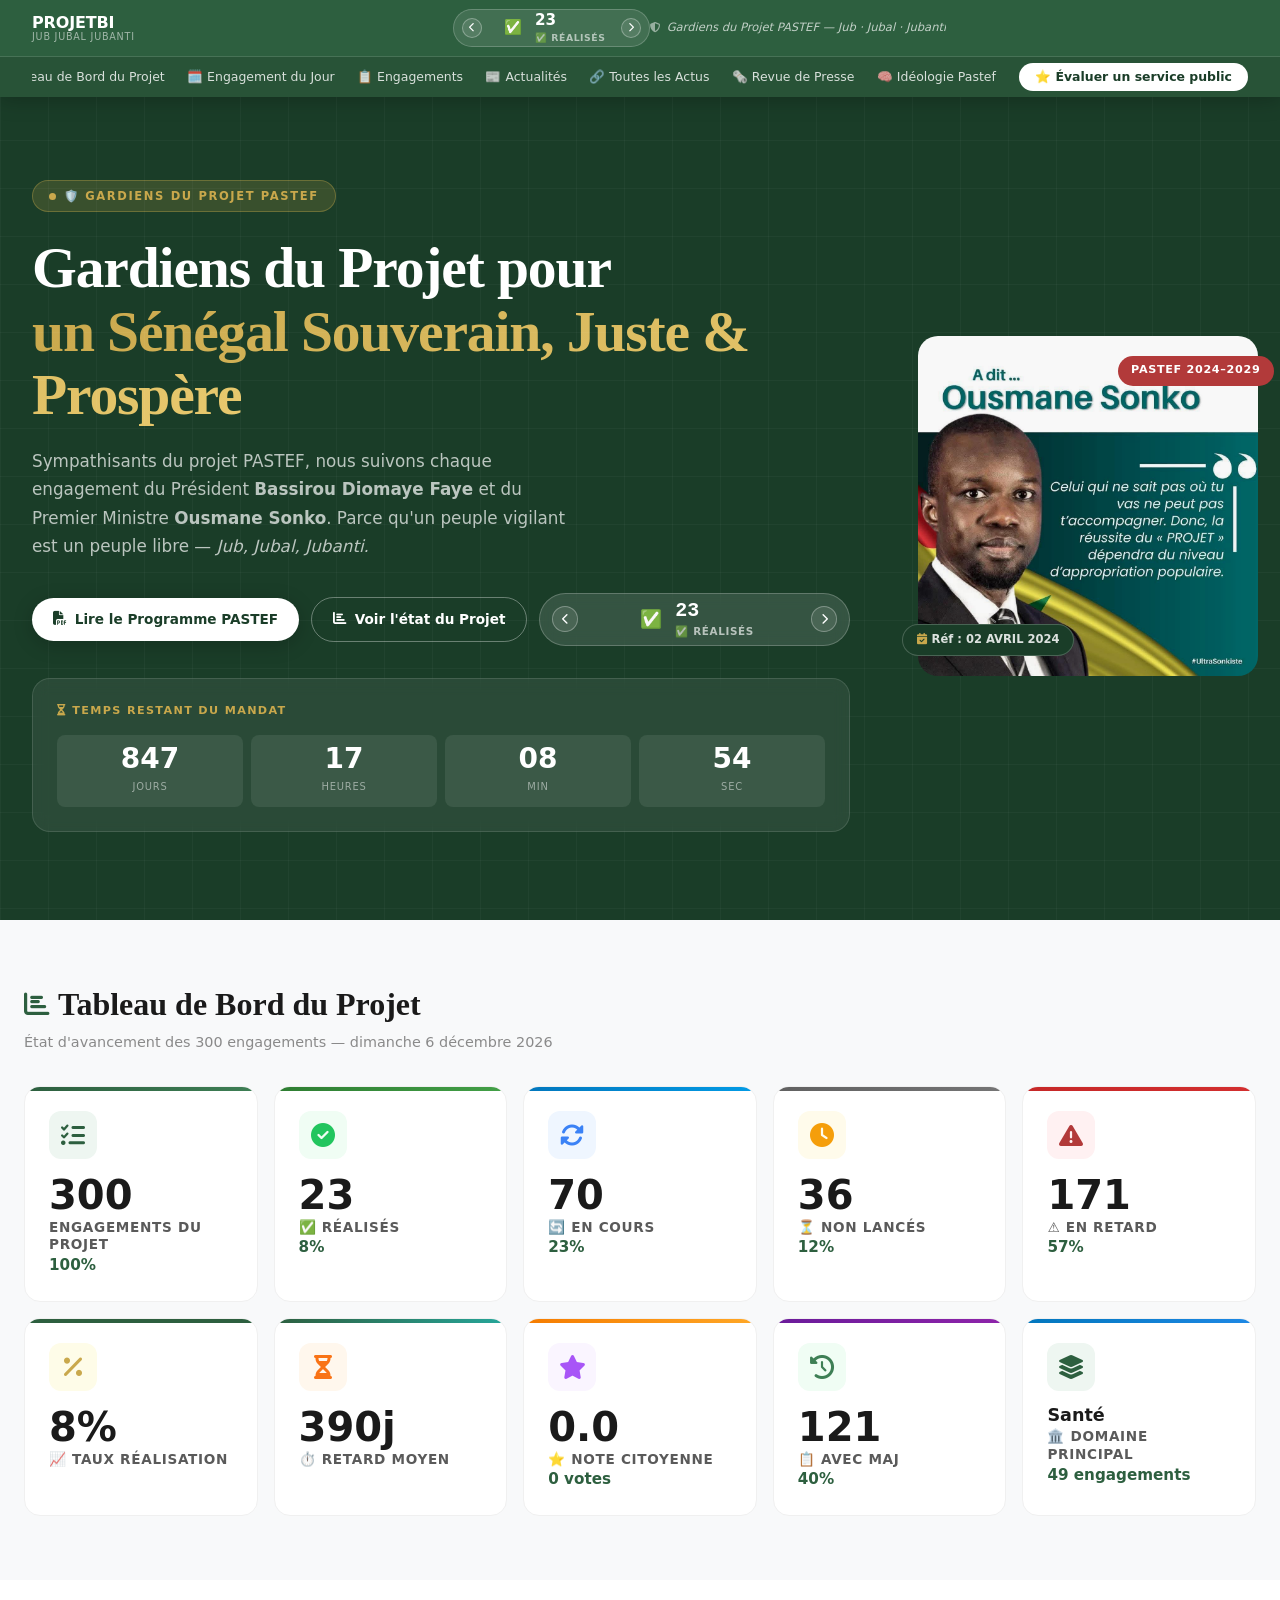
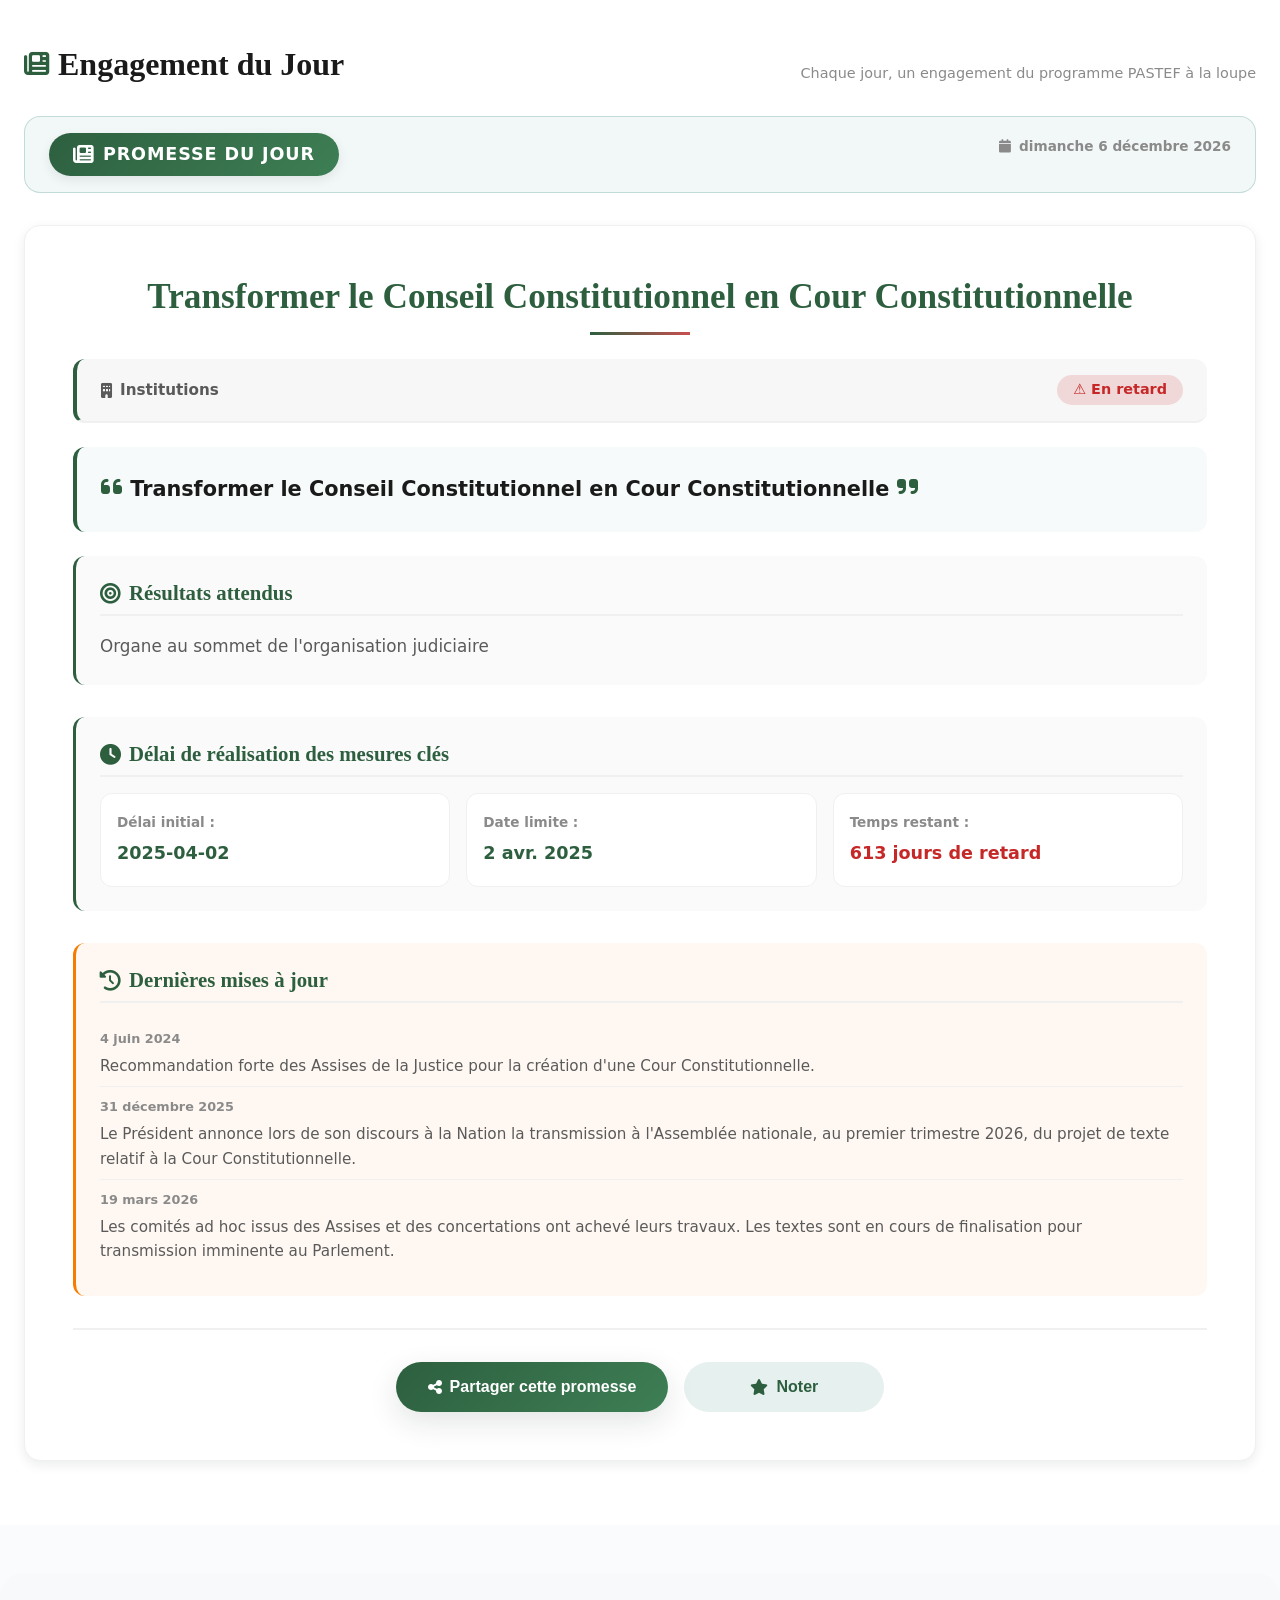
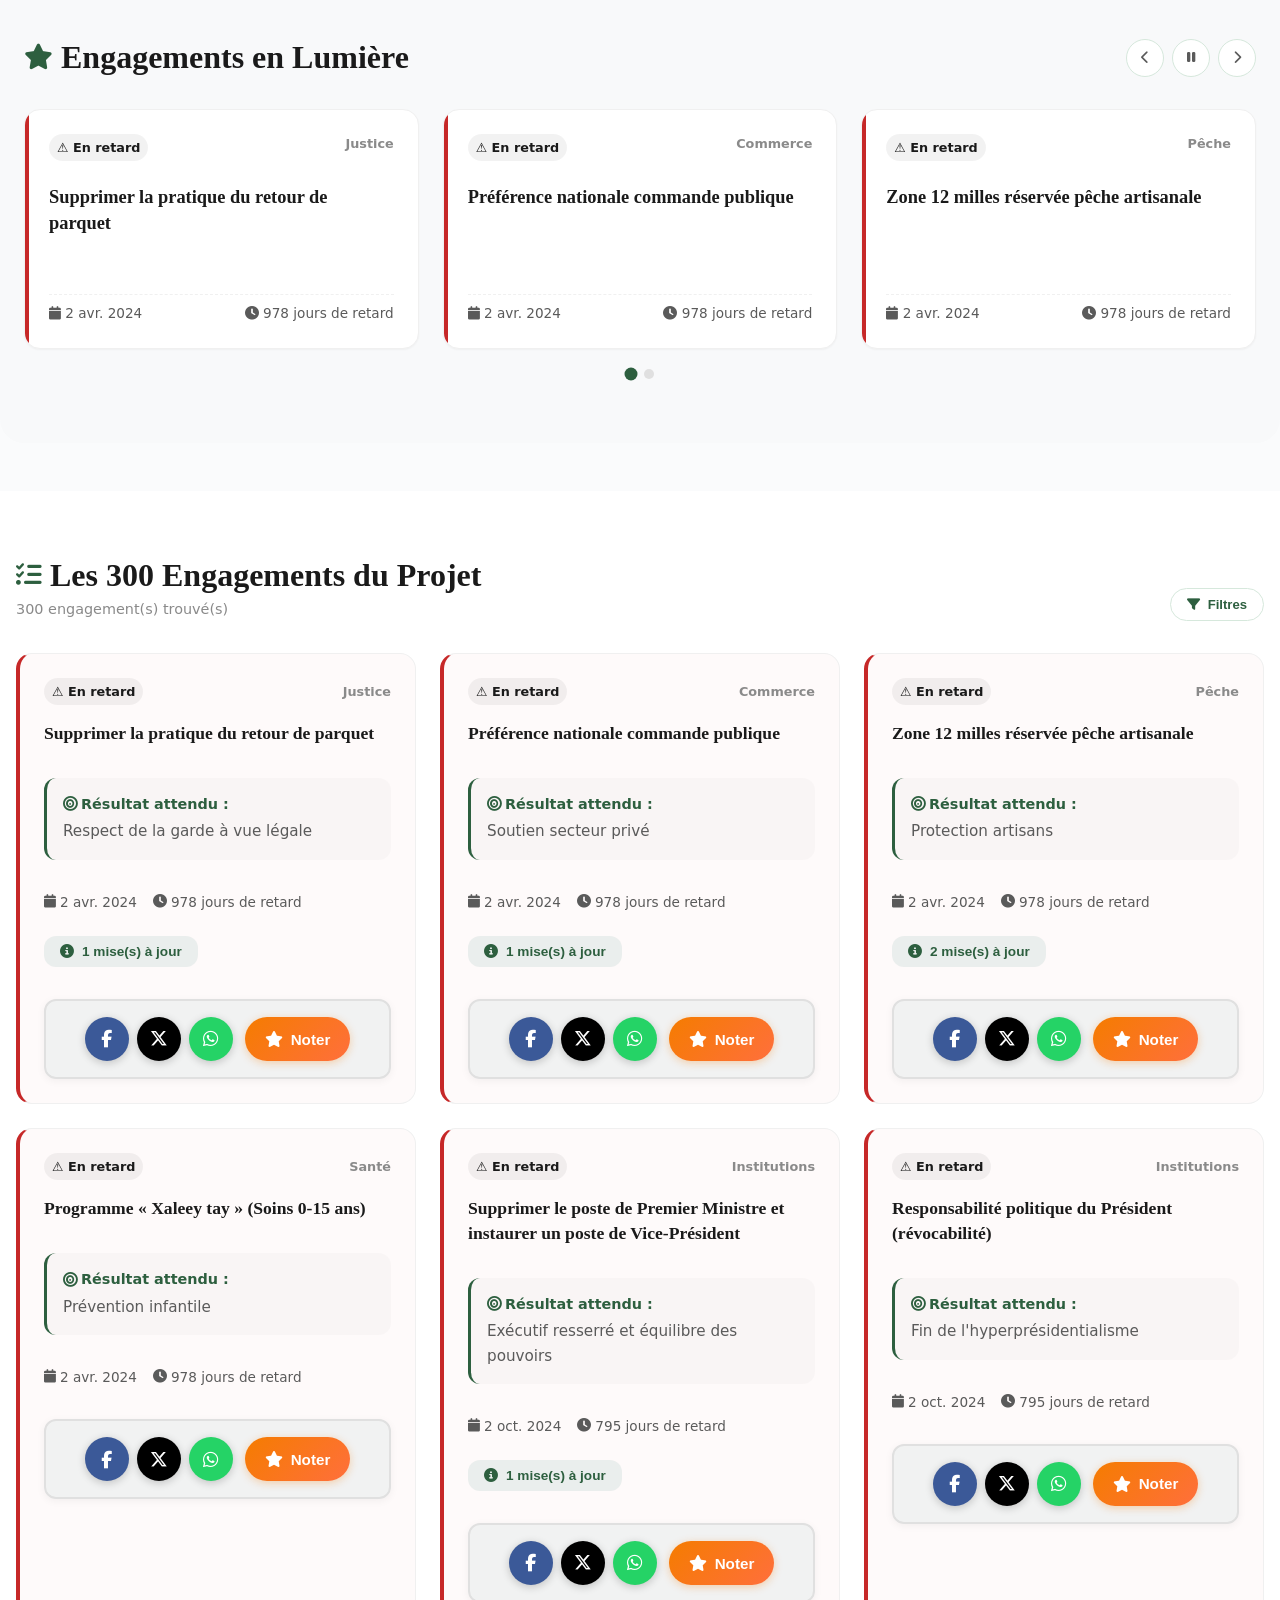
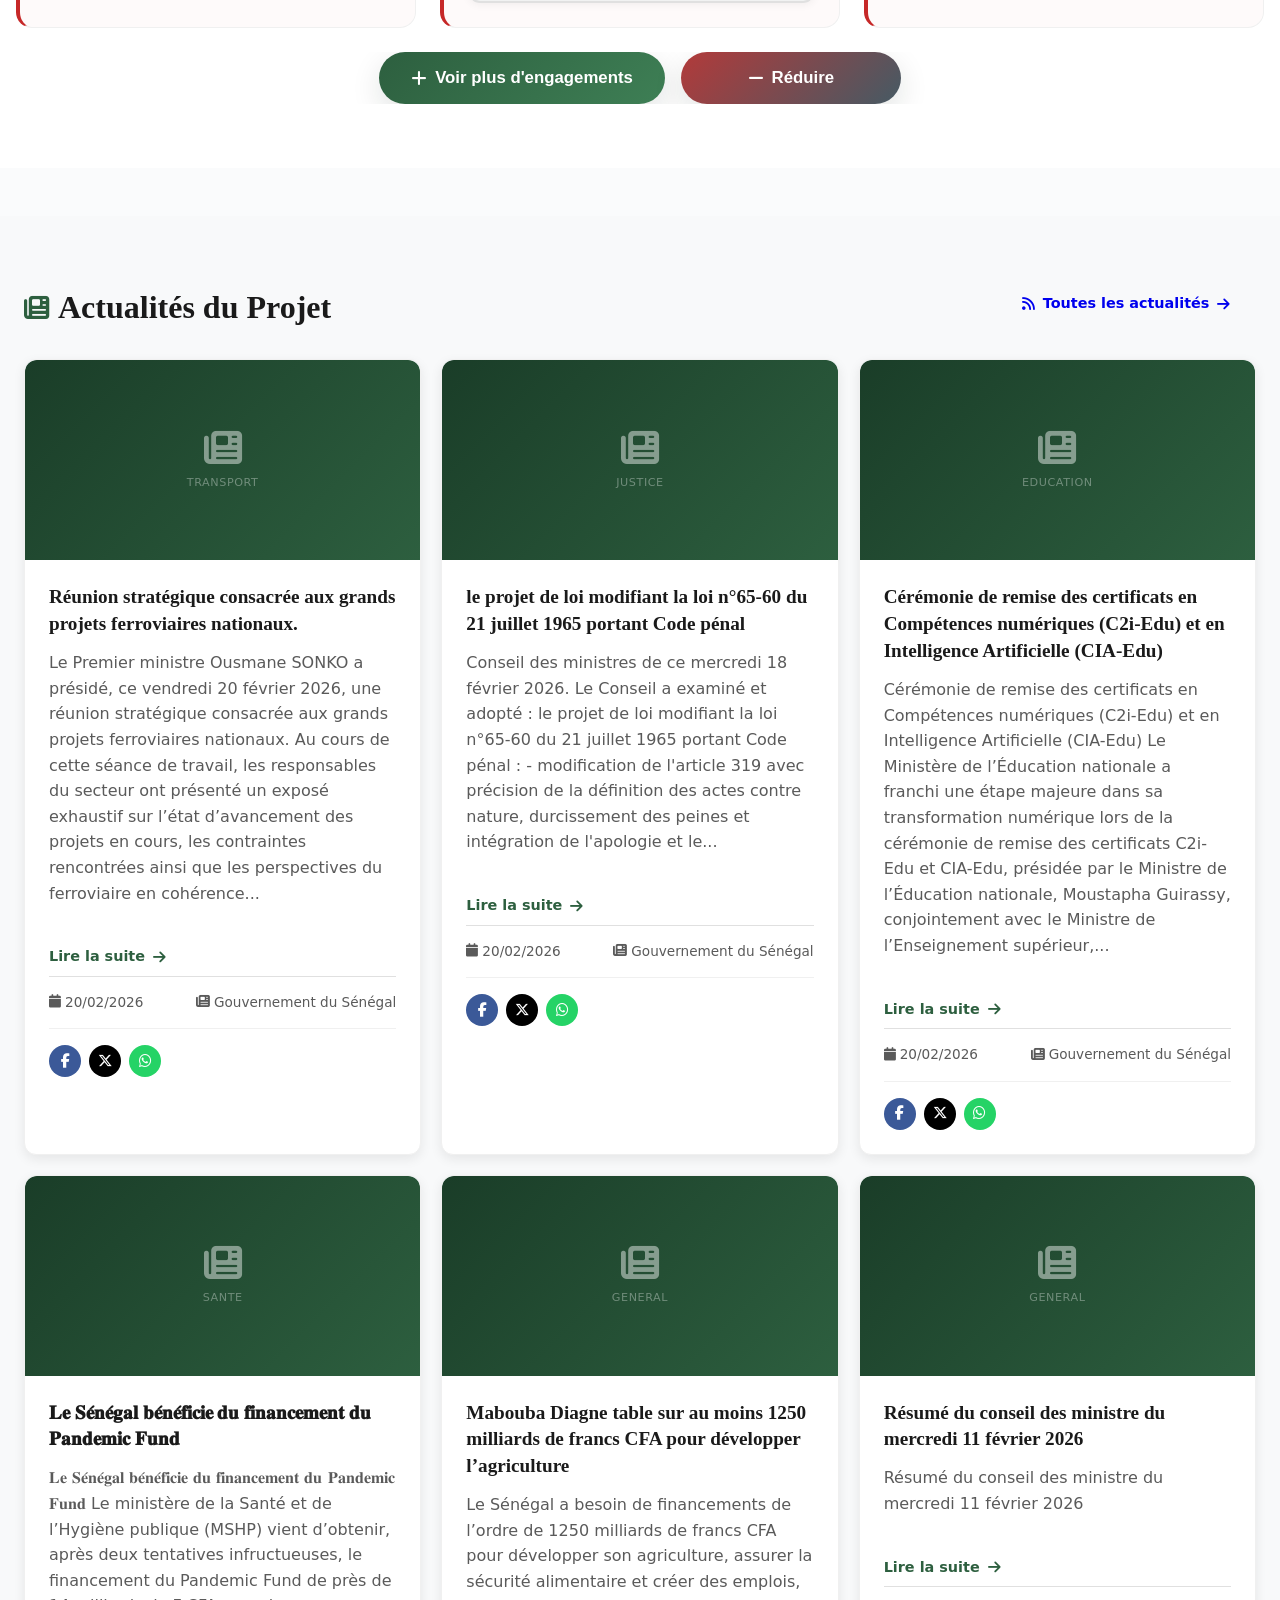
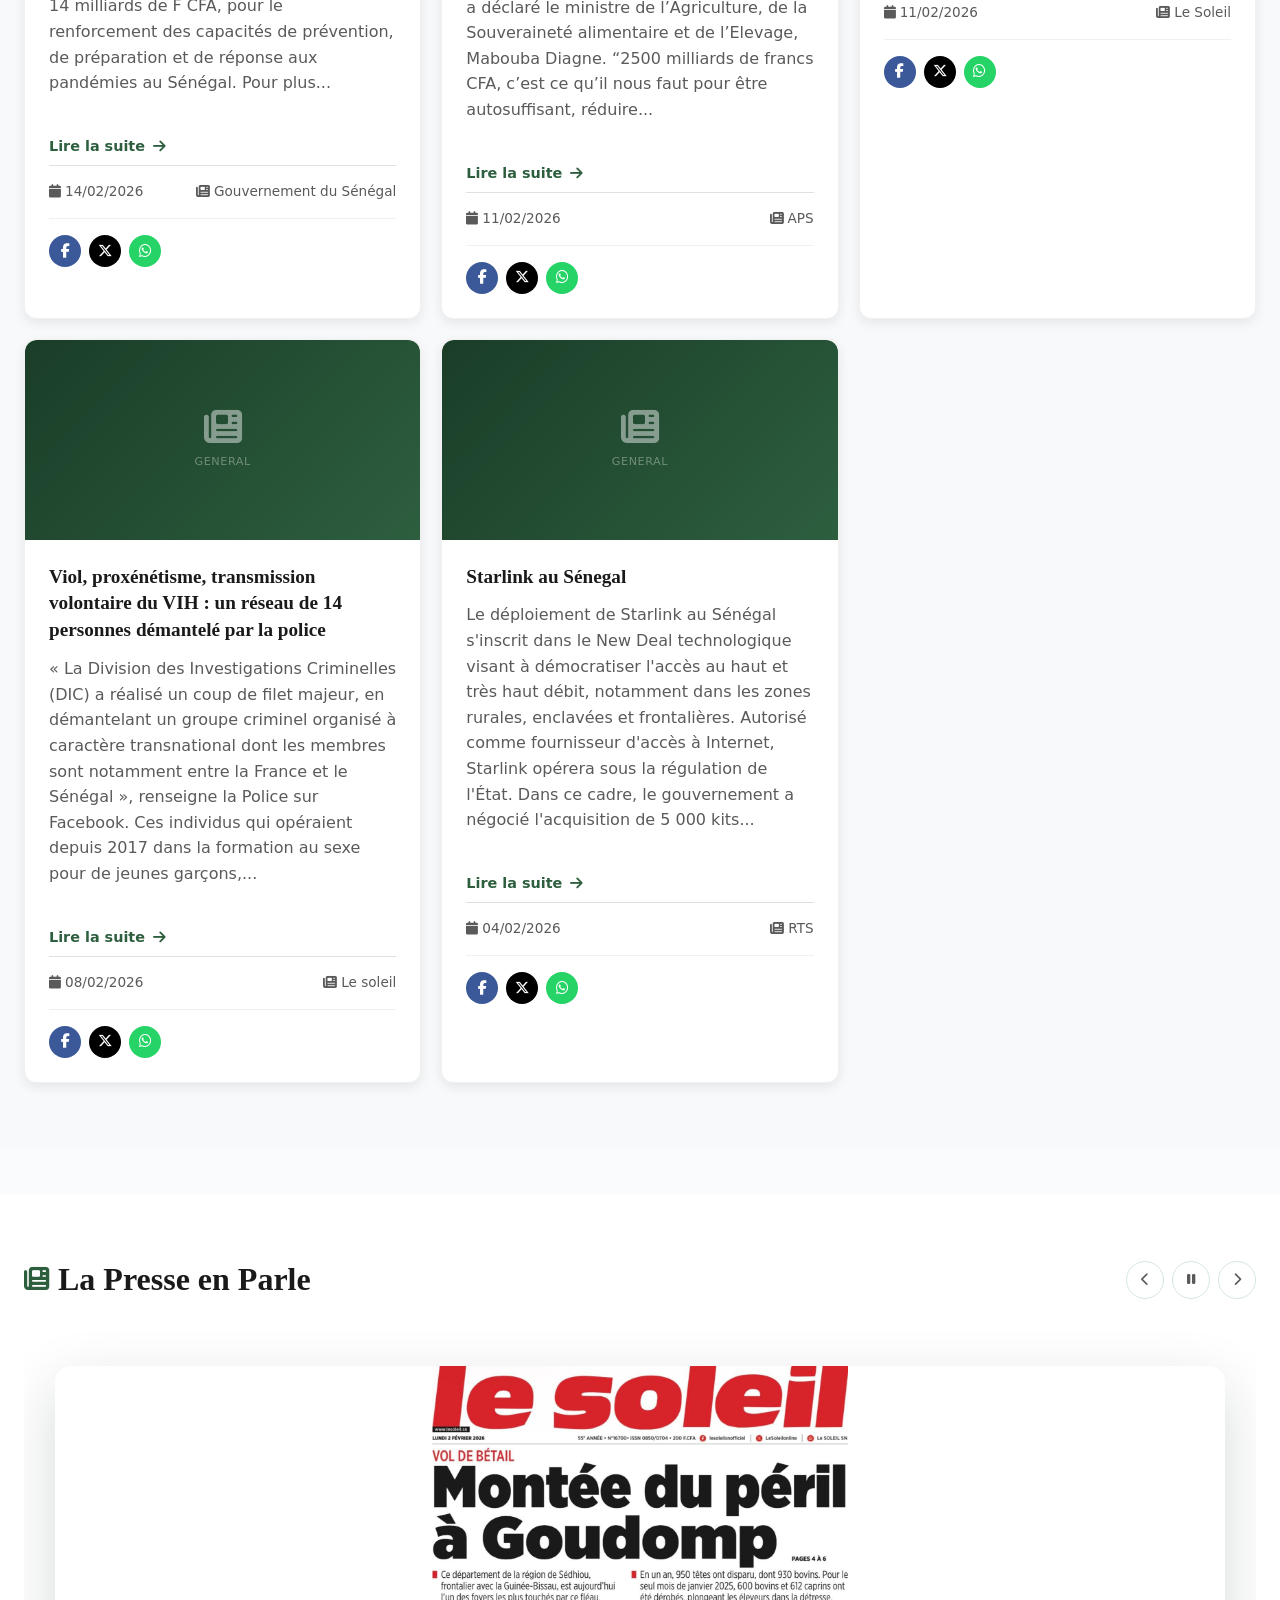
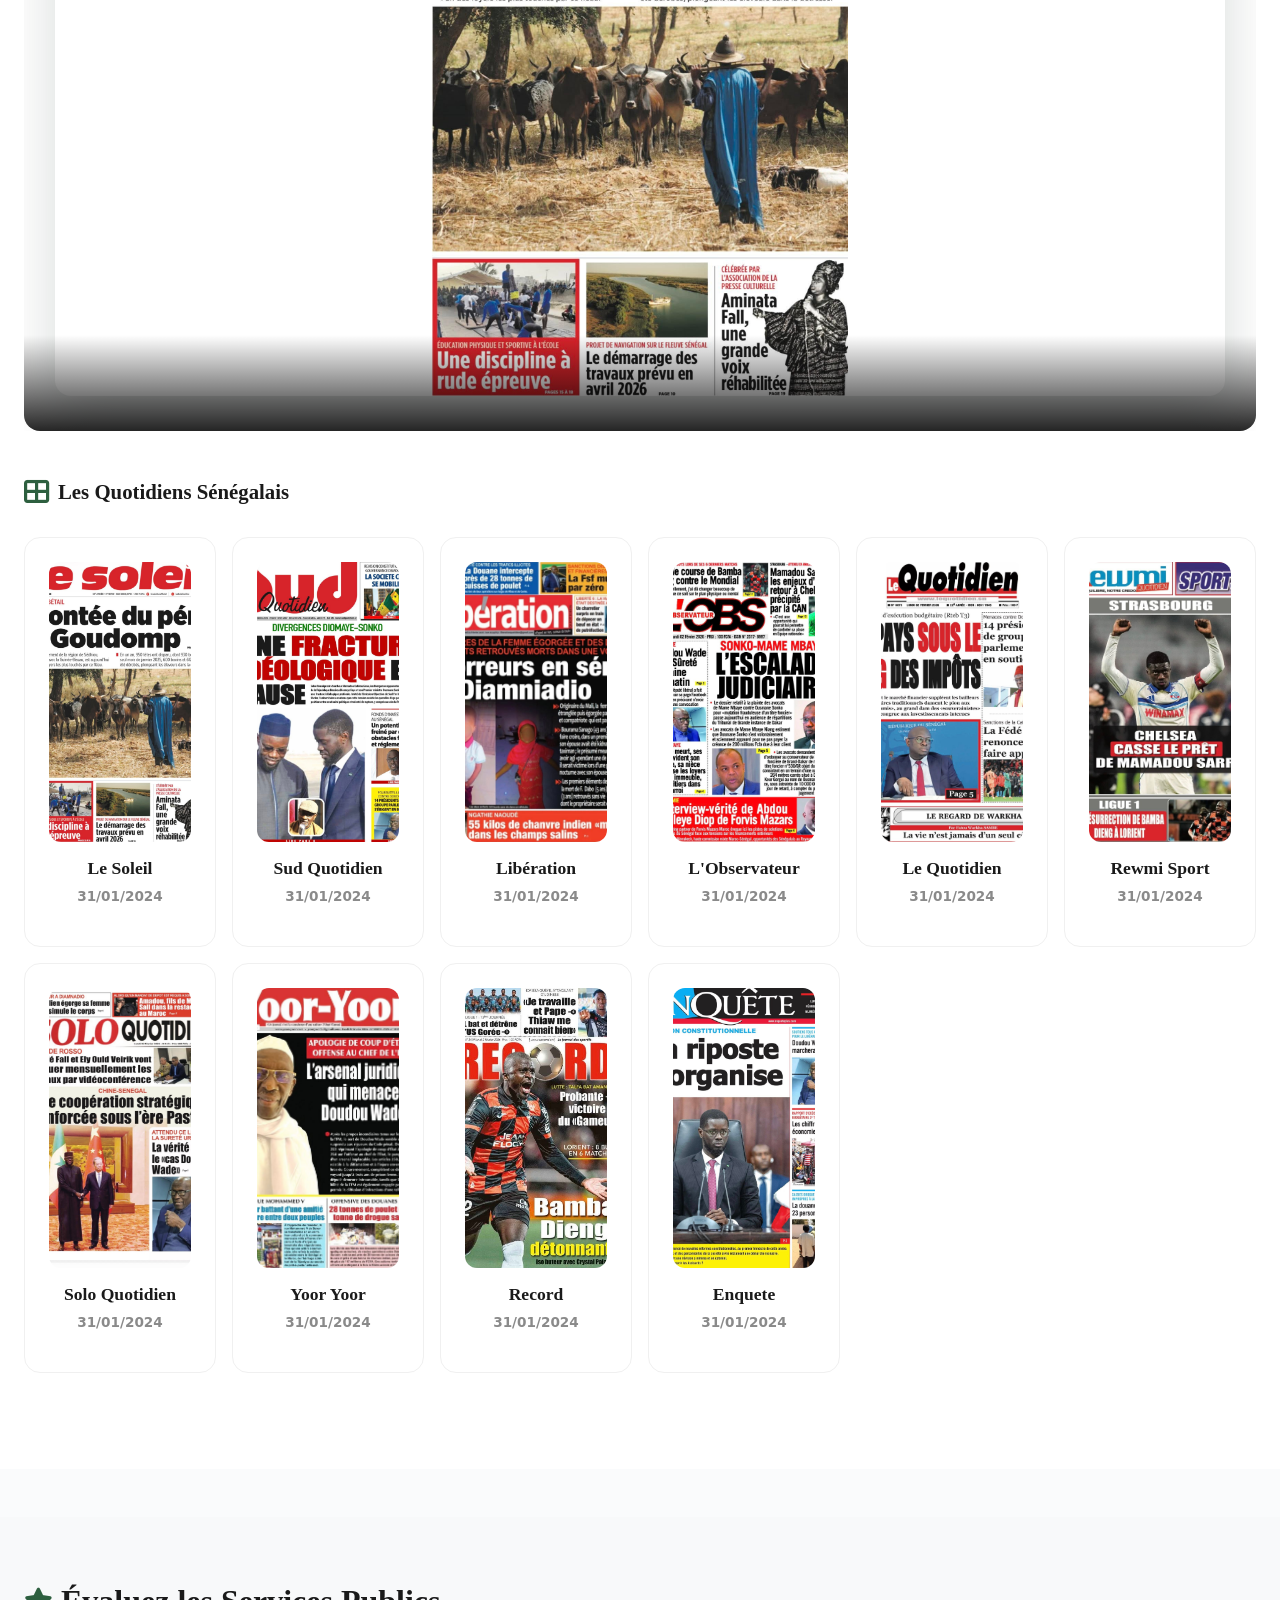
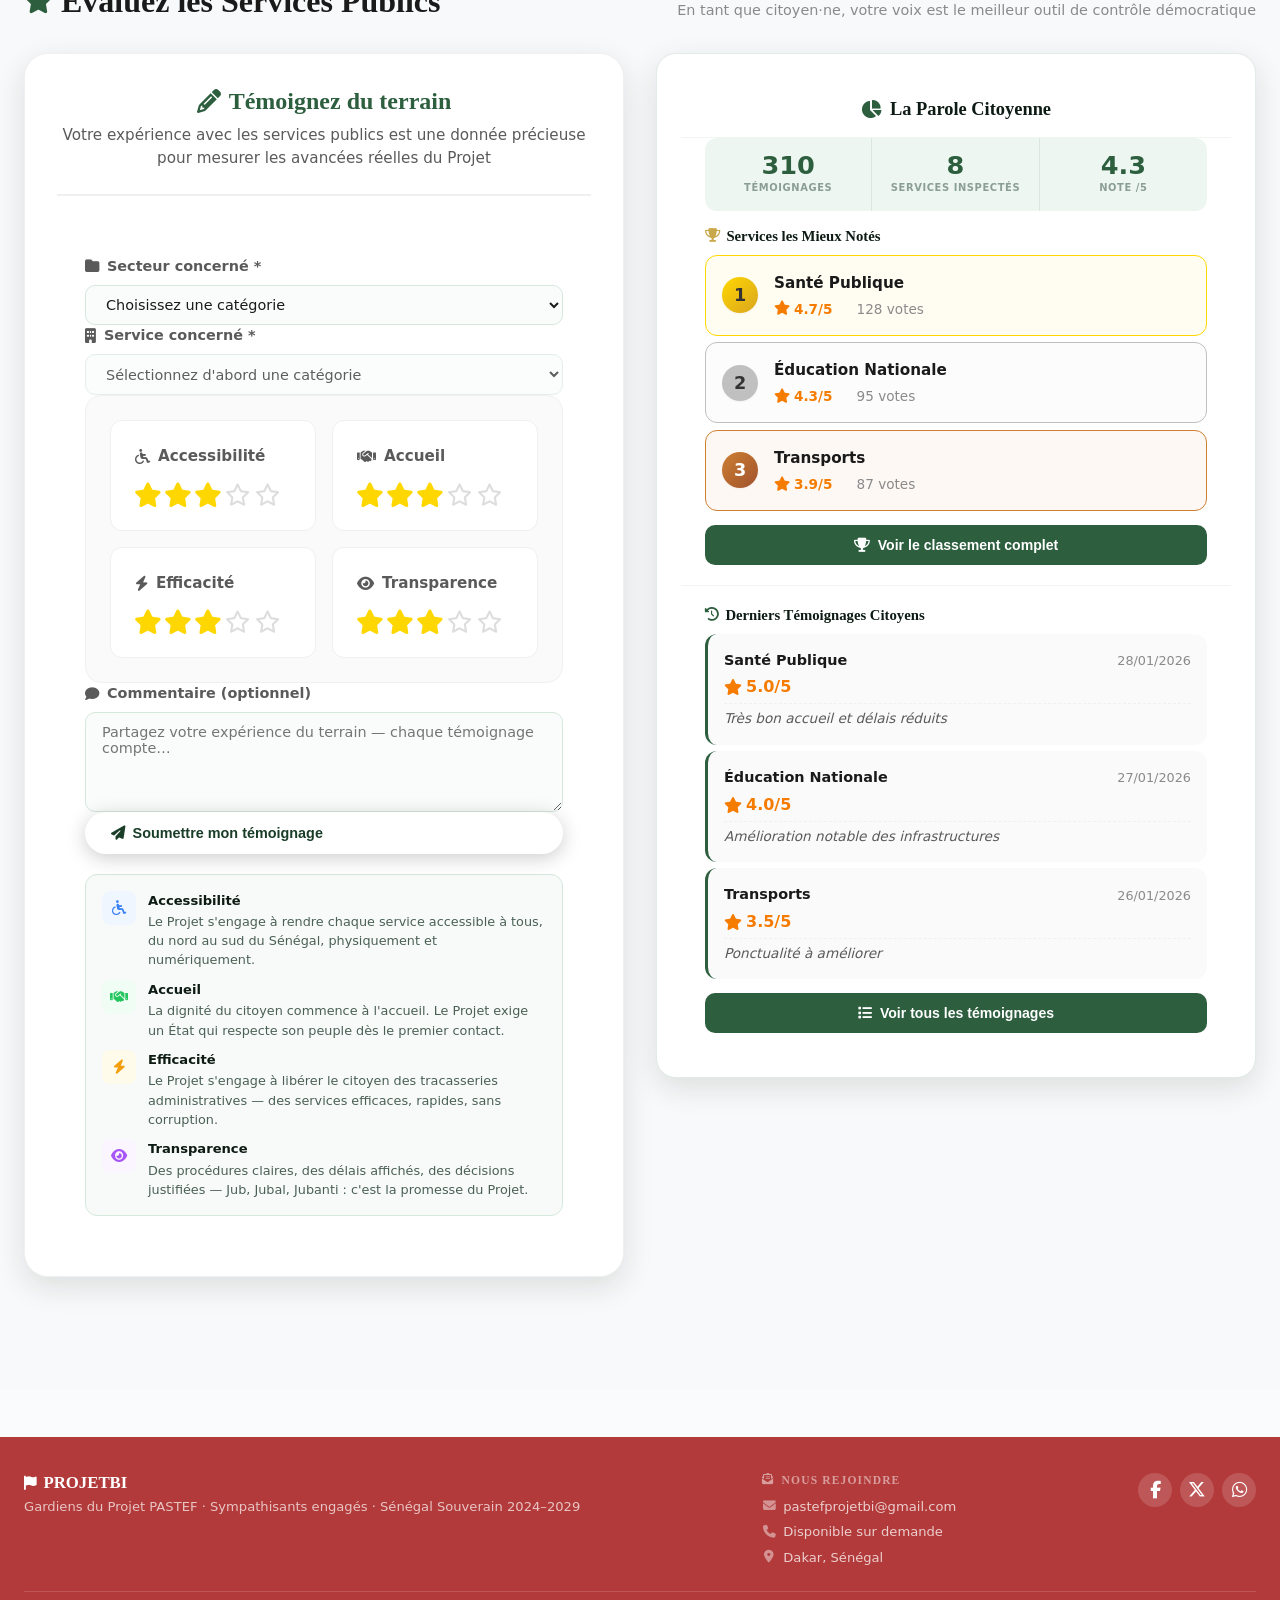
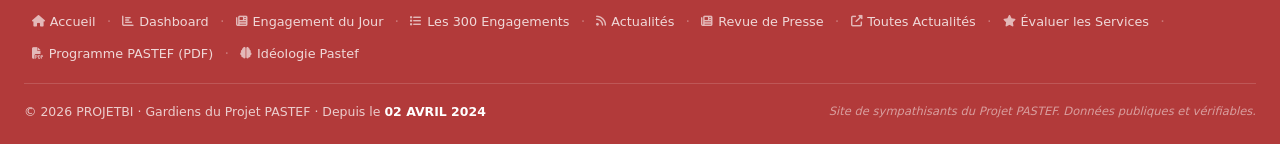
==== index.html @ 2dc0b836 "Add files via upload" ====
<!--
    index.html — version durcie (perf + sécurité + a11y)
    Couches additives :
      • design-system.css : tokens design + focus + reduced-motion
      • app.perf.js       : optimisations de performance
      • app.harden.js     : durcissement XSS + accessibilité (focus, ESC, ARIA)
    Toutes les couches sont chargées APRÈS l'existant — aucun fichier originel n'est modifié.
-->
<!DOCTYPE html>
<html lang="fr">
<head>
    <meta charset="UTF-8">
    <meta name="viewport" content="width=device-width, initial-scale=1.0, maximum-scale=5.0, user-scalable=yes">
    <!-- ══ EN-TÊTES DE SÉCURITÉ (via balises meta) ══ -->
    <meta http-equiv="X-Content-Type-Options" content="nosniff">
    <meta http-equiv="Referrer-Policy" content="strict-origin-when-cross-origin">
    <meta http-equiv="Permissions-Policy" content="camera=(), microphone=(), geolocation=(), payment=()">
    <!--
      Content Security Policy :
      - frame-ancestors est RETIRÉ de la meta (invalide ici, géré dans _headers HTTP)
      - Cloudflare Analytics (static.cloudflareinsights.com) autorisé
      - Source maps CDN autorisées dans connect-src
    -->
    <meta http-equiv="Content-Security-Policy" content="
        default-src 'self';
        script-src 'self' 'unsafe-inline' cdn.jsdelivr.net cdnjs.cloudflare.com static.cloudflareinsights.com;
        style-src 'self' 'unsafe-inline' fonts.googleapis.com cdnjs.cloudflare.com;
        font-src 'self' fonts.gstatic.com cdnjs.cloudflare.com;
        img-src 'self' data: https: blob:;
        connect-src 'self' https://jwsdxttjjbfnoufiidkd.supabase.co https://*.supabase.co
            cdn.jsdelivr.net cdnjs.cloudflare.com static.cloudflareinsights.com;
        object-src 'none';
        base-uri 'self';
    ">
    <meta name="description" content="Gardiens du Projet PASTEF. Nous suivons, nous comptons, nous témoignons chaque engagement ou promesse issu du Projet pour
un Sénégal Souverain, Juste & Prospère de PASTEF;Chaque promesse faite au peuple sénégalais — nous veillons à ce qu'elle soit tenue.">
    <meta name="keywords" content="Carte membre PASTEF prix,Les membres de PASTEF,Les membres fondateurs de Pastef,Livre le projet de Pastef,Pastef et Moi,Organigramme Pastef,Les cadres de Pastef,Idéologie Pastef,PASTEF,MONCAP pastef, Bassirou Diomaye Faye, Ousmane Sonko, Jub Jubal Jubanti, engagements présidentiels, suivi citoyen, souveraineté, justice sociale, Sénégal prospère,Les membres de Pastef,Livre Le Projet de Pastef,Organigramme Pastef,Les cadres de Pastef,Idéologie Pastef,SONKO PASTEF,Carte membre Pastef,Pastef signification,telecharger programme diomaye pdf,programme diomaye,programme pastef pdf,bassirou diomaye faye,ousmane sonko">
    <meta name="author" content="ProjetBI">
    <meta name="robots" content="index, follow">
    <meta name="theme-color" content="#2D5F3F">
    <meta property="og:type" content="website">
    <meta property="og:url" content="https://projetbi.org/">
    <meta property="og:title" content="ProjetBI — Gardiens du Projet PASTEF pour le Sénégal">
    <meta property="og:description" content="Sympathisants du Projet PASTEF et gardiens des engagements du Président Bassirou Diomaye Faye. Nous suivons, nous témoignons, nous encourageons chaque pas vers un Sénégal Souverain, Juste &amp; Prospère — Jub, Jubal, Jubanti.">
    <meta property="og:image" content="https://projetbi.org/og-image.jpg">
    <title>ProjetBI — Gardiens du Projet Sénégal | PASTEF 2024–2029</title>
    <!-- ══ Resource hints : preconnect pour les CDN ══ -->
    <link rel="preconnect" href="https://fonts.googleapis.com">
    <link rel="preconnect" href="https://fonts.gstatic.com" crossorigin>
    <link rel="preconnect" href="https://cdnjs.cloudflare.com" crossorigin>
    <link rel="preconnect" href="https://cdn.jsdelivr.net" crossorigin>
    <link rel="preconnect" href="https://jwsdxttjjbfnoufiidkd.supabase.co">
    <link rel="icon" href="https://projetbi.org/favicon.png" type="image/png">
    <link href="https://fonts.googleapis.com/css2?family=Crimson+Pro:wght@400;600;700;800&family=Inter:wght@300;400;500;600;700&display=swap" rel="stylesheet">
    <!-- Font Awesome — crossorigin pour compatibilité SRI -->
    <link rel="stylesheet" href="https://cdnjs.cloudflare.com/ajax/libs/font-awesome/6.5.0/css/all.min.css"
          crossorigin="anonymous"
          referrerpolicy="no-referrer">
    <!-- Supabase SDK -->
    <script src="https://cdn.jsdelivr.net/npm/@supabase/supabase-js@2" crossorigin="anonymous" defer></script>
    <link rel="stylesheet" href="style.css">
    <link rel="stylesheet" href="design-system.css">

    <style>
    /* ── Corrections ciblées qui ne remplacent PAS style.css ── */

    /* Anti-overflow + scroll-padding pour ancres sous navbar fixe */
    html { overflow-x: hidden; scroll-padding-top: 100px; }
    body { overflow-x: hidden; max-width: 100%; }
    @media (max-width: 768px) { html { scroll-padding-top: 60px; } }

    @media (max-width: 768px) {
        /* Racine : rien ne dépasse */
        * { max-width: 100%; box-sizing: border-box; }

        /* Nav mobile */
        .nav-links {
            display: none !important;
            position: fixed !important;
            top: 56px !important; left: 0 !important; right: 0 !important;
            height: calc(100dvh - 56px) !important;
            background: white !important;
            flex-direction: column !important;
            padding: 1.5rem !important;
            gap: .25rem !important;
            overflow-y: auto !important;
            z-index: 998 !important;
            border-top: 3px solid #2D5F3F !important;
            box-shadow: 0 8px 40px rgba(0,0,0,.18) !important;
        }
        .nav-links.open, .nav-links.active, .nav-links.show {
            display: flex !important;
        }
        .nav-links a, .modern-link {
            font-size: 1.05rem !important; padding: .85rem 1.1rem !important;
            border-radius: 10px !important; color: #0D1B14 !important;
            font-weight: 600 !important; border-bottom: 1px solid #eee !important;
            display: block !important; width: 100% !important;
        }

        /* Grille promesses : 1 colonne, pas de débordement */
        #promisesGrid,
        .promises-grid {
            display: grid !important;
            grid-template-columns: 1fr !important;
            width: 100% !important;
            padding: 0 !important;
            margin: 0 !important;
            overflow: hidden !important;
        }

        /* Chaque carte : pleine largeur, pas de margin lateral */
        .promise-card,
        .promise-item {
            width: 100% !important;
            max-width: 100% !important;
            margin-left: 0 !important;
            margin-right: 0 !important;
            box-sizing: border-box !important;
            overflow: hidden !important;
        }

        /* Container sections : padding uniforme */
        .container {
            padding-left: 1rem !important;
            padding-right: 1rem !important;
            margin-left: 0 !important;
            margin-right: 0 !important;
            width: 100% !important;
            overflow-x: hidden !important;
        }

        section { overflow-x: hidden !important; }
    }

    @media (max-width: 480px) {
        .container { padding-left: .75rem !important; padding-right: .75rem !important; }
    }

    /* Bouton afficher plus — respecte display:none de app.js */
    #showMoreBtn[style*="display: none"],
    #showLessBtn[style*="display: none"] { display: none !important; }

    /* Notifications */
    #notification-container {
        position: fixed; top: 80px; right: 1.5rem;
        z-index: 10000; display: flex; flex-direction: column; gap: .75rem;
    }
    </style>
    <!-- ══ PWA Manifest ══ -->
    <link rel="manifest" href="manifest.json">
    <meta name="apple-mobile-web-app-capable" content="yes">
    <meta name="apple-mobile-web-app-status-bar-style" content="black-translucent">
    <meta name="apple-mobile-web-app-title" content="ProjetBI">
    <meta name="mobile-web-app-capable" content="yes">

    <!-- ══ Twitter Card enrichie ══ -->
    <meta name="twitter:card" content="summary_large_image">
    <meta name="twitter:site" content="@ProjetBI">
    <meta name="twitter:title" content="ProjetBI — Gardiens du Projet PASTEF | Sénégal 2024–2029">
    <meta name="twitter:description" content="Sympathisants PASTEF et gardiens du Projet. Nous suivons les 300 engagements du Président Diomaye Faye pour que le Sénégal tienne sa promesse de souveraineté et de justice.">
    <meta name="twitter:image" content="https://projetbi.org/twitter-card.jpg">

    <!-- ══ Données Structurées JSON-LD (Google Rich Snippets) ══ -->
    <script type="application/ld+json">
    {
      "@context": "https://schema.org",
      "@type": "WebSite",
      "name": "ProjetBI — Gardiens du Projet PASTEF",
      "alternateName": "Projet BI Sénégal",
      "url": "https://projetbi.org",
      "description": "Sympathisants du Projet PASTEF et gardiens des engagements du Président Bassirou Diomaye Faye. Nous suivons, nous témoignons, nous encourageons. Sénégal Souverain, Juste &amp; Prospère 2024-2029.",
      "inLanguage": "fr",
      "keywords": "Sénégal, PASTEF, Bassirou Diomaye Faye, promesses électorales, suivi engagements, transparence, gouvernance, Ousmane Sonko",
      "potentialAction": {
        "@type": "SearchAction",
        "target": {
          "@type": "EntryPoint",
          "urlTemplate": "https://projetbi.org/#promises?q={search_term_string}"
        },
        "query-input": "required name=search_term_string"
      },
      "publisher": {
        "@type": "Organization",
        "name": "ProjetBI",
        "url": "https://projetbi.org",
        "logo": {
          "@type": "ImageObject",
          "url": "https://projetbi.org/favicon.png"
        }
      }
    }
    </script>
    <script type="application/ld+json">
    {
      "@context": "https://schema.org",
      "@type": "Dataset",
      "name": "Engagements Présidentiels Sénégal 2024-2029",
      "description": "Suivi citoyen des 300 engagements du Programme PASTEF porté par le Président Bassirou Diomaye Faye et le Premier Ministre Ousmane Sonko. Un projet de souveraineté, de justice et de prospérité pour le peuple sénégalais.",
      "url": "https://projetbi.org",
      "creator": { "@type": "Organization", "name": "ProjetBI" },
      "temporalCoverage": "2024/2029",
      "spatialCoverage": { "@type": "Place", "name": "Sénégal" },
      "license": "https://creativecommons.org/licenses/by/4.0/",
      "isAccessibleForFree": true
    }
    </script>
    <script type="application/ld+json">
    {
      "@context": "https://schema.org",
      "@type": "FAQPage",
      "mainEntity": [
        {
          "@type": "Question",
          "name": "Que contient le Programme PASTEF de Bassirou Diomaye Faye ?",
          "acceptedAnswer": {
            "@type": "Answer",
            "text": "Le Projet PASTEF, défendu par le Président Bassirou Diomaye Faye et le Premier Ministre Ousmane Sonko, contient 300 engagements couvrant la santé, l'éducation, la souveraineté économique, la justice et la sécurité. Nous, sympathisants et gardiens du Projet, suivons chacun d'eux en temps réel sur ProjetBI.org."
          }
        },
        {
          "@type": "Question",
          "name": "Comment soutenir et suivre le Programme PASTEF ?",
          "acceptedAnswer": {
            "@type": "Answer",
            "text": "ProjetBI.org est la plateforme des gardiens du Projet PASTEF. En tant que sympathisants engagés, nous suivons et documentons chaque avancée du programme du Président Diomaye Faye. Chaque engagement est classifié : Réalisé, En cours, Non lancé ou En retard — avec des données transparentes et vérifiables."
          }
        },
        {
          "@type": "Question",
          "name": "Quels sont les grands axes du Projet PASTEF pour le Sénégal ?",
          "acceptedAnswer": {
            "@type": "Answer",
            "text": "Le Projet PASTEF s'articule autour de la souveraineté nationale, la justice sociale, la prospérité partagée et la gouvernance exemplaire. Le mandat du Président Bassirou Diomaye Faye, investi le 2 avril 2024, court jusqu'en 2029. ProjetBI veille à ce que chaque engagement soit honoré."
          }
        }
      ]
    }
    </script>
</head>
<body>

<!-- ══ Lien d'accès rapide pour utilisateurs clavier (WCAG 2.4.1) ══ -->
<a href="#contenu-principal" class="skip-link">Aller au contenu principal</a>

<!-- ════════════════════════════════════════════
     NAVBAR — IDs: modernNav, modernMenu, modernHamburger
     (+ navbar, progressIndicator pour app.js scroll)
     ════════════════════════════════════════════ -->
<div id="progressIndicator" style="position:fixed;top:0;left:0;height:3px;width:0%;background:linear-gradient(90deg,#2D5F3F,#C9A84C);z-index:9999;transition:width .1s;"></div>

<nav class="navbar" id="modernNav">
    <!-- LIGNE 1 : Logo + KPI sous logo + Tagline + Hamburger mobile -->
    <div class="nav-row-1">
        <div class="nav-row-inner">
            <div class="nav-logo-kpi">
                <a href="#accueil" class="nav-logo">
                    <img src="https://projetbi.org/favicon.png" alt="PROJETBI" class="nav-logo-img" onerror="this.style.display='none'">
                    <div class="nav-logo-block">
                        <span class="nav-logo-text">PROJETBI</span>
                        <span class="nav-logo-sub">Jub Jubal Jubanti</span>
                    </div>
                </a>
                <!-- KPI carousel desktop — sous le logo -->
             
            </div>
            <div class="nav-row-center">
              <div class="nav-kpi-under-logo">
                    <button class="nav-kpi-mini-btn" aria-label="KPI précédent" onclick="document.getElementById('kpiPrev').click()"><i class="fas fa-chevron-left" aria-hidden="true"></i></button>
                    <div id="navKpiDesktop" class="nav-kpi-mini-display"></div>
                    <button class="nav-kpi-mini-btn" aria-label="KPI suivant" onclick="document.getElementById('kpiNext').click()"><i class="fas fa-chevron-right" aria-hidden="true"></i></button>
                </div> 
                <span class="nav-tagline"><i class="fas fa-shield-alt"></i> Gardiens du Projet PASTEF — Jub · Jubal · Jubanti</span>
              </div>
            <button class="hamburger" id="modernHamburger" aria-label="Menu" aria-expanded="false">
                <span></span><span></span><span></span>
            </button>
        </div>
    </div>
    <!-- LIGNE 2 : Menu horizontal + Évaluer CTA (desktop uniquement) -->
    <div class="nav-row-2" id="navRow2">
        <div class="nav-row-inner">
            <ul class="nav-links" id="navLinks">
                <li><a href="#accueil" class="modern-link active">🏠 Accueil</a></li>
                <li><a href="#dashboard" class="modern-link">📊 Tableau de Bord du Projet
</a></li>
                <li><a href="#promesse-du-jour" class="modern-link">🗓️ Engagement du Jour</a></li>
                <li><a href="#engagements" class="modern-link">📋 Engagements</a></li>
                <li><a href="#actualites" class="modern-link">📰 Actualités</a></li>
                <li><a href="actualites.html" class="modern-link">🔗 Toutes les Actus</a></li>
                <li><a href="#revue-de-presse" class="modern-link">🗞️ Revue de Presse</a></li>
                <li><a href="ideologie.html" class="modern-link">🧠 Idéologie Pastef</a></li>
            </ul>
            <a href="#evaluation" class="nav-cta-btn">⭐ Évaluer un service public</a>
        </div>
    </div>
    <!-- IDs requis par app.js -->
    <button id="kpiPrev" style="display:none"></button>
    <button id="kpiNext" style="display:none"></button>
    <button id="kpiAutoPlayToggle" style="display:none"></button>
</nav>

<!-- Menu mobile overlay (app.js attend id=modernMenu) -->
<div id="modernMenu" class="mobile-menu-overlay">

    <!-- KPI carousel dans le menu mobile -->
    <div class="menu-kpi-widget">
        <div class="menu-kpi-inner">
            <div class="menu-kpi-icon">📊</div>
            <div class="menu-kpi-carousel" id="menuKpiDisplay">
                <div class="kpi-item">
                    <div class="kpi-content">
                        <span class="kpi-value" style="font-size:1.8rem;font-weight:800;color:#2D5F3F">—</span>
                        <span class="kpi-label" style="font-size:.72rem;color:#8a9e93;text-transform:uppercase;letter-spacing:.06em;font-weight:600">Chargement…</span>
                    </div>
                </div>
            </div>
            <div class="menu-kpi-controls">
                <button class="menu-kpi-btn" aria-label="KPI précédent" onclick="document.getElementById('kpiPrev').click()"><i class="fas fa-chevron-left" aria-hidden="true"></i></button>
                <button class="menu-kpi-btn" aria-label="KPI suivant" onclick="document.getElementById('kpiNext').click()"><i class="fas fa-chevron-right" aria-hidden="true"></i></button>
            </div>
        </div>
    </div>

    <ul style="list-style:none;padding:0;margin:0;display:flex;flex-direction:column;gap:.25rem;">
        <li><a href="#accueil" class="modern-link" style="display:block;padding:.85rem 1rem;border-radius:10px;color:#0D1B14;font-weight:600;text-decoration:none;border-bottom:1px solid #eee;">🏠 Accueil</a></li>
        <li><a href="#dashboard" class="modern-link" style="display:block;padding:.85rem 1rem;border-radius:10px;color:#0D1B14;font-weight:600;text-decoration:none;border-bottom:1px solid #eee;">📊 Tableau de Bord du Projet
</a></li>
        <li><a href="#promesse-du-jour" class="modern-link" style="display:block;padding:.85rem 1rem;border-radius:10px;color:#0D1B14;font-weight:600;text-decoration:none;border-bottom:1px solid #eee;">🗓️ Engagement du Jour</a></li>
        <li><a href="#engagements" class="modern-link" style="display:block;padding:.85rem 1rem;border-radius:10px;color:#0D1B14;font-weight:600;text-decoration:none;border-bottom:1px solid #eee;">📋 Engagements</a></li>
        <li><a href="#actualites" class="modern-link" style="display:block;padding:.85rem 1rem;border-radius:10px;color:#0D1B14;font-weight:600;text-decoration:none;border-bottom:1px solid #eee;">📰 Actualités</a></li>
        <li><a href="actualites.html" class="modern-link" style="display:block;padding:.85rem 1rem;border-radius:10px;color:#0D1B14;font-weight:600;text-decoration:none;border-bottom:1px solid #eee;">🔗 Toutes les Actus</a></li>
        <li><a href="#revue-de-presse" class="modern-link" style="display:block;padding:.85rem 1rem;border-radius:10px;color:#0D1B14;font-weight:600;text-decoration:none;border-bottom:1px solid #eee;">🗞️ Revue de Presse</a></li>
        <li><a href="ideologie.html" class="modern-link" style="display:block;padding:.85rem 1rem;border-radius:10px;color:#0D1B14;font-weight:600;text-decoration:none;border-bottom:1px solid #eee;">🧠 Idéologie Pastef</a></li>
        <li><a href="#evaluation" class="modern-link" style="display:flex;padding:.85rem 1rem;border-radius:100px;background:#2D5F3F;color:white;font-weight:700;text-decoration:none;justify-content:center;margin-top:.75rem;">⭐ Évaluer un service public</a></li>
    </ul>
</div>

<main id="contenu-principal">

<!-- ════════════════════════════════════════════
     HERO
     ════════════════════════════════════════════ -->
<section class="hero-section" id="accueil">
    <div class="hero-content">
        <div class="hero-badge">
            <span class="live-dot"></span>
            🛡️ Gardiens du Projet PASTEF
        </div>
        <h1 class="hero-title">
            Gardiens du Projet pour<br>
            <span class="highlight">un Sénégal Souverain, Juste &amp; Prospère</span>
        </h1>
        <p class="hero-subtitle">
            Sympathisants du projet PASTEF, nous suivons chaque engagement du Président
            <strong>Bassirou Diomaye Faye</strong> et du Premier Ministre <strong>Ousmane Sonko</strong>.
            Parce qu'un peuple vigilant est un peuple libre — <em>Jub, Jubal, Jubanti.</em>
        </p>
        <div class="hero-actions">
            <a href="Livre-Programme-Bassirou-Diomaye-Faye.pdf" class="btn btn-primary" download target="_blank" rel="noopener noreferrer">
                <i class="fas fa-file-pdf"></i> Lire le Programme PASTEF
            </a>
            <a href="#dashboard" class="btn btn-secondary">
                <i class="fas fa-chart-bar"></i> Voir l'état du Projet
            </a>
            <!-- KPI carousel — affiché à droite du bouton Dashboard -->
            <div class="hero-kpi-widget">
                <button class="hero-kpi-btn" aria-label="KPI précédent" onclick="document.getElementById('kpiPrev').click()"><i class="fas fa-chevron-left" aria-hidden="true"></i></button>
                <div id="kpiCarousel" class="hero-kpi-display">
                    <div class="kpi-item">
                        <span class="kpi-icon">📊</span>
                        <div class="kpi-content">
                            <span class="kpi-value">—</span>
                            <span class="kpi-label">Chargement…</span>
                        </div>
                    </div>
                </div>
                <button class="hero-kpi-btn" aria-label="KPI suivant" onclick="document.getElementById('kpiNext').click()"><i class="fas fa-chevron-right" aria-hidden="true"></i></button>
            </div>
        </div>
        <div class="hero-countdown">
            <div class="countdown-label">
                <i class="fas fa-hourglass-half"></i>
                <span>TEMPS RESTANT DU MANDAT</span>
            </div>
            <div class="countdown-grid">
                <div class="countdown-item">
                    <span class="countdown-number" id="days">000</span>
                    <span class="countdown-unit">Jours</span>
                </div>
                <div class="countdown-item">
                    <span class="countdown-number" id="hours">00</span>
                    <span class="countdown-unit">Heures</span>
                </div>
                <div class="countdown-item">
                    <span class="countdown-number" id="minutes">00</span>
                    <span class="countdown-unit">Min</span>
                </div>
                <div class="countdown-item">
                    <span class="countdown-number" id="seconds">00</span>
                    <span class="countdown-unit">Sec</span>
                </div>
            </div>
        </div>
    </div>
    <div class="hero-image">
        <div class="hero-image-frame">
            <img src="sonko.jpg" alt="Ousmane SONKO" onerror="this.parentElement.style.background='linear-gradient(135deg,#2D5F3F,#1A3D28)'">
            <div class="hero-image-badge">PASTEF 2024–2029</div>
            <div class="hero-image-ref"><i class="fas fa-calendar-check"></i> Réf : 02 AVRIL 2024</div>
        </div>
    </div>
</section>

<!-- ════════════════════════════════════════════
     STATS / KPIs
     IDs attendus par app.js: total, realise, encours, non-lance, retard,
     avec-maj, taux-realisation, moyenne-notes, votes-total, delai-moyen,
     domaine-principal, domaine-count, total-percentage, realise-percentage,
     encours-percentage, non-lance-percentage, retard-percentage, avec-maj-percentage
     ════════════════════════════════════════════ -->
<section class="stats-section" id="dashboard">
    <div class="container">
        <div class="section-header">
            <div class="section-header-left">
                <h2 class="section-title">
                    <i class="fas fa-chart-bar"></i>
                    Tableau de Bord du Projet
                </h2>
                <p class="section-subtitle">État d'avancement des 300 engagements — <span id="current-date"></span></p>
            </div>
        </div>

        <div class="stats-grid">
            <div class="stat-card stat-total">
                <div class="stat-icon"><i class="fas fa-tasks"></i></div>
                <div class="stat-content">
                    <div class="stat-value" id="total">—</div>
                    <div class="stat-label">Engagements du Projet</div>
                    <div class="stat-percentage" id="total-percentage">100%</div>
                </div>
            </div>
            <div class="stat-card stat-success">
                <div class="stat-icon"><i class="fas fa-check-circle"></i></div>
                <div class="stat-content">
                    <div class="stat-value" id="realise">—</div>
                    <div class="stat-label">✅ Réalisés</div>
                    <div class="stat-percentage" id="realise-percentage">0%</div>
                </div>
            </div>
            <div class="stat-card stat-progress">
                <div class="stat-icon"><i class="fas fa-sync-alt"></i></div>
                <div class="stat-content">
                    <div class="stat-value" id="encours">—</div>
                    <div class="stat-label">🔄 En Cours</div>
                    <div class="stat-percentage" id="encours-percentage">0%</div>
                </div>
            </div>
            <div class="stat-card stat-pending">
                <div class="stat-icon"><i class="fas fa-clock"></i></div>
                <div class="stat-content">
                    <div class="stat-value" id="non-lance">—</div>
                    <div class="stat-label">⏳ Non Lancés</div>
                    <div class="stat-percentage" id="non-lance-percentage">0%</div>
                </div>
            </div>
            <div class="stat-card stat-warning">
                <div class="stat-icon"><i class="fas fa-exclamation-triangle"></i></div>
                <div class="stat-content">
                    <div class="stat-value" id="retard">—</div>
                    <div class="stat-label">⚠️ En Retard</div>
                    <div class="stat-percentage" id="retard-percentage">0%</div>
                </div>
            </div>
            <div class="stat-card stat-rate">
                <div class="stat-icon"><i class="fas fa-percentage"></i></div>
                <div class="stat-content">
                    <div class="stat-value" id="taux-realisation">—</div>
                    <div class="stat-label">📈 Taux Réalisation</div>
                </div>
            </div>
            <div class="stat-card stat-time">
                <div class="stat-icon"><i class="fas fa-hourglass-half"></i></div>
                <div class="stat-content">
                    <div class="stat-value" id="delai-moyen">—</div>
                    <div class="stat-label">⏱️ Retard Moyen</div>
                </div>
            </div>
            <div class="stat-card stat-rating">
                <div class="stat-icon"><i class="fas fa-star"></i></div>
                <div class="stat-content">
                    <div class="stat-value" id="moyenne-notes">—</div>
                    <div class="stat-label">⭐ Note Citoyenne</div>
                    <div class="stat-percentage" id="votes-total">0 votes</div>
                </div>
            </div>
            <div class="stat-card stat-update">
                <div class="stat-icon"><i class="fas fa-history"></i></div>
                <div class="stat-content">
                    <div class="stat-value" id="avec-maj">—</div>
                    <div class="stat-label">📋 Avec MAJ</div>
                    <div class="stat-percentage" id="avec-maj-percentage">0%</div>
                </div>
            </div>
            <div class="stat-card stat-domain">
                <div class="stat-icon"><i class="fas fa-layer-group"></i></div>
                <div class="stat-content">
                    <div class="stat-value" style="font-size:1.1rem" id="domaine-principal">—</div>
                    <div class="stat-label">🏛️ Domaine Principal</div>
                    <div class="stat-percentage" id="domaine-count">0 engagements</div>
                </div>
            </div>
        </div>
    </div>
</section>

<!-- ════════════════════════════════════════════
     PROMESSE DU JOUR
     ID attendu: dailyPromise
     ════════════════════════════════════════════ -->
<section class="daily-promise-section" id="promesse-du-jour">
    <div class="container">
        <div class="section-header">
            <h2 class="section-title">
                <i class="fas fa-newspaper"></i>
                Engagement du Jour
            </h2>
            <p class="section-subtitle">Chaque jour, un engagement du programme PASTEF à la loupe</p>
        </div>
        <div id="dailyPromise">
            <div class="loading-state">
                <div class="spinner"></div>
                <p>Chargement de l'engagement du jour…</p>
            </div>
        </div>
    </div>
</section>

<!-- ════════════════════════════════════════════
     CAROUSEL DES PROMESSES EN VEDETTE
     IDs: promisesCarouselGrid, carouselPrevBtn, carouselNextBtn,
          carouselAutoPlayToggle, carouselDots
     ════════════════════════════════════════════ -->
<section class="promises-carousel-section" id="promesses-vedette">
    <div class="container">
        <div class="section-header">
            <h2 class="section-title">
                <i class="fas fa-star"></i>
                Engagements en Lumière
            </h2>
            <div class="section-controls">
                <button id="carouselPrevBtn" class="control-btn" title="Précédent">
                    <i class="fas fa-chevron-left"></i>
                </button>
                <button id="carouselAutoPlayToggle" class="control-btn" title="Pause/Play">
                    <i class="fas fa-pause"></i>
                </button>
                <button id="carouselNextBtn" class="control-btn" title="Suivant">
                    <i class="fas fa-chevron-right"></i>
                </button>
            </div>
        </div>
        <div id="promisesCarouselGrid" class="promises-carousel-grid">
            <div class="loading-state">
                <div class="spinner"></div>
                <p>Chargement…</p>
            </div>
        </div>
        <div id="carouselDots" class="carousel-dots"></div>
    </div>
</section>

<!-- ════════════════════════════════════════════
     TOUS LES ENGAGEMENTS
     IDs: promisesGrid, filterToggleBtn, filtersSection,
          filter-search, filter-status, filter-domain,
          results-count, showMoreBtn, showLessBtn, resetFilters
     ════════════════════════════════════════════ -->
<section class="promises-section" id="engagements">
    <div class="container">
        <div class="section-header">
            <div>
                <h2 class="section-title">
                    <i class="fas fa-list-check"></i>
                    Les 300 Engagements du Projet
                </h2>
                <p class="section-subtitle" id="results-count">Chargement…</p>
            </div>
            <div class="section-controls">
                <button id="filterToggleBtn" class="btn btn-outline-sm">
                    <i class="fas fa-filter"></i> Filtres
                </button>
            </div>
        </div>

        <div id="filtersSection" class="filters-section" style="display:none;">
            <div class="filter-bar">
                <div class="filter-search-box">
                    <i class="fas fa-search"></i>
                    <input type="text" id="filter-search" placeholder="Rechercher un engagement…">
                </div>
                <select id="filter-status" class="filter-select">
                    <option value="">Tous les statuts</option>
                    <option value="✅ Réalisé">✅ Réalisé</option>
                    <option value="🔄 En cours">🔄 En cours</option>
                    <option value="⏳ Non lancé">⏳ Non lancé</option>
                    <option value="En retard">⚠️ En retard</option>
                </select>
                <select id="filter-domain" class="filter-select">
                    <option value="">Tous les domaines</option>
                </select>
                <button id="resetFilters" class="btn btn-outline-sm">
                    <i class="fas fa-undo"></i> Réinitialiser
                </button>
            </div>
        </div>

        <div id="promisesGrid" class="promises-grid">
            <div class="loading-state" style="grid-column:1/-1">
                <div class="spinner"></div>
                <p>Chargement des engagements…</p>
            </div>
        </div>
        <div class="prom-btn-row">
            <button id="showMoreBtn" class="btn btn-primary" style="display:none;">
                <i class="fas fa-plus"></i> Voir plus d'engagements
            </button>
            <button id="showLessBtn" class="btn btn-secondary" style="display:none;">
                <i class="fas fa-minus"></i> Réduire
            </button>
        </div>
    </div>
</section>

<!-- ════════════════════════════════════════════
     ACTUALITÉS
     ID attendu: newsGrid (app.js écrit dans getElementById('newsGrid'))
     ════════════════════════════════════════════ -->
<section class="news-section" id="actualites">
    <div class="container">
        <div class="section-header">
            <h2 class="section-title">
                <i class="fas fa-newspaper"></i>
                Actualités du Projet
            </h2>
            <a href="actualites.html" class="btn btn-voir-tout">
                <i class="fas fa-rss"></i> Toutes les actualités <i class="fas fa-arrow-right"></i>
            </a>
        </div>
        <!-- ID = newsGrid (exact ID app.js uses) -->
        <div id="newsGrid" class="news-grid">
            <div class="loading-state" style="grid-column:1/-1">
                <div class="spinner"></div>
                <p>Chargement des actualités…</p>
            </div>
        </div>

        <!-- Modal actualité — créé dynamiquement par app.js (openNewsModal) -->
    </div>
</section>

<!-- ════════════════════════════════════════════
     REVUE DE PRESSE
     IDs: pressCarousel, prevBtn, nextBtn, autoPlayToggle,
          carouselIndicators, newspapersGrid
     ════════════════════════════════════════════ -->
<section class="press-section" id="revue-de-presse">
    <div class="container">
        <div class="section-header">
            <h2 class="section-title">
                <i class="fas fa-newspaper"></i>
                La Presse en Parle
            </h2>
            <div class="section-controls">
                <button id="prevBtn" class="control-btn" aria-label="Diapositive précédente"><i class="fas fa-chevron-left" aria-hidden="true"></i></button>
                <button id="autoPlayToggle" class="control-btn" aria-label="Mettre en pause le défilement automatique"><i class="fas fa-pause" aria-hidden="true"></i></button>
                <button id="nextBtn" class="control-btn" aria-label="Diapositive suivante"><i class="fas fa-chevron-right" aria-hidden="true"></i></button>
            </div>
        </div>

        <div id="pressCarousel" class="press-carousel">
            <div class="loading-state">
                <div class="spinner"></div>
                <p>Chargement de la revue de presse…</p>
            </div>
        </div>
        <div id="carouselIndicators" class="carousel-indicators"></div>

        <div class="section-header" style="margin-top:3rem">
            <h3 class="section-title" style="font-size:1.3rem">
                <i class="fas fa-th-large"></i> Les Quotidiens Sénégalais
            </h3>
        </div>
        <div id="newspapersGrid" class="newspapers-grid">
            <div class="loading-state" style="grid-column:1/-1">
                <div class="spinner"></div>
            </div>
        </div>
    </div>
</section>

<!-- ════════════════════════════════════════════
     NOTATION DES SERVICES
     IDs: ratingForm, service, service-category,
          accessibility, welcome, efficiency, transparency, comment,
          totalVotes, totalServices, avgRating, topServices, recentRatings
     ════════════════════════════════════════════ -->
<section class="rating-section" id="evaluation">
    <div class="container">
        <div class="section-header">
            <h2 class="section-title">
                <i class="fas fa-star"></i>
                Évaluez les Services Publics
            </h2>
            <p class="section-subtitle">En tant que citoyen·ne, votre voix est le meilleur outil de contrôle démocratique</p>
        </div>

        <div class="rating-unified">

            <!-- COLONNE GAUCHE : Formulaire -->
            <div class="rating-form-card">
                <div class="rating-form-header">
                    <h3><i class="fas fa-pencil-alt"></i> Témoignez du terrain</h3>
                    <p>Votre expérience avec les services publics est une donnée précieuse pour mesurer les avancées réelles du Projet</p>
                </div>
                <div class="rating-form-body">
                    <form id="ratingForm">
                        <div class="form-group">
                            <label class="form-label">
                                <i class="fas fa-folder"></i> Secteur concerné *
                            </label>
                            <select class="form-select" id="service-category" name="service-category" required>
                                <option value="">Choisissez une catégorie</option>
                                <option value="sante">🏥 Santé &amp; Hôpitaux</option>
                                <option value="education">🎓 Éducation &amp; Formation</option>
                                <option value="securite">👮‍♂️ Sécurité &amp; Défense</option>
                                <option value="justice">⚖️ Justice &amp; Droit</option>
                                <option value="administration">🏛️ Administration &amp; État Civil</option>
                                <option value="finances">💰 Finances &amp; Impôts</option>
                                <option value="transports">🚌 Transports &amp; Mobilité</option>
                                <option value="energie">⚡ Énergie &amp; Eau</option>
                                <option value="communication">📞 Communication &amp; Numérique</option>
                                <option value="social">🤝 Action Sociale &amp; Solidarité</option>
                                <option value="emploi">💼 Emploi &amp; Formation Pro</option>
                                <option value="environnement">🌿 Environnement &amp; Cadre de Vie</option>
                                <option value="culture">🎭 Culture &amp; Tourisme</option>
                                <option value="autre">📋 Autre Service Public</option>
                            </select>
                        </div>

                        <div class="form-group">
                            <label class="form-label">
                                <i class="fas fa-building"></i> Service concerné *
                            </label>
                            <select class="form-select" id="service" name="service" required disabled>
                                <option value="">Sélectionnez d'abord une catégorie</option>
                            </select>
                        </div>

                        <div class="rating-criteria-grid">
                            <div class="criteria-item">
                                <label class="form-label"><i class="fas fa-wheelchair"></i> Accessibilité</label>
                                <div class="stars-rating" data-criteria="accessibility">
                                    <i class="fas fa-star star-active" data-value="1"></i>
                                    <i class="fas fa-star star-active" data-value="2"></i>
                                    <i class="fas fa-star star-active" data-value="3"></i>
                                    <i class="far fa-star" data-value="4"></i>
                                    <i class="far fa-star" data-value="5"></i>
                                    <input type="hidden" name="accessibility" id="accessibility" value="3">
                                </div>
                            </div>
                            <div class="criteria-item">
                                <label class="form-label"><i class="fas fa-handshake"></i> Accueil</label>
                                <div class="stars-rating" data-criteria="welcome">
                                    <i class="fas fa-star star-active" data-value="1"></i>
                                    <i class="fas fa-star star-active" data-value="2"></i>
                                    <i class="fas fa-star star-active" data-value="3"></i>
                                    <i class="far fa-star" data-value="4"></i>
                                    <i class="far fa-star" data-value="5"></i>
                                    <input type="hidden" name="welcome" id="welcome" value="3">
                                </div>
                            </div>
                            <div class="criteria-item">
                                <label class="form-label"><i class="fas fa-bolt"></i> Efficacité</label>
                                <div class="stars-rating" data-criteria="efficiency">
                                    <i class="fas fa-star star-active" data-value="1"></i>
                                    <i class="fas fa-star star-active" data-value="2"></i>
                                    <i class="fas fa-star star-active" data-value="3"></i>
                                    <i class="far fa-star" data-value="4"></i>
                                    <i class="far fa-star" data-value="5"></i>
                                    <input type="hidden" name="efficiency" id="efficiency" value="3">
                                </div>
                            </div>
                            <div class="criteria-item">
                                <label class="form-label"><i class="fas fa-eye"></i> Transparence</label>
                                <div class="stars-rating" data-criteria="transparency">
                                    <i class="fas fa-star star-active" data-value="1"></i>
                                    <i class="fas fa-star star-active" data-value="2"></i>
                                    <i class="fas fa-star star-active" data-value="3"></i>
                                    <i class="far fa-star" data-value="4"></i>
                                    <i class="far fa-star" data-value="5"></i>
                                    <input type="hidden" name="transparency" id="transparency" value="3">
                                </div>
                            </div>
                        </div>

                        <div class="form-group">
                            <label class="form-label">
                                <i class="fas fa-comment"></i> Commentaire (optionnel)
                            </label>
                            <textarea class="form-textarea" id="comment" name="comment" rows="3"
                                placeholder="Partagez votre expérience du terrain — chaque témoignage compte…"></textarea>
                        </div>

                        <button type="submit" class="btn btn-primary" style="width:100%">
                            <i class="fas fa-paper-plane"></i> Soumettre mon témoignage
                        </button>

                        <!-- Légende des critères -->
                        <div class="criteria-legend">
                            <div class="criteria-legend-item">
                                <div class="criteria-legend-icon criteria-legend-icon--accessibility">
                                    <i class="fas fa-wheelchair"></i>
                                </div>
                                <div class="criteria-legend-text">
                                    <strong>Accessibilité</strong>
                                    Le Projet s'engage à rendre chaque service accessible à tous, du nord au sud du Sénégal, physiquement et numériquement.
                                </div>
                            </div>
                            <div class="criteria-legend-item">
                                <div class="criteria-legend-icon criteria-legend-icon--welcome">
                                    <i class="fas fa-handshake"></i>
                                </div>
                                <div class="criteria-legend-text">
                                    <strong>Accueil</strong>
                                    La dignité du citoyen commence à l'accueil. Le Projet exige un État qui respecte son peuple dès le premier contact.
                                </div>
                            </div>
                            <div class="criteria-legend-item">
                                <div class="criteria-legend-icon criteria-legend-icon--efficiency">
                                    <i class="fas fa-bolt"></i>
                                </div>
                                <div class="criteria-legend-text">
                                    <strong>Efficacité</strong>
                                    Le Projet s'engage à libérer le citoyen des tracasseries administratives — des services efficaces, rapides, sans corruption.
                                </div>
                            </div>
                            <div class="criteria-legend-item">
                                <div class="criteria-legend-icon criteria-legend-icon--transparency">
                                    <i class="fas fa-eye"></i>
                                </div>
                                <div class="criteria-legend-text">
                                    <strong>Transparence</strong>
                                    Des procédures claires, des délais affichés, des décisions justifiées — Jub, Jubal, Jubanti : c'est la promesse du Projet.
                                </div>
                            </div>
                        </div>
                    </form>
                </div>
            </div>

            <!-- COLONNE DROITE : Résultats -->
            <div class="rating-results-card">
                <div class="rr-header">
                    <h3><i class="fas fa-chart-pie"></i> La Parole Citoyenne</h3>
                </div>

                <!-- Stats globales -->
                <div class="rr-stats-row">
                    <div class="rr-stat">
                        <span class="rr-stat-value" id="totalVotes">0</span>
                        <span class="rr-stat-label">TÉMOIGNAGES</span>
                    </div>
                    <div class="rr-stat">
                        <span class="rr-stat-value" id="totalServices">0</span>
                        <span class="rr-stat-label">SERVICES INSPECTÉS</span>
                    </div>
                    <div class="rr-stat">
                        <span class="rr-stat-value" id="avgRating">0.0</span>
                        <span class="rr-stat-label">NOTE /5</span>
                    </div>
                </div>

                <!-- Classement des services -->
                <div class="rr-section">
                    <h4 class="rr-section-title"><i class="fas fa-trophy"></i> Services les Mieux Notés</h4>
                    <div id="topServices" class="rr-ranking-list">
                        <div class="loading-state"><div class="spinner"></div><p>Chargement...</p></div>
                    </div>
                    <button class="rr-btn-view-all rr-btn-gold" onclick="showAllRatings('top-rated')">
                        <i class="fas fa-trophy"></i> Voir le classement complet
                    </button>
                </div>

                <!-- Dernières notations -->
                <div class="rr-section">
                    <h4 class="rr-section-title"><i class="fas fa-history"></i> Derniers Témoignages Citoyens</h4>
                    <div id="recentRatings" class="rr-recent-list">
                        <div class="loading-state"><div class="spinner"></div><p>Chargement...</p></div>
                    </div>
                    <button class="rr-btn-view-all rr-btn-green" onclick="showAllRatings('recent')">
                        <i class="fas fa-list"></i> Voir tous les témoignages
                    </button>
                </div>
            </div>

        </div><!-- /.rating-unified -->
    </div>
</section>

</main><!-- /#contenu-principal -->

<!-- ════════════════════════════════════════════
     FOOTER — compact, couleur var(--secondary) = #B23A3A PASTEF rouge
     ════════════════════════════════════════════ -->
<footer class="footer">
    <div class="container">

        <!-- LIGNE 1 : Logo + Description + Contact + Réseaux sociaux -->
        <div class="footer-top">
            <div class="footer-brand-row">
                <div class="footer-brand-info">
                    <h3 class="footer-brand-name"><i class="fas fa-flag"></i> PROJETBI</h3>
                    <p class="footer-brand-desc">Gardiens du Projet PASTEF · Sympathisants engagés · Sénégal Souverain 2024–2029</p>
                </div>
                <div class="footer-contact">
                    <h4 class="footer-contact-title"><i class="fas fa-envelope-open-text"></i> Nous Rejoindre</h4>
                    <ul class="footer-contact-list">
                        <li><a href="#contact" class="footer-contact-link" id="contactEmailLink"><i class="fas fa-envelope"></i> <span id="contactEmail">Contact par email</span></a></li>
                        <li><span class="footer-contact-link footer-contact-static" id="contactPhone"><i class="fas fa-phone"></i> Disponible sur demande</span></li>
                        <li class="footer-contact-link footer-contact-static"><i class="fas fa-map-marker-alt"></i> Dakar, Sénégal</li>
                    </ul>
                </div>
                <div class="footer-social">
                    <a href="#" class="social-btn" title="Facebook"><i class="fab fa-facebook-f"></i></a>
                    <a href="#" class="social-btn" title="Twitter/X"><i class="fab fa-x-twitter"></i></a>
                    <a href="#" class="social-btn" title="WhatsApp"><i class="fab fa-whatsapp"></i></a>
                </div>
            </div>
        </div>

        <div class="footer-divider"></div>

        <!-- LIGNE 2 : Navigation horizontale -->
        <nav class="footer-nav">
            <a href="#accueil" class="footer-nav-link"><i class="fas fa-home"></i> Accueil</a>
            <span class="footer-sep">·</span>
            <a href="#dashboard" class="footer-nav-link"><i class="fas fa-chart-bar"></i> Dashboard</a>
            <span class="footer-sep">·</span>
            <a href="#promesse-du-jour" class="footer-nav-link"><i class="fas fa-newspaper"></i> Engagement du Jour</a>
            <span class="footer-sep">·</span>
            <a href="#engagements" class="footer-nav-link"><i class="fas fa-list"></i> Les 300 Engagements</a>
            <span class="footer-sep">·</span>
            <a href="#actualites" class="footer-nav-link"><i class="fas fa-rss"></i> Actualités</a>
            <span class="footer-sep">·</span>
            <a href="#revue-de-presse" class="footer-nav-link"><i class="fas fa-newspaper"></i> Revue de Presse</a>
            <span class="footer-sep">·</span>
            <a href="actualites.html" class="footer-nav-link"><i class="fas fa-external-link-alt"></i> Toutes Actualités</a>
            <span class="footer-sep">·</span>
            <a href="#evaluation" class="footer-nav-link"><i class="fas fa-star"></i> Évaluer les Services</a>
            <span class="footer-sep">·</span>
            <a href="Livre-Programme-Bassirou-Diomaye-Faye.pdf" class="footer-nav-link" download><i class="fas fa-file-pdf"></i> Programme PASTEF (PDF)</a>
            <span class="footer-sep">·</span>
            <a href="ideologie.html" class="footer-nav-link"><i class="fas fa-brain"></i> Idéologie Pastef</a>
        </nav>

        <div class="footer-divider"></div>

        <!-- LIGNE 3 : Copyright -->
        <div class="footer-bottom-compact">
            <span class="footer-copy">© 2026 PROJETBI · Gardiens du Projet PASTEF · Depuis le <strong>02 AVRIL 2024</strong></span>
            <span class="footer-disclaimer">Site de sympathisants du Projet PASTEF. Données publiques et vérifiables.</span>
        </div>

    </div>
</footer>

<!-- Services data — données exactes du fichier original (app.js lit [data-category]) -->
<div id="services-data" style="display:none">
    <div data-category="sante">
        <option value="Hôpital public">Hôpital public</option>
        <option value="Centre hospitalier régional">Centre hospitalier régional</option>
        <option value="Centre de santé">Centre de santé</option>
        <option value="Pharmacie publique (SEN-Pharmacie)">Pharmacie publique (SEN-Pharmacie)</option>
        <option value="SAMU (Service d'Assistance Médicale Urgente)">SAMU (Service d'Assistance Médicale Urgente)</option>
        <option value="Centre national de Transfusion sanguine">Centre national de Transfusion sanguine</option>
        <option value="Centre national d'Oncologie">Centre national d'Oncologie</option>
        <option value="Laboratoire d'analyses médicales public">Laboratoire d'analyses médicales public</option>
        <option value="Centre psychiatrique">Centre psychiatrique</option>
        <option value="Service de Protection maternelle et infantile">Service de Protection maternelle et infantile</option>
    </div>
    <div data-category="education">
        <option value="École publique (élémentaire)">École publique (élémentaire)</option>
        <option value="Collège public">Collège public</option>
        <option value="Lycée public">Lycée public</option>
        <option value="Université publique (UCAD, UGB, etc.)">Université publique (UCAD, UGB, etc.)</option>
        <option value="Institut Islamique de Dakar">Institut Islamique de Dakar</option>
        <option value="École nationale d'Administration (ENA)">École nationale d'Administration (ENA)</option>
        <option value="Centre de Formation judiciaire">Centre de Formation judiciaire</option>
        <option value="École nationale de Cybersécurité">École nationale de Cybersécurité</option>
        <option value="Centre régional des Œuvres universitaires">Centre régional des Œuvres universitaires</option>
        <option value="Inspection d'Académie">Inspection d'Académie</option>
    </div>
    <div data-category="securite">
        <option value="Commissariat de police">Commissariat de police</option>
        <option value="Brigade de gendarmerie">Brigade de gendarmerie</option>
        <option value="Police judiciaire (PJ)">Police judiciaire (PJ)</option>
        <option value="Police routière">Police routière</option>
        <option value="Sapeurs-pompiers / Protection civile">Sapeurs-pompiers / Protection civile</option>
        <option value="Douanes (poste frontalier)">Douanes (poste frontalier)</option>
        <option value="Direction de la Surveillance du Territoire">Direction de la Surveillance du Territoire</option>
        <option value="Centre national de coordination des alertes">Centre national de coordination des alertes</option>
        <option value="Administration pénitentiaire">Administration pénitentiaire</option>
        <option value="Brigade nationale des sapeurs-pompiers">Brigade nationale des sapeurs-pompiers</option>
    </div>
    <div data-category="justice">
        <option value="Tribunal (civil, pénal, commerce)">Tribunal (civil, pénal, commerce)</option>
        <option value="Maison de justice">Maison de justice</option>
        <option value="Centre national des Archives judiciaires">Centre national des Archives judiciaires</option>
        <option value="Médiateur de la République">Médiateur de la République</option>
        <option value="Commission nationale des Droits de l'Homme">Commission nationale des Droits de l'Homme</option>
        <option value="Commission de Protection des Données Personnelles">Commission de Protection des Données Personnelles</option>
        <option value="Direction de la Justice de Proximité">Direction de la Justice de Proximité</option>
        <option value="Service d'aide juridictionnelle">Service d'aide juridictionnelle</option>
    </div>
    <div data-category="administration">
        <option value="Mairie">Mairie</option>
        <option value="Préfecture / Sous-préfecture">Préfecture / Sous-préfecture</option>
        <option value="Service d'état civil (naissance, mariage)">Service d'état civil (naissance, mariage)</option>
        <option value="Agence nationale de l'état civil">Agence nationale de l'état civil</option>
        <option value="Archives du Sénégal">Archives du Sénégal</option>
        <option value="Imprimerie nationale">Imprimerie nationale</option>
        <option value="Direction générale de l'Administration territoriale">Direction générale de l'Administration territoriale</option>
        <option value="Service du Protocole d'État">Service du Protocole d'État</option>
    </div>
    <div data-category="finances">
        <option value="Trésor public (Trésorerie régionale)">Trésor public (Trésorerie régionale)</option>
        <option value="Centre des Impôts (DGID)">Centre des Impôts (DGID)</option>
        <option value="Douanes (dédouanement)">Douanes (dédouanement)</option>
        <option value="Caisse des Dépôts et Consignations">Caisse des Dépôts et Consignations</option>
        <option value="Banque agricole">Banque agricole</option>
        <option value="Banque de l'Habitat du Sénégal">Banque de l'Habitat du Sénégal</option>
        <option value="Office de recouvrement">Office de recouvrement</option>
        <option value="Direction générale du Budget">Direction générale du Budget</option>
    </div>
    <div data-category="transports">
        <option value="Transport urbain (Dakar Dem Dikk)">Transport urbain (Dakar Dem Dikk)</option>
        <option value="Train Express Régional (TER)">Train Express Régional (TER)</option>
        <option value="Chemins de Fer du Sénégal">Chemins de Fer du Sénégal</option>
        <option value="Aéroport international Blaise Diagne">Aéroport international Blaise Diagne</option>
        <option value="Port autonome de Dakar">Port autonome de Dakar</option>
        <option value="Agence nationale de Sécurité routière">Agence nationale de Sécurité routière</option>
        <option value="Direction des Transports routiers">Direction des Transports routiers</option>
        <option value="Société nationale Autoroutes du Sénégal">Société nationale Autoroutes du Sénégal</option>
    </div>
    <div data-category="energie">
        <option value="SENELEC (bureau clientèle)">SENELEC (bureau clientèle)</option>
        <option value="Société nationale des Eaux du Sénégal">Société nationale des Eaux du Sénégal</option>
        <option value="SDE (Sénégal des Eaux)">SDE (Sénégal des Eaux)</option>
        <option value="Agence sénégalaise de l'Électrification rurale">Agence sénégalaise de l'Électrification rurale</option>
        <option value="Office national des Forages ruraux">Office national des Forages ruraux</option>
        <option value="Office national de l'Assainissement">Office national de l'Assainissement</option>
        <option value="Commission de Régulation du Secteur de l'Énergie">Commission de Régulation du Secteur de l'Énergie</option>
    </div>
    <div data-category="communication">
        <option value="SONATEL (agence)">SONATEL (agence)</option>
        <option value="La Poste (bureau de poste)">La Poste (bureau de poste)</option>
        <option value="RTS (Radiodiffusion Télévision Sénégalaise)">RTS (Radiodiffusion Télévision Sénégalaise)</option>
        <option value="Agence de Presse Sénégalaise (APS)">Agence de Presse Sénégalaise (APS)</option>
        <option value="Maison de la Presse Babacar TOURE">Maison de la Presse Babacar TOURE</option>
        <option value="Autorité de Régulation des Télécoms (ARTP)">Autorité de Régulation des Télécoms (ARTP)</option>
        <option value="Sénégal Numérique SA">Sénégal Numérique SA</option>
    </div>
    <div data-category="social">
        <option value="Commissariat à la Sécurité alimentaire">Commissariat à la Sécurité alimentaire</option>
        <option value="Agence de Couverture sanitaire universelle">Agence de Couverture sanitaire universelle</option>
        <option value="Fonds national de l'Entreprenariat féminin">Fonds national de l'Entreprenariat féminin</option>
        <option value="Office national des Pupilles de la Nation">Office national des Pupilles de la Nation</option>
        <option value="Centre d'accueil pour enfants">Centre d'accueil pour enfants</option>
        <option value="Direction de l'Action sociale">Direction de l'Action sociale</option>
        <option value="Service national d'Hygiène">Service national d'Hygiène</option>
    </div>
    <div data-category="emploi">
        <option value="ANPEJ (Promotion de l'Emploi des Jeunes)">ANPEJ (Promotion de l'Emploi des Jeunes)</option>
        <option value="Office national de Formation professionnelle">Office national de Formation professionnelle</option>
        <option value="Centre de formation professionnelle">Centre de formation professionnelle</option>
        <option value="Centre national de Qualification professionnelle">Centre national de Qualification professionnelle</option>
        <option value="Direction de l'Emploi">Direction de l'Emploi</option>
        <option value="Service d'orientation professionnelle">Service d'orientation professionnelle</option>
    </div>
    <div data-category="environnement">
        <option value="Direction des Eaux et Forêts">Direction des Eaux et Forêts</option>
        <option value="Parc national">Parc national</option>
        <option value="Agence de la Reforestation et Grande Muraille verte">Agence de la Reforestation et Grande Muraille verte</option>
        <option value="Centre de Suivi écologique">Centre de Suivi écologique</option>
        <option value="Service de collecte des ordures (SONAGED)">Service de collecte des ordures (SONAGED)</option>
        <option value="Direction de la Propreté et Hygiène publique">Direction de la Propreté et Hygiène publique</option>
        <option value="Commission nationale de Gestion des Produits Chimiques">Commission nationale de Gestion des Produits Chimiques</option>
    </div>
    <div data-category="culture">
        <option value="Musée des Civilisations Noires">Musée des Civilisations Noires</option>
        <option value="Bibliothèque nationale du Sénégal">Bibliothèque nationale du Sénégal</option>
        <option value="Grand Théâtre National">Grand Théâtre National</option>
        <option value="Agence sénégalaise de Promotion touristique">Agence sénégalaise de Promotion touristique</option>
        <option value="Centre culturel régional">Centre culturel régional</option>
        <option value="Monument de la Renaissance africaine">Monument de la Renaissance africaine</option>
        <option value="Musée Boribana">Musée Boribana</option>
    </div>
    <div data-category="autre">
        <option value="Service agricole / vétérinaire">Service agricole / vétérinaire</option>
        <option value="Haras national">Haras national</option>
        <option value="Station piscicole">Station piscicole</option>
        <option value="Institut de Recherches agricoles">Institut de Recherches agricoles</option>
        <option value="Service de l'Urbanisme">Service de l'Urbanisme</option>
        <option value="Société nationale des HLM">Société nationale des HLM</option>
        <option value="Service des Sports et Jeunesse">Service des Sports et Jeunesse</option>
        <option value="Autre (précisez en commentaire)">Autre (précisez en commentaire)</option>
    </div>
</div>

<!-- ID requis par app.js -->
<div id="topServicesList" style="display:none"></div>
<!-- ID=scrollToTop (app.js) -->
<button id="scrollToTop" class="scroll-to-top" onclick="window.scrollTo({top:0,behavior:'smooth'})" title="Haut de page">
    <i class="fas fa-arrow-up"></i>
</button>

<!-- Notifications container — ID=notification-container (app.js) -->
<div id="notification-container"></div>

<!-- ════════════════════════════════════════════
     SCRIPTS INLINE
     ════════════════════════════════════════════ -->
<script>
// ── URL propre : supprimer index.html au chargement ──
(function() {
    const loc = window.location;
    if (loc.pathname.endsWith('/index.html')) {
        const clean = loc.pathname.replace('/index.html', '/') + loc.search + loc.hash;
        history.replaceState(null, '', clean);
    }
})();

// ── Sync KPI menu mobile + desktop sous logo avec #kpiCarousel ──
(function() {
    const source = document.getElementById('kpiCarousel');
    const targets = [
        document.getElementById('menuKpiDisplay'),
        document.getElementById('navKpiDesktop')
    ].filter(Boolean);
    if (!source || !targets.length) return;

    function syncKpi() {
        targets.forEach(t => { t.innerHTML = source.innerHTML; });
    }

    syncKpi();
    const obs = new MutationObserver(syncKpi);
    obs.observe(source, { childList: true, subtree: true, characterData: true });
})();
(function() {
    const categorySelect = document.getElementById('service-category');
    const serviceSelect  = document.getElementById('service');
    const servicesData   = document.getElementById('services-data');

    if (categorySelect && serviceSelect && servicesData) {
        categorySelect.addEventListener('change', function() {
            const selectedCategory = this.value;
            serviceSelect.innerHTML = '<option value="">Sélectionnez un service</option>';
            serviceSelect.disabled = true;

            if (selectedCategory) {
                const categoryServices = servicesData.querySelector(`[data-category="${selectedCategory}"]`);
                if (categoryServices) {
                    serviceSelect.disabled = false;
                    serviceSelect.innerHTML = '<option value="">Sélectionnez un service</option>' + categoryServices.innerHTML;
                }
            }
        });
    }
})();

// ── Proxy getElementById('navbar') → modernNav (app.js scroll effects) ──
(function() {
    const origGet = Document.prototype.getElementById;
    Document.prototype.getElementById = function(id) {
        if (id === 'navbar') return origGet.call(this, 'modernNav') || origGet.call(this, id);
        return origGet.call(this, id);
    };
})();

// ── Hamburger mobile — compatible app.js (classList.active) ──
(function() {
    const burger    = document.getElementById('modernHamburger');
    const mobMenu   = document.getElementById('modernMenu');
    const navLinks  = document.getElementById('navLinks');

    function closeNav() {
        if (burger)   { burger.classList.remove('active'); burger.setAttribute('aria-expanded','false'); }
        if (mobMenu)  { mobMenu.classList.remove('active'); }
        if (navLinks) navLinks.classList.remove('open','active');
    }

    if (burger) {
        burger.addEventListener('click', function(e) {
            e.stopPropagation();
            const isOpen = burger.classList.toggle('active');
            burger.setAttribute('aria-expanded', isOpen);
            if (mobMenu)  mobMenu.classList.toggle('active', isOpen);
            if (navLinks) navLinks.classList.toggle('open', isOpen);
        });
        document.addEventListener('click', function(e) {
            const nav = document.getElementById('modernNav');
            if (nav && !nav.contains(e.target)) closeNav();
        });
    }
    document.querySelectorAll('.modern-link').forEach(a => a.addEventListener('click', closeNav));
})();

// ── Obfuscation email/téléphone (anti-bots) ──
(function() {
    // Reconstruit l'adresse email côté JS uniquement (les bots ne l'exécutent pas)
    const u = 'pastefprojetbi';
    const d = 'gmail.com';
    const email = u + '@' + d;
    const linkEl = document.getElementById('contactEmailLink');
    const textEl = document.getElementById('contactEmail');
    if (linkEl) linkEl.href = 'mailto:' + email;
    if (textEl) textEl.textContent = email;
    // Téléphone reconstruit (affiché uniquement sur clic)
    const phoneEl = document.getElementById('contactPhone');
    if (phoneEl) {
        const parts = ['+221', '70', '871', '79', '42'];
        phoneEl.style.cursor = 'pointer';
        phoneEl.title = 'Cliquer pour afficher le numéro';
        phoneEl.addEventListener('click', function() {
            this.innerHTML = '<i class="fas fa-phone"></i> ' + parts.join(' ');
            this.style.cursor = 'default';
        }, { once: true });
    }
})();

// ── Countdown mandat ──
(function() {
    const target = new Date('2029-04-02T00:00:00');
    function update() {
        const diff = target - Date.now();
        if (diff <= 0) return;
        const d = Math.floor(diff / 86400000);
        const h = Math.floor((diff % 86400000) / 3600000);
        const m = Math.floor((diff % 3600000) / 60000);
        const s = Math.floor((diff % 60000) / 1000);
        const el = (id) => document.getElementById(id);
        if(el('days'))    el('days').textContent    = String(d).padStart(3,'0');
        if(el('hours'))   el('hours').textContent   = String(h).padStart(2,'0');
        if(el('minutes')) el('minutes').textContent = String(m).padStart(2,'0');
        if(el('seconds')) el('seconds').textContent = String(s).padStart(2,'0');
    }
    update();
    setInterval(update, 1000);
})();

// ── Date affichée ──
const dateEl = document.getElementById('current-date');
if (dateEl) {
    dateEl.textContent = new Date().toLocaleDateString('fr-FR',
        { weekday:'long', year:'numeric', month:'long', day:'numeric' });
}

// ── Photo modal global (app.js peut appeler openPhotoViewer) ──
window.openPhotoViewer = function(id) {
    // app.js setupPhotoViewerControls crée sa propre modale — on la laisse faire
    // Mais si elle n'existe pas encore, on crée un fallback
    let modal = document.getElementById('photoViewerModal');
    if (!modal) {
        modal = document.createElement('div');
        modal.id = 'photoViewerModal';
        modal.className = 'photo-viewer-modal';
        modal.innerHTML = `
            <div class="photo-viewer-content">
                <div class="photo-viewer-header">
                    <h3><i class="fas fa-newspaper"></i> Visualiseur</h3>
                    <button id="closeViewerBtn" onclick="closePhotoViewer()">&times;</button>
                </div>
                <div class="photo-viewer-body">
                    <div class="photo-container">
                        <img id="photoViewerImage" src="" alt="">
                    </div>
                </div>
                <div class="photo-viewer-footer">
                    <span id="photoViewerInfo"></span>
                </div>
            </div>
        `;
        document.body.appendChild(modal);
    }
    modal.style.display = 'flex';
};
window.closePhotoViewer = function() {
    const m = document.getElementById('photoViewerModal');
    if (m) m.style.display = 'none';
};

// ── News modal global ──
window.openNewsModal = function(id, e) {
    if (e) e.preventDefault();
    // app.js gère le contenu
};

// ── Filter toggle ──
const filterBtn = document.getElementById('filterToggleBtn');
const filterSec = document.getElementById('filtersSection');
if (filterBtn && filterSec) {
    filterBtn.addEventListener('click', function() {
        filterSec.style.display = filterSec.style.display === 'none' ? 'block' : 'none';
    });
}
</script>

<!-- Modal pour liste complète des notations — ID requis par app.js showAllRatings() -->
<div id="ratingsListModal" class="ratings-modal" style="display:none;">
    <div class="ratings-modal-content">
        <button class="ratings-modal-close" onclick="closeRatingsModal()" aria-label="Fermer">
            <i class="fas fa-times"></i>
        </button>
        <h2 id="ratingsModalTitle"></h2>
        <div id="ratingsModalBody"></div>
    </div>
</div>

<!-- ══ Couches JavaScript : app -> perf -> harden (en defer pour ne pas bloquer le parser) ══ -->
<script src="app.js" defer></script>
<script src="app.perf.js" defer></script>
<script src="app.harden.js" defer></script>
<script src="app.kpi-filters.js" defer></script>
<script src="app.vote-guard.js" defer></script>
<!-- ══ PWA Service Worker ══ -->
<script>
if ('serviceWorker' in navigator) {
    window.addEventListener('load', () => {
        // Chemin relatif au dossier courant — fonctionne en sous-dossier (ex: /projetbi-test/)
        const swPath = new URL('sw.js', document.baseURI).href;
        const swScope = new URL('./', document.baseURI).href;
        navigator.serviceWorker.register(swPath, { scope: swScope })
            .catch(() => {}); // Silencieux si SW non disponible
    });
}

// ── Bannière "Installer l'app" ──
let deferredPrompt;
window.addEventListener('beforeinstallprompt', (e) => {
    e.preventDefault();
    deferredPrompt = e;

    // Afficher une bannière discrète après 30 secondes
    setTimeout(() => {
        const banner = document.createElement('div');
        banner.id = 'installBanner';
        banner.innerHTML = `
            <div style="position:fixed;bottom:1.5rem;left:50%;transform:translateX(-50%);
                background:#2D5F3F;color:white;padding:.85rem 1.5rem;border-radius:50px;
                box-shadow:0 4px 20px rgba(0,0,0,.3);display:flex;align-items:center;
                gap:.75rem;z-index:99999;font-family:Arial,sans-serif;font-size:.9rem;
                cursor:pointer;animation:slideUp .4s ease;">
                <span>📱</span>
                <span><strong>Installer ProjetBI</strong> comme application</span>
                <button onclick="installApp()" style="background:#C9A84C;border:none;color:white;
                    padding:.4rem 1rem;border-radius:20px;cursor:pointer;font-weight:700;">
                    Installer
                </button>
                <button onclick="this.closest('#installBanner').remove()" style="background:none;
                    border:none;color:rgba(255,255,255,.7);cursor:pointer;font-size:1.2rem;">×</button>
            </div>
        `;
        document.body.appendChild(banner);
    }, 30000);
});

window.installApp = async function() {
    if (deferredPrompt) {
        deferredPrompt.prompt();
        const { outcome } = await deferredPrompt.userChoice;
        deferredPrompt = null;
        const banner = document.getElementById('installBanner');
        if (banner) banner.remove();
    }
};
</script>
</body>
</html>
---- style.css ----
/* ===== VARIABLES CSS - COULEURS PASTEF ===== */
:root {
    /* Couleurs PASTEF Officielles */
    --pastef-green: #2D5F3F;
    --pastef-green-light: #3E7F55;
    --pastef-green-dark: #1F4530;
    --pastef-red: #B23A3A;
    --pastef-red-light: #C85050;
    --pastef-red-dark: #8B2C2C;
    
    /* Palette de couleurs principale */
    --primary-color: #2D5F3F;
    --primary: #2D5F3F;
    --primary-light: #3E7F55;
    --primary-dark: #1F4530;
    --secondary: #B23A3A;
    --accent-color: #B23A3A;
    --accent: #C85050;
    --teal: #2D5F3F;
    --purple: #6a1b9a;
    
    /* Couleurs de statut */
    --success: #2e7d32;
    --warning: #f57c00;
    --danger: #c62828;
    --info: #0277bd;
    
    /* Backgrounds */
    --bg-main: #fafbfc;
    --bg-card: #ffffff;
    --bg-overlay: rgba(0, 0, 0, 0.5);
    --glass-bg: rgba(255, 255, 255, 0.98);
    --bg-light: #f8f9fa;
    
    /* Texte */
    --text-primary: #1a1a1a;
    --text-secondary: #5a5a5a;
    --text-muted: #8a8a8a;
    --text-dark: #1a1a1a;
    
    /* Bordures */
    --border: #e0e0e0;
    --border-light: #f0f0f0;
    --border-color: #e0e0e0;
    
    /* Ombres */
    --shadow-sm: 0 2px 4px rgba(0, 0, 0, 0.05);
    --shadow: 0 4px 12px rgba(0, 0, 0, 0.08);
    --shadow-lg: 0 10px 30px rgba(0, 0, 0, 0.12);
    --shadow-xl: 0 20px 60px rgba(0, 0, 0, 0.15);
    
    /* Transitions */
    --transition: all 0.3s cubic-bezier(0.4, 0, 0.2, 1);
    --transition-fast: all 0.15s ease;
    
    /* Spacing */
    --spacing-xs: 0.25rem;
    --spacing-sm: 0.5rem;
    --spacing-md: 1rem;
    --spacing-lg: 1.5rem;
    --spacing-xl: 2rem;
    --spacing-2xl: 3rem;
    
    /* Border radius */
    --radius-sm: 6px;
    --radius: 12px;
    --radius-lg: 16px;
    --radius-xl: 24px;
    --radius-full: 9999px;
}

/* ===== RESET & BASE ===== */
* {
    margin: 0;
    padding: 0;
    box-sizing: border-box;
}

html {
    font-size: 16px;
    scroll-behavior: smooth;
}

body {
    font-family: 'Manrope', -apple-system, BlinkMacSystemFont, 'Segoe UI', sans-serif;
    background: var(--bg-main);
    color: var(--text-primary);
    line-height: 1.6;
    min-height: 100vh;
    padding-top: 70px;
}

.container {
    max-width: 1400px;
    margin: 0 auto;
    padding: 0 var(--spacing-lg);
    width: 100%;
}

/* ===== PROGRESS INDICATOR ===== */
.progress-indicator {
    position: fixed;
    top: 0;
    left: 0;
    height: 3px;
    background: linear-gradient(90deg, var(--primary), var(--accent));
    z-index: 10000;
    transition: width 0.1s ease;
}

/* ========================================
   NOUVEAU MENU MODERNE
   ======================================== */

.modern-nav {
    position: fixed;
    top: 0;
    left: 0;
    width: 100%;
    height: 70px;
    background: rgba(255, 255, 255, 0.98);
    backdrop-filter: blur(20px);
    border-bottom: 1px solid rgba(42, 109, 93, 0.1);
    box-shadow: 0 2px 20px rgba(0, 0, 0, 0.05);
    z-index: 1000;
    transition: all 0.3s cubic-bezier(0.4, 0, 0.2, 1);
}

.modern-nav-container {
    max-width: 1400px;
    margin: 0 auto;
    padding: 0 2rem;
    height: 100%;
    display: flex;
    align-items: center;
    justify-content: space-between;
}

.modern-logo {
    display: flex;
    align-items: center;
    gap: 12px;
    text-decoration: none;
    transition: transform 0.3s ease;
}

.modern-logo:hover {
    transform: translateY(-2px);
}

.modern-logo img {
    height: 45px;
    width: auto;
    border-radius: 10px;
    object-fit: contain;
}

.modern-logo-text span {
    font-size: 1.3rem;
    font-weight: 800;
    color: var(--primary-color);
    letter-spacing: -0.02em;
    font-family: 'Manrope', sans-serif;
}

.modern-menu {
    display: flex;
    align-items: center;
    gap: 0.5rem;
}

.modern-link {
    position: relative;
    padding: 0.65rem 1rem;
    text-decoration: none;
    color: #374151;
    font-weight: 600;
    font-size: 0.95rem;
    border-radius: 10px;
    transition: all 0.3s cubic-bezier(0.4, 0, 0.2, 1);
    white-space: nowrap;
}

.modern-link::before {
    content: '';
    position: absolute;
    bottom: 0;
    left: 50%;
    transform: translateX(-50%) scaleX(0);
    width: 80%;
    height: 2px;
    background: var(--primary-color);
    transition: transform 0.3s ease;
}

.modern-link:hover {
    color: var(--primary-color);
    background: rgba(42, 109, 93, 0.05);
}

.modern-link:hover::before {
    transform: translateX(-50%) scaleX(1);
}

.modern-link-cta {
    background: linear-gradient(135deg, var(--primary-color), var(--primary-light));
    color: white !important;
    padding: 0.65rem 1.5rem;
    border-radius: 50px;
    box-shadow: 0 4px 15px rgba(42, 109, 93, 0.3);
    margin-left: 0.5rem;
}

.modern-link-cta::before {
    display: none;
}

.modern-link-cta:hover {
    background: linear-gradient(135deg, var(--primary-dark), var(--primary-color));
    transform: translateY(-2px);
    box-shadow: 0 6px 20px rgba(42, 109, 93, 0.4);
}

.modern-hamburger {
    display: none;
    flex-direction: column;
    gap: 5px;
    background: none;
    border: none;
    cursor: pointer;
    padding: 8px;
    z-index: 1001;
}

.modern-hamburger span {
    width: 28px;
    height: 3px;
    background: var(--primary-color);
    border-radius: 3px;
    transition: all 0.3s cubic-bezier(0.4, 0, 0.2, 1);
}

.modern-hamburger.active span:nth-child(1) {
    transform: rotate(45deg) translate(7px, 7px);
}

.modern-hamburger.active span:nth-child(2) {
    opacity: 0;
    transform: translateX(-10px);
}

.modern-hamburger.active span:nth-child(3) {
    transform: rotate(-45deg) translate(7px, -7px);
}

@media (max-width: 1024px) {
    .modern-link {
        font-size: 0.9rem;
        padding: 0.6rem 0.85rem;
    }
    
    .modern-link-cta {
        padding: 0.6rem 1.2rem;
    }
}

@media (max-width: 768px) {
    .modern-nav {
        height: 65px;
    }
    
    .modern-nav-container {
        padding: 0 1.5rem;
    }
    
    .modern-logo img {
        height: 38px;
    }
    
    .modern-logo-text span {
        font-size: 1.1rem;
    }
    
    .modern-hamburger {
        display: flex;
    }
    
    .modern-menu {
        position: fixed;
        top: 65px;
        left: 0;
        right: 0;
        width: 100%;
        max-height: 0;
        overflow: hidden;
        flex-direction: column;
        align-items: stretch;
        gap: 0;
        background: white;
        box-shadow: 0 10px 30px rgba(0, 0, 0, 0.1);
        transition: max-height 0.4s cubic-bezier(0.4, 0, 0.2, 1), 
                    box-shadow 0.4s ease;
        padding: 0;
    }
    
    .modern-menu.active {
        max-height: 500px;
        padding: 1rem 0;
    }
    
    .modern-link {
        width: 100%;
        padding: 1rem 2rem;
        border-radius: 0;
        border-bottom: 1px solid rgba(0, 0, 0, 0.05);
        font-size: 1rem;
    }
    
    .modern-link::before {
        display: none;
    }
    
    .modern-link-cta {
        margin: 0.5rem 2rem;
        width: calc(100% - 4rem);
        text-align: center;
        border-radius: 10px;
        border-bottom: none;
    }
}

@media (max-width: 480px) {
    .modern-nav-container {
        padding: 0 1rem;
    }
    
    .modern-logo img {
        height: 35px;
    }
    
    .modern-logo-text span {
        font-size: 1rem;
    }
}

/* ===== HEADER COMBINÉ ===== */
.header {
    /* Styles de index.html */
    padding: 80px 0 100px 0;
    background: linear-gradient(135deg, #f4f9f7 0%, #eef5f2 100%);
    position: relative; 
    overflow: visible;
    
    /* Styles de style.css */
    margin: 0;
    background: var(--bg-card);
    border-radius: var(--radius-xl);
    box-shadow: var(--shadow);
    position: relative;
    overflow: hidden;
    text-align: center;
    min-height: min-content;
}

.header-content {
    position: relative;
    z-index: 1;
}

.header-container {
    max-width: 1200px; 
    margin: 0 auto; 
    padding: 0 20px;
    display: grid; 
    grid-template-columns: 1.1fr 0.9fr; 
    gap: 50px; 
    align-items: center;
}

.header-text-side {
    position: relative;
}

.header-badge {
    background: white; 
    color: var(--primary-color);
    display: inline-flex; 
    align-items: center; 
    gap: 8px;
    padding: 8px 16px; 
    border-radius: 50px; 
    font-size: 0.8rem; 
    font-weight: 700;
    margin-bottom: 24px; 
    box-shadow: 0 4px 12px rgba(0,0,0,0.05);
}

.header-title { 
    margin-bottom: 24px; 
}

.title-main {
    display: block;
    font-family: 'Crimson Pro', serif;
    font-size: 3rem;
    font-weight: 700;
    background: linear-gradient(135deg, var(--primary) 0%, var(--primary-light) 100%);
    -webkit-background-clip: text;
    -webkit-text-fill-color: transparent;
    background-clip: text;
    line-height: 1.2;
    margin-bottom: var(--spacing-sm);
}

.title-top { 
    display: block; 
    font-size: 1.4rem; 
    color: var(--primary-color); 
    font-weight: 500; 
}

.title-bottom { 
    display: block; 
    font-size: clamp(2.5rem, 5vw, 3.8rem); 
    font-weight: 800; 
    line-height: 1.1; 
    color: var(--text-dark); 
    margin-top: 5px; 
}

.title-sub {
    display: block;
    font-size: 1.5rem;
    font-weight: 600;
    color: var(--text-secondary);
    line-height: 1.4;
}

.header-description { 
    font-size: 1.15rem; 
    color: #555; 
    margin-bottom: 35px; 
    max-width: 540px; 
    line-height: 1.6; 
}

.subtitle {
    color: var(--text-secondary);
    font-size: 1.1rem;
    margin-bottom: var(--spacing-lg);
    font-weight: 500;
}

.ref-badge {
    display: inline-flex;
    align-items: center;
    gap: var(--spacing-sm);
    background: rgba(2, 119, 189, 0.1);
    border: 1px solid rgba(2, 119, 189, 0.2);
    color: var(--info);
    padding: var(--spacing-sm) var(--spacing-lg);
    border-radius: var(--radius-full);
    font-weight: 600;
    font-size: 0.9rem;
}

/* CONTENEUR PDF + COMPTE À REBOURS CÔTE À CÔTE */
.cta-row {
    display: flex;
    align-items: center;
    gap: 20px;
    margin-bottom: 20px;
    flex-wrap: nowrap;
}

.btn-pdf-modern {
    display: flex; 
    align-items: center; 
    background: white; 
    text-decoration: none; 
    border-radius: 16px; 
    overflow: hidden;
    box-shadow: 0 10px 30px rgba(0,0,0,0.08); 
    transition: all 0.3s ease; 
    border: 1px solid rgba(0,0,0,0.05);
    flex-shrink: 0;
    min-width: 280px;
}

.btn-pdf-modern:hover { 
    transform: translateY(-5px); 
    box-shadow: 0 15px 35px rgba(0,0,0,0.12); 
}

.btn-icon { 
    background: #e74c3c; 
    color: white; 
    padding: 18px 22px; 
    font-size: 1.5rem; 
    display: flex;
    align-items: center;
    justify-content: center;
}

.btn-text { 
    padding: 15px 20px; 
    display: flex; 
    flex-direction: column; 
    justify-content: center;
}

.btn-text span { 
    font-size: 0.75rem; 
    color: #888; 
    text-transform: uppercase; 
    font-weight: 700; 
}

.btn-text strong { 
    font-size: 1.05rem; 
    color: var(--primary-color); 
    margin-top: 2px;
}

/* Compte à rebours aligné à droite du PDF */
.mini-countdown {
    background: var(--primary-color); 
    color: white; 
    padding: 18px 20px;
    border-radius: 16px; 
    box-shadow: 0 10px 25px rgba(42, 109, 93, 0.25);
    border: 2px solid rgba(255,255,255,0.2);
    backdrop-filter: blur(5px);
    min-width: 260px;
    flex: 1;
}

.countdown-header { 
    font-size: 0.75rem; 
    letter-spacing: 1.5px; 
    opacity: 0.9; 
    margin-bottom: 15px; 
    font-weight: 700; 
    text-align: center; 
    text-transform: uppercase; 
    border-bottom: 1px solid rgba(255,255,255,0.1); 
    padding-bottom: 10px; 
}

.countdown-row { 
    display: flex; 
    justify-content: space-between; 
    align-items: center; 
}

.c-item { 
    display: flex; 
    flex-direction: column; 
    align-items: center; 
    flex: 1; 
}

.c-item span { 
    font-size: 1.6rem; 
    font-weight: 800; 
    font-family: 'Manrope', sans-serif; 
    line-height: 1; 
    text-shadow: 0 2px 4px rgba(0,0,0,0.2); 
}

.c-item label { 
    font-size: 0.65rem; 
    text-transform: uppercase; 
    opacity: 0.8; 
    font-weight: 600; 
    margin-top: 5px; 
}

.ref-date-mini {
    font-size: 0.85rem;
    color: #666;
    display: flex;
    align-items: center;
    gap: 8px;
    margin-top: 10px;
}

/* VISUEL CÔTÉ DROITE */
.header-visual-side { 
    display: flex; 
    justify-content: flex-end; 
}

.sonko-wrapper { 
    position: relative; 
    width: 100%; 
    max-width: 450px; 
}

.sonko-img {
    width: 100%; 
    height: auto; 
    border-radius: 40px;
    box-shadow: 0 30px 60px rgba(0,0,0,0.15); 
    display: block;
    border: 12px solid white; 
}

/* ===== SECTION HEADERS ===== */
.section-header-modern {
    display: flex;
    justify-content: space-between;
    align-items: center;
    margin-bottom: var(--spacing-xl);
    padding-bottom: var(--spacing-md);
    border-bottom: 2px solid var(--border-light);
}

.section-title {
    display: flex;
    align-items: center;
    gap: var(--spacing-md);
    font-size: 1.8rem;
    font-weight: 800;
    color: var(--text-primary);
    margin: 0;
}

.section-title i {
    color: var(--primary-color);
    font-size: 1.6rem;
}

.section-actions {
    display: flex;
    gap: var(--spacing-md);
    align-items: center;
}

.btn-view-all {
    color: var(--primary-color);
    text-decoration: none;
    font-weight: 600;
    font-size: 0.9rem;
    display: flex;
    align-items: center;
    gap: var(--spacing-sm);
    padding: var(--spacing-sm) var(--spacing-md);
    border-radius: var(--radius);
    transition: var(--transition);
}

.btn-view-all:hover {
    background: rgba(0, 105, 95, 0.08);
    transform: translateX(4px);
}

/* ===== STATISTICS ===== */
.stats-grid {
    display: grid;
    grid-template-columns: repeat(5, 1fr);
    gap: var(--spacing-lg);
}

.stat-card {
    background: var(--bg-card);
    border: 1px solid var(--border-light);
    border-radius: var(--radius-lg);
    padding: var(--spacing-lg);
    transition: var(--transition);
    cursor: pointer;
    position: relative;
    overflow: hidden;
    display: flex;
    flex-direction: column;
    gap: var(--spacing-md);
}

.stat-card:hover {
    transform: translateY(-8px);
    box-shadow: var(--shadow-lg);
    border-color: transparent;
}

.stat-card::before {
    content: '';
    position: absolute;
    top: 0;
    left: 0;
    width: 100%;
    height: 4px;
    transition: var(--transition);
}

.stat-total::before { background: linear-gradient(90deg, var(--primary), var(--primary-light)); }
.stat-success::before { background: linear-gradient(90deg, var(--success), #43a047); }
.stat-progress::before { background: linear-gradient(90deg, var(--info), #039be5); }
.stat-pending::before { background: linear-gradient(90deg, #616161, #757575); }
.stat-warning::before { background: linear-gradient(90deg, var(--danger), #d32f2f); }
.stat-rate::before { background: linear-gradient(90deg, var(--primary), var(--teal)); }
.stat-rating::before { background: linear-gradient(90deg, var(--warning), #ffa726); }
.stat-update::before { background: linear-gradient(90deg, var(--purple), #8e24aa); }
.stat-time::before { background: linear-gradient(90deg, var(--teal), #26a69a); }
.stat-domain::before { background: linear-gradient(90deg, var(--info), #1e88e5); }

.stat-header {
    display: flex;
    justify-content: space-between;
    align-items: flex-start;
}

.stat-icon {
    width: 48px;
    height: 48px;
    border-radius: var(--radius);
    display: flex;
    align-items: center;
    justify-content: center;
    font-size: 1.5rem;
    transition: var(--transition);
}

.stat-total .stat-icon { background: rgba(0, 105, 95, 0.1); color: var(--primary); }
.stat-success .stat-icon { background: rgba(46, 125, 50, 0.1); color: var(--success); }
.stat-progress .stat-icon { background: rgba(2, 119, 189, 0.1); color: var(--info); }
.stat-pending .stat-icon { background: rgba(97, 97, 97, 0.1); color: #616161; }
.stat-warning .stat-icon { background: rgba(198, 40, 40, 0.1); color: var(--danger); }
.stat-rate .stat-icon { background: rgba(0, 137, 123, 0.1); color: var(--teal); }
.stat-rating .stat-icon { background: rgba(245, 124, 0, 0.1); color: var(--warning); }
.stat-update .stat-icon { background: rgba(106, 27, 154, 0.1); color: var(--purple); }
.stat-time .stat-icon { background: rgba(0, 137, 123, 0.1); color: var(--teal); }
.stat-domain .stat-icon { background: rgba(2, 119, 189, 0.1); color: var(--info); }

.stat-body {
    flex: 1;
}

.stat-value {
    font-size: 2.5rem;
    font-weight: 800;
    line-height: 1;
    color: var(--text-primary);
    margin-bottom: var(--spacing-xs);
}

.stat-label {
    color: var(--text-secondary);
    font-size: 0.85rem;
    font-weight: 600;
    text-transform: uppercase;
    letter-spacing: 0.05em;
    line-height: 1.3;
}

.stat-footer {
    padding-top: var(--spacing-sm);
    border-top: 1px solid var(--border-light);
}

.stat-percentage {
    font-size: 0.95rem;
    font-weight: 700;
    color: var(--primary);
}

.stat-subvalue {
    font-size: 0.85rem;
    font-weight: 500;
    color: var(--text-muted);
}

/* ===== PROMESSE DU JOUR ===== */
.daily-promise-section {
    margin-bottom: var(--spacing-2xl);
}

.daily-promise-card {
    background: var(--bg-card);
    border-radius: var(--radius-xl);
    padding: var(--spacing-2xl);
    box-shadow: var(--shadow-lg);
    border: 1px solid var(--border-light);
    position: relative;
    overflow: hidden;
}

.daily-promise-card::before {
    content: '';
    position: absolute;
    top: 0;
    left: 0;
    width: 100%;
    height: 6px;
    background: linear-gradient(90deg, var(--primary), var(--primary-light), var(--accent));
}

/* ===== PROMESSE DU JOUR - FORMAT JOURNAL ===== */
.daily-newspaper-header {
    display: flex;
    justify-content: space-between;
    align-items: center;
    padding: var(--spacing-md) var(--spacing-lg);
    background: rgba(0, 105, 95, 0.05);
    border-radius: var(--radius-lg);
    margin-bottom: var(--spacing-xl);
    border: 1px solid rgba(0, 105, 95, 0.2);
}

.newspaper-badge {
    display: inline-flex;
    align-items: center;
    gap: var(--spacing-sm);
    background: linear-gradient(135deg, var(--primary), var(--primary-light));
    color: white;
    padding: var(--spacing-sm) var(--spacing-lg);
    border-radius: var(--radius-full);
    font-weight: 800;
    font-size: 1.1rem;
    letter-spacing: 0.05em;
    text-transform: uppercase;
    box-shadow: var(--shadow);
}

.newspaper-badge i {
    font-size: 1.3rem;
}

.newspaper-date {
    display: inline-flex;
    align-items: center;
    gap: var(--spacing-sm);
    color: var(--text-secondary);
    font-weight: 600;
    font-size: 0.95rem;
}

.daily-newspaper-article {
    background: white;
    padding: var(--spacing-2xl);
    border-radius: var(--radius-lg);
    box-shadow: var(--shadow);
    border: 1px solid var(--border-light);
}

.article-title {
    font-family: 'Crimson Pro', serif;
    font-size: 2.2rem;
    font-weight: 700;
    color: var(--primary);
    margin: 0 0 var(--spacing-lg);
    line-height: 1.3;
    text-align: center;
    position: relative;
    padding-bottom: var(--spacing-md);
}

.article-title::after {
    content: '';
    position: absolute;
    bottom: 0;
    left: 50%;
    transform: translateX(-50%);
    width: 100px;
    height: 3px;
    background: linear-gradient(90deg, var(--primary), var(--accent));
}

.article-meta {
    display: flex;
    justify-content: space-between;
    align-items: center;
    padding: var(--spacing-md) var(--spacing-lg);
    background: rgba(0, 0, 0, 0.03);
    border-radius: var(--radius);
    margin-bottom: var(--spacing-xl);
    border-left: 4px solid var(--primary);
}

.article-domain {
    color: var(--text-secondary);
    font-weight: 600;
    font-size: 0.95rem;
    display: flex;
    align-items: center;
    gap: var(--spacing-xs);
}

.article-status {
    display: inline-flex;
    align-items: center;
    gap: var(--spacing-xs);
    padding: var(--spacing-xs) var(--spacing-md);
    border-radius: var(--radius-full);
    font-weight: 700;
    font-size: 0.9rem;
}

.article-status.status-realise { background: rgba(46, 125, 50, 0.15); color: var(--success); }
.article-status.status-encours { background: rgba(2, 119, 189, 0.15); color: var(--info); }
.article-status.status-non-lance { background: rgba(97, 97, 97, 0.15); color: #616161; }
.article-status.status-late { background: rgba(198, 40, 40, 0.15); color: var(--danger); }

.article-content {
    line-height: 1.8;
    color: var(--text-secondary);
    margin-bottom: var(--spacing-xl);
}

.article-lead {
    font-size: 1.3rem;
    font-weight: 600;
    color: var(--text-primary);
    margin: 0 0 var(--spacing-lg);
    padding: var(--spacing-lg);
    background: rgba(0, 105, 95, 0.03);
    border-left: 4px solid var(--primary);
    border-radius: var(--radius);
    position: relative;
}

.article-lead i {
    color: var(--primary);
    font-size: 1.5rem;
}

.article-section {
    margin-bottom: var(--spacing-xl);
    padding: var(--spacing-lg);
    background: rgba(0, 0, 0, 0.02);
    border-radius: var(--radius);
    border-left: 3px solid var(--primary);
}

.article-section h3 {
    color: var(--primary);
    margin: 0 0 var(--spacing-md);
    font-size: 1.3rem;
    display: flex;
    align-items: center;
    gap: var(--spacing-sm);
    padding-bottom: var(--spacing-sm);
    border-bottom: 2px solid var(--border-light);
}

.article-section p {
    margin: 0;
    line-height: 1.7;
}

.deadline-grid {
    display: grid;
    grid-template-columns: repeat(auto-fit, minmax(200px, 1fr));
    gap: var(--spacing-md);
    margin-top: var(--spacing-md);
}

.deadline-item {
    padding: var(--spacing-md);
    background: white;
    border-radius: var(--radius);
    border: 1px solid var(--border-light);
}

.deadline-label {
    display: block;
    font-size: 0.85rem;
    color: var(--text-muted);
    margin-bottom: var(--spacing-xs);
    font-weight: 600;
}

.deadline-value {
    display: block;
    font-size: 1.1rem;
    font-weight: 800;
    color: var(--primary);
}

.deadline-value.late {
    color: var(--danger);
}

.updates-section {
    background: rgba(245, 124, 0, 0.05);
    border-left-color: var(--warning);
}

.update-item-small {
    padding: var(--spacing-sm) 0;
    border-bottom: 1px solid var(--border-light);
}

.update-item-small:last-child {
    border-bottom: none;
}

.update-date-small {
    font-size: 0.8rem;
    color: var(--text-muted);
    margin-bottom: var(--spacing-xs);
    font-weight: 600;
}

.update-text-small {
    font-size: 0.95rem;
    color: var(--text-secondary);
    line-height: 1.6;
}

.article-footer {
    display: flex;
    gap: var(--spacing-md);
    justify-content: center;
    padding-top: var(--spacing-xl);
    border-top: 2px solid var(--border-light);
}

.btn-article-primary,
.btn-article-secondary {
    padding: var(--spacing-md) var(--spacing-xl);
    border: none;
    border-radius: var(--radius-full);
    font-weight: 700;
    font-size: 1rem;
    cursor: pointer;
    transition: var(--transition);
    display: flex;
    align-items: center;
    gap: var(--spacing-sm);
    min-width: 200px;
    justify-content: center;
}

.btn-article-primary {
    background: linear-gradient(135deg, var(--primary), var(--primary-light));
    color: white;
    box-shadow: var(--shadow-lg);
}

.btn-article-primary:hover {
    transform: translateY(-2px) scale(1.03);
    box-shadow: var(--shadow-xl);
}

.btn-article-secondary {
    background: rgba(0, 105, 95, 0.1);
    color: var(--primary);
}

.btn-article-secondary:hover {
    background: rgba(0, 105, 95, 0.2);
    transform: translateY(-2px);
}

/* ===== PROMISES SECTION ===== */
.promises-section {
    margin-bottom: var(--spacing-2xl);
}

.filter-toggle-btn {
    display: flex;
    align-items: center;
    gap: var(--spacing-sm);
    padding: var(--spacing-sm) var(--spacing-md);
    background: rgba(0, 105, 95, 0.08);
    color: var(--primary);
    border: none;
    border-radius: var(--radius);
    font-weight: 600;
    font-size: 0.9rem;
    cursor: pointer;
    transition: var(--transition);
}

.filter-toggle-btn:hover {
    background: rgba(0, 105, 95, 0.15);
    transform: translateY(-2px);
}

.view-toggle {
    display: flex;
    gap: var(--spacing-xs);
    background: rgba(0, 0, 0, 0.04);
    padding: 4px;
    border-radius: var(--radius);
}

.view-btn {
    width: 40px;
    height: 40px;
    display: flex;
    align-items: center;
    justify-content: center;
    background: transparent;
    border: none;
    border-radius: var(--radius-sm);
    color: var(--text-secondary);
    cursor: pointer;
    transition: var(--transition);
}

.view-btn:hover {
    color: var(--primary);
}

.view-btn.active {
    background: white;
    color: var(--primary);
    box-shadow: var(--shadow-sm);
}

.filters-section {
    background: var(--bg-card);
    border: 1px solid var(--border-light);
    border-radius: var(--radius-lg);
    padding: var(--spacing-lg);
    margin-bottom: var(--spacing-xl);
    box-shadow: var(--shadow-sm);
    display: none;
}

.filters-section.active {
    display: block;
}

.filters-container {
    display: grid;
    grid-template-columns: repeat(auto-fit, minmax(220px, 1fr));
    gap: var(--spacing-lg);
}

.filter-group {
    display: flex;
    flex-direction: column;
    gap: var(--spacing-sm);
}

.filter-group label {
    font-size: 0.85rem;
    font-weight: 600;
    color: var(--text-secondary);
    display: flex;
    align-items: center;
    gap: var(--spacing-sm);
}

.filter-select,
.filter-input {
    padding: var(--spacing-sm) var(--spacing-md);
    border: 1px solid var(--border);
    border-radius: var(--radius);
    font-family: inherit;
    font-size: 0.9rem;
    color: var(--text-primary);
    background: white;
    transition: var(--transition);
}

.filter-select:focus,
.filter-input:focus {
    outline: none;
    border-color: var(--primary);
    box-shadow: 0 0 0 3px rgba(0, 105, 95, 0.1);
}

.filter-actions {
    grid-column: 1 / -1;
    display: flex;
    gap: var(--spacing-md);
    justify-content: flex-end;
}

.btn-reset,
.btn-export {
    display: flex;
    align-items: center;
    gap: var(--spacing-sm);
    padding: var(--spacing-sm) var(--spacing-md);
    border: none;
    border-radius: var(--radius);
    font-weight: 600;
    font-size: 0.9rem;
    cursor: pointer;
    transition: var(--transition);
}

.btn-reset {
    background: rgba(0, 0, 0, 0.04);
    color: var(--text-secondary);
}

.btn-reset:hover {
    background: rgba(0, 0, 0, 0.08);
}

.btn-export {
    background: var(--primary);
    color: white;
}

.btn-export:hover {
    background: var(--primary-dark);
    transform: translateY(-2px);
    box-shadow: var(--shadow);
}

.promises-results {
    margin-top: var(--spacing-xl);
}

.results-info {
    margin-bottom: var(--spacing-md);
    color: var(--text-secondary);
    font-size: 0.9rem;
    font-weight: 600;
}

.promises-grid {
    display: grid;
    grid-template-columns: repeat(auto-fill, minmax(320px, 1fr));
    gap: var(--spacing-lg);
}

/* Vue liste */
.promises-grid.list-view {
    grid-template-columns: 1fr;
    gap: var(--spacing-md);
}

.list-view .promise-card {
    display: grid;
    grid-template-columns: auto 1fr auto;
    gap: var(--spacing-lg);
    align-items: center;
    padding: var(--spacing-md);
}

.list-view .promise-header {
    order: 2;
    flex: 1;
}

.list-view .promise-content {
    order: 2;
    display: none; /* Masquer le contenu détaillé en vue liste */
}

.list-view .promise-footer {
    order: 3;
    flex-shrink: 0;
}

.list-view .promise-status-badge {
    order: 1;
    margin: 0;
}

/* Boutons de vue */
.view-toggle {
    display: flex;
    gap: 0.5rem;
    background: var(--bg-light);
    padding: 0.25rem;
    border-radius: var(--radius-md);
}

.view-btn {
    padding: 0.5rem 1rem;
    border: none;
    background: transparent;
    color: var(--text-secondary);
    cursor: pointer;
    border-radius: var(--radius-sm);
    transition: var(--transition);
    font-size: 1rem;
}

.view-btn:hover {
    background: white;
    color: var(--primary-color);
}

.view-btn.active {
    background: white;
    color: var(--primary-color);
    box-shadow: var(--shadow-sm);
}

.view-btn i {
    display: block;
}

/* ===== PROMISE CARDS ===== */
.promise-card {
    background: var(--bg-card);
    border: 1px solid var(--border-light);
    border-radius: var(--radius-lg);
    padding: var(--spacing-lg);
    transition: var(--transition);
    display: flex;
    flex-direction: column;
    gap: var(--spacing-md);
}

.promise-card:hover {
    transform: translateY(-4px);
    box-shadow: var(--shadow-lg);
}

.promise-card.status-realise {
    border-left: 4px solid var(--success);
}

.promise-card.status-encours {
    border-left: 4px solid var(--info);
}

.promise-card.status-non-lance {
    border-left: 4px solid #616161;
}

.promise-card.status-late {
    border-left: 4px solid var(--danger);
    background: rgba(198, 40, 40, 0.02);
}

.promise-header {
    display: flex;
    justify-content: space-between;
    align-items: center;
    gap: var(--spacing-sm);
    flex-wrap: wrap;
}

.promise-status {
    display: inline-flex;
    align-items: center;
    gap: var(--spacing-xs);
    padding: var(--spacing-xs) var(--spacing-sm);
    border-radius: var(--radius-full);
    font-size: 0.8rem;
    font-weight: 600;
    background: rgba(0, 0, 0, 0.05);
}

.promise-domain {
    font-size: 0.8rem;
    color: var(--text-muted);
    font-weight: 600;
}

.promise-title {
    font-size: 1.1rem;
    font-weight: 700;
    line-height: 1.4;
    color: var(--text-primary);
    margin: 0;
}

.promise-result {
    background: rgba(0, 0, 0, 0.02);
    padding: var(--spacing-md);
    border-radius: var(--radius);
    border-left: 3px solid var(--primary);
    margin: var(--spacing-md) 0;
}

.promise-result strong {
    display: block;
    color: var(--primary);
    margin-bottom: var(--spacing-xs);
    font-size: 0.9rem;
    display: flex;
    align-items: center;
    gap: var(--spacing-xs);
}

.promise-result p {
    margin: 0;
    color: var(--text-secondary);
    line-height: 1.6;
    font-size: 0.95rem;
}

.promise-meta {
    display: flex;
    gap: var(--spacing-md);
    font-size: 0.85rem;
    color: var(--text-secondary);
}

.promise-meta span {
    display: flex;
    align-items: center;
    gap: var(--spacing-xs);
}

.promise-updates {
    margin-top: var(--spacing-sm);
}

.btn-updates {
    background: rgba(0, 105, 95, 0.08);
    color: var(--primary);
    border: none;
    padding: var(--spacing-sm) var(--spacing-md);
    border-radius: var(--radius);
    font-size: 0.85rem;
    font-weight: 600;
    cursor: pointer;
    transition: var(--transition);
    display: flex;
    align-items: center;
    gap: var(--spacing-sm);
}

.btn-updates:hover {
    background: rgba(0, 105, 95, 0.15);
}

.updates-list {
    margin-top: var(--spacing-md);
    padding: var(--spacing-md);
    background: rgba(0, 0, 0, 0.02);
    border-radius: var(--radius);
    border-left: 3px solid var(--primary);
}

.update-item {
    padding: var(--spacing-sm) 0;
    border-bottom: 1px solid var(--border-light);
}

.update-item:last-child {
    border-bottom: none;
}

.update-date {
    font-size: 0.75rem;
    color: var(--text-muted);
    margin-bottom: var(--spacing-xs);
}

.update-text {
    font-size: 0.9rem;
    color: var(--text-secondary);
    line-height: 1.5;
}

/* ===== STYLES DÉFINITIFS POUR LES BOUTONS VISIBLES ===== */
.promise-actions {
    all: initial;
    display: flex !important;
    justify-content: space-between !important;
    align-items: center !important;
    gap: 16px !important;
    margin-top: 16px !important;
    padding: 16px !important;
    background: rgba(0, 105, 95, 0.05) !important;
    border: 2px solid var(--border) !important;
    border-radius: 12px !important;
    box-shadow: 0 2px 8px rgba(0,0,0,0.05) !important;
    font-family: 'Manrope', sans-serif !important;
}

/* BOUTONS SOCIAUX */
.promise-actions .social-share {
    display: flex !important;
    gap: 8px !important;
}

.promise-actions .social-btn {
    all: initial;
    width: 44px !important;
    height: 44px !important;
    border-radius: 50% !important;
    display: flex !important;
    align-items: center !important;
    justify-content: center !important;
    cursor: pointer !important;
    font-size: 1.2rem !important;
    color: white !important;
    box-shadow: 0 2px 8px rgba(0,0,0,0.2) !important;
    transition: all 0.3s ease !important;
    font-family: 'Font Awesome 6 Brands', sans-serif !important;
}

/* COULEURS PAR DÉFAUT (fallback) */
.promise-actions .social-btn {
    background: var(--primary) !important;
}

/* Facebook */
.promise-actions .social-btn.fb {
    background: #3b5998 !important;
}

/* Twitter */
.promise-actions .social-btn.tw {
    background: #1da1f2 !important;
}

/* WhatsApp */
.promise-actions .social-btn.wa {
    background: #25d366 !important;
}

/* Effets hover */
.promise-actions .social-btn:hover {
    transform: translateY(-3px) !important;
    box-shadow: 0 4px 12px rgba(0,0,0,0.3) !important;
    opacity: 0.9 !important;
}

/* BOUTON ÉTOILES */
.promise-actions .btn-stars {
    all: initial;
    background: linear-gradient(135deg, #f57c00, #ff6f3c) !important;
    color: white !important;
    border: none !important;
    padding: 10px 20px !important;
    border-radius: 25px !important;
    font-weight: 700 !important;
    font-size: 0.95rem !important;
    cursor: pointer !important;
    display: flex !important;
    align-items: center !important;
    gap: 8px !important;
    box-shadow: 0 2px 8px rgba(245,124,0,0.3) !important;
    transition: all 0.3s ease !important;
    font-family: 'Manrope', sans-serif !important;
}

.promise-actions .btn-stars:hover {
    transform: translateY(-3px) !important;
    box-shadow: 0 4px 12px rgba(245,124,0,0.4) !important;
}

.promise-actions .btn-stars i {
    color: white !important;
    font-size: 1rem !important;
}

/* GARANTIR LA VISIBILITÉ */
.promise-actions * {
    opacity: 1 !important;
    visibility: visible !important;
}

.social-share {
    display: flex;
    gap: var(--spacing-xs);
}

.social-btn:hover {
    transform: translateY(-2px);
    box-shadow: var(--shadow);
}

.social-btn i {
    font-size: 1.1rem;
}

.social-btn.fb:hover { background: #3b5998; color: white; }
.social-btn.tw:hover { background: #1da1f2; color: white; }
.social-btn.wa:hover { background: #25d366; color: white; }

.btn-stars {
    background: rgba(245, 124, 0, 0.1);
    border: none;
    padding: var(--spacing-sm) var(--spacing-md);
    border-radius: var(--radius-full);
    cursor: pointer;
    transition: var(--transition);
    display: flex;
    gap: var(--spacing-xs);
    align-items: center;
}

.btn-stars:hover {
    background: rgba(245, 124, 0, 0.2);
    transform: scale(1.05);
}

.btn-stars i {
    color: var(--warning);
    font-size: 0.9rem;
}

.promise-rating {
    display: flex;
    align-items: center;
    gap: var(--spacing-sm);
    padding: var(--spacing-sm);
    background: rgba(245, 124, 0, 0.05);
    border-radius: var(--radius);
    margin-top: var(--spacing-sm);
}

.rating-value {
    font-size: 1.2rem;
    font-weight: 800;
    color: var(--warning);
}

.rating-stars {
    display: flex;
    gap: 2px;
    color: var(--warning);
}

.rating-stars i {
    font-size: 0.85rem;
}

.rating-count {
    font-size: 0.8rem;
    color: var(--text-muted);
    margin-left: auto;
}

/* ===== SHOW MORE/LESS BUTTONS ===== */
.show-more-container {
    text-align: center;
    margin: var(--spacing-2xl) 0;
    padding: var(--spacing-lg) 0;
    position: relative;
}

.show-more-container::before,
.show-more-container::after {
    content: '';
    position: absolute;
    left: 50%;
    transform: translateX(-50%);
    width: 80%;
    height: 1px;
    background: var(--border-light);
}

.show-more-container::before {
    top: 0;
}

.show-more-container::after {
    bottom: 0;
}

#showMoreBtn,
#showLessBtn {
    position: relative;
    display: inline-flex;
    align-items: center;
    justify-content: center;
    gap: var(--spacing-sm);
    padding: var(--spacing-md) var(--spacing-xl);
    background: linear-gradient(135deg, var(--primary), var(--primary-light));
    color: white;
    border: none;
    border-radius: var(--radius-full);
    font-weight: 700;
    font-size: 1.05rem;
    cursor: pointer;
    transition: var(--transition);
    box-shadow: var(--shadow-lg);
    z-index: 2;
    min-width: 220px;
}

#showMoreBtn:hover,
#showLessBtn:hover {
    transform: translateY(-3px) scale(1.03);
    box-shadow: var(--shadow-xl);
    background: linear-gradient(135deg, var(--primary-dark), var(--primary));
}

#showLessBtn {
    display: none;
    background: linear-gradient(135deg, var(--secondary), #455a64);
}

#showLessBtn:hover {
    background: linear-gradient(135deg, #263238, #37474f);
}

/* ===== PROMISES CAROUSEL SECTION ===== */
.promises-carousel-section {
    margin-bottom: var(--spacing-2xl);
    padding: var(--spacing-xl) 0;
    background: rgba(0, 105, 95, 0.02);
    border-radius: var(--radius-xl);
}

.carousel-controls {
    display: flex;
    align-items: center;
    gap: var(--spacing-md);
    margin-bottom: var(--spacing-lg);
}

.carousel-btn {
    width: 48px;
    height: 48px;
    background: var(--bg-card);
    border: 2px solid var(--primary);
    border-radius: var(--radius-full);
    color: var(--primary);
    font-size: 1.2rem;
    cursor: pointer;
    transition: var(--transition);
    display: flex;
    align-items: center;
    justify-content: center;
    flex-shrink: 0;
}

.carousel-btn:hover {
    background: var(--primary);
    color: white;
    transform: scale(1.1);
}

#promisesCarouselGrid {
    flex: 1;
    display: grid;
    grid-template-columns: repeat(3, 1fr);
    gap: var(--spacing-lg);
    transition: transform 0.5s ease;
}

.carousel-dots {
    display: flex;
    justify-content: center;
    gap: var(--spacing-sm);
    margin-top: var(--spacing-lg);
}

.carousel-dot {
    width: 10px;
    height: 10px;
    border-radius: 50%;
    background: var(--border);
    border: none;
    cursor: pointer;
    transition: var(--transition);
}

.carousel-dot:hover {
    background: var(--primary-light);
}

.carousel-dot.active {
    background: var(--primary);
    transform: scale(1.3);
}

.carousel-promise-card {
    background: var(--bg-card);
    border: 1px solid var(--border-light);
    border-radius: var(--radius-lg);
    padding: var(--spacing-lg);
    transition: var(--transition);
    cursor: pointer;
    display: flex;
    flex-direction: column;
    gap: var(--spacing-md);
    min-height: 240px;
    box-shadow: var(--shadow-sm);
    position: relative;
    overflow: hidden;
}

.carousel-promise-card::before {
    content: '';
    position: absolute;
    top: 0;
    left: 0;
    width: 4px;
    height: 100%;
    background: var(--primary);
    transition: var(--transition);
}

.carousel-promise-card.status-realise::before { background: var(--success); }
.carousel-promise-card.status-encours::before { background: var(--info); }
.carousel-promise-card.status-non-lance::before { background: #616161; }
.carousel-promise-card.status-late::before { background: var(--danger); }

.carousel-promise-card:hover {
    transform: translateY(-6px);
    box-shadow: var(--shadow-lg);
    border-color: var(--primary);
}

.carousel-promise-card:hover::before {
    width: 6px;
}

.promise-card-header {
    display: flex;
    justify-content: space-between;
    align-items: flex-start;
    gap: var(--spacing-sm);
    flex-wrap: wrap;
    margin-bottom: var(--spacing-sm);
}

.promise-card-title {
    font-size: 1.15rem;
    font-weight: 700;
    line-height: 1.4;
    color: var(--text-primary);
    margin: 0;
    flex: 1;
    min-height: 48px;
    overflow: hidden;
    display: -webkit-box;
    -webkit-line-clamp: 2;
    -webkit-box-orient: vertical;
    margin-bottom: var(--spacing-md);
}

.promise-card-meta {
    display: flex;
    justify-content: space-between;
    font-size: 0.85rem;
    color: var(--text-secondary);
    margin-top: auto;
    padding-top: var(--spacing-sm);
    border-top: 1px dashed var(--border-light);
}

.promise-card-rating {
    background: rgba(245, 124, 0, 0.15);
    color: var(--warning);
    padding: var(--spacing-xs) var(--spacing-sm);
    border-radius: var(--radius-full);
    font-weight: 700;
    font-size: 0.9rem;
    display: inline-flex;
    align-items: center;
    gap: var(--spacing-xs);
    margin-top: var(--spacing-sm);
    border: 1px solid rgba(245, 124, 0, 0.3);
}

/* ===== NEWS SECTION ===== */
.news-section {
    margin-bottom: var(--spacing-2xl);
}

.news-grid {
    display: grid;
    grid-template-columns: repeat(auto-fill, minmax(300px, 1fr));
    gap: var(--spacing-lg);
}

.news-card {
    background: var(--bg-card);
    border: 1px solid var(--border-light);
    border-radius: var(--radius-lg);
    overflow: hidden;
    transition: var(--transition);
}

.news-card:hover {
    transform: translateY(-4px);
    box-shadow: var(--shadow-lg);
}

.news-image {
    height: 200px;
    background: linear-gradient(135deg, rgba(0, 105, 95, 0.1), rgba(62, 158, 144, 0.1));
    display: flex;
    align-items: center;
    justify-content: center;
    color: var(--primary);
}

.news-content {
    padding: var(--spacing-lg);
}

.news-content h3 {
    font-size: 1.2rem;
    font-weight: 700;
    margin: 0 0 var(--spacing-sm);
    color: var(--text-primary);
}

.news-content p {
    color: var(--text-secondary);
    line-height: 1.6;
    margin: 0 0 var(--spacing-md);
}

.news-footer {
    display: flex;
    justify-content: space-between;
    gap: var(--spacing-md);
    font-size: 0.85rem;
    color: var(--text-muted);
}

.news-footer span {
    display: flex;
    align-items: center;
    gap: var(--spacing-xs);
}

/* ===== PRESS SECTION ===== */
.press-section {
    margin-bottom: var(--spacing-2xl);
}

.press-carousel-container {
    position: relative;
    height: 700px;
    max-height: 100vh;
    background: var(--bg-card);
    border-radius: var(--radius-lg);
    overflow: hidden;
    box-shadow: var(--shadow-xl);
    margin-bottom: var(--spacing-xl);
    display: flex;
    align-items: center;
    justify-content: center;
}

#pressImage {
    width: 100%;
    height: 100%;
    object-fit: contain;
}

.carousel-item {
    width: 100%;
    height: 100%;
    display: flex;
    align-items: center;
    justify-content: center;
    position: relative;
    background: var(--bg-card);
}

.carousel-item img {
    width: auto;
    height: 90%;
    max-height: 900px;
    max-width: 95%;
    object-fit: contain;
    display: block;
    box-shadow: var(--shadow-xl);
    border-radius: var(--radius-lg);
    transition: transform 0.3s ease;
}

.carousel-controls-panel {
    position: absolute;
    top: var(--spacing-lg);
    right: var(--spacing-lg);
    background: rgba(255, 255, 255, 0.95);
    backdrop-filter: blur(10px);
    border-radius: var(--radius-lg);
    padding: var(--spacing-md);
    box-shadow: var(--shadow-lg);
    z-index: 20;
    display: flex;
    flex-direction: column;
    gap: var(--spacing-xs);
}

.carousel-control-btn {
    width: 44px;
    height: 44px;
    background: white;
    border: none;
    border-radius: var(--radius);
    color: var(--text-primary);
    font-size: 1.1rem;
    cursor: pointer;
    transition: var(--transition);
    display: flex;
    align-items: center;
    justify-content: center;
    box-shadow: var(--shadow-sm);
}

.carousel-control-btn:hover {
    background: var(--primary);
    color: white;
    transform: scale(1.1);
}

.carousel-control-btn:active {
    transform: scale(0.95);
}

.carousel-zoom-info {
    text-align: center;
    font-size: 0.85rem;
    color: var(--text-secondary);
    margin-top: var(--spacing-xs);
    font-weight: 600;
}

.carousel-overlay {
    position: absolute;
    bottom: 0;
    left: 0;
    right: 0;
    background: linear-gradient(transparent, rgba(0, 0, 0, 0.85));
    padding: var(--spacing-2xl) var(--spacing-xl);
    color: white;
    border-radius: 0 0 var(--radius-lg) var(--radius-lg);
}

.carousel-info {
    max-width: 900px;
    margin: 0 auto;
    text-align: center;
}

.carousel-title {
    font-size: 2.5rem;
    font-weight: 800;
    margin-bottom: var(--spacing-md);
    text-shadow: 0 2px 10px rgba(0, 0, 0, 0.5);
    letter-spacing: -0.02em;
}

.carousel-date {
    font-size: 1.2rem;
    opacity: 0.95;
    margin-bottom: var(--spacing-lg);
    font-weight: 300;
}

.carousel-link {
    display: inline-flex;
    align-items: center;
    gap: var(--spacing-xs);
    color: white;
    text-decoration: none;
    font-weight: 700;
    font-size: 1rem;
    padding: var(--spacing-sm) var(--spacing-lg);
    background: var(--primary);
    border-radius: var(--radius-full);
    transition: var(--transition);
    box-shadow: var(--shadow-lg);
    margin-top: var(--spacing-md);
    border: 2px solid white;
}

.carousel-link:hover {
    background: var(--primary-dark);
    transform: translateY(-2px) scale(1.05);
    box-shadow: var(--shadow-xl);
    gap: var(--spacing-md);
}

.press-carousel .carousel-btn {
    position: absolute;
    top: 50%;
    transform: translateY(-50%);
    width: 56px;
    height: 56px;
    background: rgba(255, 255, 255, 0.95);
    backdrop-filter: blur(10px);
    border: none;
    border-radius: var(--radius-full);
    color: var(--text-primary);
    font-size: 1.5rem;
    cursor: pointer;
    transition: var(--transition);
    box-shadow: var(--shadow);
    z-index: 15;
}

.press-carousel .carousel-btn:hover {
    background: white;
    transform: translateY(-50%) scale(1.1);
    color: var(--primary);
}

.press-carousel .carousel-btn.prev {
    left: var(--spacing-xl);
}

.press-carousel .carousel-btn.next {
    right: var(--spacing-xl);
}

.carousel-indicators {
    position: absolute;
    bottom: var(--spacing-2xl);
    left: 50%;
    transform: translateX(-50%);
    display: flex;
    gap: var(--spacing-sm);
    z-index: 15;
}

.indicator {
    width: 14px;
    height: 14px;
    border-radius: 50%;
    background: rgba(255, 255, 255, 0.6);
    border: none;
    cursor: pointer;
    transition: var(--transition);
}

.indicator:hover {
    background: rgba(255, 255, 255, 0.9);
}

.indicator.active {
    background: white;
    transform: scale(1.3);
    box-shadow: 0 0 0 3px rgba(255, 255, 255, 0.3);
}

.newspapers-grid {
    display: grid;
    grid-template-columns: repeat(auto-fill, minmax(250px, 1fr));
    gap: var(--spacing-lg);
    margin-bottom: var(--spacing-xl);
}

.newspaper-card {
    background: var(--bg-card);
    border: 1px solid var(--border-light);
    border-radius: var(--radius-lg);
    padding: var(--spacing-lg);
    text-align: center;
    transition: var(--transition);
    cursor: pointer;
}

.newspaper-card:hover {
    transform: translateY(-4px);
    box-shadow: var(--shadow);
}

.newspaper-preview {
    height: 280px;
    margin-bottom: var(--spacing-md);
    display: flex;
    align-items: center;
    justify-content: center;
    background: rgba(0, 0, 0, 0.05);
    border-radius: var(--radius);
    overflow: hidden;
}

.newspaper-preview img {
    width: 100%;
    height: 100%;
    object-fit: cover;
}

.newspaper-card h4 {
    font-size: 1.1rem;
    font-weight: 700;
    color: var(--text-primary);
    margin: 0 0 var(--spacing-xs);
}

.newspaper-date {
    font-size: 0.85rem;
    color: var(--text-muted);
    margin: 0 0 var(--spacing-md);
}

/* ===== RATING SECTION ===== */
.rating-section {
    margin-bottom: var(--spacing-2xl);
    padding: var(--spacing-2xl) 0;
    background: linear-gradient(135deg, rgba(0, 105, 95, 0.03), rgba(62, 158, 144, 0.03));
}

.rating-form-card {
    background: var(--bg-card);
    border-radius: var(--radius-xl);
    padding: var(--spacing-xl);
    box-shadow: var(--shadow-lg);
    border: 1px solid var(--border-light);
    margin-bottom: var(--spacing-2xl);
}

.rating-results-card {
    background: var(--bg-card);
    border-radius: var(--radius-xl);
    padding: var(--spacing-xl);
    box-shadow: var(--shadow-lg);
    border: 1px solid var(--border-light);
}

.rating-form-header,
.rating-results-header {
    text-align: center;
    margin-bottom: var(--spacing-xl);
    padding-bottom: var(--spacing-lg);
    border-bottom: 2px solid var(--border-light);
}

.rating-form-header h3,
.rating-results-header h3 {
    color: var(--primary-color);
    font-size: 1.5rem;
    margin-bottom: var(--spacing-sm);
    display: flex;
    align-items: center;
    justify-content: center;
    gap: var(--spacing-sm);
}

.rating-form-header p,
.rating-results-header p {
    color: var(--text-secondary);
    font-size: 0.95rem;
    margin: 0;
}

.rating-form {
    display: flex;
    flex-direction: column;
    gap: var(--spacing-xl);
}

.form-group {
    display: flex;
    flex-direction: column;
    gap: var(--spacing-sm);
}

.form-group label {
    font-weight: 600;
    color: var(--text-secondary);
    font-size: 0.9rem;
    display: flex;
    align-items: center;
    gap: var(--spacing-sm);
}

.form-select,
.form-textarea {
    padding: var(--spacing-md);
    border: 1px solid var(--border);
    border-radius: var(--radius);
    font-family: inherit;
    font-size: 1rem;
    color: var(--text-primary);
    transition: var(--transition);
    background: white;
}

.form-select:focus,
.form-textarea:focus {
    outline: none;
    border-color: var(--primary);
    box-shadow: 0 0 0 3px rgba(0, 105, 95, 0.1);
}

.form-textarea {
    min-height: 100px;
    resize: vertical;
}

.rating-criteria-grid {
    display: grid;
    grid-template-columns: repeat(2, 1fr);
    gap: var(--spacing-lg);
    background: rgba(0, 0, 0, 0.02);
    padding: var(--spacing-lg);
    border-radius: var(--radius-lg);
    border: 1px solid var(--border-light);
}

.criteria-item {
    padding: var(--spacing-lg);
    background: white;
    border-radius: var(--radius);
    border: 1px solid var(--border-light);
    transition: var(--transition);
}

.criteria-item:hover {
    transform: translateY(-2px);
    box-shadow: var(--shadow-sm);
    border-color: var(--primary);
}

.criteria-item label {
    display: flex;
    align-items: center;
    gap: var(--spacing-sm);
    font-weight: 600;
    color: var(--text-secondary);
    margin-bottom: var(--spacing-md);
    font-size: 0.95rem;
}

/* Styles pour les étoiles de notation */
.stars-rating {
    display: flex;
    gap: 5px;
    margin-top: 8px;
}

.stars-rating i {
    font-size: 1.4rem;
    cursor: pointer;
    transition: all 0.2s ease;
    color: #ddd;
}

.stars-rating i.fas {
    color: #FFD700;
}

.stars-rating i.star-active {
    color: #FFD700;
    transform: scale(1.1);
}

.stars-rating i:hover,
.stars-rating i:hover ~ i {
    color: #FFD700;
}

.criteria-description {
    font-size: 0.85rem;
    color: var(--text-muted);
    margin-top: var(--spacing-xs);
}

.btn-submit-rating {
    width: 100%;
    padding: var(--spacing-md) var(--spacing-xl);
    background: linear-gradient(135deg, var(--primary), var(--primary-light));
    color: white;
    border: none;
    border-radius: var(--radius);
    font-weight: 700;
    font-size: 1rem;
    cursor: pointer;
    transition: var(--transition);
    display: flex;
    align-items: center;
    justify-content: center;
    gap: var(--spacing-md);
    margin-top: var(--spacing-lg);
}

.btn-submit-rating:hover {
    transform: translateY(-2px);
    box-shadow: var(--shadow);
    background: linear-gradient(135deg, var(--primary-dark), var(--primary));
}

/* Rating Results Grid */
.rating-results-grid {
    display: grid;
    grid-template-columns: repeat(3, 1fr);
    gap: var(--spacing-lg);
    margin-top: var(--spacing-lg);
}

.rating-results-grid .rating-results-card {
    background: var(--bg-card);
    border: 1px solid var(--border-light);
    border-radius: var(--radius-lg);
    padding: var(--spacing-lg);
    box-shadow: var(--shadow);
    display: flex;
    flex-direction: column;
    height: 100%;
}

.rating-results-grid .rating-results-card h4 {
    color: var(--primary-color);
    margin: 0 0 var(--spacing-md);
    font-size: 1.2rem;
    display: flex;
    align-items: center;
    gap: var(--spacing-sm);
    padding-bottom: var(--spacing-sm);
    border-bottom: 2px solid var(--border-light);
}

/* Stats overview */
.stats-overview-grid {
    display: grid;
    grid-template-columns: repeat(3, 1fr);
    gap: var(--spacing-md);
    background: rgba(0, 0, 0, 0.02);
    padding: var(--spacing-md);
    border-radius: var(--radius);
    margin-top: var(--spacing-md);
}

.stat-item-card {
    text-align: center;
    padding: var(--spacing-sm);
}

.stat-value-card {
    font-size: 1.8rem;
    font-weight: 800;
    color: var(--primary-color);
    margin-bottom: var(--spacing-xs);
    line-height: 1;
}

.stat-label-card {
    font-size: 0.75rem;
    color: var(--text-secondary);
    font-weight: 600;
    text-transform: uppercase;
    letter-spacing: 0.05em;
}

/* Recent ratings */
.recent-ratings {
    display: flex;
    flex-direction: column;
    gap: var(--spacing-md);
    margin-top: var(--spacing-md);
}

.recent-item {
    padding: var(--spacing-md);
    background: rgba(0, 0, 0, 0.02);
    border-radius: var(--radius);
    border-left: 3px solid var(--primary-color);
}

.recent-header {
    display: flex;
    justify-content: space-between;
    align-items: center;
    margin-bottom: var(--spacing-xs);
}

.recent-service {
    font-weight: 600;
    color: var(--text-primary);
    font-size: 0.9rem;
}

.recent-date {
    font-size: 0.8rem;
    color: var(--text-muted);
}

.recent-score {
    color: var(--warning);
    font-weight: 700;
    margin-bottom: var(--spacing-xs);
    display: flex;
    align-items: center;
    gap: var(--spacing-xs);
}

.recent-comment {
    color: var(--text-secondary);
    font-size: 0.85rem;
    line-height: 1.5;
    font-style: italic;
    border-top: 1px dashed var(--border-light);
    padding-top: var(--spacing-xs);
    margin-top: var(--spacing-xs);
}

/* Top services */
.top-services-grid {
    display: flex;
    flex-direction: column;
    gap: var(--spacing-md);
    margin-top: var(--spacing-md);
}

.service-item-card {
    padding: var(--spacing-md);
    background: white;
    border-radius: var(--radius);
    border: 1px solid var(--border-light);
    display: flex;
    align-items: center;
    gap: var(--spacing-md);
    transition: var(--transition);
}

.service-item-card:hover {
    transform: translateX(4px);
    border-color: var(--primary-color);
    background: rgba(42, 109, 93, 0.03);
}

.service-item-card.gold {
    border-color: gold;
    background: rgba(255, 215, 0, 0.05);
}

.service-item-card.silver {
    border-color: silver;
    background: rgba(192, 192, 192, 0.05);
}

.service-item-card.bronze {
    border-color: #cd7f32;
    background: rgba(205, 127, 50, 0.05);
}

.service-rank-badge {
    width: 36px;
    height: 36px;
    border-radius: var(--radius-full);
    display: flex;
    align-items: center;
    justify-content: center;
    font-weight: 800;
    font-size: 1.1rem;
    flex-shrink: 0;
    box-shadow: var(--shadow-sm);
}

.service-rank-badge.gold {
    background: linear-gradient(135deg, gold, #daa520);
    color: #333;
}

.service-rank-badge.silver {
    background: linear-gradient(135deg, silver, #c0c0c0);
    color: #333;
}

.service-rank-badge.bronze {
    background: linear-gradient(135deg, #cd7f32, #a0522d);
    color: white;
}

.service-info-card {
    flex: 1;
    min-width: 0;
}

.service-name-card {
    font-weight: 700;
    color: var(--text-primary);
    margin-bottom: var(--spacing-xs);
    font-size: 0.95rem;
}

.service-stats-card {
    display: flex;
    align-items: center;
    gap: var(--spacing-lg);
    font-size: 0.85rem;
}

.service-score-card {
    color: var(--warning);
    font-weight: 700;
    display: flex;
    align-items: center;
    gap: var(--spacing-xs);
}

.service-score-card i {
    font-size: 0.9rem;
}

.service-count-card {
    color: var(--text-muted);
    font-weight: 500;
}

/* Votes par service */
.votes-by-service-list {
    display: flex;
    flex-direction: column;
    gap: var(--spacing-sm);
    margin-top: var(--spacing-md);
    max-height: 250px;
    overflow-y: auto;
    padding-right: var(--spacing-sm);
}

.votes-by-service-list::-webkit-scrollbar {
    width: 6px;
}

.votes-by-service-list::-webkit-scrollbar-track {
    background: var(--border-light);
    border-radius: var(--radius);
}

.votes-by-service-list::-webkit-scrollbar-thumb {
    background: var(--primary);
    border-radius: var(--radius);
}

.service-vote-item-card {
    display: flex;
    justify-content: space-between;
    padding: var(--spacing-sm) var(--spacing-md);
    background: rgba(0, 0, 0, 0.02);
    border-radius: var(--radius);
    transition: var(--transition);
    align-items: center;
}

.service-vote-item-card:hover {
    background: rgba(0, 105, 95, 0.08);
    transform: translateX(4px);
}

.service-vote-item-card .service-name-card {
    font-weight: 600;
    color: var(--text-primary);
    font-size: 0.9rem;
    margin: 0;
}

.service-vote-item-card .service-votes-card {
    color: var(--primary);
    font-weight: 700;
    font-size: 0.9rem;
    background: rgba(0, 105, 95, 0.1);
    padding: var(--spacing-xs) var(--spacing-sm);
    border-radius: var(--radius-full);
}

/* Placeholder */
.rating-placeholder {
    text-align: center;
    padding: var(--spacing-lg);
    color: var(--text-secondary);
    font-style: italic;
}

/* ===== FOOTER ===== */
.footer {
    background: var(--secondary);
    color: rgba(255, 255, 255, 0.9);
    padding: var(--spacing-2xl) 0;
    margin-top: var(--spacing-2xl);
}

.footer-grid {
    display: grid;
    grid-template-columns: repeat(auto-fit, minmax(280px, 1fr));
    gap: var(--spacing-2xl);
    margin-bottom: var(--spacing-2xl);
}

.footer-col h4 {
    color: white;
    margin-bottom: var(--spacing-lg);
    font-size: 1.1rem;
}

.footer-links {
    display: flex;
    flex-direction: column;
    gap: var(--spacing-md);
}

.footer-link {
    color: rgba(255, 255, 255, 0.9);
    text-decoration: none;
    font-size: 0.9rem;
    display: flex;
    align-items: center;
    gap: var(--spacing-md);
    transition: var(--transition);
    padding: var(--spacing-sm);
    border-radius: var(--radius-sm);
}

.footer-link:hover {
    color: white;
    background: rgba(255, 255, 255, 0.05);
    transform: translateX(4px);
}

.footer-social {
    display: flex;
    gap: var(--spacing-md);
}

.social-btn {
    width: 44px;
    height: 44px;
    background: rgba(255, 255, 255, 0.1);
    border-radius: var(--radius-full);
    display: flex;
    align-items: center;
    justify-content: center;
    color: white;
    text-decoration: none;
    transition: var(--transition);
}

.social-btn:hover {
    background: var(--primary-color);
    transform: translateY(-4px);
    box-shadow: var(--shadow);
}

.footer-divider {
    height: 1px;
    background: rgba(255, 255, 255, 0.1);
    margin: var(--spacing-2xl) 0;
}

.footer-bottom {
    text-align: center;
}

.footer-about h5 {
    color: white;
    margin-bottom: var(--spacing-sm);
    display: flex;
    align-items: center;
    justify-content: center;
    gap: var(--spacing-sm);
}

.footer-about p {
    font-size: 0.85rem;
    opacity: 0.9;
    line-height: 1.6;
}

.footer-copyright {
    font-size: 0.85rem;
    opacity: 0.8;
}

/* ===== SCROLL TO TOP ===== */
.scroll-to-top {
    position: fixed;
    bottom: var(--spacing-xl);
    right: var(--spacing-xl);
    width: 52px;
    height: 52px;
    background: linear-gradient(135deg, var(--primary-color), var(--primary-light));
    color: white;
    border: none;
    border-radius: var(--radius-full);
    font-size: 1.2rem;
    cursor: pointer;
    box-shadow: var(--shadow-lg);
    opacity: 0;
    visibility: hidden;
    transition: var(--transition);
    z-index: 999;
}

.scroll-to-top.visible {
    opacity: 1;
    visibility: visible;
}

.scroll-to-top:hover {
    transform: translateY(-4px);
    box-shadow: var(--shadow-xl);
}

/* ===== NOTIFICATION ===== */
#notification-container {
    position: fixed;
    top: 100px;
    right: var(--spacing-xl);
    z-index: 10000;
    display: flex;
    flex-direction: column;
    gap: var(--spacing-md);
}

.notification {
    background: linear-gradient(135deg, var(--success), #43a047);
    color: white;
    padding: var(--spacing-md) var(--spacing-xl);
    border-radius: var(--radius);
    box-shadow: var(--shadow-xl);
    display: flex;
    align-items: center;
    gap: var(--spacing-md);
    font-weight: 600;
    animation: slideInRight 0.3s ease;
    min-width: 300px;
}

@keyframes slideInRight {
    from {
        transform: translateX(400px);
        opacity: 0;
    }
    to {
        transform: translateX(0);
        opacity: 1;
    }
}

/* ===== LOADING STATE ===== */
.loading-state {
    grid-column: 1 / -1;
    text-align: center;
    padding: var(--spacing-2xl);
    color: var(--text-secondary);
}

.spinner {
    width: 50px;
    height: 50px;
    border: 4px solid var(--border);
    border-top-color: var(--primary-color);
    border-radius: 50%;
    animation: spin 1s linear infinite;
    margin: 0 auto var(--spacing-lg);
}

@keyframes spin {
    to {
        transform: rotate(360deg);
    }
}

/* ===== PHOTO VIEWER MODAL ===== */
.photo-viewer-modal {
    display: none;
    position: fixed;
    top: 0;
    left: 0;
    width: 100%;
    height: 100%;
    background: rgba(0, 0, 0, 0.95);
    z-index: 9999;
    justify-content: center;
    align-items: center;
    padding: var(--spacing-lg);
    backdrop-filter: blur(5px);
}

.photo-viewer-content {
    width: 100%;
    max-width: 1400px;
    height: 90vh;
    background: white;
    border-radius: var(--radius-lg);
    display: flex;
    flex-direction: column;
    overflow: hidden;
    box-shadow: var(--shadow-xl);
}

.photo-viewer-header {
    padding: var(--spacing-md) var(--spacing-lg);
    background: linear-gradient(135deg, var(--primary), var(--primary-dark));
    color: white;
    display: flex;
    justify-content: space-between;
    align-items: center;
    border-bottom: 3px solid rgba(255, 255, 255, 0.2);
}

.photo-viewer-header h3 {
    margin: 0;
    font-size: 1.4rem;
    font-weight: 700;
    display: flex;
    align-items: center;
    gap: var(--spacing-sm);
}

.photo-viewer-controls {
    display: flex;
    gap: var(--spacing-xs);
    background: rgba(255, 255, 255, 0.1);
    padding: var(--spacing-xs);
    border-radius: var(--radius-full);
}

.photo-viewer-controls button {
    width: 44px;
    height: 44px;
    background: rgba(255, 255, 255, 0.15);
    border: none;
    border-radius: var(--radius);
    color: white;
    cursor: pointer;
    transition: var(--transition);
    display: flex;
    align-items: center;
    justify-content: center;
    font-size: 1rem;
}

.photo-viewer-controls button:hover {
    background: white;
    color: var(--primary);
    transform: scale(1.1);
}

.photo-viewer-controls button:active {
    transform: scale(0.95);
}

#closeViewerBtn {
    background: var(--danger);
    width: 48px;
    height: 48px;
    border-radius: var(--radius-full);
    font-size: 1.8rem;
    padding: 0;
    transition: var(--transition);
}

#closeViewerBtn:hover {
    background: #b71c1c;
    transform: scale(1.1) rotate(90deg);
}

.photo-viewer-body {
    flex: 1;
    display: flex;
    align-items: center;
    justify-content: center;
    background: #1a1a1a;
    position: relative;
    overflow: auto;
}

.nav-btn {
    position: absolute;
    top: 50%;
    transform: translateY(-50%);
    width: 70px;
    height: 70px;
    background: rgba(0, 0, 0, 0.6);
    border: none;
    border-radius: var(--radius-full);
    color: white;
    font-size: 1.8rem;
    cursor: pointer;
    transition: var(--transition);
    z-index: 10;
    display: flex;
    align-items: center;
    justify-content: center;
    backdrop-filter: blur(10px);
}

.nav-btn:hover {
    background: var(--primary);
    transform: translateY(-50%) scale(1.1);
    box-shadow: var(--shadow-lg);
}

.nav-btn:active {
    transform: translateY(-50%) scale(0.95);
}

.nav-btn.prev {
    left: var(--spacing-xl);
}

.nav-btn.next {
    right: var(--spacing-xl);
}

.photo-container {
    width: 100%;
    height: 100%;
    display: flex;
    align-items: center;
    justify-content: center;
    padding: var(--spacing-lg);
    overflow: auto;
}

#photoViewerImage {
    max-width: 95%;
    max-height: 95%;
    transition: transform 0.3s ease;
    box-shadow: var(--shadow-xl);
    border-radius: var(--radius);
    cursor: grab;
}

#photoViewerImage:active {
    cursor: grabbing;
}

.photo-viewer-footer {
    padding: var(--spacing-md) var(--spacing-lg);
    background: var(--bg-card);
    border-top: 1px solid var(--border-light);
    text-align: center;
    color: var(--text-secondary);
    font-weight: 600;
}

/* ===== MODAL DE NOTATION ===== */
.rating-modal {
    display: none;
    position: fixed;
    top: 0;
    left: 0;
    width: 100%;
    height: 100%;
    background: rgba(0, 0, 0, 0.85);
    z-index: 10001;
    justify-content: center;
    align-items: center;
    padding: var(--spacing-lg);
    backdrop-filter: blur(10px);
    animation: fadeIn 0.3s ease;
}

@keyframes fadeIn {
    from { opacity: 0; }
    to { opacity: 1; }
}

@keyframes fadeOut {
    from { opacity: 1; }
    to { opacity: 0; }
}

.rating-modal-content {
    width: 100%;
    max-width: 500px;
    background: var(--bg-card);
    border-radius: var(--radius-xl);
    overflow: hidden;
    box-shadow: var(--shadow-xl);
    animation: slideInUp 0.3s ease;
}

@keyframes slideInUp {
    from {
        transform: translateY(50px);
        opacity: 0;
    }
    to {
        transform: translateY(0);
        opacity: 1;
    }
}

.rating-modal-header {
    padding: var(--spacing-lg);
    background: linear-gradient(135deg, var(--primary), var(--primary-light));
    color: white;
    display: flex;
    justify-content: space-between;
    align-items: center;
    border-bottom: 3px solid rgba(255, 255, 255, 0.2);
}

.rating-modal-header h3 {
    margin: 0;
    font-size: 1.4rem;
    font-weight: 700;
    display: flex;
    align-items: center;
    gap: var(--spacing-sm);
}

.close-modal {
    background: none;
    border: none;
    color: white;
    font-size: 2rem;
    cursor: pointer;
    width: 40px;
    height: 40px;
    display: flex;
    align-items: center;
    justify-content: center;
    border-radius: var(--radius-full);
    transition: var(--transition);
}

.close-modal:hover {
    background: rgba(255, 255, 255, 0.2);
    transform: rotate(90deg);
}

.rating-modal-body {
    padding: var(--spacing-xl);
}

.promise-preview {
    font-size: 1.1rem;
    color: var(--text-secondary);
    font-style: italic;
    margin-bottom: var(--spacing-xl);
    padding: var(--spacing-md);
    background: rgba(0, 105, 95, 0.05);
    border-radius: var(--radius);
    border-left: 4px solid var(--primary);
}

.stars-rating-container {
    text-align: center;
    margin-bottom: var(--spacing-xl);
}

.stars-large {
    display: flex;
    justify-content: center;
    gap: var(--spacing-md);
    margin-bottom: var(--spacing-md);
    cursor: pointer;
}

.stars-large i {
    font-size: 2.5rem;
    color: var(--border);
    transition: var(--transition);
}

.stars-large i:hover,
.stars-large i.active {
    color: var(--warning);
    transform: scale(1.2);
    text-shadow: 0 2px 8px rgba(245, 124, 0, 0.4);
}

.rating-label {
    font-size: 1rem;
    color: var(--text-secondary);
    font-weight: 600;
    min-height: 24px;
}

.rating-feedback {
    margin-top: var(--spacing-xl);
}

.rating-feedback label {
    display: block;
    margin-bottom: var(--spacing-sm);
    color: var(--text-secondary);
    font-weight: 600;
    display: flex;
    align-items: center;
    gap: var(--spacing-sm);
}

.rating-feedback textarea {
    width: 100%;
    padding: var(--spacing-md);
    border: 1px solid var(--border);
    border-radius: var(--radius);
    font-family: inherit;
    font-size: 1rem;
    color: var(--text-primary);
    resize: vertical;
    min-height: 100px;
    transition: var(--transition);
}

.rating-feedback textarea:focus {
    outline: none;
    border-color: var(--primary);
    box-shadow: 0 0 0 3px rgba(0, 105, 95, 0.1);
}

.rating-modal-footer {
    padding: var(--spacing-lg);
    background: rgba(0, 0, 0, 0.03);
    border-top: 1px solid var(--border-light);
    display: flex;
    justify-content: flex-end;
    gap: var(--spacing-md);
}

.btn-cancel {
    padding: var(--spacing-md) var(--spacing-xl);
    background: rgba(0, 0, 0, 0.08);
    color: var(--text-secondary);
    border: none;
    border-radius: var(--radius);
    font-weight: 600;
    cursor: pointer;
    transition: var(--transition);
}

.btn-cancel:hover {
    background: rgba(0, 0, 0, 0.12);
}

.btn-submit-rating {
    padding: var(--spacing-md) var(--spacing-xl);
    background: linear-gradient(135deg, var(--primary), var(--primary-light));
    color: white;
    border: none;
    border-radius: var(--radius);
    font-weight: 600;
    cursor: pointer;
    transition: var(--transition);
    display: flex;
    align-items: center;
    gap: var(--spacing-sm);
}

.btn-submit-rating:disabled {
    opacity: 0.5;
    cursor: not-allowed;
}

.btn-submit-rating:not(:disabled):hover {
    transform: translateY(-2px);
    box-shadow: var(--shadow);
}

/* ===== CONTAINER D'IMAGE POUR DRAG ===== */
.carousel-image-container {
    width: 110%;
    height: 700px;
    max-width: 1400px;
    display: flex;
    align-items: center;
    justify-content: center;
    overflow: hidden;
    position: relative;
}

.carousel-image-container img {
    max-width: 95%;
    max-height: 90%;
    object-fit: contain;
    transition: transform 0.3s ease;
    cursor: grab;
}

.carousel-image-container img:active {
    cursor: grabbing;
}

/* ===== ZOOM INFO STYLE ===== */
.carousel-zoom-info {
    text-align: center;
    font-size: 0.85rem;
    color: var(--text-secondary);
    margin-top: var(--spacing-xs);
    font-weight: 600;
    background: white;
    padding: var(--spacing-xs) var(--spacing-sm);
    border-radius: var(--radius-full);
    box-shadow: var(--shadow-sm);
}

/* ===== KPI CAROUSEL ===== */
.kpi-carousel-container {
    display: inline-flex;
    align-items: center;
    gap: var(--spacing-sm);
    background: rgba(0, 105, 95, 0.1);
    padding: var(--spacing-sm) var(--spacing-md);
    border-radius: var(--radius-full);
    margin-left: var(--spacing-lg);
    border: 1px solid rgba(0, 105, 95, 0.2);
}

#kpiCarousel {
    min-width: 220px;
    text-align: center;
    padding: 0 var(--spacing-md);
}

.kpi-item {
    display: flex;
    align-items: center;
    gap: var(--spacing-md);
    white-space: nowrap;
}

.kpi-icon {
    font-size: 1.8rem;
    min-width: 32px;
    text-align: center;
}

.kpi-content {
    display: flex;
    flex-direction: column;
    align-items: flex-start;
    gap: var(--spacing-xs);
}

.kpi-value {
    font-size: 1.4rem;
    font-weight: 800;
    color: var(--primary);
    line-height: 1;
}

.kpi-label {
    font-size: 0.7rem;
    color: var(--text-secondary);
    font-weight: 600;
    text-transform: uppercase;
    letter-spacing: 0.05em;
    line-height: 1.2;
}

.kpi-nav-btn {
    width: 36px;
    height: 36px;
    background: rgba(0, 105, 95, 0.2);
    border: none;
    border-radius: var(--radius-full);
    color: var(--primary);
    cursor: pointer;
    transition: var(--transition);
    display: flex;
    align-items: center;
    justify-content: center;
    font-size: 0.9rem;
    flex-shrink: 0;
}

.kpi-nav-btn:hover {
    background: var(--primary);
    color: white;
    transform: scale(1.1);
}

/* ===== RATING TWO COLUMNS LAYOUT ===== */
.rating-two-columns {
    display: grid;
    grid-template-columns: 1fr 1fr;
    gap: var(--spacing-2xl);
    align-items: start;
}

.rating-column {
    display: flex;
    flex-direction: column;
    gap: var(--spacing-lg);
    height: 100%;
}

/* ===== STYLES POUR LA STRUCTURE VERTICALE DE NOTATION ===== */
.rating-results-section {
    flex: 1;
    overflow-y: auto;
    max-height: 600px;
    padding-right: var(--spacing-sm);
}

.rating-results-section::-webkit-scrollbar {
    width: 6px;
}

.rating-results-section::-webkit-scrollbar-track {
    background: var(--border-light);
    border-radius: var(--radius);
}

.rating-results-section::-webkit-scrollbar-thumb {
    background: var(--primary);
    border-radius: var(--radius);
}

/* ===== STYLES POUR LES ACTUALITÉS AMÉLIORÉES ===== */
.news-card {
    background: white;
    border-radius: 12px;
    overflow: hidden;
    box-shadow: 0 4px 12px rgba(0, 0, 0, 0.08);
    transition: all 0.3s ease;
    height: 100%;
    display: flex;
    flex-direction: column;
}

.news-card:hover {
    transform: translateY(-5px);
    box-shadow: 0 8px 24px rgba(0, 0, 0, 0.15);
}

.news-image-real {
    height: 180px;
    overflow: hidden;
}

.news-image-real img {
    width: 100%;
    height: 100%;
    object-fit: cover;
    transition: transform 0.5s ease;
}

.news-card:hover .news-image-real img {
    transform: scale(1.05);
}

.news-icon {
    height: 180px;
    display: flex;
    align-items: center;
    justify-content: center;
    background: linear-gradient(135deg, var(--primary-color-light), var(--secondary-color-light));
    color: var(--primary-color);
}

.news-meta {
    display: flex;
    justify-content: space-between;
    margin-bottom: 12px;
    font-size: 0.85rem;
}

.news-category {
    background: var(--primary-color-light);
    color: var(--primary-color);
    padding: 4px 12px;
    border-radius: 20px;
    font-weight: 600;
}

.news-date {
    color: var(--text-secondary);
}

.news-card h3 {
    font-size: 1.2rem;
    margin: 0 0 12px 0;
    color: var(--text-primary);
    line-height: 1.4;
}

.news-excerpt {
    color: var(--text-secondary);
    line-height: 1.6;
    margin-bottom: 20px;
    flex: 1;
}

.news-footer {
    display: flex;
    justify-content: space-between;
    align-items: center;
    font-size: 0.85rem;
    color: var(--text-secondary);
    padding-top: 15px;
    border-top: 1px solid var(--border-color);
}

.news-link, .news-read-more {
    color: var(--primary-color);
    text-decoration: none;
    font-weight: 600;
    display: flex;
    align-items: center;
    gap: 5px;
    cursor: pointer;
    background: none;
    border: none;
    font-size: 0.85rem;
    padding: 0;
}

.news-link:hover, .news-read-more:hover {
    color: var(--primary-color-dark);
    text-decoration: underline;
}

/* ===== MODAL DÉTAIL ACTUALITÉ ===== */
.news-detail-modal {
    position: fixed;
    top: 0;
    left: 0;
    width: 100%;
    height: 100%;
    background: rgba(0, 0, 0, 0.8);
    z-index: 10000;
    display: none;
    align-items: center;
    justify-content: center;
    padding: 20px;
    animation: fadeIn 0.3s ease;
}

.news-detail-content {
    background: white;
    border-radius: 16px;
    width: 100%;
    max-width: 800px;
    max-height: 90vh;
    overflow-y: auto;
    animation: slideUp 0.4s ease;
}

.news-detail-header {
    background: linear-gradient(135deg, var(--primary-color), var(--primary-color-dark));
    color: white;
    padding: 25px 30px;
    display: flex;
    justify-content: space-between;
    align-items: flex-start;
    position: relative;
}

.news-detail-header h2 {
    margin: 0;
    font-size: 1.8rem;
    line-height: 1.3;
    flex: 1;
    padding-right: 30px;
}

.close-news-modal {
    background: none;
    border: none;
    color: white;
    font-size: 2.5rem;
    cursor: pointer;
    line-height: 1;
    padding: 0;
    width: 40px;
    height: 40px;
    display: flex;
    align-items: center;
    justify-content: center;
    position: absolute;
    right: 20px;
    top: 20px;
}

.close-news-modal:hover {
    color: var(--secondary-color);
}

.news-detail-body {
    padding: 30px;
}

.news-detail-meta {
    display: grid;
    grid-template-columns: repeat(auto-fit, minmax(200px, 1fr));
    gap: 20px;
    margin-bottom: 30px;
    padding-bottom: 20px;
    border-bottom: 2px solid var(--border-color);
}

.news-detail-source,
.news-detail-date,
.news-detail-author,
.news-detail-time {
    display: flex;
    align-items: center;
    gap: 10px;
    color: var(--text-secondary);
}

.news-detail-source i,
.news-detail-date i,
.news-detail-author i,
.news-detail-time i {
    color: var(--primary-color);
    font-size: 1.2rem;
}

.news-detail-image {
    margin: 30px 0;
    border-radius: 12px;
    overflow: hidden;
    box-shadow: 0 4px 16px rgba(0, 0, 0, 0.1);
}

.news-detail-image img {
    width: 100%;
    height: auto;
    display: block;
}

.news-detail-icon {
    text-align: center;
    margin: 30px 0;
    color: var(--primary-color);
    font-size: 4rem;
}

.news-detail-excerpt,
.news-detail-content-text {
    margin-bottom: 30px;
}

.news-detail-excerpt h3,
.news-detail-content-text h3 {
    color: var(--primary-color);
    margin-bottom: 15px;
    font-size: 1.4rem;
}

.news-detail-excerpt p,
.news-detail-content-text p {
    line-height: 1.8;
    color: var(--text-primary);
    font-size: 1.1rem;
}

.news-detail-link {
    margin-top: 40px;
    padding-top: 30px;
    border-top: 2px solid var(--border-color);
}

.btn-external-link {
    display: inline-flex;
    align-items: center;
    gap: 10px;
    background: var(--primary-color);
    color: white;
    padding: 12px 25px;
    border-radius: 8px;
    text-decoration: none;
    font-weight: 600;
    transition: all 0.3s ease;
}

.btn-external-link:hover {
    background: var(--primary-color-dark);
    transform: translateY(-2px);
    box-shadow: 0 4px 12px rgba(0, 105, 92, 0.3);
}

.news-detail-footer {
    padding: 25px 30px;
    background: var(--bg-light);
    border-top: 1px solid var(--border-color);
    display: flex;
    justify-content: space-between;
    gap: 20px;
}

.btn-share-news {
    background: var(--secondary-color);
    color: white;
    border: none;
    padding: 12px 25px;
    border-radius: 8px;
    font-weight: 600;
    cursor: pointer;
    display: flex;
    align-items: center;
    gap: 10px;
    transition: all 0.3s ease;
}

.btn-share-news:hover {
    background: var(--secondary-color-dark);
    transform: translateY(-2px);
}

.btn-close-news {
    background: var(--text-secondary);
    color: white;
    border: none;
    padding: 12px 25px;
    border-radius: 8px;
    font-weight: 600;
    cursor: pointer;
    display: flex;
    align-items: center;
    gap: 10px;
    transition: all 0.3s ease;
}

.btn-close-news:hover {
    background: #666;
    transform: translateY(-2px);
}

@keyframes slideUp {
    from {
        opacity: 0;
        transform: translateY(50px);
    }
    to {
        opacity: 1;
        transform: translateY(0);
    }
}

/* ===== ANIMATIONS ===== */
@keyframes starPulse {
    0% { transform: scale(1); }
    50% { transform: scale(1.2); }
    100% { transform: scale(1); }
}

.stars-rating i:active {
    animation: starPulse 0.3s ease;
}

/* ===== RESPONSIVE ===== */
@media (max-width: 1200px) {
    .stats-grid {
        grid-template-columns: repeat(4, 1fr);
    }
    
    .rating-results-grid {
        grid-template-columns: repeat(2, 1fr);
    }
}

@media (max-width: 992px) {
    .header-container { 
        grid-template-columns: 1fr; 
        text-align: center; 
        padding-top: 40px; 
    }
    
    .header-text-side { 
        order: 2; 
        margin-top: 50px; 
    }
    
    .header-visual-side { 
        order: 1; 
        justify-content: center; 
    }
    
    .sonko-wrapper { 
        max-width: 350px; 
        margin: 0 auto; 
    }
    
    .cta-row {
        flex-direction: column;
        align-items: center;
        gap: 15px;
    }
    
    .btn-pdf-modern,
    .mini-countdown {
        width: 100%;
        max-width: 400px;
        min-width: unset;
    }
    
    .stats-grid {
        grid-template-columns: repeat(3, 1fr);
    }
    
    .promises-grid {
        grid-template-columns: repeat(2, 1fr);
    }
    
    .newspapers-grid {
        grid-template-columns: repeat(3, 1fr);
    }
    
    .rating-results-grid {
        grid-template-columns: 1fr;
    }
    
    .rating-criteria-grid {
        grid-template-columns: 1fr;
    }
    
    .rating-two-columns {
        grid-template-columns: 1fr;
        gap: var(--spacing-xl);
    }
}

@media (max-width: 768px) {
    .mobile-menu-btn { 
        display: flex; 
    }

    .nav-menu {
        position: fixed;
        top: 75px; 
        left: 0; 
        width: 100%;
        background: white;
        flex-direction: column;
        align-items: flex-start;
        padding: 20px;
        box-shadow: 0 10px 20px rgba(0,0,0,0.1);
        transform: translateY(-150%);
        transition: transform 0.4s ease;
        z-index: 1999;
        border-bottom: 2px solid var(--primary-color);
        height: auto;
        max-height: 80vh;
        overflow-y: auto;
    }

    .nav-menu.active { 
        transform: translateY(0); 
    }
    
    .nav-link { 
        width: 100%; 
        padding: 15px; 
        border-bottom: 1px solid #eee; 
    }
    
    .btn-nav-action { 
        width: 100%; 
        text-align: center; 
        justify-content: center; 
        margin-top: 15px; 
    }
    
    .header {
        padding: 120px 0 60px 0;
    }
    
    .stats-grid {
        grid-template-columns: repeat(2, 1fr);
    }
    
    /* PROMESSE DU JOUR - RESPONSIVE MOBILE */
    .daily-promise-card {
        padding: var(--spacing-lg);
        margin: 0 var(--spacing-sm);
    }
    
    .daily-newspaper-header {
        flex-direction: column;
        gap: var(--spacing-md);
        text-align: center;
        padding: var(--spacing-md);
    }
    
    .newspaper-badge {
        font-size: 0.95rem;
        padding: var(--spacing-xs) var(--spacing-md);
    }
    
    .newspaper-date {
        font-size: 0.85rem;
    }
    
    .daily-newspaper-article {
        padding: var(--spacing-lg);
    }
    
    .article-title {
        font-size: 1.5rem;
        line-height: 1.3;
    }
    
    .article-meta {
        flex-wrap: wrap;
        gap: var(--spacing-sm);
        font-size: 0.85rem;
    }
    
    .article-content {
        font-size: 0.95rem;
        line-height: 1.6;
    }
    
    .article-footer {
        flex-direction: column;
        gap: var(--spacing-md);
    }
    
    .status-indicator {
        font-size: 0.9rem;
    }
    
    .article-actions {
        width: 100%;
        justify-content: center;
    }
    
    /* ENGAGEMENTS - RESPONSIVE MOBILE */
    .promises-grid {
        grid-template-columns: 1fr;
        gap: var(--spacing-md);
        padding: 0 var(--spacing-sm);
    }
    
    .promise-card {
        padding: var(--spacing-md);
    }
    
    .promise-header {
        gap: var(--spacing-sm);
    }
    
    .promise-title {
        font-size: 1.1rem;
        line-height: 1.4;
    }
    
    .promise-meta {
        flex-wrap: wrap;
        gap: var(--spacing-xs);
        font-size: 0.8rem;
    }
    
    .promise-content {
        font-size: 0.9rem;
    }
    
    .promise-footer {
        flex-direction: column;
        gap: var(--spacing-sm);
    }
    
    .promise-actions {
        width: 100%;
        flex-wrap: wrap;
        justify-content: space-between;
    }
    
    .btn-share,
    .btn-details {
        flex: 1;
        min-width: 45%;
        font-size: 0.85rem;
        padding: var(--spacing-xs) var(--spacing-sm);
    }
    
    /* Vue liste sur mobile - simplifiée */
    .list-view .promise-card {
        grid-template-columns: 1fr;
        gap: var(--spacing-sm);
    }
    
    .list-view .promise-status-badge {
        order: 0;
        width: 100%;
        text-align: center;
    }
    
    .list-view .promise-header {
        order: 1;
    }
    
    .list-view .promise-footer {
        order: 2;
    }
    
    /* Carousel promesses mobile */
    #promisesCarouselGrid {
        grid-template-columns: 1fr;
        gap: var(--spacing-md);
    }
    
    .carousel-promise-card {
        padding: var(--spacing-md);
    }
    
    /* Filtres mobile */
    .filters-grid {
        grid-template-columns: 1fr;
        gap: var(--spacing-sm);
    }
    
    .filter-actions {
        flex-direction: column;
        width: 100%;
    }
    
    .btn-reset,
    .btn-export {
        width: 100%;
    }
    
    /* Résultats mobile */
    .promises-results {
        padding: 0 var(--spacing-sm);
    }
    
    .results-info {
        font-size: 0.9rem;
    }
    
    .view-toggle {
        gap: 0.25rem;
        padding: 0.15rem;
    }
    
    .view-btn {
        padding: 0.4rem 0.8rem;
        font-size: 0.9rem;
    }
    
    .newspapers-grid {
        grid-template-columns: repeat(2, 1fr);
    }
    
    .press-carousel-container {
        height: 500px;
    }
    
    .carousel-title {
        font-size: 1.8rem;
    }
    
    .rating-modal-content {
        max-width: 95%;
    }
    
    .stars-large {
        gap: var(--spacing-sm);
    }
}

/* MEDIA QUERY POUR PETITS ÉCRANS (< 480px) */
@media (max-width: 480px) {
    /* En-tête */
    .header {
        padding: 100px 0 40px 0;
    }
    
    /* Stats */
    .stats-grid {
        grid-template-columns: 1fr;
        gap: var(--spacing-sm);
    }
    
    .stat-card {
        padding: var(--spacing-md);
    }
    
    /* Promesse du jour */
    .daily-promise-card {
        padding: var(--spacing-md);
        margin: 0;
    }
    
    .article-title {
        font-size: 1.3rem;
    }
    
    .article-content {
        font-size: 0.9rem;
    }
    
    .daily-newspaper-article {
        padding: var(--spacing-md);
    }
    
    /* Engagements */
    .promise-card {
        padding: var(--spacing-sm) var(--spacing-md);
    }
    
    .promise-title {
        font-size: 1rem;
    }
    
    .promise-meta {
        font-size: 0.75rem;
    }
    
    .promise-actions {
        flex-direction: column;
    }
    
    .btn-share,
    .btn-details {
        width: 100%;
        min-width: 100%;
    }
    
    /* Carousel */
    #promisesCarouselGrid {
        grid-template-columns: 1fr;
    }
    
    /* Filtres */
    .filter-group {
        margin-bottom: var(--spacing-sm);
    }
    
    /* Section header */
    .section-title {
        font-size: 1.5rem;
    }
    
    /* Newspapers */
    .newspapers-grid {
        grid-template-columns: 1fr;
    }
    
    /* Notifications */
    .notification {
        font-size: 0.85rem;
        padding: var(--spacing-sm) var(--spacing-md);
        max-width: 95%;
    }
}
    
    .stars-large i {
        font-size: 2rem;
    }
    
    .carousel-controls-panel {
        top: var(--spacing-sm);
        right: var(--spacing-sm);
        padding: var(--spacing-sm);
    }
    
    .carousel-control-btn {
        width: 36px;
        height: 36px;
        font-size: 0.9rem;
    }
    
    .news-detail-header h2 {
        font-size: 1.4rem;
    }
    
    .news-detail-body {
        padding: 20px;
    }
    
    .news-detail-meta {
        grid-template-columns: 1fr;
        gap: 15px;
    }
    
    .news-detail-footer {
        flex-direction: column;
    }
    
    .news-detail-content {
        max-height: 95vh;
    }
}

@media (max-width: 576px) {
    .header {
        padding: 110px 0 50px 0;
    }
    
    .title-bottom {
        font-size: 2.2rem;
    }
    
    .stats-grid {
        grid-template-columns: 1fr;
    }
    
    .newspapers-grid {
        grid-template-columns: 1fr;
    }
    
    #promisesCarouselGrid {
        grid-template-columns: 1fr;
    }
    
    .btn-pdf-modern {
        flex-direction: column;
        text-align: center;
    }
    
    .btn-icon {
        width: 100%;
        justify-content: center;
    }
    
    .mini-countdown {
        padding: 15px;
    }
    
    .c-item span {
        font-size: 1.4rem;
    }
    
    .stats-overview-grid {
        grid-template-columns: repeat(2, 1fr);
    }
    
    .article-footer {
        flex-direction: column;
    }
    
    .btn-article-primary,
    .btn-article-secondary {
        width: 100%;
    }
    
    .title-main {
        font-size: 2.2rem;
    }
    
    .title-sub {
        font-size: 1.2rem;
    }
}
/* Garantie supplémentaire */
html, body {
    overflow-x: hidden;
    width: 100%;
    max-width: 100%;
}

* {
    max-width: 100%;
}
/* CORRECTION MOBILE - ENGAGEMENTS */
@media (max-width: 768px) {
  .container {
    padding: 0 var(--spacing-md); /* Réduit le padding latéral */
  }
  
  .promises-grid,
  .stats-grid,
  .news-grid,
  .newspapers-grid {
    gap: var(--spacing-md); /* Réduit l'espace entre cartes */
  }
  
  .promise-card,
  .stat-card,
  .news-card,
  .newspaper-card {
    margin: 0; /* Supprime les marges parasites */
    width: 100%; /* Force la largeur complète */
  }
}
/* OVERLAY MOBILE */
.mobile-overlay {
    position: fixed;
    top: 0;
    left: 0;
    right: 0;
    bottom: 0;
    background: rgba(0, 0, 0, 0.5);
    z-index: 999;
    display: block;
}

/* MENU MOBILE QUAND OUVERT */
.nav-menu.show {
    display: flex !important;
    flex-direction: column;
    position: fixed;
    top: 70px;
    left: 0;
    right: 0;
    background: white;
    padding: 20px;
    box-shadow: 0 5px 15px rgba(0,0,0,0.1);
    z-index: 1000;
    max-height: calc(100vh - 70px);
    overflow-y: auto;
}

/* BOUTONS SOCIAL FIXES */
.social-btn.fb { background-color: #3b5998 !important; }
.social-btn.tw { background-color: #000000 !important; }
.social-btn.wa { background-color: #25D366 !important; }

.social-btn {
    width: 40px;
    height: 40px;
    border-radius: 50%;
    display: flex;
    align-items: center;
    justify-content: center;
    color: white !important;
    border: none;
    cursor: pointer;
    transition: transform 0.2s;
}

.social-btn:hover {
    transform: scale(1.1);
}

/* CORRECTION RESPONSIVE */
@media (max-width: 768px) {
    .nav-menu {
        display: none;
    }
    
    .mobile-menu-btn {
        display: flex !important;
    }
    
    .promise-actions {
        flex-direction: column;
        gap: 10px;
    }
    
    .social-share {
        display: flex;
        justify-content: center;
        gap: 10px;
        width: 100%;
    }
}
/* FORCER LES COULEURS DES BOUTONS DE PARTAGE */
.social-btn.fb {
    background-color: #3b5998 !important;
    border: 2px solid #3b5998 !important;
}

.social-btn.tw {
    background-color: #000000 !important;
    border: 2px solid #000000 !important;
}

.social-btn.wa {
    background-color: #25D366 !important;
    border: 2px solid #25D366 !important;
}

.social-btn i {
    color: white !important;
}

/* Éviter les héritages de couleurs */
.promise-actions .social-share button {
    background-color: transparent !important;
}

/* Priorité maximale pour les boutons */
button.social-btn {
    all: unset;
    cursor: pointer;
    display: flex !important;
    align-items: center !important;
    justify-content: center !important;
    width: 40px !important;
    height: 40px !important;
    border-radius: 50% !important;
    margin: 0 4px !important;
}

/* ==========================================
   STYLES POUR ACTUALITÉS AMÉLIORÉES
   ========================================== */

/* Bouton "Lire la suite" */
.news-read-more {
    display: inline-flex;
    align-items: center;
    gap: 0.5rem;
    color: var(--primary-color);
    text-decoration: none;
    font-weight: 600;
    font-size: 0.9rem;
    margin-top: 1rem;
    padding: 0.5rem 0;
    transition: all 0.3s ease;
}

.news-read-more:hover {
    color: var(--accent-color);
    gap: 0.75rem;
}

.news-read-more i {
    transition: transform 0.3s ease;
}

.news-read-more:hover i {
    transform: translateX(4px);
}

/* Boutons de partage pour actualités */
.news-share {
    display: flex;
    gap: 0.5rem;
    margin-top: 1rem;
    padding-top: 1rem;
    border-top: 1px solid var(--border-light);
}

.social-btn-small {
    width: 32px;
    height: 32px;
    border-radius: 50%;
    display: flex;
    align-items: center;
    justify-content: center;
    color: white;
    border: none;
    cursor: pointer;
    transition: all 0.2s ease;
    font-size: 0.9rem;
}

.social-btn-small.fb {
    background-color: #3b5998;
}

.social-btn-small.tw {
    background-color: #000000;
}

.social-btn-small.wa {
    background-color: #25D366;
}

.social-btn-small:hover {
    transform: scale(1.1);
    box-shadow: 0 2px 8px rgba(0, 0, 0, 0.2);
}

/* ==========================================
   MODALS POUR ACTUALITÉS ET NOTATIONS
   ========================================== */

.article-modal,
.ratings-modal {
    display: none;
    position: fixed;
    top: 0;
    left: 0;
    width: 100%;
    height: 100%;
    background-color: rgba(0, 0, 0, 0.8);
    z-index: 10000;
    align-items: center;
    justify-content: center;
    padding: 1rem;
    overflow-y: auto;
}

.article-modal-content,
.ratings-modal-content {
    background: white;
    border-radius: var(--radius);
    max-width: 800px;
    width: 100%;
    max-height: 90vh;
    overflow-y: auto;
    position: relative;
    padding: 2rem;
    animation: slideIn 0.3s ease;
}

@keyframes slideIn {
    from {
        opacity: 0;
        transform: translateY(-20px);
    }
    to {
        opacity: 1;
        transform: translateY(0);
    }
}

.article-modal-close,
.ratings-modal-close {
    position: absolute;
    top: 1rem;
    right: 1rem;
    background: #e74c3c;
    color: white;
    border: none;
    width: 40px;
    height: 40px;
    border-radius: 50%;
    cursor: pointer;
    display: flex;
    align-items: center;
    justify-content: center;
    font-size: 1.2rem;
    transition: all 0.2s ease;
    z-index: 10001; /* Au-dessus de tout */
    box-shadow: 0 2px 8px rgba(0, 0, 0, 0.3);
    opacity: 1 !important; /* Forcer la visibilité */
}

.article-modal-close:hover,
.ratings-modal-close:hover {
    background: #c0392b;
    transform: rotate(90deg) scale(1.1);
    box-shadow: 0 4px 12px rgba(0, 0, 0, 0.4);
}

.article-full h2 {
    color: var(--primary-color);
    margin-bottom: 1rem;
    font-size: 1.8rem;
}

.article-meta {
    display: flex;
    gap: 1.5rem;
    margin-bottom: 1.5rem;
    padding-bottom: 1rem;
    border-bottom: 2px solid var(--border-light);
    color: var(--text-secondary);
    font-size: 0.9rem;
}

.article-meta span {
    display: flex;
    align-items: center;
    gap: 0.5rem;
}

.article-content {
    line-height: 1.8;
    color: var(--text-primary);
    font-size: 1.05rem;
}

/* Liste complète des notations */
.ratings-full-list {
    display: grid;
    gap: 1rem;
    margin-top: 1.5rem;
}

.rating-full-item {
    background: var(--bg-light);
    padding: 1.5rem;
    border-radius: var(--radius);
    border-left: 4px solid var(--primary-color);
}

.rating-full-header {
    display: flex;
    justify-content: space-between;
    align-items: center;
    margin-bottom: 1rem;
}

.rating-full-header h4 {
    margin: 0;
    color: var(--primary-color);
    font-size: 1.1rem;
}

.rating-full-stars {
    font-size: 1.2rem;
    letter-spacing: 2px;
}

.rating-full-stars.rating-good {
    color: #27ae60;
}

.rating-full-stars.rating-average {
    color: #f39c12;
}

.rating-full-stars.rating-poor {
    color: #e74c3c;
}

.rating-full-comment {
    background: white;
    padding: 1rem;
    border-radius: var(--radius);
    margin-bottom: 0.75rem;
    font-style: italic;
    color: var(--text-secondary);
}

.rating-full-comment i {
    color: var(--primary-color);
    margin-right: 0.5rem;
}

.rating-full-footer {
    display: flex;
    gap: 1rem;
    font-size: 0.85rem;
    color: var(--text-secondary);
}

.rating-full-footer span {
    display: flex;
    align-items: center;
    gap: 0.3rem;
}

/* Responsive pour modals */
@media (max-width: 768px) {
    .article-modal-content,
    .ratings-modal-content {
        padding: 1.5rem;
        margin: 1rem;
    }
    
    .article-full h2 {
        font-size: 1.4rem;
    }
    
    .article-meta {
        flex-direction: column;
        gap: 0.5rem;
    }
}

/* Bouton "Voir la liste complète" pour notations */
.btn-view-all {
    display: flex;
    align-items: center;
    justify-content: center;
    gap: 0.5rem;
    width: 100%;
    padding: 0.75rem 1rem;
    margin-top: 1rem;
    background: linear-gradient(135deg, var(--primary-color), var(--accent-color));
    color: white;
    border: none;
    border-radius: var(--radius);
    font-weight: 600;
    font-size: 0.95rem;
    cursor: pointer;
    transition: all 0.3s ease;
    box-shadow: 0 2px 8px rgba(42, 109, 93, 0.2);
}

.btn-view-all:hover {
    transform: translateY(-2px);
    box-shadow: 0 4px 12px rgba(42, 109, 93, 0.3);
}

.btn-view-all:active {
    transform: translateY(0);
}

.btn-view-all i {
    font-size: 1rem;
}

/* Amélioration des modals pour correspondre aux styles de la page principale */
.ratings-modal .top-services-grid {
    display: grid;
    gap: 1rem;
    max-height: 60vh;
    overflow-y: auto;
    padding: 1rem 0;
}

.ratings-modal .recent-ratings {
    display: grid;
    gap: 1rem;
    max-height: 60vh;
    overflow-y: auto;
    padding: 1rem 0;
}

/* Spinner de chargement */
.loading {
    display: flex;
    flex-direction: column;
    align-items: center;
    justify-content: center;
    padding: 3rem;
    gap: 1rem;
}

.spinner {
    width: 40px;
    height: 40px;
    border: 4px solid rgba(42, 109, 93, 0.1);
    border-top-color: var(--primary-color);
    border-radius: 50%;
    animation: spin 1s linear infinite;
}

@keyframes spin {
    to { transform: rotate(360deg); }
}

.loading p {
    color: var(--text-secondary);
    font-size: 0.95rem;
}

/* État vide */
.empty-state {
    display: flex;
    flex-direction: column;
    align-items: center;
    justify-content: center;
    padding: 3rem 2rem;
    text-align: center;
    color: var(--text-secondary);
}

.empty-state i {
    font-size: 3rem;
    margin-bottom: 1rem;
    color: var(--border-color);
}

.empty-state p {
    font-size: 1rem;
    margin: 0;
}

/* Scrollbar personnalisée pour les modals */
.ratings-modal .top-services-grid::-webkit-scrollbar,
.ratings-modal .recent-ratings::-webkit-scrollbar {
    width: 8px;
}

.ratings-modal .top-services-grid::-webkit-scrollbar-track,
.ratings-modal .recent-ratings::-webkit-scrollbar-track {
    background: var(--bg-light);
    border-radius: 4px;
}

.ratings-modal .top-services-grid::-webkit-scrollbar-thumb,
.ratings-modal .recent-ratings::-webkit-scrollbar-thumb {
    background: var(--border-color);
    border-radius: 4px;
}

.ratings-modal .top-services-grid::-webkit-scrollbar-thumb:hover,
.ratings-modal .recent-ratings::-webkit-scrollbar-thumb:hover {
    background: var(--primary-color);
}

/* Badge de rang pour les 3 premiers */
.rank-badge {
    display: inline-flex;
    align-items: center;
    gap: 0.25rem;
    padding: 0.25rem 0.5rem;
    background: linear-gradient(135deg, #ffd700, #ffed4e);
    color: #000;
    font-weight: 700;
    font-size: 0.85rem;
    border-radius: 12px;
    margin: 0 0.5rem;
}

/* Styles pour le classement complet */
.full-ranking {
    display: flex;
    flex-direction: column;
    gap: 1rem;
    max-height: 65vh;
    overflow-y: auto;
    padding: 1rem;
}

.ranking-item {
    background: white;
    border: 2px solid var(--border-color);
    border-radius: 12px;
    padding: 1.5rem;
    transition: all 0.3s ease;
}

.ranking-item:hover {
    border-color: var(--primary-color);
    box-shadow: 0 4px 12px rgba(42, 109, 93, 0.15);
    transform: translateY(-2px);
}

.ranking-item.rank-1 {
    border-color: #FFD700;
    background: linear-gradient(to right, #FFF9E6, white);
}

.ranking-item.rank-2 {
    border-color: #C0C0C0;
    background: linear-gradient(to right, #F5F5F5, white);
}

.ranking-item.rank-3 {
    border-color: #CD7F32;
    background: linear-gradient(to right, #FFF0E6, white);
}

.ranking-header {
    display: flex;
    align-items: center;
    gap: 1rem;
    margin-bottom: 1rem;
}

.ranking-position {
    flex-shrink: 0;
    width: 50px;
    height: 50px;
    display: flex;
    align-items: center;
    justify-content: center;
    border-radius: 50%;
    background: var(--bg-light);
    font-weight: 700;
}

.ranking-position .medal {
    font-size: 1.8rem;
}

.ranking-position .rank-number {
    font-size: 1.2rem;
    color: var(--text-secondary);
}

.ranking-service {
    flex: 1;
}

.ranking-service .service-name {
    font-size: 1.1rem;
    font-weight: 700;
    color: var(--text-primary);
    margin-bottom: 0.25rem;
}

.ranking-service .service-meta {
    font-size: 0.85rem;
    color: var(--text-secondary);
}

.ranking-score {
    flex-shrink: 0;
}

.ranking-score .score-main {
    display: flex;
    align-items: center;
    gap: 0.5rem;
    font-size: 1.5rem;
    font-weight: 700;
    color: var(--primary-color);
}

.ranking-score .score-main i {
    color: #FFD700;
}

.ranking-details {
    display: grid;
    grid-template-columns: repeat(auto-fit, minmax(140px, 1fr));
    gap: 0.75rem;
    padding-top: 1rem;
    border-top: 1px solid var(--border-color);
}

.detail-item {
    display: flex;
    align-items: center;
    gap: 0.5rem;
    font-size: 0.9rem;
}

.detail-item i {
    color: var(--primary-color);
    width: 20px;
}

.detail-item span {
    color: var(--text-secondary);
    flex: 1;
}

.detail-item strong {
    color: var(--text-primary);
    font-weight: 600;
}

/* Header pour les notations de la semaine */
.week-header {
    display: flex;
    align-items: center;
    gap: 0.75rem;
    padding: 1rem;
    background: linear-gradient(135deg, var(--primary-color), #3a8d7d);
    color: white;
    border-radius: 8px;
    margin-bottom: 1rem;
    font-weight: 600;
}

.week-header i {
    font-size: 1.2rem;
}

/* Item de notation étendu */
.recent-item-expanded {
    background: white;
    border: 1px solid var(--border-color);
    border-radius: 12px;
    padding: 1.25rem;
    transition: all 0.3s ease;
}

.recent-item-expanded:hover {
    border-color: var(--primary-color);
    box-shadow: 0 4px 12px rgba(42, 109, 93, 0.1);
    transform: translateX(4px);
}

.recent-scores-grid {
    display: flex;
    align-items: center;
    gap: 1.5rem;
    margin: 1rem 0;
    padding: 1rem;
    background: var(--bg-light);
    border-radius: 8px;
}

.score-badge {
    display: flex;
    align-items: center;
    gap: 0.75rem;
    padding: 0.75rem 1rem;
    background: white;
    border-radius: 8px;
    border: 2px solid var(--primary-color);
}

.score-badge i {
    font-size: 1.5rem;
    color: #FFD700;
}

.score-badge div {
    display: flex;
    flex-direction: column;
}

.score-badge strong {
    font-size: 1.3rem;
    font-weight: 700;
    color: var(--primary-color);
}

.score-badge span {
    font-size: 0.75rem;
    color: var(--text-secondary);
    text-transform: uppercase;
}

.criteria-scores {
    display: grid;
    grid-template-columns: repeat(2, 1fr);
    gap: 0.5rem;
    flex: 1;
}

.criteria-scores div {
    display: flex;
    align-items: center;
    gap: 0.5rem;
    font-size: 0.9rem;
    color: var(--text-primary);
}

.criteria-scores i {
    color: var(--primary-color);
    width: 18px;
}

.recent-comment-full {
    margin-top: 1rem;
    padding: 1rem;
    background: #f8f9fa;
    border-left: 3px solid var(--primary-color);
    border-radius: 4px;
}

.recent-comment-full i {
    color: var(--primary-color);
    margin-right: 0.5rem;
    opacity: 0.5;
}

.recent-comment-full p {
    margin: 0.5rem 0 0 0;
    color: var(--text-primary);
    font-style: italic;
    line-height: 1.6;
}

/* État d'erreur */
.error-state {
    display: flex;
    flex-direction: column;
    align-items: center;
    justify-content: center;
    padding: 3rem 2rem;
    text-align: center;
    color: #e74c3c;
}

.error-state i {
    font-size: 3rem;
    margin-bottom: 1rem;
}

.error-state p {
    font-size: 1.1rem;
    font-weight: 600;
    margin-bottom: 0.5rem;
}

.error-state small {
    color: var(--text-secondary);
    font-size: 0.85rem;
}

/* Responsive */
@media (max-width: 768px) {
    .ranking-header {
        flex-wrap: wrap;
    }
    
    .ranking-details {
        grid-template-columns: 1fr;
    }
    
    .recent-scores-grid {
        flex-direction: column;
        gap: 1rem;
    }
    
    .score-badge {
        width: 100%;
        justify-content: center;
    }
    
    .criteria-scores {
        grid-template-columns: 1fr;
        width: 100%;
    }
}

/* ========================================
   CORRECTIONS MOBILE - PASTEF
   ======================================== */

/* Correction: Flèches carousel qui se superposent sur mobile */
@media (max-width: 768px) {
    .press-carousel .carousel-btn {
        width: 40px;
        height: 40px;
        font-size: 1.2rem;
    }
    
    .press-carousel .carousel-btn.prev {
        left: 10px;
    }
    
    .press-carousel .carousel-btn.next {
        right: 10px;
    }
    
    /* Assurer que les flèches ne se superposent pas au contenu */
    .press-carousel-container {
        padding: 0 50px;
    }
    
    /* Correction: Icônes de partage qui débordent */
    .promise-actions {
        flex-wrap: wrap;
        justify-content: center;
        max-width: 100%;
        overflow: hidden;
    }
    
    .promise-actions .social-share {
        flex-wrap: wrap;
        justify-content: center;
        gap: 6px !important;
        max-width: 100%;
    }
    
    .promise-actions .social-btn {
        width: 38px !important;
        height: 38px !important;
        font-size: 1rem !important;
        flex-shrink: 0;
    }
    
    .promise-actions .btn-stars {
        width: 38px !important;
        height: 38px !important;
        font-size: 1rem !important;
        flex-shrink: 0;
    }
}

/* Alignement cohérent des conteneurs */
.section {
    padding: var(--spacing-xl) 0;
}

.container {
    max-width: 1400px;
    margin: 0 auto;
    padding: 0 var(--spacing-lg);
    width: 100%;
}

/* Assurer que tous les conteneurs principaux ont le même alignement */
.stats-section .container,
.daily-promise-section .container,
.promises-section .container,
.news-section .container,
.press-section .container,
.rating-section .container {
    max-width: 1400px;
    margin: 0 auto;
    padding: 0 var(--spacing-lg);
}

/* Correction des marges internes pour cohérence */
@media (max-width: 768px) {
    .container {
        padding: 0 var(--spacing-md);
    }
    
    .stats-section .container,
    .daily-promise-section .container,
    .promises-section .container,
    .news-section .container,
    .press-section .container,
    .rating-section .container {
        padding: 0 var(--spacing-md);
    }
}

/* Correction supplémentaire pour petits écrans */
@media (max-width: 480px) {
    .press-carousel .carousel-btn {
        width: 36px;
        height: 36px;
        font-size: 1rem;
    }
    
    .press-carousel .carousel-btn.prev {
        left: 5px;
    }
    
    .press-carousel .carousel-btn.next {
        right: 5px;
    }
    
    .press-carousel-container {
        padding: 0 45px;
    }
    
    .promise-actions .social-btn,
    .promise-actions .btn-stars {
        width: 36px !important;
        height: 36px !important;
        font-size: 0.9rem !important;
    }
}

/* Assurer que le thème-color reflète les couleurs PASTEF */
meta[name="theme-color"] {
    content: "#2D5F3F";
}

/* ========================================
   CORRECTION DÉBORDEMENT PROMESSES MOBILE
   ======================================== */

/* Assurer que les cartes de promesses ne débordent jamais */
@media (max-width: 768px) {
    .promises-grid {
        grid-template-columns: 1fr !important;
        gap: 20px;
        width: 100%;
        max-width: 100%;
        padding: 0;
        margin: 0;
    }
    
    .promise-item {
        width: 100% !important;
        max-width: 100% !important;
        margin: 0 !important;
        padding: 20px !important;
        box-sizing: border-box !important;
    }
    
    /* S'assurer que le contenu ne déborde pas */
    .promise-item * {
        max-width: 100%;
        box-sizing: border-box;
    }
    
    /* Correction spécifique pour les actions */
    .promise-actions {
        width: 100% !important;
        max-width: 100% !important;
        overflow: hidden !important;
    }
    
    /* Corriger l'overflow du conteneur de promesses */
    .promises-section {
        overflow-x: hidden !important;
    }
    
    .promises-section .container {
        overflow-x: hidden !important;
        max-width: 100% !important;
    }
}

/* ========================================
   CORRECTIONS COMPLÈTES - VERSION FINALE
   ======================================== */

/* 1. CORRECTION DÉCALAGE PROMESSES - 7 NIVEAUX */
html, body {
    overflow-x: hidden !important;
    max-width: 100vw !important;
}

#promises,
.promises-section {
    overflow-x: hidden !important;
    max-width: 100% !important;
}

.promises-section > .container {
    max-width: 100% !important;
    overflow-x: hidden !important;
    padding-left: 1rem !important;
    padding-right: 1rem !important;
    margin: 0 auto !important;
}

.promises-grid {
    display: grid !important;
    grid-template-columns: repeat(auto-fill, minmax(320px, 1fr)) !important;
    gap: 1.5rem !important;
    width: 100% !important;
    max-width: 100% !important;
    padding: 0 !important;
    margin: 0 !important;
    overflow-x: hidden !important;
}

.promise-item {
    width: 100% !important;
    max-width: 100% !important;
    margin: 0 !important;
    padding: 1.25rem !important;
    box-sizing: border-box !important;
    overflow: hidden !important;
}

.promise-item > *,
.promise-item * {
    max-width: 100% !important;
    box-sizing: border-box !important;
}

/* Sur mobile : 1 colonne stricte */
@media (max-width: 768px) {
    .promises-grid {
        grid-template-columns: 1fr !important;
    }
    
    .promises-section > .container {
        padding-left: 0.75rem !important;
        padding-right: 0.75rem !important;
    }
}

/* 2. CORRECTION FOOTER - 4 COLONNES SUR 1 LIGNE */
.footer-grid {
    display: grid !important;
    grid-template-columns: 1.3fr 1fr 0.9fr 1.5fr !important;
    gap: 2rem !important;
    align-items: start !important;
}

@media (min-width: 1400px) {
    .footer-grid {
        grid-template-columns: 1.5fr 1fr 1fr 1.8fr !important;
        gap: 2.5rem !important;
    }
}

@media (max-width: 1023px) and (min-width: 769px) {
    .footer-grid {
        grid-template-columns: repeat(2, 1fr) !important;
    }
}

@media (max-width: 768px) {
    .footer-grid {
        grid-template-columns: 1fr !important;
    }
}

/* 3. CORRECTION BOUTON NOTER - ALIGNEMENT PARFAIT */
.promise-actions {
    display: flex !important;
    flex-direction: row !important;
    justify-content: center !important;
    align-items: center !important;
    gap: 12px !important;
    margin-top: 16px !important;
    padding: 16px !important;
    background: rgba(0, 105, 95, 0.05) !important;
    border: 2px solid var(--border) !important;
    border-radius: 12px !important;
    box-shadow: 0 2px 8px rgba(0,0,0,0.05) !important;
    font-family: 'Manrope', sans-serif !important;
    flex-wrap: wrap !important;
}

.promise-actions .social-share {
    display: flex !important;
    flex-direction: row !important;
    align-items: center !important;
    gap: 8px !important;
}

.promise-actions .social-btn {
    width: 44px !important;
    height: 44px !important;
    min-height: 44px !important;
    border-radius: 50% !important;
    display: flex !important;
    align-items: center !important;
    justify-content: center !important;
    cursor: pointer !important;
    font-size: 1.2rem !important;
    color: white !important;
    box-shadow: 0 2px 8px rgba(0,0,0,0.2) !important;
    transition: all 0.3s ease !important;
    align-self: center !important;
    margin: 0 !important;
}

.promise-actions .btn-stars {
    background: linear-gradient(135deg, #f57c00, #ff6f3c) !important;
    color: white !important;
    border: none !important;
    padding: 0 20px !important;
    height: 44px !important;
    min-height: 44px !important;
    border-radius: 25px !important;
    font-weight: 700 !important;
    font-size: 0.95rem !important;
    cursor: pointer !important;
    display: flex !important;
    align-items: center !important;
    justify-content: center !important;
    gap: 8px !important;
    box-shadow: 0 2px 8px rgba(245,124,0,0.3) !important;
    transition: all 0.3s ease !important;
    font-family: 'Manrope', sans-serif !important;
    white-space: nowrap !important;
    align-self: center !important;
    margin: 0 !important;
}

/* Mobile : adapter les tailles ensemble */
@media (max-width: 768px) {
    .promise-actions {
        gap: 10px !important;
        padding: 12px !important;
    }
    
    .promise-actions .social-btn {
        width: 40px !important;
        height: 40px !important;
        min-height: 40px !important;
        font-size: 1.1rem !important;
    }
    
    .promise-actions .btn-stars {
        height: 40px !important;
        min-height: 40px !important;
        padding: 0 16px !important;
        font-size: 0.9rem !important;
    }
}

@media (max-width: 480px) {
    .promise-actions {
        gap: 8px !important;
    }
    
    .promise-actions .social-btn {
        width: 38px !important;
        height: 38px !important;
        min-height: 38px !important;
        font-size: 1rem !important;
    }
    
    .promise-actions .btn-stars {
        height: 38px !important;
        min-height: 38px !important;
        padding: 0 14px !important;
        font-size: 0.85rem !important;
    }
}

/* ================================================================
   PROJETBI — ADDITIONS LAYOUT 2026
   Styles pour les sections HTML de index.html
   N'écrase PAS les classes originales de style.css
   ================================================================ */

/* ── VARIABLES SUPP ── */
:root {
    --nav-height: 72px;
}

/* ── RESET MOBILE ── */
html, body { overflow-x: hidden; max-width: 100%; }

/* ── PROGRESS BAR ── */
#progressIndicator {
    position: fixed; top: 0; left: 0; height: 3px; width: 0%;
    background: linear-gradient(90deg, var(--primary-color, #2D5F3F), var(--gold, #C9A84C));
    z-index: 9999; transition: width .1s linear; pointer-events: none;
}

/* ── NAVBAR ── */
.navbar {
    position: fixed; top: 0; left: 0; right: 0; height: var(--nav-height);
    background: var(--primary-color, #2D5F3F);
    box-shadow: 0 2px 20px rgba(0,0,0,.2);
    z-index: 1000; transition: all .3s ease;
}
.navbar.scrolled { box-shadow: 0 4px 32px rgba(0,0,0,.28); }
.navbar .container { height: 100%; }
.nav-content {
    display: flex; align-items: center; gap: 1.5rem;
    height: 100%; padding: 0 2rem;
    max-width: 1440px; margin: 0 auto;
}
.nav-logo {
    display: flex; align-items: center; gap: .6rem;
    text-decoration: none; flex-shrink: 0;
}
.nav-logo-img { width: 36px; height: 36px; border-radius: 8px; }
.nav-logo-text {
    font-weight: 900; font-size: 1.1rem; color: white;
    letter-spacing: -.01em;
}
.nav-links {
    display: flex; align-items: center; gap: .15rem;
    list-style: none; flex: 1; justify-content: flex-end;
}
.nav-links a, .modern-link {
    text-decoration: none; color: rgba(255,255,255,.85);
    font-size: .82rem; font-weight: 500; padding: .4rem .75rem;
    border-radius: 100px; transition: all .2s; white-space: nowrap;
    display: inline-block;
}
.nav-links a:hover, .modern-link:hover,
.nav-links a.active, .modern-link.active {
    color: white; background: rgba(255,255,255,.15);
}
.hamburger {
    display: none; flex-direction: column; gap: 5px;
    background: none; border: none; cursor: pointer; padding: 8px;
    margin-left: auto; flex-shrink: 0;
}
.hamburger span {
    display: block; width: 24px; height: 2px;
    background: white; border-radius: 2px; transition: all .3s;
}
.hamburger.active span:nth-child(1) { transform: rotate(45deg) translate(5px,5px); }
.hamburger.active span:nth-child(2) { opacity: 0; }
.hamburger.active span:nth-child(3) { transform: rotate(-45deg) translate(5px,-5px); }

/* KPI nav carousel */
.kpi-carousel-wrapper { display: flex; align-items: center; gap: .25rem; }
.kpi-carousel { color: white; font-size: .85rem; min-width: 160px; text-align: center; }
.kpi-carousel .kpi-item { display: flex; align-items: center; gap: .5rem; justify-content: center; }
.kpi-carousel .kpi-value { font-weight: 800; font-size: 1.1rem; }
.kpi-carousel .kpi-label { font-size: .72rem; opacity: .8; }
.kpi-btn { background: none; border: none; color: rgba(255,255,255,.7); cursor: pointer; padding: .25rem; transition: color .2s; }
.kpi-btn:hover { color: white; }

/* ── SECTIONS ── */
body { padding-top: var(--nav-height); }
section, .section { overflow-x: hidden; }

/* ── HERO ── */
.hero-section {
    background: var(--primary-dark, #1A3D28);
    min-height: calc(100vh - var(--nav-height));
    display: grid; grid-template-columns: 1fr 380px;
    gap: 3rem; align-items: center;
    padding: 5rem 2rem;
    max-width: 1440px; margin: 0 auto;
    position: relative; overflow: hidden;
}
.hero-section::before {
    content: '';
    position: absolute; inset: 0;
    background-image:
        linear-gradient(rgba(255,255,255,.03) 1px, transparent 1px),
        linear-gradient(90deg, rgba(255,255,255,.03) 1px, transparent 1px);
    background-size: 48px 48px;
    pointer-events: none;
}
.hero-badge {
    display: inline-flex; align-items: center; gap: 8px;
    background: rgba(201,168,76,.18); border: 1px solid rgba(201,168,76,.35);
    color: #C9A84C; font-size: .72rem; font-weight: 700;
    letter-spacing: .14em; text-transform: uppercase;
    padding: .4rem 1rem; border-radius: 100px; margin-bottom: 1.5rem;
}
.live-dot {
    width: 7px; height: 7px; border-radius: 50%; background: #C9A84C;
    animation: pulse 2s infinite;
}
@keyframes pulse { 0%,100%{opacity:1;transform:scale(1)} 50%{opacity:.5;transform:scale(.7)} }
.hero-title {
    font-size: clamp(2.2rem, 4.5vw, 3.8rem);
    font-weight: 800; line-height: 1.1; color: white;
    margin-bottom: 1.25rem; letter-spacing: -.02em;
}
.hero-title .highlight {
    background: linear-gradient(135deg, #C9A84C, #e8c96e);
    -webkit-background-clip: text; -webkit-text-fill-color: transparent;
    background-clip: text;
}
.hero-subtitle {
    font-size: 1.05rem; color: rgba(255,255,255,.7);
    line-height: 1.7; max-width: 540px; margin-bottom: 2rem;
}
.hero-actions { display: flex; gap: 1rem; flex-wrap: wrap; margin-bottom: 2.5rem; }
.btn { display: inline-flex; align-items: center; gap: .5rem; padding: .8rem 1.6rem; border-radius: 100px; font-weight: 700; font-size: .9rem; text-decoration: none; border: none; cursor: pointer; transition: all .25s; }
.btn-primary { background: white; color: var(--primary-dark, #1A3D28); box-shadow: 0 4px 20px rgba(0,0,0,.2); }
.btn-primary:hover { transform: translateY(-2px); box-shadow: 0 8px 28px rgba(0,0,0,.28); }
.btn-secondary { background: transparent; color: white; border: 1.5px solid rgba(255,255,255,.35); }
.btn-secondary:hover { background: rgba(255,255,255,.12); border-color: white; }
.btn-outline-sm { background: white; color: var(--primary-color, #2D5F3F); border: 1.5px solid #d6e8dc; padding: .5rem 1rem; font-size: .82rem; border-radius: 100px; }
.btn-outline-sm:hover { border-color: var(--primary-color, #2D5F3F); }

/* Countdown */
.hero-countdown {
    background: rgba(255,255,255,.07); border: 1px solid rgba(255,255,255,.12);
    border-radius: 18px; padding: 1.5rem; backdrop-filter: blur(8px);
}
.countdown-label {
    display: flex; align-items: center; gap: 6px;
    font-size: .7rem; letter-spacing: .12em; text-transform: uppercase;
    color: #C9A84C; font-weight: 700; margin-bottom: 1rem;
}
.countdown-grid { display: grid; grid-template-columns: repeat(4,1fr); gap: .5rem; }
.countdown-item { text-align: center; background: rgba(255,255,255,.08); border-radius: 8px; padding: .6rem; }
.countdown-number { display: block; font-size: 1.75rem; font-weight: 700; color: white; line-height: 1; }
.countdown-unit { font-size: .62rem; color: rgba(255,255,255,.5); text-transform: uppercase; letter-spacing: .08em; }

/* Hero image */
.hero-image { display: flex; justify-content: center; align-items: flex-end; position: relative; z-index: 2; }
.hero-image-frame { position: relative; width: 340px; max-width: 100%; }
.hero-image-frame img { width: 100%; border-radius: 20px; filter: brightness(.95) contrast(1.05); display: block; }
.hero-image-badge {
    position: absolute; top: 1.25rem; right: -1rem;
    background: #B23A3A; color: white;
    font-size: .7rem; font-weight: 700; padding: .4rem .85rem;
    border-radius: 100px; letter-spacing: .06em; text-transform: uppercase;
}
.hero-image-ref {
    position: absolute; bottom: 1.25rem; left: -1rem;
    background: var(--primary-dark, #1A3D28); border: 1px solid rgba(255,255,255,.2);
    color: rgba(255,255,255,.85); font-size: .72rem; font-weight: 600;
    padding: .4rem .85rem; border-radius: 100px; display: flex; align-items: center; gap: 5px;
}
.hero-image-ref i { color: #C9A84C; }

/* ── STATS SECTION ── */
.stats-section { background: var(--bg-light, #f0f7f3); padding: 4rem 0; }
.section-header { display: flex; align-items: flex-end; justify-content: space-between; margin-bottom: 2rem; gap: 1rem; flex-wrap: wrap; }
.section-title { font-size: clamp(1.5rem, 2.5vw, 2rem); font-weight: 800; color: var(--text-primary, #0D1B14); display: flex; align-items: center; gap: .5rem; margin: 0; }
.section-subtitle { font-size: .9rem; color: var(--text-muted, #8a9e93); margin: .3rem 0 0; }
.section-controls { display: flex; gap: .5rem; align-items: center; }
.control-btn { width: 38px; height: 38px; border-radius: 50%; border: 1.5px solid #d6e8dc; background: white; cursor: pointer; display: flex; align-items: center; justify-content: center; color: var(--text-secondary, #4a6055); transition: all .2s; }
.control-btn:hover { background: var(--primary-color, #2D5F3F); color: white; border-color: var(--primary-color, #2D5F3F); }

.stats-grid {
    display: grid; grid-template-columns: repeat(auto-fill, minmax(200px, 1fr)); gap: 1rem;
}
.stat-total   .stat-icon { background: #eef6f1; color: #2D5F3F; }
.stat-success .stat-icon { background: #f0fdf4; color: #22c55e; }
.stat-progress .stat-icon{ background: #eff6ff; color: #3b82f6; }
.stat-pending .stat-icon { background: #fffbeb; color: #f59e0b; }
.stat-warning .stat-icon { background: #fff1f2; color: #B23A3A; }
.stat-rate    .stat-icon { background: #fefce8; color: #C9A84C; }
.stat-time    .stat-icon { background: #fff7ed; color: #f97316; }
.stat-rating  .stat-icon { background: #faf5ff; color: #a855f7; }
.stat-update  .stat-icon { background: #f0fdf4; color: #3E7F55; }
.stat-domain  .stat-icon { background: #eef6f1; color: #2D5F3F; }

/* ── DAILY PROMISE ── */
.daily-promise-section { padding: 4rem 0; background: white; }

/* ── PROMISES CAROUSEL ── */
.promises-carousel-section { padding: 4rem 0; background: var(--bg-light, #f0f7f3); }
.promises-carousel-grid { display: grid; grid-template-columns: repeat(3,1fr); gap: 1.25rem; }
.carousel-dots { display: flex; gap: .5rem; justify-content: center; margin-top: 1.25rem; }

/* ── ALL PROMISES ── */
.promises-section { padding: 4rem 0; background: white; }
.filter-bar { display: flex; gap: .75rem; flex-wrap: wrap; align-items: center; margin-bottom: 1.5rem; }
.filter-search-box { flex: 1; min-width: 240px; position: relative; }
.filter-search-box i { position: absolute; left: .85rem; top: 50%; transform: translateY(-50%); color: #8a9e93; font-size: .85rem; }
.filter-search-box input { width: 100%; padding: .55rem 1rem .55rem 2.4rem; border: 1.5px solid #d6e8dc; border-radius: 100px; font-size: .875rem; outline: none; transition: border .2s; }
.filter-search-box input:focus { border-color: #2D5F3F; }
.filter-select { padding: .55rem 1rem; border: 1.5px solid #d6e8dc; border-radius: 100px; font-size: .875rem; background: white; outline: none; cursor: pointer; }

/* ── NEWS ── */
.news-section { padding: 4rem 0; background: var(--bg-light, #f0f7f3); }
.news-grid { display: grid; grid-template-columns: repeat(auto-fill, minmax(300px, 1fr)); gap: 1.25rem; }

/* ── PRESS ── */
.press-section { padding: 4rem 0; background: white; }
.press-carousel { margin-bottom: 1rem; min-height: 200px; }
.carousel-indicators { display: flex; gap: .5rem; justify-content: center; margin: .75rem 0 2rem; }
.newspapers-grid { display: grid; grid-template-columns: repeat(auto-fill, minmax(180px, 1fr)); gap: 1rem; }

/* ── RATING ── */
.rating-section { padding: 4rem 0; background: var(--bg-light, #f0f7f3); }
.rating-layout { display: grid; grid-template-columns: 1fr 1fr; gap: 2rem; align-items: start; }
.rating-form-body { padding: 1.75rem; display: flex; flex-direction: column; gap: 1.1rem; }
.form-group { display: flex; flex-direction: column; gap: .45rem; }
.form-label { font-size: .82rem; font-weight: 700; color: #4a6055; display: flex; align-items: center; gap: .35rem; }
.form-select, .form-textarea {
    width: 100%; padding: .65rem 1rem; border: 1.5px solid #d6e8dc;
    border-radius: 10px; font-family: inherit; font-size: .9rem;
    background: #fafcfb; transition: border .2s; outline: none;
}
.form-select:focus, .form-textarea:focus { border-color: #2D5F3F; background: white; }
.rating-criteria-grid { display: grid; grid-template-columns: 1fr 1fr; gap: 1rem; }
.rating-results-card { background: white; border: 1px solid #d6e8dc; border-radius: 20px; padding: 1.5rem; }
.rating-results-header { border-bottom: 1px solid #d6e8dc; padding-bottom: 1rem; margin-bottom: 1.25rem; }
.rating-results-subsection { margin-top: 1.25rem; padding-top: 1rem; border-top: 1px solid #d6e8dc; }
.rating-results-subsection h4 { font-size: .95rem; font-weight: 700; color: #0D1B14; margin-bottom: .75rem; display: flex; align-items: center; gap: .4rem; }
.stats-overview-grid { display: grid; grid-template-columns: repeat(3,1fr); gap: .75rem; background: #f0f7f3; padding: .75rem; border-radius: 10px; }
.stat-item-card { text-align: center; }
.stat-value-card { font-size: 1.6rem; font-weight: 800; color: #2D5F3F; }
.stat-label-card { font-size: .72rem; color: #8a9e93; font-weight: 600; margin-top: .15rem; }

/* ── SCROLL TO TOP ── */
.scroll-to-top {
    position: fixed; bottom: 2rem; right: 2rem;
    width: 46px; height: 46px; border-radius: 50%;
    background: var(--primary-color, #2D5F3F); color: white;
    border: none; cursor: pointer;
    display: flex; align-items: center; justify-content: center;
    box-shadow: 0 4px 16px rgba(45,95,63,.4);
    opacity: 0; visibility: hidden; transform: translateY(10px);
    transition: all .3s; z-index: 500; font-size: .9rem;
}
.scroll-to-top.visible { opacity: 1; visibility: visible; transform: translateY(0); }
.scroll-to-top:hover { background: #1A3D28; transform: translateY(-2px); }

/* ── RESPONSIVE ── */
@media (max-width: 1100px) {
    .hero-section { grid-template-columns: 1fr; }
    .hero-image { display: none; }
    .rating-layout { grid-template-columns: 1fr; }
    .promises-carousel-grid { grid-template-columns: 1fr 1fr; }
}

@media (max-width: 768px) {
    .nav-content { padding: 0 1.25rem; }
    .nav-links { display: none; }
    .hamburger { display: flex; }
    .kpi-carousel-wrapper { display: none; }
    .hero-section { padding: 3rem 1.25rem; grid-template-columns: 1fr; }
    .stats-grid { grid-template-columns: 1fr 1fr; }
    .promises-carousel-grid { grid-template-columns: 1fr; }
    .promises-grid, #promisesGrid {
        grid-template-columns: 1fr !important;
        overflow-x: hidden !important;
        width: 100% !important; max-width: 100% !important;
    }
    .promise-card, .promise-item, .carousel-promise-card {
        width: 100% !important; max-width: 100% !important;
        box-sizing: border-box !important;
    }
    .rating-criteria-grid { grid-template-columns: 1fr; }
    .news-grid { grid-template-columns: 1fr; }
    .newspapers-grid { grid-template-columns: repeat(2,1fr); }
    .rating-layout { grid-template-columns: 1fr; }
    /* Footer responsive */
    .footer-grid { grid-template-columns: 1fr !important; }
    .footer-bottom { flex-direction: column; text-align: center; }
    body { overflow-x: hidden; }
    section { overflow-x: hidden; max-width: 100vw; }
    .container { overflow-x: hidden; }
}

@media (max-width: 480px) {
    .hero-section { padding: 2.5rem 1rem; }
    .stats-grid { grid-template-columns: 1fr 1fr; }
    .newspapers-grid { grid-template-columns: repeat(2,1fr); }
    .countdown-grid { grid-template-columns: repeat(4,1fr); }
    .countdown-number { font-size: 1.4rem; }
    .hero-title { font-size: 1.9rem; }
    .promises-grid, #promisesGrid { grid-template-columns: 1fr !important; }
}

/* ── Notification toasts ── */
#notification-container {
    position: fixed; top: 80px; right: 1.5rem;
    z-index: 10000; display: flex; flex-direction: column; gap: .75rem;
}
.notification {
    background: var(--primary-dark, #1A3D28); color: white;
    padding: .85rem 1.25rem; border-radius: 14px;
    box-shadow: 0 12px 36px rgba(0,0,0,.3);
    display: flex; align-items: center; gap: .75rem;
    font-weight: 600; min-width: 280px; max-width: 380px;
    animation: slideInRight .3s ease;
}
@keyframes slideInRight { from{transform:translateX(300px);opacity:0} to{transform:translateX(0);opacity:1} }

/* ── Overrides pour compatibilité ── */
/* Assure que les textes dans daily promise restent lisibles */
.daily-newspaper-article { color: var(--text-primary, #0D1B14) !important; }
.article-title { color: var(--primary-color, #2D5F3F) !important; }
.article-section p { color: var(--text-secondary, #4a6055) !important; }

/* showMoreBtn / showLessBtn visibilité */
#showMoreBtn:not([style*="display: none"]),
#showLessBtn:not([style*="display: none"]) {
    display: inline-flex !important;
}

/* ================================================================
   PROJETBI — NAVBAR 2 LIGNES + KPI DASHBOARD + FOOTER COMPACT
   ================================================================ */

/* ══ NAVBAR 2 LIGNES ══ */
.navbar {
    position: fixed; top: 0; left: 0; right: 0;
    background: var(--primary-color, #2D5F3F);
    box-shadow: 0 2px 20px rgba(0,0,0,.25);
    z-index: 1000;
    height: auto !important;  /* 2 lignes → hauteur auto */
}

/* Ligne partagée : max-width + padding */
.nav-row-inner {
    max-width: 1440px; margin: 0 auto;
    padding: 0 2rem;
    display: flex; align-items: center;
}

/* — LIGNE 1 : Logo + Tagline + Hamburger — */
.nav-row-1 { border-bottom: 1px solid rgba(255,255,255,.12); }
.nav-row-1 .nav-row-inner { height: 52px; gap: 1rem; }

.nav-logo { display: flex; align-items: center; gap: .6rem; text-decoration: none; flex-shrink: 0; }
.nav-logo-img { width: 32px; height: 32px; border-radius: 7px; }
.nav-logo-block { display: flex; flex-direction: column; line-height: 1.1; }
.nav-logo-text { font-weight: 900; font-size: 1rem; color: white; letter-spacing: -.01em; }
.nav-logo-sub  { font-size: .6rem; color: rgba(255,255,255,.55); letter-spacing: .08em; text-transform: uppercase; }

.nav-row-center { flex: 1; display: flex; justify-content: center; padding: 0 1rem; }
.nav-tagline {
    font-size: .72rem; color: rgba(255,255,255,.7);
    font-style: italic; white-space: nowrap; overflow: hidden; text-overflow: ellipsis;
    display: flex; align-items: center; gap: .4rem;
}
.nav-tagline i { color: rgba(255,255,255,.5); font-size: .65rem; }

/* Hamburger → visible seulement mobile */
.hamburger {
    display: none; flex-direction: column; gap: 5px;
    background: none; border: none; cursor: pointer; padding: 6px;
    margin-left: auto; flex-shrink: 0;
}
.hamburger span { display: block; width: 22px; height: 2px; background: white; border-radius: 2px; transition: all .3s; }
.hamburger.active span:nth-child(1) { transform: rotate(45deg) translate(4px,4px); }
.hamburger.active span:nth-child(2) { opacity: 0; }
.hamburger.active span:nth-child(3) { transform: rotate(-45deg) translate(4px,-4px); }

/* — LIGNE 2 : Menu horizontal + CTA — */
.nav-row-2 { background: rgba(0,0,0,.12); }
.nav-row-2 .nav-row-inner { height: 40px; gap: 0; }

.nav-links {
    display: flex; align-items: center; gap: 0;
    list-style: none; flex: 1; margin: 0; padding: 0;
    overflow-x: auto; scrollbar-width: none;
}
.nav-links::-webkit-scrollbar { display: none; }

.nav-links a, .modern-link {
    text-decoration: none; color: rgba(255,255,255,.82);
    font-size: .78rem; font-weight: 500; padding: .35rem .7rem;
    border-radius: 6px; transition: all .18s;
    white-space: nowrap; display: inline-block;
}
.nav-links a:hover, .modern-link:hover,
.nav-links a.active, .modern-link.active {
    color: white; background: rgba(255,255,255,.14);
}

.nav-cta-btn {
    display: inline-flex; align-items: center; gap: .4rem;
    background: white; color: var(--primary-dark, #1A3D28);
    font-size: .78rem; font-weight: 700;
    padding: .3rem 1rem; border-radius: 100px;
    text-decoration: none; flex-shrink: 0; margin-left: .75rem;
    transition: all .2s; white-space: nowrap;
}
.nav-cta-btn:hover { background: rgba(255,255,255,.9); transform: translateY(-1px); }

/* Body padding = hauteur totale nav (52 + 40 = 92px) */
body { padding-top: 92px !important; }
--nav-height: 92px;

/* ══ KPI WIDGET à côté du dashboard ══ */
.section-header {
    display: flex; align-items: center; justify-content: space-between;
    gap: 1.5rem; flex-wrap: wrap; margin-bottom: 2rem;
}
.section-header-left { display: flex; flex-direction: column; gap: .2rem; }

.kpi-dashboard-widget {
    display: flex; align-items: center; gap: .5rem;
    background: white;
    border: 1.5px solid #d6e8dc;
    border-radius: 14px;
    padding: .6rem 1rem;
    box-shadow: 0 2px 12px rgba(45,95,63,.08);
    min-width: 220px;
}
.kpi-dash-btn {
    width: 28px; height: 28px; border-radius: 50%;
    border: 1.5px solid #d6e8dc; background: white;
    cursor: pointer; display: flex; align-items: center; justify-content: center;
    color: var(--primary-color, #2D5F3F); font-size: .75rem;
    flex-shrink: 0; transition: all .2s;
}
.kpi-dash-btn:hover { background: var(--primary-color, #2D5F3F); color: white; border-color: var(--primary-color, #2D5F3F); }

.kpi-dash-display {
    flex: 1; text-align: center; min-width: 0;
}
/* Contenu rendu par app.js dans #kpiCarousel */
.kpi-dash-display .kpi-item {
    display: flex; align-items: center; gap: .6rem; justify-content: center;
}
.kpi-dash-display .kpi-icon { font-size: 1.3rem; flex-shrink: 0; }
.kpi-dash-display .kpi-content { display: flex; flex-direction: column; gap: 0; text-align: left; }
.kpi-dash-display .kpi-value {
    font-size: 1.6rem; font-weight: 800;
    color: var(--primary-color, #2D5F3F); line-height: 1;
    font-family: 'DM Mono', 'Courier New', monospace;
}
.kpi-dash-display .kpi-label {
    font-size: .7rem; color: #8a9e93; font-weight: 600;
    text-transform: uppercase; letter-spacing: .06em; white-space: nowrap;
}

/* ══ FOOTER COMPACT ══ */
.footer {
    background: var(--secondary, #B23A3A) !important;
    color: rgba(255,255,255,.85) !important;
    padding: 1.5rem 0 1rem !important;  /* compact */
}

.footer-top { padding: .75rem 0; }
.footer-brand-row {
    display: flex; align-items: center; justify-content: space-between;
    flex-wrap: wrap; gap: 1rem;
}
.footer-brand-info { display: flex; flex-direction: column; gap: .2rem; }
.footer-brand-name {
    font-size: 1.05rem; font-weight: 900; color: white;
    display: flex; align-items: center; gap: .4rem; margin: 0;
}
.footer-brand-name i { font-size: .9rem; }
.footer-brand-desc { font-size: .82rem; color: rgba(255,255,255,.7); margin: 0; }

/* Social btns dans footer */
.footer .footer-social { display: flex; gap: .5rem; }
.footer .social-btn {
    width: 34px; height: 34px;
    background: rgba(255,255,255,.15); border-radius: 50%;
    display: flex; align-items: center; justify-content: center;
    color: white; text-decoration: none; font-size: .85rem;
    transition: all .2s;
}
.footer .social-btn:hover { background: rgba(255,255,255,.3); transform: translateY(-2px); }

/* Divider dans footer */
.footer .footer-divider { height: 1px; background: rgba(255,255,255,.15); margin: .75rem 0; }

/* Nav footer horizontal */
.footer-nav {
    display: flex; align-items: center; flex-wrap: wrap;
    gap: .4rem .2rem; padding: .3rem 0;
}
.footer-nav-link {
    color: rgba(255,255,255,.8); text-decoration: none;
    font-size: .8rem; font-weight: 500;
    display: inline-flex; align-items: center; gap: .3rem;
    padding: .2rem .5rem; border-radius: 5px;
    transition: all .2s; white-space: nowrap;
}
.footer-nav-link:hover { color: white; background: rgba(255,255,255,.1); }
.footer-nav-link i { font-size: .72rem; opacity: .8; }
.footer-sep { color: rgba(255,255,255,.3); font-size: .9rem; }

/* Bas du footer */
.footer-bottom-compact {
    display: flex; align-items: center; justify-content: space-between;
    flex-wrap: wrap; gap: .5rem;
    padding: .4rem 0;
}
.footer-copy { font-size: .78rem; color: rgba(255,255,255,.75); }
.footer-copy strong { color: white; }
.footer-disclaimer { font-size: .72rem; color: rgba(255,255,255,.5); font-style: italic; }

/* ══ RESPONSIVE NAVBAR + KPI + FOOTER ══ */
@media (max-width: 768px) {
    /* Navbar mobile : masquer ligne 2 par défaut */
    .nav-row-2 { display: none; }
    .nav-row-1 .nav-row-inner { height: 56px; }
    .hamburger { display: flex; }
    .nav-row-center .nav-tagline { display: none; }
    body { padding-top: 56px !important; }

    /* KPI widget en mobile : plus petit */
    .kpi-dashboard-widget { min-width: 180px; padding: .5rem .75rem; }
    .kpi-dash-display .kpi-value { font-size: 1.3rem; }

    /* Footer mobile : nav en colonne */
    .footer-nav { flex-direction: column; align-items: flex-start; gap: .2rem; }
    .footer-sep { display: none; }
    .footer-bottom-compact { flex-direction: column; align-items: flex-start; }
    .footer-brand-row { flex-direction: column; align-items: flex-start; }
}

@media (max-width: 480px) {
    .section-header { flex-direction: column; align-items: flex-start; }
    .kpi-dashboard-widget { width: 100%; }
    .footer-nav { gap: .15rem; }
    .footer-nav-link { font-size: .76rem; padding: .2rem .35rem; }
}

/* ══ KPI WIDGET DANS LE HERO (à côté de "Voir le Dashboard") ══ */
.hero-actions {
    display: flex;
    align-items: center;
    gap: .75rem;
    flex-wrap: nowrap;
    margin-bottom: 2rem;
}
/* Boutons hero un peu plus compacts pour laisser la place au KPI */
.hero-actions .btn {
    padding: .7rem 1.3rem !important;
    font-size: .85rem !important;
    white-space: nowrap;
    flex-shrink: 0;
}

.hero-kpi-widget {
    display: flex;
    align-items: center;
    gap: .4rem;
    background: rgba(255,255,255,.12);
    border: 1px solid rgba(255,255,255,.22);
    border-radius: 100px;
    padding: .45rem .75rem;
    backdrop-filter: blur(8px);
}

.hero-kpi-btn {
    width: 26px; height: 26px;
    border-radius: 50%;
    border: 1px solid rgba(255,255,255,.3);
    background: rgba(255,255,255,.1);
    color: white; cursor: pointer;
    display: flex; align-items: center; justify-content: center;
    font-size: .7rem; flex-shrink: 0;
    transition: all .2s;
}
.hero-kpi-btn:hover { background: rgba(255,255,255,.25); border-color: rgba(255,255,255,.6); }

.hero-kpi-display { min-width: 140px; text-align: center; }
.hero-kpi-display .kpi-item {
    display: flex; align-items: center; gap: .5rem; justify-content: center;
}
.hero-kpi-display .kpi-icon { font-size: 1.1rem; flex-shrink: 0; }
.hero-kpi-display .kpi-content { display: flex; flex-direction: column; line-height: 1.1; text-align: left; }
.hero-kpi-display .kpi-value {
    font-size: 1.25rem; font-weight: 800; color: white; line-height: 1;
    font-family: 'DM Mono', 'Courier New', monospace;
}
.hero-kpi-display .kpi-label {
    font-size: .65rem; color: rgba(255,255,255,.65);
    font-weight: 600; text-transform: uppercase; letter-spacing: .06em;
    white-space: nowrap;
}

@media (max-width: 480px) {
    .hero-kpi-widget { width: 100%; justify-content: center; border-radius: 12px; }
    .hero-kpi-display { min-width: 120px; }
    .hero-actions { flex-wrap: wrap !important; }
    .hero-actions .btn { flex: 1; min-width: 140px; justify-content: center; }
}

/* ══ KPI WIDGET DANS LE MENU MOBILE ══ */
.menu-kpi-widget {
    background: linear-gradient(135deg, #2D5F3F, #1A3D28);
    border-radius: 16px;
    padding: 1.25rem 1rem;
    margin-bottom: 1.25rem;
}
.menu-kpi-inner {
    display: flex;
    flex-direction: column;
    align-items: center;
    gap: .75rem;
    text-align: center;
}
.menu-kpi-icon {
    font-size: 2rem;
    line-height: 1;
}
.menu-kpi-carousel { width: 100%; }
.menu-kpi-carousel .kpi-item {
    display: flex;
    flex-direction: column;
    align-items: center;
    gap: .15rem;
}
.menu-kpi-carousel .kpi-value {
    font-size: 2rem;
    font-weight: 800;
    color: white;
    line-height: 1;
    font-family: 'DM Mono', 'Courier New', monospace;
}
.menu-kpi-carousel .kpi-label {
    font-size: .72rem;
    color: rgba(255,255,255,.65);
    text-transform: uppercase;
    letter-spacing: .08em;
    font-weight: 600;
}
.menu-kpi-controls {
    display: flex;
    gap: .6rem;
}
.menu-kpi-btn {
    width: 32px; height: 32px;
    border-radius: 50%;
    border: 1.5px solid rgba(255,255,255,.3);
    background: rgba(255,255,255,.12);
    color: white; cursor: pointer;
    display: flex; align-items: center; justify-content: center;
    font-size: .75rem; transition: all .2s;
}
.menu-kpi-btn:hover {
    background: rgba(255,255,255,.25);
    border-color: rgba(255,255,255,.6);
}

/* Sync du carousel menu avec #kpiCarousel — JS copie le contenu */
#menuKpiDisplay .kpi-item { flex-direction: column; align-items: center; }
#menuKpiDisplay .kpi-content { text-align: center; }

/* ══ LÉGENDE DES CRITÈRES SOUS LE BOUTON SOUMETTRE ══ */
.criteria-legend {
    display: flex;
    flex-direction: column;
    gap: .65rem;
    margin-top: 1.25rem;
    padding: 1rem;
    background: #f8faf9;
    border-radius: 12px;
    border: 1px solid #d6e8dc;
}
.criteria-legend-item {
    display: flex;
    align-items: flex-start;
    gap: .75rem;
}
.criteria-legend-icon {
    width: 34px; height: 34px;
    border-radius: 8px;
    display: flex; align-items: center; justify-content: center;
    font-size: .9rem; flex-shrink: 0;
}
.criteria-legend-icon--accessibility { background: #eff6ff; color: #3b82f6; }
.criteria-legend-icon--welcome       { background: #f0fdf4; color: #22c55e; }
.criteria-legend-icon--efficiency    { background: #fffbeb; color: #f59e0b; }
.criteria-legend-icon--transparency  { background: #faf5ff; color: #a855f7; }

.criteria-legend-text {
    font-size: .8rem;
    color: #4a6055;
    line-height: 1.5;
}
.criteria-legend-text strong {
    display: block;
    font-size: .82rem;
    font-weight: 700;
    color: #0D1B14;
    margin-bottom: .1rem;
}

/* ══ KPI SOUS LOGO DESKTOP (nav-row-1) ══ */
.nav-logo-kpi {
    display: flex;
    flex-direction: column;
    gap: .35rem;
    flex-shrink: 0;
}
.nav-kpi-under-logo {
    display: flex;
    align-items: center;
    gap: .3rem;
    background: rgba(255,255,255,.1);
    border: 1px solid rgba(255,255,255,.2);
    border-radius: 100px;
    padding: .2rem .5rem;
}
.nav-kpi-mini-btn {
    width: 20px; height: 20px;
    border-radius: 50%;
    border: 1px solid rgba(255,255,255,.3);
    background: rgba(255,255,255,.1);
    color: white; cursor: pointer;
    display: flex; align-items: center; justify-content: center;
    font-size: .6rem; flex-shrink: 0; transition: all .2s;
}
.nav-kpi-mini-btn:hover { background: rgba(255,255,255,.25); }
.nav-kpi-mini-display {
    min-width: 130px; text-align: center;
}
.nav-kpi-mini-display .kpi-item {
    display: flex; align-items: center; gap: .35rem; justify-content: center;
}
.nav-kpi-mini-display .kpi-icon { font-size: .9rem; }
.nav-kpi-mini-display .kpi-content { display: flex; flex-direction: column; text-align: left; }
.nav-kpi-mini-display .kpi-value {
    font-size: .95rem; font-weight: 800; color: white; line-height: 1;
}
.nav-kpi-mini-display .kpi-label {
    font-size: .58rem; color: rgba(255,255,255,.6);
    text-transform: uppercase; letter-spacing: .06em; white-space: nowrap;
}

/* Ajuster ligne 1 pour accueillir le logo+KPI plus haut */
.nav-row-1 .nav-row-inner { height: auto !important; min-height: 56px; padding: .5rem 2rem; }

/* Mobile : cacher le KPI sous logo */
@media (max-width: 768px) {
    .nav-kpi-under-logo { display: none; }
    .nav-row-1 .nav-row-inner { padding: 0 1.25rem; min-height: 56px; height: 56px !important; }
}

/* ══ RATING LAYOUT UNIFIÉ (remplace rating-layout) ══ */
.rating-unified {
    display: grid;
    grid-template-columns: 1fr 1fr;
    gap: 2rem;
    align-items: start;
    width: 100%;          /* pleine largeur du container */
    box-sizing: border-box;
}

/* Les deux colonnes ont exactement la même largeur — pas de décalage */
.rating-unified > .rating-form-card,
.rating-unified > .rating-results-card {
    width: 100% !important;
    min-width: 0 !important;  /* empêche le débordement flex/grid */
    box-sizing: border-box !important;
}

@media (max-width: 1100px) {
    .rating-unified { grid-template-columns: 1fr; }
}

/* ══ RÉSULTATS CITOYENS — affichage compact carte unique ══ */
.rating-results-card {
    background: white;
    border: 1px solid #e0ece4;
    border-radius: 20px;
    overflow: hidden;
    display: flex;
    flex-direction: column;
    gap: 0;
}

.rr-header {
    padding: 1.25rem 1.5rem 1rem;
    text-align: center;
    border-bottom: 1px solid #f0f5f2;
}
.rr-header h3 {
    font-size: 1.15rem; font-weight: 800;
    color: #0D1B14; margin: 0;
    display: flex; align-items: center; gap: .5rem; justify-content: center;
}
.rr-header h3 i { color: #2D5F3F; }

/* Stats row : 3 colonnes fond vert clair */
.rr-stats-row {
    display: grid; grid-template-columns: repeat(3, 1fr);
    background: #eef6f1;
    margin: 0 1.5rem 1rem;
    border-radius: 12px;
    overflow: hidden;
}
.rr-stat {
    display: flex; flex-direction: column; align-items: center;
    padding: .9rem .5rem;
    border-right: 1px solid rgba(45,95,63,.1);
}
.rr-stat:last-child { border-right: none; }
.rr-stat-value {
    font-size: 1.6rem; font-weight: 800;
    color: #2D5F3F; line-height: 1;
}
.rr-stat-label {
    font-size: .62rem; font-weight: 700;
    color: #8a9e93; text-transform: uppercase;
    letter-spacing: .06em; margin-top: .2rem; text-align: center;
}

/* Sections internes */
.rr-section {
    padding: 0 1.5rem 1.25rem;
    display: flex; flex-direction: column; gap: .6rem;
}
.rr-section-title {
    font-size: .92rem; font-weight: 700;
    color: #0D1B14; margin: 0;
    display: flex; align-items: center; gap: .4rem;
}
.rr-section-title i { color: #C9A84C; font-size: .85rem; }
.rr-section:last-child .rr-section-title i { color: #2D5F3F; }

/* Ranking list — app.js écrit dans #topServices */
.rr-ranking-list,
.rr-recent-list { display: flex; flex-direction: column; gap: .4rem; }

/* Boutons pleine largeur style screenshot */
.rr-btn-view-all {
    display: flex; align-items: center; justify-content: center;
    gap: .5rem; width: 100%;
    padding: .75rem 1rem; border: none; border-radius: 10px;
    font-size: .88rem; font-weight: 700; cursor: pointer;
    transition: all .2s; margin-top: .25rem;
}
.rr-btn-gold {
    background: #2D5F3F; color: white;
}
.rr-btn-gold:hover { background: #1A3D28; }
.rr-btn-green {
    background: #2D5F3F; color: white;
}
.rr-btn-green:hover { background: #1A3D28; }

/* Séparateur entre les deux sections */
.rr-section + .rr-section {
    border-top: 1px solid #f0f5f2;
    padding-top: 1.25rem;
}

/* ══ PROMISES ACTIONS — boutons centrés sans décalage ══ */
#promises-actions-bar {
    display: flex;
    gap: 1rem;
    justify-content: center;
    align-items: center;
    margin-top: 1.5rem;
    /* Pas de width/float — centré dans le flux normal */
    width: 100%;
    box-sizing: border-box;
}
/* Respecter display:none injecté par app.js */
#showMoreBtn[style*="display: none"],
#showLessBtn[style*="display: none"] { display: none !important; }
#showMoreBtn:not([style*="display: none"]),
#showLessBtn:not([style*="display: none"]) { display: inline-flex !important; }

/* ══ PROMISES GRID ACTIONS — items natifs de la grille, zéro décalage ══ */
.promises-grid-actions {
    grid-column: 1 / -1;   /* span toute la largeur de la grille */
    display: flex;
    justify-content: center;
    align-items: center;
    gap: 1rem;
    padding: .5rem 0 0;
    width: 100%;
    box-sizing: border-box;
}

/* Supprimer tous les anciens styles conflictuels */
#promises-actions-bar { display: none !important; }
.promises-actions      { display: none !important; }

/* Les boutons eux-mêmes — override inline-flex injecté par app.js */
#showMoreBtn[style*="display: none"],
#showLessBtn[style*="display: none"] { display: none !important; }

/* ══ PROM-BTN-ROW — boutons Voir plus / Réduire, frère de #promisesGrid ══ */
.prom-btn-row {
    display: flex;
    justify-content: center;
    align-items: center;
    gap: 1rem;
    margin-top: 1.5rem;
    /* Même padding que le container parent pour s'aligner */
    padding: 0;
    width: 100%;
    box-sizing: border-box;
    /* Empêcher tout débordement */
    overflow: hidden;
}

/* Éteindre les anciennes classes conflictuelles */
.promises-actions     { display: none !important; }
.promises-grid-actions { display: none !important; }
#promises-actions-bar  { display: none !important; }

/* ══ MENU MOBILE OVERLAY — app.js toggle .active ══ */
.mobile-menu-overlay {
    display: none;
    position: fixed;
    top: 56px; left: 0; right: 0;
    height: calc(100vh - 56px);
    background: white;
    z-index: 997;
    overflow-y: auto;
    padding: 1.5rem;
    border-top: 3px solid #2D5F3F;
    box-shadow: 0 8px 40px rgba(0,0,0,.18);
}
.mobile-menu-overlay.active { display: block; }

/* ══ FOOTER CONTACT ══ */
.footer-brand-row {
    display: flex;
    align-items: flex-start;
    gap: 2rem;
    flex-wrap: wrap;
}
.footer-contact { flex-shrink: 0; }
.footer-contact-title {
    font-size: .72rem; font-weight: 700;
    letter-spacing: .1em; text-transform: uppercase;
    color: rgba(255,255,255,.5);
    margin-bottom: .6rem;
    display: flex; align-items: center; gap: .4rem;
}
.footer-contact-list {
    list-style: none; padding: 0; margin: 0;
    display: flex; flex-direction: column; gap: .35rem;
}
.footer-contact-link {
    display: flex; align-items: center; gap: .45rem;
    font-size: .82rem; font-weight: 500;
    color: rgba(255,255,255,.75);
    text-decoration: none; transition: color .2s;
}
a.footer-contact-link:hover { color: white; }
.footer-contact-static { cursor: default; }
.footer-contact-link i {
    font-size: .8rem; color: rgba(255,255,255,.45);
    width: 14px; text-align: center; flex-shrink: 0;
}
a.footer-contact-link:hover i { color: rgba(255,255,255,.7); }

@media (max-width: 700px) {
    .footer-brand-row { flex-direction: column; gap: 1.25rem; }
}
---- design-system.css ----
/**
 * design-system.css — Design system + corrections d'accessibilité pour projetbi.
 *
 * À charger APRÈS style.css et corrections.css. Dernier fichier = priorité maximale
 * (sans avoir besoin de !important pour la plupart des règles).
 *
 * Couvre :
 *   1.  Tokens design unifiés (couleurs, typo, espacement, rayons, ombres)
 *   2.  Skip-link visible au focus clavier
 *   3.  :focus-visible cohérent, lisible
 *   4.  prefers-reduced-motion : neutralise transitions/animations
 *   5.  Boutons sociaux : règles CSS qui remplacent forceSocialButtonsColors()
 *   6.  Éléments .sr-only pour annonces lecteur d'écran
 */

/* ════════════════════════════════════════════════════════════
   1.  TOKENS DESIGN
   ════════════════════════════════════════════════════════════ */
:root {
    /* — COULEURS DE MARQUE —
       Les anciens alias --primary, --primary-color, --pastef-green, --teal
       sont conservés pour compatibilité mais redirigent tous vers le même token. */

    /* Vert PASTEF — référence unique */
    --color-brand-700: #1A3D28;   /* foncé : titres, hero */
    --color-brand-600: #1F4530;
    --color-brand-500: #2D5F3F;   /* vert PASTEF officiel */
    --color-brand-400: #3E7F55;
    --color-brand-300: #5C9479;
    --color-brand-100: #C5DBC0;
    --color-brand-50:  #F0F7F2;

    /* Rouge PASTEF — accent */
    --color-accent-700: #8B2C2C;
    --color-accent-500: #B23A3A;
    --color-accent-300: #C85050;
    --color-accent-100: #F8DCDC;

    /* Or — secondary CTA */
    --color-gold-500:  #C9A84C;
    --color-gold-400:  #D9BD6A;

    /* Statuts sémantiques */
    --color-success:   #2E7D32;
    --color-warning:   #F57C00;
    --color-danger:    #C62828;
    --color-info:      #0277BD;

    /* Neutres */
    --color-fg-1:      #1A1A1A;   /* texte principal */
    --color-fg-2:      #5A5A5A;   /* texte secondaire */
    --color-fg-3:      #8A8A8A;   /* texte muted */
    --color-fg-inv:    #FFFFFF;   /* texte sur fond foncé */

    --color-bg-1:      #FFFFFF;   /* fond principal */
    --color-bg-2:      #FAFBFC;   /* fond légèrement teinté */
    --color-bg-3:      #F4F6F8;   /* hover, séparation */

    --color-border-1:  #E0E5E2;
    --color-border-2:  #C5DBC0;   /* bordure teintée brand */

    /* — ALIASES DE COMPATIBILITÉ — à dépriquer progressivement —
       Toutes ces variables continuent de fonctionner avec l'ancien CSS,
       mais résolvent désormais à des valeurs cohérentes. */
    --pastef-green:        var(--color-brand-500);
    --pastef-green-light:  var(--color-brand-400);
    --pastef-green-dark:   var(--color-brand-700);
    --pastef-red:          var(--color-accent-500);
    --pastef-red-light:    var(--color-accent-300);
    --pastef-red-dark:     var(--color-accent-700);
    --primary-color:       var(--color-brand-500);
    --primary:             var(--color-brand-500);
    --primary-light:       var(--color-brand-400);
    --primary-dark:        var(--color-brand-700);
    --secondary:           var(--color-accent-500);
    --accent-color:        var(--color-accent-500);
    --accent:              var(--color-accent-300);
    --teal:                var(--color-brand-500);   /* legacy : était #2D5F3F */
    --success:             var(--color-success);
    --warning:             var(--color-warning);
    --danger:              var(--color-danger);
    --info:                var(--color-info);
    --text-primary:        var(--color-fg-1);
    --text-secondary:      var(--color-fg-2);
    --text-muted:          var(--color-fg-3);
    --text-dark:           var(--color-fg-1);

    /* — ÉCHELLE TYPOGRAPHIQUE — 7 tailles au lieu de 43 — */
    --font-size-xs:    0.75rem;   /* 12px — petits labels */
    --font-size-sm:    0.875rem;  /* 14px — texte secondaire */
    --font-size-base:  1rem;      /* 16px — corps */
    --font-size-md:    1.125rem;  /* 18px — texte mis en avant */
    --font-size-lg:    1.375rem;  /* 22px — h3 */
    --font-size-xl:    1.75rem;   /* 28px — h2 */
    --font-size-2xl:   2.25rem;   /* 36px — h1 mobile */
    --font-size-3xl:   3rem;      /* 48px — hero */

    --line-height-tight: 1.25;
    --line-height-base:  1.5;
    --line-height-loose: 1.75;

    /* — FAMILLES — 2 piles seulement — */
    --font-family-sans:    'Inter', system-ui, -apple-system, 'Segoe UI', Roboto, 'Helvetica Neue', Arial, sans-serif;
    --font-family-display: 'Crimson Pro', Georgia, 'Times New Roman', serif;
    --font-family-mono:    ui-monospace, 'SF Mono', Menlo, Consolas, 'Liberation Mono', monospace;

    /* — ESPACEMENT — 4 px de base — */
    --space-1:  0.25rem;   /*  4px */
    --space-2:  0.5rem;    /*  8px */
    --space-3:  0.75rem;   /* 12px */
    --space-4:  1rem;      /* 16px */
    --space-6:  1.5rem;    /* 24px */
    --space-8:  2rem;      /* 32px */
    --space-12: 3rem;      /* 48px */
    --space-16: 4rem;      /* 64px */

    /* — RAYONS — */
    --radius-sm:   6px;
    --radius-md:   12px;
    --radius-lg:   16px;
    --radius-xl:   24px;
    --radius-full: 9999px;

    /* — OMBRES — */
    --shadow-1: 0 1px 2px rgba(15, 30, 25, 0.04);
    --shadow-2: 0 4px 12px rgba(15, 30, 25, 0.08);
    --shadow-3: 0 10px 30px rgba(15, 30, 25, 0.12);
    --shadow-4: 0 20px 60px rgba(15, 30, 25, 0.16);
    --shadow:   var(--shadow-2);
    --shadow-sm: var(--shadow-1);
    --shadow-lg: var(--shadow-3);
    --shadow-xl: var(--shadow-4);

    /* — TRANSITIONS — */
    --duration-fast:   150ms;
    --duration-base:   250ms;
    --duration-slow:   400ms;
    --easing-standard: cubic-bezier(0.4, 0, 0.2, 1);
    --easing-emphasis: cubic-bezier(0.2, 0, 0, 1);
    --transition:      all var(--duration-base) var(--easing-standard);
    --transition-fast: all var(--duration-fast) var(--easing-standard);

    /* — Z-INDEX — strate cohérente — */
    --z-dropdown:    100;
    --z-sticky:      200;
    --z-fixed:       300;
    --z-overlay:     900;
    --z-modal:       1000;
    --z-toast:       1100;
    --z-skip-link:   100000;  /* le skip-link doit toujours gagner */

    /* — COULEUR DE FOCUS — */
    --color-focus-ring: var(--color-brand-400);
    --focus-ring-width: 3px;
    --focus-ring-offset: 2px;
}

/* ════════════════════════════════════════════════════════════
   2.  SKIP-LINK
   À utiliser dans index.html : <a href="#contenu-principal" class="skip-link">Aller au contenu</a>
   ════════════════════════════════════════════════════════════ */
.skip-link {
    position: absolute;
    top: -200px;
    left: 0;
    z-index: var(--z-skip-link);
    padding: var(--space-3) var(--space-4);
    background: var(--color-brand-500);
    color: var(--color-fg-inv);
    font-weight: 600;
    font-size: var(--font-size-sm);
    text-decoration: none;
    border-radius: 0 0 var(--radius-md) 0;
    transition: top var(--duration-fast) var(--easing-standard);
}
.skip-link:focus,
.skip-link:focus-visible {
    top: 0;
    outline: var(--focus-ring-width) solid var(--color-gold-500);
    outline-offset: var(--focus-ring-offset);
}

/* ════════════════════════════════════════════════════════════
   3.  :FOCUS-VISIBLE — accessibilité clavier
   :focus-visible ne s'active QUE pour la navigation clavier (pas la souris).
   On bénéficie ainsi d'un anneau lisible pour les utilisateurs clavier
   sans gêner les utilisateurs souris.
   ════════════════════════════════════════════════════════════ */
:where(a, button, input, textarea, select, [tabindex]):focus-visible {
    outline: var(--focus-ring-width) solid var(--color-focus-ring);
    outline-offset: var(--focus-ring-offset);
    border-radius: var(--radius-sm);
}

/* Boutons sociaux ronds : l'outline doit suivre la forme */
.social-btn:focus-visible,
.social-btn-small:focus-visible {
    outline: var(--focus-ring-width) solid var(--color-focus-ring);
    outline-offset: var(--focus-ring-offset);
}

/* ════════════════════════════════════════════════════════════
   4.  prefers-reduced-motion — WCAG 2.3.3
   ════════════════════════════════════════════════════════════ */
@media (prefers-reduced-motion: reduce) {
    *,
    *::before,
    *::after {
        animation-duration: 0.01ms !important;
        animation-iteration-count: 1 !important;
        transition-duration: 0.01ms !important;
        scroll-behavior: auto !important;
    }
    /* Le carrousel JS est neutralisé côté JS dans app.harden.js */
}

/* ════════════════════════════════════════════════════════════
   5.  BOUTONS SOCIAUX — règle CSS qui REMPLACE forceSocialButtonsColors()
   La fonction JS qui réinjectait ces styles via cssText à chaque rendu est désormais
   un no-op (cf. app.perf.js). Les couleurs vivent ici.
   ════════════════════════════════════════════════════════════ */
.social-btn {
    display: inline-flex !important;
    align-items: center;
    justify-content: center;
    width: 40px;
    height: 40px;
    border: none;
    border-radius: var(--radius-full);
    color: #FFFFFF;
    cursor: pointer;
    transition: var(--transition-fast);
}
.social-btn:hover { transform: translateY(-2px); box-shadow: var(--shadow-2); }

.social-btn.fb,
.social-btn-small.fb { background-color: #3B5998; }
.social-btn.tw,
.social-btn-small.tw { background-color: #000000; }
.social-btn.wa,
.social-btn-small.wa { background-color: #25D366; }
.social-btn.ln,
.social-btn-small.ln { background-color: #0A66C2; }

.social-btn-small {
    display: inline-flex;
    align-items: center;
    justify-content: center;
    width: 32px;
    height: 32px;
    border: none;
    border-radius: var(--radius-full);
    color: #FFFFFF;
    cursor: pointer;
    transition: var(--transition-fast);
}

/* ════════════════════════════════════════════════════════════
   6.  CLASS UTILITAIRE .sr-only — pour le contenu réservé aux lecteurs d'écran
   ════════════════════════════════════════════════════════════ */
.sr-only {
    position: absolute;
    width: 1px;
    height: 1px;
    padding: 0;
    margin: -1px;
    overflow: hidden;
    clip: rect(0, 0, 0, 0);
    white-space: nowrap;
    border: 0;
}
.sr-only-focusable:focus,
.sr-only-focusable:focus-visible {
    position: static;
    width: auto;
    height: auto;
    margin: 0;
    overflow: visible;
    clip: auto;
    white-space: normal;
}

/* ════════════════════════════════════════════════════════════
   7.  CIBLES TACTILES — taille minimale 44×44 px (WCAG 2.5.5)
   ════════════════════════════════════════════════════════════ */
@media (pointer: coarse) {
    button,
    a.btn,
    .nav-cta-btn,
    .modern-link,
    .carousel-dot {
        min-height: 44px;
        min-width: 44px;
    }
}

/* ════════════════════════════════════════════════════════════
   8.  HARMONISATION TYPOGRAPHIQUE
   On force les piles de polices et l'échelle. Les anciennes règles avec
   font-size: 0.68rem, 0.78rem, 0.86rem, etc., héritent désormais de tailles
   cohérentes via les variables ci-dessus, sans écraser les règles spécifiques.
   ════════════════════════════════════════════════════════════ */
body {
    font-family: var(--font-family-sans);
    font-size: var(--font-size-base);
    line-height: var(--line-height-base);
    color: var(--color-fg-1);
    background-color: var(--color-bg-2);
    -webkit-font-smoothing: antialiased;
    -moz-osx-font-smoothing: grayscale;
    text-rendering: optimizeLegibility;
}

h1, h2, h3, h4, h5, h6 {
    font-family: var(--font-family-display);
    line-height: var(--line-height-tight);
    color: var(--color-brand-700);
}

/* ════════════════════════════════════════════════════════════
   9.  MODALES — visuel cohérent, accessible
   (s'applique à .article-modal, .ratings-modal, etc. déjà présentes)
   ════════════════════════════════════════════════════════════ */
.article-modal,
.ratings-modal,
[role="dialog"] {
    /* L'overlay couvre l'écran et est focusable pour le focus trap JS */
}
[role="dialog"]:focus {
    outline: none; /* le focus visible est sur les enfants, pas sur le dialogue lui-même */
}

/* Bouton de fermeture — taille tactile */
.article-modal-close,
.ratings-modal-close,
.modal-close {
    min-width: 44px;
    min-height: 44px;
    display: inline-flex;
    align-items: center;
    justify-content: center;
}

/* ════════════════════════════════════════════════════════════
   10. TABLEAU DE COMPATIBILITÉ HÉRITÉE
   Les classes/règles existantes ne sont pas cassées. Ce fichier vit
   par-dessus l'existant. Pour migrer progressivement :
     • supprimer un par un les !important de corrections.css
     • remplacer les couleurs hex par var(--color-brand-*) etc.
     • supprimer les styles inline (78 occurrences) au profit de classes
   ════════════════════════════════════════════════════════════ */
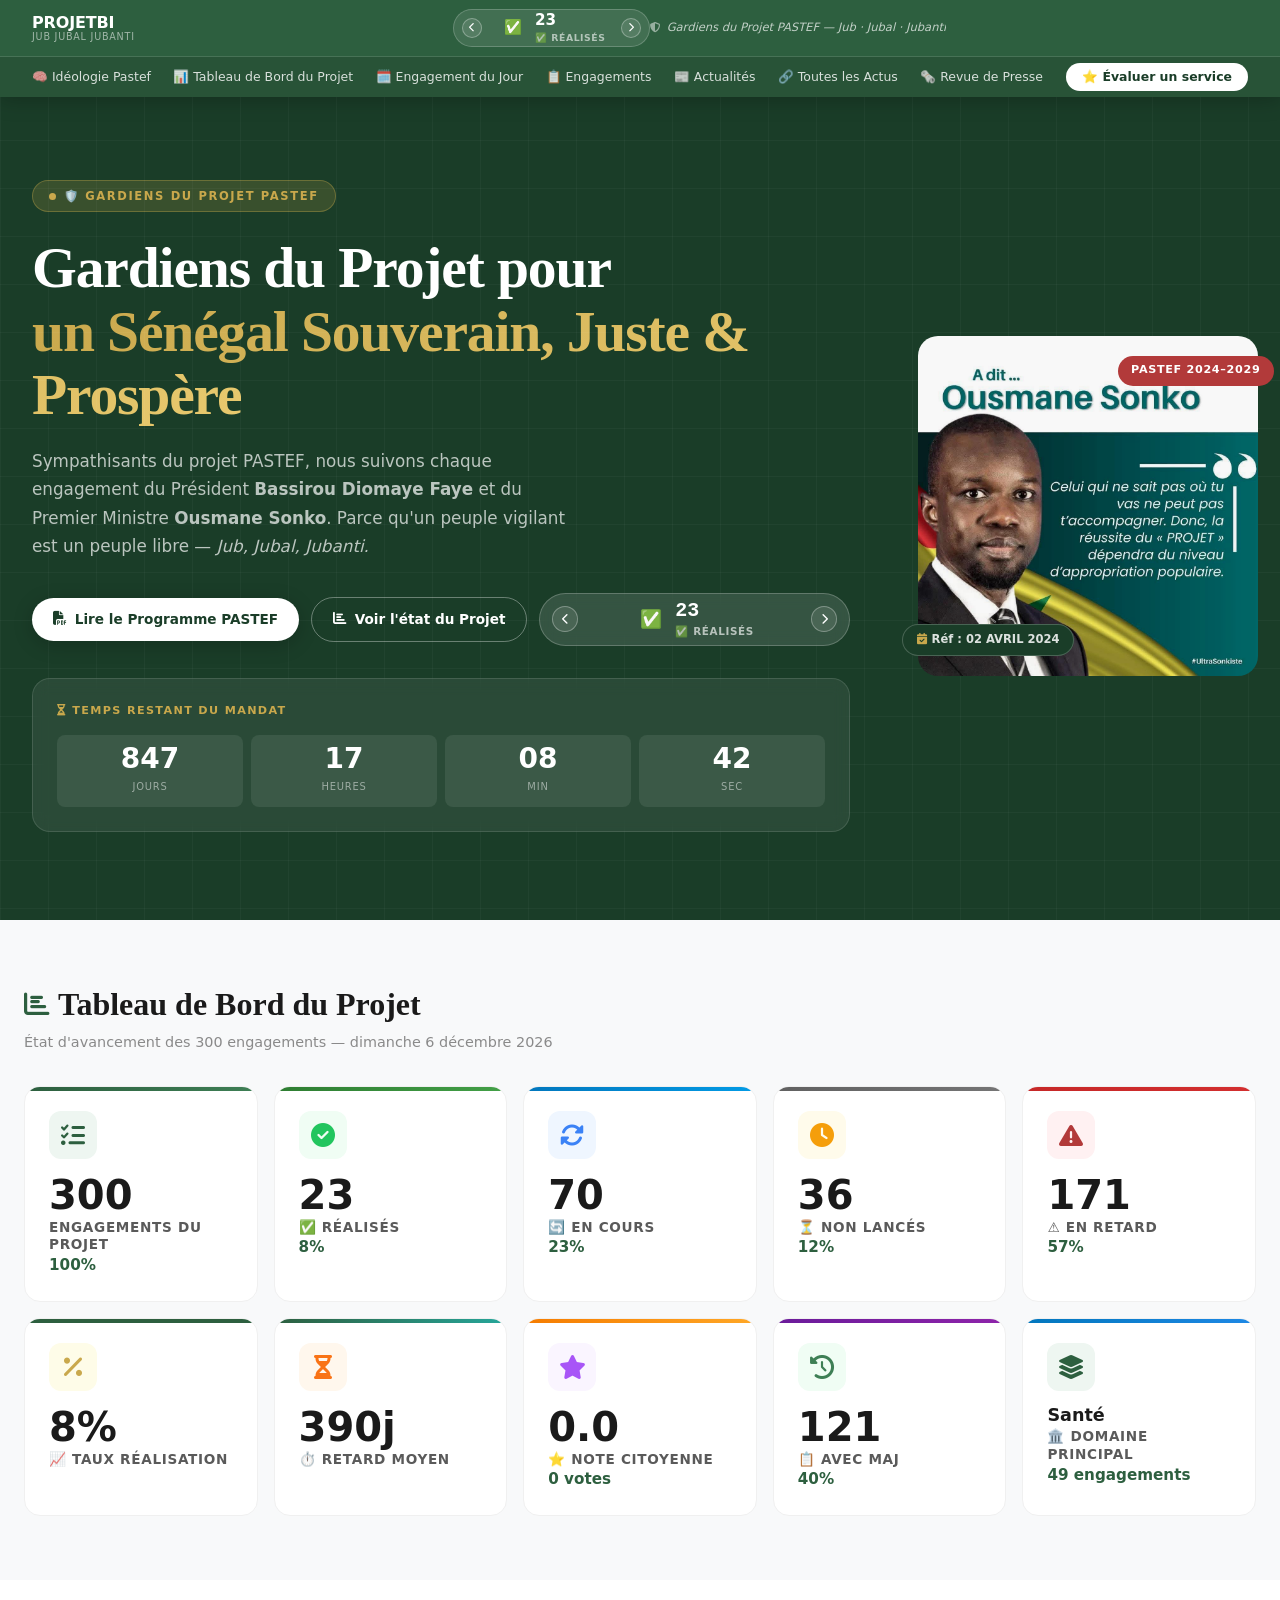
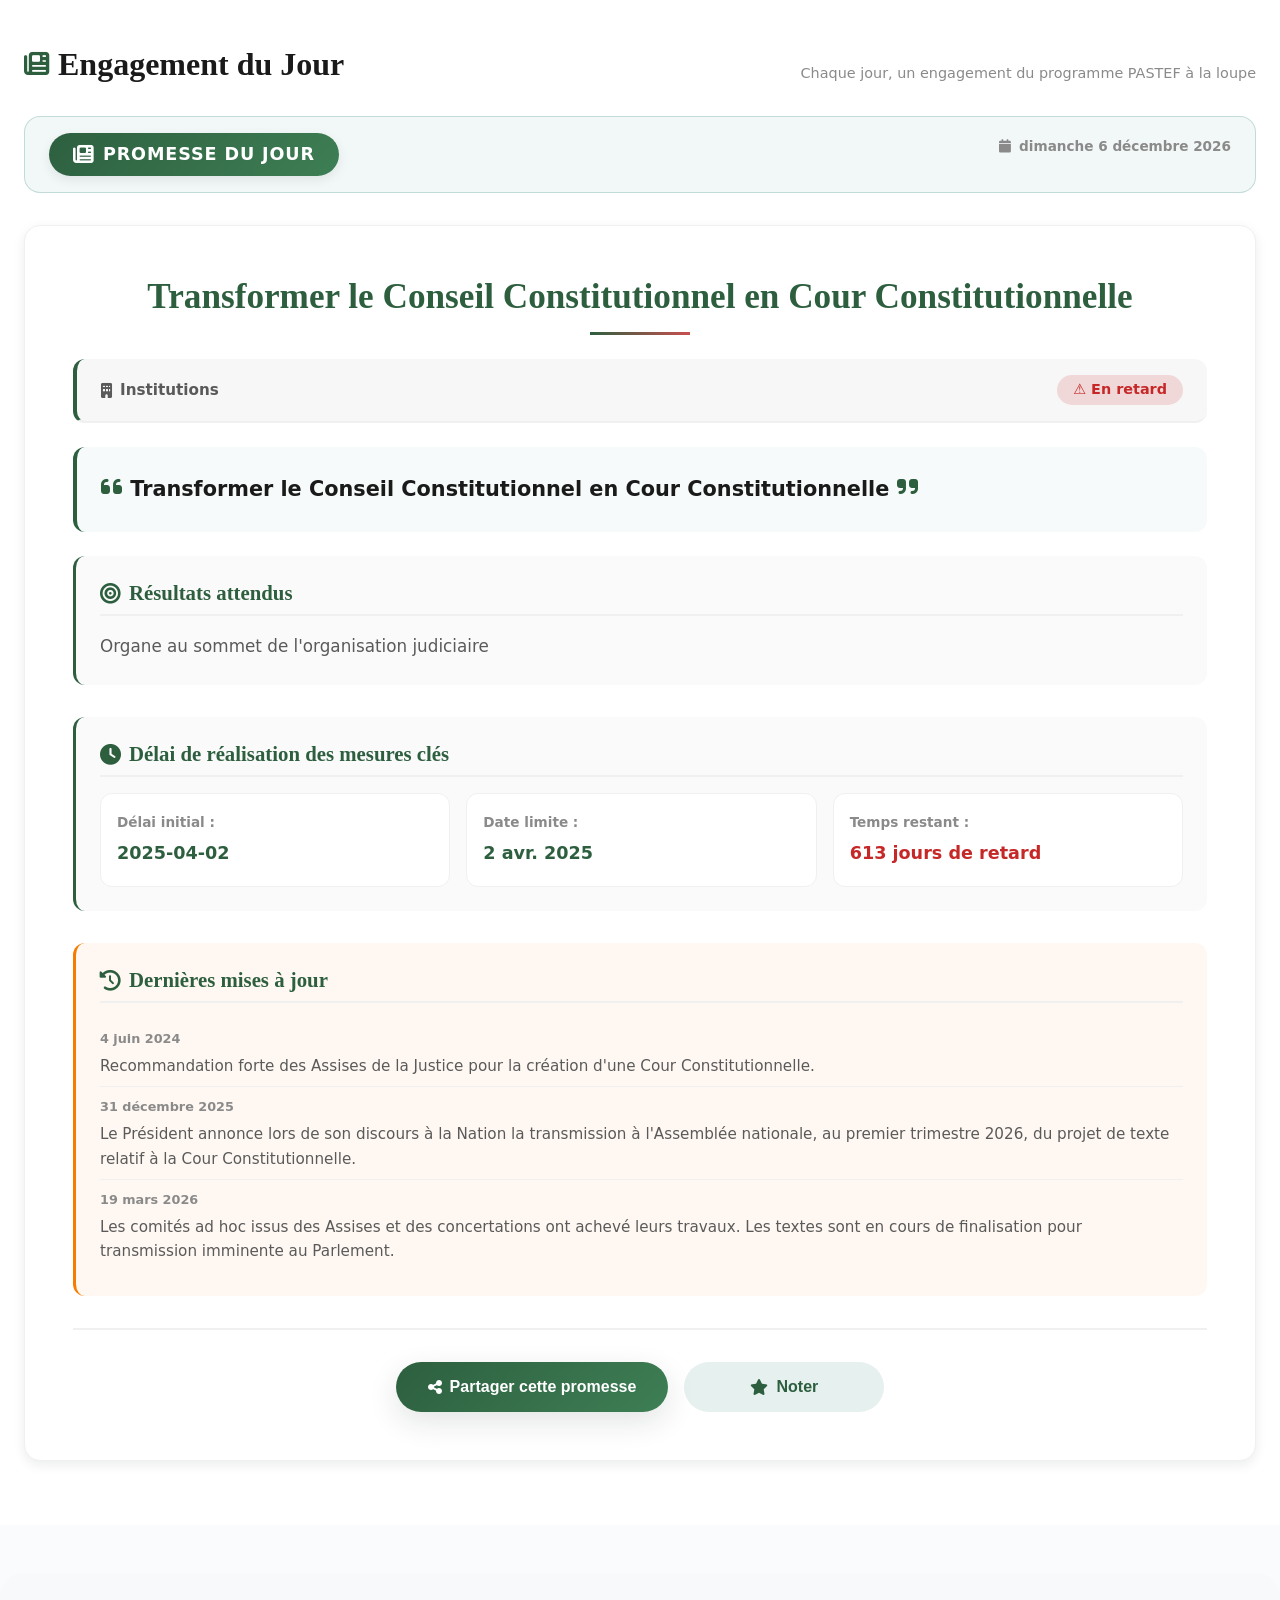
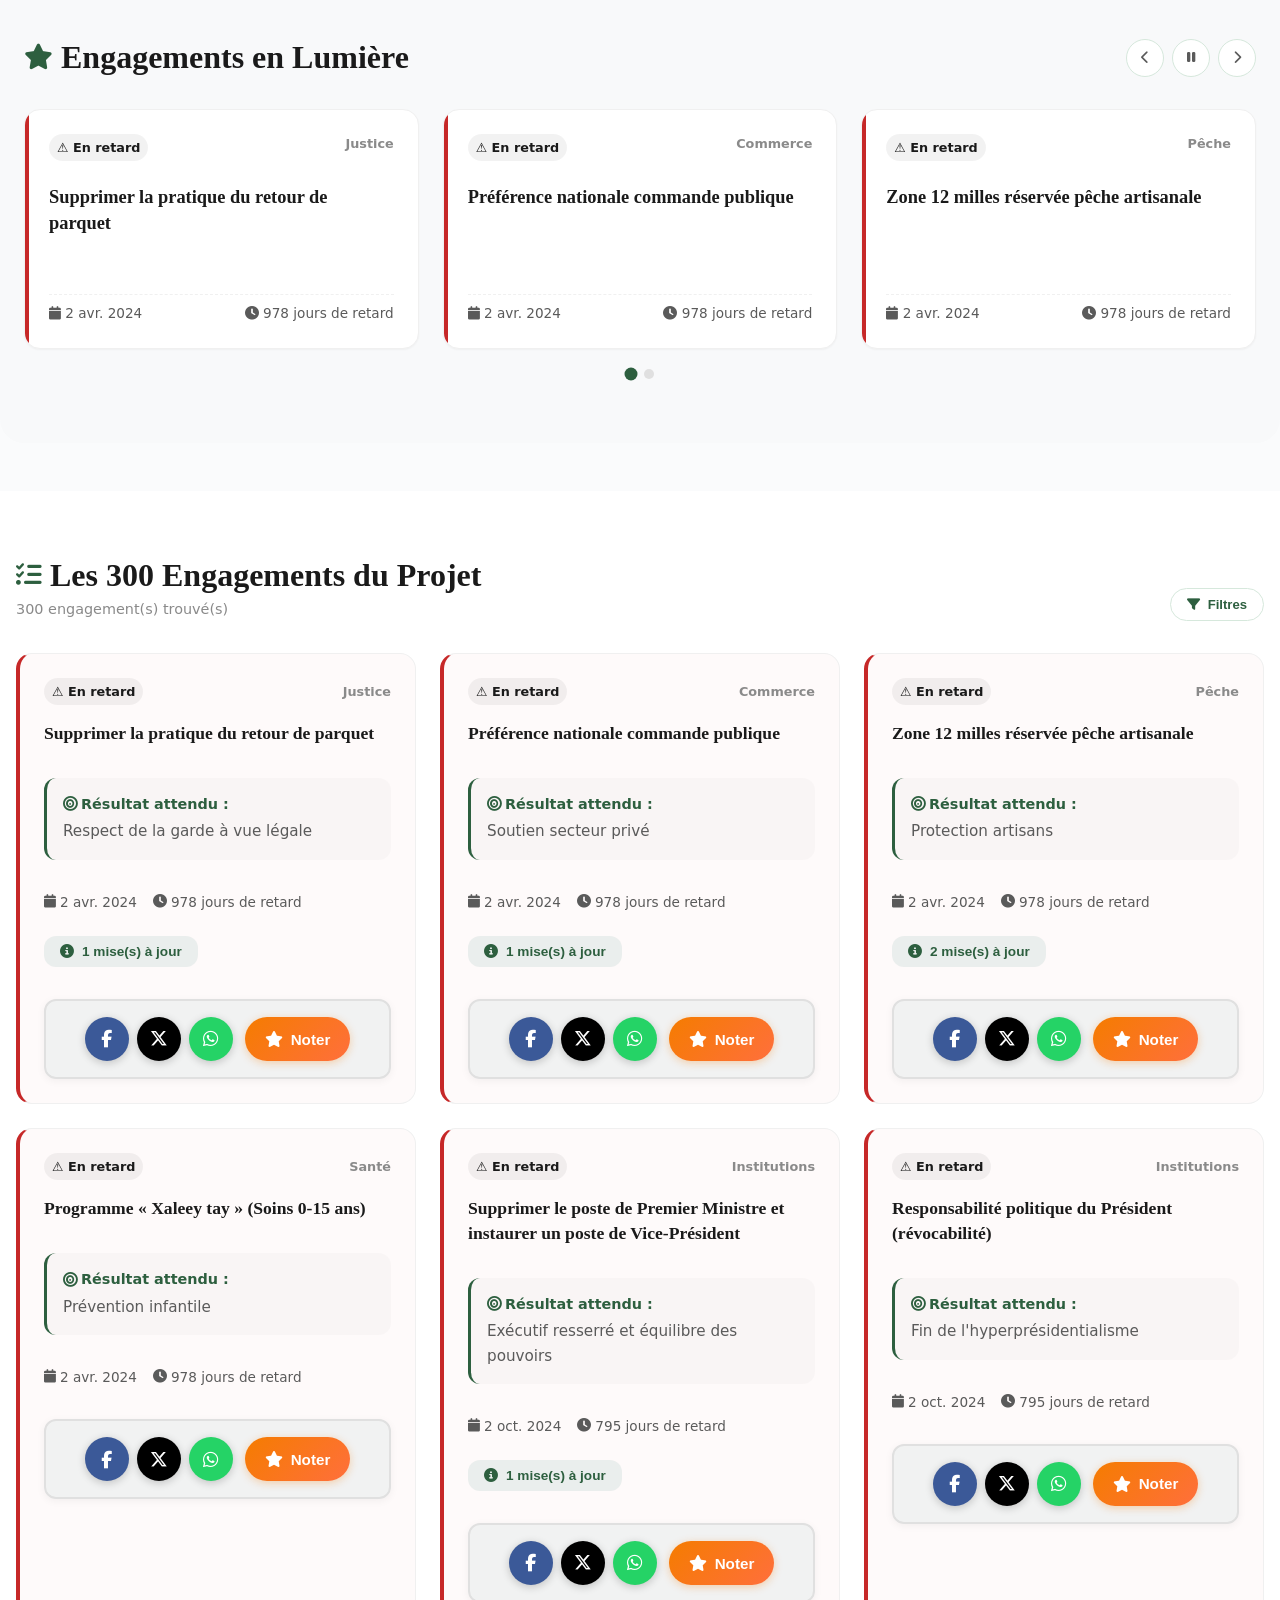
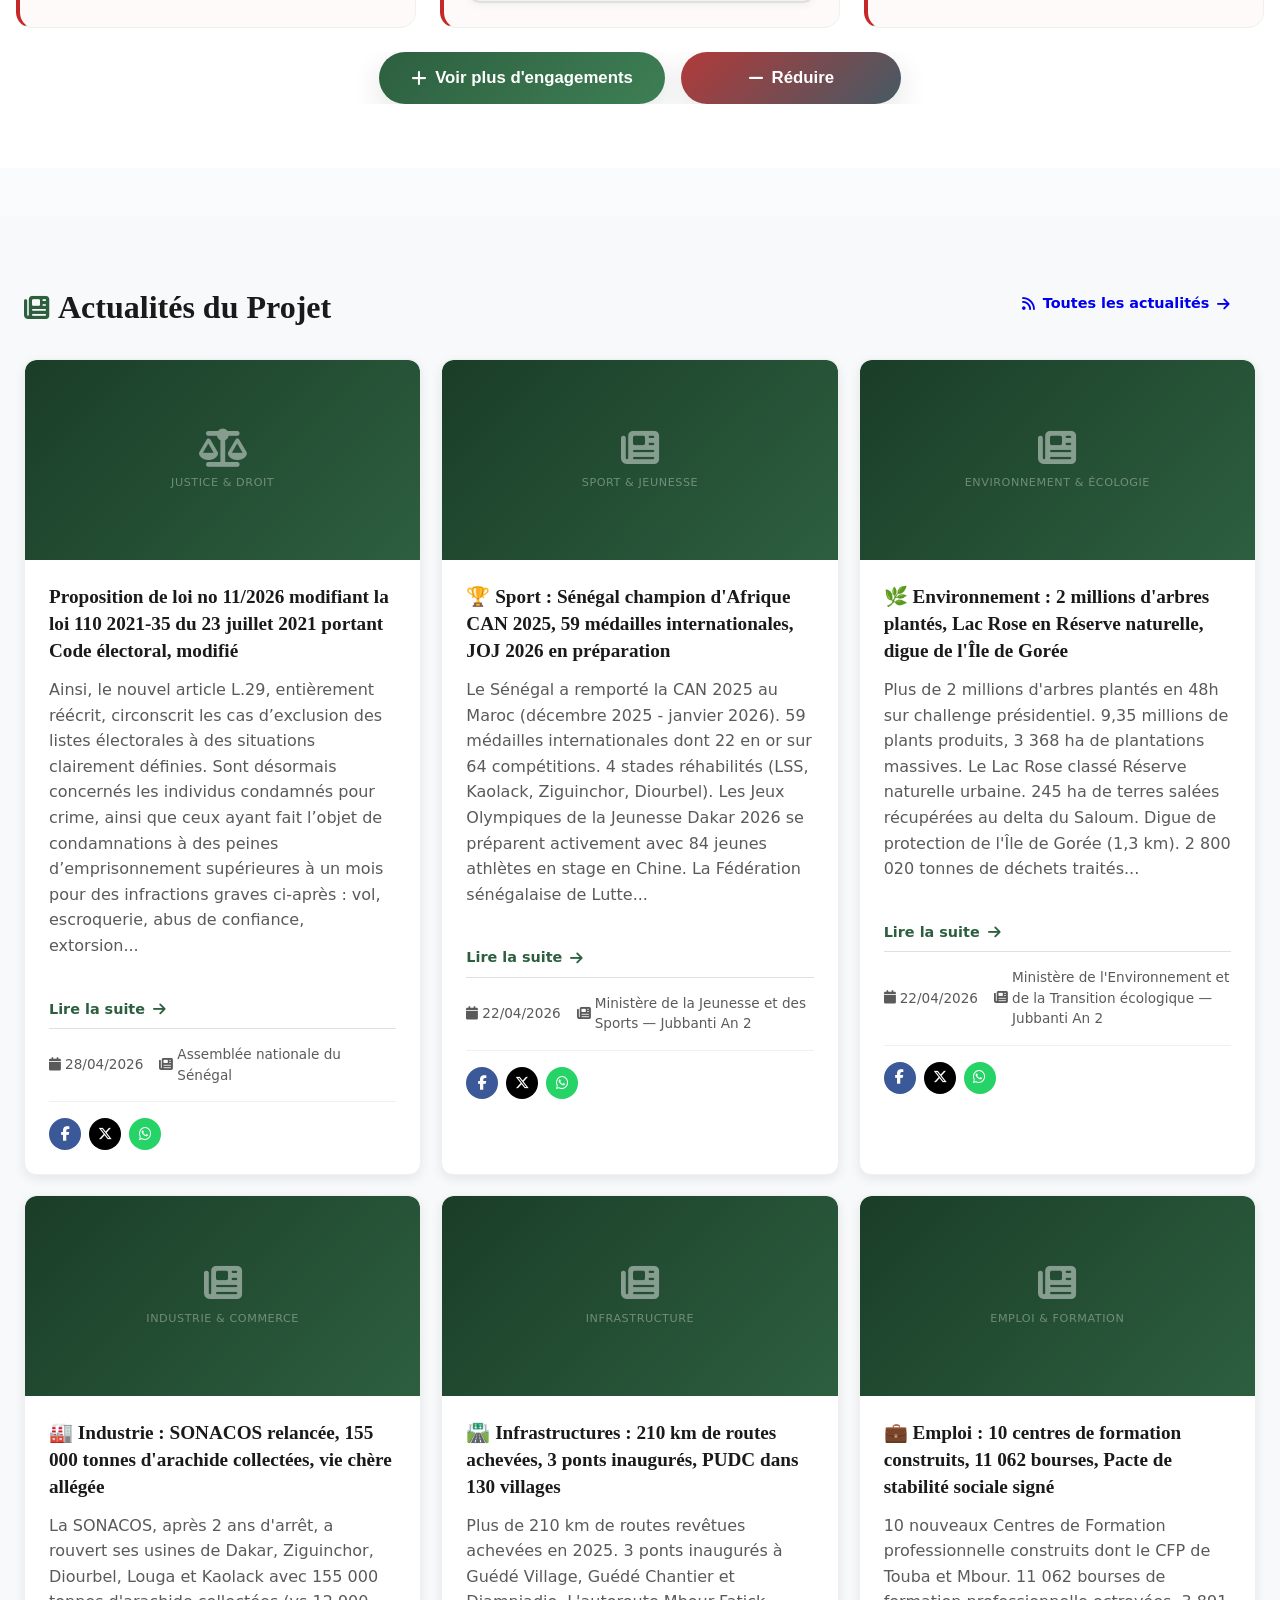
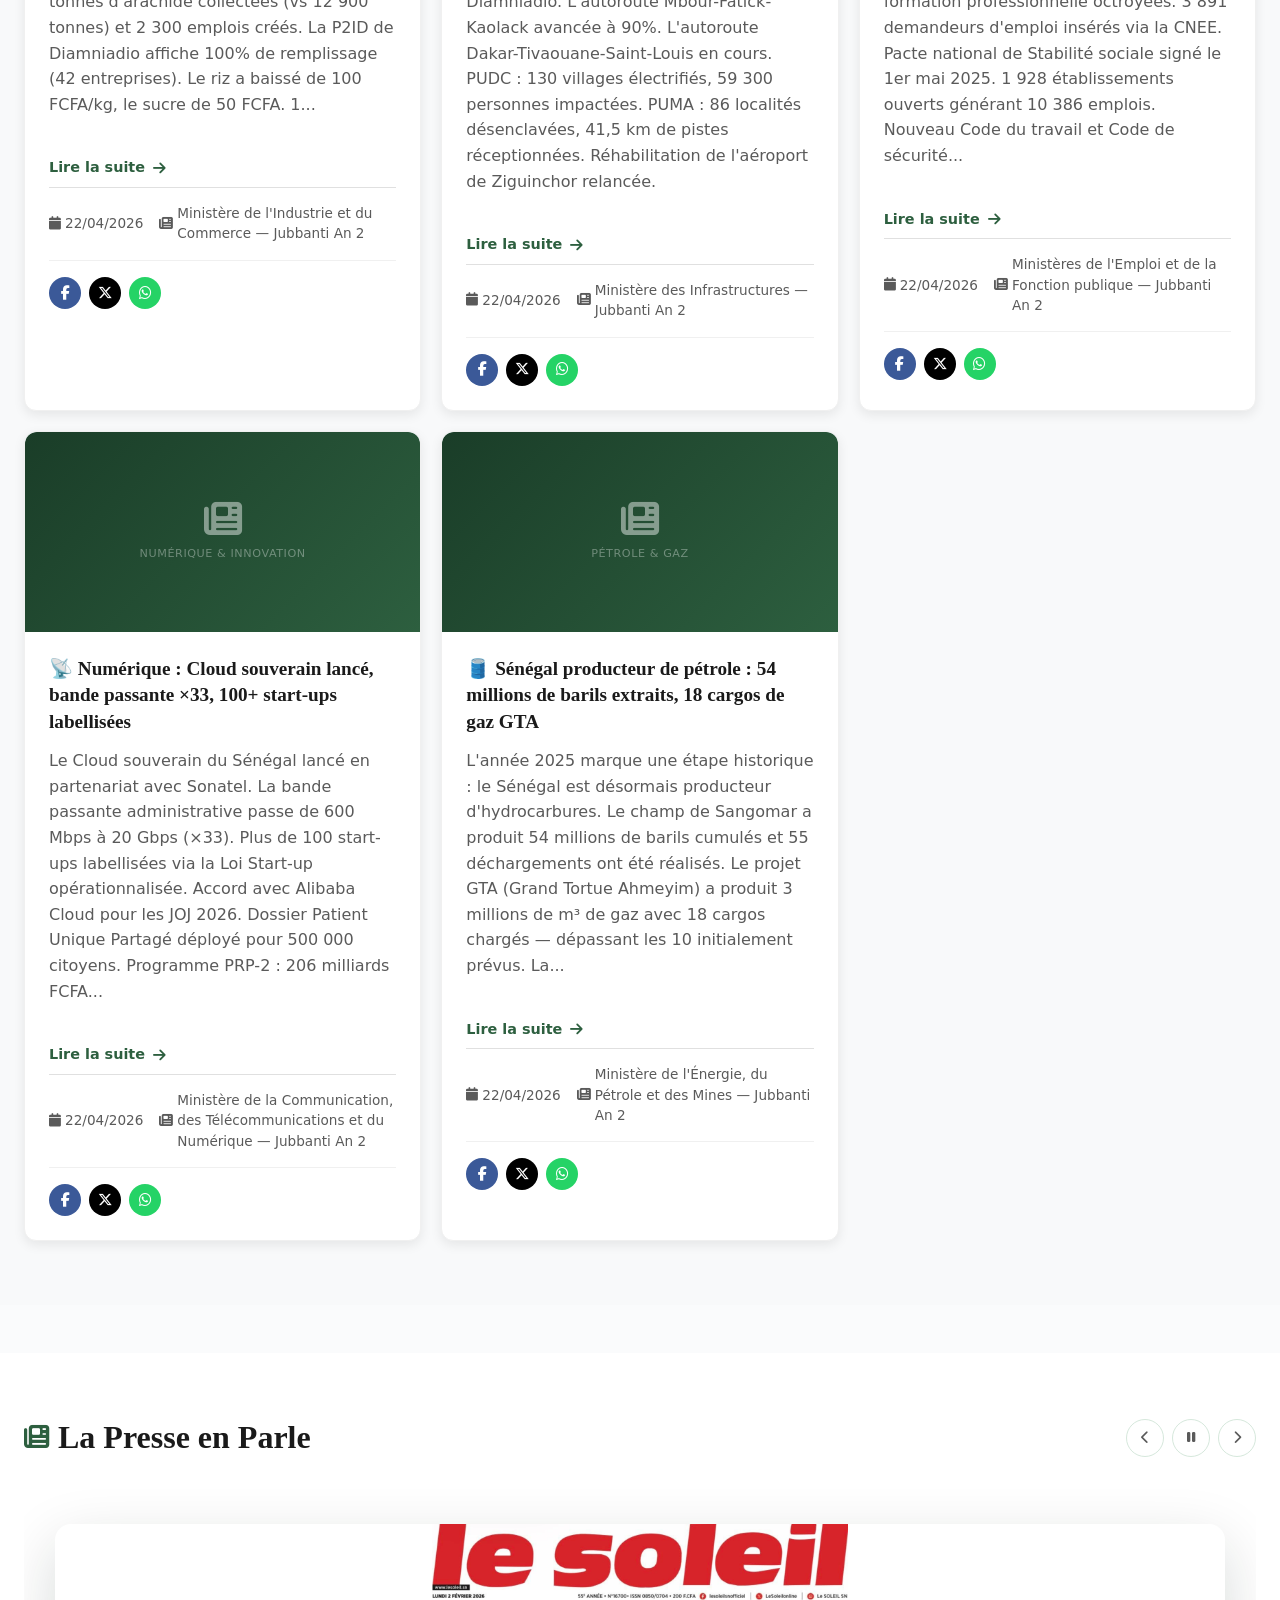
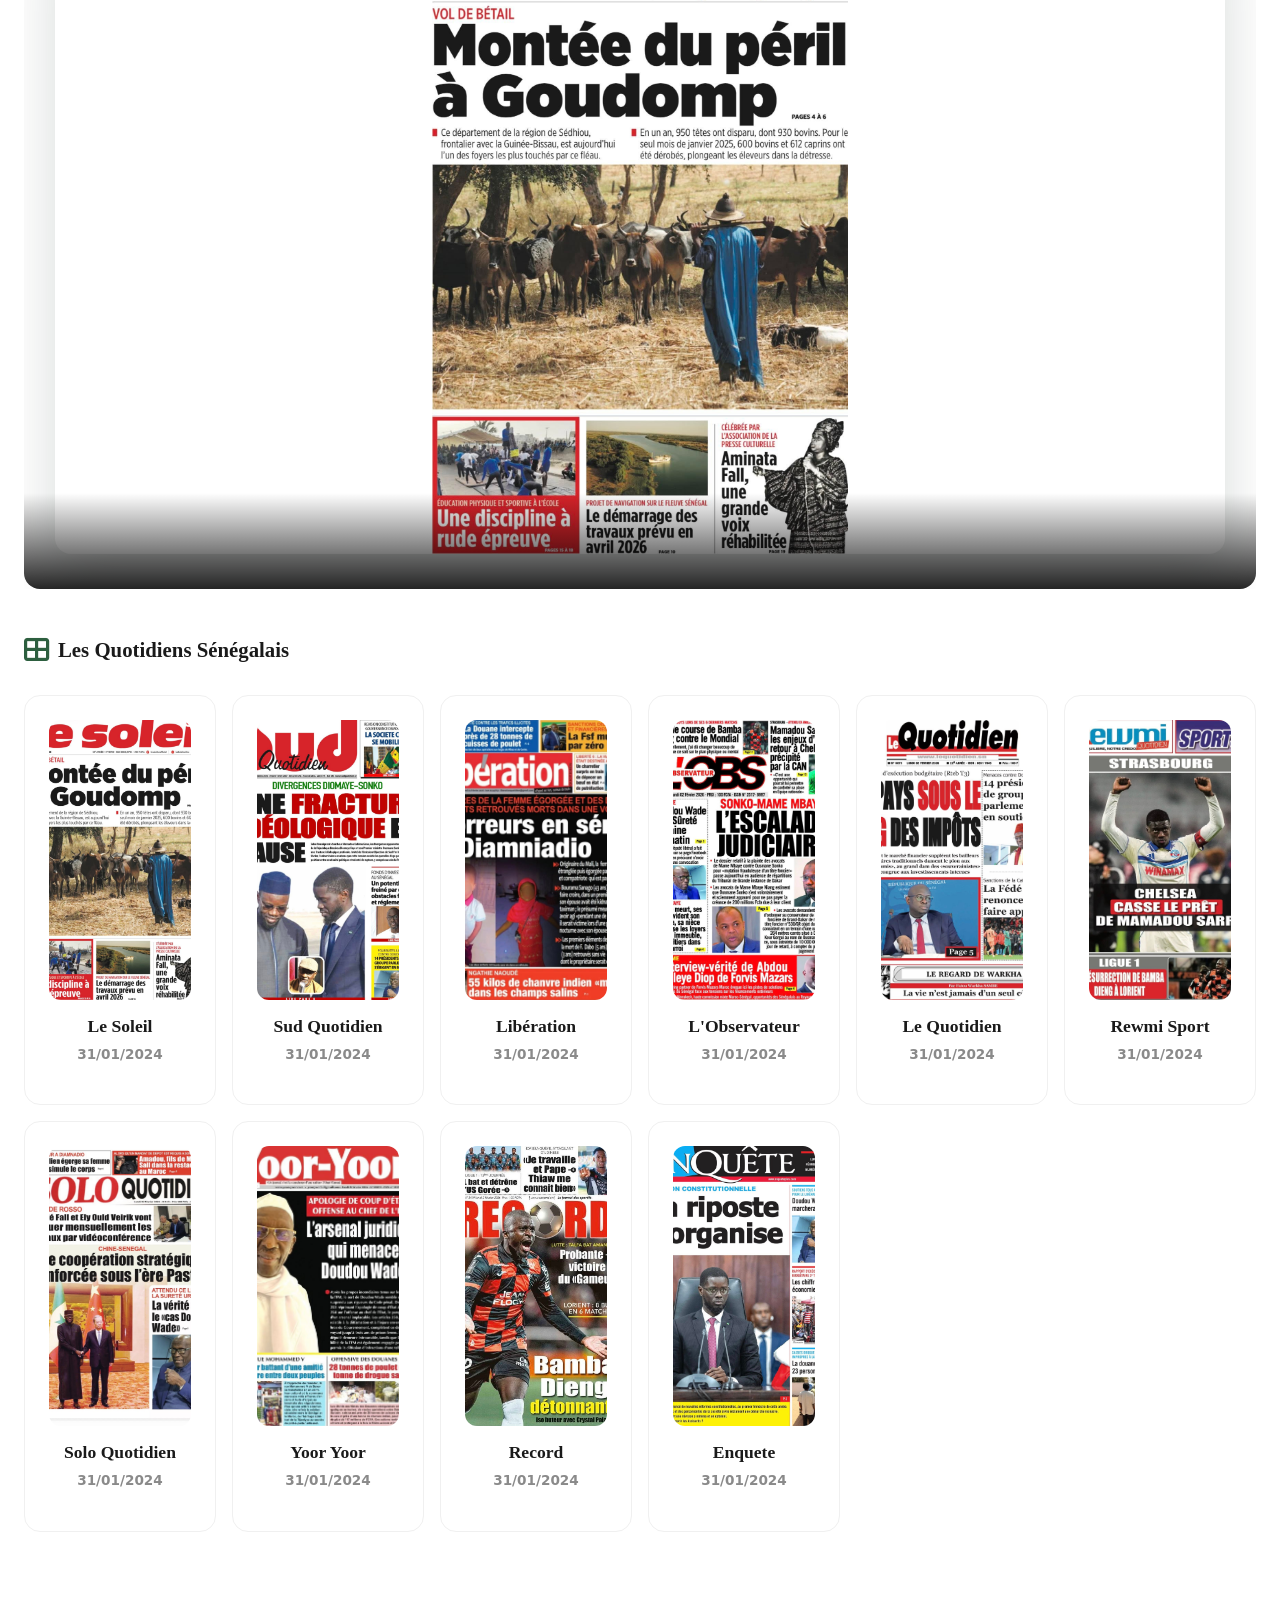
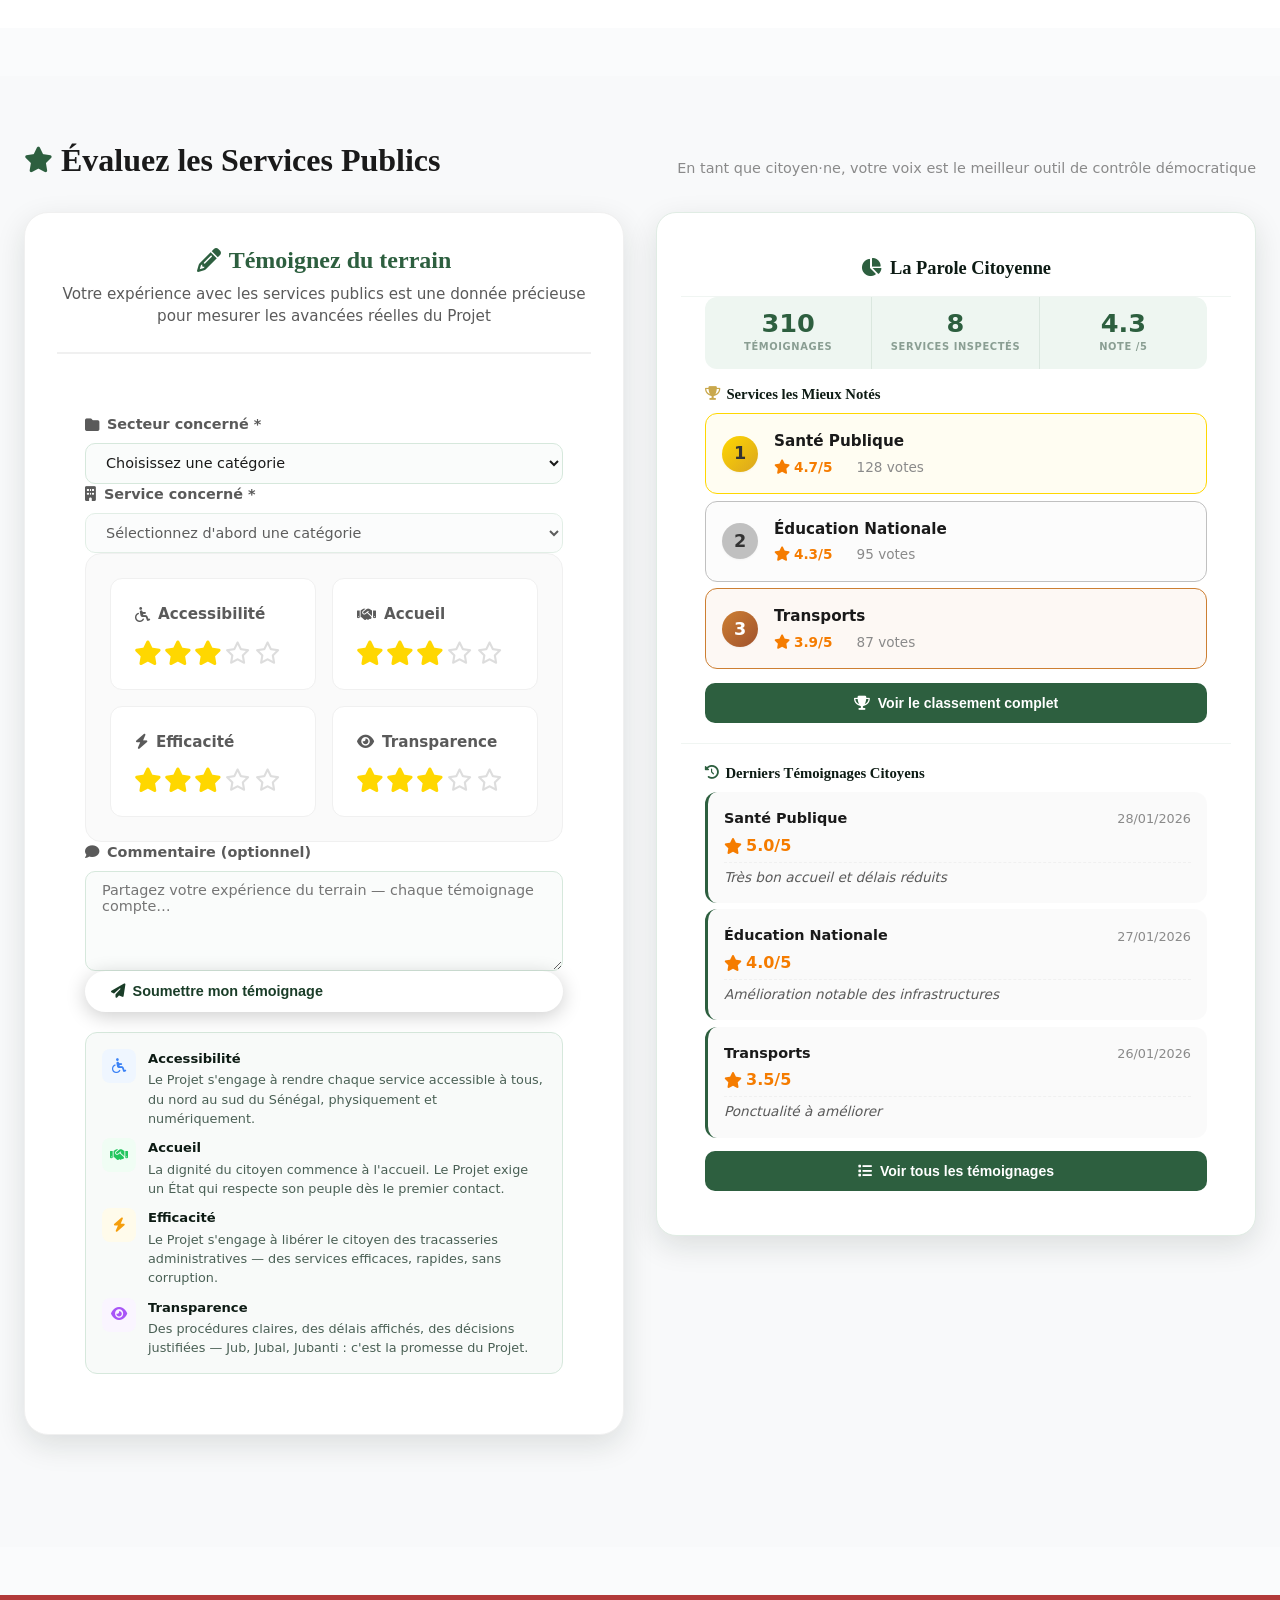
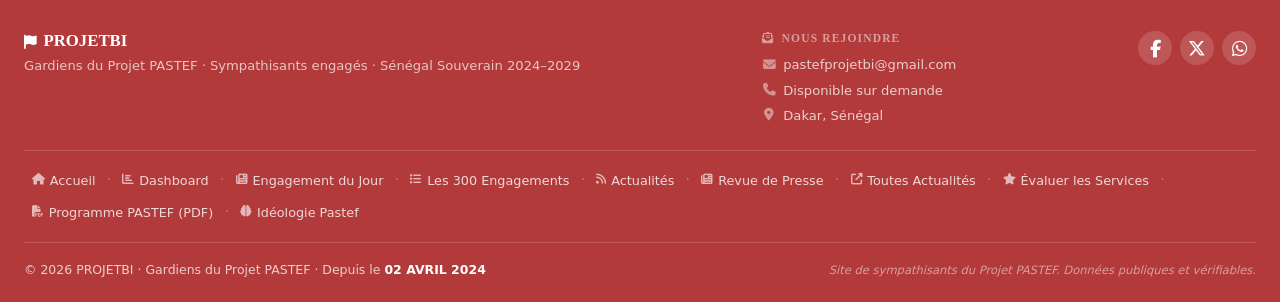
==== commit d7015945: "Add files via upload" ====
--- a/index.html
+++ b/index.html
@@ -282,6 +282,7 @@
         <div class="nav-row-inner">
             <ul class="nav-links" id="navLinks">
                 <li><a href="#accueil" class="modern-link active">🏠 Accueil</a></li>
+              <li><a href="ideologie.html" class="modern-link">🧠 Idéologie Pastef</a></li>
                 <li><a href="#dashboard" class="modern-link">📊 Tableau de Bord du Projet
 </a></li>
                 <li><a href="#promesse-du-jour" class="modern-link">🗓️ Engagement du Jour</a></li>
@@ -289,9 +290,8 @@
                 <li><a href="#actualites" class="modern-link">📰 Actualités</a></li>
                 <li><a href="actualites.html" class="modern-link">🔗 Toutes les Actus</a></li>
                 <li><a href="#revue-de-presse" class="modern-link">🗞️ Revue de Presse</a></li>
-                <li><a href="ideologie.html" class="modern-link">🧠 Idéologie Pastef</a></li>
             </ul>
-            <a href="#evaluation" class="nav-cta-btn">⭐ Évaluer un service public</a>
+            <a href="#evaluation" class="nav-cta-btn">⭐ Évaluer un service</a>
         </div>
     </div>
     <!-- IDs requis par app.js -->
@@ -324,6 +324,7 @@
 
     <ul style="list-style:none;padding:0;margin:0;display:flex;flex-direction:column;gap:.25rem;">
         <li><a href="#accueil" class="modern-link" style="display:block;padding:.85rem 1rem;border-radius:10px;color:#0D1B14;font-weight:600;text-decoration:none;border-bottom:1px solid #eee;">🏠 Accueil</a></li>
+                <li><a href="ideologie.html" class="modern-link" style="display:block;padding:.85rem 1rem;border-radius:10px;color:#0D1B14;font-weight:600;text-decoration:none;border-bottom:1px solid #eee;">🧠 Idéologie Pastef</a></li>
         <li><a href="#dashboard" class="modern-link" style="display:block;padding:.85rem 1rem;border-radius:10px;color:#0D1B14;font-weight:600;text-decoration:none;border-bottom:1px solid #eee;">📊 Tableau de Bord du Projet
 </a></li>
         <li><a href="#promesse-du-jour" class="modern-link" style="display:block;padding:.85rem 1rem;border-radius:10px;color:#0D1B14;font-weight:600;text-decoration:none;border-bottom:1px solid #eee;">🗓️ Engagement du Jour</a></li>
@@ -331,7 +332,6 @@
         <li><a href="#actualites" class="modern-link" style="display:block;padding:.85rem 1rem;border-radius:10px;color:#0D1B14;font-weight:600;text-decoration:none;border-bottom:1px solid #eee;">📰 Actualités</a></li>
         <li><a href="actualites.html" class="modern-link" style="display:block;padding:.85rem 1rem;border-radius:10px;color:#0D1B14;font-weight:600;text-decoration:none;border-bottom:1px solid #eee;">🔗 Toutes les Actus</a></li>
         <li><a href="#revue-de-presse" class="modern-link" style="display:block;padding:.85rem 1rem;border-radius:10px;color:#0D1B14;font-weight:600;text-decoration:none;border-bottom:1px solid #eee;">🗞️ Revue de Presse</a></li>
-        <li><a href="ideologie.html" class="modern-link" style="display:block;padding:.85rem 1rem;border-radius:10px;color:#0D1B14;font-weight:600;text-decoration:none;border-bottom:1px solid #eee;">🧠 Idéologie Pastef</a></li>
         <li><a href="#evaluation" class="modern-link" style="display:flex;padding:.85rem 1rem;border-radius:100px;background:#2D5F3F;color:white;font-weight:700;text-decoration:none;justify-content:center;margin-top:.75rem;">⭐ Évaluer un service public</a></li>
     </ul>
 </div>
@@ -1339,7 +1339,7 @@
 if ('serviceWorker' in navigator) {
     window.addEventListener('load', () => {
         // Chemin relatif au dossier courant — fonctionne en sous-dossier (ex: /projetbi-test/)
-        const swPath = new URL('sw.js', document.baseURI).href;
+const swPath = new URL('sw.js?v=2', document.baseURI).href;
         const swScope = new URL('./', document.baseURI).href;
         navigator.serviceWorker.register(swPath, { scope: swScope })
             .catch(() => {}); // Silencieux si SW non disponible
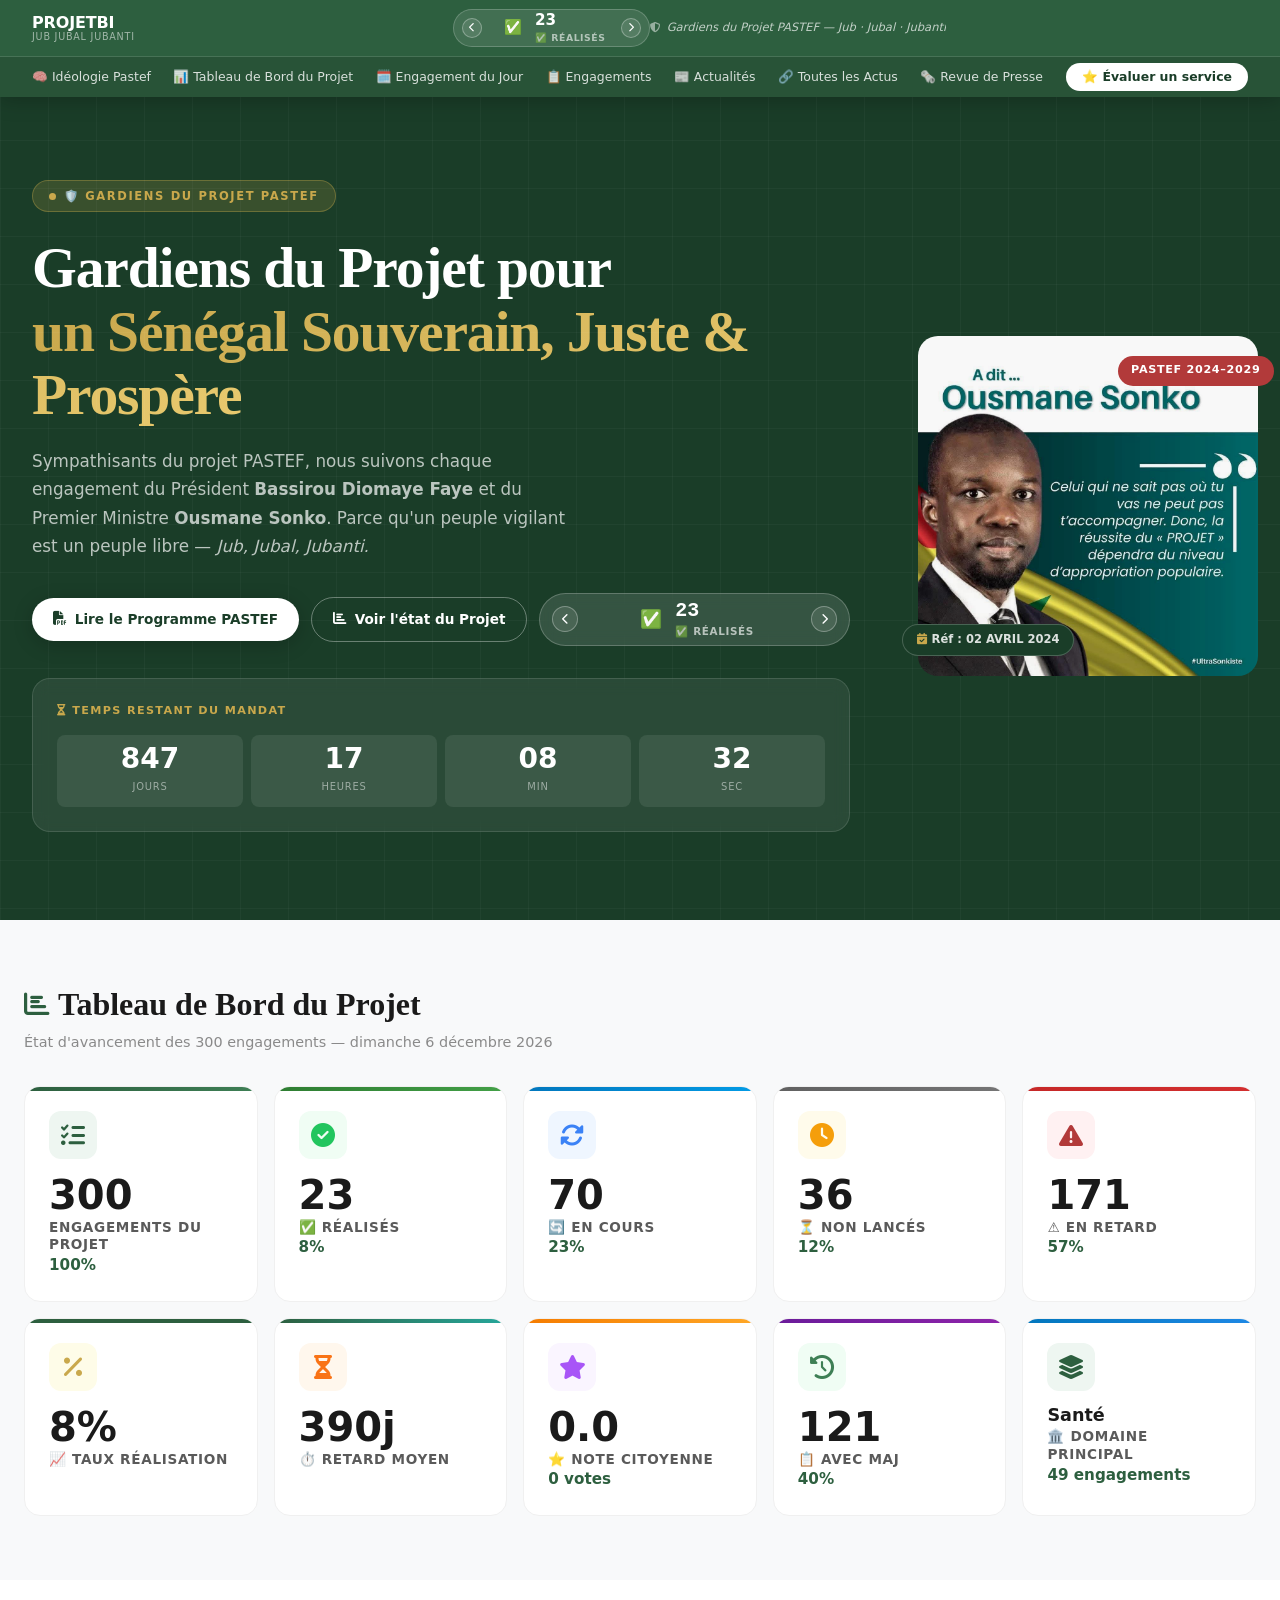
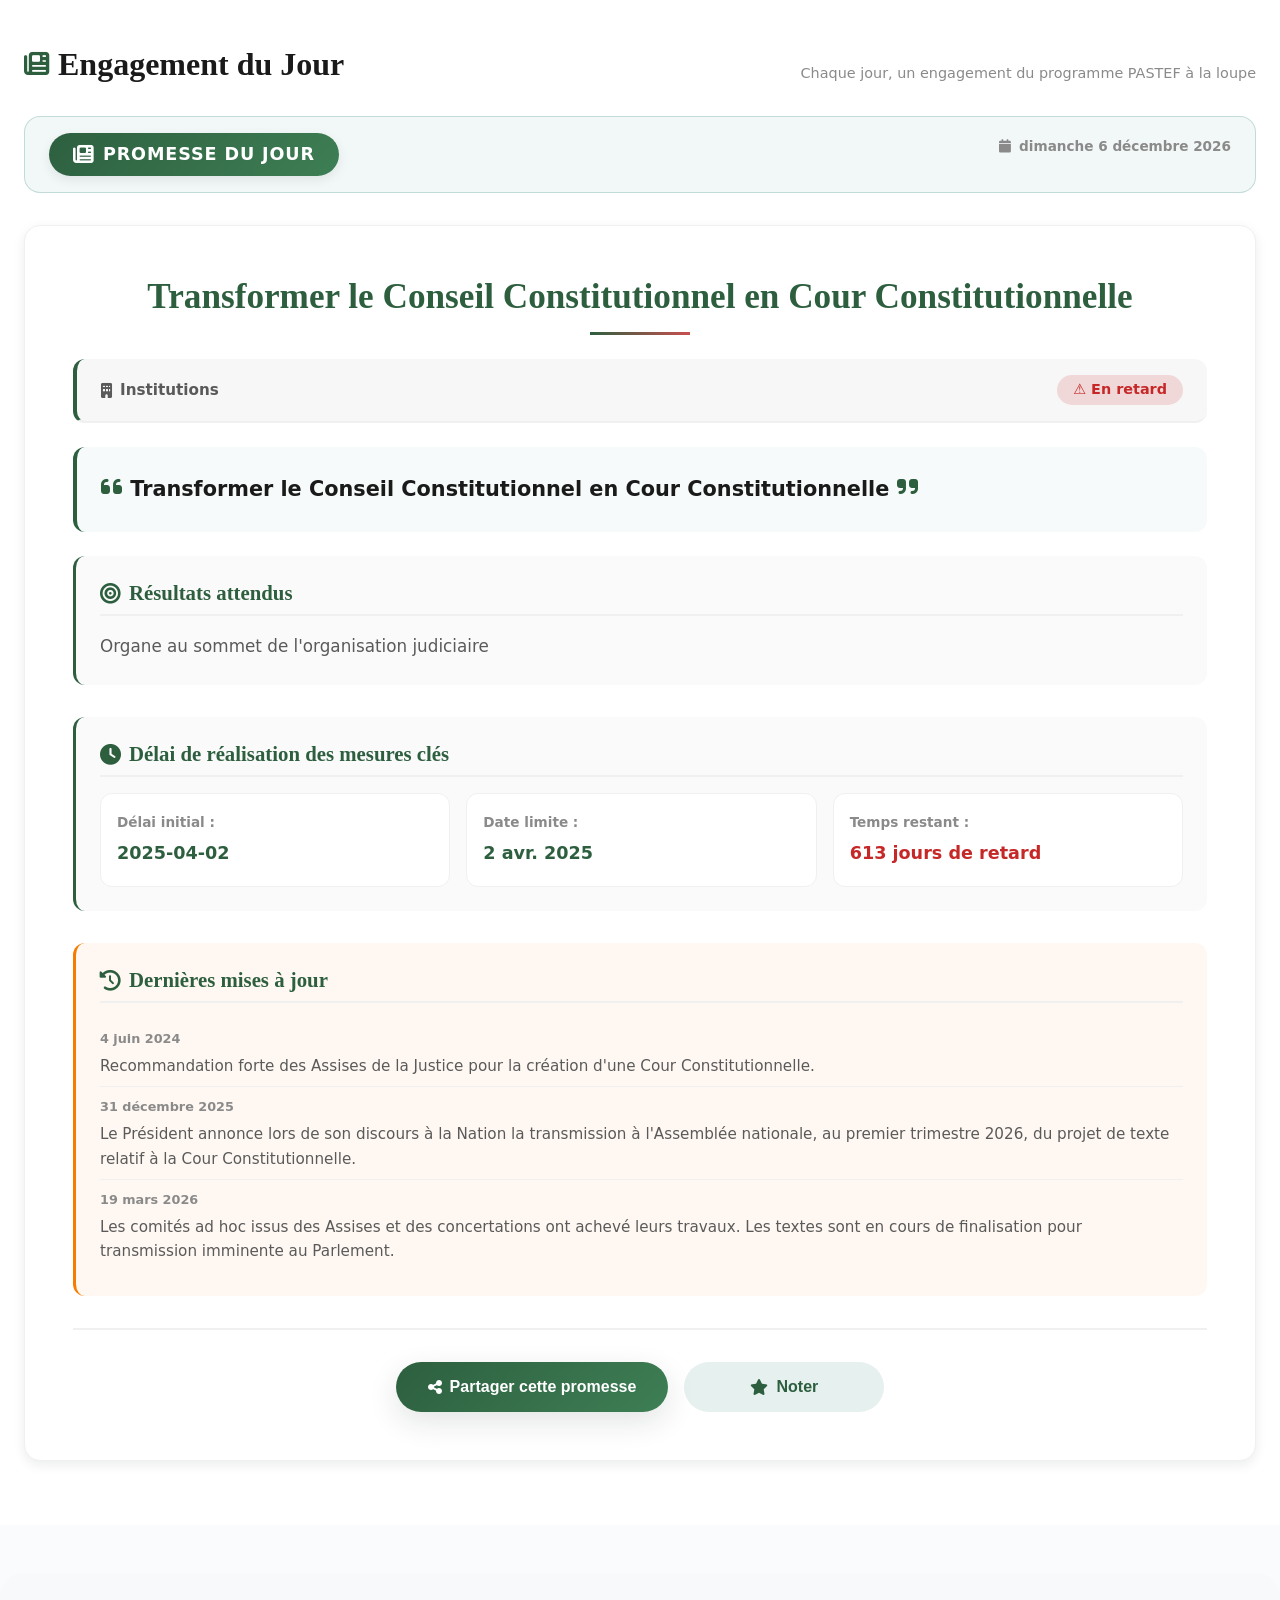
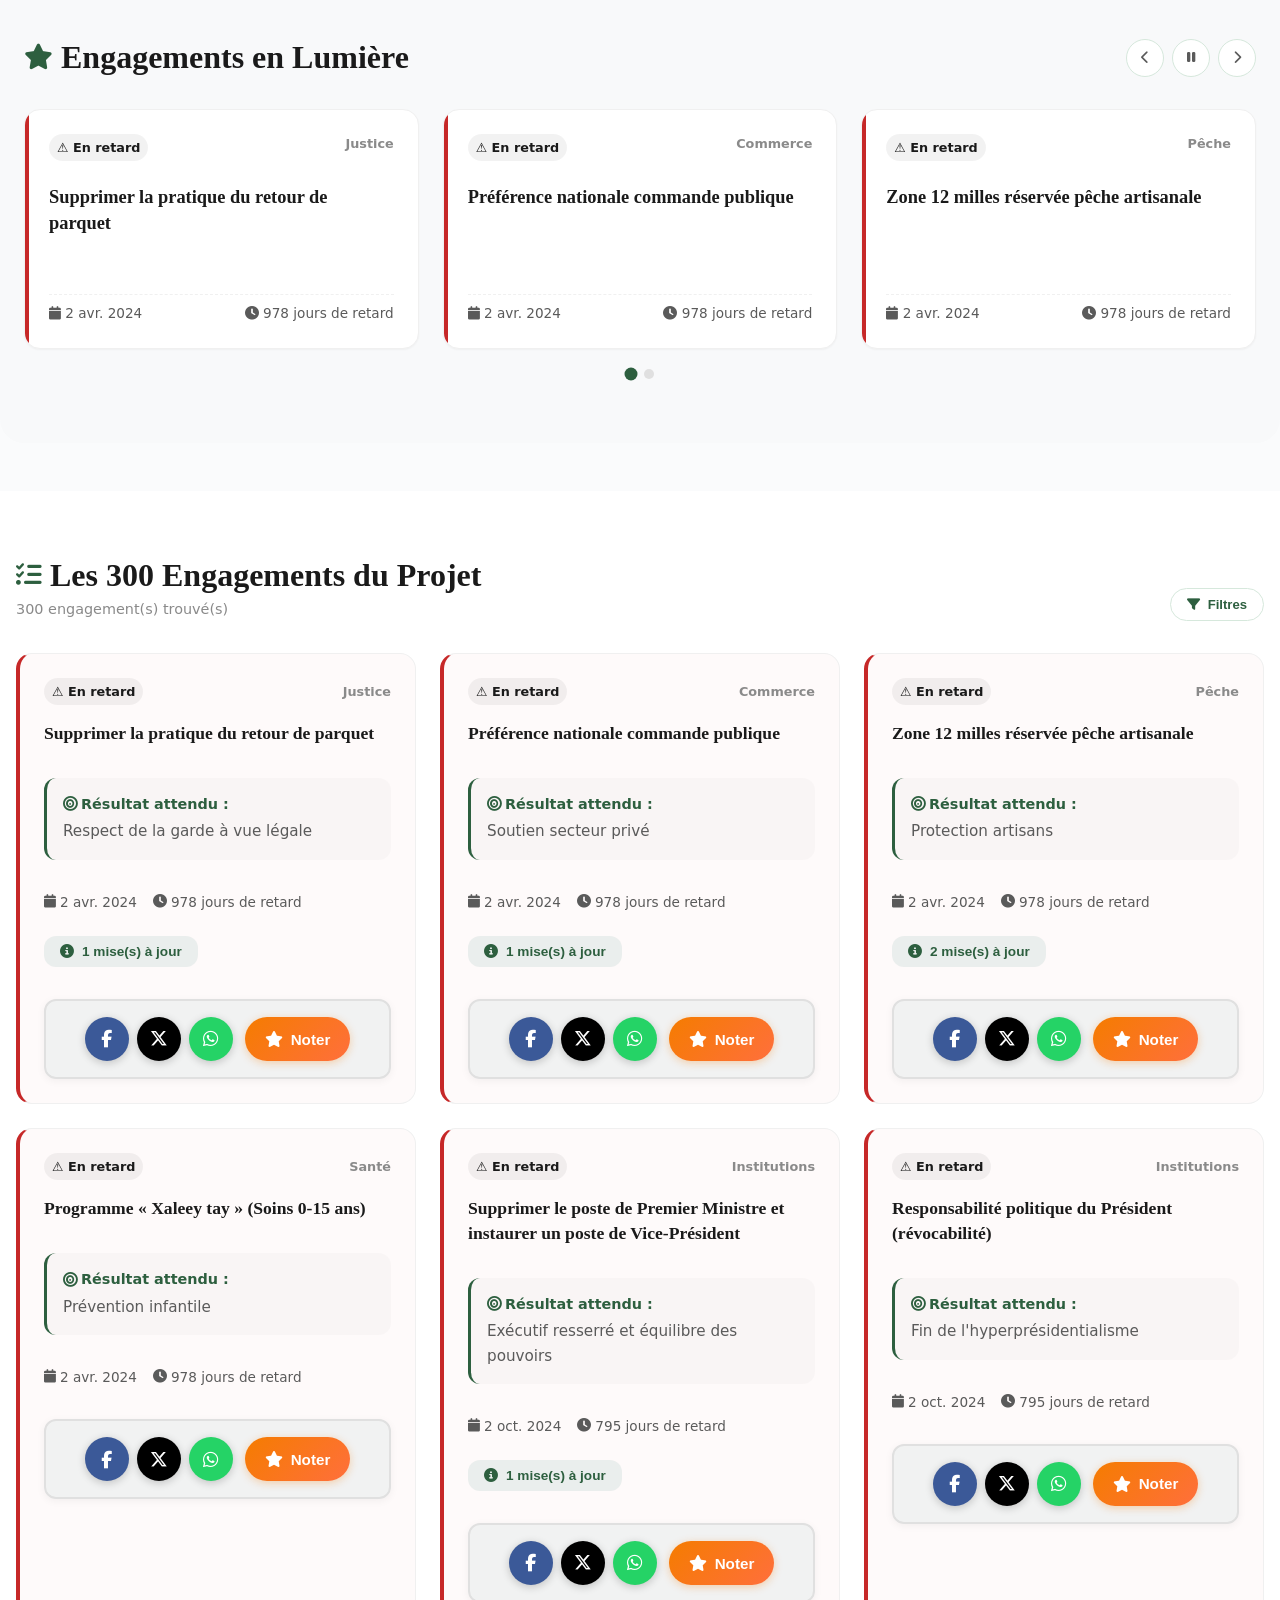
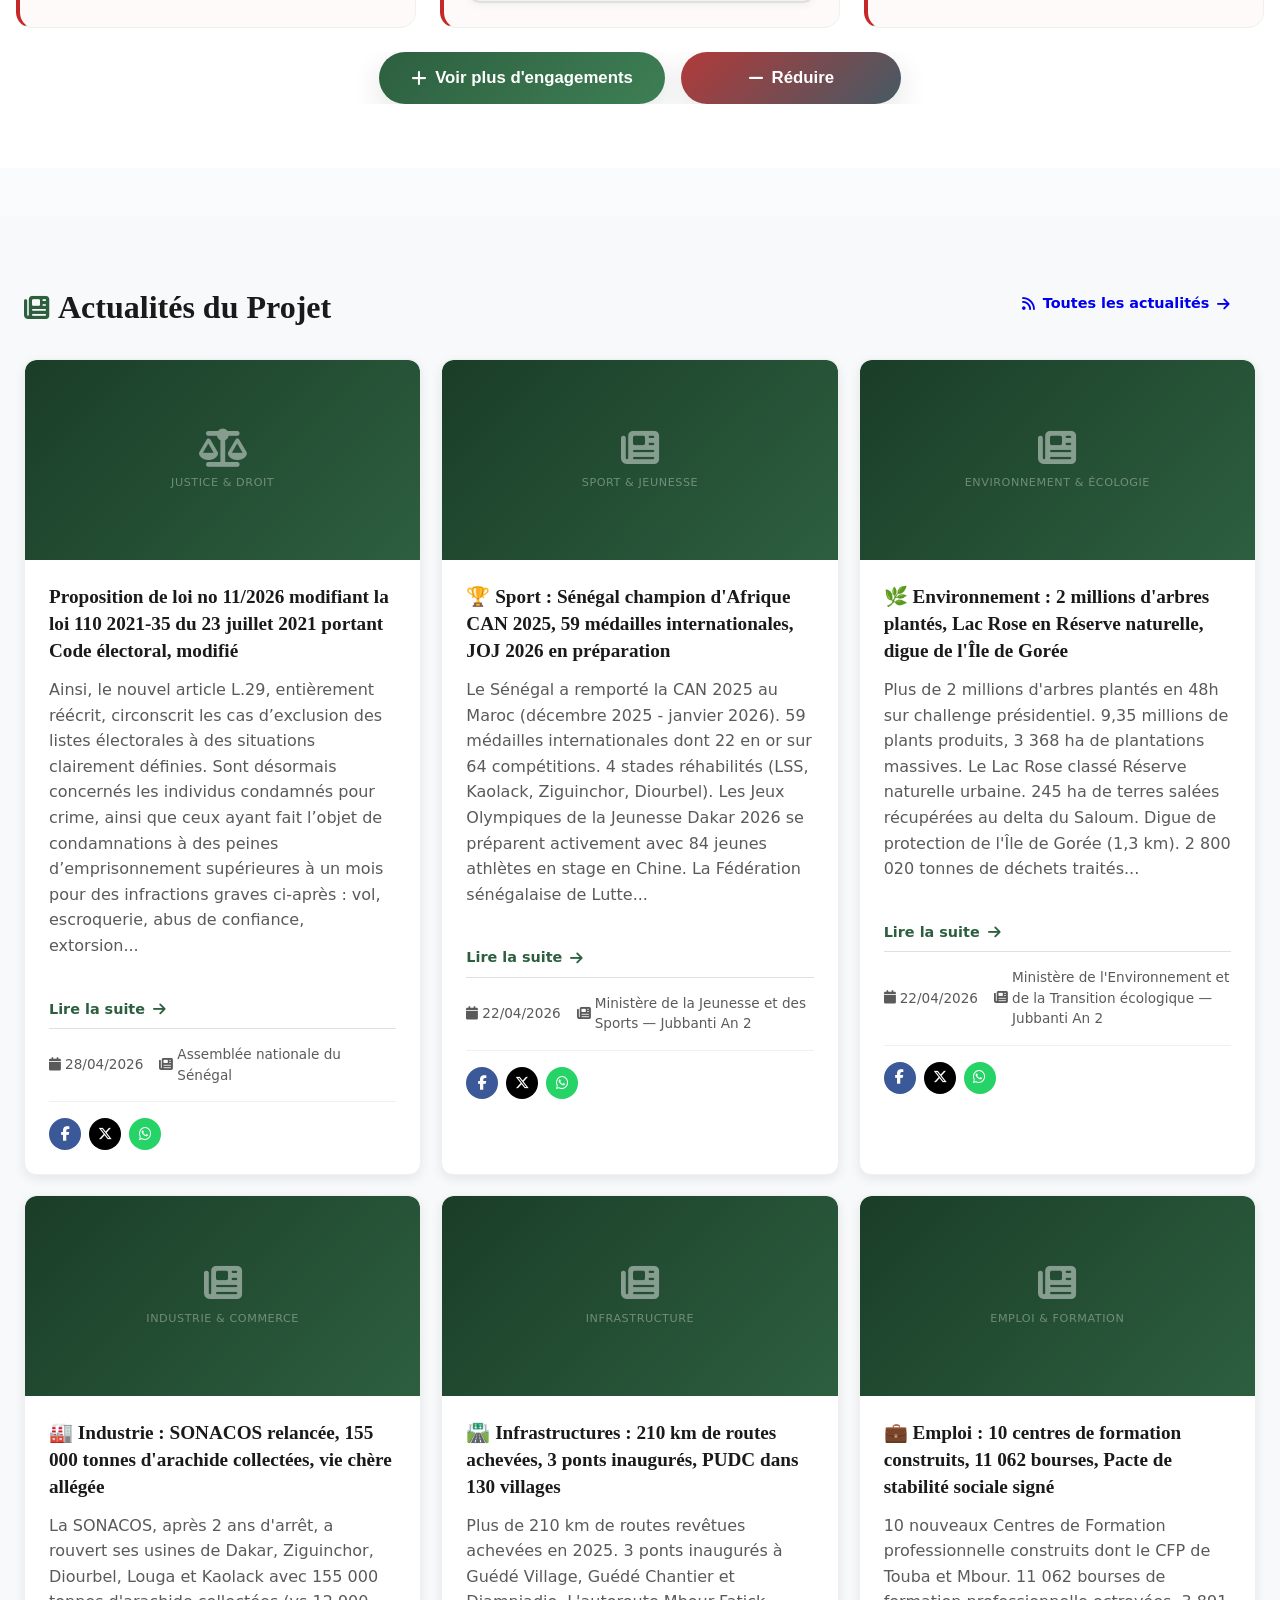
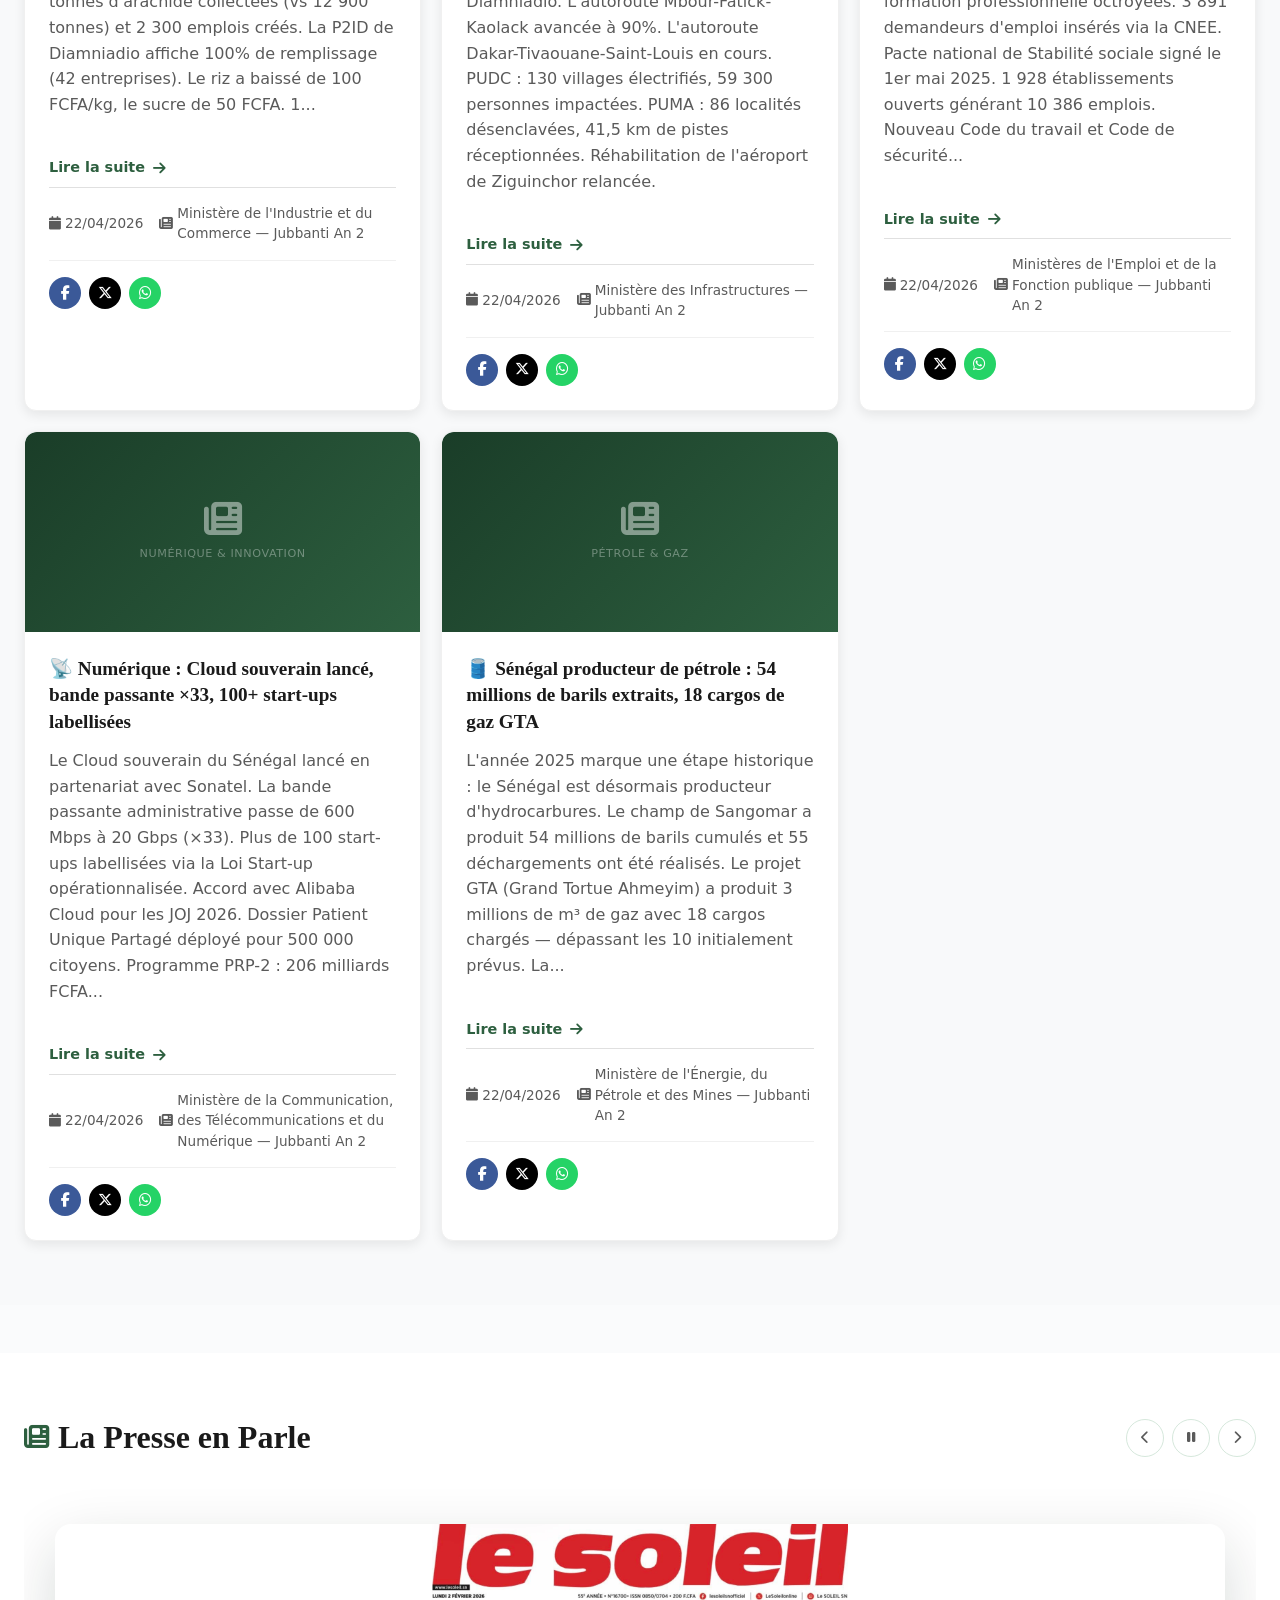
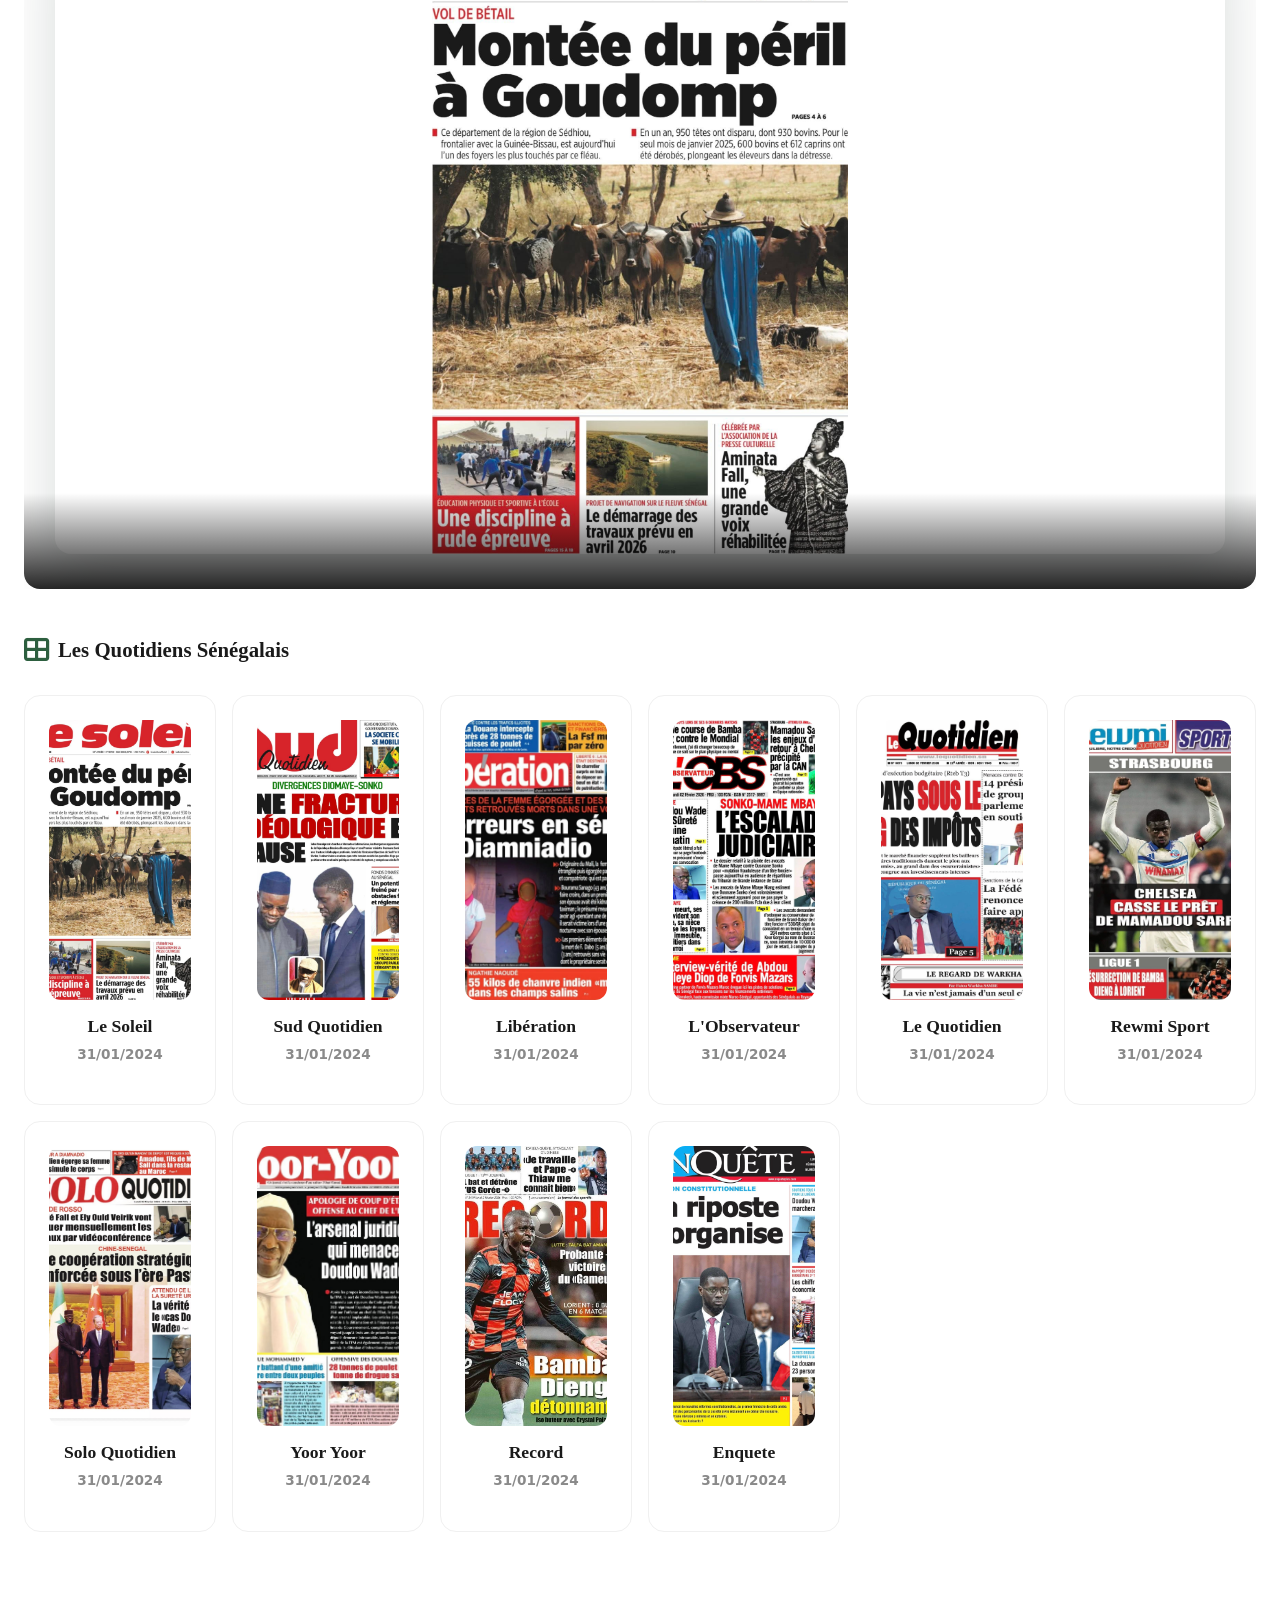
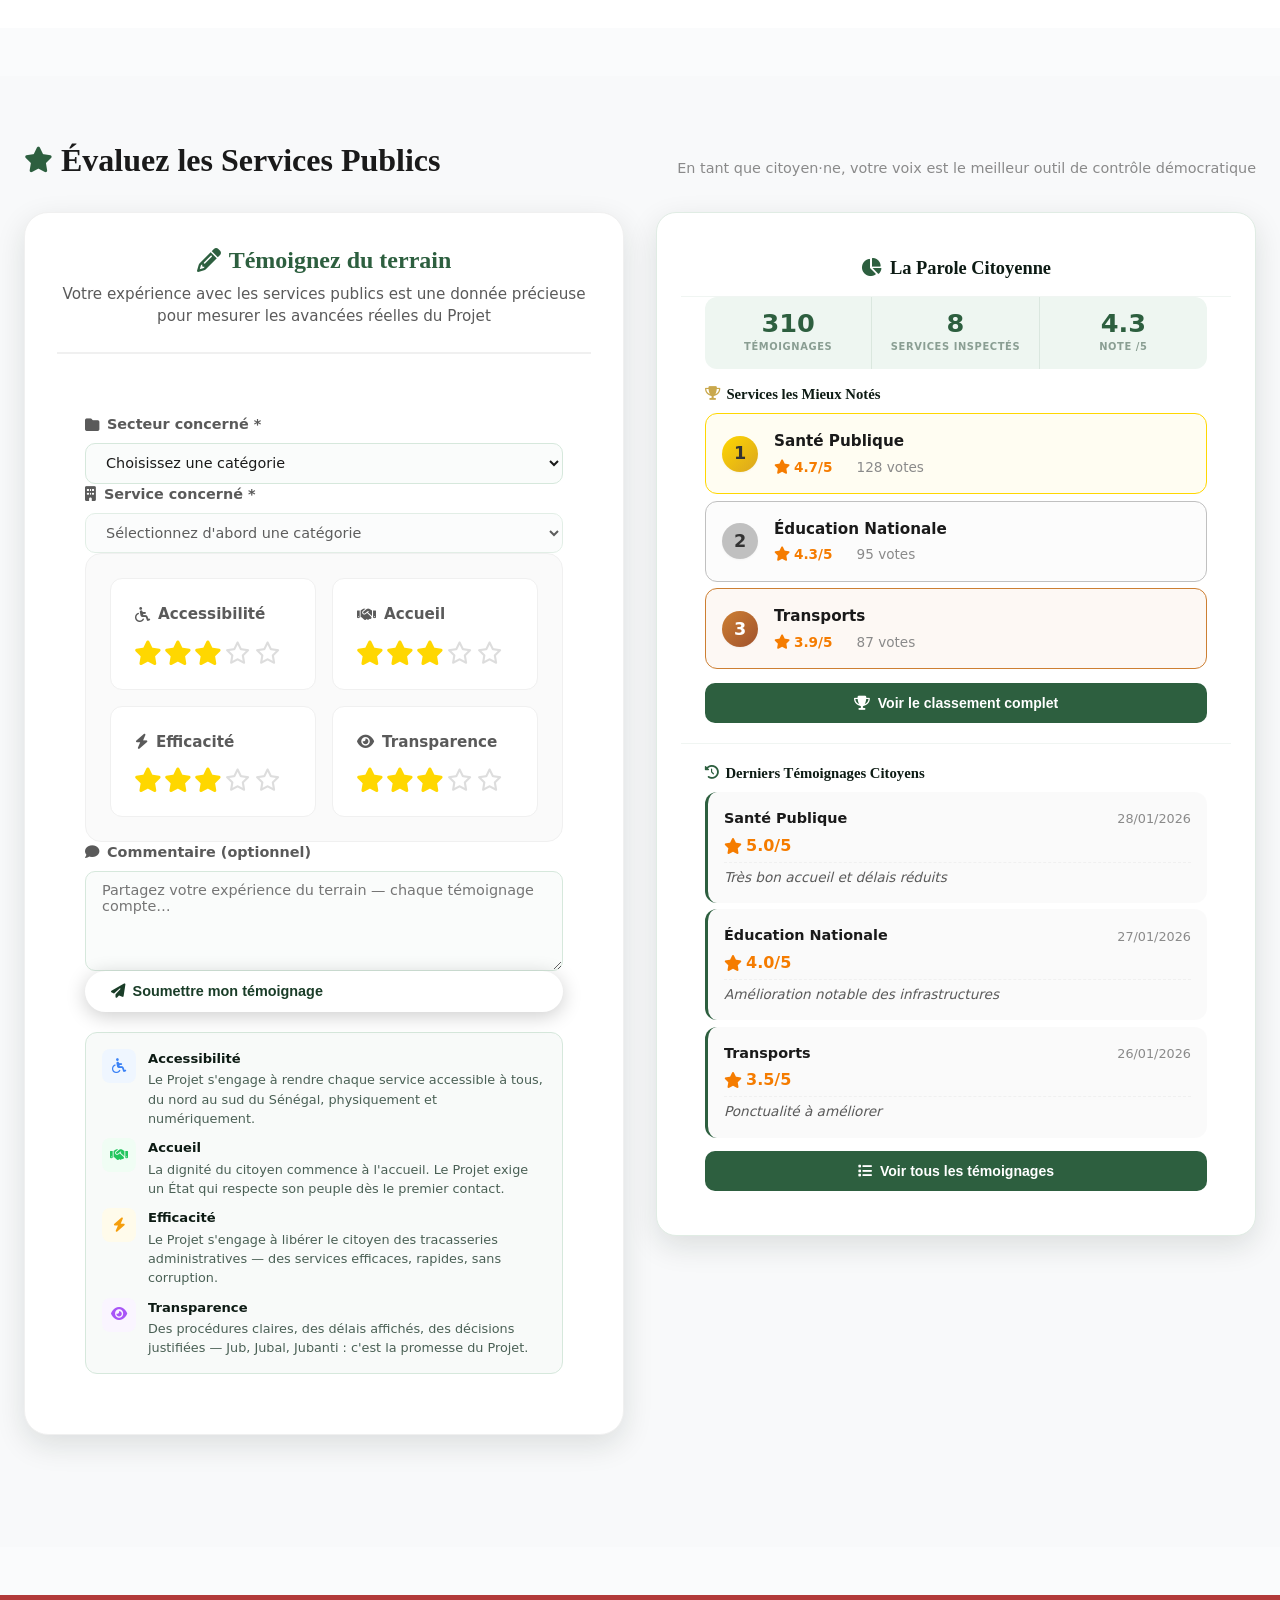
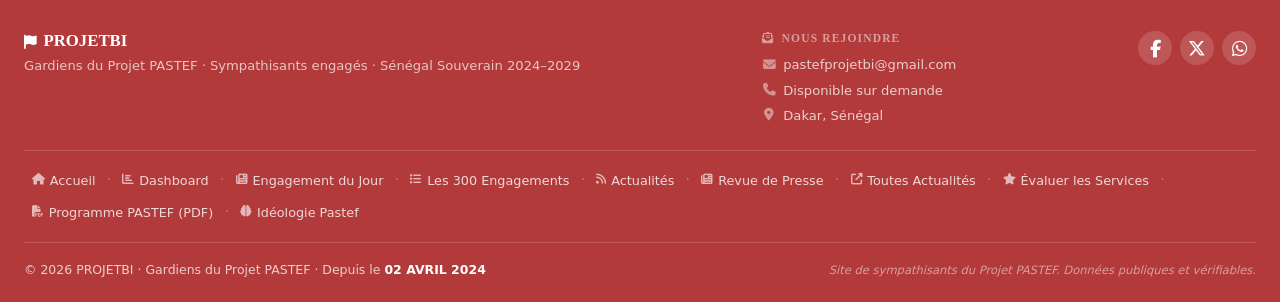
==== commit 256fe8b9: "Add files via upload" ====
--- a/index.html
+++ b/index.html
@@ -1339,7 +1339,7 @@
 if ('serviceWorker' in navigator) {
     window.addEventListener('load', () => {
         // Chemin relatif au dossier courant — fonctionne en sous-dossier (ex: /projetbi-test/)
-const swPath = new URL('sw.js?v=2', document.baseURI).href;
+const swPath = new URL('sw.js?v=3', document.baseURI).href;
         const swScope = new URL('./', document.baseURI).href;
         navigator.serviceWorker.register(swPath, { scope: swScope })
             .catch(() => {}); // Silencieux si SW non disponible
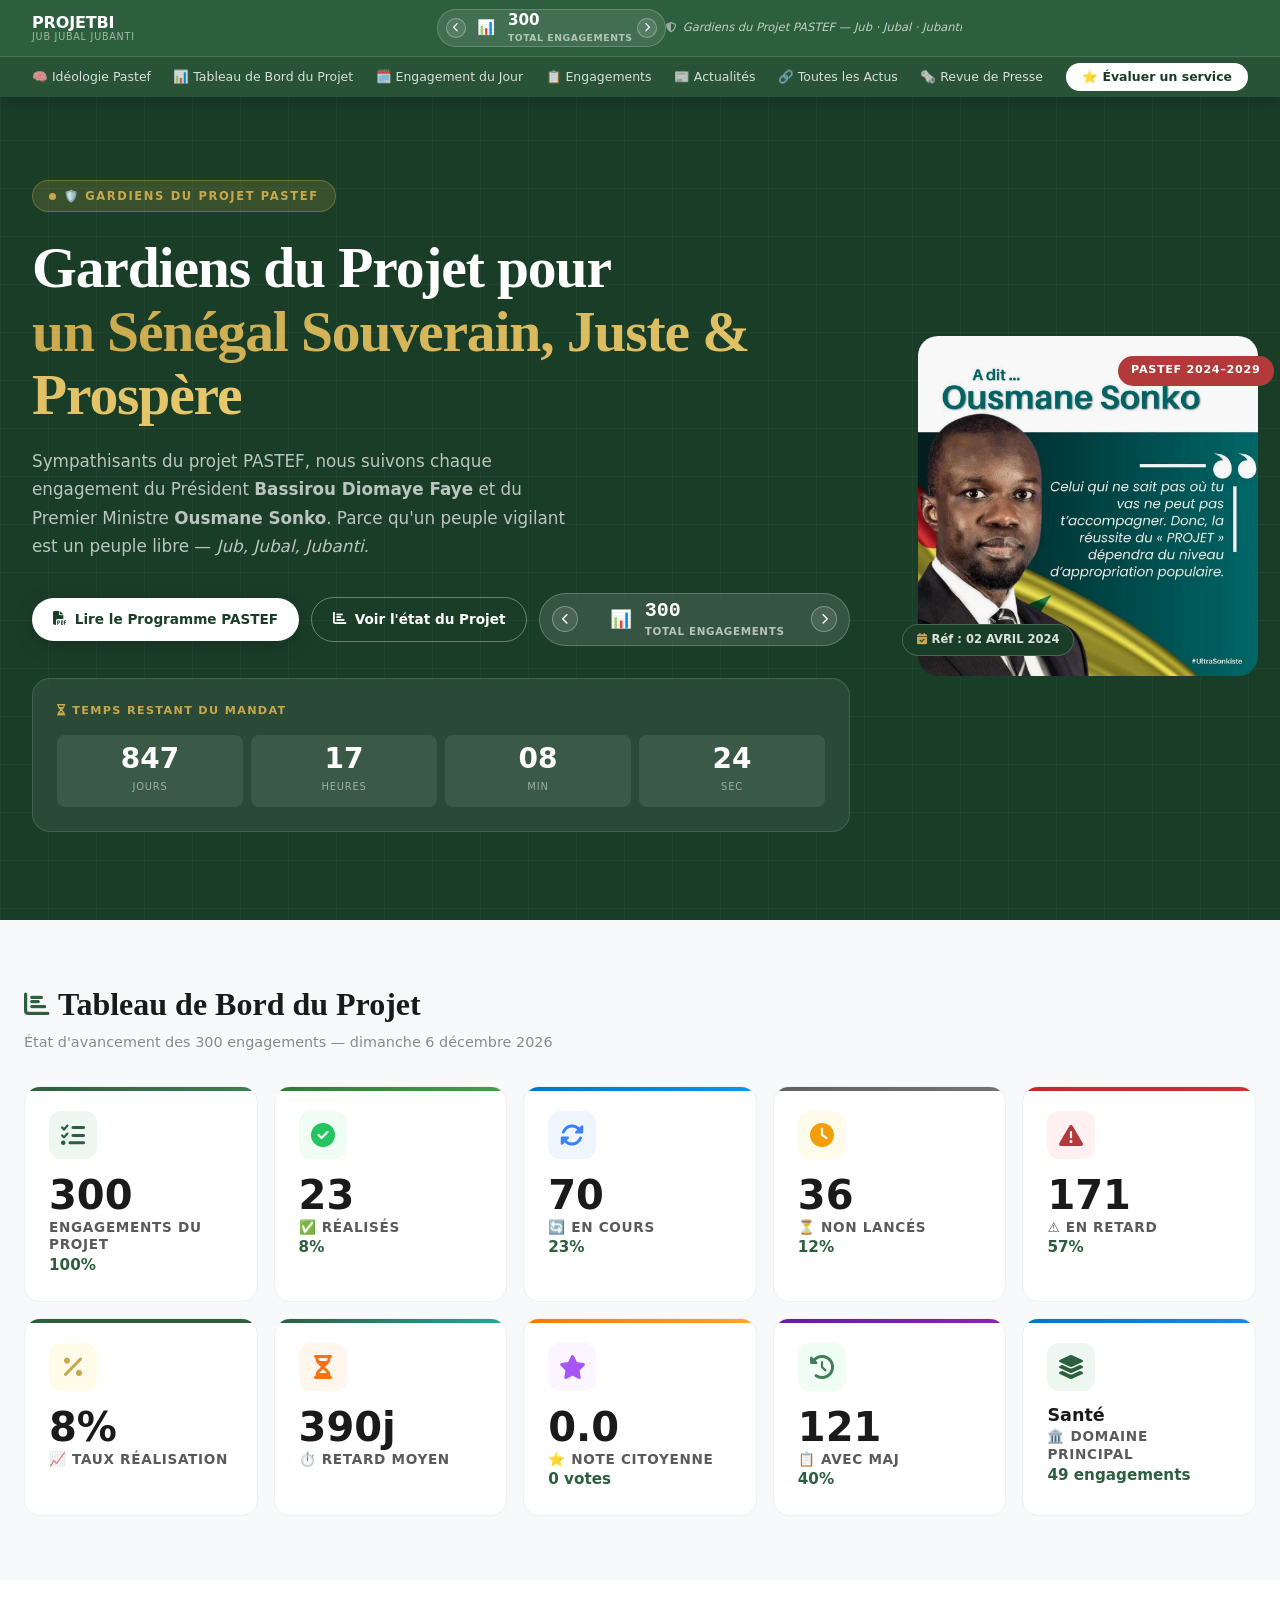
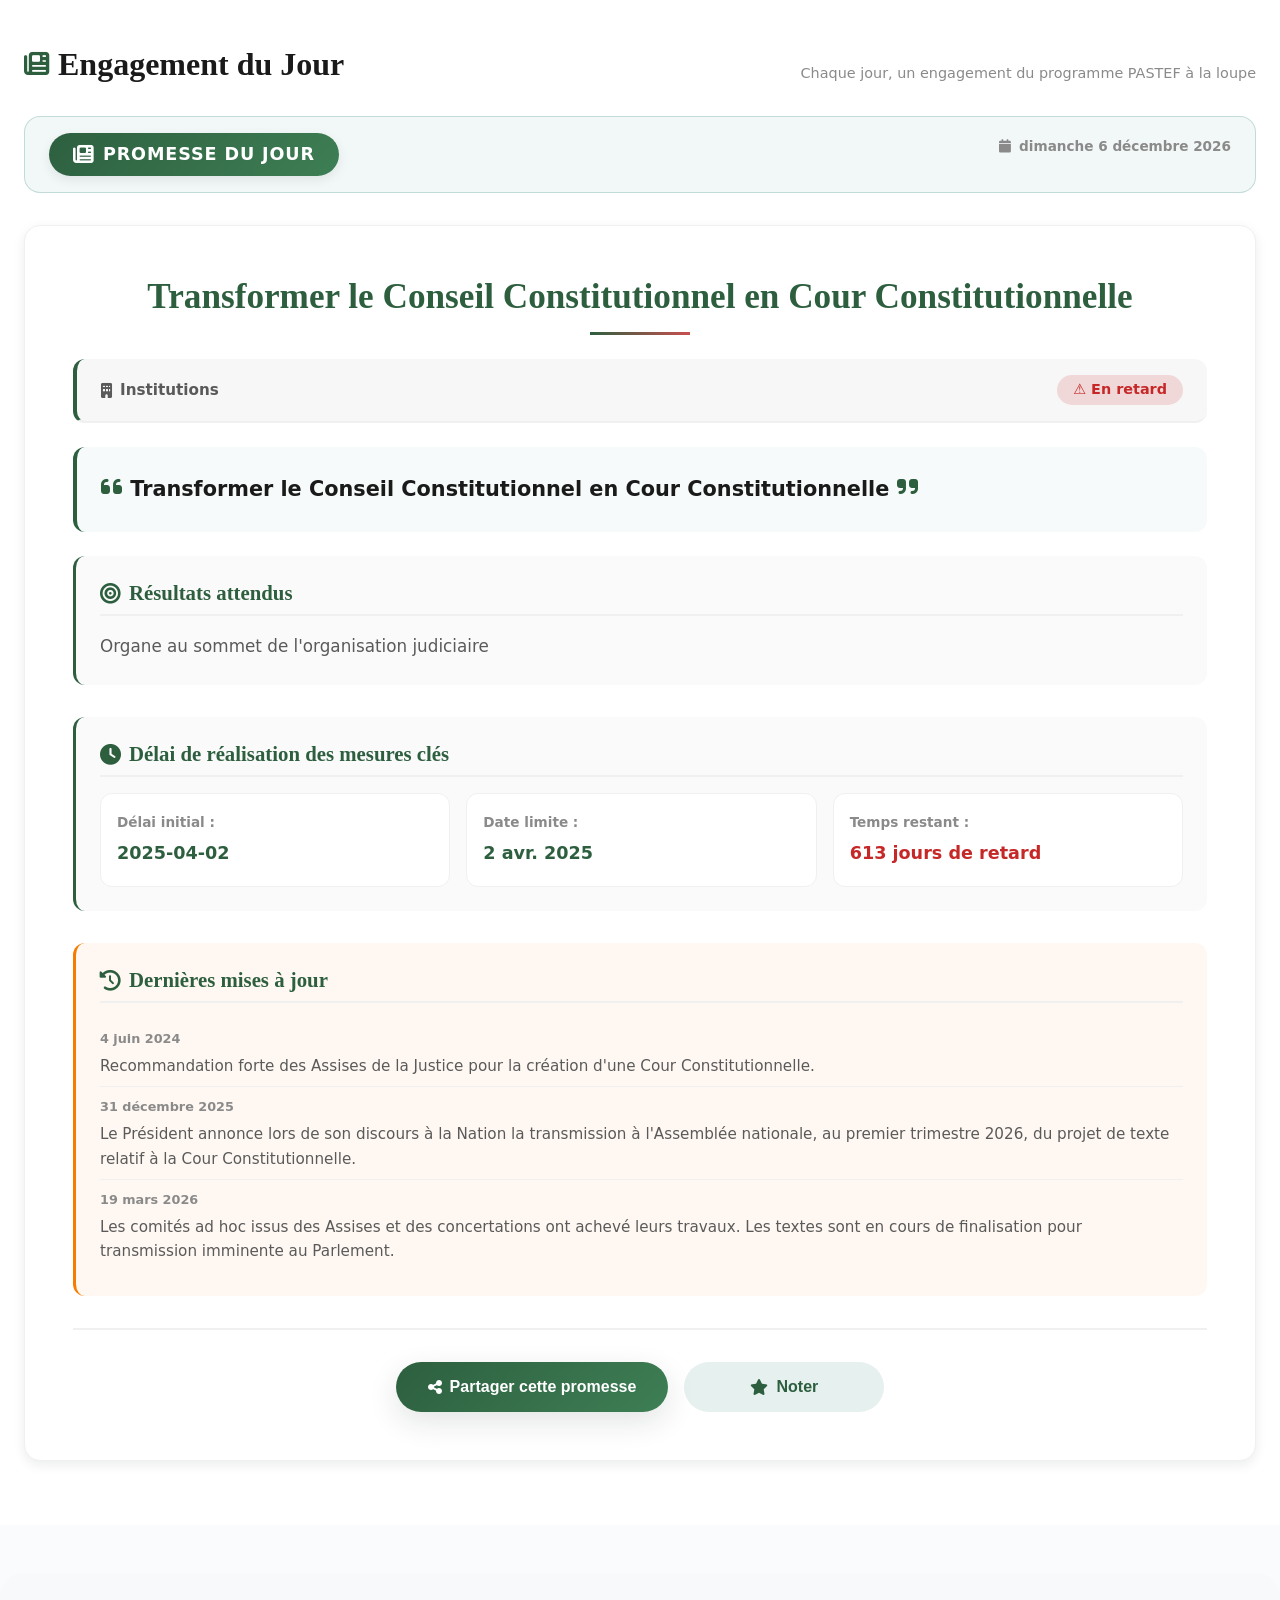
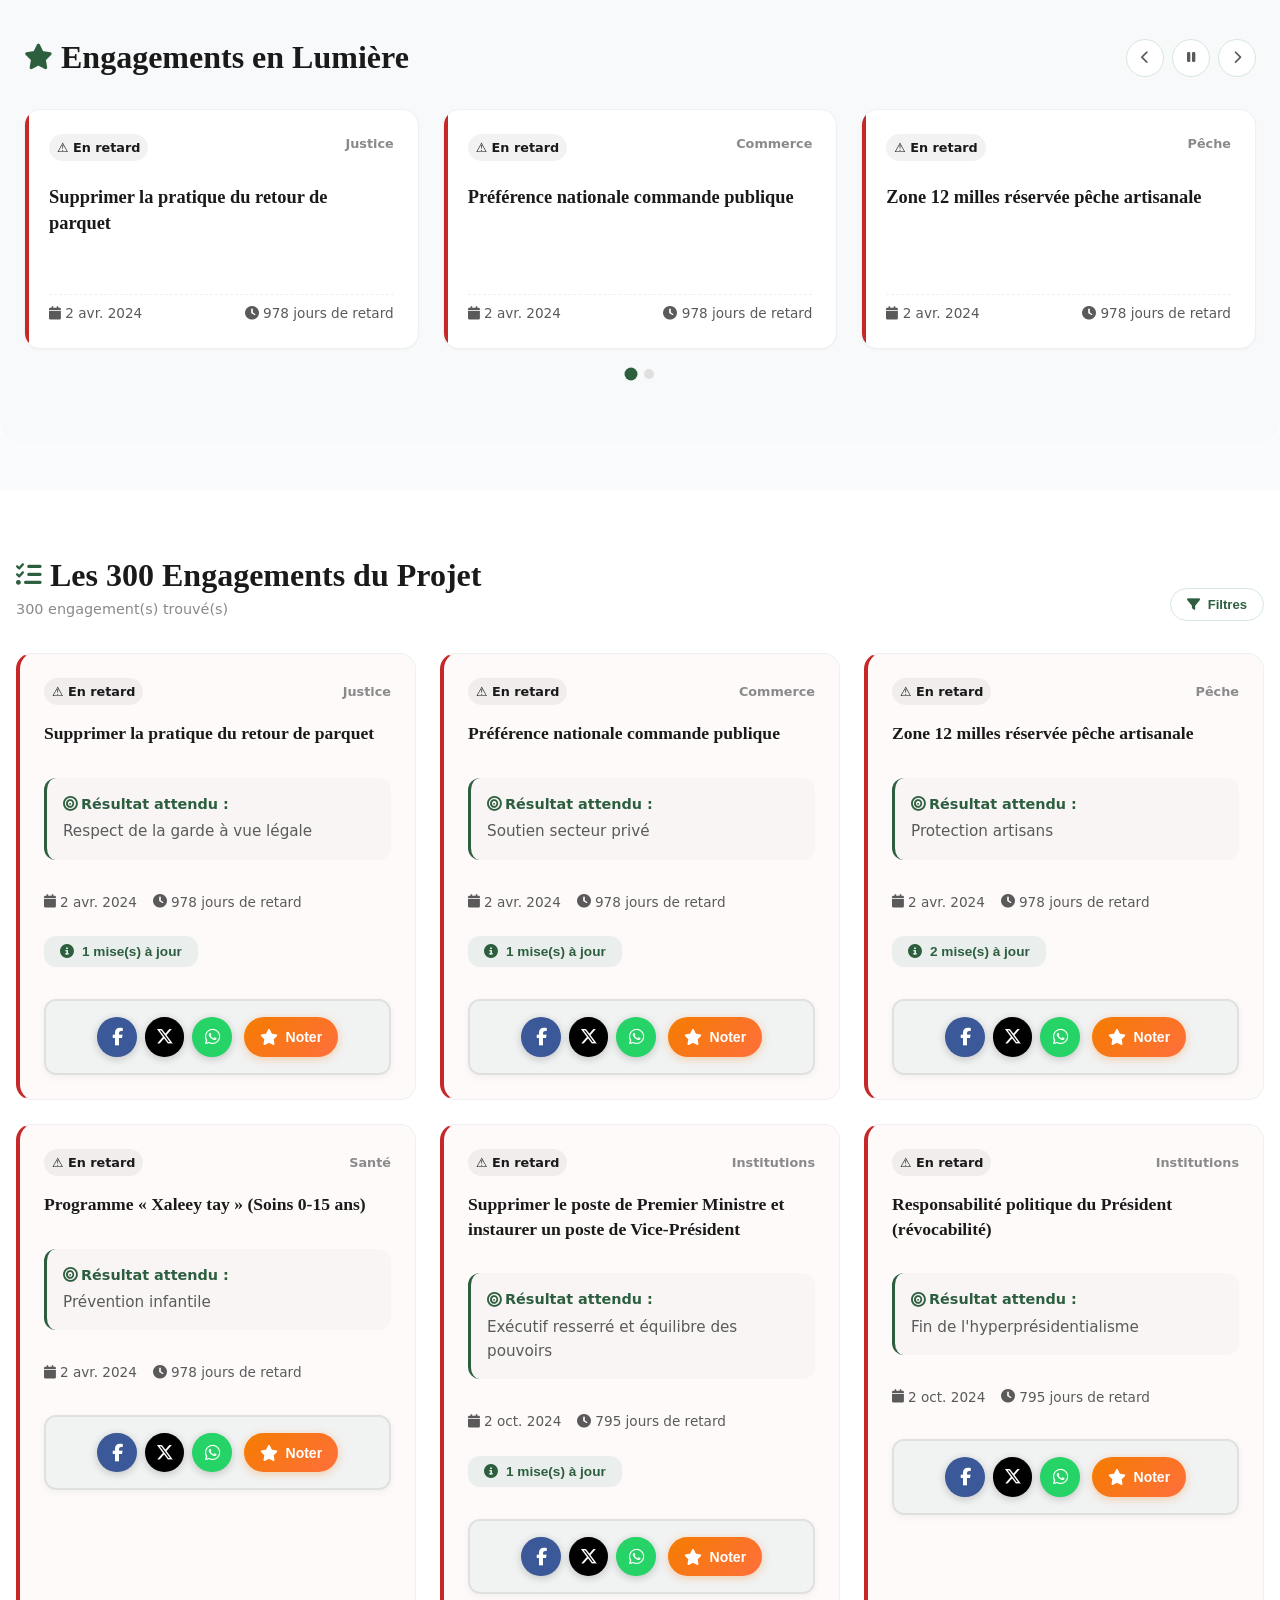
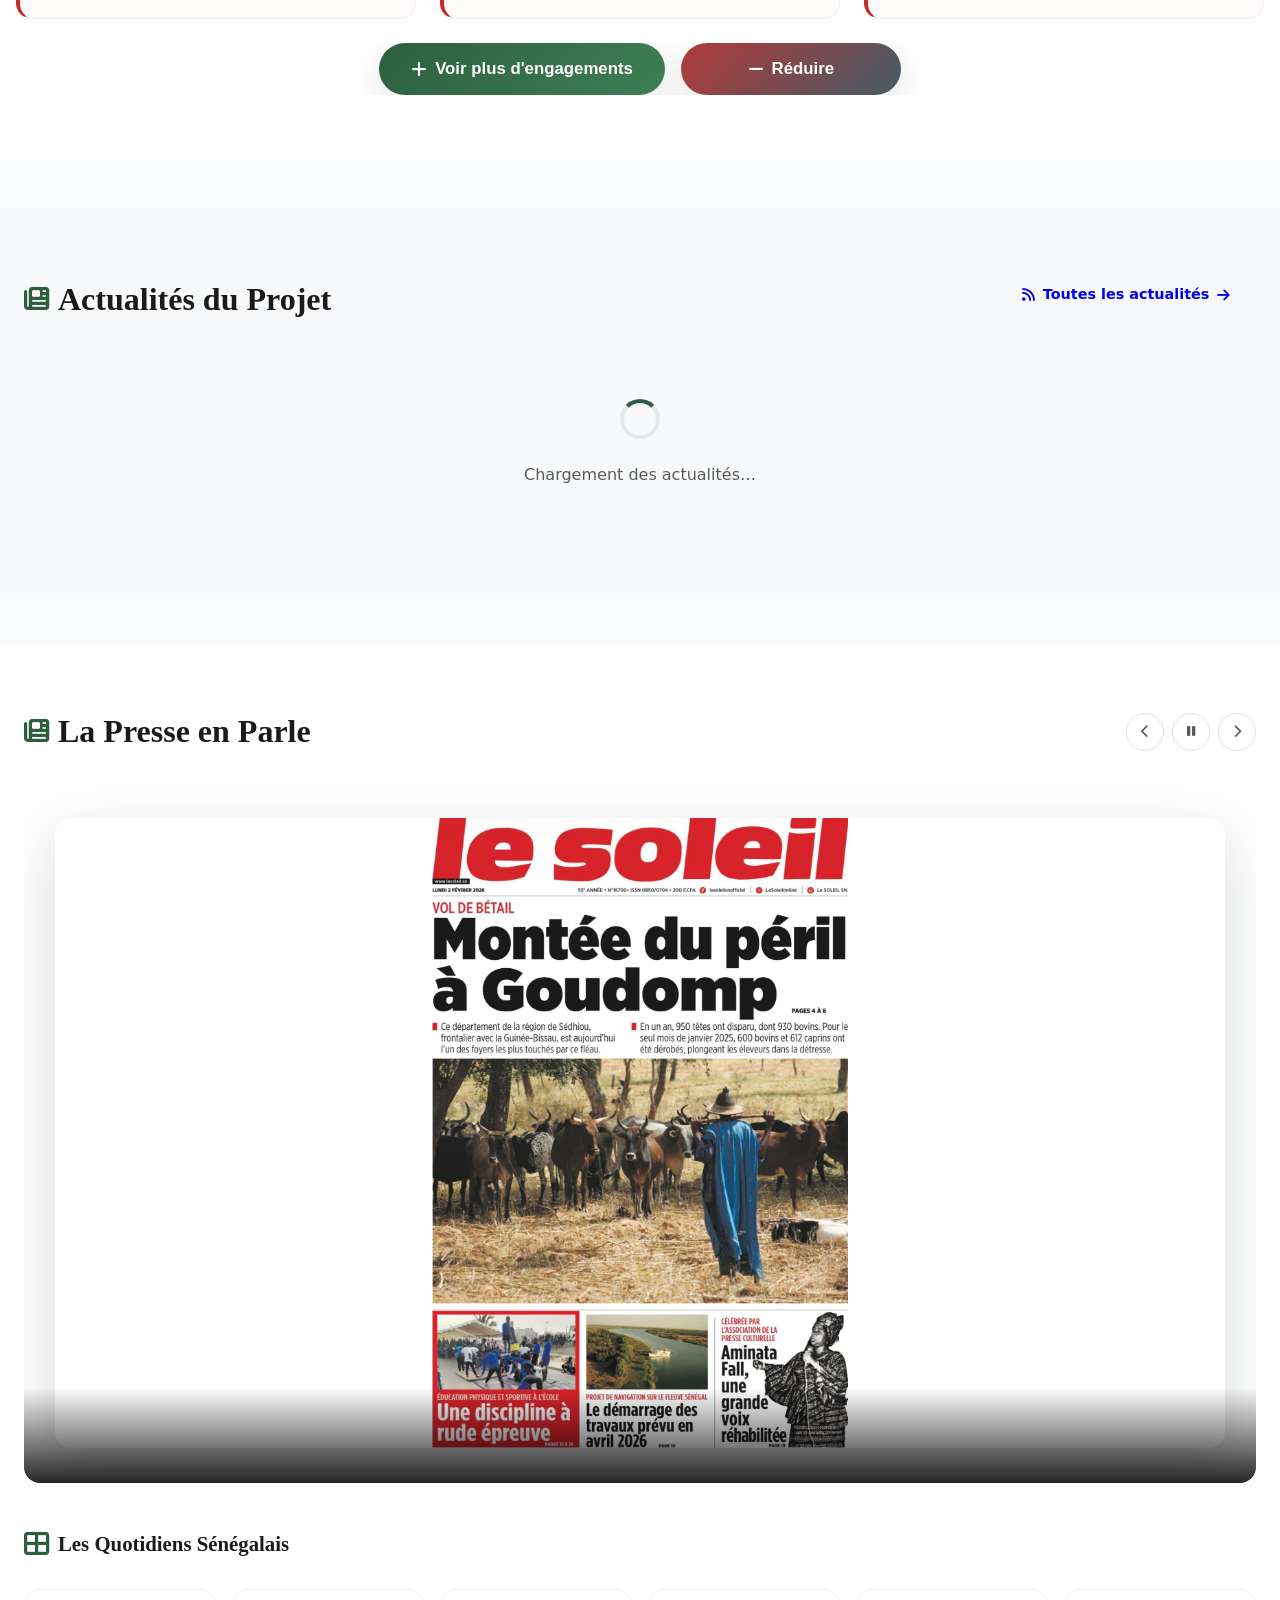
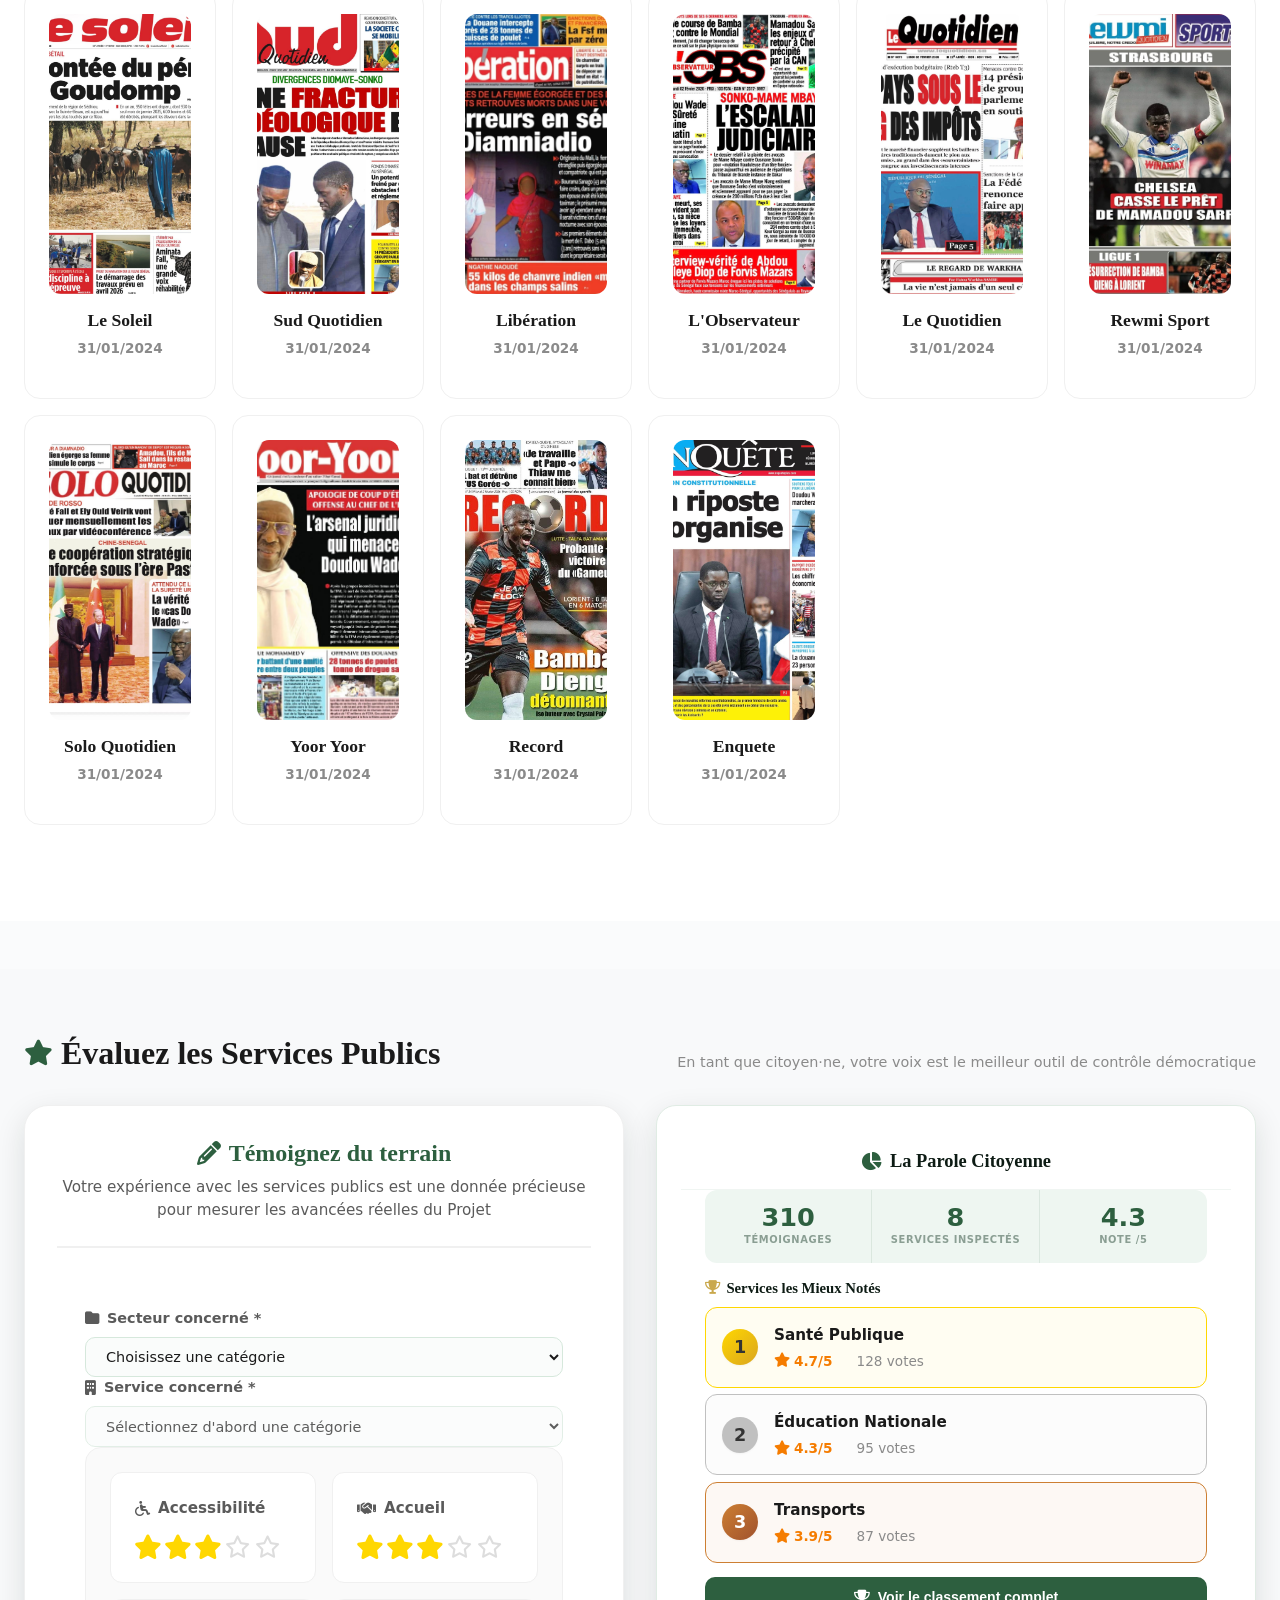
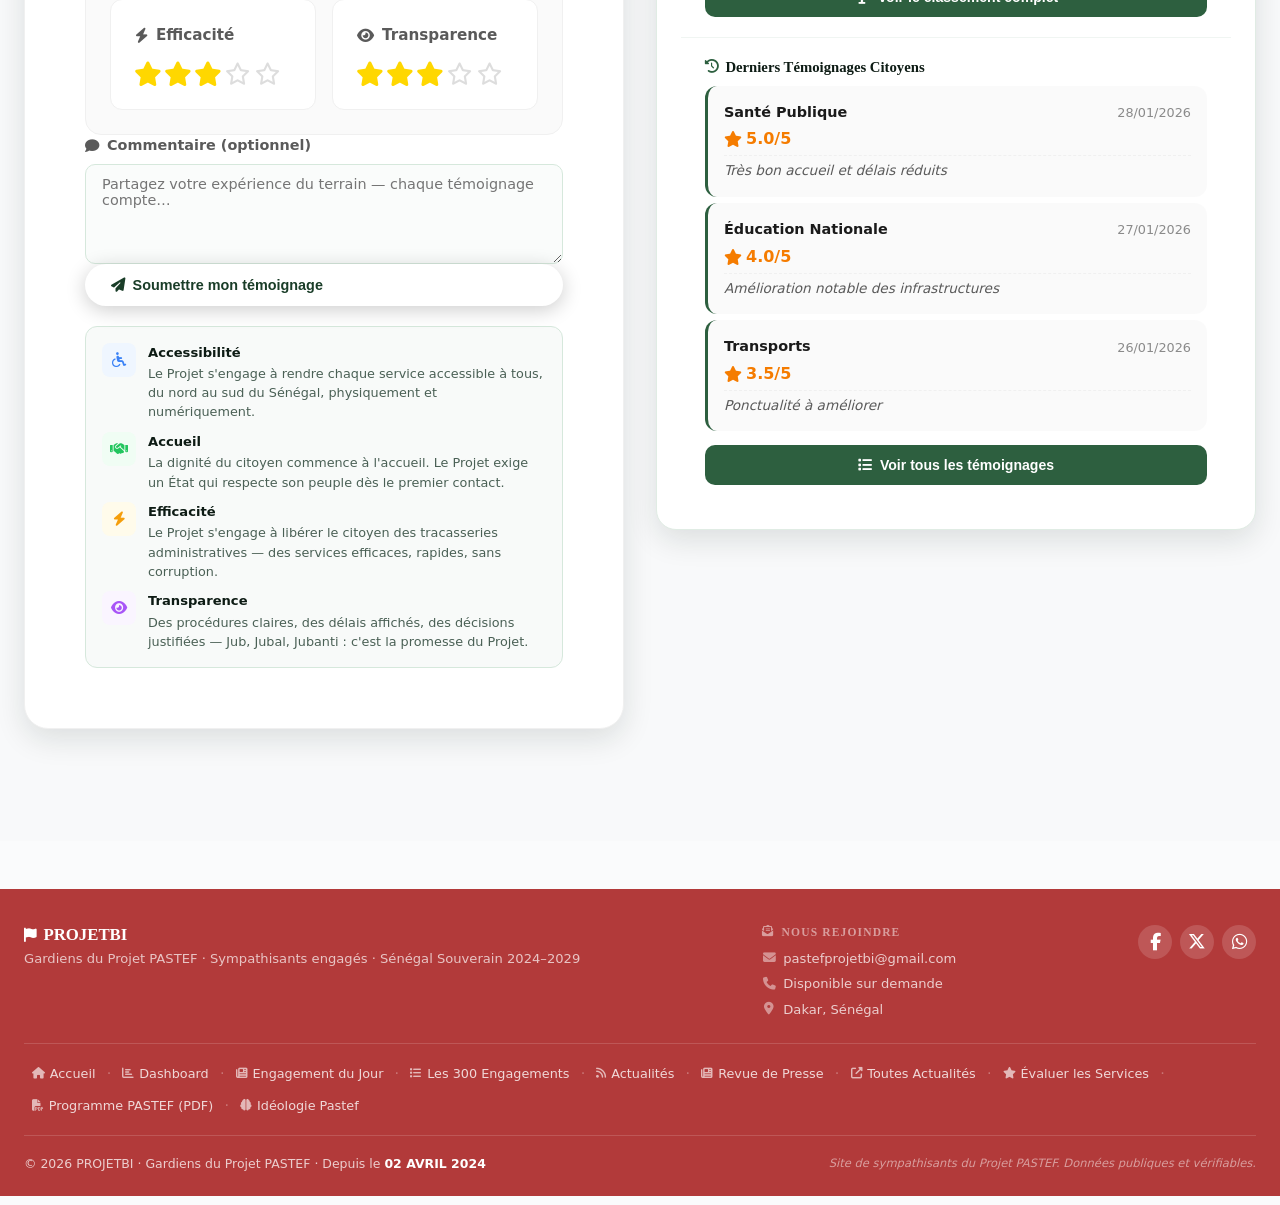
==== commit ddc5557a: "Add files via upload" ====
--- a/index.html
+++ b/index.html
@@ -146,7 +146,107 @@
         position: fixed; top: 80px; right: 1.5rem;
         z-index: 10000; display: flex; flex-direction: column; gap: .75rem;
     }
-    </style>
+    
+    /* ── SECTION ACTUALITÉS INDEX — calqué sur actualites.html ── */
+    .idx-featured {
+        display:grid;grid-template-columns:1fr 400px;
+        border-radius:20px;overflow:hidden;
+        background:white;border:1px solid #d6e8dc;
+        box-shadow:0 4px 24px rgba(13,27,20,.08);
+        margin-bottom:2rem;cursor:pointer;transition:box-shadow .3s;
+    }
+    .idx-featured:hover { box-shadow:0 16px 48px rgba(13,27,20,.14); }
+    .idx-featured-img {
+        min-height:320px;background:#1A3D28;
+        display:flex;align-items:center;justify-content:center;
+        overflow:hidden;position:relative;
+    }
+    .idx-featured-img img {
+        position:absolute;inset:0;width:100%;height:100%;
+        object-fit:cover;opacity:.85;transition:transform .5s;
+    }
+    .idx-featured:hover .idx-featured-img img { transform:scale(1.04); }
+    .idx-feat-overlay {
+        position:absolute;inset:0;
+        background:linear-gradient(135deg,rgba(13,27,20,.5),transparent);
+    }
+    .idx-feat-badge {
+        position:absolute;top:1.1rem;left:1.1rem;z-index:2;
+        background:#B23A3A;color:white;font-size:.62rem;font-weight:700;
+        letter-spacing:.1em;text-transform:uppercase;
+        padding:.28rem .75rem;border-radius:100px;
+        display:inline-flex;align-items:center;gap:.35rem;
+    }
+    .idx-feat-badge::before {
+        content:'';width:5px;height:5px;border-radius:50%;
+        background:rgba(255,255,255,.8);animation:idxBlink 1.5s infinite;
+    }
+    @keyframes idxBlink{0%,100%{opacity:1}50%{opacity:0}}
+    .idx-featured-body { padding:1.75rem;display:flex;flex-direction:column;gap:.6rem; }
+    .idx-feat-cat { font-size:.65rem;font-weight:700;letter-spacing:.14em;text-transform:uppercase;color:#2D5F3F; }
+    .idx-feat-title { font-size:clamp(1.1rem,2vw,1.5rem);font-weight:800;line-height:1.3;color:#0D1B14; }
+    .idx-feat-excerpt { font-size:.88rem;color:#4a6055;line-height:1.7;flex:1; }
+    .idx-feat-meta { display:flex;gap:.9rem;font-size:.76rem;color:#8a9e93;flex-wrap:wrap;margin-top:auto; }
+    .idx-feat-meta i { color:#3E7F55;margin-right:.2rem; }
+    .idx-feat-btn {
+        display:inline-flex;align-items:center;gap:.45rem;
+        background:#2D5F3F;color:white;
+        padding:.65rem 1.3rem;border-radius:100px;
+        font-weight:700;font-size:.82rem;
+        border:none;cursor:pointer;align-self:flex-start;
+        box-shadow:0 4px 14px rgba(45,95,63,.3);transition:all .22s;
+    }
+    .idx-feat-btn:hover { background:#1A3D28;transform:translateY(-1px); }
+    #newsGrid.idx-grid {
+        display:grid;
+        grid-template-columns:repeat(auto-fill,minmax(280px,1fr));
+        gap:1.1rem;
+    }
+    .idx-news-item {
+        background:white;border:1px solid #d6e8dc;border-radius:14px;
+        overflow:hidden;display:flex;flex-direction:column;
+        transition:all .22s;cursor:pointer;
+    }
+    .idx-news-item:hover { box-shadow:0 10px 36px rgba(13,27,20,.1);transform:translateY(-3px); }
+    .idx-news-img {
+        aspect-ratio:16/9;background:#f0f7f3;overflow:hidden;
+        display:flex;align-items:center;justify-content:center;
+        color:#3E7F55;font-size:2rem;
+    }
+    .idx-news-img img { width:100%;height:100%;object-fit:cover;transition:transform .4s; }
+    .idx-news-item:hover .idx-news-img img { transform:scale(1.06); }
+    .idx-news-body { padding:1rem;display:flex;flex-direction:column;gap:.4rem;flex:1; }
+    .idx-news-head { display:flex;align-items:center;justify-content:space-between;gap:.4rem; }
+    .idx-news-cat {
+        font-size:.62rem;font-weight:700;letter-spacing:.07em;text-transform:uppercase;
+        color:#2D5F3F;background:#eef6f1;padding:.15rem .5rem;border-radius:4px;flex-shrink:0;
+    }
+    .idx-news-date { font-size:.72rem;color:#8a9e93; }
+    .idx-news-title { font-weight:700;font-size:.9rem;line-height:1.4;color:#0D1B14; }
+    .idx-news-excerpt {
+        font-size:.8rem;color:#4a6055;line-height:1.55;
+        display:-webkit-box;-webkit-line-clamp:2;-webkit-box-orient:vertical;overflow:hidden;
+    }
+    .idx-news-foot {
+        display:flex;align-items:center;justify-content:space-between;
+        padding-top:.65rem;margin-top:auto;border-top:1px solid #d6e8dc;
+        font-size:.74rem;color:#8a9e93;
+    }
+    .idx-news-foot i { margin-right:.2rem; }
+    .idx-news-read {
+        display:inline-flex;align-items:center;gap:.25rem;
+        color:#2D5F3F;font-weight:700;font-size:.74rem;
+        background:none;border:none;cursor:pointer;padding:0;transition:gap .2s;
+    }
+    .idx-news-read:hover { gap:.45rem; }
+    @media(max-width:900px){
+        .idx-featured { grid-template-columns:1fr; }
+        .idx-featured-img { min-height:200px; }
+    }
+    @media(max-width:600px){
+        #newsGrid.idx-grid { grid-template-columns:1fr; }
+    }
+</style>
     <!-- ══ PWA Manifest ══ -->
     <link rel="manifest" href="manifest.json">
     <meta name="apple-mobile-web-app-capable" content="yes">
@@ -647,15 +747,15 @@
                 <i class="fas fa-rss"></i> Toutes les actualités <i class="fas fa-arrow-right"></i>
             </a>
         </div>
-        <!-- ID = newsGrid (exact ID app.js uses) -->
-        <div id="newsGrid" class="news-grid">
-            <div class="loading-state" style="grid-column:1/-1">
+        <!-- Article à la une -->
+        <div id="newsFeatured">
+            <div class="loading-state">
                 <div class="spinner"></div>
                 <p>Chargement des actualités…</p>
             </div>
         </div>
-
-        <!-- Modal actualité — créé dynamiquement par app.js (openNewsModal) -->
+        <!-- Grille des 7 suivants -->
+        <div id="newsGrid" class="idx-grid"></div>
     </div>
 </section>
 
@@ -1339,7 +1439,7 @@
 if ('serviceWorker' in navigator) {
     window.addEventListener('load', () => {
         // Chemin relatif au dossier courant — fonctionne en sous-dossier (ex: /projetbi-test/)
-const swPath = new URL('sw.js?v=3', document.baseURI).href;
+const swPath = new URL('sw.js?v=2', document.baseURI).href;
         const swScope = new URL('./', document.baseURI).href;
         navigator.serviceWorker.register(swPath, { scope: swScope })
             .catch(() => {}); // Silencieux si SW non disponible
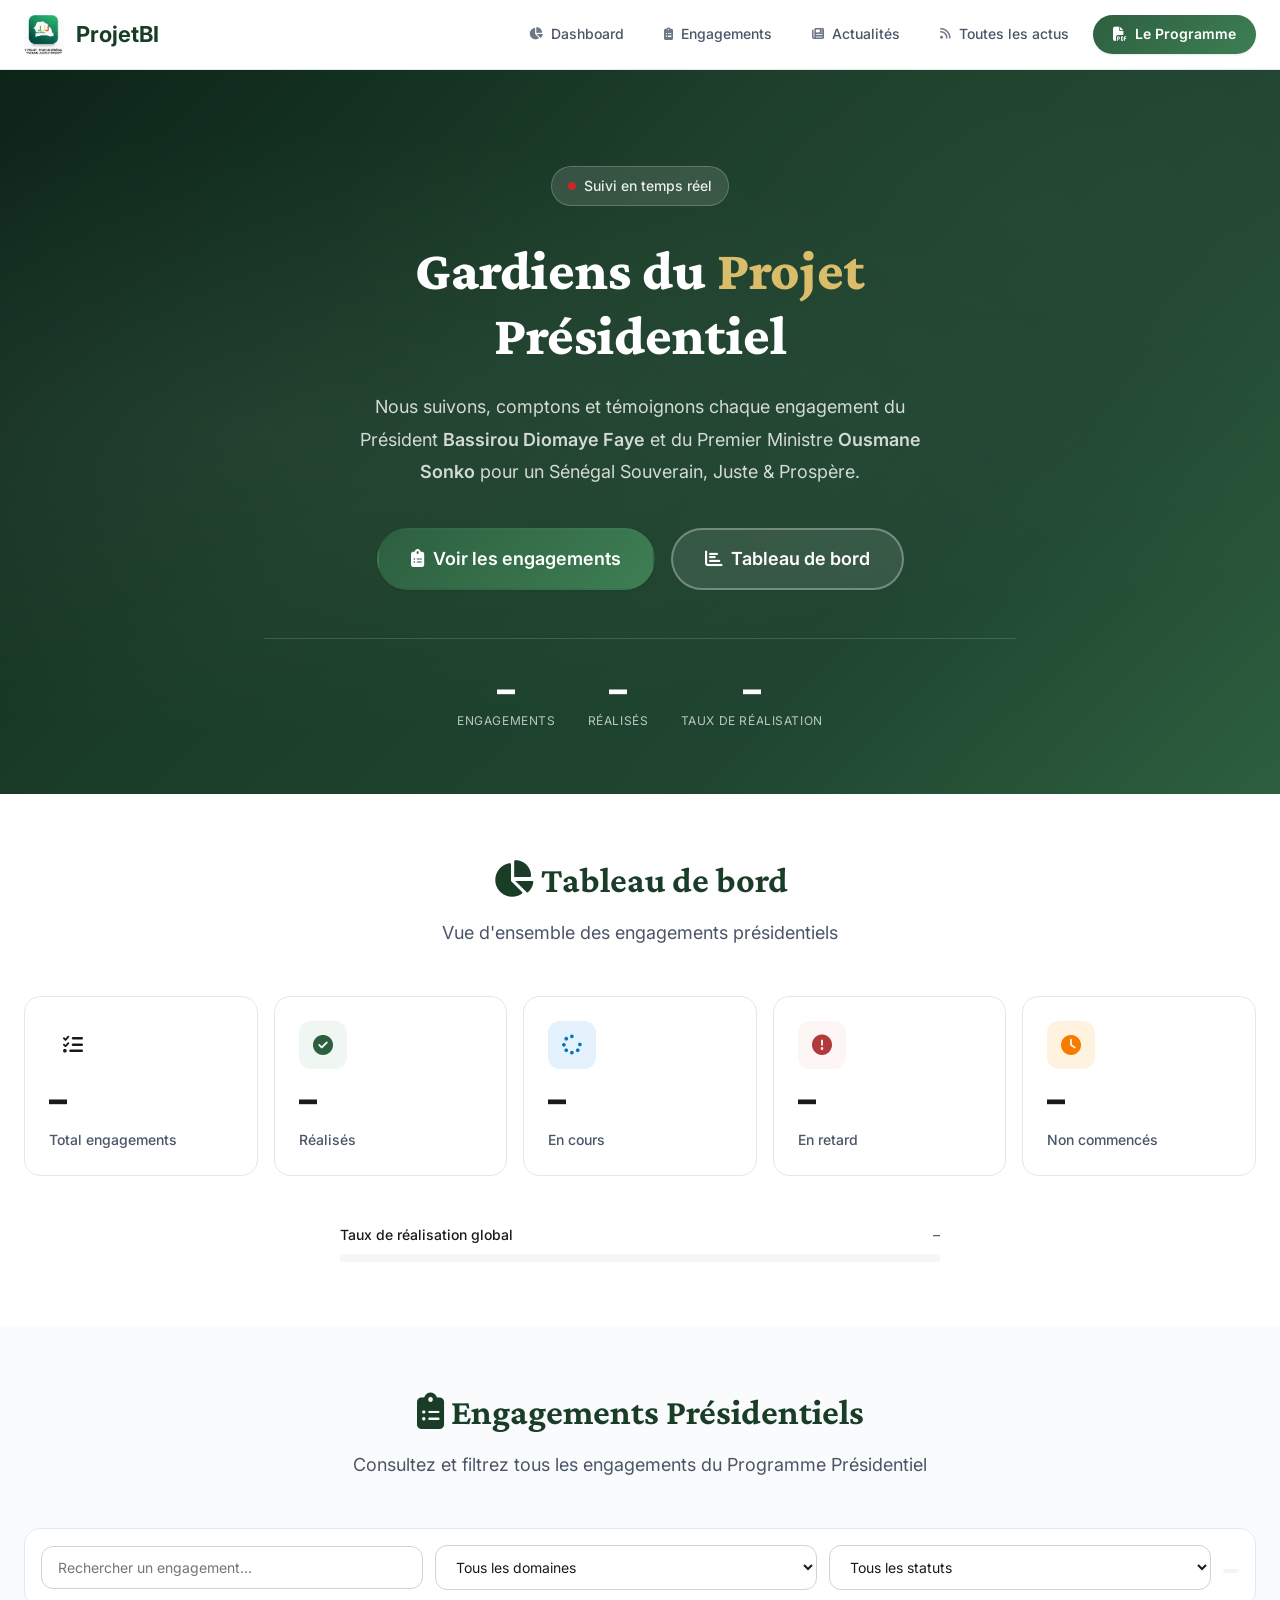
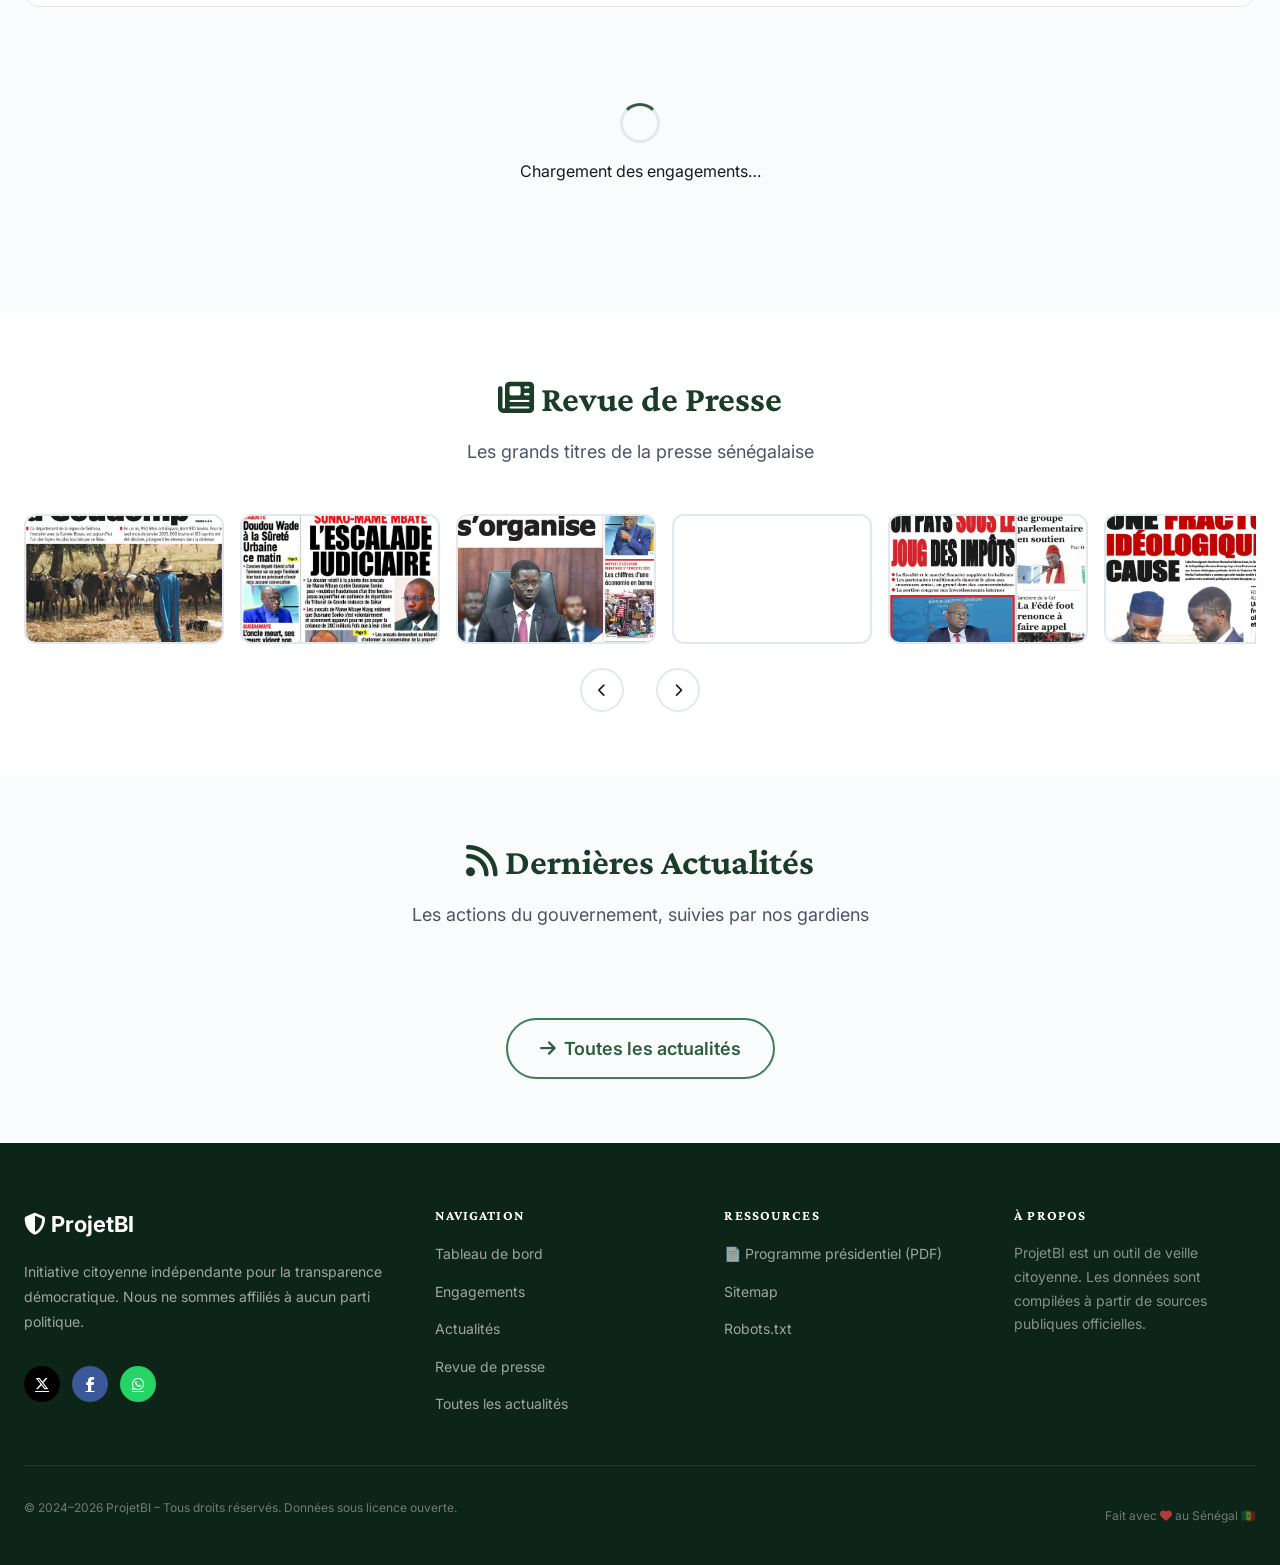
==== commit 06c6e903: "Add files via upload" ====
--- a/index.html
+++ b/index.html
@@ -1,1490 +1,698 @@
-<!--
-    index.html — version durcie (perf + sécurité + a11y)
-    Couches additives :
-      • design-system.css : tokens design + focus + reduced-motion
-      • app.perf.js       : optimisations de performance
-      • app.harden.js     : durcissement XSS + accessibilité (focus, ESC, ARIA)
-    Toutes les couches sont chargées APRÈS l'existant — aucun fichier originel n'est modifié.
--->
 <!DOCTYPE html>
-<html lang="fr">
+<html lang="fr" dir="ltr">
 <head>
-    <meta charset="UTF-8">
-    <meta name="viewport" content="width=device-width, initial-scale=1.0, maximum-scale=5.0, user-scalable=yes">
-    <!-- ══ EN-TÊTES DE SÉCURITÉ (via balises meta) ══ -->
-    <meta http-equiv="X-Content-Type-Options" content="nosniff">
-    <meta http-equiv="Referrer-Policy" content="strict-origin-when-cross-origin">
-    <meta http-equiv="Permissions-Policy" content="camera=(), microphone=(), geolocation=(), payment=()">
-    <!--
-      Content Security Policy :
-      - frame-ancestors est RETIRÉ de la meta (invalide ici, géré dans _headers HTTP)
-      - Cloudflare Analytics (static.cloudflareinsights.com) autorisé
-      - Source maps CDN autorisées dans connect-src
-    -->
-    <meta http-equiv="Content-Security-Policy" content="
-        default-src 'self';
-        script-src 'self' 'unsafe-inline' cdn.jsdelivr.net cdnjs.cloudflare.com static.cloudflareinsights.com;
-        style-src 'self' 'unsafe-inline' fonts.googleapis.com cdnjs.cloudflare.com;
-        font-src 'self' fonts.gstatic.com cdnjs.cloudflare.com;
-        img-src 'self' data: https: blob:;
-        connect-src 'self' https://jwsdxttjjbfnoufiidkd.supabase.co https://*.supabase.co
-            cdn.jsdelivr.net cdnjs.cloudflare.com static.cloudflareinsights.com;
-        object-src 'none';
-        base-uri 'self';
-    ">
-    <meta name="description" content="Gardiens du Projet PASTEF. Nous suivons, nous comptons, nous témoignons chaque engagement ou promesse issu du Projet pour
-un Sénégal Souverain, Juste & Prospère de PASTEF;Chaque promesse faite au peuple sénégalais — nous veillons à ce qu'elle soit tenue.">
-    <meta name="keywords" content="Carte membre PASTEF prix,Les membres de PASTEF,Les membres fondateurs de Pastef,Livre le projet de Pastef,Pastef et Moi,Organigramme Pastef,Les cadres de Pastef,Idéologie Pastef,PASTEF,MONCAP pastef, Bassirou Diomaye Faye, Ousmane Sonko, Jub Jubal Jubanti, engagements présidentiels, suivi citoyen, souveraineté, justice sociale, Sénégal prospère,Les membres de Pastef,Livre Le Projet de Pastef,Organigramme Pastef,Les cadres de Pastef,Idéologie Pastef,SONKO PASTEF,Carte membre Pastef,Pastef signification,telecharger programme diomaye pdf,programme diomaye,programme pastef pdf,bassirou diomaye faye,ousmane sonko">
-    <meta name="author" content="ProjetBI">
-    <meta name="robots" content="index, follow">
-    <meta name="theme-color" content="#2D5F3F">
-    <meta property="og:type" content="website">
-    <meta property="og:url" content="https://projetbi.org/">
-    <meta property="og:title" content="ProjetBI — Gardiens du Projet PASTEF pour le Sénégal">
-    <meta property="og:description" content="Sympathisants du Projet PASTEF et gardiens des engagements du Président Bassirou Diomaye Faye. Nous suivons, nous témoignons, nous encourageons chaque pas vers un Sénégal Souverain, Juste &amp; Prospère — Jub, Jubal, Jubanti.">
-    <meta property="og:image" content="https://projetbi.org/og-image.jpg">
-    <title>ProjetBI — Gardiens du Projet Sénégal | PASTEF 2024–2029</title>
-    <!-- ══ Resource hints : preconnect pour les CDN ══ -->
-    <link rel="preconnect" href="https://fonts.googleapis.com">
-    <link rel="preconnect" href="https://fonts.gstatic.com" crossorigin>
-    <link rel="preconnect" href="https://cdnjs.cloudflare.com" crossorigin>
-    <link rel="preconnect" href="https://cdn.jsdelivr.net" crossorigin>
-    <link rel="preconnect" href="https://jwsdxttjjbfnoufiidkd.supabase.co">
-    <link rel="icon" href="https://projetbi.org/favicon.png" type="image/png">
-    <link href="https://fonts.googleapis.com/css2?family=Crimson+Pro:wght@400;600;700;800&family=Inter:wght@300;400;500;600;700&display=swap" rel="stylesheet">
-    <!-- Font Awesome — crossorigin pour compatibilité SRI -->
-    <link rel="stylesheet" href="https://cdnjs.cloudflare.com/ajax/libs/font-awesome/6.5.0/css/all.min.css"
-          crossorigin="anonymous"
-          referrerpolicy="no-referrer">
-    <!-- Supabase SDK -->
-    <script src="https://cdn.jsdelivr.net/npm/@supabase/supabase-js@2" crossorigin="anonymous" defer></script>
-    <link rel="stylesheet" href="style.css">
-    <link rel="stylesheet" href="design-system.css">
-
-    <style>
-    /* ── Corrections ciblées qui ne remplacent PAS style.css ── */
-
-    /* Anti-overflow + scroll-padding pour ancres sous navbar fixe */
-    html { overflow-x: hidden; scroll-padding-top: 100px; }
-    body { overflow-x: hidden; max-width: 100%; }
-    @media (max-width: 768px) { html { scroll-padding-top: 60px; } }
-
-    @media (max-width: 768px) {
-        /* Racine : rien ne dépasse */
-        * { max-width: 100%; box-sizing: border-box; }
-
-        /* Nav mobile */
-        .nav-links {
-            display: none !important;
-            position: fixed !important;
-            top: 56px !important; left: 0 !important; right: 0 !important;
-            height: calc(100dvh - 56px) !important;
-            background: white !important;
-            flex-direction: column !important;
-            padding: 1.5rem !important;
-            gap: .25rem !important;
-            overflow-y: auto !important;
-            z-index: 998 !important;
-            border-top: 3px solid #2D5F3F !important;
-            box-shadow: 0 8px 40px rgba(0,0,0,.18) !important;
+  <meta charset="UTF-8">
+  <meta name="viewport" content="width=device-width, initial-scale=1.0, minimum-scale=1.0">
+
+  <!-- ══ TITRE & META SEO ══════════════════════════════════════════════════ -->
+  <title>ProjetBI – Gardiens des Engagements Présidentiels | Sénégal</title>
+  <meta name="description" content="ProjetBI suit en temps réel les engagements du Président Bassirou Diomaye Faye et du PM Ousmane Sonko. Tableau de bord citoyen, données ouvertes, transparence démocratique.">
+  <meta name="keywords" content="ProjetBI, Bassirou Diomaye Faye, PASTEF, engagements présidentiels, Sénégal, suivi promesses, Ousmane Sonko, transparence, gouvernance">
+  <meta name="author" content="ProjetBI – Collectif citoyen indépendant">
+  <meta name="robots" content="index, follow, max-snippet:-1, max-image-preview:large, max-video-preview:-1">
+  <link rel="canonical" href="https://projetbi.org/">
+
+  <!-- ══ OPEN GRAPH ════════════════════════════════════════════════════════ -->
+  <meta property="og:type"        content="website">
+  <meta property="og:site_name"   content="ProjetBI">
+  <meta property="og:locale"      content="fr_FR">
+  <meta property="og:url"         content="https://projetbi.org/">
+  <meta property="og:title"       content="ProjetBI – Gardiens des Engagements Présidentiels">
+  <meta property="og:description" content="Tableau de bord citoyen pour suivre en temps réel les promesses du Président Bassirou Diomaye Faye. Données ouvertes, transparence totale.">
+  <meta property="og:image"       content="https://projetbi.org/og-image.jpg">
+  <meta property="og:image:width" content="1200">
+  <meta property="og:image:height" content="630">
+  <meta property="og:image:alt"   content="ProjetBI – Tableau de bord des engagements présidentiels du Sénégal">
+
+  <!-- ══ TWITTER CARD ══════════════════════════════════════════════════════ -->
+  <meta name="twitter:card"        content="summary_large_image">
+  <meta name="twitter:site"        content="@projetbi_sn">
+  <meta name="twitter:creator"     content="@projetbi_sn">
+  <meta name="twitter:title"       content="ProjetBI – Gardiens des Engagements Présidentiels">
+  <meta name="twitter:description" content="Tableau de bord citoyen pour suivre les promesses du Président Bassirou Diomaye Faye.">
+  <meta name="twitter:image"       content="https://projetbi.org/twitter-card.jpg">
+  <meta name="twitter:image:alt"   content="ProjetBI – Dashboard engagements Sénégal">
+
+  <!-- ══ PWA & THEME ═══════════════════════════════════════════════════════ -->
+  <meta name="theme-color" content="#2D5F3F" media="(prefers-color-scheme: light)">
+  <meta name="theme-color" content="#1A3D28" media="(prefers-color-scheme: dark)">
+  <meta name="color-scheme" content="light dark">
+  <meta name="mobile-web-app-capable" content="yes">
+  <meta name="apple-mobile-web-app-capable" content="yes">
+  <meta name="apple-mobile-web-app-status-bar-style" content="default">
+  <meta name="apple-mobile-web-app-title" content="ProjetBI">
+  <link rel="manifest" href="/manifest.json">
+  <link rel="icon" href="/favicon.png" type="image/png" sizes="192x192">
+  <link rel="apple-touch-icon" href="/favicon.png">
+
+  <!-- ══ SÉCURITÉ (renforce les en-têtes HTTP de _headers) ════════════════ -->
+  <meta http-equiv="X-Content-Type-Options" content="nosniff">
+  <meta http-equiv="Referrer-Policy" content="strict-origin-when-cross-origin">
+  <meta http-equiv="Permissions-Policy" content="camera=(), microphone=(), geolocation=(), payment=(), usb=()">
+
+  <!-- ══ PERFORMANCE – Preconnect & Preload ════════════════════════════════ -->
+  <link rel="preconnect" href="https://fonts.googleapis.com" crossorigin>
+  <link rel="preconnect" href="https://fonts.gstatic.com" crossorigin>
+  <link rel="preconnect" href="https://cdnjs.cloudflare.com" crossorigin>
+  <link rel="dns-prefetch" href="https://jwsdxttjjbfnoufiidkd.supabase.co">
+
+  <!-- Polices – display=swap pour éviter le FOIT -->
+  <link rel="preload" as="style"
+    href="https://fonts.googleapis.com/css2?family=Crimson+Pro:wght@400;600;700;800&family=Inter:wght@300;400;500;600;700&display=swap">
+  <link rel="stylesheet"
+    href="https://fonts.googleapis.com/css2?family=Crimson+Pro:wght@400;600;700;800&family=Inter:wght@300;400;500;600;700&display=swap"
+    media="print" onload="this.media='all'">
+  <noscript>
+    <link rel="stylesheet"
+      href="https://fonts.googleapis.com/css2?family=Crimson+Pro:wght@400;600;700;800&family=Inter:wght@300;400;500;600;700&display=swap">
+  </noscript>
+
+  <!-- FontAwesome 6 – chargement différé -->
+  <link rel="preload" as="style"
+    href="https://cdnjs.cloudflare.com/ajax/libs/font-awesome/6.5.0/css/all.min.css">
+  <link rel="stylesheet"
+    href="https://cdnjs.cloudflare.com/ajax/libs/font-awesome/6.5.0/css/all.min.css"
+    media="print" onload="this.media='all'"
+    crossorigin="anonymous" referrerpolicy="no-referrer">
+  <noscript>
+    <link rel="stylesheet"
+      href="https://cdnjs.cloudflare.com/ajax/libs/font-awesome/6.5.0/css/all.min.css">
+  </noscript>
+
+  <!-- CSS applicatif unique (remplace style.css + corrections.css + design-system.css) -->
+  <link rel="preload" as="style" href="/style.css">
+  <link rel="stylesheet" href="/style.css">
+
+  <!-- ══ JSON-LD – Données structurées ════════════════════════════════════ -->
+  <script type="application/ld+json">
+  {
+    "@context": "https://schema.org",
+    "@graph": [
+      {
+        "@type": "WebSite",
+        "@id": "https://projetbi.org/#website",
+        "url": "https://projetbi.org/",
+        "name": "ProjetBI",
+        "description": "Plateforme citoyenne de suivi des engagements présidentiels du Sénégal",
+        "inLanguage": "fr",
+        "potentialAction": {
+          "@type": "SearchAction",
+          "target": {
+            "@type": "EntryPoint",
+            "urlTemplate": "https://projetbi.org/?q={search_term_string}"
+          },
+          "query-input": "required name=search_term_string"
         }
-        .nav-links.open, .nav-links.active, .nav-links.show {
-            display: flex !important;
-        }
-        .nav-links a, .modern-link {
-            font-size: 1.05rem !important; padding: .85rem 1.1rem !important;
-            border-radius: 10px !important; color: #0D1B14 !important;
-            font-weight: 600 !important; border-bottom: 1px solid #eee !important;
-            display: block !important; width: 100% !important;
-        }
-
-        /* Grille promesses : 1 colonne, pas de débordement */
-        #promisesGrid,
-        .promises-grid {
-            display: grid !important;
-            grid-template-columns: 1fr !important;
-            width: 100% !important;
-            padding: 0 !important;
-            margin: 0 !important;
-            overflow: hidden !important;
-        }
-
-        /* Chaque carte : pleine largeur, pas de margin lateral */
-        .promise-card,
-        .promise-item {
-            width: 100% !important;
-            max-width: 100% !important;
-            margin-left: 0 !important;
-            margin-right: 0 !important;
-            box-sizing: border-box !important;
-            overflow: hidden !important;
-        }
-
-        /* Container sections : padding uniforme */
-        .container {
-            padding-left: 1rem !important;
-            padding-right: 1rem !important;
-            margin-left: 0 !important;
-            margin-right: 0 !important;
-            width: 100% !important;
-            overflow-x: hidden !important;
-        }
-
-        section { overflow-x: hidden !important; }
-    }
-
-    @media (max-width: 480px) {
-        .container { padding-left: .75rem !important; padding-right: .75rem !important; }
-    }
-
-    /* Bouton afficher plus — respecte display:none de app.js */
-    #showMoreBtn[style*="display: none"],
-    #showLessBtn[style*="display: none"] { display: none !important; }
-
-    /* Notifications */
-    #notification-container {
-        position: fixed; top: 80px; right: 1.5rem;
-        z-index: 10000; display: flex; flex-direction: column; gap: .75rem;
-    }
-    
-    /* ── SECTION ACTUALITÉS INDEX — calqué sur actualites.html ── */
-    .idx-featured {
-        display:grid;grid-template-columns:1fr 400px;
-        border-radius:20px;overflow:hidden;
-        background:white;border:1px solid #d6e8dc;
-        box-shadow:0 4px 24px rgba(13,27,20,.08);
-        margin-bottom:2rem;cursor:pointer;transition:box-shadow .3s;
-    }
-    .idx-featured:hover { box-shadow:0 16px 48px rgba(13,27,20,.14); }
-    .idx-featured-img {
-        min-height:320px;background:#1A3D28;
-        display:flex;align-items:center;justify-content:center;
-        overflow:hidden;position:relative;
-    }
-    .idx-featured-img img {
-        position:absolute;inset:0;width:100%;height:100%;
-        object-fit:cover;opacity:.85;transition:transform .5s;
-    }
-    .idx-featured:hover .idx-featured-img img { transform:scale(1.04); }
-    .idx-feat-overlay {
-        position:absolute;inset:0;
-        background:linear-gradient(135deg,rgba(13,27,20,.5),transparent);
-    }
-    .idx-feat-badge {
-        position:absolute;top:1.1rem;left:1.1rem;z-index:2;
-        background:#B23A3A;color:white;font-size:.62rem;font-weight:700;
-        letter-spacing:.1em;text-transform:uppercase;
-        padding:.28rem .75rem;border-radius:100px;
-        display:inline-flex;align-items:center;gap:.35rem;
-    }
-    .idx-feat-badge::before {
-        content:'';width:5px;height:5px;border-radius:50%;
-        background:rgba(255,255,255,.8);animation:idxBlink 1.5s infinite;
-    }
-    @keyframes idxBlink{0%,100%{opacity:1}50%{opacity:0}}
-    .idx-featured-body { padding:1.75rem;display:flex;flex-direction:column;gap:.6rem; }
-    .idx-feat-cat { font-size:.65rem;font-weight:700;letter-spacing:.14em;text-transform:uppercase;color:#2D5F3F; }
-    .idx-feat-title { font-size:clamp(1.1rem,2vw,1.5rem);font-weight:800;line-height:1.3;color:#0D1B14; }
-    .idx-feat-excerpt { font-size:.88rem;color:#4a6055;line-height:1.7;flex:1; }
-    .idx-feat-meta { display:flex;gap:.9rem;font-size:.76rem;color:#8a9e93;flex-wrap:wrap;margin-top:auto; }
-    .idx-feat-meta i { color:#3E7F55;margin-right:.2rem; }
-    .idx-feat-btn {
-        display:inline-flex;align-items:center;gap:.45rem;
-        background:#2D5F3F;color:white;
-        padding:.65rem 1.3rem;border-radius:100px;
-        font-weight:700;font-size:.82rem;
-        border:none;cursor:pointer;align-self:flex-start;
-        box-shadow:0 4px 14px rgba(45,95,63,.3);transition:all .22s;
-    }
-    .idx-feat-btn:hover { background:#1A3D28;transform:translateY(-1px); }
-    #newsGrid.idx-grid {
-        display:grid;
-        grid-template-columns:repeat(auto-fill,minmax(280px,1fr));
-        gap:1.1rem;
-    }
-    .idx-news-item {
-        background:white;border:1px solid #d6e8dc;border-radius:14px;
-        overflow:hidden;display:flex;flex-direction:column;
-        transition:all .22s;cursor:pointer;
-    }
-    .idx-news-item:hover { box-shadow:0 10px 36px rgba(13,27,20,.1);transform:translateY(-3px); }
-    .idx-news-img {
-        aspect-ratio:16/9;background:#f0f7f3;overflow:hidden;
-        display:flex;align-items:center;justify-content:center;
-        color:#3E7F55;font-size:2rem;
-    }
-    .idx-news-img img { width:100%;height:100%;object-fit:cover;transition:transform .4s; }
-    .idx-news-item:hover .idx-news-img img { transform:scale(1.06); }
-    .idx-news-body { padding:1rem;display:flex;flex-direction:column;gap:.4rem;flex:1; }
-    .idx-news-head { display:flex;align-items:center;justify-content:space-between;gap:.4rem; }
-    .idx-news-cat {
-        font-size:.62rem;font-weight:700;letter-spacing:.07em;text-transform:uppercase;
-        color:#2D5F3F;background:#eef6f1;padding:.15rem .5rem;border-radius:4px;flex-shrink:0;
-    }
-    .idx-news-date { font-size:.72rem;color:#8a9e93; }
-    .idx-news-title { font-weight:700;font-size:.9rem;line-height:1.4;color:#0D1B14; }
-    .idx-news-excerpt {
-        font-size:.8rem;color:#4a6055;line-height:1.55;
-        display:-webkit-box;-webkit-line-clamp:2;-webkit-box-orient:vertical;overflow:hidden;
-    }
-    .idx-news-foot {
-        display:flex;align-items:center;justify-content:space-between;
-        padding-top:.65rem;margin-top:auto;border-top:1px solid #d6e8dc;
-        font-size:.74rem;color:#8a9e93;
-    }
-    .idx-news-foot i { margin-right:.2rem; }
-    .idx-news-read {
-        display:inline-flex;align-items:center;gap:.25rem;
-        color:#2D5F3F;font-weight:700;font-size:.74rem;
-        background:none;border:none;cursor:pointer;padding:0;transition:gap .2s;
-    }
-    .idx-news-read:hover { gap:.45rem; }
-    @media(max-width:900px){
-        .idx-featured { grid-template-columns:1fr; }
-        .idx-featured-img { min-height:200px; }
-    }
-    @media(max-width:600px){
-        #newsGrid.idx-grid { grid-template-columns:1fr; }
-    }
-</style>
-    <!-- ══ PWA Manifest ══ -->
-    <link rel="manifest" href="manifest.json">
-    <meta name="apple-mobile-web-app-capable" content="yes">
-    <meta name="apple-mobile-web-app-status-bar-style" content="black-translucent">
-    <meta name="apple-mobile-web-app-title" content="ProjetBI">
-    <meta name="mobile-web-app-capable" content="yes">
-
-    <!-- ══ Twitter Card enrichie ══ -->
-    <meta name="twitter:card" content="summary_large_image">
-    <meta name="twitter:site" content="@ProjetBI">
-    <meta name="twitter:title" content="ProjetBI — Gardiens du Projet PASTEF | Sénégal 2024–2029">
-    <meta name="twitter:description" content="Sympathisants PASTEF et gardiens du Projet. Nous suivons les 300 engagements du Président Diomaye Faye pour que le Sénégal tienne sa promesse de souveraineté et de justice.">
-    <meta name="twitter:image" content="https://projetbi.org/twitter-card.jpg">
-
-    <!-- ══ Données Structurées JSON-LD (Google Rich Snippets) ══ -->
-    <script type="application/ld+json">
-    {
-      "@context": "https://schema.org",
-      "@type": "WebSite",
-      "name": "ProjetBI — Gardiens du Projet PASTEF",
-      "alternateName": "Projet BI Sénégal",
-      "url": "https://projetbi.org",
-      "description": "Sympathisants du Projet PASTEF et gardiens des engagements du Président Bassirou Diomaye Faye. Nous suivons, nous témoignons, nous encourageons. Sénégal Souverain, Juste &amp; Prospère 2024-2029.",
-      "inLanguage": "fr",
-      "keywords": "Sénégal, PASTEF, Bassirou Diomaye Faye, promesses électorales, suivi engagements, transparence, gouvernance, Ousmane Sonko",
-      "potentialAction": {
-        "@type": "SearchAction",
-        "target": {
-          "@type": "EntryPoint",
-          "urlTemplate": "https://projetbi.org/#promises?q={search_term_string}"
-        },
-        "query-input": "required name=search_term_string"
       },
-      "publisher": {
+      {
         "@type": "Organization",
-        "name": "ProjetBI",
-        "url": "https://projetbi.org",
+        "@id": "https://projetbi.org/#organization",
+        "name": "ProjetBI – Collectif citoyen",
+        "url": "https://projetbi.org/",
         "logo": {
           "@type": "ImageObject",
-          "url": "https://projetbi.org/favicon.png"
+          "url": "https://projetbi.org/favicon.png",
+          "width": 192,
+          "height": 192
+        },
+        "sameAs": [
+          "https://twitter.com/projetbi_sn",
+          "https://www.facebook.com/projetbi"
+        ],
+        "description": "Collectif citoyen indépendant dédié à la transparence et au suivi des engagements présidentiels au Sénégal."
+      },
+      {
+        "@type": "WebPage",
+        "@id": "https://projetbi.org/#webpage",
+        "url": "https://projetbi.org/",
+        "name": "ProjetBI – Gardiens des Engagements Présidentiels",
+        "isPartOf": { "@id": "https://projetbi.org/#website" },
+        "about": { "@id": "https://projetbi.org/#organization" },
+        "description": "Tableau de bord citoyen pour suivre en temps réel les engagements du Président Bassirou Diomaye Faye.",
+        "inLanguage": "fr",
+        "breadcrumb": {
+          "@type": "BreadcrumbList",
+          "itemListElement": [{
+            "@type": "ListItem",
+            "position": 1,
+            "name": "Accueil",
+            "item": "https://projetbi.org/"
+          }]
         }
       }
-    }
-    </script>
-    <script type="application/ld+json">
-    {
-      "@context": "https://schema.org",
-      "@type": "Dataset",
-      "name": "Engagements Présidentiels Sénégal 2024-2029",
-      "description": "Suivi citoyen des 300 engagements du Programme PASTEF porté par le Président Bassirou Diomaye Faye et le Premier Ministre Ousmane Sonko. Un projet de souveraineté, de justice et de prospérité pour le peuple sénégalais.",
-      "url": "https://projetbi.org",
-      "creator": { "@type": "Organization", "name": "ProjetBI" },
-      "temporalCoverage": "2024/2029",
-      "spatialCoverage": { "@type": "Place", "name": "Sénégal" },
-      "license": "https://creativecommons.org/licenses/by/4.0/",
-      "isAccessibleForFree": true
-    }
-    </script>
-    <script type="application/ld+json">
-    {
-      "@context": "https://schema.org",
-      "@type": "FAQPage",
-      "mainEntity": [
-        {
-          "@type": "Question",
-          "name": "Que contient le Programme PASTEF de Bassirou Diomaye Faye ?",
-          "acceptedAnswer": {
-            "@type": "Answer",
-            "text": "Le Projet PASTEF, défendu par le Président Bassirou Diomaye Faye et le Premier Ministre Ousmane Sonko, contient 300 engagements couvrant la santé, l'éducation, la souveraineté économique, la justice et la sécurité. Nous, sympathisants et gardiens du Projet, suivons chacun d'eux en temps réel sur ProjetBI.org."
-          }
-        },
-        {
-          "@type": "Question",
-          "name": "Comment soutenir et suivre le Programme PASTEF ?",
-          "acceptedAnswer": {
-            "@type": "Answer",
-            "text": "ProjetBI.org est la plateforme des gardiens du Projet PASTEF. En tant que sympathisants engagés, nous suivons et documentons chaque avancée du programme du Président Diomaye Faye. Chaque engagement est classifié : Réalisé, En cours, Non lancé ou En retard — avec des données transparentes et vérifiables."
-          }
-        },
-        {
-          "@type": "Question",
-          "name": "Quels sont les grands axes du Projet PASTEF pour le Sénégal ?",
-          "acceptedAnswer": {
-            "@type": "Answer",
-            "text": "Le Projet PASTEF s'articule autour de la souveraineté nationale, la justice sociale, la prospérité partagée et la gouvernance exemplaire. Le mandat du Président Bassirou Diomaye Faye, investi le 2 avril 2024, court jusqu'en 2029. ProjetBI veille à ce que chaque engagement soit honoré."
-          }
-        }
-      ]
-    }
-    </script>
+    ]
+  }
+  </script>
 </head>
+
 <body>
-
-<!-- ══ Lien d'accès rapide pour utilisateurs clavier (WCAG 2.4.1) ══ -->
-<a href="#contenu-principal" class="skip-link">Aller au contenu principal</a>
-
-<!-- ════════════════════════════════════════════
-     NAVBAR — IDs: modernNav, modernMenu, modernHamburger
-     (+ navbar, progressIndicator pour app.js scroll)
-     ════════════════════════════════════════════ -->
-<div id="progressIndicator" style="position:fixed;top:0;left:0;height:3px;width:0%;background:linear-gradient(90deg,#2D5F3F,#C9A84C);z-index:9999;transition:width .1s;"></div>
-
-<nav class="navbar" id="modernNav">
-    <!-- LIGNE 1 : Logo + KPI sous logo + Tagline + Hamburger mobile -->
-    <div class="nav-row-1">
-        <div class="nav-row-inner">
-            <div class="nav-logo-kpi">
-                <a href="#accueil" class="nav-logo">
-                    <img src="https://projetbi.org/favicon.png" alt="PROJETBI" class="nav-logo-img" onerror="this.style.display='none'">
-                    <div class="nav-logo-block">
-                        <span class="nav-logo-text">PROJETBI</span>
-                        <span class="nav-logo-sub">Jub Jubal Jubanti</span>
-                    </div>
-                </a>
-                <!-- KPI carousel desktop — sous le logo -->
-             
-            </div>
-            <div class="nav-row-center">
-              <div class="nav-kpi-under-logo">
-                    <button class="nav-kpi-mini-btn" aria-label="KPI précédent" onclick="document.getElementById('kpiPrev').click()"><i class="fas fa-chevron-left" aria-hidden="true"></i></button>
-                    <div id="navKpiDesktop" class="nav-kpi-mini-display"></div>
-                    <button class="nav-kpi-mini-btn" aria-label="KPI suivant" onclick="document.getElementById('kpiNext').click()"><i class="fas fa-chevron-right" aria-hidden="true"></i></button>
-                </div> 
-                <span class="nav-tagline"><i class="fas fa-shield-alt"></i> Gardiens du Projet PASTEF — Jub · Jubal · Jubanti</span>
-              </div>
-            <button class="hamburger" id="modernHamburger" aria-label="Menu" aria-expanded="false">
-                <span></span><span></span><span></span>
+  <!-- ══ SKIP LINK (accessibilité clavier) ════════════════════════════════ -->
+  <a href="#main-content" class="skip-link">Aller au contenu principal</a>
+
+  <!-- ══ BANNIÈRE MISE À JOUR SW ══════════════════════════════════════════ -->
+  <div id="updateBanner" role="alert" aria-live="polite"
+    style="display:none;position:fixed;bottom:0;left:0;right:0;z-index:9999;
+           background:var(--color-brand-700);color:#fff;padding:1rem 1.5rem;
+           align-items:center;justify-content:center;gap:1rem;flex-wrap:wrap">
+    <span><i class="fas fa-sync-alt" aria-hidden="true"></i> Une nouvelle version est disponible.</span>
+    <button data-action="update" class="btn btn-secondary btn-sm">Mettre à jour</button>
+    <button onclick="document.getElementById('updateBanner').style.display='none'"
+            class="btn btn-ghost btn-sm" style="color:#fff">Ignorer</button>
+  </div>
+
+  <!-- ══ NAVIGATION ═══════════════════════════════════════════════════════ -->
+  <header>
+    <nav class="navbar" role="navigation" aria-label="Navigation principale">
+      <div class="navbar-inner">
+
+        <a href="/" class="navbar-brand" aria-label="ProjetBI – Accueil">
+          <img src="/favicon.png" alt="Logo ProjetBI" width="40" height="40" loading="eager">
+          <span>ProjetBI</span>
+        </a>
+
+        <!-- Hamburger mobile -->
+        <button class="mobile-menu-btn" aria-label="Ouvrir le menu" aria-expanded="false" aria-controls="nav-menu">
+          <span></span>
+          <span></span>
+          <span></span>
+        </button>
+
+        <ul class="nav-menu" id="nav-menu" role="menubar" aria-label="Menu principal">
+          <li role="none">
+            <a href="#dashboard" class="nav-link" role="menuitem">
+              <i class="fas fa-chart-pie" aria-hidden="true"></i> Dashboard
+            </a>
+          </li>
+          <li role="none">
+            <a href="#engagements" class="nav-link" role="menuitem">
+              <i class="fas fa-clipboard-list" aria-hidden="true"></i> Engagements
+            </a>
+          </li>
+          <li role="none">
+            <a href="#actualites" class="nav-link" role="menuitem">
+              <i class="fas fa-newspaper" aria-hidden="true"></i> Actualités
+            </a>
+          </li>
+          <li role="none">
+            <a href="/actualites.html" class="nav-link" role="menuitem">
+              <i class="fas fa-rss" aria-hidden="true"></i> Toutes les actus
+            </a>
+          </li>
+          <li role="none">
+            <a href="/Livre-Programme-Bassirou-Diomaye-Faye.pdf"
+               class="nav-cta-btn" role="menuitem"
+               target="_blank" rel="noopener noreferrer"
+               aria-label="Télécharger le programme présidentiel (PDF, nouvelle fenêtre)">
+              <i class="fas fa-file-pdf" aria-hidden="true"></i> Le Programme
+            </a>
+          </li>
+        </ul>
+      </div>
+    </nav>
+  </header>
+
+  <!-- ══ CONTENU PRINCIPAL ════════════════════════════════════════════════ -->
+  <main id="main-content" tabindex="-1">
+
+    <!-- ── HERO ─────────────────────────────────────────────────────────── -->
+    <section class="hero" aria-labelledby="hero-title">
+      <div class="hero-content">
+
+        <div class="hero-badge" aria-label="Statut : En direct">
+          <span class="live-dot" aria-hidden="true"></span>
+          Suivi en temps réel
+        </div>
+
+        <h1 class="hero-title" id="hero-title">
+          Gardiens du <em>Projet</em><br>Présidentiel
+        </h1>
+
+        <p class="hero-subtitle">
+          Nous suivons, comptons et témoignons chaque engagement du
+          Président <strong>Bassirou Diomaye Faye</strong> et du Premier Ministre
+          <strong>Ousmane Sonko</strong> pour un Sénégal Souverain, Juste &amp; Prospère.
+        </p>
+
+        <div class="hero-actions">
+          <a href="#engagements" class="btn btn-primary btn-lg">
+            <i class="fas fa-clipboard-list" aria-hidden="true"></i>
+            Voir les engagements
+          </a>
+          <a href="#dashboard" class="btn btn-secondary btn-lg">
+            <i class="fas fa-chart-bar" aria-hidden="true"></i>
+            Tableau de bord
+          </a>
+        </div>
+
+        <!-- Chiffres clés héro -->
+        <div class="hero-stats-bar" aria-label="Statistiques clés">
+          <div class="hero-stat">
+            <span class="hero-stat-value" id="heroTotal" aria-label="Total des engagements">–</span>
+            <span class="hero-stat-label">Engagements</span>
+          </div>
+          <div class="hero-stat">
+            <span class="hero-stat-value" id="heroRealise" aria-label="Engagements réalisés">–</span>
+            <span class="hero-stat-label">Réalisés</span>
+          </div>
+          <div class="hero-stat">
+            <span class="hero-stat-value" id="heroTaux" aria-label="Taux de réalisation">–</span>
+            <span class="hero-stat-label">Taux de réalisation</span>
+          </div>
+        </div>
+      </div>
+    </section>
+
+    <!-- ── DASHBOARD ─────────────────────────────────────────────────────── -->
+    <section id="dashboard" class="dashboard-section section" aria-labelledby="dashboard-title">
+      <div class="container">
+
+        <header class="section-header">
+          <h2 class="section-title" id="dashboard-title">
+            <i class="fas fa-chart-pie" aria-hidden="true"></i>
+            Tableau de bord
+          </h2>
+          <p class="section-subtitle">Vue d'ensemble des engagements présidentiels</p>
+        </header>
+
+        <!-- Stat cards -->
+        <div class="stats-grid" role="list" aria-label="Statistiques des engagements">
+
+          <div class="stat-card" role="listitem">
+            <div class="stat-card-icon brand" aria-hidden="true">
+              <i class="fas fa-list-check"></i>
+            </div>
+            <div class="stat-card-value" id="statTotal" aria-label="Total">–</div>
+            <div class="stat-card-label">Total engagements</div>
+          </div>
+
+          <div class="stat-card" role="listitem">
+            <div class="stat-card-icon green" aria-hidden="true">
+              <i class="fas fa-check-circle"></i>
+            </div>
+            <div class="stat-card-value" id="statRealise" aria-label="Réalisés">–</div>
+            <div class="stat-card-label">Réalisés</div>
+          </div>
+
+          <div class="stat-card" role="listitem">
+            <div class="stat-card-icon blue" aria-hidden="true">
+              <i class="fas fa-spinner"></i>
+            </div>
+            <div class="stat-card-value" id="statEnCours" aria-label="En cours">–</div>
+            <div class="stat-card-label">En cours</div>
+          </div>
+
+          <div class="stat-card" role="listitem">
+            <div class="stat-card-icon red" aria-hidden="true">
+              <i class="fas fa-exclamation-circle"></i>
+            </div>
+            <div class="stat-card-value" id="statEnRetard" aria-label="En retard">–</div>
+            <div class="stat-card-label">En retard</div>
+          </div>
+
+          <div class="stat-card" role="listitem">
+            <div class="stat-card-icon orange" aria-hidden="true">
+              <i class="fas fa-clock"></i>
+            </div>
+            <div class="stat-card-value" id="statNonCommence" aria-label="Non commencés">–</div>
+            <div class="stat-card-label">Non commencés</div>
+          </div>
+
+        </div>
+
+        <!-- Taux de réalisation -->
+        <div style="max-width:600px;margin:0 auto">
+          <div class="progress-item">
+            <div class="progress-label-row">
+              <span class="progress-label">Taux de réalisation global</span>
+              <span class="progress-value" id="statTaux">–</span>
+            </div>
+            <div class="progress-track" role="progressbar"
+                 aria-valuenow="0" aria-valuemin="0" aria-valuemax="100"
+                 aria-label="Taux de réalisation des engagements">
+              <div class="progress-fill brand" id="tauxFill" style="width:0%"></div>
+            </div>
+          </div>
+        </div>
+
+      </div>
+    </section>
+
+    <!-- ── ENGAGEMENTS ────────────────────────────────────────────────────── -->
+    <section id="engagements" class="promises-section section" aria-labelledby="engagements-title">
+      <div class="container">
+
+        <header class="section-header">
+          <h2 class="section-title" id="engagements-title">
+            <i class="fas fa-clipboard-list" aria-hidden="true"></i>
+            Engagements Présidentiels
+          </h2>
+          <p class="section-subtitle">
+            Consultez et filtrez tous les engagements du Programme Présidentiel
+          </p>
+        </header>
+
+        <!-- Filtres -->
+        <div class="filters-bar" role="search" aria-label="Filtrer les engagements">
+          <label for="search" class="sr-only">Rechercher un engagement</label>
+          <input
+            type="search"
+            id="search"
+            class="filter-input"
+            placeholder="Rechercher un engagement…"
+            autocomplete="off"
+            spellcheck="false"
+            aria-label="Rechercher parmi les engagements"
+          >
+
+          <label for="domaine" class="sr-only">Filtrer par domaine</label>
+          <select id="domaine" class="filter-select" aria-label="Filtrer par domaine">
+            <option value="">Tous les domaines</option>
+            <option value="Politique">🏛️ Politique</option>
+            <option value="Éducation">📚 Éducation</option>
+            <option value="Santé">🏥 Santé</option>
+            <option value="Économie">📈 Économie</option>
+            <option value="Infrastructures">🏗️ Infrastructures</option>
+            <option value="Agriculture">🌾 Agriculture</option>
+            <option value="Énergie">⚡ Énergie</option>
+            <option value="Social">🤝 Social</option>
+            <option value="Environnement">🌿 Environnement</option>
+            <option value="Justice">⚖️ Justice</option>
+            <option value="Sécurité">🛡️ Sécurité</option>
+            <option value="Diplomatie">🌍 Diplomatie</option>
+          </select>
+
+          <label for="status" class="sr-only">Filtrer par statut</label>
+          <select id="status" class="filter-select" aria-label="Filtrer par statut">
+            <option value="">Tous les statuts</option>
+            <option value="realise">✅ Réalisé</option>
+            <option value="en-cours">🔵 En cours</option>
+            <option value="en-retard">🔴 En retard</option>
+            <option value="non-commence">⏳ Non commencé</option>
+          </select>
+
+          <div aria-live="polite" aria-atomic="true" class="filter-count">
+            <span id="resultsCount" class="badge badge-brand"></span>
+          </div>
+        </div>
+
+        <!-- Grille des engagements (rendu par app.js) -->
+        <div id="promisesGrid" class="promises-grid" role="feed" aria-label="Liste des engagements">
+          <!-- Loading state -->
+          <div id="loadingState" style="display:flex;align-items:center;justify-content:center;
+               grid-column:1/-1;padding:4rem;flex-direction:column;gap:1rem" aria-live="polite">
+            <div class="spinner" role="status" aria-label="Chargement en cours"></div>
+            <p>Chargement des engagements…</p>
+          </div>
+        </div>
+
+        <!-- État d'erreur (caché par défaut) -->
+        <div id="errorState" class="error-state" style="display:none" role="alert">
+          <i class="fas fa-exclamation-triangle" aria-hidden="true"></i>
+          <h3>Données temporairement indisponibles</h3>
+          <p>Impossible de charger les engagements. Vérifiez votre connexion et réessayez.</p>
+          <button class="btn btn-primary" onclick="window.location.reload()">
+            <i class="fas fa-redo" aria-hidden="true"></i> Réessayer
+          </button>
+        </div>
+
+      </div>
+    </section>
+
+    <!-- ── REVUE DE PRESSE ────────────────────────────────────────────────── -->
+    <section id="presse" class="press-section section" aria-labelledby="presse-title">
+      <div class="container">
+
+        <header class="section-header">
+          <h2 class="section-title" id="presse-title">
+            <i class="fas fa-newspaper" aria-hidden="true"></i>
+            Revue de Presse
+          </h2>
+          <p class="section-subtitle">Les grands titres de la presse sénégalaise</p>
+        </header>
+
+        <div class="carousel-wrapper" data-carousel aria-label="Carrousel de la presse sénégalaise">
+          <div class="carousel-track" id="pressCarousel" role="region" aria-label="Unes de la presse">
+            <div class="carousel-slide">
+              <a href="#" aria-label="Le Soleil">
+                <img src="/revuedepresse/lesoleil.jpg" alt="Le Soleil" loading="lazy" decoding="async">
+              </a>
+            </div>
+            <div class="carousel-slide">
+              <a href="#" aria-label="L'Observateur">
+                <img src="/revuedepresse/observateur.jpg" alt="L'Observateur" loading="lazy" decoding="async">
+              </a>
+            </div>
+            <div class="carousel-slide">
+              <a href="#" aria-label="Enquête">
+                <img src="/revuedepresse/enquete.jpg" alt="Enquête" loading="lazy" decoding="async">
+              </a>
+            </div>
+            <div class="carousel-slide">
+              <a href="#" aria-label="Libération">
+                <img src="/revuedepresse/liberation.jpg" alt="Libération" loading="lazy" decoding="async">
+              </a>
+            </div>
+            <div class="carousel-slide">
+              <a href="#" aria-label="Le Quotidien">
+                <img src="/revuedepresse/lequotidien.jpg" alt="Le Quotidien" loading="lazy" decoding="async">
+              </a>
+            </div>
+            <div class="carousel-slide">
+              <a href="#" aria-label="Sud Quotidien">
+                <img src="/revuedepresse/sudquotidien.jpg" alt="Sud Quotidien" loading="lazy" decoding="async">
+              </a>
+            </div>
+            <div class="carousel-slide">
+              <a href="#" aria-label="Yoor Yoor">
+                <img src="/revuedepresse/yooryoor.jpg" alt="Yoor Yoor" loading="lazy" decoding="async">
+              </a>
+            </div>
+            <div class="carousel-slide">
+              <a href="#" aria-label="Le Républicain">
+                <img src="/revuedepresse/lerepublicain.jpg" alt="Le Républicain" loading="lazy" decoding="async">
+              </a>
+            </div>
+            <div class="carousel-slide">
+              <a href="#" aria-label="Record">
+                <img src="/revuedepresse/record.jpg" alt="Record" loading="lazy" decoding="async">
+              </a>
+            </div>
+            <div class="carousel-slide">
+              <a href="#" aria-label="Rewmi Sport">
+                <img src="/revuedepresse/rewmisport.jpg" alt="Rewmi Sport" loading="lazy" decoding="async">
+              </a>
+            </div>
+            <div class="carousel-slide">
+              <a href="#" aria-label="Tribune Sport">
+                <img src="/revuedepresse/tribunesport.jpg" alt="Tribune Sport" loading="lazy" decoding="async">
+              </a>
+            </div>
+            <div class="carousel-slide">
+              <a href="#" aria-label="Solo Quotidien">
+                <img src="/revuedepresse/soloquotidien.jpg" alt="Solo Quotidien" loading="lazy" decoding="async">
+              </a>
+            </div>
+            <div class="carousel-slide">
+              <a href="#" aria-label="LAS">
+                <img src="/revuedepresse/las.jpg" alt="LAS" loading="lazy" decoding="async">
+              </a>
+            </div>
+          </div>
+
+          <div class="carousel-controls" aria-label="Contrôles du carrousel">
+            <button class="carousel-btn" id="carouselPrev"
+                    aria-label="Image précédente" title="Précédent">
+              <i class="fas fa-chevron-left" aria-hidden="true"></i>
             </button>
-        </div>
+            <div class="carousel-dots" id="carouselIndicators" role="tablist" aria-label="Navigation du carrousel">
+              <!-- Générés par JS -->
+            </div>
+            <button class="carousel-btn" id="carouselNext"
+                    aria-label="Image suivante" title="Suivant">
+              <i class="fas fa-chevron-right" aria-hidden="true"></i>
+            </button>
+          </div>
+        </div>
+
+      </div>
+    </section>
+
+    <!-- ── ACTUALITÉS ─────────────────────────────────────────────────────── -->
+    <section id="actualites" class="news-section section" aria-labelledby="actualites-title">
+      <div class="container">
+
+        <header class="section-header">
+          <h2 class="section-title" id="actualites-title">
+            <i class="fas fa-rss" aria-hidden="true"></i>
+            Dernières Actualités
+          </h2>
+          <p class="section-subtitle">
+            Les actions du gouvernement, suivies par nos gardiens
+          </p>
+        </header>
+
+        <div id="newsGrid" class="news-grid" role="feed" aria-label="Flux d'actualités">
+          <!-- Rendu dynamique par app.js -->
+        </div>
+
+        <div style="text-align:center;margin-top:var(--space-10)">
+          <a href="/actualites.html" class="btn btn-outline btn-lg">
+            <i class="fas fa-arrow-right" aria-hidden="true"></i>
+            Toutes les actualités
+          </a>
+        </div>
+
+      </div>
+    </section>
+
+    <!-- ── MODALE ARTICLE ─────────────────────────────────────────────────── -->
+    <div id="newsModal" class="article-modal" role="dialog" aria-modal="true"
+         aria-labelledby="newsModalTitle" style="display:none">
+      <div class="article-modal-content">
+        <div class="article-modal-header">
+          <h2 class="modal-title" id="newsModalTitle">Article</h2>
+          <button class="article-modal-close" onclick="window.closeNewsModal()"
+                  aria-label="Fermer l'article">
+            <i class="fas fa-times" aria-hidden="true"></i>
+          </button>
+        </div>
+        <img class="article-modal-img" src="" alt="" loading="lazy"
+             style="width:100%;max-height:300px;object-fit:cover;display:none">
+        <div class="article-modal-body" id="newsModalBody">
+          <!-- Rempli par JS -->
+        </div>
+      </div>
     </div>
-    <!-- LIGNE 2 : Menu horizontal + Évaluer CTA (desktop uniquement) -->
-    <div class="nav-row-2" id="navRow2">
-        <div class="nav-row-inner">
-            <ul class="nav-links" id="navLinks">
-                <li><a href="#accueil" class="modern-link active">🏠 Accueil</a></li>
-              <li><a href="ideologie.html" class="modern-link">🧠 Idéologie Pastef</a></li>
-                <li><a href="#dashboard" class="modern-link">📊 Tableau de Bord du Projet
-</a></li>
-                <li><a href="#promesse-du-jour" class="modern-link">🗓️ Engagement du Jour</a></li>
-                <li><a href="#engagements" class="modern-link">📋 Engagements</a></li>
-                <li><a href="#actualites" class="modern-link">📰 Actualités</a></li>
-                <li><a href="actualites.html" class="modern-link">🔗 Toutes les Actus</a></li>
-                <li><a href="#revue-de-presse" class="modern-link">🗞️ Revue de Presse</a></li>
-            </ul>
-            <a href="#evaluation" class="nav-cta-btn">⭐ Évaluer un service</a>
-        </div>
+
+    <!-- Overlay de fermeture de la modale au clic extérieur -->
+    <div id="newsModalOverlay" style="display:none;position:fixed;inset:0;z-index:999;"
+         onclick="window.closeNewsModal()" aria-hidden="true"></div>
+
+  </main>
+
+  <!-- ══ FOOTER ════════════════════════════════════════════════════════════ -->
+  <footer class="footer" aria-label="Pied de page">
+    <div class="container">
+      <div class="footer-grid">
+
+        <div class="footer-brand">
+          <div class="footer-brand-name">
+            <i class="fas fa-shield-alt" aria-hidden="true"></i>
+            ProjetBI
+          </div>
+          <p class="footer-tagline">
+            Initiative citoyenne indépendante pour la transparence démocratique.
+            Nous ne sommes affiliés à aucun parti politique.
+          </p>
+          <div class="footer-social" aria-label="Réseaux sociaux ProjetBI">
+            <a href="https://twitter.com/projetbi_sn" class="social-btn tw"
+               target="_blank" rel="noopener noreferrer"
+               aria-label="ProjetBI sur X (Twitter)">
+              <i class="fab fa-x-twitter" aria-hidden="true"></i>
+            </a>
+            <a href="https://www.facebook.com/projetbi" class="social-btn fb"
+               target="_blank" rel="noopener noreferrer"
+               aria-label="ProjetBI sur Facebook">
+              <i class="fab fa-facebook-f" aria-hidden="true"></i>
+            </a>
+            <a href="https://wa.me/message/projetbi" class="social-btn wa"
+               target="_blank" rel="noopener noreferrer"
+               aria-label="ProjetBI sur WhatsApp">
+              <i class="fab fa-whatsapp" aria-hidden="true"></i>
+            </a>
+          </div>
+        </div>
+
+        <nav aria-label="Navigation rapide">
+          <h3 class="footer-heading">Navigation</h3>
+          <ul class="footer-links">
+            <li><a href="#dashboard" class="footer-link">Tableau de bord</a></li>
+            <li><a href="#engagements" class="footer-link">Engagements</a></li>
+            <li><a href="#actualites" class="footer-link">Actualités</a></li>
+            <li><a href="#presse" class="footer-link">Revue de presse</a></li>
+            <li><a href="/actualites.html" class="footer-link">Toutes les actualités</a></li>
+          </ul>
+        </nav>
+
+        <nav aria-label="Ressources">
+          <h3 class="footer-heading">Ressources</h3>
+          <ul class="footer-links">
+            <li>
+              <a href="/Livre-Programme-Bassirou-Diomaye-Faye.pdf"
+                 class="footer-link" target="_blank" rel="noopener noreferrer">
+                📄 Programme présidentiel (PDF)
+              </a>
+            </li>
+            <li><a href="/sitemap.xml" class="footer-link">Sitemap</a></li>
+            <li><a href="/robots.txt" class="footer-link">Robots.txt</a></li>
+          </ul>
+        </nav>
+
+        <div>
+          <h3 class="footer-heading">À propos</h3>
+          <ul class="footer-links">
+            <li>
+              <p style="font-size:var(--font-size-sm);color:rgba(255,255,255,0.5);line-height:1.7">
+                ProjetBI est un outil de veille citoyenne. Les données sont compilées
+                à partir de sources publiques officielles.
+              </p>
+            </li>
+          </ul>
+        </div>
+
+      </div>
+
+      <div class="footer-bottom">
+        <p class="footer-copy">
+          &copy; 2024–<span id="currentYear"></span> ProjetBI – Tous droits réservés.
+          Données sous licence ouverte.
+        </p>
+        <p class="footer-copy">
+          Fait avec <i class="fas fa-heart" aria-hidden="true" style="color:#B23A3A"></i>
+          au Sénégal 🇸🇳
+        </p>
+      </div>
     </div>
-    <!-- IDs requis par app.js -->
-    <button id="kpiPrev" style="display:none"></button>
-    <button id="kpiNext" style="display:none"></button>
-    <button id="kpiAutoPlayToggle" style="display:none"></button>
-</nav>
-
-<!-- Menu mobile overlay (app.js attend id=modernMenu) -->
-<div id="modernMenu" class="mobile-menu-overlay">
-
-    <!-- KPI carousel dans le menu mobile -->
-    <div class="menu-kpi-widget">
-        <div class="menu-kpi-inner">
-            <div class="menu-kpi-icon">📊</div>
-            <div class="menu-kpi-carousel" id="menuKpiDisplay">
-                <div class="kpi-item">
-                    <div class="kpi-content">
-                        <span class="kpi-value" style="font-size:1.8rem;font-weight:800;color:#2D5F3F">—</span>
-                        <span class="kpi-label" style="font-size:.72rem;color:#8a9e93;text-transform:uppercase;letter-spacing:.06em;font-weight:600">Chargement…</span>
-                    </div>
-                </div>
-            </div>
-            <div class="menu-kpi-controls">
-                <button class="menu-kpi-btn" aria-label="KPI précédent" onclick="document.getElementById('kpiPrev').click()"><i class="fas fa-chevron-left" aria-hidden="true"></i></button>
-                <button class="menu-kpi-btn" aria-label="KPI suivant" onclick="document.getElementById('kpiNext').click()"><i class="fas fa-chevron-right" aria-hidden="true"></i></button>
-            </div>
-        </div>
-    </div>
-
-    <ul style="list-style:none;padding:0;margin:0;display:flex;flex-direction:column;gap:.25rem;">
-        <li><a href="#accueil" class="modern-link" style="display:block;padding:.85rem 1rem;border-radius:10px;color:#0D1B14;font-weight:600;text-decoration:none;border-bottom:1px solid #eee;">🏠 Accueil</a></li>
-                <li><a href="ideologie.html" class="modern-link" style="display:block;padding:.85rem 1rem;border-radius:10px;color:#0D1B14;font-weight:600;text-decoration:none;border-bottom:1px solid #eee;">🧠 Idéologie Pastef</a></li>
-        <li><a href="#dashboard" class="modern-link" style="display:block;padding:.85rem 1rem;border-radius:10px;color:#0D1B14;font-weight:600;text-decoration:none;border-bottom:1px solid #eee;">📊 Tableau de Bord du Projet
-</a></li>
-        <li><a href="#promesse-du-jour" class="modern-link" style="display:block;padding:.85rem 1rem;border-radius:10px;color:#0D1B14;font-weight:600;text-decoration:none;border-bottom:1px solid #eee;">🗓️ Engagement du Jour</a></li>
-        <li><a href="#engagements" class="modern-link" style="display:block;padding:.85rem 1rem;border-radius:10px;color:#0D1B14;font-weight:600;text-decoration:none;border-bottom:1px solid #eee;">📋 Engagements</a></li>
-        <li><a href="#actualites" class="modern-link" style="display:block;padding:.85rem 1rem;border-radius:10px;color:#0D1B14;font-weight:600;text-decoration:none;border-bottom:1px solid #eee;">📰 Actualités</a></li>
-        <li><a href="actualites.html" class="modern-link" style="display:block;padding:.85rem 1rem;border-radius:10px;color:#0D1B14;font-weight:600;text-decoration:none;border-bottom:1px solid #eee;">🔗 Toutes les Actus</a></li>
-        <li><a href="#revue-de-presse" class="modern-link" style="display:block;padding:.85rem 1rem;border-radius:10px;color:#0D1B14;font-weight:600;text-decoration:none;border-bottom:1px solid #eee;">🗞️ Revue de Presse</a></li>
-        <li><a href="#evaluation" class="modern-link" style="display:flex;padding:.85rem 1rem;border-radius:100px;background:#2D5F3F;color:white;font-weight:700;text-decoration:none;justify-content:center;margin-top:.75rem;">⭐ Évaluer un service public</a></li>
-    </ul>
-</div>
-
-<main id="contenu-principal">
-
-<!-- ════════════════════════════════════════════
-     HERO
-     ════════════════════════════════════════════ -->
-<section class="hero-section" id="accueil">
-    <div class="hero-content">
-        <div class="hero-badge">
-            <span class="live-dot"></span>
-            🛡️ Gardiens du Projet PASTEF
-        </div>
-        <h1 class="hero-title">
-            Gardiens du Projet pour<br>
-            <span class="highlight">un Sénégal Souverain, Juste &amp; Prospère</span>
-        </h1>
-        <p class="hero-subtitle">
-            Sympathisants du projet PASTEF, nous suivons chaque engagement du Président
-            <strong>Bassirou Diomaye Faye</strong> et du Premier Ministre <strong>Ousmane Sonko</strong>.
-            Parce qu'un peuple vigilant est un peuple libre — <em>Jub, Jubal, Jubanti.</em>
-        </p>
-        <div class="hero-actions">
-            <a href="Livre-Programme-Bassirou-Diomaye-Faye.pdf" class="btn btn-primary" download target="_blank" rel="noopener noreferrer">
-                <i class="fas fa-file-pdf"></i> Lire le Programme PASTEF
-            </a>
-            <a href="#dashboard" class="btn btn-secondary">
-                <i class="fas fa-chart-bar"></i> Voir l'état du Projet
-            </a>
-            <!-- KPI carousel — affiché à droite du bouton Dashboard -->
-            <div class="hero-kpi-widget">
-                <button class="hero-kpi-btn" aria-label="KPI précédent" onclick="document.getElementById('kpiPrev').click()"><i class="fas fa-chevron-left" aria-hidden="true"></i></button>
-                <div id="kpiCarousel" class="hero-kpi-display">
-                    <div class="kpi-item">
-                        <span class="kpi-icon">📊</span>
-                        <div class="kpi-content">
-                            <span class="kpi-value">—</span>
-                            <span class="kpi-label">Chargement…</span>
-                        </div>
-                    </div>
-                </div>
-                <button class="hero-kpi-btn" aria-label="KPI suivant" onclick="document.getElementById('kpiNext').click()"><i class="fas fa-chevron-right" aria-hidden="true"></i></button>
-            </div>
-        </div>
-        <div class="hero-countdown">
-            <div class="countdown-label">
-                <i class="fas fa-hourglass-half"></i>
-                <span>TEMPS RESTANT DU MANDAT</span>
-            </div>
-            <div class="countdown-grid">
-                <div class="countdown-item">
-                    <span class="countdown-number" id="days">000</span>
-                    <span class="countdown-unit">Jours</span>
-                </div>
-                <div class="countdown-item">
-                    <span class="countdown-number" id="hours">00</span>
-                    <span class="countdown-unit">Heures</span>
-                </div>
-                <div class="countdown-item">
-                    <span class="countdown-number" id="minutes">00</span>
-                    <span class="countdown-unit">Min</span>
-                </div>
-                <div class="countdown-item">
-                    <span class="countdown-number" id="seconds">00</span>
-                    <span class="countdown-unit">Sec</span>
-                </div>
-            </div>
-        </div>
-    </div>
-    <div class="hero-image">
-        <div class="hero-image-frame">
-            <img src="sonko.jpg" alt="Ousmane SONKO" onerror="this.parentElement.style.background='linear-gradient(135deg,#2D5F3F,#1A3D28)'">
-            <div class="hero-image-badge">PASTEF 2024–2029</div>
-            <div class="hero-image-ref"><i class="fas fa-calendar-check"></i> Réf : 02 AVRIL 2024</div>
-        </div>
-    </div>
-</section>
-
-<!-- ════════════════════════════════════════════
-     STATS / KPIs
-     IDs attendus par app.js: total, realise, encours, non-lance, retard,
-     avec-maj, taux-realisation, moyenne-notes, votes-total, delai-moyen,
-     domaine-principal, domaine-count, total-percentage, realise-percentage,
-     encours-percentage, non-lance-percentage, retard-percentage, avec-maj-percentage
-     ════════════════════════════════════════════ -->
-<section class="stats-section" id="dashboard">
-    <div class="container">
-        <div class="section-header">
-            <div class="section-header-left">
-                <h2 class="section-title">
-                    <i class="fas fa-chart-bar"></i>
-                    Tableau de Bord du Projet
-                </h2>
-                <p class="section-subtitle">État d'avancement des 300 engagements — <span id="current-date"></span></p>
-            </div>
-        </div>
-
-        <div class="stats-grid">
-            <div class="stat-card stat-total">
-                <div class="stat-icon"><i class="fas fa-tasks"></i></div>
-                <div class="stat-content">
-                    <div class="stat-value" id="total">—</div>
-                    <div class="stat-label">Engagements du Projet</div>
-                    <div class="stat-percentage" id="total-percentage">100%</div>
-                </div>
-            </div>
-            <div class="stat-card stat-success">
-                <div class="stat-icon"><i class="fas fa-check-circle"></i></div>
-                <div class="stat-content">
-                    <div class="stat-value" id="realise">—</div>
-                    <div class="stat-label">✅ Réalisés</div>
-                    <div class="stat-percentage" id="realise-percentage">0%</div>
-                </div>
-            </div>
-            <div class="stat-card stat-progress">
-                <div class="stat-icon"><i class="fas fa-sync-alt"></i></div>
-                <div class="stat-content">
-                    <div class="stat-value" id="encours">—</div>
-                    <div class="stat-label">🔄 En Cours</div>
-                    <div class="stat-percentage" id="encours-percentage">0%</div>
-                </div>
-            </div>
-            <div class="stat-card stat-pending">
-                <div class="stat-icon"><i class="fas fa-clock"></i></div>
-                <div class="stat-content">
-                    <div class="stat-value" id="non-lance">—</div>
-                    <div class="stat-label">⏳ Non Lancés</div>
-                    <div class="stat-percentage" id="non-lance-percentage">0%</div>
-                </div>
-            </div>
-            <div class="stat-card stat-warning">
-                <div class="stat-icon"><i class="fas fa-exclamation-triangle"></i></div>
-                <div class="stat-content">
-                    <div class="stat-value" id="retard">—</div>
-                    <div class="stat-label">⚠️ En Retard</div>
-                    <div class="stat-percentage" id="retard-percentage">0%</div>
-                </div>
-            </div>
-            <div class="stat-card stat-rate">
-                <div class="stat-icon"><i class="fas fa-percentage"></i></div>
-                <div class="stat-content">
-                    <div class="stat-value" id="taux-realisation">—</div>
-                    <div class="stat-label">📈 Taux Réalisation</div>
-                </div>
-            </div>
-            <div class="stat-card stat-time">
-                <div class="stat-icon"><i class="fas fa-hourglass-half"></i></div>
-                <div class="stat-content">
-                    <div class="stat-value" id="delai-moyen">—</div>
-                    <div class="stat-label">⏱️ Retard Moyen</div>
-                </div>
-            </div>
-            <div class="stat-card stat-rating">
-                <div class="stat-icon"><i class="fas fa-star"></i></div>
-                <div class="stat-content">
-                    <div class="stat-value" id="moyenne-notes">—</div>
-                    <div class="stat-label">⭐ Note Citoyenne</div>
-                    <div class="stat-percentage" id="votes-total">0 votes</div>
-                </div>
-            </div>
-            <div class="stat-card stat-update">
-                <div class="stat-icon"><i class="fas fa-history"></i></div>
-                <div class="stat-content">
-                    <div class="stat-value" id="avec-maj">—</div>
-                    <div class="stat-label">📋 Avec MAJ</div>
-                    <div class="stat-percentage" id="avec-maj-percentage">0%</div>
-                </div>
-            </div>
-            <div class="stat-card stat-domain">
-                <div class="stat-icon"><i class="fas fa-layer-group"></i></div>
-                <div class="stat-content">
-                    <div class="stat-value" style="font-size:1.1rem" id="domaine-principal">—</div>
-                    <div class="stat-label">🏛️ Domaine Principal</div>
-                    <div class="stat-percentage" id="domaine-count">0 engagements</div>
-                </div>
-            </div>
-        </div>
-    </div>
-</section>
-
-<!-- ════════════════════════════════════════════
-     PROMESSE DU JOUR
-     ID attendu: dailyPromise
-     ════════════════════════════════════════════ -->
-<section class="daily-promise-section" id="promesse-du-jour">
-    <div class="container">
-        <div class="section-header">
-            <h2 class="section-title">
-                <i class="fas fa-newspaper"></i>
-                Engagement du Jour
-            </h2>
-            <p class="section-subtitle">Chaque jour, un engagement du programme PASTEF à la loupe</p>
-        </div>
-        <div id="dailyPromise">
-            <div class="loading-state">
-                <div class="spinner"></div>
-                <p>Chargement de l'engagement du jour…</p>
-            </div>
-        </div>
-    </div>
-</section>
-
-<!-- ════════════════════════════════════════════
-     CAROUSEL DES PROMESSES EN VEDETTE
-     IDs: promisesCarouselGrid, carouselPrevBtn, carouselNextBtn,
-          carouselAutoPlayToggle, carouselDots
-     ════════════════════════════════════════════ -->
-<section class="promises-carousel-section" id="promesses-vedette">
-    <div class="container">
-        <div class="section-header">
-            <h2 class="section-title">
-                <i class="fas fa-star"></i>
-                Engagements en Lumière
-            </h2>
-            <div class="section-controls">
-                <button id="carouselPrevBtn" class="control-btn" title="Précédent">
-                    <i class="fas fa-chevron-left"></i>
-                </button>
-                <button id="carouselAutoPlayToggle" class="control-btn" title="Pause/Play">
-                    <i class="fas fa-pause"></i>
-                </button>
-                <button id="carouselNextBtn" class="control-btn" title="Suivant">
-                    <i class="fas fa-chevron-right"></i>
-                </button>
-            </div>
-        </div>
-        <div id="promisesCarouselGrid" class="promises-carousel-grid">
-            <div class="loading-state">
-                <div class="spinner"></div>
-                <p>Chargement…</p>
-            </div>
-        </div>
-        <div id="carouselDots" class="carousel-dots"></div>
-    </div>
-</section>
-
-<!-- ════════════════════════════════════════════
-     TOUS LES ENGAGEMENTS
-     IDs: promisesGrid, filterToggleBtn, filtersSection,
-          filter-search, filter-status, filter-domain,
-          results-count, showMoreBtn, showLessBtn, resetFilters
-     ════════════════════════════════════════════ -->
-<section class="promises-section" id="engagements">
-    <div class="container">
-        <div class="section-header">
-            <div>
-                <h2 class="section-title">
-                    <i class="fas fa-list-check"></i>
-                    Les 300 Engagements du Projet
-                </h2>
-                <p class="section-subtitle" id="results-count">Chargement…</p>
-            </div>
-            <div class="section-controls">
-                <button id="filterToggleBtn" class="btn btn-outline-sm">
-                    <i class="fas fa-filter"></i> Filtres
-                </button>
-            </div>
-        </div>
-
-        <div id="filtersSection" class="filters-section" style="display:none;">
-            <div class="filter-bar">
-                <div class="filter-search-box">
-                    <i class="fas fa-search"></i>
-                    <input type="text" id="filter-search" placeholder="Rechercher un engagement…">
-                </div>
-                <select id="filter-status" class="filter-select">
-                    <option value="">Tous les statuts</option>
-                    <option value="✅ Réalisé">✅ Réalisé</option>
-                    <option value="🔄 En cours">🔄 En cours</option>
-                    <option value="⏳ Non lancé">⏳ Non lancé</option>
-                    <option value="En retard">⚠️ En retard</option>
-                </select>
-                <select id="filter-domain" class="filter-select">
-                    <option value="">Tous les domaines</option>
-                </select>
-                <button id="resetFilters" class="btn btn-outline-sm">
-                    <i class="fas fa-undo"></i> Réinitialiser
-                </button>
-            </div>
-        </div>
-
-        <div id="promisesGrid" class="promises-grid">
-            <div class="loading-state" style="grid-column:1/-1">
-                <div class="spinner"></div>
-                <p>Chargement des engagements…</p>
-            </div>
-        </div>
-        <div class="prom-btn-row">
-            <button id="showMoreBtn" class="btn btn-primary" style="display:none;">
-                <i class="fas fa-plus"></i> Voir plus d'engagements
-            </button>
-            <button id="showLessBtn" class="btn btn-secondary" style="display:none;">
-                <i class="fas fa-minus"></i> Réduire
-            </button>
-        </div>
-    </div>
-</section>
-
-<!-- ════════════════════════════════════════════
-     ACTUALITÉS
-     ID attendu: newsGrid (app.js écrit dans getElementById('newsGrid'))
-     ════════════════════════════════════════════ -->
-<section class="news-section" id="actualites">
-    <div class="container">
-        <div class="section-header">
-            <h2 class="section-title">
-                <i class="fas fa-newspaper"></i>
-                Actualités du Projet
-            </h2>
-            <a href="actualites.html" class="btn btn-voir-tout">
-                <i class="fas fa-rss"></i> Toutes les actualités <i class="fas fa-arrow-right"></i>
-            </a>
-        </div>
-        <!-- Article à la une -->
-        <div id="newsFeatured">
-            <div class="loading-state">
-                <div class="spinner"></div>
-                <p>Chargement des actualités…</p>
-            </div>
-        </div>
-        <!-- Grille des 7 suivants -->
-        <div id="newsGrid" class="idx-grid"></div>
-    </div>
-</section>
-
-<!-- ════════════════════════════════════════════
-     REVUE DE PRESSE
-     IDs: pressCarousel, prevBtn, nextBtn, autoPlayToggle,
-          carouselIndicators, newspapersGrid
-     ════════════════════════════════════════════ -->
-<section class="press-section" id="revue-de-presse">
-    <div class="container">
-        <div class="section-header">
-            <h2 class="section-title">
-                <i class="fas fa-newspaper"></i>
-                La Presse en Parle
-            </h2>
-            <div class="section-controls">
-                <button id="prevBtn" class="control-btn" aria-label="Diapositive précédente"><i class="fas fa-chevron-left" aria-hidden="true"></i></button>
-                <button id="autoPlayToggle" class="control-btn" aria-label="Mettre en pause le défilement automatique"><i class="fas fa-pause" aria-hidden="true"></i></button>
-                <button id="nextBtn" class="control-btn" aria-label="Diapositive suivante"><i class="fas fa-chevron-right" aria-hidden="true"></i></button>
-            </div>
-        </div>
-
-        <div id="pressCarousel" class="press-carousel">
-            <div class="loading-state">
-                <div class="spinner"></div>
-                <p>Chargement de la revue de presse…</p>
-            </div>
-        </div>
-        <div id="carouselIndicators" class="carousel-indicators"></div>
-
-        <div class="section-header" style="margin-top:3rem">
-            <h3 class="section-title" style="font-size:1.3rem">
-                <i class="fas fa-th-large"></i> Les Quotidiens Sénégalais
-            </h3>
-        </div>
-        <div id="newspapersGrid" class="newspapers-grid">
-            <div class="loading-state" style="grid-column:1/-1">
-                <div class="spinner"></div>
-            </div>
-        </div>
-    </div>
-</section>
-
-<!-- ════════════════════════════════════════════
-     NOTATION DES SERVICES
-     IDs: ratingForm, service, service-category,
-          accessibility, welcome, efficiency, transparency, comment,
-          totalVotes, totalServices, avgRating, topServices, recentRatings
-     ════════════════════════════════════════════ -->
-<section class="rating-section" id="evaluation">
-    <div class="container">
-        <div class="section-header">
-            <h2 class="section-title">
-                <i class="fas fa-star"></i>
-                Évaluez les Services Publics
-            </h2>
-            <p class="section-subtitle">En tant que citoyen·ne, votre voix est le meilleur outil de contrôle démocratique</p>
-        </div>
-
-        <div class="rating-unified">
-
-            <!-- COLONNE GAUCHE : Formulaire -->
-            <div class="rating-form-card">
-                <div class="rating-form-header">
-                    <h3><i class="fas fa-pencil-alt"></i> Témoignez du terrain</h3>
-                    <p>Votre expérience avec les services publics est une donnée précieuse pour mesurer les avancées réelles du Projet</p>
-                </div>
-                <div class="rating-form-body">
-                    <form id="ratingForm">
-                        <div class="form-group">
-                            <label class="form-label">
-                                <i class="fas fa-folder"></i> Secteur concerné *
-                            </label>
-                            <select class="form-select" id="service-category" name="service-category" required>
-                                <option value="">Choisissez une catégorie</option>
-                                <option value="sante">🏥 Santé &amp; Hôpitaux</option>
-                                <option value="education">🎓 Éducation &amp; Formation</option>
-                                <option value="securite">👮‍♂️ Sécurité &amp; Défense</option>
-                                <option value="justice">⚖️ Justice &amp; Droit</option>
-                                <option value="administration">🏛️ Administration &amp; État Civil</option>
-                                <option value="finances">💰 Finances &amp; Impôts</option>
-                                <option value="transports">🚌 Transports &amp; Mobilité</option>
-                                <option value="energie">⚡ Énergie &amp; Eau</option>
-                                <option value="communication">📞 Communication &amp; Numérique</option>
-                                <option value="social">🤝 Action Sociale &amp; Solidarité</option>
-                                <option value="emploi">💼 Emploi &amp; Formation Pro</option>
-                                <option value="environnement">🌿 Environnement &amp; Cadre de Vie</option>
-                                <option value="culture">🎭 Culture &amp; Tourisme</option>
-                                <option value="autre">📋 Autre Service Public</option>
-                            </select>
-                        </div>
-
-                        <div class="form-group">
-                            <label class="form-label">
-                                <i class="fas fa-building"></i> Service concerné *
-                            </label>
-                            <select class="form-select" id="service" name="service" required disabled>
-                                <option value="">Sélectionnez d'abord une catégorie</option>
-                            </select>
-                        </div>
-
-                        <div class="rating-criteria-grid">
-                            <div class="criteria-item">
-                                <label class="form-label"><i class="fas fa-wheelchair"></i> Accessibilité</label>
-                                <div class="stars-rating" data-criteria="accessibility">
-                                    <i class="fas fa-star star-active" data-value="1"></i>
-                                    <i class="fas fa-star star-active" data-value="2"></i>
-                                    <i class="fas fa-star star-active" data-value="3"></i>
-                                    <i class="far fa-star" data-value="4"></i>
-                                    <i class="far fa-star" data-value="5"></i>
-                                    <input type="hidden" name="accessibility" id="accessibility" value="3">
-                                </div>
-                            </div>
-                            <div class="criteria-item">
-                                <label class="form-label"><i class="fas fa-handshake"></i> Accueil</label>
-                                <div class="stars-rating" data-criteria="welcome">
-                                    <i class="fas fa-star star-active" data-value="1"></i>
-                                    <i class="fas fa-star star-active" data-value="2"></i>
-                                    <i class="fas fa-star star-active" data-value="3"></i>
-                                    <i class="far fa-star" data-value="4"></i>
-                                    <i class="far fa-star" data-value="5"></i>
-                                    <input type="hidden" name="welcome" id="welcome" value="3">
-                                </div>
-                            </div>
-                            <div class="criteria-item">
-                                <label class="form-label"><i class="fas fa-bolt"></i> Efficacité</label>
-                                <div class="stars-rating" data-criteria="efficiency">
-                                    <i class="fas fa-star star-active" data-value="1"></i>
-                                    <i class="fas fa-star star-active" data-value="2"></i>
-                                    <i class="fas fa-star star-active" data-value="3"></i>
-                                    <i class="far fa-star" data-value="4"></i>
-                                    <i class="far fa-star" data-value="5"></i>
-                                    <input type="hidden" name="efficiency" id="efficiency" value="3">
-                                </div>
-                            </div>
-                            <div class="criteria-item">
-                                <label class="form-label"><i class="fas fa-eye"></i> Transparence</label>
-                                <div class="stars-rating" data-criteria="transparency">
-                                    <i class="fas fa-star star-active" data-value="1"></i>
-                                    <i class="fas fa-star star-active" data-value="2"></i>
-                                    <i class="fas fa-star star-active" data-value="3"></i>
-                                    <i class="far fa-star" data-value="4"></i>
-                                    <i class="far fa-star" data-value="5"></i>
-                                    <input type="hidden" name="transparency" id="transparency" value="3">
-                                </div>
-                            </div>
-                        </div>
-
-                        <div class="form-group">
-                            <label class="form-label">
-                                <i class="fas fa-comment"></i> Commentaire (optionnel)
-                            </label>
-                            <textarea class="form-textarea" id="comment" name="comment" rows="3"
-                                placeholder="Partagez votre expérience du terrain — chaque témoignage compte…"></textarea>
-                        </div>
-
-                        <button type="submit" class="btn btn-primary" style="width:100%">
-                            <i class="fas fa-paper-plane"></i> Soumettre mon témoignage
-                        </button>
-
-                        <!-- Légende des critères -->
-                        <div class="criteria-legend">
-                            <div class="criteria-legend-item">
-                                <div class="criteria-legend-icon criteria-legend-icon--accessibility">
-                                    <i class="fas fa-wheelchair"></i>
-                                </div>
-                                <div class="criteria-legend-text">
-                                    <strong>Accessibilité</strong>
-                                    Le Projet s'engage à rendre chaque service accessible à tous, du nord au sud du Sénégal, physiquement et numériquement.
-                                </div>
-                            </div>
-                            <div class="criteria-legend-item">
-                                <div class="criteria-legend-icon criteria-legend-icon--welcome">
-                                    <i class="fas fa-handshake"></i>
-                                </div>
-                                <div class="criteria-legend-text">
-                                    <strong>Accueil</strong>
-                                    La dignité du citoyen commence à l'accueil. Le Projet exige un État qui respecte son peuple dès le premier contact.
-                                </div>
-                            </div>
-                            <div class="criteria-legend-item">
-                                <div class="criteria-legend-icon criteria-legend-icon--efficiency">
-                                    <i class="fas fa-bolt"></i>
-                                </div>
-                                <div class="criteria-legend-text">
-                                    <strong>Efficacité</strong>
-                                    Le Projet s'engage à libérer le citoyen des tracasseries administratives — des services efficaces, rapides, sans corruption.
-                                </div>
-                            </div>
-                            <div class="criteria-legend-item">
-                                <div class="criteria-legend-icon criteria-legend-icon--transparency">
-                                    <i class="fas fa-eye"></i>
-                                </div>
-                                <div class="criteria-legend-text">
-                                    <strong>Transparence</strong>
-                                    Des procédures claires, des délais affichés, des décisions justifiées — Jub, Jubal, Jubanti : c'est la promesse du Projet.
-                                </div>
-                            </div>
-                        </div>
-                    </form>
-                </div>
-            </div>
-
-            <!-- COLONNE DROITE : Résultats -->
-            <div class="rating-results-card">
-                <div class="rr-header">
-                    <h3><i class="fas fa-chart-pie"></i> La Parole Citoyenne</h3>
-                </div>
-
-                <!-- Stats globales -->
-                <div class="rr-stats-row">
-                    <div class="rr-stat">
-                        <span class="rr-stat-value" id="totalVotes">0</span>
-                        <span class="rr-stat-label">TÉMOIGNAGES</span>
-                    </div>
-                    <div class="rr-stat">
-                        <span class="rr-stat-value" id="totalServices">0</span>
-                        <span class="rr-stat-label">SERVICES INSPECTÉS</span>
-                    </div>
-                    <div class="rr-stat">
-                        <span class="rr-stat-value" id="avgRating">0.0</span>
-                        <span class="rr-stat-label">NOTE /5</span>
-                    </div>
-                </div>
-
-                <!-- Classement des services -->
-                <div class="rr-section">
-                    <h4 class="rr-section-title"><i class="fas fa-trophy"></i> Services les Mieux Notés</h4>
-                    <div id="topServices" class="rr-ranking-list">
-                        <div class="loading-state"><div class="spinner"></div><p>Chargement...</p></div>
-                    </div>
-                    <button class="rr-btn-view-all rr-btn-gold" onclick="showAllRatings('top-rated')">
-                        <i class="fas fa-trophy"></i> Voir le classement complet
-                    </button>
-                </div>
-
-                <!-- Dernières notations -->
-                <div class="rr-section">
-                    <h4 class="rr-section-title"><i class="fas fa-history"></i> Derniers Témoignages Citoyens</h4>
-                    <div id="recentRatings" class="rr-recent-list">
-                        <div class="loading-state"><div class="spinner"></div><p>Chargement...</p></div>
-                    </div>
-                    <button class="rr-btn-view-all rr-btn-green" onclick="showAllRatings('recent')">
-                        <i class="fas fa-list"></i> Voir tous les témoignages
-                    </button>
-                </div>
-            </div>
-
-        </div><!-- /.rating-unified -->
-    </div>
-</section>
-
-</main><!-- /#contenu-principal -->
-
-<!-- ════════════════════════════════════════════
-     FOOTER — compact, couleur var(--secondary) = #B23A3A PASTEF rouge
-     ════════════════════════════════════════════ -->
-<footer class="footer">
-    <div class="container">
-
-        <!-- LIGNE 1 : Logo + Description + Contact + Réseaux sociaux -->
-        <div class="footer-top">
-            <div class="footer-brand-row">
-                <div class="footer-brand-info">
-                    <h3 class="footer-brand-name"><i class="fas fa-flag"></i> PROJETBI</h3>
-                    <p class="footer-brand-desc">Gardiens du Projet PASTEF · Sympathisants engagés · Sénégal Souverain 2024–2029</p>
-                </div>
-                <div class="footer-contact">
-                    <h4 class="footer-contact-title"><i class="fas fa-envelope-open-text"></i> Nous Rejoindre</h4>
-                    <ul class="footer-contact-list">
-                        <li><a href="#contact" class="footer-contact-link" id="contactEmailLink"><i class="fas fa-envelope"></i> <span id="contactEmail">Contact par email</span></a></li>
-                        <li><span class="footer-contact-link footer-contact-static" id="contactPhone"><i class="fas fa-phone"></i> Disponible sur demande</span></li>
-                        <li class="footer-contact-link footer-contact-static"><i class="fas fa-map-marker-alt"></i> Dakar, Sénégal</li>
-                    </ul>
-                </div>
-                <div class="footer-social">
-                    <a href="#" class="social-btn" title="Facebook"><i class="fab fa-facebook-f"></i></a>
-                    <a href="#" class="social-btn" title="Twitter/X"><i class="fab fa-x-twitter"></i></a>
-                    <a href="#" class="social-btn" title="WhatsApp"><i class="fab fa-whatsapp"></i></a>
-                </div>
-            </div>
-        </div>
-
-        <div class="footer-divider"></div>
-
-        <!-- LIGNE 2 : Navigation horizontale -->
-        <nav class="footer-nav">
-            <a href="#accueil" class="footer-nav-link"><i class="fas fa-home"></i> Accueil</a>
-            <span class="footer-sep">·</span>
-            <a href="#dashboard" class="footer-nav-link"><i class="fas fa-chart-bar"></i> Dashboard</a>
-            <span class="footer-sep">·</span>
-            <a href="#promesse-du-jour" class="footer-nav-link"><i class="fas fa-newspaper"></i> Engagement du Jour</a>
-            <span class="footer-sep">·</span>
-            <a href="#engagements" class="footer-nav-link"><i class="fas fa-list"></i> Les 300 Engagements</a>
-            <span class="footer-sep">·</span>
-            <a href="#actualites" class="footer-nav-link"><i class="fas fa-rss"></i> Actualités</a>
-            <span class="footer-sep">·</span>
-            <a href="#revue-de-presse" class="footer-nav-link"><i class="fas fa-newspaper"></i> Revue de Presse</a>
-            <span class="footer-sep">·</span>
-            <a href="actualites.html" class="footer-nav-link"><i class="fas fa-external-link-alt"></i> Toutes Actualités</a>
-            <span class="footer-sep">·</span>
-            <a href="#evaluation" class="footer-nav-link"><i class="fas fa-star"></i> Évaluer les Services</a>
-            <span class="footer-sep">·</span>
-            <a href="Livre-Programme-Bassirou-Diomaye-Faye.pdf" class="footer-nav-link" download><i class="fas fa-file-pdf"></i> Programme PASTEF (PDF)</a>
-            <span class="footer-sep">·</span>
-            <a href="ideologie.html" class="footer-nav-link"><i class="fas fa-brain"></i> Idéologie Pastef</a>
-        </nav>
-
-        <div class="footer-divider"></div>
-
-        <!-- LIGNE 3 : Copyright -->
-        <div class="footer-bottom-compact">
-            <span class="footer-copy">© 2026 PROJETBI · Gardiens du Projet PASTEF · Depuis le <strong>02 AVRIL 2024</strong></span>
-            <span class="footer-disclaimer">Site de sympathisants du Projet PASTEF. Données publiques et vérifiables.</span>
-        </div>
-
-    </div>
-</footer>
-
-<!-- Services data — données exactes du fichier original (app.js lit [data-category]) -->
-<div id="services-data" style="display:none">
-    <div data-category="sante">
-        <option value="Hôpital public">Hôpital public</option>
-        <option value="Centre hospitalier régional">Centre hospitalier régional</option>
-        <option value="Centre de santé">Centre de santé</option>
-        <option value="Pharmacie publique (SEN-Pharmacie)">Pharmacie publique (SEN-Pharmacie)</option>
-        <option value="SAMU (Service d'Assistance Médicale Urgente)">SAMU (Service d'Assistance Médicale Urgente)</option>
-        <option value="Centre national de Transfusion sanguine">Centre national de Transfusion sanguine</option>
-        <option value="Centre national d'Oncologie">Centre national d'Oncologie</option>
-        <option value="Laboratoire d'analyses médicales public">Laboratoire d'analyses médicales public</option>
-        <option value="Centre psychiatrique">Centre psychiatrique</option>
-        <option value="Service de Protection maternelle et infantile">Service de Protection maternelle et infantile</option>
-    </div>
-    <div data-category="education">
-        <option value="École publique (élémentaire)">École publique (élémentaire)</option>
-        <option value="Collège public">Collège public</option>
-        <option value="Lycée public">Lycée public</option>
-        <option value="Université publique (UCAD, UGB, etc.)">Université publique (UCAD, UGB, etc.)</option>
-        <option value="Institut Islamique de Dakar">Institut Islamique de Dakar</option>
-        <option value="École nationale d'Administration (ENA)">École nationale d'Administration (ENA)</option>
-        <option value="Centre de Formation judiciaire">Centre de Formation judiciaire</option>
-        <option value="École nationale de Cybersécurité">École nationale de Cybersécurité</option>
-        <option value="Centre régional des Œuvres universitaires">Centre régional des Œuvres universitaires</option>
-        <option value="Inspection d'Académie">Inspection d'Académie</option>
-    </div>
-    <div data-category="securite">
-        <option value="Commissariat de police">Commissariat de police</option>
-        <option value="Brigade de gendarmerie">Brigade de gendarmerie</option>
-        <option value="Police judiciaire (PJ)">Police judiciaire (PJ)</option>
-        <option value="Police routière">Police routière</option>
-        <option value="Sapeurs-pompiers / Protection civile">Sapeurs-pompiers / Protection civile</option>
-        <option value="Douanes (poste frontalier)">Douanes (poste frontalier)</option>
-        <option value="Direction de la Surveillance du Territoire">Direction de la Surveillance du Territoire</option>
-        <option value="Centre national de coordination des alertes">Centre national de coordination des alertes</option>
-        <option value="Administration pénitentiaire">Administration pénitentiaire</option>
-        <option value="Brigade nationale des sapeurs-pompiers">Brigade nationale des sapeurs-pompiers</option>
-    </div>
-    <div data-category="justice">
-        <option value="Tribunal (civil, pénal, commerce)">Tribunal (civil, pénal, commerce)</option>
-        <option value="Maison de justice">Maison de justice</option>
-        <option value="Centre national des Archives judiciaires">Centre national des Archives judiciaires</option>
-        <option value="Médiateur de la République">Médiateur de la République</option>
-        <option value="Commission nationale des Droits de l'Homme">Commission nationale des Droits de l'Homme</option>
-        <option value="Commission de Protection des Données Personnelles">Commission de Protection des Données Personnelles</option>
-        <option value="Direction de la Justice de Proximité">Direction de la Justice de Proximité</option>
-        <option value="Service d'aide juridictionnelle">Service d'aide juridictionnelle</option>
-    </div>
-    <div data-category="administration">
-        <option value="Mairie">Mairie</option>
-        <option value="Préfecture / Sous-préfecture">Préfecture / Sous-préfecture</option>
-        <option value="Service d'état civil (naissance, mariage)">Service d'état civil (naissance, mariage)</option>
-        <option value="Agence nationale de l'état civil">Agence nationale de l'état civil</option>
-        <option value="Archives du Sénégal">Archives du Sénégal</option>
-        <option value="Imprimerie nationale">Imprimerie nationale</option>
-        <option value="Direction générale de l'Administration territoriale">Direction générale de l'Administration territoriale</option>
-        <option value="Service du Protocole d'État">Service du Protocole d'État</option>
-    </div>
-    <div data-category="finances">
-        <option value="Trésor public (Trésorerie régionale)">Trésor public (Trésorerie régionale)</option>
-        <option value="Centre des Impôts (DGID)">Centre des Impôts (DGID)</option>
-        <option value="Douanes (dédouanement)">Douanes (dédouanement)</option>
-        <option value="Caisse des Dépôts et Consignations">Caisse des Dépôts et Consignations</option>
-        <option value="Banque agricole">Banque agricole</option>
-        <option value="Banque de l'Habitat du Sénégal">Banque de l'Habitat du Sénégal</option>
-        <option value="Office de recouvrement">Office de recouvrement</option>
-        <option value="Direction générale du Budget">Direction générale du Budget</option>
-    </div>
-    <div data-category="transports">
-        <option value="Transport urbain (Dakar Dem Dikk)">Transport urbain (Dakar Dem Dikk)</option>
-        <option value="Train Express Régional (TER)">Train Express Régional (TER)</option>
-        <option value="Chemins de Fer du Sénégal">Chemins de Fer du Sénégal</option>
-        <option value="Aéroport international Blaise Diagne">Aéroport international Blaise Diagne</option>
-        <option value="Port autonome de Dakar">Port autonome de Dakar</option>
-        <option value="Agence nationale de Sécurité routière">Agence nationale de Sécurité routière</option>
-        <option value="Direction des Transports routiers">Direction des Transports routiers</option>
-        <option value="Société nationale Autoroutes du Sénégal">Société nationale Autoroutes du Sénégal</option>
-    </div>
-    <div data-category="energie">
-        <option value="SENELEC (bureau clientèle)">SENELEC (bureau clientèle)</option>
-        <option value="Société nationale des Eaux du Sénégal">Société nationale des Eaux du Sénégal</option>
-        <option value="SDE (Sénégal des Eaux)">SDE (Sénégal des Eaux)</option>
-        <option value="Agence sénégalaise de l'Électrification rurale">Agence sénégalaise de l'Électrification rurale</option>
-        <option value="Office national des Forages ruraux">Office national des Forages ruraux</option>
-        <option value="Office national de l'Assainissement">Office national de l'Assainissement</option>
-        <option value="Commission de Régulation du Secteur de l'Énergie">Commission de Régulation du Secteur de l'Énergie</option>
-    </div>
-    <div data-category="communication">
-        <option value="SONATEL (agence)">SONATEL (agence)</option>
-        <option value="La Poste (bureau de poste)">La Poste (bureau de poste)</option>
-        <option value="RTS (Radiodiffusion Télévision Sénégalaise)">RTS (Radiodiffusion Télévision Sénégalaise)</option>
-        <option value="Agence de Presse Sénégalaise (APS)">Agence de Presse Sénégalaise (APS)</option>
-        <option value="Maison de la Presse Babacar TOURE">Maison de la Presse Babacar TOURE</option>
-        <option value="Autorité de Régulation des Télécoms (ARTP)">Autorité de Régulation des Télécoms (ARTP)</option>
-        <option value="Sénégal Numérique SA">Sénégal Numérique SA</option>
-    </div>
-    <div data-category="social">
-        <option value="Commissariat à la Sécurité alimentaire">Commissariat à la Sécurité alimentaire</option>
-        <option value="Agence de Couverture sanitaire universelle">Agence de Couverture sanitaire universelle</option>
-        <option value="Fonds national de l'Entreprenariat féminin">Fonds national de l'Entreprenariat féminin</option>
-        <option value="Office national des Pupilles de la Nation">Office national des Pupilles de la Nation</option>
-        <option value="Centre d'accueil pour enfants">Centre d'accueil pour enfants</option>
-        <option value="Direction de l'Action sociale">Direction de l'Action sociale</option>
-        <option value="Service national d'Hygiène">Service national d'Hygiène</option>
-    </div>
-    <div data-category="emploi">
-        <option value="ANPEJ (Promotion de l'Emploi des Jeunes)">ANPEJ (Promotion de l'Emploi des Jeunes)</option>
-        <option value="Office national de Formation professionnelle">Office national de Formation professionnelle</option>
-        <option value="Centre de formation professionnelle">Centre de formation professionnelle</option>
-        <option value="Centre national de Qualification professionnelle">Centre national de Qualification professionnelle</option>
-        <option value="Direction de l'Emploi">Direction de l'Emploi</option>
-        <option value="Service d'orientation professionnelle">Service d'orientation professionnelle</option>
-    </div>
-    <div data-category="environnement">
-        <option value="Direction des Eaux et Forêts">Direction des Eaux et Forêts</option>
-        <option value="Parc national">Parc national</option>
-        <option value="Agence de la Reforestation et Grande Muraille verte">Agence de la Reforestation et Grande Muraille verte</option>
-        <option value="Centre de Suivi écologique">Centre de Suivi écologique</option>
-        <option value="Service de collecte des ordures (SONAGED)">Service de collecte des ordures (SONAGED)</option>
-        <option value="Direction de la Propreté et Hygiène publique">Direction de la Propreté et Hygiène publique</option>
-        <option value="Commission nationale de Gestion des Produits Chimiques">Commission nationale de Gestion des Produits Chimiques</option>
-    </div>
-    <div data-category="culture">
-        <option value="Musée des Civilisations Noires">Musée des Civilisations Noires</option>
-        <option value="Bibliothèque nationale du Sénégal">Bibliothèque nationale du Sénégal</option>
-        <option value="Grand Théâtre National">Grand Théâtre National</option>
-        <option value="Agence sénégalaise de Promotion touristique">Agence sénégalaise de Promotion touristique</option>
-        <option value="Centre culturel régional">Centre culturel régional</option>
-        <option value="Monument de la Renaissance africaine">Monument de la Renaissance africaine</option>
-        <option value="Musée Boribana">Musée Boribana</option>
-    </div>
-    <div data-category="autre">
-        <option value="Service agricole / vétérinaire">Service agricole / vétérinaire</option>
-        <option value="Haras national">Haras national</option>
-        <option value="Station piscicole">Station piscicole</option>
-        <option value="Institut de Recherches agricoles">Institut de Recherches agricoles</option>
-        <option value="Service de l'Urbanisme">Service de l'Urbanisme</option>
-        <option value="Société nationale des HLM">Société nationale des HLM</option>
-        <option value="Service des Sports et Jeunesse">Service des Sports et Jeunesse</option>
-        <option value="Autre (précisez en commentaire)">Autre (précisez en commentaire)</option>
-    </div>
-</div>
-
-<!-- ID requis par app.js -->
-<div id="topServicesList" style="display:none"></div>
-<!-- ID=scrollToTop (app.js) -->
-<button id="scrollToTop" class="scroll-to-top" onclick="window.scrollTo({top:0,behavior:'smooth'})" title="Haut de page">
-    <i class="fas fa-arrow-up"></i>
-</button>
-
-<!-- Notifications container — ID=notification-container (app.js) -->
-<div id="notification-container"></div>
-
-<!-- ════════════════════════════════════════════
-     SCRIPTS INLINE
-     ════════════════════════════════════════════ -->
-<script>
-// ── URL propre : supprimer index.html au chargement ──
-(function() {
-    const loc = window.location;
-    if (loc.pathname.endsWith('/index.html')) {
-        const clean = loc.pathname.replace('/index.html', '/') + loc.search + loc.hash;
-        history.replaceState(null, '', clean);
-    }
-})();
-
-// ── Sync KPI menu mobile + desktop sous logo avec #kpiCarousel ──
-(function() {
-    const source = document.getElementById('kpiCarousel');
-    const targets = [
-        document.getElementById('menuKpiDisplay'),
-        document.getElementById('navKpiDesktop')
-    ].filter(Boolean);
-    if (!source || !targets.length) return;
-
-    function syncKpi() {
-        targets.forEach(t => { t.innerHTML = source.innerHTML; });
-    }
-
-    syncKpi();
-    const obs = new MutationObserver(syncKpi);
-    obs.observe(source, { childList: true, subtree: true, characterData: true });
-})();
-(function() {
-    const categorySelect = document.getElementById('service-category');
-    const serviceSelect  = document.getElementById('service');
-    const servicesData   = document.getElementById('services-data');
-
-    if (categorySelect && serviceSelect && servicesData) {
-        categorySelect.addEventListener('change', function() {
-            const selectedCategory = this.value;
-            serviceSelect.innerHTML = '<option value="">Sélectionnez un service</option>';
-            serviceSelect.disabled = true;
-
-            if (selectedCategory) {
-                const categoryServices = servicesData.querySelector(`[data-category="${selectedCategory}"]`);
-                if (categoryServices) {
-                    serviceSelect.disabled = false;
-                    serviceSelect.innerHTML = '<option value="">Sélectionnez un service</option>' + categoryServices.innerHTML;
-                }
-            }
-        });
-    }
-})();
-
-// ── Proxy getElementById('navbar') → modernNav (app.js scroll effects) ──
-(function() {
-    const origGet = Document.prototype.getElementById;
-    Document.prototype.getElementById = function(id) {
-        if (id === 'navbar') return origGet.call(this, 'modernNav') || origGet.call(this, id);
-        return origGet.call(this, id);
-    };
-})();
-
-// ── Hamburger mobile — compatible app.js (classList.active) ──
-(function() {
-    const burger    = document.getElementById('modernHamburger');
-    const mobMenu   = document.getElementById('modernMenu');
-    const navLinks  = document.getElementById('navLinks');
-
-    function closeNav() {
-        if (burger)   { burger.classList.remove('active'); burger.setAttribute('aria-expanded','false'); }
-        if (mobMenu)  { mobMenu.classList.remove('active'); }
-        if (navLinks) navLinks.classList.remove('open','active');
-    }
-
-    if (burger) {
-        burger.addEventListener('click', function(e) {
-            e.stopPropagation();
-            const isOpen = burger.classList.toggle('active');
-            burger.setAttribute('aria-expanded', isOpen);
-            if (mobMenu)  mobMenu.classList.toggle('active', isOpen);
-            if (navLinks) navLinks.classList.toggle('open', isOpen);
-        });
-        document.addEventListener('click', function(e) {
-            const nav = document.getElementById('modernNav');
-            if (nav && !nav.contains(e.target)) closeNav();
-        });
-    }
-    document.querySelectorAll('.modern-link').forEach(a => a.addEventListener('click', closeNav));
-})();
-
-// ── Obfuscation email/téléphone (anti-bots) ──
-(function() {
-    // Reconstruit l'adresse email côté JS uniquement (les bots ne l'exécutent pas)
-    const u = 'pastefprojetbi';
-    const d = 'gmail.com';
-    const email = u + '@' + d;
-    const linkEl = document.getElementById('contactEmailLink');
-    const textEl = document.getElementById('contactEmail');
-    if (linkEl) linkEl.href = 'mailto:' + email;
-    if (textEl) textEl.textContent = email;
-    // Téléphone reconstruit (affiché uniquement sur clic)
-    const phoneEl = document.getElementById('contactPhone');
-    if (phoneEl) {
-        const parts = ['+221', '70', '871', '79', '42'];
-        phoneEl.style.cursor = 'pointer';
-        phoneEl.title = 'Cliquer pour afficher le numéro';
-        phoneEl.addEventListener('click', function() {
-            this.innerHTML = '<i class="fas fa-phone"></i> ' + parts.join(' ');
-            this.style.cursor = 'default';
-        }, { once: true });
-    }
-})();
-
-// ── Countdown mandat ──
-(function() {
-    const target = new Date('2029-04-02T00:00:00');
-    function update() {
-        const diff = target - Date.now();
-        if (diff <= 0) return;
-        const d = Math.floor(diff / 86400000);
-        const h = Math.floor((diff % 86400000) / 3600000);
-        const m = Math.floor((diff % 3600000) / 60000);
-        const s = Math.floor((diff % 60000) / 1000);
-        const el = (id) => document.getElementById(id);
-        if(el('days'))    el('days').textContent    = String(d).padStart(3,'0');
-        if(el('hours'))   el('hours').textContent   = String(h).padStart(2,'0');
-        if(el('minutes')) el('minutes').textContent = String(m).padStart(2,'0');
-        if(el('seconds')) el('seconds').textContent = String(s).padStart(2,'0');
-    }
-    update();
-    setInterval(update, 1000);
-})();
-
-// ── Date affichée ──
-const dateEl = document.getElementById('current-date');
-if (dateEl) {
-    dateEl.textContent = new Date().toLocaleDateString('fr-FR',
-        { weekday:'long', year:'numeric', month:'long', day:'numeric' });
-}
-
-// ── Photo modal global (app.js peut appeler openPhotoViewer) ──
-window.openPhotoViewer = function(id) {
-    // app.js setupPhotoViewerControls crée sa propre modale — on la laisse faire
-    // Mais si elle n'existe pas encore, on crée un fallback
-    let modal = document.getElementById('photoViewerModal');
-    if (!modal) {
-        modal = document.createElement('div');
-        modal.id = 'photoViewerModal';
-        modal.className = 'photo-viewer-modal';
-        modal.innerHTML = `
-            <div class="photo-viewer-content">
-                <div class="photo-viewer-header">
-                    <h3><i class="fas fa-newspaper"></i> Visualiseur</h3>
-                    <button id="closeViewerBtn" onclick="closePhotoViewer()">&times;</button>
-                </div>
-                <div class="photo-viewer-body">
-                    <div class="photo-container">
-                        <img id="photoViewerImage" src="" alt="">
-                    </div>
-                </div>
-                <div class="photo-viewer-footer">
-                    <span id="photoViewerInfo"></span>
-                </div>
-            </div>
-        `;
-        document.body.appendChild(modal);
-    }
-    modal.style.display = 'flex';
-};
-window.closePhotoViewer = function() {
-    const m = document.getElementById('photoViewerModal');
-    if (m) m.style.display = 'none';
-};
-
-// ── News modal global ──
-window.openNewsModal = function(id, e) {
-    if (e) e.preventDefault();
-    // app.js gère le contenu
-};
-
-// ── Filter toggle ──
-const filterBtn = document.getElementById('filterToggleBtn');
-const filterSec = document.getElementById('filtersSection');
-if (filterBtn && filterSec) {
-    filterBtn.addEventListener('click', function() {
-        filterSec.style.display = filterSec.style.display === 'none' ? 'block' : 'none';
-    });
-}
-</script>
-
-<!-- Modal pour liste complète des notations — ID requis par app.js showAllRatings() -->
-<div id="ratingsListModal" class="ratings-modal" style="display:none;">
-    <div class="ratings-modal-content">
-        <button class="ratings-modal-close" onclick="closeRatingsModal()" aria-label="Fermer">
-            <i class="fas fa-times"></i>
-        </button>
-        <h2 id="ratingsModalTitle"></h2>
-        <div id="ratingsModalBody"></div>
-    </div>
-</div>
-
-<!-- ══ Couches JavaScript : app -> perf -> harden (en defer pour ne pas bloquer le parser) ══ -->
-<script src="app.js" defer></script>
-<script src="app.perf.js" defer></script>
-<script src="app.harden.js" defer></script>
-<script src="app.kpi-filters.js" defer></script>
-<script src="app.vote-guard.js" defer></script>
-<!-- ══ PWA Service Worker ══ -->
-<script>
-if ('serviceWorker' in navigator) {
-    window.addEventListener('load', () => {
-        // Chemin relatif au dossier courant — fonctionne en sous-dossier (ex: /projetbi-test/)
-const swPath = new URL('sw.js?v=2', document.baseURI).href;
-        const swScope = new URL('./', document.baseURI).href;
-        navigator.serviceWorker.register(swPath, { scope: swScope })
-            .catch(() => {}); // Silencieux si SW non disponible
-    });
-}
-
-// ── Bannière "Installer l'app" ──
-let deferredPrompt;
-window.addEventListener('beforeinstallprompt', (e) => {
-    e.preventDefault();
-    deferredPrompt = e;
-
-    // Afficher une bannière discrète après 30 secondes
-    setTimeout(() => {
-        const banner = document.createElement('div');
-        banner.id = 'installBanner';
-        banner.innerHTML = `
-            <div style="position:fixed;bottom:1.5rem;left:50%;transform:translateX(-50%);
-                background:#2D5F3F;color:white;padding:.85rem 1.5rem;border-radius:50px;
-                box-shadow:0 4px 20px rgba(0,0,0,.3);display:flex;align-items:center;
-                gap:.75rem;z-index:99999;font-family:Arial,sans-serif;font-size:.9rem;
-                cursor:pointer;animation:slideUp .4s ease;">
-                <span>📱</span>
-                <span><strong>Installer ProjetBI</strong> comme application</span>
-                <button onclick="installApp()" style="background:#C9A84C;border:none;color:white;
-                    padding:.4rem 1rem;border-radius:20px;cursor:pointer;font-weight:700;">
-                    Installer
-                </button>
-                <button onclick="this.closest('#installBanner').remove()" style="background:none;
-                    border:none;color:rgba(255,255,255,.7);cursor:pointer;font-size:1.2rem;">×</button>
-            </div>
-        `;
-        document.body.appendChild(banner);
-    }, 30000);
-});
-
-window.installApp = async function() {
-    if (deferredPrompt) {
-        deferredPrompt.prompt();
-        const { outcome } = await deferredPrompt.userChoice;
-        deferredPrompt = null;
-        const banner = document.getElementById('installBanner');
-        if (banner) banner.remove();
-    }
-};
-</script>
+  </footer>
+
+  <!-- ══ BOUTON RETOUR EN HAUT ═════════════════════════════════════════════ -->
+  <button id="backToTop"
+          aria-label="Retour en haut de page"
+          title="Retour en haut"
+          onclick="window.scrollTo({top:0,behavior:'smooth'})"
+          style="position:fixed;bottom:2rem;right:2rem;z-index:var(--z-fixed);
+                 width:48px;height:48px;border-radius:var(--radius-full);
+                 background:var(--color-brand-500);color:#fff;
+                 display:none;align-items:center;justify-content:center;
+                 box-shadow:var(--shadow-2);transition:var(--transition-fast);
+                 border:none;cursor:pointer;"
+          class="hidden">
+    <i class="fas fa-arrow-up" aria-hidden="true"></i>
+  </button>
+
+  <!-- Activation du bouton retour en haut via CSS+JS -->
+  <style>
+    #backToTop.visible { display: flex !important; }
+    #backToTop:hover { transform: translateY(-2px); box-shadow: var(--shadow-3); }
+  </style>
+
+  <!-- ══ SCRIPTS ═══════════════════════════════════════════════════════════ -->
+
+  <!-- Supabase (chargé en différé) -->
+  <script src="https://cdn.jsdelivr.net/npm/@supabase/supabase-js@2/dist/umd/supabase.min.js"
+          defer crossorigin="anonymous" referrerpolicy="no-referrer"></script>
+
+  <!-- Application principale (defer = chargé après le HTML) -->
+  <script src="/app.js" defer></script>
+
+  <!-- Cloudflare Web Analytics -->
+  <script defer src="https://static.cloudflareinsights.com/beacon.min.js"
+          data-cf-beacon='{"token": "VOTRE_TOKEN_CF_ANALYTICS"}'></script>
+
+  <!-- Année dynamique dans le footer -->
+  <script>
+    document.getElementById('currentYear').textContent = new Date().getFullYear();
+  </script>
+
 </body>
 </html>
--- a/style.css
+++ b/style.css
@@ -1,6390 +1,1816 @@
-/* ===== VARIABLES CSS - COULEURS PASTEF ===== */
+/*
+ * ProjetBI V2 – style.css
+ * CSS unifié : fusion de style.css + corrections.css + design-system.css
+ * ─────────────────────────────────────────────────────────────────────────
+ * Architecture :
+ *   0.  Tokens (custom properties)
+ *   1.  Reset & base
+ *   2.  Typographie
+ *   3.  Layout & grilles
+ *   4.  Navigation
+ *   5.  Hero
+ *   6.  Sections dashboard / stats
+ *   7.  Cartes d'engagement (promises)
+ *   8.  Carrousel presse
+ *   9.  Section actualités
+ *  10.  Modales
+ *  11.  Footer
+ *  12.  Boutons et CTA
+ *  13.  Formulaires & filtres
+ *  14.  Composants utilitaires (badges, progress, tooltips…)
+ *  15.  Accessibilité (skip-link, focus-visible, sr-only, reduced-motion)
+ *  16.  Responsive (breakpoints consolidés)
+ *
+ * Conventions :
+ *   • Zéro !important sauf exceptions documentées (correctifs d'accessibilité)
+ *   • Toutes les couleurs via var(--color-*)
+ *   • Toutes les tailles via var(--space-*) ou var(--font-size-*)
+ * ─────────────────────────────────────────────────────────────────────────
+ */
+
+/* ═══════════════════════════════════════════════════════════════════════════
+   0. TOKENS – Source unique de vérité
+   ═══════════════════════════════════════════════════════════════════════════ */
 :root {
-    /* Couleurs PASTEF Officielles */
-    --pastef-green: #2D5F3F;
-    --pastef-green-light: #3E7F55;
-    --pastef-green-dark: #1F4530;
-    --pastef-red: #B23A3A;
-    --pastef-red-light: #C85050;
-    --pastef-red-dark: #8B2C2C;
-    
-    /* Palette de couleurs principale */
-    --primary-color: #2D5F3F;
-    --primary: #2D5F3F;
-    --primary-light: #3E7F55;
-    --primary-dark: #1F4530;
-    --secondary: #B23A3A;
-    --accent-color: #B23A3A;
-    --accent: #C85050;
-    --teal: #2D5F3F;
-    --purple: #6a1b9a;
-    
-    /* Couleurs de statut */
-    --success: #2e7d32;
-    --warning: #f57c00;
-    --danger: #c62828;
-    --info: #0277bd;
-    
-    /* Backgrounds */
-    --bg-main: #fafbfc;
-    --bg-card: #ffffff;
-    --bg-overlay: rgba(0, 0, 0, 0.5);
-    --glass-bg: rgba(255, 255, 255, 0.98);
-    --bg-light: #f8f9fa;
-    
-    /* Texte */
-    --text-primary: #1a1a1a;
-    --text-secondary: #5a5a5a;
-    --text-muted: #8a8a8a;
-    --text-dark: #1a1a1a;
-    
-    /* Bordures */
-    --border: #e0e0e0;
-    --border-light: #f0f0f0;
-    --border-color: #e0e0e0;
-    
-    /* Ombres */
-    --shadow-sm: 0 2px 4px rgba(0, 0, 0, 0.05);
-    --shadow: 0 4px 12px rgba(0, 0, 0, 0.08);
-    --shadow-lg: 0 10px 30px rgba(0, 0, 0, 0.12);
-    --shadow-xl: 0 20px 60px rgba(0, 0, 0, 0.15);
-    
-    /* Transitions */
-    --transition: all 0.3s cubic-bezier(0.4, 0, 0.2, 1);
-    --transition-fast: all 0.15s ease;
-    
-    /* Spacing */
-    --spacing-xs: 0.25rem;
-    --spacing-sm: 0.5rem;
-    --spacing-md: 1rem;
-    --spacing-lg: 1.5rem;
-    --spacing-xl: 2rem;
-    --spacing-2xl: 3rem;
-    
-    /* Border radius */
-    --radius-sm: 6px;
-    --radius: 12px;
-    --radius-lg: 16px;
-    --radius-xl: 24px;
-    --radius-full: 9999px;
-}
-
-/* ===== RESET & BASE ===== */
-* {
-    margin: 0;
-    padding: 0;
-    box-sizing: border-box;
+  /* — Couleurs de marque PASTEF — */
+  --color-brand-900: #0D2419;
+  --color-brand-800: #132E22;
+  --color-brand-700: #1A3D28;
+  --color-brand-600: #1F4530;
+  --color-brand-500: #2D5F3F;   /* vert PASTEF officiel */
+  --color-brand-400: #3E7F55;
+  --color-brand-300: #5C9479;
+  --color-brand-200: #8DBFA3;
+  --color-brand-100: #C5DBC0;
+  --color-brand-50:  #F0F7F2;
+
+  /* — Rouge accent PASTEF — */
+  --color-accent-700: #8B2C2C;
+  --color-accent-600: #9E3333;
+  --color-accent-500: #B23A3A;
+  --color-accent-400: #C85050;
+  --color-accent-100: #F8DCDC;
+  --color-accent-50:  #FEF5F5;
+
+  /* — Or (secondary CTA) — */
+  --color-gold-500: #C9A84C;
+  --color-gold-400: #D9BD6A;
+  --color-gold-100: #FBF3DC;
+
+  /* — Statuts sémantiques — */
+  --color-success:     #2E7D32;
+  --color-success-bg:  #E8F5E9;
+  --color-warning:     #F57C00;
+  --color-warning-bg:  #FFF3E0;
+  --color-danger:      #C62828;
+  --color-danger-bg:   #FFEBEE;
+  --color-info:        #0277BD;
+  --color-info-bg:     #E3F2FD;
+
+  /* — Texte — */
+  --color-fg-1:   #1A1A1A;   /* principal */
+  --color-fg-2:   #4A5568;   /* secondaire */
+  --color-fg-3:   #718096;   /* muted */
+  --color-fg-inv: #FFFFFF;
+
+  /* — Fonds — */
+  --color-bg-1: #FFFFFF;
+  --color-bg-2: #FAFBFC;
+  --color-bg-3: #F4F6F8;
+  --color-bg-4: #EDF2F7;
+
+  /* — Bordures — */
+  --color-border-1: #E2E8F0;
+  --color-border-2: #CBD5E0;
+  --color-border-brand: #C5DBC0;
+
+  /* — Aliases de compatibilité (conservés, redirigent vers les tokens) — */
+  --pastef-green:       var(--color-brand-500);
+  --pastef-green-light: var(--color-brand-400);
+  --pastef-green-dark:  var(--color-brand-700);
+  --pastef-red:         var(--color-accent-500);
+  --primary-color:      var(--color-brand-500);
+  --primary:            var(--color-brand-500);
+  --primary-light:      var(--color-brand-400);
+  --primary-dark:       var(--color-brand-700);
+  --secondary:          var(--color-accent-500);
+  --accent-color:       var(--color-accent-500);
+  --teal:               var(--color-brand-500);
+  --success:            var(--color-success);
+  --warning:            var(--color-warning);
+  --danger:             var(--color-danger);
+  --info:               var(--color-info);
+  --text-primary:       var(--color-fg-1);
+  --text-secondary:     var(--color-fg-2);
+  --text-muted:         var(--color-fg-3);
+  --bg-main:            var(--color-bg-2);
+  --bg-card:            var(--color-bg-1);
+  --border:             var(--color-border-1);
+  --border-color:       var(--color-border-1);
+
+  /* — Typographie — */
+  --font-family-sans:    'Inter', system-ui, -apple-system, 'Segoe UI', Roboto, 'Helvetica Neue', Arial, sans-serif;
+  --font-family-display: 'Crimson Pro', Georgia, 'Times New Roman', serif;
+  --font-family-mono:    ui-monospace, 'SF Mono', Menlo, Consolas, 'Liberation Mono', monospace;
+
+  --font-size-xs:   0.75rem;    /* 12px */
+  --font-size-sm:   0.875rem;   /* 14px */
+  --font-size-base: 1rem;       /* 16px */
+  --font-size-md:   1.125rem;   /* 18px */
+  --font-size-lg:   1.375rem;   /* 22px */
+  --font-size-xl:   1.75rem;    /* 28px */
+  --font-size-2xl:  2.25rem;    /* 36px */
+  --font-size-3xl:  3rem;       /* 48px */
+
+  --line-height-tight: 1.25;
+  --line-height-base:  1.6;
+  --line-height-loose: 1.8;
+
+  /* — Espacement (base 4px) — */
+  --space-1:  0.25rem;   /*  4px */
+  --space-2:  0.5rem;    /*  8px */
+  --space-3:  0.75rem;   /* 12px */
+  --space-4:  1rem;      /* 16px */
+  --space-5:  1.25rem;   /* 20px */
+  --space-6:  1.5rem;    /* 24px */
+  --space-8:  2rem;      /* 32px */
+  --space-10: 2.5rem;    /* 40px */
+  --space-12: 3rem;      /* 48px */
+  --space-16: 4rem;      /* 64px */
+  --space-20: 5rem;      /* 80px */
+  --space-24: 6rem;      /* 96px */
+
+  /* — Rayons — */
+  --radius-sm:   4px;
+  --radius-md:   8px;
+  --radius-lg:   12px;
+  --radius-xl:   16px;
+  --radius-2xl:  24px;
+  --radius-full: 9999px;
+
+  /* — Alias compatibilité — */
+  --radius-sm-legacy: var(--radius-md);
+  --radius:           var(--radius-lg);
+  --radius-sm-old:    var(--radius-md);
+
+  /* — Ombres — */
+  --shadow-1: 0 1px 3px rgba(15, 40, 25, 0.06), 0 1px 2px rgba(15, 40, 25, 0.04);
+  --shadow-2: 0 4px 12px rgba(15, 40, 25, 0.08), 0 2px 4px rgba(15, 40, 25, 0.04);
+  --shadow-3: 0 10px 30px rgba(15, 40, 25, 0.10), 0 4px 8px rgba(15, 40, 25, 0.06);
+  --shadow-4: 0 20px 60px rgba(15, 40, 25, 0.14), 0 8px 16px rgba(15, 40, 25, 0.08);
+  --shadow-sm: var(--shadow-1);
+  --shadow:    var(--shadow-2);
+  --shadow-lg: var(--shadow-3);
+  --shadow-xl: var(--shadow-4);
+
+  /* — Transitions — */
+  --duration-fast:   150ms;
+  --duration-base:   250ms;
+  --duration-slow:   400ms;
+  --easing-std:      cubic-bezier(0.4, 0, 0.2, 1);
+  --easing-in:       cubic-bezier(0.4, 0, 1, 1);
+  --easing-out:      cubic-bezier(0, 0, 0.2, 1);
+  --transition:      all var(--duration-base) var(--easing-std);
+  --transition-fast: all var(--duration-fast) var(--easing-std);
+
+  /* — Z-index — */
+  --z-base:      1;
+  --z-dropdown:  100;
+  --z-sticky:    200;
+  --z-fixed:     300;
+  --z-overlay:   900;
+  --z-modal:     1000;
+  --z-toast:     1100;
+  --z-skip-link: 100000;
+
+  /* — Focus — */
+  --color-focus: var(--color-brand-400);
+  --focus-width: 3px;
+  --focus-offset: 2px;
+}
+
+/* ═══════════════════════════════════════════════════════════════════════════
+   1. RESET & BASE
+   ═══════════════════════════════════════════════════════════════════════════ */
+*,
+*::before,
+*::after {
+  box-sizing: border-box;
+  margin: 0;
+  padding: 0;
 }
 
 html {
-    font-size: 16px;
-    scroll-behavior: smooth;
+  font-size: 16px;
+  scroll-behavior: smooth;
+  text-size-adjust: 100%;
+  -webkit-text-size-adjust: 100%;
+  overflow-x: hidden;
 }
 
 body {
-    font-family: 'Manrope', -apple-system, BlinkMacSystemFont, 'Segoe UI', sans-serif;
-    background: var(--bg-main);
-    color: var(--text-primary);
-    line-height: 1.6;
-    min-height: 100vh;
-    padding-top: 70px;
-}
-
+  font-family: var(--font-family-sans);
+  font-size: var(--font-size-base);
+  line-height: var(--line-height-base);
+  color: var(--color-fg-1);
+  background-color: var(--color-bg-2);
+  -webkit-font-smoothing: antialiased;
+  -moz-osx-font-smoothing: grayscale;
+  text-rendering: optimizeLegibility;
+  overflow-x: hidden;
+  min-height: 100dvh;
+}
+
+img,
+video,
+svg {
+  display: block;
+  max-width: 100%;
+  height: auto;
+}
+
+a {
+  color: var(--color-brand-500);
+  text-decoration: underline;
+  text-underline-offset: 2px;
+}
+
+a:hover {
+  color: var(--color-brand-400);
+}
+
+button {
+  cursor: pointer;
+  font-family: inherit;
+  border: none;
+  background: none;
+}
+
+input,
+select,
+textarea {
+  font-family: inherit;
+  font-size: inherit;
+}
+
+ul,
+ol {
+  list-style: none;
+}
+
+/* ═══════════════════════════════════════════════════════════════════════════
+   2. TYPOGRAPHIE
+   ═══════════════════════════════════════════════════════════════════════════ */
+h1, h2, h3, h4, h5, h6 {
+  font-family: var(--font-family-display);
+  line-height: var(--line-height-tight);
+  color: var(--color-brand-700);
+  font-weight: 700;
+}
+
+h1 { font-size: var(--font-size-2xl); }
+h2 { font-size: var(--font-size-xl); }
+h3 { font-size: var(--font-size-lg); }
+h4 { font-size: var(--font-size-md); }
+h5 { font-size: var(--font-size-base); }
+h6 { font-size: var(--font-size-sm); }
+
+p { margin-bottom: var(--space-4); }
+p:last-child { margin-bottom: 0; }
+
+strong { font-weight: 600; }
+
+small { font-size: var(--font-size-sm); }
+
+/* ═══════════════════════════════════════════════════════════════════════════
+   3. LAYOUT
+   ═══════════════════════════════════════════════════════════════════════════ */
 .container {
-    max-width: 1400px;
-    margin: 0 auto;
-    padding: 0 var(--spacing-lg);
-    width: 100%;
-}
-
-/* ===== PROGRESS INDICATOR ===== */
-.progress-indicator {
-    position: fixed;
-    top: 0;
-    left: 0;
-    height: 3px;
-    background: linear-gradient(90deg, var(--primary), var(--accent));
-    z-index: 10000;
-    transition: width 0.1s ease;
-}
-
-/* ========================================
-   NOUVEAU MENU MODERNE
-   ======================================== */
-
-.modern-nav {
-    position: fixed;
-    top: 0;
-    left: 0;
-    width: 100%;
-    height: 70px;
-    background: rgba(255, 255, 255, 0.98);
-    backdrop-filter: blur(20px);
-    border-bottom: 1px solid rgba(42, 109, 93, 0.1);
-    box-shadow: 0 2px 20px rgba(0, 0, 0, 0.05);
-    z-index: 1000;
-    transition: all 0.3s cubic-bezier(0.4, 0, 0.2, 1);
-}
-
-.modern-nav-container {
-    max-width: 1400px;
-    margin: 0 auto;
-    padding: 0 2rem;
-    height: 100%;
+  width: 100%;
+  max-width: 1280px;
+  margin-inline: auto;
+  padding-inline: var(--space-6);
+}
+
+.container-sm { max-width: 800px; }
+.container-lg { max-width: 1440px; }
+
+.grid {
+  display: grid;
+  gap: var(--space-6);
+}
+
+.grid-2  { grid-template-columns: repeat(2, 1fr); }
+.grid-3  { grid-template-columns: repeat(3, 1fr); }
+.grid-4  { grid-template-columns: repeat(4, 1fr); }
+
+.flex { display: flex; }
+.flex-center { display: flex; align-items: center; justify-content: center; }
+.flex-between { display: flex; align-items: center; justify-content: space-between; }
+
+.section {
+  padding-block: var(--space-16);
+}
+
+.section-header {
+  text-align: center;
+  margin-bottom: var(--space-12);
+}
+
+.section-title {
+  font-size: var(--font-size-2xl);
+  color: var(--color-brand-700);
+  margin-bottom: var(--space-4);
+}
+
+.section-subtitle {
+  font-size: var(--font-size-md);
+  color: var(--color-fg-2);
+  max-width: 600px;
+  margin-inline: auto;
+}
+
+/* ═══════════════════════════════════════════════════════════════════════════
+   4. NAVIGATION
+   ═══════════════════════════════════════════════════════════════════════════ */
+.navbar {
+  position: fixed;
+  top: 0;
+  left: 0;
+  right: 0;
+  z-index: var(--z-fixed);
+  background: rgba(255, 255, 255, 0.97);
+  backdrop-filter: blur(12px);
+  -webkit-backdrop-filter: blur(12px);
+  border-bottom: 1px solid var(--color-border-1);
+  height: 70px;
+  transition: box-shadow var(--duration-base) var(--easing-std);
+}
+
+.navbar.scrolled {
+  box-shadow: var(--shadow-2);
+}
+
+.navbar-inner {
+  display: flex;
+  align-items: center;
+  justify-content: space-between;
+  height: 100%;
+  padding-inline: var(--space-6);
+  max-width: 1280px;
+  margin-inline: auto;
+}
+
+.navbar-brand {
+  display: flex;
+  align-items: center;
+  gap: var(--space-3);
+  text-decoration: none;
+  color: var(--color-brand-700);
+  font-weight: 700;
+  font-size: var(--font-size-lg);
+}
+
+.navbar-brand img {
+  width: 40px;
+  height: 40px;
+  border-radius: var(--radius-md);
+  object-fit: cover;
+}
+
+.nav-menu {
+  display: flex;
+  align-items: center;
+  gap: var(--space-2);
+}
+
+.nav-link {
+  display: flex;
+  align-items: center;
+  gap: var(--space-2);
+  padding: var(--space-2) var(--space-4);
+  border-radius: var(--radius-full);
+  text-decoration: none;
+  color: var(--color-fg-2);
+  font-size: var(--font-size-sm);
+  font-weight: 500;
+  transition: var(--transition-fast);
+  white-space: nowrap;
+}
+
+.nav-link:hover,
+.nav-link.active {
+  color: var(--color-brand-500);
+  background-color: var(--color-brand-50);
+}
+
+.nav-link i {
+  font-size: 0.875em;
+  opacity: 0.8;
+}
+
+.nav-cta-btn {
+  display: inline-flex;
+  align-items: center;
+  gap: var(--space-2);
+  padding: var(--space-2) var(--space-5);
+  background: linear-gradient(135deg, var(--color-brand-500), var(--color-brand-400));
+  color: var(--color-fg-inv);
+  border-radius: var(--radius-full);
+  text-decoration: none;
+  font-size: var(--font-size-sm);
+  font-weight: 600;
+  transition: var(--transition-fast);
+  box-shadow: var(--shadow-1);
+}
+
+.nav-cta-btn:hover {
+  transform: translateY(-1px);
+  box-shadow: var(--shadow-2);
+  color: var(--color-fg-inv);
+}
+
+/* Bouton hamburger */
+.mobile-menu-btn {
+  display: none;
+  flex-direction: column;
+  justify-content: center;
+  align-items: center;
+  gap: 5px;
+  width: 44px;
+  height: 44px;
+  border-radius: var(--radius-md);
+  color: var(--color-fg-1);
+  transition: var(--transition-fast);
+}
+
+.mobile-menu-btn:hover {
+  background-color: var(--color-bg-3);
+}
+
+.mobile-menu-btn span {
+  display: block;
+  width: 22px;
+  height: 2px;
+  background: currentColor;
+  border-radius: 2px;
+  transition: transform var(--duration-base) var(--easing-std),
+              opacity var(--duration-fast) var(--easing-std);
+  transform-origin: center;
+}
+
+.mobile-menu-btn[aria-expanded="true"] span:nth-child(1) {
+  transform: translateY(7px) rotate(45deg);
+}
+.mobile-menu-btn[aria-expanded="true"] span:nth-child(2) {
+  opacity: 0;
+  transform: scaleX(0);
+}
+.mobile-menu-btn[aria-expanded="true"] span:nth-child(3) {
+  transform: translateY(-7px) rotate(-45deg);
+}
+
+/* ═══════════════════════════════════════════════════════════════════════════
+   5. HERO
+   ═══════════════════════════════════════════════════════════════════════════ */
+.hero {
+  position: relative;
+  padding-block: var(--space-24) var(--space-16);
+  margin-top: 70px;
+  background: linear-gradient(
+    135deg,
+    var(--color-brand-900) 0%,
+    var(--color-brand-700) 40%,
+    var(--color-brand-600) 70%,
+    var(--color-brand-500) 100%
+  );
+  overflow: hidden;
+}
+
+.hero::before {
+  content: '';
+  position: absolute;
+  inset: 0;
+  background:
+    radial-gradient(ellipse at 20% 50%, rgba(255,255,255,0.05) 0%, transparent 60%),
+    radial-gradient(ellipse at 80% 20%, rgba(255,255,255,0.03) 0%, transparent 50%);
+  pointer-events: none;
+}
+
+.hero-content {
+  position: relative;
+  z-index: 1;
+  max-width: 800px;
+  margin-inline: auto;
+  text-align: center;
+  padding-inline: var(--space-6);
+}
+
+.hero-badge {
+  display: inline-flex;
+  align-items: center;
+  gap: var(--space-2);
+  padding: var(--space-2) var(--space-4);
+  background: rgba(255,255,255,0.12);
+  border: 1px solid rgba(255,255,255,0.2);
+  border-radius: var(--radius-full);
+  color: rgba(255,255,255,0.9);
+  font-size: var(--font-size-sm);
+  font-weight: 500;
+  margin-bottom: var(--space-8);
+  backdrop-filter: blur(8px);
+}
+
+.hero-title {
+  font-family: var(--font-family-display);
+  font-size: clamp(2rem, 5vw, 3.5rem);
+  font-weight: 800;
+  color: var(--color-fg-inv);
+  line-height: 1.15;
+  margin-bottom: var(--space-6);
+}
+
+.hero-title em {
+  font-style: normal;
+  color: var(--color-gold-400);
+}
+
+.hero-subtitle {
+  font-size: var(--font-size-md);
+  color: rgba(255,255,255,0.8);
+  line-height: var(--line-height-loose);
+  margin-bottom: var(--space-10);
+  max-width: 600px;
+  margin-inline: auto;
+}
+
+.hero-actions {
+  display: flex;
+  align-items: center;
+  justify-content: center;
+  gap: var(--space-4);
+  flex-wrap: wrap;
+}
+
+.hero-stats-bar {
+  display: flex;
+  align-items: center;
+  justify-content: center;
+  gap: var(--space-8);
+  flex-wrap: wrap;
+  margin-top: var(--space-12);
+  padding-top: var(--space-8);
+  border-top: 1px solid rgba(255,255,255,0.15);
+}
+
+.hero-stat {
+  text-align: center;
+}
+
+.hero-stat-value {
+  display: block;
+  font-size: var(--font-size-2xl);
+  font-weight: 800;
+  color: var(--color-fg-inv);
+  line-height: 1;
+  font-variant-numeric: tabular-nums;
+}
+
+.hero-stat-label {
+  display: block;
+  font-size: var(--font-size-xs);
+  color: rgba(255,255,255,0.7);
+  text-transform: uppercase;
+  letter-spacing: 0.05em;
+  margin-top: var(--space-1);
+}
+
+/* ═══════════════════════════════════════════════════════════════════════════
+   6. DASHBOARD / STATS
+   ═══════════════════════════════════════════════════════════════════════════ */
+.dashboard-section {
+  padding-block: var(--space-16);
+  background: var(--color-bg-1);
+}
+
+.stats-grid {
+  display: grid;
+  grid-template-columns: repeat(auto-fit, minmax(200px, 1fr));
+  gap: var(--space-4);
+  margin-bottom: var(--space-12);
+}
+
+.stat-card {
+  background: var(--color-bg-1);
+  border: 1px solid var(--color-border-1);
+  border-radius: var(--radius-xl);
+  padding: var(--space-6);
+  display: flex;
+  flex-direction: column;
+  gap: var(--space-3);
+  transition: var(--transition-fast);
+}
+
+.stat-card:hover {
+  transform: translateY(-2px);
+  box-shadow: var(--shadow-2);
+  border-color: var(--color-border-brand);
+}
+
+.stat-card-icon {
+  width: 48px;
+  height: 48px;
+  border-radius: var(--radius-lg);
+  display: flex;
+  align-items: center;
+  justify-content: center;
+  font-size: 1.25rem;
+}
+
+.stat-card-icon.green  { background: var(--color-brand-50);  color: var(--color-brand-500); }
+.stat-card-icon.red    { background: var(--color-accent-50); color: var(--color-accent-500); }
+.stat-card-icon.yellow { background: var(--color-gold-100);  color: var(--color-gold-500); }
+.stat-card-icon.blue   { background: var(--color-info-bg);   color: var(--color-info); }
+.stat-card-icon.orange { background: var(--color-warning-bg);color: var(--color-warning); }
+
+.stat-card-value {
+  font-size: var(--font-size-2xl);
+  font-weight: 800;
+  color: var(--color-fg-1);
+  line-height: 1;
+  font-variant-numeric: tabular-nums;
+}
+
+.stat-card-label {
+  font-size: var(--font-size-sm);
+  color: var(--color-fg-2);
+  font-weight: 500;
+}
+
+.stat-card-delta {
+  font-size: var(--font-size-xs);
+  color: var(--color-fg-3);
+}
+
+/* Progress bars */
+.progress-bar-group {
+  display: flex;
+  flex-direction: column;
+  gap: var(--space-4);
+}
+
+.progress-item {
+  display: flex;
+  flex-direction: column;
+  gap: var(--space-2);
+}
+
+.progress-label-row {
+  display: flex;
+  justify-content: space-between;
+  align-items: center;
+}
+
+.progress-label {
+  font-size: var(--font-size-sm);
+  font-weight: 500;
+  color: var(--color-fg-1);
+}
+
+.progress-value {
+  font-size: var(--font-size-sm);
+  color: var(--color-fg-2);
+  font-variant-numeric: tabular-nums;
+}
+
+.progress-track {
+  height: 8px;
+  background: var(--color-bg-3);
+  border-radius: var(--radius-full);
+  overflow: hidden;
+}
+
+.progress-fill {
+  height: 100%;
+  border-radius: var(--radius-full);
+  transition: width var(--duration-slow) var(--easing-out);
+}
+
+.progress-fill.success { background: var(--color-success); }
+.progress-fill.warning { background: var(--color-warning); }
+.progress-fill.danger  { background: var(--color-danger); }
+.progress-fill.info    { background: var(--color-info); }
+.progress-fill.brand   { background: var(--color-brand-500); }
+
+/* ═══════════════════════════════════════════════════════════════════════════
+   7. CARTES D'ENGAGEMENTS
+   ═══════════════════════════════════════════════════════════════════════════ */
+.promises-section {
+  padding-block: var(--space-16);
+  background: var(--color-bg-2);
+}
+
+.filters-bar {
+  display: flex;
+  align-items: center;
+  flex-wrap: wrap;
+  gap: var(--space-3);
+  margin-bottom: var(--space-8);
+  padding: var(--space-4);
+  background: var(--color-bg-1);
+  border: 1px solid var(--color-border-1);
+  border-radius: var(--radius-xl);
+}
+
+.filter-input,
+.filter-select {
+  flex: 1;
+  min-width: 180px;
+  padding: var(--space-3) var(--space-4);
+  border: 1px solid var(--color-border-2);
+  border-radius: var(--radius-lg);
+  font-size: var(--font-size-sm);
+  color: var(--color-fg-1);
+  background: var(--color-bg-1);
+  transition: var(--transition-fast);
+  outline: none;
+}
+
+.filter-input:focus,
+.filter-select:focus {
+  border-color: var(--color-brand-400);
+  box-shadow: 0 0 0 3px rgba(45, 95, 63, 0.12);
+}
+
+.promises-grid {
+  display: grid;
+  grid-template-columns: repeat(auto-fill, minmax(320px, 1fr));
+  gap: var(--space-6);
+}
+
+.promise-card {
+  background: var(--color-bg-1);
+  border: 1px solid var(--color-border-1);
+  border-radius: var(--radius-xl);
+  overflow: hidden;
+  transition: transform var(--duration-base) var(--easing-std),
+              box-shadow var(--duration-base) var(--easing-std),
+              border-color var(--duration-base) var(--easing-std);
+  display: flex;
+  flex-direction: column;
+}
+
+.promise-card:hover {
+  transform: translateY(-3px);
+  box-shadow: var(--shadow-3);
+  border-color: var(--color-border-brand);
+}
+
+.promise-card-header {
+  padding: var(--space-5) var(--space-5) var(--space-4);
+  border-bottom: 1px solid var(--color-border-1);
+  display: flex;
+  align-items: flex-start;
+  justify-content: space-between;
+  gap: var(--space-3);
+}
+
+.promise-card-body {
+  padding: var(--space-4) var(--space-5);
+  flex: 1;
+  display: flex;
+  flex-direction: column;
+  gap: var(--space-3);
+}
+
+.promise-card-footer {
+  padding: var(--space-4) var(--space-5);
+  border-top: 1px solid var(--color-border-1);
+  display: flex;
+  align-items: center;
+  justify-content: space-between;
+  gap: var(--space-3);
+}
+
+.promise-title {
+  font-size: var(--font-size-sm);
+  font-weight: 600;
+  color: var(--color-fg-1);
+  line-height: var(--line-height-base);
+}
+
+.promise-text {
+  font-size: var(--font-size-sm);
+  color: var(--color-fg-2);
+  line-height: var(--line-height-base);
+}
+
+.promise-meta {
+  display: flex;
+  align-items: center;
+  gap: var(--space-2);
+  font-size: var(--font-size-xs);
+  color: var(--color-fg-3);
+}
+
+.promise-domain-badge {
+  display: inline-flex;
+  align-items: center;
+  gap: var(--space-1);
+  padding: var(--space-1) var(--space-3);
+  background: var(--color-brand-50);
+  color: var(--color-brand-600);
+  border-radius: var(--radius-full);
+  font-size: var(--font-size-xs);
+  font-weight: 500;
+}
+
+/* Badges de statut */
+.status-badge {
+  display: inline-flex;
+  align-items: center;
+  gap: var(--space-1);
+  padding: var(--space-1) var(--space-3);
+  border-radius: var(--radius-full);
+  font-size: var(--font-size-xs);
+  font-weight: 600;
+  line-height: 1;
+}
+
+.status-badge.realise,
+.status-badge.done     { background: var(--color-success-bg); color: var(--color-success); }
+.status-badge.en-cours { background: var(--color-info-bg);    color: var(--color-info); }
+.status-badge.en-retard { background: var(--color-danger-bg); color: var(--color-danger); }
+.status-badge.non-commence,
+.status-badge.pending  { background: var(--color-bg-3);       color: var(--color-fg-2); }
+.status-badge.partial  { background: var(--color-warning-bg); color: var(--color-warning); }
+
+/* Actions sociales */
+.promise-actions {
+  display: flex;
+  align-items: center;
+  gap: var(--space-2);
+}
+
+/* ═══════════════════════════════════════════════════════════════════════════
+   8. BOUTONS SOCIAUX (remplace forceSocialButtonsColors JS)
+   ═══════════════════════════════════════════════════════════════════════════ */
+.social-btn {
+  display: inline-flex;
+  align-items: center;
+  justify-content: center;
+  width: 36px;
+  height: 36px;
+  border-radius: var(--radius-full);
+  color: var(--color-fg-inv);
+  transition: transform var(--duration-fast) var(--easing-std),
+              box-shadow var(--duration-fast) var(--easing-std);
+  border: none;
+  cursor: pointer;
+  flex-shrink: 0;
+}
+
+.social-btn:hover {
+  transform: translateY(-2px);
+  box-shadow: var(--shadow-2);
+}
+
+.social-btn.fb { background: #3B5998; }
+.social-btn.tw { background: #000000; }
+.social-btn.wa { background: #25D366; }
+.social-btn.ln { background: #0A66C2; }
+.social-btn.tg { background: #0088CC; }
+
+.social-btn-small {
+  width: 32px;
+  height: 32px;
+}
+
+.social-btn i,
+.social-btn-small i {
+  color: inherit;
+  font-size: 0.875rem;
+}
+
+/* ═══════════════════════════════════════════════════════════════════════════
+   9. CARROUSEL PRESSE
+   ═══════════════════════════════════════════════════════════════════════════ */
+.press-section {
+  padding-block: var(--space-16);
+  background: var(--color-bg-1);
+  overflow: hidden;
+}
+
+.carousel-wrapper {
+  position: relative;
+  overflow: hidden;
+}
+
+.carousel-track {
+  display: flex;
+  gap: var(--space-4);
+  transition: transform var(--duration-slow) var(--easing-std);
+  will-change: transform;
+}
+
+.carousel-slide {
+  flex-shrink: 0;
+  width: 200px;
+}
+
+.carousel-slide img {
+  width: 100%;
+  height: 130px;
+  object-fit: cover;
+  border-radius: var(--radius-lg);
+  border: 2px solid var(--color-border-1);
+  transition: border-color var(--duration-fast) var(--easing-std),
+              box-shadow var(--duration-fast) var(--easing-std);
+}
+
+.carousel-slide:hover img {
+  border-color: var(--color-brand-300);
+  box-shadow: var(--shadow-2);
+}
+
+.carousel-controls {
+  display: flex;
+  align-items: center;
+  justify-content: center;
+  gap: var(--space-4);
+  margin-top: var(--space-6);
+}
+
+.carousel-btn {
+  width: 44px;
+  height: 44px;
+  border-radius: var(--radius-full);
+  border: 2px solid var(--color-border-1);
+  background: var(--color-bg-1);
+  color: var(--color-fg-1);
+  display: flex;
+  align-items: center;
+  justify-content: center;
+  transition: var(--transition-fast);
+}
+
+.carousel-btn:hover {
+  border-color: var(--color-brand-400);
+  color: var(--color-brand-500);
+  box-shadow: var(--shadow-1);
+}
+
+.carousel-dots {
+  display: flex;
+  gap: var(--space-2);
+}
+
+.carousel-dot {
+  width: 8px;
+  height: 8px;
+  border-radius: var(--radius-full);
+  background: var(--color-border-2);
+  border: none;
+  cursor: pointer;
+  transition: var(--transition-fast);
+  padding: 0;
+}
+
+.carousel-dot.active,
+.carousel-dot[aria-selected="true"] {
+  background: var(--color-brand-500);
+  width: 24px;
+}
+
+/* ═══════════════════════════════════════════════════════════════════════════
+   10. SECTION ACTUALITÉS
+   ═══════════════════════════════════════════════════════════════════════════ */
+.news-section {
+  padding-block: var(--space-16);
+  background: var(--color-bg-2);
+}
+
+.news-grid {
+  display: grid;
+  grid-template-columns: repeat(auto-fill, minmax(300px, 1fr));
+  gap: var(--space-6);
+}
+
+.news-card {
+  background: var(--color-bg-1);
+  border: 1px solid var(--color-border-1);
+  border-radius: var(--radius-xl);
+  overflow: hidden;
+  display: flex;
+  flex-direction: column;
+  transition: transform var(--duration-base) var(--easing-std),
+              box-shadow var(--duration-base) var(--easing-std);
+  cursor: pointer;
+}
+
+.news-card:hover {
+  transform: translateY(-3px);
+  box-shadow: var(--shadow-3);
+}
+
+.news-card-img {
+  width: 100%;
+  aspect-ratio: 16/9;
+  object-fit: cover;
+  background: var(--color-bg-3);
+}
+
+.news-card-img-fallback {
+  width: 100%;
+  aspect-ratio: 16/9;
+  display: flex;
+  align-items: center;
+  justify-content: center;
+  background: linear-gradient(135deg, var(--color-brand-50), var(--color-brand-100));
+  color: var(--color-brand-400);
+  font-size: 2.5rem;
+}
+
+.news-card-body {
+  padding: var(--space-5);
+  flex: 1;
+  display: flex;
+  flex-direction: column;
+  gap: var(--space-3);
+}
+
+.news-category-badge {
+  display: inline-flex;
+  align-items: center;
+  gap: var(--space-1);
+  padding: var(--space-1) var(--space-3);
+  background: var(--color-brand-50);
+  color: var(--color-brand-600);
+  border-radius: var(--radius-full);
+  font-size: var(--font-size-xs);
+  font-weight: 600;
+  text-transform: uppercase;
+  letter-spacing: 0.04em;
+  align-self: flex-start;
+}
+
+.news-title {
+  font-size: var(--font-size-base);
+  font-weight: 600;
+  color: var(--color-fg-1);
+  line-height: var(--line-height-base);
+  display: -webkit-box;
+  -webkit-line-clamp: 2;
+  -webkit-box-orient: vertical;
+  overflow: hidden;
+}
+
+.news-excerpt {
+  font-size: var(--font-size-sm);
+  color: var(--color-fg-2);
+  line-height: var(--line-height-base);
+  display: -webkit-box;
+  -webkit-line-clamp: 3;
+  -webkit-box-orient: vertical;
+  overflow: hidden;
+}
+
+.news-card-footer {
+  padding: var(--space-4) var(--space-5);
+  border-top: 1px solid var(--color-border-1);
+  display: flex;
+  align-items: center;
+  justify-content: space-between;
+}
+
+.news-date {
+  font-size: var(--font-size-xs);
+  color: var(--color-fg-3);
+  display: flex;
+  align-items: center;
+  gap: var(--space-1);
+}
+
+/* ═══════════════════════════════════════════════════════════════════════════
+   11. MODALES
+   ═══════════════════════════════════════════════════════════════════════════ */
+.modal-overlay {
+  position: fixed;
+  inset: 0;
+  z-index: var(--z-modal);
+  background: rgba(0, 0, 0, 0.6);
+  backdrop-filter: blur(4px);
+  display: flex;
+  align-items: center;
+  justify-content: center;
+  padding: var(--space-4);
+  opacity: 0;
+  visibility: hidden;
+  transition: opacity var(--duration-base) var(--easing-std),
+              visibility var(--duration-base) var(--easing-std);
+}
+
+.modal-overlay.open {
+  opacity: 1;
+  visibility: visible;
+}
+
+.modal-dialog {
+  background: var(--color-bg-1);
+  border-radius: var(--radius-2xl);
+  box-shadow: var(--shadow-4);
+  width: 100%;
+  max-width: 640px;
+  max-height: 90dvh;
+  overflow: hidden;
+  display: flex;
+  flex-direction: column;
+  transform: translateY(20px) scale(0.98);
+  transition: transform var(--duration-base) var(--easing-out);
+}
+
+.modal-overlay.open .modal-dialog {
+  transform: translateY(0) scale(1);
+}
+
+.modal-header {
+  display: flex;
+  align-items: flex-start;
+  justify-content: space-between;
+  gap: var(--space-4);
+  padding: var(--space-6);
+  border-bottom: 1px solid var(--color-border-1);
+}
+
+.modal-title {
+  font-size: var(--font-size-lg);
+  font-weight: 700;
+  color: var(--color-fg-1);
+  line-height: var(--line-height-tight);
+}
+
+.modal-close {
+  width: 36px;
+  height: 36px;
+  border-radius: var(--radius-md);
+  display: flex;
+  align-items: center;
+  justify-content: center;
+  color: var(--color-fg-2);
+  flex-shrink: 0;
+  transition: var(--transition-fast);
+}
+
+.modal-close:hover {
+  background: var(--color-bg-3);
+  color: var(--color-fg-1);
+}
+
+.modal-body {
+  padding: var(--space-6);
+  overflow-y: auto;
+  flex: 1;
+  overscroll-behavior: contain;
+}
+
+.modal-footer {
+  padding: var(--space-5) var(--space-6);
+  border-top: 1px solid var(--color-border-1);
+  display: flex;
+  justify-content: flex-end;
+  gap: var(--space-3);
+}
+
+/* Alias pour les modales existantes de app.js */
+.article-modal,
+#newsModal {
+  position: fixed;
+  inset: 0;
+  z-index: var(--z-modal);
+  background: rgba(0, 0, 0, 0.6);
+  backdrop-filter: blur(4px);
+  display: none;
+  align-items: center;
+  justify-content: center;
+  padding: var(--space-4);
+}
+
+.article-modal[style*="flex"],
+.article-modal[style*="block"] {
+  display: flex;
+}
+
+.article-modal-content {
+  background: var(--color-bg-1);
+  border-radius: var(--radius-2xl);
+  box-shadow: var(--shadow-4);
+  width: 100%;
+  max-width: 680px;
+  max-height: 90dvh;
+  overflow-y: auto;
+  overscroll-behavior: contain;
+}
+
+.article-modal-header {
+  padding: var(--space-6);
+  border-bottom: 1px solid var(--color-border-1);
+  position: sticky;
+  top: 0;
+  background: var(--color-bg-1);
+  z-index: 1;
+  display: flex;
+  justify-content: space-between;
+  align-items: flex-start;
+  gap: var(--space-4);
+}
+
+.article-modal-body {
+  padding: var(--space-6);
+}
+
+.article-modal-close,
+.modal-close-btn {
+  min-width: 44px;
+  min-height: 44px;
+  display: inline-flex;
+  align-items: center;
+  justify-content: center;
+  border-radius: var(--radius-md);
+  color: var(--color-fg-2);
+  transition: var(--transition-fast);
+  flex-shrink: 0;
+}
+
+.article-modal-close:hover,
+.modal-close-btn:hover {
+  background: var(--color-bg-3);
+  color: var(--color-fg-1);
+}
+
+/* Ratings modal */
+.ratings-modal,
+#ratingsListModal,
+#ratingModal {
+  position: fixed;
+  inset: 0;
+  z-index: var(--z-modal);
+  background: rgba(0, 0, 0, 0.6);
+  backdrop-filter: blur(4px);
+  display: none;
+  align-items: center;
+  justify-content: center;
+  padding: var(--space-4);
+}
+
+/* ═══════════════════════════════════════════════════════════════════════════
+   12. FOOTER
+   ═══════════════════════════════════════════════════════════════════════════ */
+.footer {
+  background: var(--color-brand-900);
+  color: rgba(255,255,255,0.8);
+  padding-block: var(--space-16) var(--space-8);
+}
+
+.footer-grid {
+  display: grid;
+  grid-template-columns: 1.5fr repeat(3, 1fr);
+  gap: var(--space-12);
+  margin-bottom: var(--space-12);
+}
+
+.footer-brand {
+  display: flex;
+  flex-direction: column;
+  gap: var(--space-4);
+}
+
+.footer-brand-name {
+  font-size: var(--font-size-lg);
+  font-weight: 700;
+  color: var(--color-fg-inv);
+}
+
+.footer-tagline {
+  font-size: var(--font-size-sm);
+  line-height: var(--line-height-loose);
+  color: rgba(255,255,255,0.6);
+}
+
+.footer-heading {
+  font-size: var(--font-size-sm);
+  font-weight: 700;
+  color: var(--color-fg-inv);
+  text-transform: uppercase;
+  letter-spacing: 0.08em;
+  margin-bottom: var(--space-4);
+}
+
+.footer-links {
+  display: flex;
+  flex-direction: column;
+  gap: var(--space-3);
+}
+
+.footer-link {
+  font-size: var(--font-size-sm);
+  color: rgba(255,255,255,0.6);
+  text-decoration: none;
+  transition: color var(--duration-fast) var(--easing-std);
+}
+
+.footer-link:hover {
+  color: var(--color-brand-200);
+}
+
+.footer-bottom {
+  padding-top: var(--space-8);
+  border-top: 1px solid rgba(255,255,255,0.1);
+  display: flex;
+  align-items: center;
+  justify-content: space-between;
+  flex-wrap: wrap;
+  gap: var(--space-4);
+}
+
+.footer-copy {
+  font-size: var(--font-size-xs);
+  color: rgba(255,255,255,0.4);
+}
+
+.footer-social {
+  display: flex;
+  gap: var(--space-3);
+}
+
+/* ═══════════════════════════════════════════════════════════════════════════
+   13. BOUTONS CTA
+   ═══════════════════════════════════════════════════════════════════════════ */
+.btn {
+  display: inline-flex;
+  align-items: center;
+  justify-content: center;
+  gap: var(--space-2);
+  padding: var(--space-3) var(--space-6);
+  border-radius: var(--radius-full);
+  font-size: var(--font-size-sm);
+  font-weight: 600;
+  text-decoration: none;
+  border: 2px solid transparent;
+  transition: var(--transition-fast);
+  cursor: pointer;
+  white-space: nowrap;
+  line-height: 1.4;
+}
+
+.btn-primary {
+  background: linear-gradient(135deg, var(--color-brand-500), var(--color-brand-400));
+  color: var(--color-fg-inv);
+  border-color: transparent;
+  box-shadow: var(--shadow-1);
+}
+
+.btn-primary:hover {
+  transform: translateY(-2px);
+  box-shadow: var(--shadow-2);
+  color: var(--color-fg-inv);
+}
+
+.btn-secondary {
+  background: rgba(255,255,255,0.1);
+  color: var(--color-fg-inv);
+  border-color: rgba(255,255,255,0.3);
+}
+
+.btn-secondary:hover {
+  background: rgba(255,255,255,0.2);
+  color: var(--color-fg-inv);
+}
+
+.btn-outline {
+  background: transparent;
+  color: var(--color-brand-500);
+  border-color: var(--color-brand-400);
+}
+
+.btn-outline:hover {
+  background: var(--color-brand-50);
+}
+
+.btn-ghost {
+  background: transparent;
+  color: var(--color-fg-2);
+}
+
+.btn-ghost:hover {
+  background: var(--color-bg-3);
+  color: var(--color-fg-1);
+}
+
+.btn-sm {
+  padding: var(--space-2) var(--space-4);
+  font-size: var(--font-size-xs);
+}
+
+.btn-lg {
+  padding: var(--space-4) var(--space-8);
+  font-size: var(--font-size-md);
+}
+
+/* ═══════════════════════════════════════════════════════════════════════════
+   14. COMPOSANTS UTILITAIRES
+   ═══════════════════════════════════════════════════════════════════════════ */
+
+/* Toast / notifications */
+.toast-container {
+  position: fixed;
+  bottom: var(--space-6);
+  right: var(--space-6);
+  z-index: var(--z-toast);
+  display: flex;
+  flex-direction: column;
+  gap: var(--space-3);
+  pointer-events: none;
+}
+
+.toast {
+  pointer-events: all;
+  display: flex;
+  align-items: flex-start;
+  gap: var(--space-3);
+  padding: var(--space-4) var(--space-5);
+  background: var(--color-bg-1);
+  border-radius: var(--radius-xl);
+  box-shadow: var(--shadow-3);
+  border-left: 4px solid var(--color-brand-500);
+  max-width: 380px;
+  animation: toast-in var(--duration-base) var(--easing-out) forwards;
+}
+
+.toast.success { border-color: var(--color-success); }
+.toast.warning { border-color: var(--color-warning); }
+.toast.error   { border-color: var(--color-danger); }
+
+@keyframes toast-in {
+  from { transform: translateX(100%); opacity: 0; }
+  to   { transform: translateX(0); opacity: 1; }
+}
+
+/* Loading states */
+.skeleton {
+  background: linear-gradient(
+    90deg,
+    var(--color-bg-3) 25%,
+    var(--color-bg-4) 50%,
+    var(--color-bg-3) 75%
+  );
+  background-size: 200% 100%;
+  animation: skeleton-shimmer 1.5s infinite;
+  border-radius: var(--radius-md);
+}
+
+@keyframes skeleton-shimmer {
+  0%   { background-position: 200% 0; }
+  100% { background-position: -200% 0; }
+}
+
+/* Spinner */
+.spinner {
+  width: 40px;
+  height: 40px;
+  border: 3px solid var(--color-border-1);
+  border-top-color: var(--color-brand-500);
+  border-radius: var(--radius-full);
+  animation: spin 0.7s linear infinite;
+}
+
+@keyframes spin {
+  to { transform: rotate(360deg); }
+}
+
+/* State vide */
+.empty-state {
+  display: flex;
+  flex-direction: column;
+  align-items: center;
+  gap: var(--space-4);
+  padding: var(--space-16);
+  text-align: center;
+  color: var(--color-fg-3);
+}
+
+.empty-state-icon {
+  font-size: 3rem;
+  color: var(--color-border-2);
+}
+
+/* State d'erreur */
+.error-state {
+  display: flex;
+  flex-direction: column;
+  align-items: center;
+  gap: var(--space-4);
+  padding: var(--space-12);
+  text-align: center;
+}
+
+.error-state i {
+  font-size: 2.5rem;
+  color: var(--color-danger);
+}
+
+/* Badges */
+.badge {
+  display: inline-flex;
+  align-items: center;
+  gap: var(--space-1);
+  padding: 2px var(--space-2);
+  border-radius: var(--radius-full);
+  font-size: var(--font-size-xs);
+  font-weight: 600;
+  line-height: 1.4;
+}
+
+.badge-brand   { background: var(--color-brand-50);   color: var(--color-brand-600); }
+.badge-accent  { background: var(--color-accent-100); color: var(--color-accent-700); }
+.badge-success { background: var(--color-success-bg); color: var(--color-success); }
+.badge-warning { background: var(--color-warning-bg); color: var(--color-warning); }
+.badge-danger  { background: var(--color-danger-bg);  color: var(--color-danger); }
+
+/* Live dot */
+.live-dot {
+  width: 8px;
+  height: 8px;
+  background: var(--color-danger);
+  border-radius: var(--radius-full);
+  animation: pulse-dot 1.5s ease-in-out infinite;
+  flex-shrink: 0;
+}
+
+@keyframes pulse-dot {
+  0%, 100% { opacity: 1; transform: scale(1); }
+  50%       { opacity: 0.6; transform: scale(0.8); }
+}
+
+/* Rating stars */
+.stars {
+  display: inline-flex;
+  gap: 2px;
+  color: var(--color-gold-500);
+}
+
+.stars i { font-size: 0.875rem; }
+
+/* Divider */
+.divider {
+  height: 1px;
+  background: var(--color-border-1);
+  margin-block: var(--space-8);
+}
+
+/* ═══════════════════════════════════════════════════════════════════════════
+   15. ACCESSIBILITÉ
+   ═══════════════════════════════════════════════════════════════════════════ */
+
+/* Skip link – WCAG 2.4.1 */
+.skip-link {
+  position: absolute;
+  top: -200px;
+  left: var(--space-4);
+  z-index: var(--z-skip-link);
+  padding: var(--space-3) var(--space-5);
+  background: var(--color-brand-500);
+  color: var(--color-fg-inv);
+  font-weight: 700;
+  font-size: var(--font-size-sm);
+  text-decoration: none;
+  border-radius: 0 0 var(--radius-lg) var(--radius-lg);
+  transition: top var(--duration-fast) var(--easing-out);
+  outline: none;
+}
+
+.skip-link:focus,
+.skip-link:focus-visible {
+  top: 0;
+  outline: var(--focus-width) solid var(--color-gold-500);
+  outline-offset: var(--focus-offset);
+}
+
+/* :focus-visible – navigation clavier uniquement */
+:where(a, button, input, textarea, select, [tabindex]):focus-visible {
+  outline: var(--focus-width) solid var(--color-focus);
+  outline-offset: var(--focus-offset);
+  border-radius: var(--radius-sm);
+}
+
+/* Pas d'outline au clic souris */
+:where(a, button, [tabindex]):focus:not(:focus-visible) {
+  outline: none;
+}
+
+/* sr-only – contenu pour lecteurs d'écran */
+.sr-only {
+  position: absolute;
+  width: 1px;
+  height: 1px;
+  padding: 0;
+  margin: -1px;
+  overflow: hidden;
+  clip: rect(0, 0, 0, 0);
+  white-space: nowrap;
+  border: 0;
+}
+
+.sr-only-focusable:focus,
+.sr-only-focusable:focus-visible {
+  position: static;
+  width: auto;
+  height: auto;
+  padding: inherit;
+  margin: 0;
+  overflow: visible;
+  clip: auto;
+  white-space: normal;
+}
+
+/* Cibles tactiles minimales – WCAG 2.5.5 */
+@media (pointer: coarse) {
+  button,
+  a.btn,
+  .nav-link,
+  .nav-cta-btn,
+  .carousel-btn,
+  .carousel-dot,
+  .social-btn,
+  .modal-close,
+  .filter-input,
+  .filter-select {
+    min-height: 44px;
+  }
+
+  .carousel-dot { min-width: 44px; }
+}
+
+/* ═══════════════════════════════════════════════════════════════════════════
+   16. REDUCED MOTION – WCAG 2.3.3
+   ═══════════════════════════════════════════════════════════════════════════ */
+@media (prefers-reduced-motion: reduce) {
+  *,
+  *::before,
+  *::after {
+    animation-duration: 0.01ms !important; /* seul !important justifié : override global */
+    animation-iteration-count: 1 !important;
+    transition-duration: 0.01ms !important;
+    scroll-behavior: auto !important;
+  }
+
+  .carousel-track {
+    transition: none;
+  }
+}
+
+/* ═══════════════════════════════════════════════════════════════════════════
+   17. RESPONSIVE
+   ═══════════════════════════════════════════════════════════════════════════ */
+
+/* Tablette (≤ 1024px) */
+@media (max-width: 1024px) {
+  .container { padding-inline: var(--space-5); }
+
+  .footer-grid {
+    grid-template-columns: 1fr 1fr;
+    gap: var(--space-8);
+  }
+}
+
+/* Mobile-First (≤ 768px) */
+@media (max-width: 768px) {
+  /* Navigation */
+  .mobile-menu-btn {
     display: flex;
-    align-items: center;
-    justify-content: space-between;
-}
-
-.modern-logo {
-    display: flex;
-    align-items: center;
-    gap: 12px;
-    text-decoration: none;
-    transition: transform 0.3s ease;
-}
-
-.modern-logo:hover {
-    transform: translateY(-2px);
-}
-
-.modern-logo img {
-    height: 45px;
-    width: auto;
-    border-radius: 10px;
-    object-fit: contain;
-}
-
-.modern-logo-text span {
-    font-size: 1.3rem;
-    font-weight: 800;
-    color: var(--primary-color);
-    letter-spacing: -0.02em;
-    font-family: 'Manrope', sans-serif;
-}
-
-.modern-menu {
-    display: flex;
-    align-items: center;
-    gap: 0.5rem;
-}
-
-.modern-link {
-    position: relative;
-    padding: 0.65rem 1rem;
-    text-decoration: none;
-    color: #374151;
-    font-weight: 600;
-    font-size: 0.95rem;
-    border-radius: 10px;
-    transition: all 0.3s cubic-bezier(0.4, 0, 0.2, 1);
-    white-space: nowrap;
-}
-
-.modern-link::before {
-    content: '';
-    position: absolute;
-    bottom: 0;
-    left: 50%;
-    transform: translateX(-50%) scaleX(0);
-    width: 80%;
-    height: 2px;
-    background: var(--primary-color);
-    transition: transform 0.3s ease;
-}
-
-.modern-link:hover {
-    color: var(--primary-color);
-    background: rgba(42, 109, 93, 0.05);
-}
-
-.modern-link:hover::before {
-    transform: translateX(-50%) scaleX(1);
-}
-
-.modern-link-cta {
-    background: linear-gradient(135deg, var(--primary-color), var(--primary-light));
-    color: white !important;
-    padding: 0.65rem 1.5rem;
-    border-radius: 50px;
-    box-shadow: 0 4px 15px rgba(42, 109, 93, 0.3);
-    margin-left: 0.5rem;
-}
-
-.modern-link-cta::before {
-    display: none;
-}
-
-.modern-link-cta:hover {
-    background: linear-gradient(135deg, var(--primary-dark), var(--primary-color));
-    transform: translateY(-2px);
-    box-shadow: 0 6px 20px rgba(42, 109, 93, 0.4);
-}
-
-.modern-hamburger {
-    display: none;
-    flex-direction: column;
-    gap: 5px;
-    background: none;
-    border: none;
-    cursor: pointer;
-    padding: 8px;
-    z-index: 1001;
-}
-
-.modern-hamburger span {
-    width: 28px;
-    height: 3px;
-    background: var(--primary-color);
-    border-radius: 3px;
-    transition: all 0.3s cubic-bezier(0.4, 0, 0.2, 1);
-}
-
-.modern-hamburger.active span:nth-child(1) {
-    transform: rotate(45deg) translate(7px, 7px);
-}
-
-.modern-hamburger.active span:nth-child(2) {
-    opacity: 0;
-    transform: translateX(-10px);
-}
-
-.modern-hamburger.active span:nth-child(3) {
-    transform: rotate(-45deg) translate(7px, -7px);
-}
-
-@media (max-width: 1024px) {
-    .modern-link {
-        font-size: 0.9rem;
-        padding: 0.6rem 0.85rem;
-    }
-    
-    .modern-link-cta {
-        padding: 0.6rem 1.2rem;
-    }
-}
-
-@media (max-width: 768px) {
-    .modern-nav {
-        height: 65px;
-    }
-    
-    .modern-nav-container {
-        padding: 0 1.5rem;
-    }
-    
-    .modern-logo img {
-        height: 38px;
-    }
-    
-    .modern-logo-text span {
-        font-size: 1.1rem;
-    }
-    
-    .modern-hamburger {
-        display: flex;
-    }
-    
-    .modern-menu {
-        position: fixed;
-        top: 65px;
-        left: 0;
-        right: 0;
-        width: 100%;
-        max-height: 0;
-        overflow: hidden;
-        flex-direction: column;
-        align-items: stretch;
-        gap: 0;
-        background: white;
-        box-shadow: 0 10px 30px rgba(0, 0, 0, 0.1);
-        transition: max-height 0.4s cubic-bezier(0.4, 0, 0.2, 1), 
-                    box-shadow 0.4s ease;
-        padding: 0;
-    }
-    
-    .modern-menu.active {
-        max-height: 500px;
-        padding: 1rem 0;
-    }
-    
-    .modern-link {
-        width: 100%;
-        padding: 1rem 2rem;
-        border-radius: 0;
-        border-bottom: 1px solid rgba(0, 0, 0, 0.05);
-        font-size: 1rem;
-    }
-    
-    .modern-link::before {
-        display: none;
-    }
-    
-    .modern-link-cta {
-        margin: 0.5rem 2rem;
-        width: calc(100% - 4rem);
-        text-align: center;
-        border-radius: 10px;
-        border-bottom: none;
-    }
-}
-
-@media (max-width: 480px) {
-    .modern-nav-container {
-        padding: 0 1rem;
-    }
-    
-    .modern-logo img {
-        height: 35px;
-    }
-    
-    .modern-logo-text span {
-        font-size: 1rem;
-    }
-}
-
-/* ===== HEADER COMBINÉ ===== */
-.header {
-    /* Styles de index.html */
-    padding: 80px 0 100px 0;
-    background: linear-gradient(135deg, #f4f9f7 0%, #eef5f2 100%);
-    position: relative; 
-    overflow: visible;
-    
-    /* Styles de style.css */
-    margin: 0;
-    background: var(--bg-card);
-    border-radius: var(--radius-xl);
-    box-shadow: var(--shadow);
-    position: relative;
-    overflow: hidden;
-    text-align: center;
-    min-height: min-content;
-}
-
-.header-content {
-    position: relative;
-    z-index: 1;
-}
-
-.header-container {
-    max-width: 1200px; 
-    margin: 0 auto; 
-    padding: 0 20px;
-    display: grid; 
-    grid-template-columns: 1.1fr 0.9fr; 
-    gap: 50px; 
-    align-items: center;
-}
-
-.header-text-side {
-    position: relative;
-}
-
-.header-badge {
-    background: white; 
-    color: var(--primary-color);
-    display: inline-flex; 
-    align-items: center; 
-    gap: 8px;
-    padding: 8px 16px; 
-    border-radius: 50px; 
-    font-size: 0.8rem; 
-    font-weight: 700;
-    margin-bottom: 24px; 
-    box-shadow: 0 4px 12px rgba(0,0,0,0.05);
-}
-
-.header-title { 
-    margin-bottom: 24px; 
-}
-
-.title-main {
-    display: block;
-    font-family: 'Crimson Pro', serif;
-    font-size: 3rem;
-    font-weight: 700;
-    background: linear-gradient(135deg, var(--primary) 0%, var(--primary-light) 100%);
-    -webkit-background-clip: text;
-    -webkit-text-fill-color: transparent;
-    background-clip: text;
-    line-height: 1.2;
-    margin-bottom: var(--spacing-sm);
-}
-
-.title-top { 
-    display: block; 
-    font-size: 1.4rem; 
-    color: var(--primary-color); 
-    font-weight: 500; 
-}
-
-.title-bottom { 
-    display: block; 
-    font-size: clamp(2.5rem, 5vw, 3.8rem); 
-    font-weight: 800; 
-    line-height: 1.1; 
-    color: var(--text-dark); 
-    margin-top: 5px; 
-}
-
-.title-sub {
-    display: block;
-    font-size: 1.5rem;
-    font-weight: 600;
-    color: var(--text-secondary);
-    line-height: 1.4;
-}
-
-.header-description { 
-    font-size: 1.15rem; 
-    color: #555; 
-    margin-bottom: 35px; 
-    max-width: 540px; 
-    line-height: 1.6; 
-}
-
-.subtitle {
-    color: var(--text-secondary);
-    font-size: 1.1rem;
-    margin-bottom: var(--spacing-lg);
-    font-weight: 500;
-}
-
-.ref-badge {
-    display: inline-flex;
-    align-items: center;
-    gap: var(--spacing-sm);
-    background: rgba(2, 119, 189, 0.1);
-    border: 1px solid rgba(2, 119, 189, 0.2);
-    color: var(--info);
-    padding: var(--spacing-sm) var(--spacing-lg);
-    border-radius: var(--radius-full);
-    font-weight: 600;
-    font-size: 0.9rem;
-}
-
-/* CONTENEUR PDF + COMPTE À REBOURS CÔTE À CÔTE */
-.cta-row {
-    display: flex;
-    align-items: center;
-    gap: 20px;
-    margin-bottom: 20px;
-    flex-wrap: nowrap;
-}
-
-.btn-pdf-modern {
-    display: flex; 
-    align-items: center; 
-    background: white; 
-    text-decoration: none; 
-    border-radius: 16px; 
-    overflow: hidden;
-    box-shadow: 0 10px 30px rgba(0,0,0,0.08); 
-    transition: all 0.3s ease; 
-    border: 1px solid rgba(0,0,0,0.05);
-    flex-shrink: 0;
-    min-width: 280px;
-}
-
-.btn-pdf-modern:hover { 
-    transform: translateY(-5px); 
-    box-shadow: 0 15px 35px rgba(0,0,0,0.12); 
-}
-
-.btn-icon { 
-    background: #e74c3c; 
-    color: white; 
-    padding: 18px 22px; 
-    font-size: 1.5rem; 
-    display: flex;
-    align-items: center;
-    justify-content: center;
-}
-
-.btn-text { 
-    padding: 15px 20px; 
-    display: flex; 
-    flex-direction: column; 
-    justify-content: center;
-}
-
-.btn-text span { 
-    font-size: 0.75rem; 
-    color: #888; 
-    text-transform: uppercase; 
-    font-weight: 700; 
-}
-
-.btn-text strong { 
-    font-size: 1.05rem; 
-    color: var(--primary-color); 
-    margin-top: 2px;
-}
-
-/* Compte à rebours aligné à droite du PDF */
-.mini-countdown {
-    background: var(--primary-color); 
-    color: white; 
-    padding: 18px 20px;
-    border-radius: 16px; 
-    box-shadow: 0 10px 25px rgba(42, 109, 93, 0.25);
-    border: 2px solid rgba(255,255,255,0.2);
-    backdrop-filter: blur(5px);
-    min-width: 260px;
-    flex: 1;
-}
-
-.countdown-header { 
-    font-size: 0.75rem; 
-    letter-spacing: 1.5px; 
-    opacity: 0.9; 
-    margin-bottom: 15px; 
-    font-weight: 700; 
-    text-align: center; 
-    text-transform: uppercase; 
-    border-bottom: 1px solid rgba(255,255,255,0.1); 
-    padding-bottom: 10px; 
-}
-
-.countdown-row { 
-    display: flex; 
-    justify-content: space-between; 
-    align-items: center; 
-}
-
-.c-item { 
-    display: flex; 
-    flex-direction: column; 
-    align-items: center; 
-    flex: 1; 
-}
-
-.c-item span { 
-    font-size: 1.6rem; 
-    font-weight: 800; 
-    font-family: 'Manrope', sans-serif; 
-    line-height: 1; 
-    text-shadow: 0 2px 4px rgba(0,0,0,0.2); 
-}
-
-.c-item label { 
-    font-size: 0.65rem; 
-    text-transform: uppercase; 
-    opacity: 0.8; 
-    font-weight: 600; 
-    margin-top: 5px; 
-}
-
-.ref-date-mini {
-    font-size: 0.85rem;
-    color: #666;
-    display: flex;
-    align-items: center;
-    gap: 8px;
-    margin-top: 10px;
-}
-
-/* VISUEL CÔTÉ DROITE */
-.header-visual-side { 
-    display: flex; 
-    justify-content: flex-end; 
-}
-
-.sonko-wrapper { 
-    position: relative; 
-    width: 100%; 
-    max-width: 450px; 
-}
-
-.sonko-img {
-    width: 100%; 
-    height: auto; 
-    border-radius: 40px;
-    box-shadow: 0 30px 60px rgba(0,0,0,0.15); 
-    display: block;
-    border: 12px solid white; 
-}
-
-/* ===== SECTION HEADERS ===== */
-.section-header-modern {
-    display: flex;
-    justify-content: space-between;
-    align-items: center;
-    margin-bottom: var(--spacing-xl);
-    padding-bottom: var(--spacing-md);
-    border-bottom: 2px solid var(--border-light);
-}
-
-.section-title {
-    display: flex;
-    align-items: center;
-    gap: var(--spacing-md);
-    font-size: 1.8rem;
-    font-weight: 800;
-    color: var(--text-primary);
-    margin: 0;
-}
-
-.section-title i {
-    color: var(--primary-color);
-    font-size: 1.6rem;
-}
-
-.section-actions {
-    display: flex;
-    gap: var(--spacing-md);
-    align-items: center;
-}
-
-.btn-view-all {
-    color: var(--primary-color);
-    text-decoration: none;
-    font-weight: 600;
-    font-size: 0.9rem;
-    display: flex;
-    align-items: center;
-    gap: var(--spacing-sm);
-    padding: var(--spacing-sm) var(--spacing-md);
-    border-radius: var(--radius);
-    transition: var(--transition);
-}
-
-.btn-view-all:hover {
-    background: rgba(0, 105, 95, 0.08);
-    transform: translateX(4px);
-}
-
-/* ===== STATISTICS ===== */
-.stats-grid {
-    display: grid;
-    grid-template-columns: repeat(5, 1fr);
-    gap: var(--spacing-lg);
-}
-
-.stat-card {
-    background: var(--bg-card);
-    border: 1px solid var(--border-light);
-    border-radius: var(--radius-lg);
-    padding: var(--spacing-lg);
-    transition: var(--transition);
-    cursor: pointer;
-    position: relative;
-    overflow: hidden;
-    display: flex;
-    flex-direction: column;
-    gap: var(--spacing-md);
-}
-
-.stat-card:hover {
-    transform: translateY(-8px);
-    box-shadow: var(--shadow-lg);
-    border-color: transparent;
-}
-
-.stat-card::before {
-    content: '';
-    position: absolute;
-    top: 0;
-    left: 0;
-    width: 100%;
-    height: 4px;
-    transition: var(--transition);
-}
-
-.stat-total::before { background: linear-gradient(90deg, var(--primary), var(--primary-light)); }
-.stat-success::before { background: linear-gradient(90deg, var(--success), #43a047); }
-.stat-progress::before { background: linear-gradient(90deg, var(--info), #039be5); }
-.stat-pending::before { background: linear-gradient(90deg, #616161, #757575); }
-.stat-warning::before { background: linear-gradient(90deg, var(--danger), #d32f2f); }
-.stat-rate::before { background: linear-gradient(90deg, var(--primary), var(--teal)); }
-.stat-rating::before { background: linear-gradient(90deg, var(--warning), #ffa726); }
-.stat-update::before { background: linear-gradient(90deg, var(--purple), #8e24aa); }
-.stat-time::before { background: linear-gradient(90deg, var(--teal), #26a69a); }
-.stat-domain::before { background: linear-gradient(90deg, var(--info), #1e88e5); }
-
-.stat-header {
-    display: flex;
-    justify-content: space-between;
-    align-items: flex-start;
-}
-
-.stat-icon {
-    width: 48px;
-    height: 48px;
-    border-radius: var(--radius);
-    display: flex;
-    align-items: center;
-    justify-content: center;
-    font-size: 1.5rem;
-    transition: var(--transition);
-}
-
-.stat-total .stat-icon { background: rgba(0, 105, 95, 0.1); color: var(--primary); }
-.stat-success .stat-icon { background: rgba(46, 125, 50, 0.1); color: var(--success); }
-.stat-progress .stat-icon { background: rgba(2, 119, 189, 0.1); color: var(--info); }
-.stat-pending .stat-icon { background: rgba(97, 97, 97, 0.1); color: #616161; }
-.stat-warning .stat-icon { background: rgba(198, 40, 40, 0.1); color: var(--danger); }
-.stat-rate .stat-icon { background: rgba(0, 137, 123, 0.1); color: var(--teal); }
-.stat-rating .stat-icon { background: rgba(245, 124, 0, 0.1); color: var(--warning); }
-.stat-update .stat-icon { background: rgba(106, 27, 154, 0.1); color: var(--purple); }
-.stat-time .stat-icon { background: rgba(0, 137, 123, 0.1); color: var(--teal); }
-.stat-domain .stat-icon { background: rgba(2, 119, 189, 0.1); color: var(--info); }
-
-.stat-body {
-    flex: 1;
-}
-
-.stat-value {
-    font-size: 2.5rem;
-    font-weight: 800;
-    line-height: 1;
-    color: var(--text-primary);
-    margin-bottom: var(--spacing-xs);
-}
-
-.stat-label {
-    color: var(--text-secondary);
-    font-size: 0.85rem;
-    font-weight: 600;
-    text-transform: uppercase;
-    letter-spacing: 0.05em;
-    line-height: 1.3;
-}
-
-.stat-footer {
-    padding-top: var(--spacing-sm);
-    border-top: 1px solid var(--border-light);
-}
-
-.stat-percentage {
-    font-size: 0.95rem;
-    font-weight: 700;
-    color: var(--primary);
-}
-
-.stat-subvalue {
-    font-size: 0.85rem;
-    font-weight: 500;
-    color: var(--text-muted);
-}
-
-/* ===== PROMESSE DU JOUR ===== */
-.daily-promise-section {
-    margin-bottom: var(--spacing-2xl);
-}
-
-.daily-promise-card {
-    background: var(--bg-card);
-    border-radius: var(--radius-xl);
-    padding: var(--spacing-2xl);
-    box-shadow: var(--shadow-lg);
-    border: 1px solid var(--border-light);
-    position: relative;
-    overflow: hidden;
-}
-
-.daily-promise-card::before {
-    content: '';
-    position: absolute;
-    top: 0;
-    left: 0;
-    width: 100%;
-    height: 6px;
-    background: linear-gradient(90deg, var(--primary), var(--primary-light), var(--accent));
-}
-
-/* ===== PROMESSE DU JOUR - FORMAT JOURNAL ===== */
-.daily-newspaper-header {
-    display: flex;
-    justify-content: space-between;
-    align-items: center;
-    padding: var(--spacing-md) var(--spacing-lg);
-    background: rgba(0, 105, 95, 0.05);
-    border-radius: var(--radius-lg);
-    margin-bottom: var(--spacing-xl);
-    border: 1px solid rgba(0, 105, 95, 0.2);
-}
-
-.newspaper-badge {
-    display: inline-flex;
-    align-items: center;
-    gap: var(--spacing-sm);
-    background: linear-gradient(135deg, var(--primary), var(--primary-light));
-    color: white;
-    padding: var(--spacing-sm) var(--spacing-lg);
-    border-radius: var(--radius-full);
-    font-weight: 800;
-    font-size: 1.1rem;
-    letter-spacing: 0.05em;
-    text-transform: uppercase;
-    box-shadow: var(--shadow);
-}
-
-.newspaper-badge i {
-    font-size: 1.3rem;
-}
-
-.newspaper-date {
-    display: inline-flex;
-    align-items: center;
-    gap: var(--spacing-sm);
-    color: var(--text-secondary);
-    font-weight: 600;
-    font-size: 0.95rem;
-}
-
-.daily-newspaper-article {
-    background: white;
-    padding: var(--spacing-2xl);
-    border-radius: var(--radius-lg);
-    box-shadow: var(--shadow);
-    border: 1px solid var(--border-light);
-}
-
-.article-title {
-    font-family: 'Crimson Pro', serif;
-    font-size: 2.2rem;
-    font-weight: 700;
-    color: var(--primary);
-    margin: 0 0 var(--spacing-lg);
-    line-height: 1.3;
-    text-align: center;
-    position: relative;
-    padding-bottom: var(--spacing-md);
-}
-
-.article-title::after {
-    content: '';
-    position: absolute;
-    bottom: 0;
-    left: 50%;
-    transform: translateX(-50%);
-    width: 100px;
-    height: 3px;
-    background: linear-gradient(90deg, var(--primary), var(--accent));
-}
-
-.article-meta {
-    display: flex;
-    justify-content: space-between;
-    align-items: center;
-    padding: var(--spacing-md) var(--spacing-lg);
-    background: rgba(0, 0, 0, 0.03);
-    border-radius: var(--radius);
-    margin-bottom: var(--spacing-xl);
-    border-left: 4px solid var(--primary);
-}
-
-.article-domain {
-    color: var(--text-secondary);
-    font-weight: 600;
-    font-size: 0.95rem;
-    display: flex;
-    align-items: center;
-    gap: var(--spacing-xs);
-}
-
-.article-status {
-    display: inline-flex;
-    align-items: center;
-    gap: var(--spacing-xs);
-    padding: var(--spacing-xs) var(--spacing-md);
-    border-radius: var(--radius-full);
-    font-weight: 700;
-    font-size: 0.9rem;
-}
-
-.article-status.status-realise { background: rgba(46, 125, 50, 0.15); color: var(--success); }
-.article-status.status-encours { background: rgba(2, 119, 189, 0.15); color: var(--info); }
-.article-status.status-non-lance { background: rgba(97, 97, 97, 0.15); color: #616161; }
-.article-status.status-late { background: rgba(198, 40, 40, 0.15); color: var(--danger); }
-
-.article-content {
-    line-height: 1.8;
-    color: var(--text-secondary);
-    margin-bottom: var(--spacing-xl);
-}
-
-.article-lead {
-    font-size: 1.3rem;
-    font-weight: 600;
-    color: var(--text-primary);
-    margin: 0 0 var(--spacing-lg);
-    padding: var(--spacing-lg);
-    background: rgba(0, 105, 95, 0.03);
-    border-left: 4px solid var(--primary);
-    border-radius: var(--radius);
-    position: relative;
-}
-
-.article-lead i {
-    color: var(--primary);
-    font-size: 1.5rem;
-}
-
-.article-section {
-    margin-bottom: var(--spacing-xl);
-    padding: var(--spacing-lg);
-    background: rgba(0, 0, 0, 0.02);
-    border-radius: var(--radius);
-    border-left: 3px solid var(--primary);
-}
-
-.article-section h3 {
-    color: var(--primary);
-    margin: 0 0 var(--spacing-md);
-    font-size: 1.3rem;
-    display: flex;
-    align-items: center;
-    gap: var(--spacing-sm);
-    padding-bottom: var(--spacing-sm);
-    border-bottom: 2px solid var(--border-light);
-}
-
-.article-section p {
-    margin: 0;
-    line-height: 1.7;
-}
-
-.deadline-grid {
-    display: grid;
-    grid-template-columns: repeat(auto-fit, minmax(200px, 1fr));
-    gap: var(--spacing-md);
-    margin-top: var(--spacing-md);
-}
-
-.deadline-item {
-    padding: var(--spacing-md);
-    background: white;
-    border-radius: var(--radius);
-    border: 1px solid var(--border-light);
-}
-
-.deadline-label {
-    display: block;
-    font-size: 0.85rem;
-    color: var(--text-muted);
-    margin-bottom: var(--spacing-xs);
-    font-weight: 600;
-}
-
-.deadline-value {
-    display: block;
-    font-size: 1.1rem;
-    font-weight: 800;
-    color: var(--primary);
-}
-
-.deadline-value.late {
-    color: var(--danger);
-}
-
-.updates-section {
-    background: rgba(245, 124, 0, 0.05);
-    border-left-color: var(--warning);
-}
-
-.update-item-small {
-    padding: var(--spacing-sm) 0;
-    border-bottom: 1px solid var(--border-light);
-}
-
-.update-item-small:last-child {
-    border-bottom: none;
-}
-
-.update-date-small {
-    font-size: 0.8rem;
-    color: var(--text-muted);
-    margin-bottom: var(--spacing-xs);
-    font-weight: 600;
-}
-
-.update-text-small {
-    font-size: 0.95rem;
-    color: var(--text-secondary);
-    line-height: 1.6;
-}
-
-.article-footer {
-    display: flex;
-    gap: var(--spacing-md);
-    justify-content: center;
-    padding-top: var(--spacing-xl);
-    border-top: 2px solid var(--border-light);
-}
-
-.btn-article-primary,
-.btn-article-secondary {
-    padding: var(--spacing-md) var(--spacing-xl);
-    border: none;
-    border-radius: var(--radius-full);
-    font-weight: 700;
-    font-size: 1rem;
-    cursor: pointer;
-    transition: var(--transition);
-    display: flex;
-    align-items: center;
-    gap: var(--spacing-sm);
-    min-width: 200px;
-    justify-content: center;
-}
-
-.btn-article-primary {
-    background: linear-gradient(135deg, var(--primary), var(--primary-light));
-    color: white;
-    box-shadow: var(--shadow-lg);
-}
-
-.btn-article-primary:hover {
-    transform: translateY(-2px) scale(1.03);
-    box-shadow: var(--shadow-xl);
-}
-
-.btn-article-secondary {
-    background: rgba(0, 105, 95, 0.1);
-    color: var(--primary);
-}
-
-.btn-article-secondary:hover {
-    background: rgba(0, 105, 95, 0.2);
-    transform: translateY(-2px);
-}
-
-/* ===== PROMISES SECTION ===== */
-.promises-section {
-    margin-bottom: var(--spacing-2xl);
-}
-
-.filter-toggle-btn {
-    display: flex;
-    align-items: center;
-    gap: var(--spacing-sm);
-    padding: var(--spacing-sm) var(--spacing-md);
-    background: rgba(0, 105, 95, 0.08);
-    color: var(--primary);
-    border: none;
-    border-radius: var(--radius);
-    font-weight: 600;
-    font-size: 0.9rem;
-    cursor: pointer;
-    transition: var(--transition);
-}
-
-.filter-toggle-btn:hover {
-    background: rgba(0, 105, 95, 0.15);
-    transform: translateY(-2px);
-}
-
-.view-toggle {
-    display: flex;
-    gap: var(--spacing-xs);
-    background: rgba(0, 0, 0, 0.04);
-    padding: 4px;
-    border-radius: var(--radius);
-}
-
-.view-btn {
-    width: 40px;
-    height: 40px;
-    display: flex;
-    align-items: center;
-    justify-content: center;
-    background: transparent;
-    border: none;
-    border-radius: var(--radius-sm);
-    color: var(--text-secondary);
-    cursor: pointer;
-    transition: var(--transition);
-}
-
-.view-btn:hover {
-    color: var(--primary);
-}
-
-.view-btn.active {
-    background: white;
-    color: var(--primary);
-    box-shadow: var(--shadow-sm);
-}
-
-.filters-section {
-    background: var(--bg-card);
-    border: 1px solid var(--border-light);
-    border-radius: var(--radius-lg);
-    padding: var(--spacing-lg);
-    margin-bottom: var(--spacing-xl);
-    box-shadow: var(--shadow-sm);
-    display: none;
-}
-
-.filters-section.active {
-    display: block;
-}
-
-.filters-container {
-    display: grid;
-    grid-template-columns: repeat(auto-fit, minmax(220px, 1fr));
-    gap: var(--spacing-lg);
-}
-
-.filter-group {
-    display: flex;
-    flex-direction: column;
-    gap: var(--spacing-sm);
-}
-
-.filter-group label {
-    font-size: 0.85rem;
-    font-weight: 600;
-    color: var(--text-secondary);
-    display: flex;
-    align-items: center;
-    gap: var(--spacing-sm);
-}
-
-.filter-select,
-.filter-input {
-    padding: var(--spacing-sm) var(--spacing-md);
-    border: 1px solid var(--border);
-    border-radius: var(--radius);
-    font-family: inherit;
-    font-size: 0.9rem;
-    color: var(--text-primary);
-    background: white;
-    transition: var(--transition);
-}
-
-.filter-select:focus,
-.filter-input:focus {
-    outline: none;
-    border-color: var(--primary);
-    box-shadow: 0 0 0 3px rgba(0, 105, 95, 0.1);
-}
-
-.filter-actions {
-    grid-column: 1 / -1;
-    display: flex;
-    gap: var(--spacing-md);
-    justify-content: flex-end;
-}
-
-.btn-reset,
-.btn-export {
-    display: flex;
-    align-items: center;
-    gap: var(--spacing-sm);
-    padding: var(--spacing-sm) var(--spacing-md);
-    border: none;
-    border-radius: var(--radius);
-    font-weight: 600;
-    font-size: 0.9rem;
-    cursor: pointer;
-    transition: var(--transition);
-}
-
-.btn-reset {
-    background: rgba(0, 0, 0, 0.04);
-    color: var(--text-secondary);
-}
-
-.btn-reset:hover {
-    background: rgba(0, 0, 0, 0.08);
-}
-
-.btn-export {
-    background: var(--primary);
-    color: white;
-}
-
-.btn-export:hover {
-    background: var(--primary-dark);
-    transform: translateY(-2px);
-    box-shadow: var(--shadow);
-}
-
-.promises-results {
-    margin-top: var(--spacing-xl);
-}
-
-.results-info {
-    margin-bottom: var(--spacing-md);
-    color: var(--text-secondary);
-    font-size: 0.9rem;
-    font-weight: 600;
-}
-
-.promises-grid {
-    display: grid;
-    grid-template-columns: repeat(auto-fill, minmax(320px, 1fr));
-    gap: var(--spacing-lg);
-}
-
-/* Vue liste */
-.promises-grid.list-view {
-    grid-template-columns: 1fr;
-    gap: var(--spacing-md);
-}
-
-.list-view .promise-card {
-    display: grid;
-    grid-template-columns: auto 1fr auto;
-    gap: var(--spacing-lg);
-    align-items: center;
-    padding: var(--spacing-md);
-}
-
-.list-view .promise-header {
-    order: 2;
-    flex: 1;
-}
-
-.list-view .promise-content {
-    order: 2;
-    display: none; /* Masquer le contenu détaillé en vue liste */
-}
-
-.list-view .promise-footer {
-    order: 3;
-    flex-shrink: 0;
-}
-
-.list-view .promise-status-badge {
-    order: 1;
-    margin: 0;
-}
-
-/* Boutons de vue */
-.view-toggle {
-    display: flex;
-    gap: 0.5rem;
-    background: var(--bg-light);
-    padding: 0.25rem;
-    border-radius: var(--radius-md);
-}
-
-.view-btn {
-    padding: 0.5rem 1rem;
-    border: none;
-    background: transparent;
-    color: var(--text-secondary);
-    cursor: pointer;
-    border-radius: var(--radius-sm);
-    transition: var(--transition);
-    font-size: 1rem;
-}
-
-.view-btn:hover {
-    background: white;
-    color: var(--primary-color);
-}
-
-.view-btn.active {
-    background: white;
-    color: var(--primary-color);
-    box-shadow: var(--shadow-sm);
-}
-
-.view-btn i {
-    display: block;
-}
-
-/* ===== PROMISE CARDS ===== */
-.promise-card {
-    background: var(--bg-card);
-    border: 1px solid var(--border-light);
-    border-radius: var(--radius-lg);
-    padding: var(--spacing-lg);
-    transition: var(--transition);
-    display: flex;
-    flex-direction: column;
-    gap: var(--spacing-md);
-}
-
-.promise-card:hover {
-    transform: translateY(-4px);
-    box-shadow: var(--shadow-lg);
-}
-
-.promise-card.status-realise {
-    border-left: 4px solid var(--success);
-}
-
-.promise-card.status-encours {
-    border-left: 4px solid var(--info);
-}
-
-.promise-card.status-non-lance {
-    border-left: 4px solid #616161;
-}
-
-.promise-card.status-late {
-    border-left: 4px solid var(--danger);
-    background: rgba(198, 40, 40, 0.02);
-}
-
-.promise-header {
-    display: flex;
-    justify-content: space-between;
-    align-items: center;
-    gap: var(--spacing-sm);
-    flex-wrap: wrap;
-}
-
-.promise-status {
-    display: inline-flex;
-    align-items: center;
-    gap: var(--spacing-xs);
-    padding: var(--spacing-xs) var(--spacing-sm);
-    border-radius: var(--radius-full);
-    font-size: 0.8rem;
-    font-weight: 600;
-    background: rgba(0, 0, 0, 0.05);
-}
-
-.promise-domain {
-    font-size: 0.8rem;
-    color: var(--text-muted);
-    font-weight: 600;
-}
-
-.promise-title {
-    font-size: 1.1rem;
-    font-weight: 700;
-    line-height: 1.4;
-    color: var(--text-primary);
-    margin: 0;
-}
-
-.promise-result {
-    background: rgba(0, 0, 0, 0.02);
-    padding: var(--spacing-md);
-    border-radius: var(--radius);
-    border-left: 3px solid var(--primary);
-    margin: var(--spacing-md) 0;
-}
-
-.promise-result strong {
-    display: block;
-    color: var(--primary);
-    margin-bottom: var(--spacing-xs);
-    font-size: 0.9rem;
-    display: flex;
-    align-items: center;
-    gap: var(--spacing-xs);
-}
-
-.promise-result p {
-    margin: 0;
-    color: var(--text-secondary);
-    line-height: 1.6;
-    font-size: 0.95rem;
-}
-
-.promise-meta {
-    display: flex;
-    gap: var(--spacing-md);
-    font-size: 0.85rem;
-    color: var(--text-secondary);
-}
-
-.promise-meta span {
-    display: flex;
-    align-items: center;
-    gap: var(--spacing-xs);
-}
-
-.promise-updates {
-    margin-top: var(--spacing-sm);
-}
-
-.btn-updates {
-    background: rgba(0, 105, 95, 0.08);
-    color: var(--primary);
-    border: none;
-    padding: var(--spacing-sm) var(--spacing-md);
-    border-radius: var(--radius);
-    font-size: 0.85rem;
-    font-weight: 600;
-    cursor: pointer;
-    transition: var(--transition);
-    display: flex;
-    align-items: center;
-    gap: var(--spacing-sm);
-}
-
-.btn-updates:hover {
-    background: rgba(0, 105, 95, 0.15);
-}
-
-.updates-list {
-    margin-top: var(--spacing-md);
-    padding: var(--spacing-md);
-    background: rgba(0, 0, 0, 0.02);
-    border-radius: var(--radius);
-    border-left: 3px solid var(--primary);
-}
-
-.update-item {
-    padding: var(--spacing-sm) 0;
-    border-bottom: 1px solid var(--border-light);
-}
-
-.update-item:last-child {
-    border-bottom: none;
-}
-
-.update-date {
-    font-size: 0.75rem;
-    color: var(--text-muted);
-    margin-bottom: var(--spacing-xs);
-}
-
-.update-text {
-    font-size: 0.9rem;
-    color: var(--text-secondary);
-    line-height: 1.5;
-}
-
-/* ===== STYLES DÉFINITIFS POUR LES BOUTONS VISIBLES ===== */
-.promise-actions {
-    all: initial;
-    display: flex !important;
-    justify-content: space-between !important;
-    align-items: center !important;
-    gap: 16px !important;
-    margin-top: 16px !important;
-    padding: 16px !important;
-    background: rgba(0, 105, 95, 0.05) !important;
-    border: 2px solid var(--border) !important;
-    border-radius: 12px !important;
-    box-shadow: 0 2px 8px rgba(0,0,0,0.05) !important;
-    font-family: 'Manrope', sans-serif !important;
-}
-
-/* BOUTONS SOCIAUX */
-.promise-actions .social-share {
-    display: flex !important;
-    gap: 8px !important;
-}
-
-.promise-actions .social-btn {
-    all: initial;
-    width: 44px !important;
-    height: 44px !important;
-    border-radius: 50% !important;
-    display: flex !important;
-    align-items: center !important;
-    justify-content: center !important;
-    cursor: pointer !important;
-    font-size: 1.2rem !important;
-    color: white !important;
-    box-shadow: 0 2px 8px rgba(0,0,0,0.2) !important;
-    transition: all 0.3s ease !important;
-    font-family: 'Font Awesome 6 Brands', sans-serif !important;
-}
-
-/* COULEURS PAR DÉFAUT (fallback) */
-.promise-actions .social-btn {
-    background: var(--primary) !important;
-}
-
-/* Facebook */
-.promise-actions .social-btn.fb {
-    background: #3b5998 !important;
-}
-
-/* Twitter */
-.promise-actions .social-btn.tw {
-    background: #1da1f2 !important;
-}
-
-/* WhatsApp */
-.promise-actions .social-btn.wa {
-    background: #25d366 !important;
-}
-
-/* Effets hover */
-.promise-actions .social-btn:hover {
-    transform: translateY(-3px) !important;
-    box-shadow: 0 4px 12px rgba(0,0,0,0.3) !important;
-    opacity: 0.9 !important;
-}
-
-/* BOUTON ÉTOILES */
-.promise-actions .btn-stars {
-    all: initial;
-    background: linear-gradient(135deg, #f57c00, #ff6f3c) !important;
-    color: white !important;
-    border: none !important;
-    padding: 10px 20px !important;
-    border-radius: 25px !important;
-    font-weight: 700 !important;
-    font-size: 0.95rem !important;
-    cursor: pointer !important;
-    display: flex !important;
-    align-items: center !important;
-    gap: 8px !important;
-    box-shadow: 0 2px 8px rgba(245,124,0,0.3) !important;
-    transition: all 0.3s ease !important;
-    font-family: 'Manrope', sans-serif !important;
-}
-
-.promise-actions .btn-stars:hover {
-    transform: translateY(-3px) !important;
-    box-shadow: 0 4px 12px rgba(245,124,0,0.4) !important;
-}
-
-.promise-actions .btn-stars i {
-    color: white !important;
-    font-size: 1rem !important;
-}
-
-/* GARANTIR LA VISIBILITÉ */
-.promise-actions * {
-    opacity: 1 !important;
-    visibility: visible !important;
-}
-
-.social-share {
-    display: flex;
-    gap: var(--spacing-xs);
-}
-
-.social-btn:hover {
-    transform: translateY(-2px);
-    box-shadow: var(--shadow);
-}
-
-.social-btn i {
-    font-size: 1.1rem;
-}
-
-.social-btn.fb:hover { background: #3b5998; color: white; }
-.social-btn.tw:hover { background: #1da1f2; color: white; }
-.social-btn.wa:hover { background: #25d366; color: white; }
-
-.btn-stars {
-    background: rgba(245, 124, 0, 0.1);
-    border: none;
-    padding: var(--spacing-sm) var(--spacing-md);
-    border-radius: var(--radius-full);
-    cursor: pointer;
-    transition: var(--transition);
-    display: flex;
-    gap: var(--spacing-xs);
-    align-items: center;
-}
-
-.btn-stars:hover {
-    background: rgba(245, 124, 0, 0.2);
-    transform: scale(1.05);
-}
-
-.btn-stars i {
-    color: var(--warning);
-    font-size: 0.9rem;
-}
-
-.promise-rating {
-    display: flex;
-    align-items: center;
-    gap: var(--spacing-sm);
-    padding: var(--spacing-sm);
-    background: rgba(245, 124, 0, 0.05);
-    border-radius: var(--radius);
-    margin-top: var(--spacing-sm);
-}
-
-.rating-value {
-    font-size: 1.2rem;
-    font-weight: 800;
-    color: var(--warning);
-}
-
-.rating-stars {
-    display: flex;
-    gap: 2px;
-    color: var(--warning);
-}
-
-.rating-stars i {
-    font-size: 0.85rem;
-}
-
-.rating-count {
-    font-size: 0.8rem;
-    color: var(--text-muted);
-    margin-left: auto;
-}
-
-/* ===== SHOW MORE/LESS BUTTONS ===== */
-.show-more-container {
-    text-align: center;
-    margin: var(--spacing-2xl) 0;
-    padding: var(--spacing-lg) 0;
-    position: relative;
-}
-
-.show-more-container::before,
-.show-more-container::after {
-    content: '';
-    position: absolute;
-    left: 50%;
-    transform: translateX(-50%);
-    width: 80%;
-    height: 1px;
-    background: var(--border-light);
-}
-
-.show-more-container::before {
-    top: 0;
-}
-
-.show-more-container::after {
-    bottom: 0;
-}
-
-#showMoreBtn,
-#showLessBtn {
-    position: relative;
-    display: inline-flex;
-    align-items: center;
-    justify-content: center;
-    gap: var(--spacing-sm);
-    padding: var(--spacing-md) var(--spacing-xl);
-    background: linear-gradient(135deg, var(--primary), var(--primary-light));
-    color: white;
-    border: none;
-    border-radius: var(--radius-full);
-    font-weight: 700;
-    font-size: 1.05rem;
-    cursor: pointer;
-    transition: var(--transition);
-    box-shadow: var(--shadow-lg);
-    z-index: 2;
-    min-width: 220px;
-}
-
-#showMoreBtn:hover,
-#showLessBtn:hover {
-    transform: translateY(-3px) scale(1.03);
-    box-shadow: var(--shadow-xl);
-    background: linear-gradient(135deg, var(--primary-dark), var(--primary));
-}
-
-#showLessBtn {
-    display: none;
-    background: linear-gradient(135deg, var(--secondary), #455a64);
-}
-
-#showLessBtn:hover {
-    background: linear-gradient(135deg, #263238, #37474f);
-}
-
-/* ===== PROMISES CAROUSEL SECTION ===== */
-.promises-carousel-section {
-    margin-bottom: var(--spacing-2xl);
-    padding: var(--spacing-xl) 0;
-    background: rgba(0, 105, 95, 0.02);
-    border-radius: var(--radius-xl);
-}
-
-.carousel-controls {
-    display: flex;
-    align-items: center;
-    gap: var(--spacing-md);
-    margin-bottom: var(--spacing-lg);
-}
-
-.carousel-btn {
-    width: 48px;
-    height: 48px;
-    background: var(--bg-card);
-    border: 2px solid var(--primary);
-    border-radius: var(--radius-full);
-    color: var(--primary);
-    font-size: 1.2rem;
-    cursor: pointer;
-    transition: var(--transition);
-    display: flex;
-    align-items: center;
-    justify-content: center;
-    flex-shrink: 0;
-}
-
-.carousel-btn:hover {
-    background: var(--primary);
-    color: white;
-    transform: scale(1.1);
-}
-
-#promisesCarouselGrid {
-    flex: 1;
-    display: grid;
-    grid-template-columns: repeat(3, 1fr);
-    gap: var(--spacing-lg);
-    transition: transform 0.5s ease;
-}
-
-.carousel-dots {
-    display: flex;
-    justify-content: center;
-    gap: var(--spacing-sm);
-    margin-top: var(--spacing-lg);
-}
-
-.carousel-dot {
-    width: 10px;
-    height: 10px;
-    border-radius: 50%;
-    background: var(--border);
-    border: none;
-    cursor: pointer;
-    transition: var(--transition);
-}
-
-.carousel-dot:hover {
-    background: var(--primary-light);
-}
-
-.carousel-dot.active {
-    background: var(--primary);
-    transform: scale(1.3);
-}
-
-.carousel-promise-card {
-    background: var(--bg-card);
-    border: 1px solid var(--border-light);
-    border-radius: var(--radius-lg);
-    padding: var(--spacing-lg);
-    transition: var(--transition);
-    cursor: pointer;
-    display: flex;
-    flex-direction: column;
-    gap: var(--spacing-md);
-    min-height: 240px;
-    box-shadow: var(--shadow-sm);
-    position: relative;
-    overflow: hidden;
-}
-
-.carousel-promise-card::before {
-    content: '';
-    position: absolute;
-    top: 0;
-    left: 0;
-    width: 4px;
-    height: 100%;
-    background: var(--primary);
-    transition: var(--transition);
-}
-
-.carousel-promise-card.status-realise::before { background: var(--success); }
-.carousel-promise-card.status-encours::before { background: var(--info); }
-.carousel-promise-card.status-non-lance::before { background: #616161; }
-.carousel-promise-card.status-late::before { background: var(--danger); }
-
-.carousel-promise-card:hover {
-    transform: translateY(-6px);
-    box-shadow: var(--shadow-lg);
-    border-color: var(--primary);
-}
-
-.carousel-promise-card:hover::before {
-    width: 6px;
-}
-
-.promise-card-header {
-    display: flex;
-    justify-content: space-between;
-    align-items: flex-start;
-    gap: var(--spacing-sm);
-    flex-wrap: wrap;
-    margin-bottom: var(--spacing-sm);
-}
-
-.promise-card-title {
-    font-size: 1.15rem;
-    font-weight: 700;
-    line-height: 1.4;
-    color: var(--text-primary);
-    margin: 0;
-    flex: 1;
-    min-height: 48px;
-    overflow: hidden;
-    display: -webkit-box;
-    -webkit-line-clamp: 2;
-    -webkit-box-orient: vertical;
-    margin-bottom: var(--spacing-md);
-}
-
-.promise-card-meta {
-    display: flex;
-    justify-content: space-between;
-    font-size: 0.85rem;
-    color: var(--text-secondary);
-    margin-top: auto;
-    padding-top: var(--spacing-sm);
-    border-top: 1px dashed var(--border-light);
-}
-
-.promise-card-rating {
-    background: rgba(245, 124, 0, 0.15);
-    color: var(--warning);
-    padding: var(--spacing-xs) var(--spacing-sm);
-    border-radius: var(--radius-full);
-    font-weight: 700;
-    font-size: 0.9rem;
-    display: inline-flex;
-    align-items: center;
-    gap: var(--spacing-xs);
-    margin-top: var(--spacing-sm);
-    border: 1px solid rgba(245, 124, 0, 0.3);
-}
-
-/* ===== NEWS SECTION ===== */
-.news-section {
-    margin-bottom: var(--spacing-2xl);
-}
-
-.news-grid {
-    display: grid;
-    grid-template-columns: repeat(auto-fill, minmax(300px, 1fr));
-    gap: var(--spacing-lg);
-}
-
-.news-card {
-    background: var(--bg-card);
-    border: 1px solid var(--border-light);
-    border-radius: var(--radius-lg);
-    overflow: hidden;
-    transition: var(--transition);
-}
-
-.news-card:hover {
-    transform: translateY(-4px);
-    box-shadow: var(--shadow-lg);
-}
-
-.news-image {
-    height: 200px;
-    background: linear-gradient(135deg, rgba(0, 105, 95, 0.1), rgba(62, 158, 144, 0.1));
-    display: flex;
-    align-items: center;
-    justify-content: center;
-    color: var(--primary);
-}
-
-.news-content {
-    padding: var(--spacing-lg);
-}
-
-.news-content h3 {
-    font-size: 1.2rem;
-    font-weight: 700;
-    margin: 0 0 var(--spacing-sm);
-    color: var(--text-primary);
-}
-
-.news-content p {
-    color: var(--text-secondary);
-    line-height: 1.6;
-    margin: 0 0 var(--spacing-md);
-}
-
-.news-footer {
-    display: flex;
-    justify-content: space-between;
-    gap: var(--spacing-md);
-    font-size: 0.85rem;
-    color: var(--text-muted);
-}
-
-.news-footer span {
-    display: flex;
-    align-items: center;
-    gap: var(--spacing-xs);
-}
-
-/* ===== PRESS SECTION ===== */
-.press-section {
-    margin-bottom: var(--spacing-2xl);
-}
-
-.press-carousel-container {
-    position: relative;
-    height: 700px;
-    max-height: 100vh;
-    background: var(--bg-card);
-    border-radius: var(--radius-lg);
-    overflow: hidden;
-    box-shadow: var(--shadow-xl);
-    margin-bottom: var(--spacing-xl);
-    display: flex;
-    align-items: center;
-    justify-content: center;
-}
-
-#pressImage {
-    width: 100%;
-    height: 100%;
-    object-fit: contain;
-}
-
-.carousel-item {
-    width: 100%;
-    height: 100%;
-    display: flex;
-    align-items: center;
-    justify-content: center;
-    position: relative;
-    background: var(--bg-card);
-}
-
-.carousel-item img {
-    width: auto;
-    height: 90%;
-    max-height: 900px;
-    max-width: 95%;
-    object-fit: contain;
-    display: block;
-    box-shadow: var(--shadow-xl);
-    border-radius: var(--radius-lg);
-    transition: transform 0.3s ease;
-}
-
-.carousel-controls-panel {
-    position: absolute;
-    top: var(--spacing-lg);
-    right: var(--spacing-lg);
-    background: rgba(255, 255, 255, 0.95);
-    backdrop-filter: blur(10px);
-    border-radius: var(--radius-lg);
-    padding: var(--spacing-md);
-    box-shadow: var(--shadow-lg);
-    z-index: 20;
-    display: flex;
-    flex-direction: column;
-    gap: var(--spacing-xs);
-}
-
-.carousel-control-btn {
-    width: 44px;
-    height: 44px;
-    background: white;
-    border: none;
-    border-radius: var(--radius);
-    color: var(--text-primary);
-    font-size: 1.1rem;
-    cursor: pointer;
-    transition: var(--transition);
-    display: flex;
-    align-items: center;
-    justify-content: center;
-    box-shadow: var(--shadow-sm);
-}
-
-.carousel-control-btn:hover {
-    background: var(--primary);
-    color: white;
-    transform: scale(1.1);
-}
-
-.carousel-control-btn:active {
-    transform: scale(0.95);
-}
-
-.carousel-zoom-info {
-    text-align: center;
-    font-size: 0.85rem;
-    color: var(--text-secondary);
-    margin-top: var(--spacing-xs);
-    font-weight: 600;
-}
-
-.carousel-overlay {
-    position: absolute;
-    bottom: 0;
-    left: 0;
-    right: 0;
-    background: linear-gradient(transparent, rgba(0, 0, 0, 0.85));
-    padding: var(--spacing-2xl) var(--spacing-xl);
-    color: white;
-    border-radius: 0 0 var(--radius-lg) var(--radius-lg);
-}
-
-.carousel-info {
-    max-width: 900px;
-    margin: 0 auto;
-    text-align: center;
-}
-
-.carousel-title {
-    font-size: 2.5rem;
-    font-weight: 800;
-    margin-bottom: var(--spacing-md);
-    text-shadow: 0 2px 10px rgba(0, 0, 0, 0.5);
-    letter-spacing: -0.02em;
-}
-
-.carousel-date {
-    font-size: 1.2rem;
-    opacity: 0.95;
-    margin-bottom: var(--spacing-lg);
-    font-weight: 300;
-}
-
-.carousel-link {
-    display: inline-flex;
-    align-items: center;
-    gap: var(--spacing-xs);
-    color: white;
-    text-decoration: none;
-    font-weight: 700;
-    font-size: 1rem;
-    padding: var(--spacing-sm) var(--spacing-lg);
-    background: var(--primary);
-    border-radius: var(--radius-full);
-    transition: var(--transition);
-    box-shadow: var(--shadow-lg);
-    margin-top: var(--spacing-md);
-    border: 2px solid white;
-}
-
-.carousel-link:hover {
-    background: var(--primary-dark);
-    transform: translateY(-2px) scale(1.05);
-    box-shadow: var(--shadow-xl);
-    gap: var(--spacing-md);
-}
-
-.press-carousel .carousel-btn {
-    position: absolute;
-    top: 50%;
-    transform: translateY(-50%);
-    width: 56px;
-    height: 56px;
-    background: rgba(255, 255, 255, 0.95);
-    backdrop-filter: blur(10px);
-    border: none;
-    border-radius: var(--radius-full);
-    color: var(--text-primary);
-    font-size: 1.5rem;
-    cursor: pointer;
-    transition: var(--transition);
-    box-shadow: var(--shadow);
-    z-index: 15;
-}
-
-.press-carousel .carousel-btn:hover {
-    background: white;
-    transform: translateY(-50%) scale(1.1);
-    color: var(--primary);
-}
-
-.press-carousel .carousel-btn.prev {
-    left: var(--spacing-xl);
-}
-
-.press-carousel .carousel-btn.next {
-    right: var(--spacing-xl);
-}
-
-.carousel-indicators {
-    position: absolute;
-    bottom: var(--spacing-2xl);
-    left: 50%;
-    transform: translateX(-50%);
-    display: flex;
-    gap: var(--spacing-sm);
-    z-index: 15;
-}
-
-.indicator {
-    width: 14px;
-    height: 14px;
-    border-radius: 50%;
-    background: rgba(255, 255, 255, 0.6);
-    border: none;
-    cursor: pointer;
-    transition: var(--transition);
-}
-
-.indicator:hover {
-    background: rgba(255, 255, 255, 0.9);
-}
-
-.indicator.active {
-    background: white;
-    transform: scale(1.3);
-    box-shadow: 0 0 0 3px rgba(255, 255, 255, 0.3);
-}
-
-.newspapers-grid {
-    display: grid;
-    grid-template-columns: repeat(auto-fill, minmax(250px, 1fr));
-    gap: var(--spacing-lg);
-    margin-bottom: var(--spacing-xl);
-}
-
-.newspaper-card {
-    background: var(--bg-card);
-    border: 1px solid var(--border-light);
-    border-radius: var(--radius-lg);
-    padding: var(--spacing-lg);
-    text-align: center;
-    transition: var(--transition);
-    cursor: pointer;
-}
-
-.newspaper-card:hover {
-    transform: translateY(-4px);
-    box-shadow: var(--shadow);
-}
-
-.newspaper-preview {
-    height: 280px;
-    margin-bottom: var(--spacing-md);
-    display: flex;
-    align-items: center;
-    justify-content: center;
-    background: rgba(0, 0, 0, 0.05);
-    border-radius: var(--radius);
-    overflow: hidden;
-}
-
-.newspaper-preview img {
-    width: 100%;
-    height: 100%;
-    object-fit: cover;
-}
-
-.newspaper-card h4 {
-    font-size: 1.1rem;
-    font-weight: 700;
-    color: var(--text-primary);
-    margin: 0 0 var(--spacing-xs);
-}
-
-.newspaper-date {
-    font-size: 0.85rem;
-    color: var(--text-muted);
-    margin: 0 0 var(--spacing-md);
-}
-
-/* ===== RATING SECTION ===== */
-.rating-section {
-    margin-bottom: var(--spacing-2xl);
-    padding: var(--spacing-2xl) 0;
-    background: linear-gradient(135deg, rgba(0, 105, 95, 0.03), rgba(62, 158, 144, 0.03));
-}
-
-.rating-form-card {
-    background: var(--bg-card);
-    border-radius: var(--radius-xl);
-    padding: var(--spacing-xl);
-    box-shadow: var(--shadow-lg);
-    border: 1px solid var(--border-light);
-    margin-bottom: var(--spacing-2xl);
-}
-
-.rating-results-card {
-    background: var(--bg-card);
-    border-radius: var(--radius-xl);
-    padding: var(--spacing-xl);
-    box-shadow: var(--shadow-lg);
-    border: 1px solid var(--border-light);
-}
-
-.rating-form-header,
-.rating-results-header {
-    text-align: center;
-    margin-bottom: var(--spacing-xl);
-    padding-bottom: var(--spacing-lg);
-    border-bottom: 2px solid var(--border-light);
-}
-
-.rating-form-header h3,
-.rating-results-header h3 {
-    color: var(--primary-color);
-    font-size: 1.5rem;
-    margin-bottom: var(--spacing-sm);
-    display: flex;
-    align-items: center;
-    justify-content: center;
-    gap: var(--spacing-sm);
-}
-
-.rating-form-header p,
-.rating-results-header p {
-    color: var(--text-secondary);
-    font-size: 0.95rem;
-    margin: 0;
-}
-
-.rating-form {
-    display: flex;
-    flex-direction: column;
-    gap: var(--spacing-xl);
-}
-
-.form-group {
-    display: flex;
-    flex-direction: column;
-    gap: var(--spacing-sm);
-}
-
-.form-group label {
-    font-weight: 600;
-    color: var(--text-secondary);
-    font-size: 0.9rem;
-    display: flex;
-    align-items: center;
-    gap: var(--spacing-sm);
-}
-
-.form-select,
-.form-textarea {
-    padding: var(--spacing-md);
-    border: 1px solid var(--border);
-    border-radius: var(--radius);
-    font-family: inherit;
-    font-size: 1rem;
-    color: var(--text-primary);
-    transition: var(--transition);
-    background: white;
-}
-
-.form-select:focus,
-.form-textarea:focus {
-    outline: none;
-    border-color: var(--primary);
-    box-shadow: 0 0 0 3px rgba(0, 105, 95, 0.1);
-}
-
-.form-textarea {
-    min-height: 100px;
-    resize: vertical;
-}
-
-.rating-criteria-grid {
-    display: grid;
-    grid-template-columns: repeat(2, 1fr);
-    gap: var(--spacing-lg);
-    background: rgba(0, 0, 0, 0.02);
-    padding: var(--spacing-lg);
-    border-radius: var(--radius-lg);
-    border: 1px solid var(--border-light);
-}
-
-.criteria-item {
-    padding: var(--spacing-lg);
-    background: white;
-    border-radius: var(--radius);
-    border: 1px solid var(--border-light);
-    transition: var(--transition);
-}
-
-.criteria-item:hover {
-    transform: translateY(-2px);
-    box-shadow: var(--shadow-sm);
-    border-color: var(--primary);
-}
-
-.criteria-item label {
-    display: flex;
-    align-items: center;
-    gap: var(--spacing-sm);
-    font-weight: 600;
-    color: var(--text-secondary);
-    margin-bottom: var(--spacing-md);
-    font-size: 0.95rem;
-}
-
-/* Styles pour les étoiles de notation */
-.stars-rating {
-    display: flex;
-    gap: 5px;
-    margin-top: 8px;
-}
-
-.stars-rating i {
-    font-size: 1.4rem;
-    cursor: pointer;
-    transition: all 0.2s ease;
-    color: #ddd;
-}
-
-.stars-rating i.fas {
-    color: #FFD700;
-}
-
-.stars-rating i.star-active {
-    color: #FFD700;
-    transform: scale(1.1);
-}
-
-.stars-rating i:hover,
-.stars-rating i:hover ~ i {
-    color: #FFD700;
-}
-
-.criteria-description {
-    font-size: 0.85rem;
-    color: var(--text-muted);
-    margin-top: var(--spacing-xs);
-}
-
-.btn-submit-rating {
-    width: 100%;
-    padding: var(--spacing-md) var(--spacing-xl);
-    background: linear-gradient(135deg, var(--primary), var(--primary-light));
-    color: white;
-    border: none;
-    border-radius: var(--radius);
-    font-weight: 700;
-    font-size: 1rem;
-    cursor: pointer;
-    transition: var(--transition);
-    display: flex;
-    align-items: center;
-    justify-content: center;
-    gap: var(--spacing-md);
-    margin-top: var(--spacing-lg);
-}
-
-.btn-submit-rating:hover {
-    transform: translateY(-2px);
-    box-shadow: var(--shadow);
-    background: linear-gradient(135deg, var(--primary-dark), var(--primary));
-}
-
-/* Rating Results Grid */
-.rating-results-grid {
-    display: grid;
-    grid-template-columns: repeat(3, 1fr);
-    gap: var(--spacing-lg);
-    margin-top: var(--spacing-lg);
-}
-
-.rating-results-grid .rating-results-card {
-    background: var(--bg-card);
-    border: 1px solid var(--border-light);
-    border-radius: var(--radius-lg);
-    padding: var(--spacing-lg);
-    box-shadow: var(--shadow);
-    display: flex;
-    flex-direction: column;
-    height: 100%;
-}
-
-.rating-results-grid .rating-results-card h4 {
-    color: var(--primary-color);
-    margin: 0 0 var(--spacing-md);
-    font-size: 1.2rem;
-    display: flex;
-    align-items: center;
-    gap: var(--spacing-sm);
-    padding-bottom: var(--spacing-sm);
-    border-bottom: 2px solid var(--border-light);
-}
-
-/* Stats overview */
-.stats-overview-grid {
-    display: grid;
-    grid-template-columns: repeat(3, 1fr);
-    gap: var(--spacing-md);
-    background: rgba(0, 0, 0, 0.02);
-    padding: var(--spacing-md);
-    border-radius: var(--radius);
-    margin-top: var(--spacing-md);
-}
-
-.stat-item-card {
-    text-align: center;
-    padding: var(--spacing-sm);
-}
-
-.stat-value-card {
-    font-size: 1.8rem;
-    font-weight: 800;
-    color: var(--primary-color);
-    margin-bottom: var(--spacing-xs);
-    line-height: 1;
-}
-
-.stat-label-card {
-    font-size: 0.75rem;
-    color: var(--text-secondary);
-    font-weight: 600;
-    text-transform: uppercase;
-    letter-spacing: 0.05em;
-}
-
-/* Recent ratings */
-.recent-ratings {
-    display: flex;
-    flex-direction: column;
-    gap: var(--spacing-md);
-    margin-top: var(--spacing-md);
-}
-
-.recent-item {
-    padding: var(--spacing-md);
-    background: rgba(0, 0, 0, 0.02);
-    border-radius: var(--radius);
-    border-left: 3px solid var(--primary-color);
-}
-
-.recent-header {
-    display: flex;
-    justify-content: space-between;
-    align-items: center;
-    margin-bottom: var(--spacing-xs);
-}
-
-.recent-service {
-    font-weight: 600;
-    color: var(--text-primary);
-    font-size: 0.9rem;
-}
-
-.recent-date {
-    font-size: 0.8rem;
-    color: var(--text-muted);
-}
-
-.recent-score {
-    color: var(--warning);
-    font-weight: 700;
-    margin-bottom: var(--spacing-xs);
-    display: flex;
-    align-items: center;
-    gap: var(--spacing-xs);
-}
-
-.recent-comment {
-    color: var(--text-secondary);
-    font-size: 0.85rem;
-    line-height: 1.5;
-    font-style: italic;
-    border-top: 1px dashed var(--border-light);
-    padding-top: var(--spacing-xs);
-    margin-top: var(--spacing-xs);
-}
-
-/* Top services */
-.top-services-grid {
-    display: flex;
-    flex-direction: column;
-    gap: var(--spacing-md);
-    margin-top: var(--spacing-md);
-}
-
-.service-item-card {
-    padding: var(--spacing-md);
-    background: white;
-    border-radius: var(--radius);
-    border: 1px solid var(--border-light);
-    display: flex;
-    align-items: center;
-    gap: var(--spacing-md);
-    transition: var(--transition);
-}
-
-.service-item-card:hover {
-    transform: translateX(4px);
-    border-color: var(--primary-color);
-    background: rgba(42, 109, 93, 0.03);
-}
-
-.service-item-card.gold {
-    border-color: gold;
-    background: rgba(255, 215, 0, 0.05);
-}
-
-.service-item-card.silver {
-    border-color: silver;
-    background: rgba(192, 192, 192, 0.05);
-}
-
-.service-item-card.bronze {
-    border-color: #cd7f32;
-    background: rgba(205, 127, 50, 0.05);
-}
-
-.service-rank-badge {
-    width: 36px;
-    height: 36px;
-    border-radius: var(--radius-full);
-    display: flex;
-    align-items: center;
-    justify-content: center;
-    font-weight: 800;
-    font-size: 1.1rem;
-    flex-shrink: 0;
-    box-shadow: var(--shadow-sm);
-}
-
-.service-rank-badge.gold {
-    background: linear-gradient(135deg, gold, #daa520);
-    color: #333;
-}
-
-.service-rank-badge.silver {
-    background: linear-gradient(135deg, silver, #c0c0c0);
-    color: #333;
-}
-
-.service-rank-badge.bronze {
-    background: linear-gradient(135deg, #cd7f32, #a0522d);
-    color: white;
-}
-
-.service-info-card {
-    flex: 1;
-    min-width: 0;
-}
-
-.service-name-card {
-    font-weight: 700;
-    color: var(--text-primary);
-    margin-bottom: var(--spacing-xs);
-    font-size: 0.95rem;
-}
-
-.service-stats-card {
-    display: flex;
-    align-items: center;
-    gap: var(--spacing-lg);
-    font-size: 0.85rem;
-}
-
-.service-score-card {
-    color: var(--warning);
-    font-weight: 700;
-    display: flex;
-    align-items: center;
-    gap: var(--spacing-xs);
-}
-
-.service-score-card i {
-    font-size: 0.9rem;
-}
-
-.service-count-card {
-    color: var(--text-muted);
-    font-weight: 500;
-}
-
-/* Votes par service */
-.votes-by-service-list {
-    display: flex;
-    flex-direction: column;
-    gap: var(--spacing-sm);
-    margin-top: var(--spacing-md);
-    max-height: 250px;
-    overflow-y: auto;
-    padding-right: var(--spacing-sm);
-}
-
-.votes-by-service-list::-webkit-scrollbar {
-    width: 6px;
-}
-
-.votes-by-service-list::-webkit-scrollbar-track {
-    background: var(--border-light);
-    border-radius: var(--radius);
-}
-
-.votes-by-service-list::-webkit-scrollbar-thumb {
-    background: var(--primary);
-    border-radius: var(--radius);
-}
-
-.service-vote-item-card {
-    display: flex;
-    justify-content: space-between;
-    padding: var(--spacing-sm) var(--spacing-md);
-    background: rgba(0, 0, 0, 0.02);
-    border-radius: var(--radius);
-    transition: var(--transition);
-    align-items: center;
-}
-
-.service-vote-item-card:hover {
-    background: rgba(0, 105, 95, 0.08);
-    transform: translateX(4px);
-}
-
-.service-vote-item-card .service-name-card {
-    font-weight: 600;
-    color: var(--text-primary);
-    font-size: 0.9rem;
-    margin: 0;
-}
-
-.service-vote-item-card .service-votes-card {
-    color: var(--primary);
-    font-weight: 700;
-    font-size: 0.9rem;
-    background: rgba(0, 105, 95, 0.1);
-    padding: var(--spacing-xs) var(--spacing-sm);
-    border-radius: var(--radius-full);
-}
-
-/* Placeholder */
-.rating-placeholder {
-    text-align: center;
-    padding: var(--spacing-lg);
-    color: var(--text-secondary);
-    font-style: italic;
-}
-
-/* ===== FOOTER ===== */
-.footer {
-    background: var(--secondary);
-    color: rgba(255, 255, 255, 0.9);
-    padding: var(--spacing-2xl) 0;
-    margin-top: var(--spacing-2xl);
-}
-
-.footer-grid {
-    display: grid;
-    grid-template-columns: repeat(auto-fit, minmax(280px, 1fr));
-    gap: var(--spacing-2xl);
-    margin-bottom: var(--spacing-2xl);
-}
-
-.footer-col h4 {
-    color: white;
-    margin-bottom: var(--spacing-lg);
-    font-size: 1.1rem;
-}
-
-.footer-links {
-    display: flex;
-    flex-direction: column;
-    gap: var(--spacing-md);
-}
-
-.footer-link {
-    color: rgba(255, 255, 255, 0.9);
-    text-decoration: none;
-    font-size: 0.9rem;
-    display: flex;
-    align-items: center;
-    gap: var(--spacing-md);
-    transition: var(--transition);
-    padding: var(--spacing-sm);
-    border-radius: var(--radius-sm);
-}
-
-.footer-link:hover {
-    color: white;
-    background: rgba(255, 255, 255, 0.05);
-    transform: translateX(4px);
-}
-
-.footer-social {
-    display: flex;
-    gap: var(--spacing-md);
-}
-
-.social-btn {
-    width: 44px;
-    height: 44px;
-    background: rgba(255, 255, 255, 0.1);
-    border-radius: var(--radius-full);
-    display: flex;
-    align-items: center;
-    justify-content: center;
-    color: white;
-    text-decoration: none;
-    transition: var(--transition);
-}
-
-.social-btn:hover {
-    background: var(--primary-color);
-    transform: translateY(-4px);
-    box-shadow: var(--shadow);
-}
-
-.footer-divider {
-    height: 1px;
-    background: rgba(255, 255, 255, 0.1);
-    margin: var(--spacing-2xl) 0;
-}
-
-.footer-bottom {
-    text-align: center;
-}
-
-.footer-about h5 {
-    color: white;
-    margin-bottom: var(--spacing-sm);
-    display: flex;
-    align-items: center;
-    justify-content: center;
-    gap: var(--spacing-sm);
-}
-
-.footer-about p {
-    font-size: 0.85rem;
-    opacity: 0.9;
-    line-height: 1.6;
-}
-
-.footer-copyright {
-    font-size: 0.85rem;
-    opacity: 0.8;
-}
-
-/* ===== SCROLL TO TOP ===== */
-.scroll-to-top {
-    position: fixed;
-    bottom: var(--spacing-xl);
-    right: var(--spacing-xl);
-    width: 52px;
-    height: 52px;
-    background: linear-gradient(135deg, var(--primary-color), var(--primary-light));
-    color: white;
-    border: none;
-    border-radius: var(--radius-full);
-    font-size: 1.2rem;
-    cursor: pointer;
-    box-shadow: var(--shadow-lg);
-    opacity: 0;
-    visibility: hidden;
-    transition: var(--transition);
-    z-index: 999;
-}
-
-.scroll-to-top.visible {
-    opacity: 1;
-    visibility: visible;
-}
-
-.scroll-to-top:hover {
-    transform: translateY(-4px);
-    box-shadow: var(--shadow-xl);
-}
-
-/* ===== NOTIFICATION ===== */
-#notification-container {
-    position: fixed;
-    top: 100px;
-    right: var(--spacing-xl);
-    z-index: 10000;
-    display: flex;
-    flex-direction: column;
-    gap: var(--spacing-md);
-}
-
-.notification {
-    background: linear-gradient(135deg, var(--success), #43a047);
-    color: white;
-    padding: var(--spacing-md) var(--spacing-xl);
-    border-radius: var(--radius);
-    box-shadow: var(--shadow-xl);
-    display: flex;
-    align-items: center;
-    gap: var(--spacing-md);
-    font-weight: 600;
-    animation: slideInRight 0.3s ease;
-    min-width: 300px;
-}
-
-@keyframes slideInRight {
-    from {
-        transform: translateX(400px);
-        opacity: 0;
-    }
-    to {
-        transform: translateX(0);
-        opacity: 1;
-    }
-}
-
-/* ===== LOADING STATE ===== */
-.loading-state {
-    grid-column: 1 / -1;
-    text-align: center;
-    padding: var(--spacing-2xl);
-    color: var(--text-secondary);
-}
-
-.spinner {
-    width: 50px;
-    height: 50px;
-    border: 4px solid var(--border);
-    border-top-color: var(--primary-color);
-    border-radius: 50%;
-    animation: spin 1s linear infinite;
-    margin: 0 auto var(--spacing-lg);
-}
-
-@keyframes spin {
-    to {
-        transform: rotate(360deg);
-    }
-}
-
-/* ===== PHOTO VIEWER MODAL ===== */
-.photo-viewer-modal {
-    display: none;
-    position: fixed;
-    top: 0;
-    left: 0;
-    width: 100%;
-    height: 100%;
-    background: rgba(0, 0, 0, 0.95);
-    z-index: 9999;
-    justify-content: center;
-    align-items: center;
-    padding: var(--spacing-lg);
-    backdrop-filter: blur(5px);
-}
-
-.photo-viewer-content {
-    width: 100%;
-    max-width: 1400px;
-    height: 90vh;
-    background: white;
-    border-radius: var(--radius-lg);
-    display: flex;
-    flex-direction: column;
-    overflow: hidden;
-    box-shadow: var(--shadow-xl);
-}
-
-.photo-viewer-header {
-    padding: var(--spacing-md) var(--spacing-lg);
-    background: linear-gradient(135deg, var(--primary), var(--primary-dark));
-    color: white;
-    display: flex;
-    justify-content: space-between;
-    align-items: center;
-    border-bottom: 3px solid rgba(255, 255, 255, 0.2);
-}
-
-.photo-viewer-header h3 {
-    margin: 0;
-    font-size: 1.4rem;
-    font-weight: 700;
-    display: flex;
-    align-items: center;
-    gap: var(--spacing-sm);
-}
-
-.photo-viewer-controls {
-    display: flex;
-    gap: var(--spacing-xs);
-    background: rgba(255, 255, 255, 0.1);
-    padding: var(--spacing-xs);
-    border-radius: var(--radius-full);
-}
-
-.photo-viewer-controls button {
-    width: 44px;
-    height: 44px;
-    background: rgba(255, 255, 255, 0.15);
-    border: none;
-    border-radius: var(--radius);
-    color: white;
-    cursor: pointer;
-    transition: var(--transition);
-    display: flex;
-    align-items: center;
-    justify-content: center;
-    font-size: 1rem;
-}
-
-.photo-viewer-controls button:hover {
-    background: white;
-    color: var(--primary);
-    transform: scale(1.1);
-}
-
-.photo-viewer-controls button:active {
-    transform: scale(0.95);
-}
-
-#closeViewerBtn {
-    background: var(--danger);
-    width: 48px;
-    height: 48px;
-    border-radius: var(--radius-full);
-    font-size: 1.8rem;
-    padding: 0;
-    transition: var(--transition);
-}
-
-#closeViewerBtn:hover {
-    background: #b71c1c;
-    transform: scale(1.1) rotate(90deg);
-}
-
-.photo-viewer-body {
-    flex: 1;
-    display: flex;
-    align-items: center;
-    justify-content: center;
-    background: #1a1a1a;
-    position: relative;
-    overflow: auto;
-}
-
-.nav-btn {
-    position: absolute;
-    top: 50%;
-    transform: translateY(-50%);
-    width: 70px;
-    height: 70px;
-    background: rgba(0, 0, 0, 0.6);
-    border: none;
-    border-radius: var(--radius-full);
-    color: white;
-    font-size: 1.8rem;
-    cursor: pointer;
-    transition: var(--transition);
-    z-index: 10;
-    display: flex;
-    align-items: center;
-    justify-content: center;
-    backdrop-filter: blur(10px);
-}
-
-.nav-btn:hover {
-    background: var(--primary);
-    transform: translateY(-50%) scale(1.1);
-    box-shadow: var(--shadow-lg);
-}
-
-.nav-btn:active {
-    transform: translateY(-50%) scale(0.95);
-}
-
-.nav-btn.prev {
-    left: var(--spacing-xl);
-}
-
-.nav-btn.next {
-    right: var(--spacing-xl);
-}
-
-.photo-container {
-    width: 100%;
-    height: 100%;
-    display: flex;
-    align-items: center;
-    justify-content: center;
-    padding: var(--spacing-lg);
-    overflow: auto;
-}
-
-#photoViewerImage {
-    max-width: 95%;
-    max-height: 95%;
-    transition: transform 0.3s ease;
-    box-shadow: var(--shadow-xl);
-    border-radius: var(--radius);
-    cursor: grab;
-}
-
-#photoViewerImage:active {
-    cursor: grabbing;
-}
-
-.photo-viewer-footer {
-    padding: var(--spacing-md) var(--spacing-lg);
-    background: var(--bg-card);
-    border-top: 1px solid var(--border-light);
-    text-align: center;
-    color: var(--text-secondary);
-    font-weight: 600;
-}
-
-/* ===== MODAL DE NOTATION ===== */
-.rating-modal {
-    display: none;
-    position: fixed;
-    top: 0;
-    left: 0;
-    width: 100%;
-    height: 100%;
-    background: rgba(0, 0, 0, 0.85);
-    z-index: 10001;
-    justify-content: center;
-    align-items: center;
-    padding: var(--spacing-lg);
-    backdrop-filter: blur(10px);
-    animation: fadeIn 0.3s ease;
-}
-
-@keyframes fadeIn {
-    from { opacity: 0; }
-    to { opacity: 1; }
-}
-
-@keyframes fadeOut {
-    from { opacity: 1; }
-    to { opacity: 0; }
-}
-
-.rating-modal-content {
-    width: 100%;
-    max-width: 500px;
-    background: var(--bg-card);
-    border-radius: var(--radius-xl);
-    overflow: hidden;
-    box-shadow: var(--shadow-xl);
-    animation: slideInUp 0.3s ease;
-}
-
-@keyframes slideInUp {
-    from {
-        transform: translateY(50px);
-        opacity: 0;
-    }
-    to {
-        transform: translateY(0);
-        opacity: 1;
-    }
-}
-
-.rating-modal-header {
-    padding: var(--spacing-lg);
-    background: linear-gradient(135deg, var(--primary), var(--primary-light));
-    color: white;
-    display: flex;
-    justify-content: space-between;
-    align-items: center;
-    border-bottom: 3px solid rgba(255, 255, 255, 0.2);
-}
-
-.rating-modal-header h3 {
-    margin: 0;
-    font-size: 1.4rem;
-    font-weight: 700;
-    display: flex;
-    align-items: center;
-    gap: var(--spacing-sm);
-}
-
-.close-modal {
-    background: none;
-    border: none;
-    color: white;
-    font-size: 2rem;
-    cursor: pointer;
-    width: 40px;
-    height: 40px;
-    display: flex;
-    align-items: center;
-    justify-content: center;
-    border-radius: var(--radius-full);
-    transition: var(--transition);
-}
-
-.close-modal:hover {
-    background: rgba(255, 255, 255, 0.2);
-    transform: rotate(90deg);
-}
-
-.rating-modal-body {
-    padding: var(--spacing-xl);
-}
-
-.promise-preview {
-    font-size: 1.1rem;
-    color: var(--text-secondary);
-    font-style: italic;
-    margin-bottom: var(--spacing-xl);
-    padding: var(--spacing-md);
-    background: rgba(0, 105, 95, 0.05);
-    border-radius: var(--radius);
-    border-left: 4px solid var(--primary);
-}
-
-.stars-rating-container {
-    text-align: center;
-    margin-bottom: var(--spacing-xl);
-}
-
-.stars-large {
-    display: flex;
-    justify-content: center;
-    gap: var(--spacing-md);
-    margin-bottom: var(--spacing-md);
-    cursor: pointer;
-}
-
-.stars-large i {
-    font-size: 2.5rem;
-    color: var(--border);
-    transition: var(--transition);
-}
-
-.stars-large i:hover,
-.stars-large i.active {
-    color: var(--warning);
-    transform: scale(1.2);
-    text-shadow: 0 2px 8px rgba(245, 124, 0, 0.4);
-}
-
-.rating-label {
-    font-size: 1rem;
-    color: var(--text-secondary);
-    font-weight: 600;
-    min-height: 24px;
-}
-
-.rating-feedback {
-    margin-top: var(--spacing-xl);
-}
-
-.rating-feedback label {
-    display: block;
-    margin-bottom: var(--spacing-sm);
-    color: var(--text-secondary);
-    font-weight: 600;
-    display: flex;
-    align-items: center;
-    gap: var(--spacing-sm);
-}
-
-.rating-feedback textarea {
-    width: 100%;
-    padding: var(--spacing-md);
-    border: 1px solid var(--border);
-    border-radius: var(--radius);
-    font-family: inherit;
-    font-size: 1rem;
-    color: var(--text-primary);
-    resize: vertical;
-    min-height: 100px;
-    transition: var(--transition);
-}
-
-.rating-feedback textarea:focus {
-    outline: none;
-    border-color: var(--primary);
-    box-shadow: 0 0 0 3px rgba(0, 105, 95, 0.1);
-}
-
-.rating-modal-footer {
-    padding: var(--spacing-lg);
-    background: rgba(0, 0, 0, 0.03);
-    border-top: 1px solid var(--border-light);
-    display: flex;
-    justify-content: flex-end;
-    gap: var(--spacing-md);
-}
-
-.btn-cancel {
-    padding: var(--spacing-md) var(--spacing-xl);
-    background: rgba(0, 0, 0, 0.08);
-    color: var(--text-secondary);
-    border: none;
-    border-radius: var(--radius);
-    font-weight: 600;
-    cursor: pointer;
-    transition: var(--transition);
-}
-
-.btn-cancel:hover {
-    background: rgba(0, 0, 0, 0.12);
-}
-
-.btn-submit-rating {
-    padding: var(--spacing-md) var(--spacing-xl);
-    background: linear-gradient(135deg, var(--primary), var(--primary-light));
-    color: white;
-    border: none;
-    border-radius: var(--radius);
-    font-weight: 600;
-    cursor: pointer;
-    transition: var(--transition);
-    display: flex;
-    align-items: center;
-    gap: var(--spacing-sm);
-}
-
-.btn-submit-rating:disabled {
-    opacity: 0.5;
-    cursor: not-allowed;
-}
-
-.btn-submit-rating:not(:disabled):hover {
-    transform: translateY(-2px);
-    box-shadow: var(--shadow);
-}
-
-/* ===== CONTAINER D'IMAGE POUR DRAG ===== */
-.carousel-image-container {
-    width: 110%;
-    height: 700px;
-    max-width: 1400px;
-    display: flex;
-    align-items: center;
-    justify-content: center;
-    overflow: hidden;
-    position: relative;
-}
-
-.carousel-image-container img {
-    max-width: 95%;
-    max-height: 90%;
-    object-fit: contain;
-    transition: transform 0.3s ease;
-    cursor: grab;
-}
-
-.carousel-image-container img:active {
-    cursor: grabbing;
-}
-
-/* ===== ZOOM INFO STYLE ===== */
-.carousel-zoom-info {
-    text-align: center;
-    font-size: 0.85rem;
-    color: var(--text-secondary);
-    margin-top: var(--spacing-xs);
-    font-weight: 600;
-    background: white;
-    padding: var(--spacing-xs) var(--spacing-sm);
-    border-radius: var(--radius-full);
-    box-shadow: var(--shadow-sm);
-}
-
-/* ===== KPI CAROUSEL ===== */
-.kpi-carousel-container {
-    display: inline-flex;
-    align-items: center;
-    gap: var(--spacing-sm);
-    background: rgba(0, 105, 95, 0.1);
-    padding: var(--spacing-sm) var(--spacing-md);
-    border-radius: var(--radius-full);
-    margin-left: var(--spacing-lg);
-    border: 1px solid rgba(0, 105, 95, 0.2);
-}
-
-#kpiCarousel {
-    min-width: 220px;
-    text-align: center;
-    padding: 0 var(--spacing-md);
-}
-
-.kpi-item {
-    display: flex;
-    align-items: center;
-    gap: var(--spacing-md);
-    white-space: nowrap;
-}
-
-.kpi-icon {
-    font-size: 1.8rem;
-    min-width: 32px;
-    text-align: center;
-}
-
-.kpi-content {
-    display: flex;
-    flex-direction: column;
-    align-items: flex-start;
-    gap: var(--spacing-xs);
-}
-
-.kpi-value {
-    font-size: 1.4rem;
-    font-weight: 800;
-    color: var(--primary);
-    line-height: 1;
-}
-
-.kpi-label {
-    font-size: 0.7rem;
-    color: var(--text-secondary);
-    font-weight: 600;
-    text-transform: uppercase;
-    letter-spacing: 0.05em;
-    line-height: 1.2;
-}
-
-.kpi-nav-btn {
-    width: 36px;
-    height: 36px;
-    background: rgba(0, 105, 95, 0.2);
-    border: none;
-    border-radius: var(--radius-full);
-    color: var(--primary);
-    cursor: pointer;
-    transition: var(--transition);
-    display: flex;
-    align-items: center;
-    justify-content: center;
-    font-size: 0.9rem;
-    flex-shrink: 0;
-}
-
-.kpi-nav-btn:hover {
-    background: var(--primary);
-    color: white;
-    transform: scale(1.1);
-}
-
-/* ===== RATING TWO COLUMNS LAYOUT ===== */
-.rating-two-columns {
-    display: grid;
-    grid-template-columns: 1fr 1fr;
-    gap: var(--spacing-2xl);
-    align-items: start;
-}
-
-.rating-column {
-    display: flex;
-    flex-direction: column;
-    gap: var(--spacing-lg);
-    height: 100%;
-}
-
-/* ===== STYLES POUR LA STRUCTURE VERTICALE DE NOTATION ===== */
-.rating-results-section {
-    flex: 1;
-    overflow-y: auto;
-    max-height: 600px;
-    padding-right: var(--spacing-sm);
-}
-
-.rating-results-section::-webkit-scrollbar {
-    width: 6px;
-}
-
-.rating-results-section::-webkit-scrollbar-track {
-    background: var(--border-light);
-    border-radius: var(--radius);
-}
-
-.rating-results-section::-webkit-scrollbar-thumb {
-    background: var(--primary);
-    border-radius: var(--radius);
-}
-
-/* ===== STYLES POUR LES ACTUALITÉS AMÉLIORÉES ===== */
-.news-card {
-    background: white;
-    border-radius: 12px;
-    overflow: hidden;
-    box-shadow: 0 4px 12px rgba(0, 0, 0, 0.08);
-    transition: all 0.3s ease;
-    height: 100%;
-    display: flex;
-    flex-direction: column;
-}
-
-.news-card:hover {
-    transform: translateY(-5px);
-    box-shadow: 0 8px 24px rgba(0, 0, 0, 0.15);
-}
-
-.news-image-real {
-    height: 180px;
-    overflow: hidden;
-}
-
-.news-image-real img {
-    width: 100%;
-    height: 100%;
-    object-fit: cover;
-    transition: transform 0.5s ease;
-}
-
-.news-card:hover .news-image-real img {
-    transform: scale(1.05);
-}
-
-.news-icon {
-    height: 180px;
-    display: flex;
-    align-items: center;
-    justify-content: center;
-    background: linear-gradient(135deg, var(--primary-color-light), var(--secondary-color-light));
-    color: var(--primary-color);
-}
-
-.news-meta {
-    display: flex;
-    justify-content: space-between;
-    margin-bottom: 12px;
-    font-size: 0.85rem;
-}
-
-.news-category {
-    background: var(--primary-color-light);
-    color: var(--primary-color);
-    padding: 4px 12px;
-    border-radius: 20px;
-    font-weight: 600;
-}
-
-.news-date {
-    color: var(--text-secondary);
-}
-
-.news-card h3 {
-    font-size: 1.2rem;
-    margin: 0 0 12px 0;
-    color: var(--text-primary);
-    line-height: 1.4;
-}
-
-.news-excerpt {
-    color: var(--text-secondary);
-    line-height: 1.6;
-    margin-bottom: 20px;
-    flex: 1;
-}
-
-.news-footer {
-    display: flex;
-    justify-content: space-between;
-    align-items: center;
-    font-size: 0.85rem;
-    color: var(--text-secondary);
-    padding-top: 15px;
-    border-top: 1px solid var(--border-color);
-}
-
-.news-link, .news-read-more {
-    color: var(--primary-color);
-    text-decoration: none;
-    font-weight: 600;
-    display: flex;
-    align-items: center;
-    gap: 5px;
-    cursor: pointer;
-    background: none;
-    border: none;
-    font-size: 0.85rem;
-    padding: 0;
-}
-
-.news-link:hover, .news-read-more:hover {
-    color: var(--primary-color-dark);
-    text-decoration: underline;
-}
-
-/* ===== MODAL DÉTAIL ACTUALITÉ ===== */
-.news-detail-modal {
-    position: fixed;
-    top: 0;
-    left: 0;
-    width: 100%;
-    height: 100%;
-    background: rgba(0, 0, 0, 0.8);
-    z-index: 10000;
-    display: none;
-    align-items: center;
-    justify-content: center;
-    padding: 20px;
-    animation: fadeIn 0.3s ease;
-}
-
-.news-detail-content {
-    background: white;
-    border-radius: 16px;
-    width: 100%;
-    max-width: 800px;
-    max-height: 90vh;
-    overflow-y: auto;
-    animation: slideUp 0.4s ease;
-}
-
-.news-detail-header {
-    background: linear-gradient(135deg, var(--primary-color), var(--primary-color-dark));
-    color: white;
-    padding: 25px 30px;
-    display: flex;
-    justify-content: space-between;
-    align-items: flex-start;
-    position: relative;
-}
-
-.news-detail-header h2 {
-    margin: 0;
-    font-size: 1.8rem;
-    line-height: 1.3;
-    flex: 1;
-    padding-right: 30px;
-}
-
-.close-news-modal {
-    background: none;
-    border: none;
-    color: white;
-    font-size: 2.5rem;
-    cursor: pointer;
-    line-height: 1;
-    padding: 0;
-    width: 40px;
-    height: 40px;
-    display: flex;
-    align-items: center;
-    justify-content: center;
-    position: absolute;
-    right: 20px;
-    top: 20px;
-}
-
-.close-news-modal:hover {
-    color: var(--secondary-color);
-}
-
-.news-detail-body {
-    padding: 30px;
-}
-
-.news-detail-meta {
-    display: grid;
-    grid-template-columns: repeat(auto-fit, minmax(200px, 1fr));
-    gap: 20px;
-    margin-bottom: 30px;
-    padding-bottom: 20px;
-    border-bottom: 2px solid var(--border-color);
-}
-
-.news-detail-source,
-.news-detail-date,
-.news-detail-author,
-.news-detail-time {
-    display: flex;
-    align-items: center;
-    gap: 10px;
-    color: var(--text-secondary);
-}
-
-.news-detail-source i,
-.news-detail-date i,
-.news-detail-author i,
-.news-detail-time i {
-    color: var(--primary-color);
-    font-size: 1.2rem;
-}
-
-.news-detail-image {
-    margin: 30px 0;
-    border-radius: 12px;
-    overflow: hidden;
-    box-shadow: 0 4px 16px rgba(0, 0, 0, 0.1);
-}
-
-.news-detail-image img {
-    width: 100%;
-    height: auto;
-    display: block;
-}
-
-.news-detail-icon {
-    text-align: center;
-    margin: 30px 0;
-    color: var(--primary-color);
-    font-size: 4rem;
-}
-
-.news-detail-excerpt,
-.news-detail-content-text {
-    margin-bottom: 30px;
-}
-
-.news-detail-excerpt h3,
-.news-detail-content-text h3 {
-    color: var(--primary-color);
-    margin-bottom: 15px;
-    font-size: 1.4rem;
-}
-
-.news-detail-excerpt p,
-.news-detail-content-text p {
-    line-height: 1.8;
-    color: var(--text-primary);
-    font-size: 1.1rem;
-}
-
-.news-detail-link {
-    margin-top: 40px;
-    padding-top: 30px;
-    border-top: 2px solid var(--border-color);
-}
-
-.btn-external-link {
-    display: inline-flex;
-    align-items: center;
-    gap: 10px;
-    background: var(--primary-color);
-    color: white;
-    padding: 12px 25px;
-    border-radius: 8px;
-    text-decoration: none;
-    font-weight: 600;
-    transition: all 0.3s ease;
-}
-
-.btn-external-link:hover {
-    background: var(--primary-color-dark);
-    transform: translateY(-2px);
-    box-shadow: 0 4px 12px rgba(0, 105, 92, 0.3);
-}
-
-.news-detail-footer {
-    padding: 25px 30px;
-    background: var(--bg-light);
-    border-top: 1px solid var(--border-color);
-    display: flex;
-    justify-content: space-between;
-    gap: 20px;
-}
-
-.btn-share-news {
-    background: var(--secondary-color);
-    color: white;
-    border: none;
-    padding: 12px 25px;
-    border-radius: 8px;
-    font-weight: 600;
-    cursor: pointer;
-    display: flex;
-    align-items: center;
-    gap: 10px;
-    transition: all 0.3s ease;
-}
-
-.btn-share-news:hover {
-    background: var(--secondary-color-dark);
-    transform: translateY(-2px);
-}
-
-.btn-close-news {
-    background: var(--text-secondary);
-    color: white;
-    border: none;
-    padding: 12px 25px;
-    border-radius: 8px;
-    font-weight: 600;
-    cursor: pointer;
-    display: flex;
-    align-items: center;
-    gap: 10px;
-    transition: all 0.3s ease;
-}
-
-.btn-close-news:hover {
-    background: #666;
-    transform: translateY(-2px);
-}
-
-@keyframes slideUp {
-    from {
-        opacity: 0;
-        transform: translateY(50px);
-    }
-    to {
-        opacity: 1;
-        transform: translateY(0);
-    }
-}
-
-/* ===== ANIMATIONS ===== */
-@keyframes starPulse {
-    0% { transform: scale(1); }
-    50% { transform: scale(1.2); }
-    100% { transform: scale(1); }
-}
-
-.stars-rating i:active {
-    animation: starPulse 0.3s ease;
-}
-
-/* ===== RESPONSIVE ===== */
-@media (max-width: 1200px) {
-    .stats-grid {
-        grid-template-columns: repeat(4, 1fr);
-    }
-    
-    .rating-results-grid {
-        grid-template-columns: repeat(2, 1fr);
-    }
-}
-
-@media (max-width: 992px) {
-    .header-container { 
-        grid-template-columns: 1fr; 
-        text-align: center; 
-        padding-top: 40px; 
-    }
-    
-    .header-text-side { 
-        order: 2; 
-        margin-top: 50px; 
-    }
-    
-    .header-visual-side { 
-        order: 1; 
-        justify-content: center; 
-    }
-    
-    .sonko-wrapper { 
-        max-width: 350px; 
-        margin: 0 auto; 
-    }
-    
-    .cta-row {
-        flex-direction: column;
-        align-items: center;
-        gap: 15px;
-    }
-    
-    .btn-pdf-modern,
-    .mini-countdown {
-        width: 100%;
-        max-width: 400px;
-        min-width: unset;
-    }
-    
-    .stats-grid {
-        grid-template-columns: repeat(3, 1fr);
-    }
-    
-    .promises-grid {
-        grid-template-columns: repeat(2, 1fr);
-    }
-    
-    .newspapers-grid {
-        grid-template-columns: repeat(3, 1fr);
-    }
-    
-    .rating-results-grid {
-        grid-template-columns: 1fr;
-    }
-    
-    .rating-criteria-grid {
-        grid-template-columns: 1fr;
-    }
-    
-    .rating-two-columns {
-        grid-template-columns: 1fr;
-        gap: var(--spacing-xl);
-    }
-}
-
-@media (max-width: 768px) {
-    .mobile-menu-btn { 
-        display: flex; 
-    }
-
-    .nav-menu {
-        position: fixed;
-        top: 75px; 
-        left: 0; 
-        width: 100%;
-        background: white;
-        flex-direction: column;
-        align-items: flex-start;
-        padding: 20px;
-        box-shadow: 0 10px 20px rgba(0,0,0,0.1);
-        transform: translateY(-150%);
-        transition: transform 0.4s ease;
-        z-index: 1999;
-        border-bottom: 2px solid var(--primary-color);
-        height: auto;
-        max-height: 80vh;
-        overflow-y: auto;
-    }
-
-    .nav-menu.active { 
-        transform: translateY(0); 
-    }
-    
-    .nav-link { 
-        width: 100%; 
-        padding: 15px; 
-        border-bottom: 1px solid #eee; 
-    }
-    
-    .btn-nav-action { 
-        width: 100%; 
-        text-align: center; 
-        justify-content: center; 
-        margin-top: 15px; 
-    }
-    
-    .header {
-        padding: 120px 0 60px 0;
-    }
-    
-    .stats-grid {
-        grid-template-columns: repeat(2, 1fr);
-    }
-    
-    /* PROMESSE DU JOUR - RESPONSIVE MOBILE */
-    .daily-promise-card {
-        padding: var(--spacing-lg);
-        margin: 0 var(--spacing-sm);
-    }
-    
-    .daily-newspaper-header {
-        flex-direction: column;
-        gap: var(--spacing-md);
-        text-align: center;
-        padding: var(--spacing-md);
-    }
-    
-    .newspaper-badge {
-        font-size: 0.95rem;
-        padding: var(--spacing-xs) var(--spacing-md);
-    }
-    
-    .newspaper-date {
-        font-size: 0.85rem;
-    }
-    
-    .daily-newspaper-article {
-        padding: var(--spacing-lg);
-    }
-    
-    .article-title {
-        font-size: 1.5rem;
-        line-height: 1.3;
-    }
-    
-    .article-meta {
-        flex-wrap: wrap;
-        gap: var(--spacing-sm);
-        font-size: 0.85rem;
-    }
-    
-    .article-content {
-        font-size: 0.95rem;
-        line-height: 1.6;
-    }
-    
-    .article-footer {
-        flex-direction: column;
-        gap: var(--spacing-md);
-    }
-    
-    .status-indicator {
-        font-size: 0.9rem;
-    }
-    
-    .article-actions {
-        width: 100%;
-        justify-content: center;
-    }
-    
-    /* ENGAGEMENTS - RESPONSIVE MOBILE */
-    .promises-grid {
-        grid-template-columns: 1fr;
-        gap: var(--spacing-md);
-        padding: 0 var(--spacing-sm);
-    }
-    
-    .promise-card {
-        padding: var(--spacing-md);
-    }
-    
-    .promise-header {
-        gap: var(--spacing-sm);
-    }
-    
-    .promise-title {
-        font-size: 1.1rem;
-        line-height: 1.4;
-    }
-    
-    .promise-meta {
-        flex-wrap: wrap;
-        gap: var(--spacing-xs);
-        font-size: 0.8rem;
-    }
-    
-    .promise-content {
-        font-size: 0.9rem;
-    }
-    
-    .promise-footer {
-        flex-direction: column;
-        gap: var(--spacing-sm);
-    }
-    
-    .promise-actions {
-        width: 100%;
-        flex-wrap: wrap;
-        justify-content: space-between;
-    }
-    
-    .btn-share,
-    .btn-details {
-        flex: 1;
-        min-width: 45%;
-        font-size: 0.85rem;
-        padding: var(--spacing-xs) var(--spacing-sm);
-    }
-    
-    /* Vue liste sur mobile - simplifiée */
-    .list-view .promise-card {
-        grid-template-columns: 1fr;
-        gap: var(--spacing-sm);
-    }
-    
-    .list-view .promise-status-badge {
-        order: 0;
-        width: 100%;
-        text-align: center;
-    }
-    
-    .list-view .promise-header {
-        order: 1;
-    }
-    
-    .list-view .promise-footer {
-        order: 2;
-    }
-    
-    /* Carousel promesses mobile */
-    #promisesCarouselGrid {
-        grid-template-columns: 1fr;
-        gap: var(--spacing-md);
-    }
-    
-    .carousel-promise-card {
-        padding: var(--spacing-md);
-    }
-    
-    /* Filtres mobile */
-    .filters-grid {
-        grid-template-columns: 1fr;
-        gap: var(--spacing-sm);
-    }
-    
-    .filter-actions {
-        flex-direction: column;
-        width: 100%;
-    }
-    
-    .btn-reset,
-    .btn-export {
-        width: 100%;
-    }
-    
-    /* Résultats mobile */
-    .promises-results {
-        padding: 0 var(--spacing-sm);
-    }
-    
-    .results-info {
-        font-size: 0.9rem;
-    }
-    
-    .view-toggle {
-        gap: 0.25rem;
-        padding: 0.15rem;
-    }
-    
-    .view-btn {
-        padding: 0.4rem 0.8rem;
-        font-size: 0.9rem;
-    }
-    
-    .newspapers-grid {
-        grid-template-columns: repeat(2, 1fr);
-    }
-    
-    .press-carousel-container {
-        height: 500px;
-    }
-    
-    .carousel-title {
-        font-size: 1.8rem;
-    }
-    
-    .rating-modal-content {
-        max-width: 95%;
-    }
-    
-    .stars-large {
-        gap: var(--spacing-sm);
-    }
-}
-
-/* MEDIA QUERY POUR PETITS ÉCRANS (< 480px) */
-@media (max-width: 480px) {
-    /* En-tête */
-    .header {
-        padding: 100px 0 40px 0;
-    }
-    
-    /* Stats */
-    .stats-grid {
-        grid-template-columns: 1fr;
-        gap: var(--spacing-sm);
-    }
-    
-    .stat-card {
-        padding: var(--spacing-md);
-    }
-    
-    /* Promesse du jour */
-    .daily-promise-card {
-        padding: var(--spacing-md);
-        margin: 0;
-    }
-    
-    .article-title {
-        font-size: 1.3rem;
-    }
-    
-    .article-content {
-        font-size: 0.9rem;
-    }
-    
-    .daily-newspaper-article {
-        padding: var(--spacing-md);
-    }
-    
-    /* Engagements */
-    .promise-card {
-        padding: var(--spacing-sm) var(--spacing-md);
-    }
-    
-    .promise-title {
-        font-size: 1rem;
-    }
-    
-    .promise-meta {
-        font-size: 0.75rem;
-    }
-    
-    .promise-actions {
-        flex-direction: column;
-    }
-    
-    .btn-share,
-    .btn-details {
-        width: 100%;
-        min-width: 100%;
-    }
-    
-    /* Carousel */
-    #promisesCarouselGrid {
-        grid-template-columns: 1fr;
-    }
-    
-    /* Filtres */
-    .filter-group {
-        margin-bottom: var(--spacing-sm);
-    }
-    
-    /* Section header */
-    .section-title {
-        font-size: 1.5rem;
-    }
-    
-    /* Newspapers */
-    .newspapers-grid {
-        grid-template-columns: 1fr;
-    }
-    
-    /* Notifications */
-    .notification {
-        font-size: 0.85rem;
-        padding: var(--spacing-sm) var(--spacing-md);
-        max-width: 95%;
-    }
-}
-    
-    .stars-large i {
-        font-size: 2rem;
-    }
-    
-    .carousel-controls-panel {
-        top: var(--spacing-sm);
-        right: var(--spacing-sm);
-        padding: var(--spacing-sm);
-    }
-    
-    .carousel-control-btn {
-        width: 36px;
-        height: 36px;
-        font-size: 0.9rem;
-    }
-    
-    .news-detail-header h2 {
-        font-size: 1.4rem;
-    }
-    
-    .news-detail-body {
-        padding: 20px;
-    }
-    
-    .news-detail-meta {
-        grid-template-columns: 1fr;
-        gap: 15px;
-    }
-    
-    .news-detail-footer {
-        flex-direction: column;
-    }
-    
-    .news-detail-content {
-        max-height: 95vh;
-    }
-}
-
-@media (max-width: 576px) {
-    .header {
-        padding: 110px 0 50px 0;
-    }
-    
-    .title-bottom {
-        font-size: 2.2rem;
-    }
-    
-    .stats-grid {
-        grid-template-columns: 1fr;
-    }
-    
-    .newspapers-grid {
-        grid-template-columns: 1fr;
-    }
-    
-    #promisesCarouselGrid {
-        grid-template-columns: 1fr;
-    }
-    
-    .btn-pdf-modern {
-        flex-direction: column;
-        text-align: center;
-    }
-    
-    .btn-icon {
-        width: 100%;
-        justify-content: center;
-    }
-    
-    .mini-countdown {
-        padding: 15px;
-    }
-    
-    .c-item span {
-        font-size: 1.4rem;
-    }
-    
-    .stats-overview-grid {
-        grid-template-columns: repeat(2, 1fr);
-    }
-    
-    .article-footer {
-        flex-direction: column;
-    }
-    
-    .btn-article-primary,
-    .btn-article-secondary {
-        width: 100%;
-    }
-    
-    .title-main {
-        font-size: 2.2rem;
-    }
-    
-    .title-sub {
-        font-size: 1.2rem;
-    }
-}
-/* Garantie supplémentaire */
-html, body {
-    overflow-x: hidden;
-    width: 100%;
-    max-width: 100%;
-}
-
-* {
-    max-width: 100%;
-}
-/* CORRECTION MOBILE - ENGAGEMENTS */
-@media (max-width: 768px) {
-  .container {
-    padding: 0 var(--spacing-md); /* Réduit le padding latéral */
   }
-  
-  .promises-grid,
-  .stats-grid,
-  .news-grid,
-  .newspapers-grid {
-    gap: var(--spacing-md); /* Réduit l'espace entre cartes */
-  }
-  
-  .promise-card,
-  .stat-card,
-  .news-card,
-  .newspaper-card {
-    margin: 0; /* Supprime les marges parasites */
-    width: 100%; /* Force la largeur complète */
-  }
-}
-/* OVERLAY MOBILE */
-.mobile-overlay {
-    position: fixed;
-    top: 0;
-    left: 0;
-    right: 0;
-    bottom: 0;
-    background: rgba(0, 0, 0, 0.5);
-    z-index: 999;
-    display: block;
-}
-
-/* MENU MOBILE QUAND OUVERT */
-.nav-menu.show {
-    display: flex !important;
-    flex-direction: column;
+
+  .nav-menu {
     position: fixed;
     top: 70px;
     left: 0;
     right: 0;
-    background: white;
-    padding: 20px;
-    box-shadow: 0 5px 15px rgba(0,0,0,0.1);
-    z-index: 1000;
-    max-height: calc(100vh - 70px);
+    bottom: 0;
+    background: var(--color-bg-1);
+    flex-direction: column;
+    align-items: stretch;
+    padding: var(--space-4);
+    gap: var(--space-2);
     overflow-y: auto;
-}
-
-/* BOUTONS SOCIAL FIXES */
-.social-btn.fb { background-color: #3b5998 !important; }
-.social-btn.tw { background-color: #000000 !important; }
-.social-btn.wa { background-color: #25D366 !important; }
-
-.social-btn {
-    width: 40px;
-    height: 40px;
-    border-radius: 50%;
-    display: flex;
-    align-items: center;
+    z-index: var(--z-fixed);
+    border-top: 1px solid var(--color-border-1);
+    box-shadow: var(--shadow-3);
+    transform: translateX(-100%);
+    visibility: hidden;
+    transition: transform var(--duration-base) var(--easing-std),
+                visibility var(--duration-base) var(--easing-std);
+  }
+
+  .nav-menu.active,
+  .nav-menu.open {
+    transform: translateX(0);
+    visibility: visible;
+  }
+
+  .nav-link {
+    padding: var(--space-4);
+    border-radius: var(--radius-lg);
+    font-size: var(--font-size-base);
+  }
+
+  .nav-cta-btn {
+    margin-top: var(--space-2);
     justify-content: center;
-    color: white !important;
-    border: none;
-    cursor: pointer;
-    transition: transform 0.2s;
-}
-
-.social-btn:hover {
-    transform: scale(1.1);
-}
-
-/* CORRECTION RESPONSIVE */
-@media (max-width: 768px) {
-    .nav-menu {
-        display: none;
-    }
-    
-    .mobile-menu-btn {
-        display: flex !important;
-    }
-    
-    .promise-actions {
-        flex-direction: column;
-        gap: 10px;
-    }
-    
-    .social-share {
-        display: flex;
-        justify-content: center;
-        gap: 10px;
-        width: 100%;
-    }
-}
-/* FORCER LES COULEURS DES BOUTONS DE PARTAGE */
-.social-btn.fb {
-    background-color: #3b5998 !important;
-    border: 2px solid #3b5998 !important;
-}
-
-.social-btn.tw {
-    background-color: #000000 !important;
-    border: 2px solid #000000 !important;
-}
-
-.social-btn.wa {
-    background-color: #25D366 !important;
-    border: 2px solid #25D366 !important;
-}
-
-.social-btn i {
-    color: white !important;
-}
-
-/* Éviter les héritages de couleurs */
-.promise-actions .social-share button {
-    background-color: transparent !important;
-}
-
-/* Priorité maximale pour les boutons */
-button.social-btn {
-    all: unset;
-    cursor: pointer;
-    display: flex !important;
-    align-items: center !important;
-    justify-content: center !important;
-    width: 40px !important;
-    height: 40px !important;
-    border-radius: 50% !important;
-    margin: 0 4px !important;
-}
-
-/* ==========================================
-   STYLES POUR ACTUALITÉS AMÉLIORÉES
-   ========================================== */
-
-/* Bouton "Lire la suite" */
-.news-read-more {
-    display: inline-flex;
-    align-items: center;
-    gap: 0.5rem;
-    color: var(--primary-color);
-    text-decoration: none;
-    font-weight: 600;
-    font-size: 0.9rem;
-    margin-top: 1rem;
-    padding: 0.5rem 0;
-    transition: all 0.3s ease;
-}
-
-.news-read-more:hover {
-    color: var(--accent-color);
-    gap: 0.75rem;
-}
-
-.news-read-more i {
-    transition: transform 0.3s ease;
-}
-
-.news-read-more:hover i {
-    transform: translateX(4px);
-}
-
-/* Boutons de partage pour actualités */
-.news-share {
-    display: flex;
-    gap: 0.5rem;
-    margin-top: 1rem;
-    padding-top: 1rem;
-    border-top: 1px solid var(--border-light);
-}
-
-.social-btn-small {
-    width: 32px;
-    height: 32px;
-    border-radius: 50%;
-    display: flex;
-    align-items: center;
-    justify-content: center;
-    color: white;
-    border: none;
-    cursor: pointer;
-    transition: all 0.2s ease;
-    font-size: 0.9rem;
-}
-
-.social-btn-small.fb {
-    background-color: #3b5998;
-}
-
-.social-btn-small.tw {
-    background-color: #000000;
-}
-
-.social-btn-small.wa {
-    background-color: #25D366;
-}
-
-.social-btn-small:hover {
-    transform: scale(1.1);
-    box-shadow: 0 2px 8px rgba(0, 0, 0, 0.2);
-}
-
-/* ==========================================
-   MODALS POUR ACTUALITÉS ET NOTATIONS
-   ========================================== */
-
-.article-modal,
-.ratings-modal {
+  }
+
+  /* Hero */
+  .hero { padding-block: var(--space-16) var(--space-12); }
+  .hero-stats-bar { gap: var(--space-6); }
+
+  /* Grilles */
+  .grid-2,
+  .grid-3,
+  .grid-4 {
+    grid-template-columns: 1fr;
+  }
+
+  .stats-grid { grid-template-columns: repeat(2, 1fr); }
+
+  .promises-grid { grid-template-columns: 1fr; }
+  .news-grid     { grid-template-columns: 1fr; }
+
+  /* Footer */
+  .footer-grid { grid-template-columns: 1fr; gap: var(--space-8); }
+  .footer-bottom { flex-direction: column; text-align: center; }
+
+  /* Filtres */
+  .filters-bar { flex-direction: column; }
+  .filter-input,
+  .filter-select { min-width: unset; width: 100%; }
+
+  /* Toast */
+  .toast-container { left: var(--space-4); right: var(--space-4); }
+  .toast { max-width: 100%; }
+}
+
+/* Très petit (≤ 480px) */
+@media (max-width: 480px) {
+  :root { --font-size-2xl: 1.75rem; }
+  .container { padding-inline: var(--space-4); }
+  .stats-grid { grid-template-columns: 1fr; }
+  .section { padding-block: var(--space-12); }
+}
+
+/* Mode sombre (préférence système) */
+@media (prefers-color-scheme: dark) {
+  :root {
+    --color-bg-1: #0F1612;
+    --color-bg-2: #141E18;
+    --color-bg-3: #1C2920;
+    --color-bg-4: #243328;
+    --color-fg-1: #F0F7F2;
+    --color-fg-2: #B0C8B8;
+    --color-fg-3: #7A9A84;
+    --color-border-1: #2C3E32;
+    --color-border-2: #3D5445;
+    --color-border-brand: #3D5445;
+  }
+
+  .navbar {
+    background: rgba(15, 22, 18, 0.97);
+    border-color: var(--color-border-1);
+  }
+
+  .promise-card,
+  .news-card,
+  .stat-card,
+  .filters-bar {
+    background: var(--color-bg-3);
+    border-color: var(--color-border-1);
+  }
+}
+
+/* Print */
+@media print {
+  .navbar,
+  .hero-actions,
+  .promise-actions,
+  .filters-bar,
+  .footer,
+  .carousel-controls {
     display: none;
-    position: fixed;
-    top: 0;
-    left: 0;
-    width: 100%;
-    height: 100%;
-    background-color: rgba(0, 0, 0, 0.8);
-    z-index: 10000;
-    align-items: center;
-    justify-content: center;
-    padding: 1rem;
-    overflow-y: auto;
-}
-
-.article-modal-content,
-.ratings-modal-content {
-    background: white;
-    border-radius: var(--radius);
-    max-width: 800px;
-    width: 100%;
-    max-height: 90vh;
-    overflow-y: auto;
-    position: relative;
-    padding: 2rem;
-    animation: slideIn 0.3s ease;
-}
-
-@keyframes slideIn {
-    from {
-        opacity: 0;
-        transform: translateY(-20px);
-    }
-    to {
-        opacity: 1;
-        transform: translateY(0);
-    }
-}
-
-.article-modal-close,
-.ratings-modal-close {
-    position: absolute;
-    top: 1rem;
-    right: 1rem;
-    background: #e74c3c;
-    color: white;
-    border: none;
-    width: 40px;
-    height: 40px;
-    border-radius: 50%;
-    cursor: pointer;
-    display: flex;
-    align-items: center;
-    justify-content: center;
-    font-size: 1.2rem;
-    transition: all 0.2s ease;
-    z-index: 10001; /* Au-dessus de tout */
-    box-shadow: 0 2px 8px rgba(0, 0, 0, 0.3);
-    opacity: 1 !important; /* Forcer la visibilité */
-}
-
-.article-modal-close:hover,
-.ratings-modal-close:hover {
-    background: #c0392b;
-    transform: rotate(90deg) scale(1.1);
-    box-shadow: 0 4px 12px rgba(0, 0, 0, 0.4);
-}
-
-.article-full h2 {
-    color: var(--primary-color);
-    margin-bottom: 1rem;
-    font-size: 1.8rem;
-}
-
-.article-meta {
-    display: flex;
-    gap: 1.5rem;
-    margin-bottom: 1.5rem;
-    padding-bottom: 1rem;
-    border-bottom: 2px solid var(--border-light);
-    color: var(--text-secondary);
-    font-size: 0.9rem;
-}
-
-.article-meta span {
-    display: flex;
-    align-items: center;
-    gap: 0.5rem;
-}
-
-.article-content {
-    line-height: 1.8;
-    color: var(--text-primary);
-    font-size: 1.05rem;
-}
-
-/* Liste complète des notations */
-.ratings-full-list {
-    display: grid;
-    gap: 1rem;
-    margin-top: 1.5rem;
-}
-
-.rating-full-item {
-    background: var(--bg-light);
-    padding: 1.5rem;
-    border-radius: var(--radius);
-    border-left: 4px solid var(--primary-color);
-}
-
-.rating-full-header {
-    display: flex;
-    justify-content: space-between;
-    align-items: center;
-    margin-bottom: 1rem;
-}
-
-.rating-full-header h4 {
-    margin: 0;
-    color: var(--primary-color);
-    font-size: 1.1rem;
-}
-
-.rating-full-stars {
-    font-size: 1.2rem;
-    letter-spacing: 2px;
-}
-
-.rating-full-stars.rating-good {
-    color: #27ae60;
-}
-
-.rating-full-stars.rating-average {
-    color: #f39c12;
-}
-
-.rating-full-stars.rating-poor {
-    color: #e74c3c;
-}
-
-.rating-full-comment {
-    background: white;
-    padding: 1rem;
-    border-radius: var(--radius);
-    margin-bottom: 0.75rem;
-    font-style: italic;
-    color: var(--text-secondary);
-}
-
-.rating-full-comment i {
-    color: var(--primary-color);
-    margin-right: 0.5rem;
-}
-
-.rating-full-footer {
-    display: flex;
-    gap: 1rem;
-    font-size: 0.85rem;
-    color: var(--text-secondary);
-}
-
-.rating-full-footer span {
-    display: flex;
-    align-items: center;
-    gap: 0.3rem;
-}
-
-/* Responsive pour modals */
-@media (max-width: 768px) {
-    .article-modal-content,
-    .ratings-modal-content {
-        padding: 1.5rem;
-        margin: 1rem;
-    }
-    
-    .article-full h2 {
-        font-size: 1.4rem;
-    }
-    
-    .article-meta {
-        flex-direction: column;
-        gap: 0.5rem;
-    }
-}
-
-/* Bouton "Voir la liste complète" pour notations */
-.btn-view-all {
-    display: flex;
-    align-items: center;
-    justify-content: center;
-    gap: 0.5rem;
-    width: 100%;
-    padding: 0.75rem 1rem;
-    margin-top: 1rem;
-    background: linear-gradient(135deg, var(--primary-color), var(--accent-color));
-    color: white;
-    border: none;
-    border-radius: var(--radius);
-    font-weight: 600;
-    font-size: 0.95rem;
-    cursor: pointer;
-    transition: all 0.3s ease;
-    box-shadow: 0 2px 8px rgba(42, 109, 93, 0.2);
-}
-
-.btn-view-all:hover {
-    transform: translateY(-2px);
-    box-shadow: 0 4px 12px rgba(42, 109, 93, 0.3);
-}
-
-.btn-view-all:active {
-    transform: translateY(0);
-}
-
-.btn-view-all i {
-    font-size: 1rem;
-}
-
-/* Amélioration des modals pour correspondre aux styles de la page principale */
-.ratings-modal .top-services-grid {
-    display: grid;
-    gap: 1rem;
-    max-height: 60vh;
-    overflow-y: auto;
-    padding: 1rem 0;
-}
-
-.ratings-modal .recent-ratings {
-    display: grid;
-    gap: 1rem;
-    max-height: 60vh;
-    overflow-y: auto;
-    padding: 1rem 0;
-}
-
-/* Spinner de chargement */
-.loading {
-    display: flex;
-    flex-direction: column;
-    align-items: center;
-    justify-content: center;
-    padding: 3rem;
-    gap: 1rem;
-}
-
-.spinner {
-    width: 40px;
-    height: 40px;
-    border: 4px solid rgba(42, 109, 93, 0.1);
-    border-top-color: var(--primary-color);
-    border-radius: 50%;
-    animation: spin 1s linear infinite;
-}
-
-@keyframes spin {
-    to { transform: rotate(360deg); }
-}
-
-.loading p {
-    color: var(--text-secondary);
-    font-size: 0.95rem;
-}
-
-/* État vide */
-.empty-state {
-    display: flex;
-    flex-direction: column;
-    align-items: center;
-    justify-content: center;
-    padding: 3rem 2rem;
-    text-align: center;
-    color: var(--text-secondary);
-}
-
-.empty-state i {
-    font-size: 3rem;
-    margin-bottom: 1rem;
-    color: var(--border-color);
-}
-
-.empty-state p {
-    font-size: 1rem;
-    margin: 0;
-}
-
-/* Scrollbar personnalisée pour les modals */
-.ratings-modal .top-services-grid::-webkit-scrollbar,
-.ratings-modal .recent-ratings::-webkit-scrollbar {
-    width: 8px;
-}
-
-.ratings-modal .top-services-grid::-webkit-scrollbar-track,
-.ratings-modal .recent-ratings::-webkit-scrollbar-track {
-    background: var(--bg-light);
-    border-radius: 4px;
-}
-
-.ratings-modal .top-services-grid::-webkit-scrollbar-thumb,
-.ratings-modal .recent-ratings::-webkit-scrollbar-thumb {
-    background: var(--border-color);
-    border-radius: 4px;
-}
-
-.ratings-modal .top-services-grid::-webkit-scrollbar-thumb:hover,
-.ratings-modal .recent-ratings::-webkit-scrollbar-thumb:hover {
-    background: var(--primary-color);
-}
-
-/* Badge de rang pour les 3 premiers */
-.rank-badge {
-    display: inline-flex;
-    align-items: center;
-    gap: 0.25rem;
-    padding: 0.25rem 0.5rem;
-    background: linear-gradient(135deg, #ffd700, #ffed4e);
-    color: #000;
-    font-weight: 700;
-    font-size: 0.85rem;
-    border-radius: 12px;
-    margin: 0 0.5rem;
-}
-
-/* Styles pour le classement complet */
-.full-ranking {
-    display: flex;
-    flex-direction: column;
-    gap: 1rem;
-    max-height: 65vh;
-    overflow-y: auto;
-    padding: 1rem;
-}
-
-.ranking-item {
-    background: white;
-    border: 2px solid var(--border-color);
-    border-radius: 12px;
-    padding: 1.5rem;
-    transition: all 0.3s ease;
-}
-
-.ranking-item:hover {
-    border-color: var(--primary-color);
-    box-shadow: 0 4px 12px rgba(42, 109, 93, 0.15);
-    transform: translateY(-2px);
-}
-
-.ranking-item.rank-1 {
-    border-color: #FFD700;
-    background: linear-gradient(to right, #FFF9E6, white);
-}
-
-.ranking-item.rank-2 {
-    border-color: #C0C0C0;
-    background: linear-gradient(to right, #F5F5F5, white);
-}
-
-.ranking-item.rank-3 {
-    border-color: #CD7F32;
-    background: linear-gradient(to right, #FFF0E6, white);
-}
-
-.ranking-header {
-    display: flex;
-    align-items: center;
-    gap: 1rem;
-    margin-bottom: 1rem;
-}
-
-.ranking-position {
-    flex-shrink: 0;
-    width: 50px;
-    height: 50px;
-    display: flex;
-    align-items: center;
-    justify-content: center;
-    border-radius: 50%;
-    background: var(--bg-light);
-    font-weight: 700;
-}
-
-.ranking-position .medal {
-    font-size: 1.8rem;
-}
-
-.ranking-position .rank-number {
-    font-size: 1.2rem;
-    color: var(--text-secondary);
-}
-
-.ranking-service {
-    flex: 1;
-}
-
-.ranking-service .service-name {
-    font-size: 1.1rem;
-    font-weight: 700;
-    color: var(--text-primary);
-    margin-bottom: 0.25rem;
-}
-
-.ranking-service .service-meta {
-    font-size: 0.85rem;
-    color: var(--text-secondary);
-}
-
-.ranking-score {
-    flex-shrink: 0;
-}
-
-.ranking-score .score-main {
-    display: flex;
-    align-items: center;
-    gap: 0.5rem;
-    font-size: 1.5rem;
-    font-weight: 700;
-    color: var(--primary-color);
-}
-
-.ranking-score .score-main i {
-    color: #FFD700;
-}
-
-.ranking-details {
-    display: grid;
-    grid-template-columns: repeat(auto-fit, minmax(140px, 1fr));
-    gap: 0.75rem;
-    padding-top: 1rem;
-    border-top: 1px solid var(--border-color);
-}
-
-.detail-item {
-    display: flex;
-    align-items: center;
-    gap: 0.5rem;
-    font-size: 0.9rem;
-}
-
-.detail-item i {
-    color: var(--primary-color);
-    width: 20px;
-}
-
-.detail-item span {
-    color: var(--text-secondary);
-    flex: 1;
-}
-
-.detail-item strong {
-    color: var(--text-primary);
-    font-weight: 600;
-}
-
-/* Header pour les notations de la semaine */
-.week-header {
-    display: flex;
-    align-items: center;
-    gap: 0.75rem;
-    padding: 1rem;
-    background: linear-gradient(135deg, var(--primary-color), #3a8d7d);
-    color: white;
-    border-radius: 8px;
-    margin-bottom: 1rem;
-    font-weight: 600;
-}
-
-.week-header i {
-    font-size: 1.2rem;
-}
-
-/* Item de notation étendu */
-.recent-item-expanded {
-    background: white;
-    border: 1px solid var(--border-color);
-    border-radius: 12px;
-    padding: 1.25rem;
-    transition: all 0.3s ease;
-}
-
-.recent-item-expanded:hover {
-    border-color: var(--primary-color);
-    box-shadow: 0 4px 12px rgba(42, 109, 93, 0.1);
-    transform: translateX(4px);
-}
-
-.recent-scores-grid {
-    display: flex;
-    align-items: center;
-    gap: 1.5rem;
-    margin: 1rem 0;
-    padding: 1rem;
-    background: var(--bg-light);
-    border-radius: 8px;
-}
-
-.score-badge {
-    display: flex;
-    align-items: center;
-    gap: 0.75rem;
-    padding: 0.75rem 1rem;
-    background: white;
-    border-radius: 8px;
-    border: 2px solid var(--primary-color);
-}
-
-.score-badge i {
-    font-size: 1.5rem;
-    color: #FFD700;
-}
-
-.score-badge div {
-    display: flex;
-    flex-direction: column;
-}
-
-.score-badge strong {
-    font-size: 1.3rem;
-    font-weight: 700;
-    color: var(--primary-color);
-}
-
-.score-badge span {
-    font-size: 0.75rem;
-    color: var(--text-secondary);
-    text-transform: uppercase;
-}
-
-.criteria-scores {
-    display: grid;
-    grid-template-columns: repeat(2, 1fr);
-    gap: 0.5rem;
-    flex: 1;
-}
-
-.criteria-scores div {
-    display: flex;
-    align-items: center;
-    gap: 0.5rem;
-    font-size: 0.9rem;
-    color: var(--text-primary);
-}
-
-.criteria-scores i {
-    color: var(--primary-color);
-    width: 18px;
-}
-
-.recent-comment-full {
-    margin-top: 1rem;
-    padding: 1rem;
-    background: #f8f9fa;
-    border-left: 3px solid var(--primary-color);
-    border-radius: 4px;
-}
-
-.recent-comment-full i {
-    color: var(--primary-color);
-    margin-right: 0.5rem;
-    opacity: 0.5;
-}
-
-.recent-comment-full p {
-    margin: 0.5rem 0 0 0;
-    color: var(--text-primary);
-    font-style: italic;
-    line-height: 1.6;
-}
-
-/* État d'erreur */
-.error-state {
-    display: flex;
-    flex-direction: column;
-    align-items: center;
-    justify-content: center;
-    padding: 3rem 2rem;
-    text-align: center;
-    color: #e74c3c;
-}
-
-.error-state i {
-    font-size: 3rem;
-    margin-bottom: 1rem;
-}
-
-.error-state p {
-    font-size: 1.1rem;
-    font-weight: 600;
-    margin-bottom: 0.5rem;
-}
-
-.error-state small {
-    color: var(--text-secondary);
-    font-size: 0.85rem;
-}
-
-/* Responsive */
-@media (max-width: 768px) {
-    .ranking-header {
-        flex-wrap: wrap;
-    }
-    
-    .ranking-details {
-        grid-template-columns: 1fr;
-    }
-    
-    .recent-scores-grid {
-        flex-direction: column;
-        gap: 1rem;
-    }
-    
-    .score-badge {
-        width: 100%;
-        justify-content: center;
-    }
-    
-    .criteria-scores {
-        grid-template-columns: 1fr;
-        width: 100%;
-    }
-}
-
-/* ========================================
-   CORRECTIONS MOBILE - PASTEF
-   ======================================== */
-
-/* Correction: Flèches carousel qui se superposent sur mobile */
-@media (max-width: 768px) {
-    .press-carousel .carousel-btn {
-        width: 40px;
-        height: 40px;
-        font-size: 1.2rem;
-    }
-    
-    .press-carousel .carousel-btn.prev {
-        left: 10px;
-    }
-    
-    .press-carousel .carousel-btn.next {
-        right: 10px;
-    }
-    
-    /* Assurer que les flèches ne se superposent pas au contenu */
-    .press-carousel-container {
-        padding: 0 50px;
-    }
-    
-    /* Correction: Icônes de partage qui débordent */
-    .promise-actions {
-        flex-wrap: wrap;
-        justify-content: center;
-        max-width: 100%;
-        overflow: hidden;
-    }
-    
-    .promise-actions .social-share {
-        flex-wrap: wrap;
-        justify-content: center;
-        gap: 6px !important;
-        max-width: 100%;
-    }
-    
-    .promise-actions .social-btn {
-        width: 38px !important;
-        height: 38px !important;
-        font-size: 1rem !important;
-        flex-shrink: 0;
-    }
-    
-    .promise-actions .btn-stars {
-        width: 38px !important;
-        height: 38px !important;
-        font-size: 1rem !important;
-        flex-shrink: 0;
-    }
-}
-
-/* Alignement cohérent des conteneurs */
-.section {
-    padding: var(--spacing-xl) 0;
-}
-
-.container {
-    max-width: 1400px;
-    margin: 0 auto;
-    padding: 0 var(--spacing-lg);
-    width: 100%;
-}
-
-/* Assurer que tous les conteneurs principaux ont le même alignement */
-.stats-section .container,
-.daily-promise-section .container,
-.promises-section .container,
-.news-section .container,
-.press-section .container,
-.rating-section .container {
-    max-width: 1400px;
-    margin: 0 auto;
-    padding: 0 var(--spacing-lg);
-}
-
-/* Correction des marges internes pour cohérence */
-@media (max-width: 768px) {
-    .container {
-        padding: 0 var(--spacing-md);
-    }
-    
-    .stats-section .container,
-    .daily-promise-section .container,
-    .promises-section .container,
-    .news-section .container,
-    .press-section .container,
-    .rating-section .container {
-        padding: 0 var(--spacing-md);
-    }
-}
-
-/* Correction supplémentaire pour petits écrans */
-@media (max-width: 480px) {
-    .press-carousel .carousel-btn {
-        width: 36px;
-        height: 36px;
-        font-size: 1rem;
-    }
-    
-    .press-carousel .carousel-btn.prev {
-        left: 5px;
-    }
-    
-    .press-carousel .carousel-btn.next {
-        right: 5px;
-    }
-    
-    .press-carousel-container {
-        padding: 0 45px;
-    }
-    
-    .promise-actions .social-btn,
-    .promise-actions .btn-stars {
-        width: 36px !important;
-        height: 36px !important;
-        font-size: 0.9rem !important;
-    }
-}
-
-/* Assurer que le thème-color reflète les couleurs PASTEF */
-meta[name="theme-color"] {
-    content: "#2D5F3F";
-}
-
-/* ========================================
-   CORRECTION DÉBORDEMENT PROMESSES MOBILE
-   ======================================== */
-
-/* Assurer que les cartes de promesses ne débordent jamais */
-@media (max-width: 768px) {
-    .promises-grid {
-        grid-template-columns: 1fr !important;
-        gap: 20px;
-        width: 100%;
-        max-width: 100%;
-        padding: 0;
-        margin: 0;
-    }
-    
-    .promise-item {
-        width: 100% !important;
-        max-width: 100% !important;
-        margin: 0 !important;
-        padding: 20px !important;
-        box-sizing: border-box !important;
-    }
-    
-    /* S'assurer que le contenu ne déborde pas */
-    .promise-item * {
-        max-width: 100%;
-        box-sizing: border-box;
-    }
-    
-    /* Correction spécifique pour les actions */
-    .promise-actions {
-        width: 100% !important;
-        max-width: 100% !important;
-        overflow: hidden !important;
-    }
-    
-    /* Corriger l'overflow du conteneur de promesses */
-    .promises-section {
-        overflow-x: hidden !important;
-    }
-    
-    .promises-section .container {
-        overflow-x: hidden !important;
-        max-width: 100% !important;
-    }
-}
-
-/* ========================================
-   CORRECTIONS COMPLÈTES - VERSION FINALE
-   ======================================== */
-
-/* 1. CORRECTION DÉCALAGE PROMESSES - 7 NIVEAUX */
-html, body {
-    overflow-x: hidden !important;
-    max-width: 100vw !important;
-}
-
-#promises,
-.promises-section {
-    overflow-x: hidden !important;
-    max-width: 100% !important;
-}
-
-.promises-section > .container {
-    max-width: 100% !important;
-    overflow-x: hidden !important;
-    padding-left: 1rem !important;
-    padding-right: 1rem !important;
-    margin: 0 auto !important;
-}
-
-.promises-grid {
-    display: grid !important;
-    grid-template-columns: repeat(auto-fill, minmax(320px, 1fr)) !important;
-    gap: 1.5rem !important;
-    width: 100% !important;
-    max-width: 100% !important;
-    padding: 0 !important;
-    margin: 0 !important;
-    overflow-x: hidden !important;
-}
-
-.promise-item {
-    width: 100% !important;
-    max-width: 100% !important;
-    margin: 0 !important;
-    padding: 1.25rem !important;
-    box-sizing: border-box !important;
-    overflow: hidden !important;
-}
-
-.promise-item > *,
-.promise-item * {
-    max-width: 100% !important;
-    box-sizing: border-box !important;
-}
-
-/* Sur mobile : 1 colonne stricte */
-@media (max-width: 768px) {
-    .promises-grid {
-        grid-template-columns: 1fr !important;
-    }
-    
-    .promises-section > .container {
-        padding-left: 0.75rem !important;
-        padding-right: 0.75rem !important;
-    }
-}
-
-/* 2. CORRECTION FOOTER - 4 COLONNES SUR 1 LIGNE */
-.footer-grid {
-    display: grid !important;
-    grid-template-columns: 1.3fr 1fr 0.9fr 1.5fr !important;
-    gap: 2rem !important;
-    align-items: start !important;
-}
-
-@media (min-width: 1400px) {
-    .footer-grid {
-        grid-template-columns: 1.5fr 1fr 1fr 1.8fr !important;
-        gap: 2.5rem !important;
-    }
-}
-
-@media (max-width: 1023px) and (min-width: 769px) {
-    .footer-grid {
-        grid-template-columns: repeat(2, 1fr) !important;
-    }
-}
-
-@media (max-width: 768px) {
-    .footer-grid {
-        grid-template-columns: 1fr !important;
-    }
-}
-
-/* 3. CORRECTION BOUTON NOTER - ALIGNEMENT PARFAIT */
-.promise-actions {
-    display: flex !important;
-    flex-direction: row !important;
-    justify-content: center !important;
-    align-items: center !important;
-    gap: 12px !important;
-    margin-top: 16px !important;
-    padding: 16px !important;
-    background: rgba(0, 105, 95, 0.05) !important;
-    border: 2px solid var(--border) !important;
-    border-radius: 12px !important;
-    box-shadow: 0 2px 8px rgba(0,0,0,0.05) !important;
-    font-family: 'Manrope', sans-serif !important;
-    flex-wrap: wrap !important;
-}
-
-.promise-actions .social-share {
-    display: flex !important;
-    flex-direction: row !important;
-    align-items: center !important;
-    gap: 8px !important;
-}
-
-.promise-actions .social-btn {
-    width: 44px !important;
-    height: 44px !important;
-    min-height: 44px !important;
-    border-radius: 50% !important;
-    display: flex !important;
-    align-items: center !important;
-    justify-content: center !important;
-    cursor: pointer !important;
-    font-size: 1.2rem !important;
-    color: white !important;
-    box-shadow: 0 2px 8px rgba(0,0,0,0.2) !important;
-    transition: all 0.3s ease !important;
-    align-self: center !important;
-    margin: 0 !important;
-}
-
-.promise-actions .btn-stars {
-    background: linear-gradient(135deg, #f57c00, #ff6f3c) !important;
-    color: white !important;
-    border: none !important;
-    padding: 0 20px !important;
-    height: 44px !important;
-    min-height: 44px !important;
-    border-radius: 25px !important;
-    font-weight: 700 !important;
-    font-size: 0.95rem !important;
-    cursor: pointer !important;
-    display: flex !important;
-    align-items: center !important;
-    justify-content: center !important;
-    gap: 8px !important;
-    box-shadow: 0 2px 8px rgba(245,124,0,0.3) !important;
-    transition: all 0.3s ease !important;
-    font-family: 'Manrope', sans-serif !important;
-    white-space: nowrap !important;
-    align-self: center !important;
-    margin: 0 !important;
-}
-
-/* Mobile : adapter les tailles ensemble */
-@media (max-width: 768px) {
-    .promise-actions {
-        gap: 10px !important;
-        padding: 12px !important;
-    }
-    
-    .promise-actions .social-btn {
-        width: 40px !important;
-        height: 40px !important;
-        min-height: 40px !important;
-        font-size: 1.1rem !important;
-    }
-    
-    .promise-actions .btn-stars {
-        height: 40px !important;
-        min-height: 40px !important;
-        padding: 0 16px !important;
-        font-size: 0.9rem !important;
-    }
-}
-
-@media (max-width: 480px) {
-    .promise-actions {
-        gap: 8px !important;
-    }
-    
-    .promise-actions .social-btn {
-        width: 38px !important;
-        height: 38px !important;
-        min-height: 38px !important;
-        font-size: 1rem !important;
-    }
-    
-    .promise-actions .btn-stars {
-        height: 38px !important;
-        min-height: 38px !important;
-        padding: 0 14px !important;
-        font-size: 0.85rem !important;
-    }
-}
-
-/* ================================================================
-   PROJETBI — ADDITIONS LAYOUT 2026
-   Styles pour les sections HTML de index.html
-   N'écrase PAS les classes originales de style.css
-   ================================================================ */
-
-/* ── VARIABLES SUPP ── */
-:root {
-    --nav-height: 72px;
-}
-
-/* ── RESET MOBILE ── */
-html, body { overflow-x: hidden; max-width: 100%; }
-
-/* ── PROGRESS BAR ── */
-#progressIndicator {
-    position: fixed; top: 0; left: 0; height: 3px; width: 0%;
-    background: linear-gradient(90deg, var(--primary-color, #2D5F3F), var(--gold, #C9A84C));
-    z-index: 9999; transition: width .1s linear; pointer-events: none;
-}
-
-/* ── NAVBAR ── */
-.navbar {
-    position: fixed; top: 0; left: 0; right: 0; height: var(--nav-height);
-    background: var(--primary-color, #2D5F3F);
-    box-shadow: 0 2px 20px rgba(0,0,0,.2);
-    z-index: 1000; transition: all .3s ease;
-}
-.navbar.scrolled { box-shadow: 0 4px 32px rgba(0,0,0,.28); }
-.navbar .container { height: 100%; }
-.nav-content {
-    display: flex; align-items: center; gap: 1.5rem;
-    height: 100%; padding: 0 2rem;
-    max-width: 1440px; margin: 0 auto;
-}
-.nav-logo {
-    display: flex; align-items: center; gap: .6rem;
-    text-decoration: none; flex-shrink: 0;
-}
-.nav-logo-img { width: 36px; height: 36px; border-radius: 8px; }
-.nav-logo-text {
-    font-weight: 900; font-size: 1.1rem; color: white;
-    letter-spacing: -.01em;
-}
-.nav-links {
-    display: flex; align-items: center; gap: .15rem;
-    list-style: none; flex: 1; justify-content: flex-end;
-}
-.nav-links a, .modern-link {
-    text-decoration: none; color: rgba(255,255,255,.85);
-    font-size: .82rem; font-weight: 500; padding: .4rem .75rem;
-    border-radius: 100px; transition: all .2s; white-space: nowrap;
-    display: inline-block;
-}
-.nav-links a:hover, .modern-link:hover,
-.nav-links a.active, .modern-link.active {
-    color: white; background: rgba(255,255,255,.15);
-}
-.hamburger {
-    display: none; flex-direction: column; gap: 5px;
-    background: none; border: none; cursor: pointer; padding: 8px;
-    margin-left: auto; flex-shrink: 0;
-}
-.hamburger span {
-    display: block; width: 24px; height: 2px;
-    background: white; border-radius: 2px; transition: all .3s;
-}
-.hamburger.active span:nth-child(1) { transform: rotate(45deg) translate(5px,5px); }
-.hamburger.active span:nth-child(2) { opacity: 0; }
-.hamburger.active span:nth-child(3) { transform: rotate(-45deg) translate(5px,-5px); }
-
-/* KPI nav carousel */
-.kpi-carousel-wrapper { display: flex; align-items: center; gap: .25rem; }
-.kpi-carousel { color: white; font-size: .85rem; min-width: 160px; text-align: center; }
-.kpi-carousel .kpi-item { display: flex; align-items: center; gap: .5rem; justify-content: center; }
-.kpi-carousel .kpi-value { font-weight: 800; font-size: 1.1rem; }
-.kpi-carousel .kpi-label { font-size: .72rem; opacity: .8; }
-.kpi-btn { background: none; border: none; color: rgba(255,255,255,.7); cursor: pointer; padding: .25rem; transition: color .2s; }
-.kpi-btn:hover { color: white; }
-
-/* ── SECTIONS ── */
-body { padding-top: var(--nav-height); }
-section, .section { overflow-x: hidden; }
-
-/* ── HERO ── */
-.hero-section {
-    background: var(--primary-dark, #1A3D28);
-    min-height: calc(100vh - var(--nav-height));
-    display: grid; grid-template-columns: 1fr 380px;
-    gap: 3rem; align-items: center;
-    padding: 5rem 2rem;
-    max-width: 1440px; margin: 0 auto;
-    position: relative; overflow: hidden;
-}
-.hero-section::before {
-    content: '';
-    position: absolute; inset: 0;
-    background-image:
-        linear-gradient(rgba(255,255,255,.03) 1px, transparent 1px),
-        linear-gradient(90deg, rgba(255,255,255,.03) 1px, transparent 1px);
-    background-size: 48px 48px;
-    pointer-events: none;
-}
-.hero-badge {
-    display: inline-flex; align-items: center; gap: 8px;
-    background: rgba(201,168,76,.18); border: 1px solid rgba(201,168,76,.35);
-    color: #C9A84C; font-size: .72rem; font-weight: 700;
-    letter-spacing: .14em; text-transform: uppercase;
-    padding: .4rem 1rem; border-radius: 100px; margin-bottom: 1.5rem;
-}
-.live-dot {
-    width: 7px; height: 7px; border-radius: 50%; background: #C9A84C;
-    animation: pulse 2s infinite;
-}
-@keyframes pulse { 0%,100%{opacity:1;transform:scale(1)} 50%{opacity:.5;transform:scale(.7)} }
-.hero-title {
-    font-size: clamp(2.2rem, 4.5vw, 3.8rem);
-    font-weight: 800; line-height: 1.1; color: white;
-    margin-bottom: 1.25rem; letter-spacing: -.02em;
-}
-.hero-title .highlight {
-    background: linear-gradient(135deg, #C9A84C, #e8c96e);
-    -webkit-background-clip: text; -webkit-text-fill-color: transparent;
-    background-clip: text;
-}
-.hero-subtitle {
-    font-size: 1.05rem; color: rgba(255,255,255,.7);
-    line-height: 1.7; max-width: 540px; margin-bottom: 2rem;
-}
-.hero-actions { display: flex; gap: 1rem; flex-wrap: wrap; margin-bottom: 2.5rem; }
-.btn { display: inline-flex; align-items: center; gap: .5rem; padding: .8rem 1.6rem; border-radius: 100px; font-weight: 700; font-size: .9rem; text-decoration: none; border: none; cursor: pointer; transition: all .25s; }
-.btn-primary { background: white; color: var(--primary-dark, #1A3D28); box-shadow: 0 4px 20px rgba(0,0,0,.2); }
-.btn-primary:hover { transform: translateY(-2px); box-shadow: 0 8px 28px rgba(0,0,0,.28); }
-.btn-secondary { background: transparent; color: white; border: 1.5px solid rgba(255,255,255,.35); }
-.btn-secondary:hover { background: rgba(255,255,255,.12); border-color: white; }
-.btn-outline-sm { background: white; color: var(--primary-color, #2D5F3F); border: 1.5px solid #d6e8dc; padding: .5rem 1rem; font-size: .82rem; border-radius: 100px; }
-.btn-outline-sm:hover { border-color: var(--primary-color, #2D5F3F); }
-
-/* Countdown */
-.hero-countdown {
-    background: rgba(255,255,255,.07); border: 1px solid rgba(255,255,255,.12);
-    border-radius: 18px; padding: 1.5rem; backdrop-filter: blur(8px);
-}
-.countdown-label {
-    display: flex; align-items: center; gap: 6px;
-    font-size: .7rem; letter-spacing: .12em; text-transform: uppercase;
-    color: #C9A84C; font-weight: 700; margin-bottom: 1rem;
-}
-.countdown-grid { display: grid; grid-template-columns: repeat(4,1fr); gap: .5rem; }
-.countdown-item { text-align: center; background: rgba(255,255,255,.08); border-radius: 8px; padding: .6rem; }
-.countdown-number { display: block; font-size: 1.75rem; font-weight: 700; color: white; line-height: 1; }
-.countdown-unit { font-size: .62rem; color: rgba(255,255,255,.5); text-transform: uppercase; letter-spacing: .08em; }
-
-/* Hero image */
-.hero-image { display: flex; justify-content: center; align-items: flex-end; position: relative; z-index: 2; }
-.hero-image-frame { position: relative; width: 340px; max-width: 100%; }
-.hero-image-frame img { width: 100%; border-radius: 20px; filter: brightness(.95) contrast(1.05); display: block; }
-.hero-image-badge {
-    position: absolute; top: 1.25rem; right: -1rem;
-    background: #B23A3A; color: white;
-    font-size: .7rem; font-weight: 700; padding: .4rem .85rem;
-    border-radius: 100px; letter-spacing: .06em; text-transform: uppercase;
-}
-.hero-image-ref {
-    position: absolute; bottom: 1.25rem; left: -1rem;
-    background: var(--primary-dark, #1A3D28); border: 1px solid rgba(255,255,255,.2);
-    color: rgba(255,255,255,.85); font-size: .72rem; font-weight: 600;
-    padding: .4rem .85rem; border-radius: 100px; display: flex; align-items: center; gap: 5px;
-}
-.hero-image-ref i { color: #C9A84C; }
-
-/* ── STATS SECTION ── */
-.stats-section { background: var(--bg-light, #f0f7f3); padding: 4rem 0; }
-.section-header { display: flex; align-items: flex-end; justify-content: space-between; margin-bottom: 2rem; gap: 1rem; flex-wrap: wrap; }
-.section-title { font-size: clamp(1.5rem, 2.5vw, 2rem); font-weight: 800; color: var(--text-primary, #0D1B14); display: flex; align-items: center; gap: .5rem; margin: 0; }
-.section-subtitle { font-size: .9rem; color: var(--text-muted, #8a9e93); margin: .3rem 0 0; }
-.section-controls { display: flex; gap: .5rem; align-items: center; }
-.control-btn { width: 38px; height: 38px; border-radius: 50%; border: 1.5px solid #d6e8dc; background: white; cursor: pointer; display: flex; align-items: center; justify-content: center; color: var(--text-secondary, #4a6055); transition: all .2s; }
-.control-btn:hover { background: var(--primary-color, #2D5F3F); color: white; border-color: var(--primary-color, #2D5F3F); }
-
-.stats-grid {
-    display: grid; grid-template-columns: repeat(auto-fill, minmax(200px, 1fr)); gap: 1rem;
-}
-.stat-total   .stat-icon { background: #eef6f1; color: #2D5F3F; }
-.stat-success .stat-icon { background: #f0fdf4; color: #22c55e; }
-.stat-progress .stat-icon{ background: #eff6ff; color: #3b82f6; }
-.stat-pending .stat-icon { background: #fffbeb; color: #f59e0b; }
-.stat-warning .stat-icon { background: #fff1f2; color: #B23A3A; }
-.stat-rate    .stat-icon { background: #fefce8; color: #C9A84C; }
-.stat-time    .stat-icon { background: #fff7ed; color: #f97316; }
-.stat-rating  .stat-icon { background: #faf5ff; color: #a855f7; }
-.stat-update  .stat-icon { background: #f0fdf4; color: #3E7F55; }
-.stat-domain  .stat-icon { background: #eef6f1; color: #2D5F3F; }
-
-/* ── DAILY PROMISE ── */
-.daily-promise-section { padding: 4rem 0; background: white; }
-
-/* ── PROMISES CAROUSEL ── */
-.promises-carousel-section { padding: 4rem 0; background: var(--bg-light, #f0f7f3); }
-.promises-carousel-grid { display: grid; grid-template-columns: repeat(3,1fr); gap: 1.25rem; }
-.carousel-dots { display: flex; gap: .5rem; justify-content: center; margin-top: 1.25rem; }
-
-/* ── ALL PROMISES ── */
-.promises-section { padding: 4rem 0; background: white; }
-.filter-bar { display: flex; gap: .75rem; flex-wrap: wrap; align-items: center; margin-bottom: 1.5rem; }
-.filter-search-box { flex: 1; min-width: 240px; position: relative; }
-.filter-search-box i { position: absolute; left: .85rem; top: 50%; transform: translateY(-50%); color: #8a9e93; font-size: .85rem; }
-.filter-search-box input { width: 100%; padding: .55rem 1rem .55rem 2.4rem; border: 1.5px solid #d6e8dc; border-radius: 100px; font-size: .875rem; outline: none; transition: border .2s; }
-.filter-search-box input:focus { border-color: #2D5F3F; }
-.filter-select { padding: .55rem 1rem; border: 1.5px solid #d6e8dc; border-radius: 100px; font-size: .875rem; background: white; outline: none; cursor: pointer; }
-
-/* ── NEWS ── */
-.news-section { padding: 4rem 0; background: var(--bg-light, #f0f7f3); }
-.news-grid { display: grid; grid-template-columns: repeat(auto-fill, minmax(300px, 1fr)); gap: 1.25rem; }
-
-/* ── PRESS ── */
-.press-section { padding: 4rem 0; background: white; }
-.press-carousel { margin-bottom: 1rem; min-height: 200px; }
-.carousel-indicators { display: flex; gap: .5rem; justify-content: center; margin: .75rem 0 2rem; }
-.newspapers-grid { display: grid; grid-template-columns: repeat(auto-fill, minmax(180px, 1fr)); gap: 1rem; }
-
-/* ── RATING ── */
-.rating-section { padding: 4rem 0; background: var(--bg-light, #f0f7f3); }
-.rating-layout { display: grid; grid-template-columns: 1fr 1fr; gap: 2rem; align-items: start; }
-.rating-form-body { padding: 1.75rem; display: flex; flex-direction: column; gap: 1.1rem; }
-.form-group { display: flex; flex-direction: column; gap: .45rem; }
-.form-label { font-size: .82rem; font-weight: 700; color: #4a6055; display: flex; align-items: center; gap: .35rem; }
-.form-select, .form-textarea {
-    width: 100%; padding: .65rem 1rem; border: 1.5px solid #d6e8dc;
-    border-radius: 10px; font-family: inherit; font-size: .9rem;
-    background: #fafcfb; transition: border .2s; outline: none;
-}
-.form-select:focus, .form-textarea:focus { border-color: #2D5F3F; background: white; }
-.rating-criteria-grid { display: grid; grid-template-columns: 1fr 1fr; gap: 1rem; }
-.rating-results-card { background: white; border: 1px solid #d6e8dc; border-radius: 20px; padding: 1.5rem; }
-.rating-results-header { border-bottom: 1px solid #d6e8dc; padding-bottom: 1rem; margin-bottom: 1.25rem; }
-.rating-results-subsection { margin-top: 1.25rem; padding-top: 1rem; border-top: 1px solid #d6e8dc; }
-.rating-results-subsection h4 { font-size: .95rem; font-weight: 700; color: #0D1B14; margin-bottom: .75rem; display: flex; align-items: center; gap: .4rem; }
-.stats-overview-grid { display: grid; grid-template-columns: repeat(3,1fr); gap: .75rem; background: #f0f7f3; padding: .75rem; border-radius: 10px; }
-.stat-item-card { text-align: center; }
-.stat-value-card { font-size: 1.6rem; font-weight: 800; color: #2D5F3F; }
-.stat-label-card { font-size: .72rem; color: #8a9e93; font-weight: 600; margin-top: .15rem; }
-
-/* ── SCROLL TO TOP ── */
-.scroll-to-top {
-    position: fixed; bottom: 2rem; right: 2rem;
-    width: 46px; height: 46px; border-radius: 50%;
-    background: var(--primary-color, #2D5F3F); color: white;
-    border: none; cursor: pointer;
-    display: flex; align-items: center; justify-content: center;
-    box-shadow: 0 4px 16px rgba(45,95,63,.4);
-    opacity: 0; visibility: hidden; transform: translateY(10px);
-    transition: all .3s; z-index: 500; font-size: .9rem;
-}
-.scroll-to-top.visible { opacity: 1; visibility: visible; transform: translateY(0); }
-.scroll-to-top:hover { background: #1A3D28; transform: translateY(-2px); }
-
-/* ── RESPONSIVE ── */
-@media (max-width: 1100px) {
-    .hero-section { grid-template-columns: 1fr; }
-    .hero-image { display: none; }
-    .rating-layout { grid-template-columns: 1fr; }
-    .promises-carousel-grid { grid-template-columns: 1fr 1fr; }
-}
-
-@media (max-width: 768px) {
-    .nav-content { padding: 0 1.25rem; }
-    .nav-links { display: none; }
-    .hamburger { display: flex; }
-    .kpi-carousel-wrapper { display: none; }
-    .hero-section { padding: 3rem 1.25rem; grid-template-columns: 1fr; }
-    .stats-grid { grid-template-columns: 1fr 1fr; }
-    .promises-carousel-grid { grid-template-columns: 1fr; }
-    .promises-grid, #promisesGrid {
-        grid-template-columns: 1fr !important;
-        overflow-x: hidden !important;
-        width: 100% !important; max-width: 100% !important;
-    }
-    .promise-card, .promise-item, .carousel-promise-card {
-        width: 100% !important; max-width: 100% !important;
-        box-sizing: border-box !important;
-    }
-    .rating-criteria-grid { grid-template-columns: 1fr; }
-    .news-grid { grid-template-columns: 1fr; }
-    .newspapers-grid { grid-template-columns: repeat(2,1fr); }
-    .rating-layout { grid-template-columns: 1fr; }
-    /* Footer responsive */
-    .footer-grid { grid-template-columns: 1fr !important; }
-    .footer-bottom { flex-direction: column; text-align: center; }
-    body { overflow-x: hidden; }
-    section { overflow-x: hidden; max-width: 100vw; }
-    .container { overflow-x: hidden; }
-}
-
-@media (max-width: 480px) {
-    .hero-section { padding: 2.5rem 1rem; }
-    .stats-grid { grid-template-columns: 1fr 1fr; }
-    .newspapers-grid { grid-template-columns: repeat(2,1fr); }
-    .countdown-grid { grid-template-columns: repeat(4,1fr); }
-    .countdown-number { font-size: 1.4rem; }
-    .hero-title { font-size: 1.9rem; }
-    .promises-grid, #promisesGrid { grid-template-columns: 1fr !important; }
-}
-
-/* ── Notification toasts ── */
-#notification-container {
-    position: fixed; top: 80px; right: 1.5rem;
-    z-index: 10000; display: flex; flex-direction: column; gap: .75rem;
-}
-.notification {
-    background: var(--primary-dark, #1A3D28); color: white;
-    padding: .85rem 1.25rem; border-radius: 14px;
-    box-shadow: 0 12px 36px rgba(0,0,0,.3);
-    display: flex; align-items: center; gap: .75rem;
-    font-weight: 600; min-width: 280px; max-width: 380px;
-    animation: slideInRight .3s ease;
-}
-@keyframes slideInRight { from{transform:translateX(300px);opacity:0} to{transform:translateX(0);opacity:1} }
-
-/* ── Overrides pour compatibilité ── */
-/* Assure que les textes dans daily promise restent lisibles */
-.daily-newspaper-article { color: var(--text-primary, #0D1B14) !important; }
-.article-title { color: var(--primary-color, #2D5F3F) !important; }
-.article-section p { color: var(--text-secondary, #4a6055) !important; }
-
-/* showMoreBtn / showLessBtn visibilité */
-#showMoreBtn:not([style*="display: none"]),
-#showLessBtn:not([style*="display: none"]) {
-    display: inline-flex !important;
-}
-
-/* ================================================================
-   PROJETBI — NAVBAR 2 LIGNES + KPI DASHBOARD + FOOTER COMPACT
-   ================================================================ */
-
-/* ══ NAVBAR 2 LIGNES ══ */
-.navbar {
-    position: fixed; top: 0; left: 0; right: 0;
-    background: var(--primary-color, #2D5F3F);
-    box-shadow: 0 2px 20px rgba(0,0,0,.25);
-    z-index: 1000;
-    height: auto !important;  /* 2 lignes → hauteur auto */
-}
-
-/* Ligne partagée : max-width + padding */
-.nav-row-inner {
-    max-width: 1440px; margin: 0 auto;
-    padding: 0 2rem;
-    display: flex; align-items: center;
-}
-
-/* — LIGNE 1 : Logo + Tagline + Hamburger — */
-.nav-row-1 { border-bottom: 1px solid rgba(255,255,255,.12); }
-.nav-row-1 .nav-row-inner { height: 52px; gap: 1rem; }
-
-.nav-logo { display: flex; align-items: center; gap: .6rem; text-decoration: none; flex-shrink: 0; }
-.nav-logo-img { width: 32px; height: 32px; border-radius: 7px; }
-.nav-logo-block { display: flex; flex-direction: column; line-height: 1.1; }
-.nav-logo-text { font-weight: 900; font-size: 1rem; color: white; letter-spacing: -.01em; }
-.nav-logo-sub  { font-size: .6rem; color: rgba(255,255,255,.55); letter-spacing: .08em; text-transform: uppercase; }
-
-.nav-row-center { flex: 1; display: flex; justify-content: center; padding: 0 1rem; }
-.nav-tagline {
-    font-size: .72rem; color: rgba(255,255,255,.7);
-    font-style: italic; white-space: nowrap; overflow: hidden; text-overflow: ellipsis;
-    display: flex; align-items: center; gap: .4rem;
-}
-.nav-tagline i { color: rgba(255,255,255,.5); font-size: .65rem; }
-
-/* Hamburger → visible seulement mobile */
-.hamburger {
-    display: none; flex-direction: column; gap: 5px;
-    background: none; border: none; cursor: pointer; padding: 6px;
-    margin-left: auto; flex-shrink: 0;
-}
-.hamburger span { display: block; width: 22px; height: 2px; background: white; border-radius: 2px; transition: all .3s; }
-.hamburger.active span:nth-child(1) { transform: rotate(45deg) translate(4px,4px); }
-.hamburger.active span:nth-child(2) { opacity: 0; }
-.hamburger.active span:nth-child(3) { transform: rotate(-45deg) translate(4px,-4px); }
-
-/* — LIGNE 2 : Menu horizontal + CTA — */
-.nav-row-2 { background: rgba(0,0,0,.12); }
-.nav-row-2 .nav-row-inner { height: 40px; gap: 0; }
-
-.nav-links {
-    display: flex; align-items: center; gap: 0;
-    list-style: none; flex: 1; margin: 0; padding: 0;
-    overflow-x: auto; scrollbar-width: none;
-}
-.nav-links::-webkit-scrollbar { display: none; }
-
-.nav-links a, .modern-link {
-    text-decoration: none; color: rgba(255,255,255,.82);
-    font-size: .78rem; font-weight: 500; padding: .35rem .7rem;
-    border-radius: 6px; transition: all .18s;
-    white-space: nowrap; display: inline-block;
-}
-.nav-links a:hover, .modern-link:hover,
-.nav-links a.active, .modern-link.active {
-    color: white; background: rgba(255,255,255,.14);
-}
-
-.nav-cta-btn {
-    display: inline-flex; align-items: center; gap: .4rem;
-    background: white; color: var(--primary-dark, #1A3D28);
-    font-size: .78rem; font-weight: 700;
-    padding: .3rem 1rem; border-radius: 100px;
-    text-decoration: none; flex-shrink: 0; margin-left: .75rem;
-    transition: all .2s; white-space: nowrap;
-}
-.nav-cta-btn:hover { background: rgba(255,255,255,.9); transform: translateY(-1px); }
-
-/* Body padding = hauteur totale nav (52 + 40 = 92px) */
-body { padding-top: 92px !important; }
---nav-height: 92px;
-
-/* ══ KPI WIDGET à côté du dashboard ══ */
-.section-header {
-    display: flex; align-items: center; justify-content: space-between;
-    gap: 1.5rem; flex-wrap: wrap; margin-bottom: 2rem;
-}
-.section-header-left { display: flex; flex-direction: column; gap: .2rem; }
-
-.kpi-dashboard-widget {
-    display: flex; align-items: center; gap: .5rem;
-    background: white;
-    border: 1.5px solid #d6e8dc;
-    border-radius: 14px;
-    padding: .6rem 1rem;
-    box-shadow: 0 2px 12px rgba(45,95,63,.08);
-    min-width: 220px;
-}
-.kpi-dash-btn {
-    width: 28px; height: 28px; border-radius: 50%;
-    border: 1.5px solid #d6e8dc; background: white;
-    cursor: pointer; display: flex; align-items: center; justify-content: center;
-    color: var(--primary-color, #2D5F3F); font-size: .75rem;
-    flex-shrink: 0; transition: all .2s;
-}
-.kpi-dash-btn:hover { background: var(--primary-color, #2D5F3F); color: white; border-color: var(--primary-color, #2D5F3F); }
-
-.kpi-dash-display {
-    flex: 1; text-align: center; min-width: 0;
-}
-/* Contenu rendu par app.js dans #kpiCarousel */
-.kpi-dash-display .kpi-item {
-    display: flex; align-items: center; gap: .6rem; justify-content: center;
-}
-.kpi-dash-display .kpi-icon { font-size: 1.3rem; flex-shrink: 0; }
-.kpi-dash-display .kpi-content { display: flex; flex-direction: column; gap: 0; text-align: left; }
-.kpi-dash-display .kpi-value {
-    font-size: 1.6rem; font-weight: 800;
-    color: var(--primary-color, #2D5F3F); line-height: 1;
-    font-family: 'DM Mono', 'Courier New', monospace;
-}
-.kpi-dash-display .kpi-label {
-    font-size: .7rem; color: #8a9e93; font-weight: 600;
-    text-transform: uppercase; letter-spacing: .06em; white-space: nowrap;
-}
-
-/* ══ FOOTER COMPACT ══ */
-.footer {
-    background: var(--secondary, #B23A3A) !important;
-    color: rgba(255,255,255,.85) !important;
-    padding: 1.5rem 0 1rem !important;  /* compact */
-}
-
-.footer-top { padding: .75rem 0; }
-.footer-brand-row {
-    display: flex; align-items: center; justify-content: space-between;
-    flex-wrap: wrap; gap: 1rem;
-}
-.footer-brand-info { display: flex; flex-direction: column; gap: .2rem; }
-.footer-brand-name {
-    font-size: 1.05rem; font-weight: 900; color: white;
-    display: flex; align-items: center; gap: .4rem; margin: 0;
-}
-.footer-brand-name i { font-size: .9rem; }
-.footer-brand-desc { font-size: .82rem; color: rgba(255,255,255,.7); margin: 0; }
-
-/* Social btns dans footer */
-.footer .footer-social { display: flex; gap: .5rem; }
-.footer .s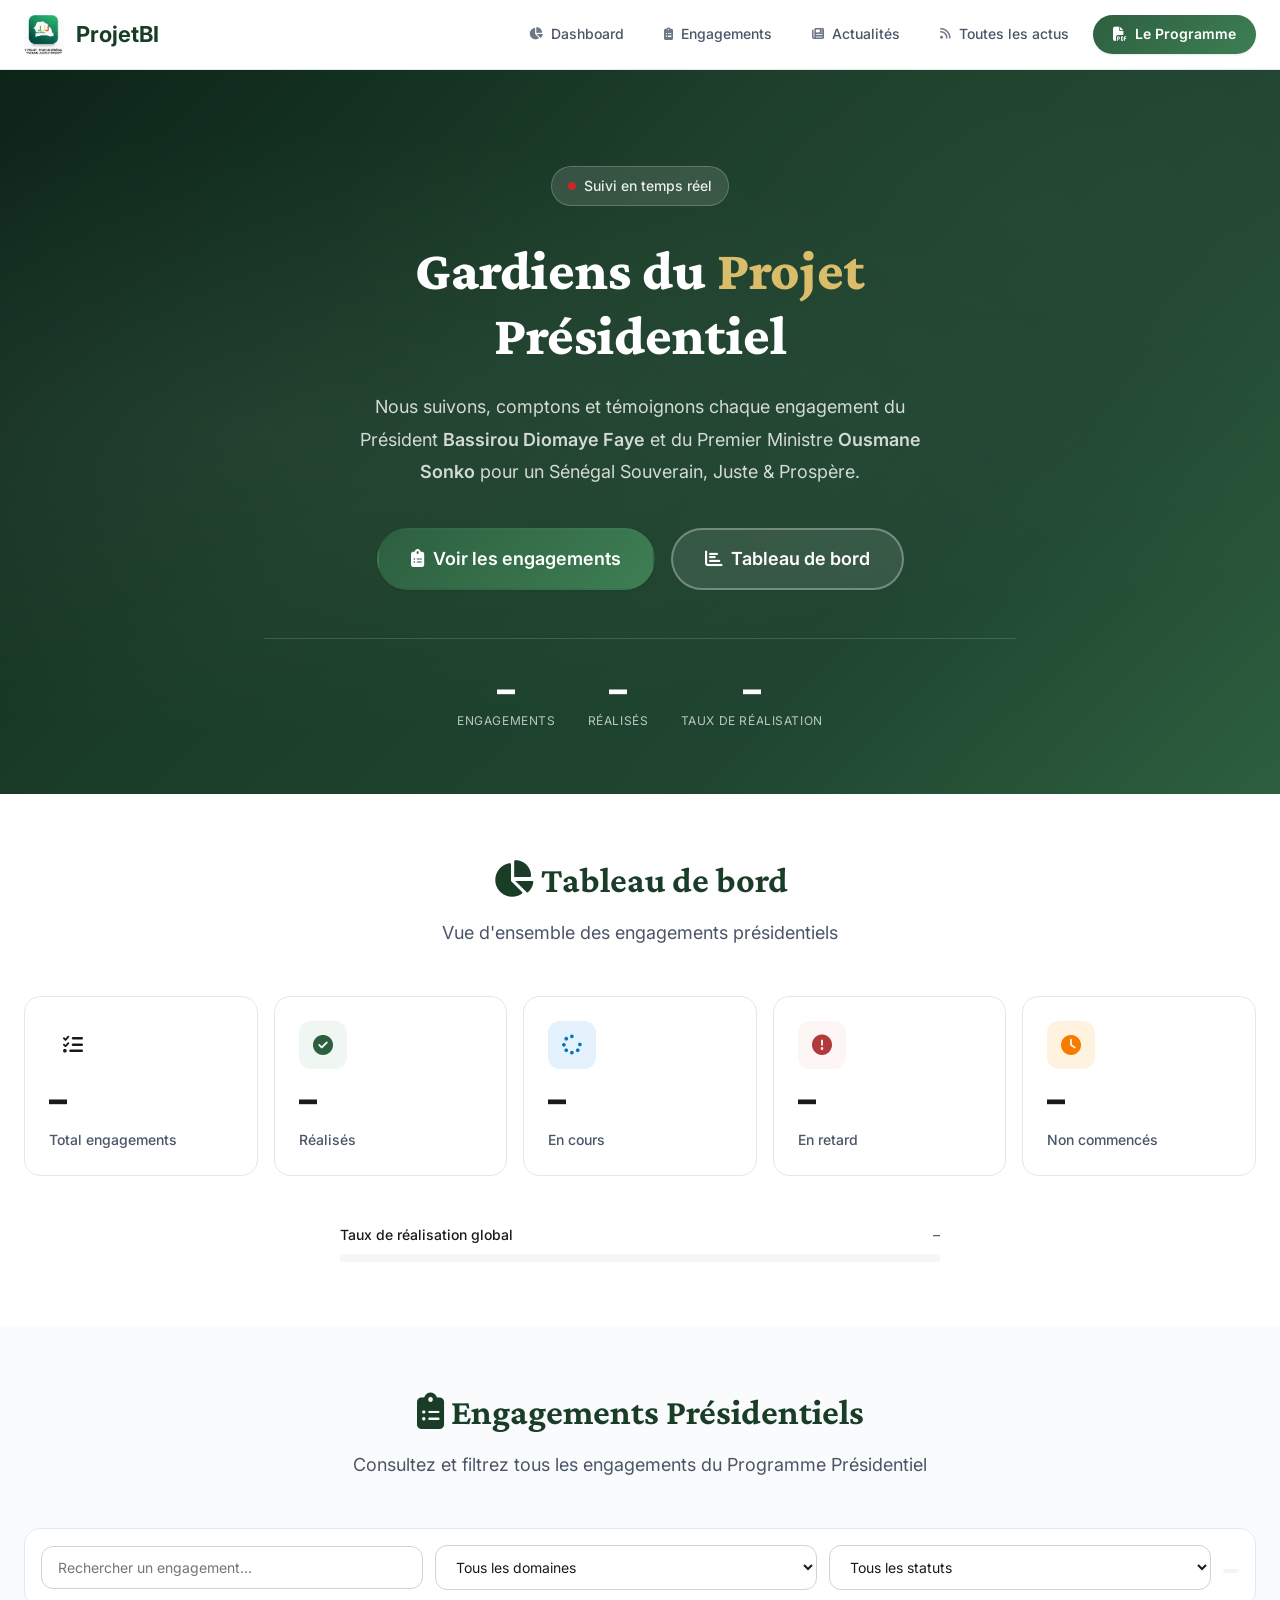
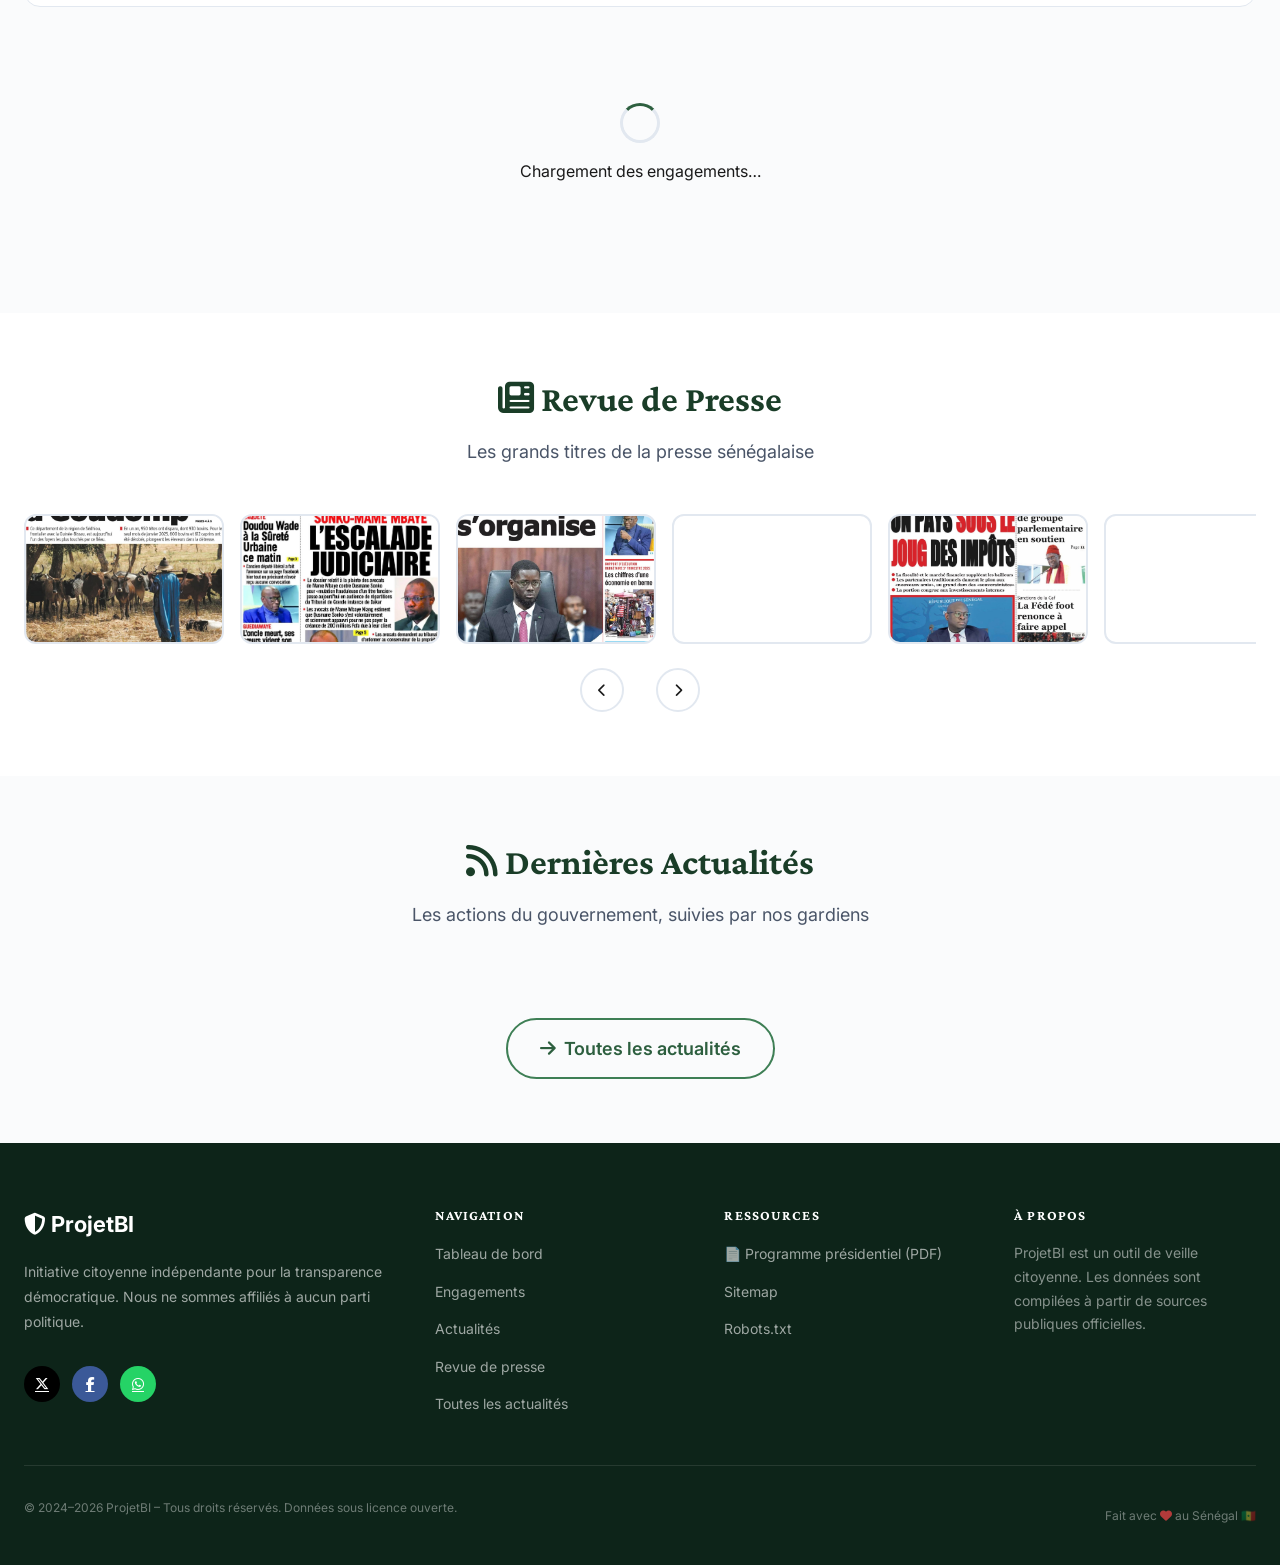
==== commit 044a943e: "Add files via upload" ====
--- a/index.html
+++ b/index.html
@@ -1,4 +1,4 @@
-<!DOCTYPE html>
+﻿<!DOCTYPE html>
 <html lang="fr" dir="ltr">
 <head>
   <meta charset="UTF-8">
@@ -41,9 +41,9 @@
   <meta name="apple-mobile-web-app-capable" content="yes">
   <meta name="apple-mobile-web-app-status-bar-style" content="default">
   <meta name="apple-mobile-web-app-title" content="ProjetBI">
-  <link rel="manifest" href="/manifest.json">
-  <link rel="icon" href="/favicon.png" type="image/png" sizes="192x192">
-  <link rel="apple-touch-icon" href="/favicon.png">
+  <link rel="manifest" href="./manifest.json">
+  <link rel="icon" href="./favicon.png" type="image/png" sizes="192x192">
+  <link rel="apple-touch-icon" href="./favicon.png">
 
   <!-- ══ SÉCURITÉ (renforce les en-têtes HTTP de _headers) ════════════════ -->
   <meta http-equiv="X-Content-Type-Options" content="nosniff">
@@ -56,9 +56,11 @@
   <link rel="preconnect" href="https://cdnjs.cloudflare.com" crossorigin>
   <link rel="dns-prefetch" href="https://jwsdxttjjbfnoufiidkd.supabase.co">
 
-  <!-- Polices – display=swap pour éviter le FOIT -->
-  <link rel="preload" as="style"
-    href="https://fonts.googleapis.com/css2?family=Crimson+Pro:wght@400;600;700;800&family=Inter:wght@300;400;500;600;700&display=swap">
+  <!--
+    Polices – chargement non-bloquant (media="print" → onload swap vers "all")
+    NOTE : on ne met PAS de <link rel="preload"> sur les CSS tiers car cela génère
+    l'avertissement "preloaded but not used" quand le media initial est "print".
+  -->
   <link rel="stylesheet"
     href="https://fonts.googleapis.com/css2?family=Crimson+Pro:wght@400;600;700;800&family=Inter:wght@300;400;500;600;700&display=swap"
     media="print" onload="this.media='all'">
@@ -67,21 +69,20 @@
       href="https://fonts.googleapis.com/css2?family=Crimson+Pro:wght@400;600;700;800&family=Inter:wght@300;400;500;600;700&display=swap">
   </noscript>
 
-  <!-- FontAwesome 6 – chargement différé -->
-  <link rel="preload" as="style"
-    href="https://cdnjs.cloudflare.com/ajax/libs/font-awesome/6.5.0/css/all.min.css">
+  <!-- FontAwesome 6 – chargement non-bloquant -->
   <link rel="stylesheet"
     href="https://cdnjs.cloudflare.com/ajax/libs/font-awesome/6.5.0/css/all.min.css"
     media="print" onload="this.media='all'"
     crossorigin="anonymous" referrerpolicy="no-referrer">
   <noscript>
     <link rel="stylesheet"
-      href="https://cdnjs.cloudflare.com/ajax/libs/font-awesome/6.5.0/css/all.min.css">
+      href="https://cdnjs.cloudflare.com/ajax/libs/font-awesome/6.5.0/css/all.min.css"
+      crossorigin="anonymous">
   </noscript>
 
-  <!-- CSS applicatif unique (remplace style.css + corrections.css + design-system.css) -->
-  <link rel="preload" as="style" href="/style.css">
-  <link rel="stylesheet" href="/style.css">
+  <!-- CSS applicatif – preload OK car servi en même origin, media="all" immédiat -->
+  <link rel="preload" as="style" href="./style.css">
+  <link rel="stylesheet" href="./style.css">
 
   <!-- ══ JSON-LD – Données structurées ════════════════════════════════════ -->
   <script type="application/ld+json">
@@ -165,8 +166,8 @@
     <nav class="navbar" role="navigation" aria-label="Navigation principale">
       <div class="navbar-inner">
 
-        <a href="/" class="navbar-brand" aria-label="ProjetBI – Accueil">
-          <img src="/favicon.png" alt="Logo ProjetBI" width="40" height="40" loading="eager">
+        <a href="./" class="navbar-brand" aria-label="ProjetBI – Accueil">
+          <img src="./favicon.png" alt="Logo ProjetBI" width="40" height="40" loading="eager">
           <span>ProjetBI</span>
         </a>
 
@@ -194,12 +195,12 @@
             </a>
           </li>
           <li role="none">
-            <a href="/actualites.html" class="nav-link" role="menuitem">
+            <a href="./actualites.html" class="nav-link" role="menuitem">
               <i class="fas fa-rss" aria-hidden="true"></i> Toutes les actus
             </a>
           </li>
           <li role="none">
-            <a href="/Livre-Programme-Bassirou-Diomaye-Faye.pdf"
+            <a href="./Livre-Programme-Bassirou-Diomaye-Faye.pdf"
                class="nav-cta-btn" role="menuitem"
                target="_blank" rel="noopener noreferrer"
                aria-label="Télécharger le programme présidentiel (PDF, nouvelle fenêtre)">
@@ -434,67 +435,67 @@
           <div class="carousel-track" id="pressCarousel" role="region" aria-label="Unes de la presse">
             <div class="carousel-slide">
               <a href="#" aria-label="Le Soleil">
-                <img src="/revuedepresse/lesoleil.jpg" alt="Le Soleil" loading="lazy" decoding="async">
+                <img src="./revuedepresse/lesoleil.jpg" alt="Le Soleil" loading="lazy" decoding="async">
               </a>
             </div>
             <div class="carousel-slide">
               <a href="#" aria-label="L'Observateur">
-                <img src="/revuedepresse/observateur.jpg" alt="L'Observateur" loading="lazy" decoding="async">
+                <img src="./revuedepresse/observateur.jpg" alt="L'Observateur" loading="lazy" decoding="async">
               </a>
             </div>
             <div class="carousel-slide">
               <a href="#" aria-label="Enquête">
-                <img src="/revuedepresse/enquete.jpg" alt="Enquête" loading="lazy" decoding="async">
+                <img src="./revuedepresse/enquete.jpg" alt="Enquête" loading="lazy" decoding="async">
               </a>
             </div>
             <div class="carousel-slide">
               <a href="#" aria-label="Libération">
-                <img src="/revuedepresse/liberation.jpg" alt="Libération" loading="lazy" decoding="async">
+                <img src="./revuedepresse/liberation.jpg" alt="Libération" loading="lazy" decoding="async">
               </a>
             </div>
             <div class="carousel-slide">
               <a href="#" aria-label="Le Quotidien">
-                <img src="/revuedepresse/lequotidien.jpg" alt="Le Quotidien" loading="lazy" decoding="async">
+                <img src="./revuedepresse/lequotidien.jpg" alt="Le Quotidien" loading="lazy" decoding="async">
               </a>
             </div>
             <div class="carousel-slide">
               <a href="#" aria-label="Sud Quotidien">
-                <img src="/revuedepresse/sudquotidien.jpg" alt="Sud Quotidien" loading="lazy" decoding="async">
+                <img src="./revuedepresse/sudquotidien.jpg" alt="Sud Quotidien" loading="lazy" decoding="async">
               </a>
             </div>
             <div class="carousel-slide">
               <a href="#" aria-label="Yoor Yoor">
-                <img src="/revuedepresse/yooryoor.jpg" alt="Yoor Yoor" loading="lazy" decoding="async">
+                <img src="./revuedepresse/yooryoor.jpg" alt="Yoor Yoor" loading="lazy" decoding="async">
               </a>
             </div>
             <div class="carousel-slide">
               <a href="#" aria-label="Le Républicain">
-                <img src="/revuedepresse/lerepublicain.jpg" alt="Le Républicain" loading="lazy" decoding="async">
+                <img src="./revuedepresse/lerepublicain.jpg" alt="Le Républicain" loading="lazy" decoding="async">
               </a>
             </div>
             <div class="carousel-slide">
               <a href="#" aria-label="Record">
-                <img src="/revuedepresse/record.jpg" alt="Record" loading="lazy" decoding="async">
+                <img src="./revuedepresse/record.jpg" alt="Record" loading="lazy" decoding="async">
               </a>
             </div>
             <div class="carousel-slide">
               <a href="#" aria-label="Rewmi Sport">
-                <img src="/revuedepresse/rewmisport.jpg" alt="Rewmi Sport" loading="lazy" decoding="async">
+                <img src="./revuedepresse/rewmisport.jpg" alt="Rewmi Sport" loading="lazy" decoding="async">
               </a>
             </div>
             <div class="carousel-slide">
               <a href="#" aria-label="Tribune Sport">
-                <img src="/revuedepresse/tribunesport.jpg" alt="Tribune Sport" loading="lazy" decoding="async">
+                <img src="./revuedepresse/tribunesport.jpg" alt="Tribune Sport" loading="lazy" decoding="async">
               </a>
             </div>
             <div class="carousel-slide">
               <a href="#" aria-label="Solo Quotidien">
-                <img src="/revuedepresse/soloquotidien.jpg" alt="Solo Quotidien" loading="lazy" decoding="async">
+                <img src="./revuedepresse/soloquotidien.jpg" alt="Solo Quotidien" loading="lazy" decoding="async">
               </a>
             </div>
             <div class="carousel-slide">
               <a href="#" aria-label="LAS">
-                <img src="/revuedepresse/las.jpg" alt="LAS" loading="lazy" decoding="async">
+                <img src="./revuedepresse/las.jpg" alt="LAS" loading="lazy" decoding="async">
               </a>
             </div>
           </div>
@@ -536,7 +537,7 @@
         </div>
 
         <div style="text-align:center;margin-top:var(--space-10)">
-          <a href="/actualites.html" class="btn btn-outline btn-lg">
+          <a href="./actualites.html" class="btn btn-outline btn-lg">
             <i class="fas fa-arrow-right" aria-hidden="true"></i>
             Toutes les actualités
           </a>
@@ -610,7 +611,7 @@
             <li><a href="#engagements" class="footer-link">Engagements</a></li>
             <li><a href="#actualites" class="footer-link">Actualités</a></li>
             <li><a href="#presse" class="footer-link">Revue de presse</a></li>
-            <li><a href="/actualites.html" class="footer-link">Toutes les actualités</a></li>
+            <li><a href="./actualites.html" class="footer-link">Toutes les actualités</a></li>
           </ul>
         </nav>
 
@@ -618,13 +619,13 @@
           <h3 class="footer-heading">Ressources</h3>
           <ul class="footer-links">
             <li>
-              <a href="/Livre-Programme-Bassirou-Diomaye-Faye.pdf"
+              <a href="./Livre-Programme-Bassirou-Diomaye-Faye.pdf"
                  class="footer-link" target="_blank" rel="noopener noreferrer">
                 📄 Programme présidentiel (PDF)
               </a>
             </li>
-            <li><a href="/sitemap.xml" class="footer-link">Sitemap</a></li>
-            <li><a href="/robots.txt" class="footer-link">Robots.txt</a></li>
+            <li><a href="./sitemap.xml" class="footer-link">Sitemap</a></li>
+            <li><a href="./robots.txt" class="footer-link">Robots.txt</a></li>
           </ul>
         </nav>
 
@@ -683,11 +684,16 @@
           defer crossorigin="anonymous" referrerpolicy="no-referrer"></script>
 
   <!-- Application principale (defer = chargé après le HTML) -->
-  <script src="/app.js" defer></script>
-
-  <!-- Cloudflare Web Analytics -->
+  <script src="./app.js" defer></script>
+
+  <!--
+    Cloudflare Web Analytics – À activer UNIQUEMENT sur projetbi.org (hébergé sur Cloudflare).
+    Sur GitHub Pages (bambamar.github.io), cette balise génère une erreur CORS → la laisser commentée.
+    Pour l'activer : remplacer VOTRE_TOKEN par votre token Cloudflare Analytics.
+
   <script defer src="https://static.cloudflareinsights.com/beacon.min.js"
           data-cf-beacon='{"token": "VOTRE_TOKEN_CF_ANALYTICS"}'></script>
+  -->
 
   <!-- Année dynamique dans le footer -->
   <script>
@@ -696,3 +702,4 @@
 
 </body>
 </html>
+
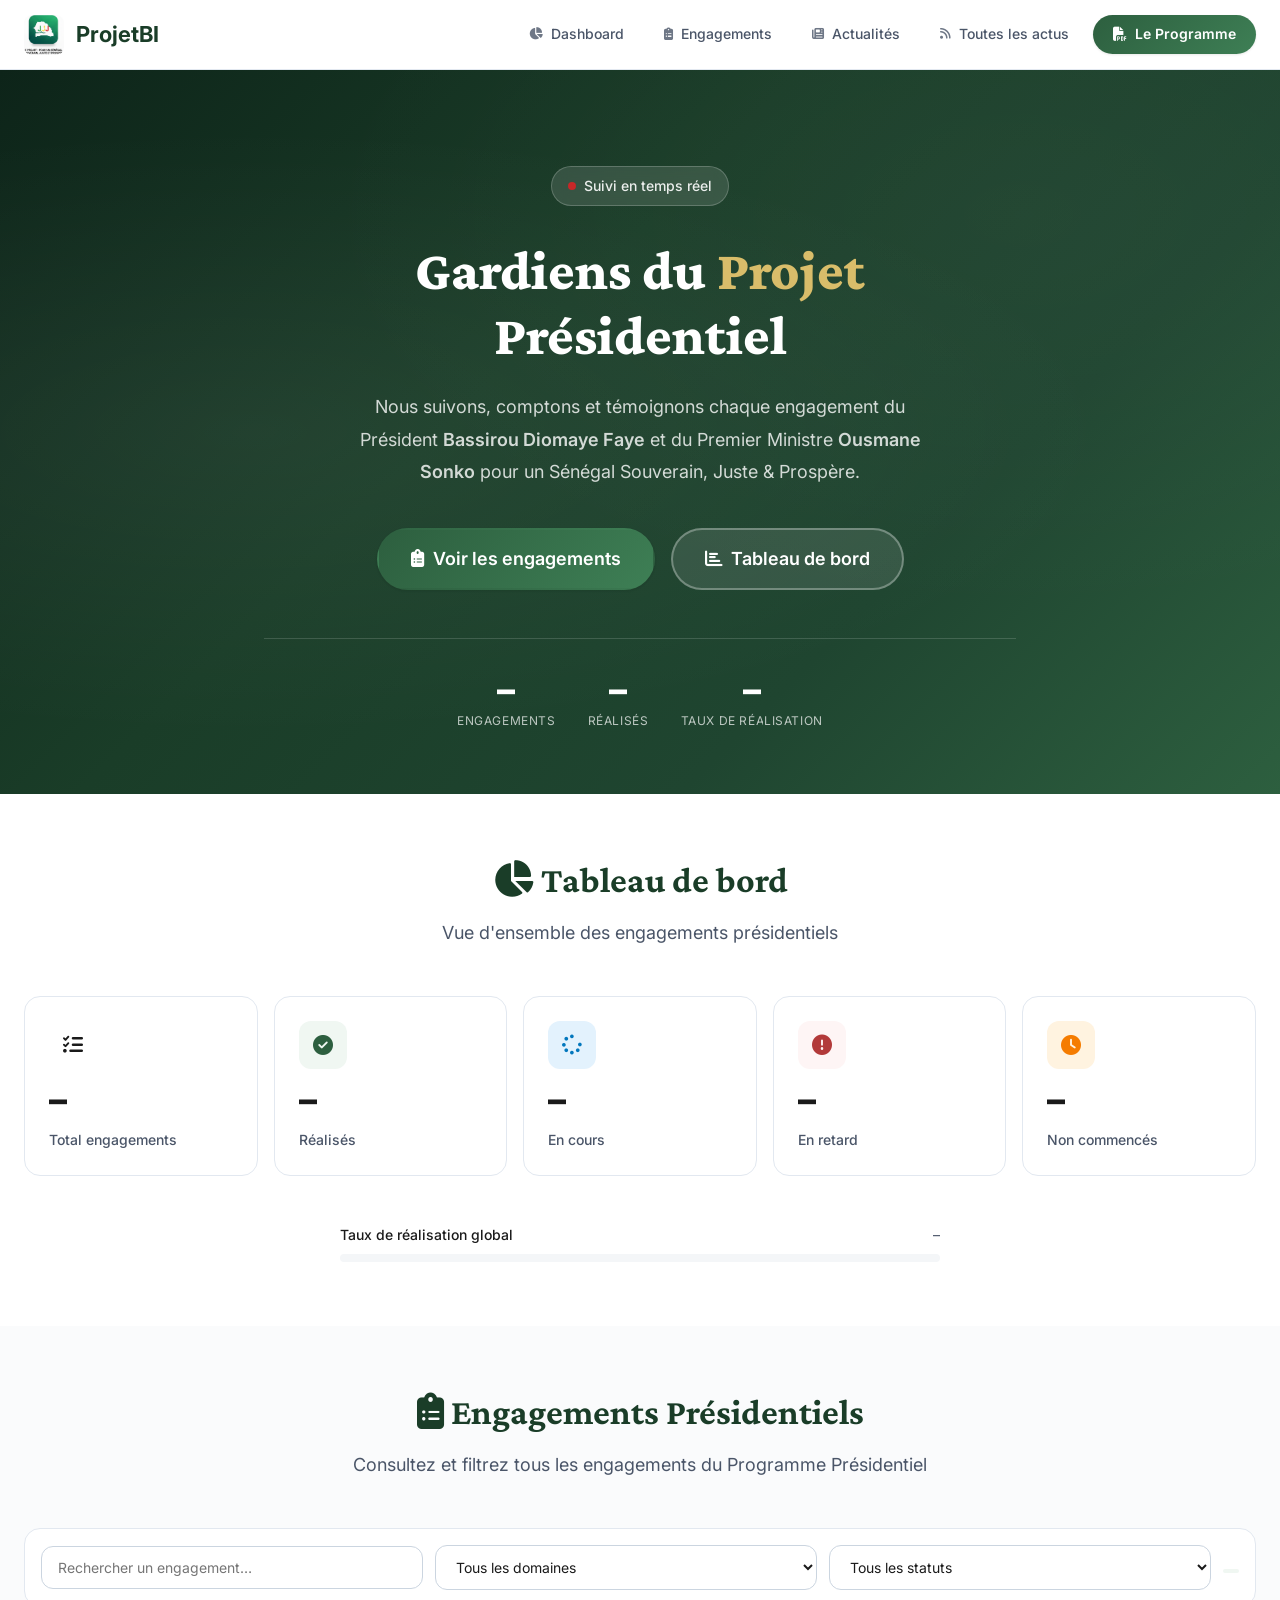
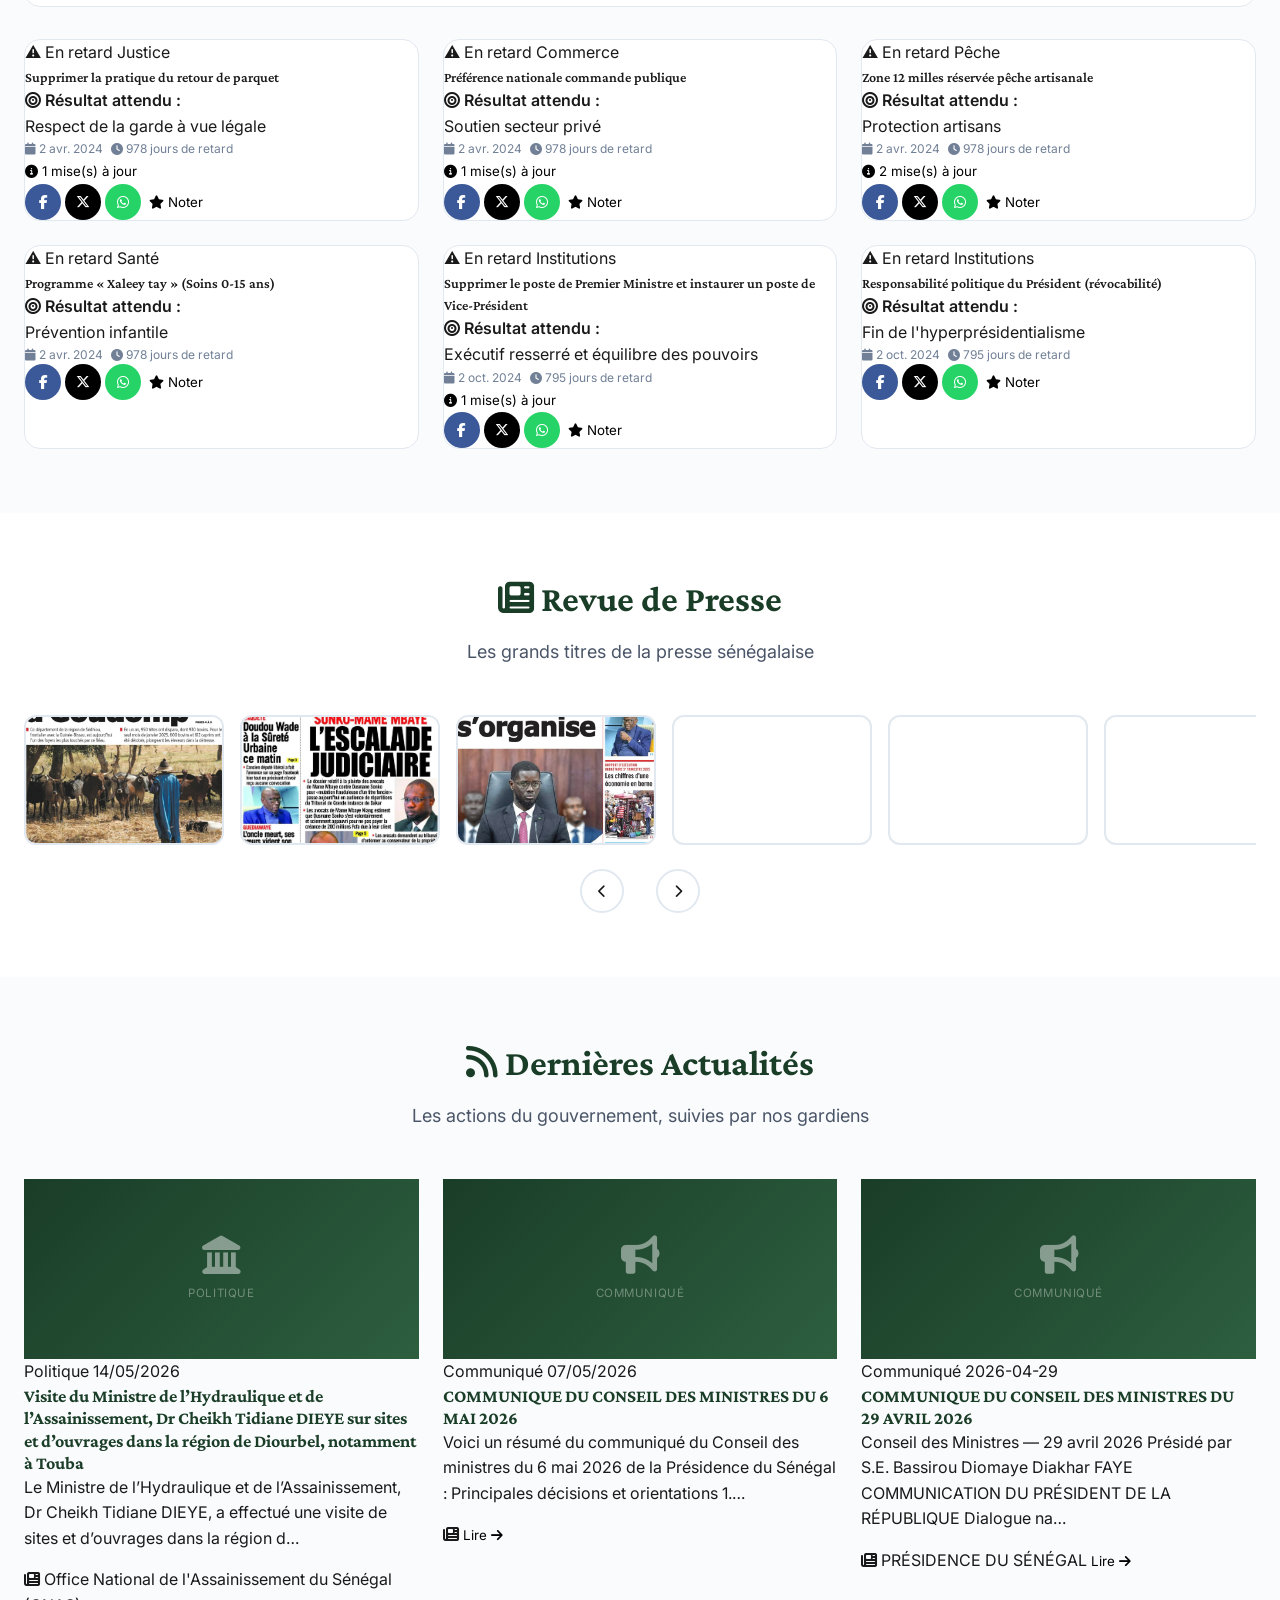
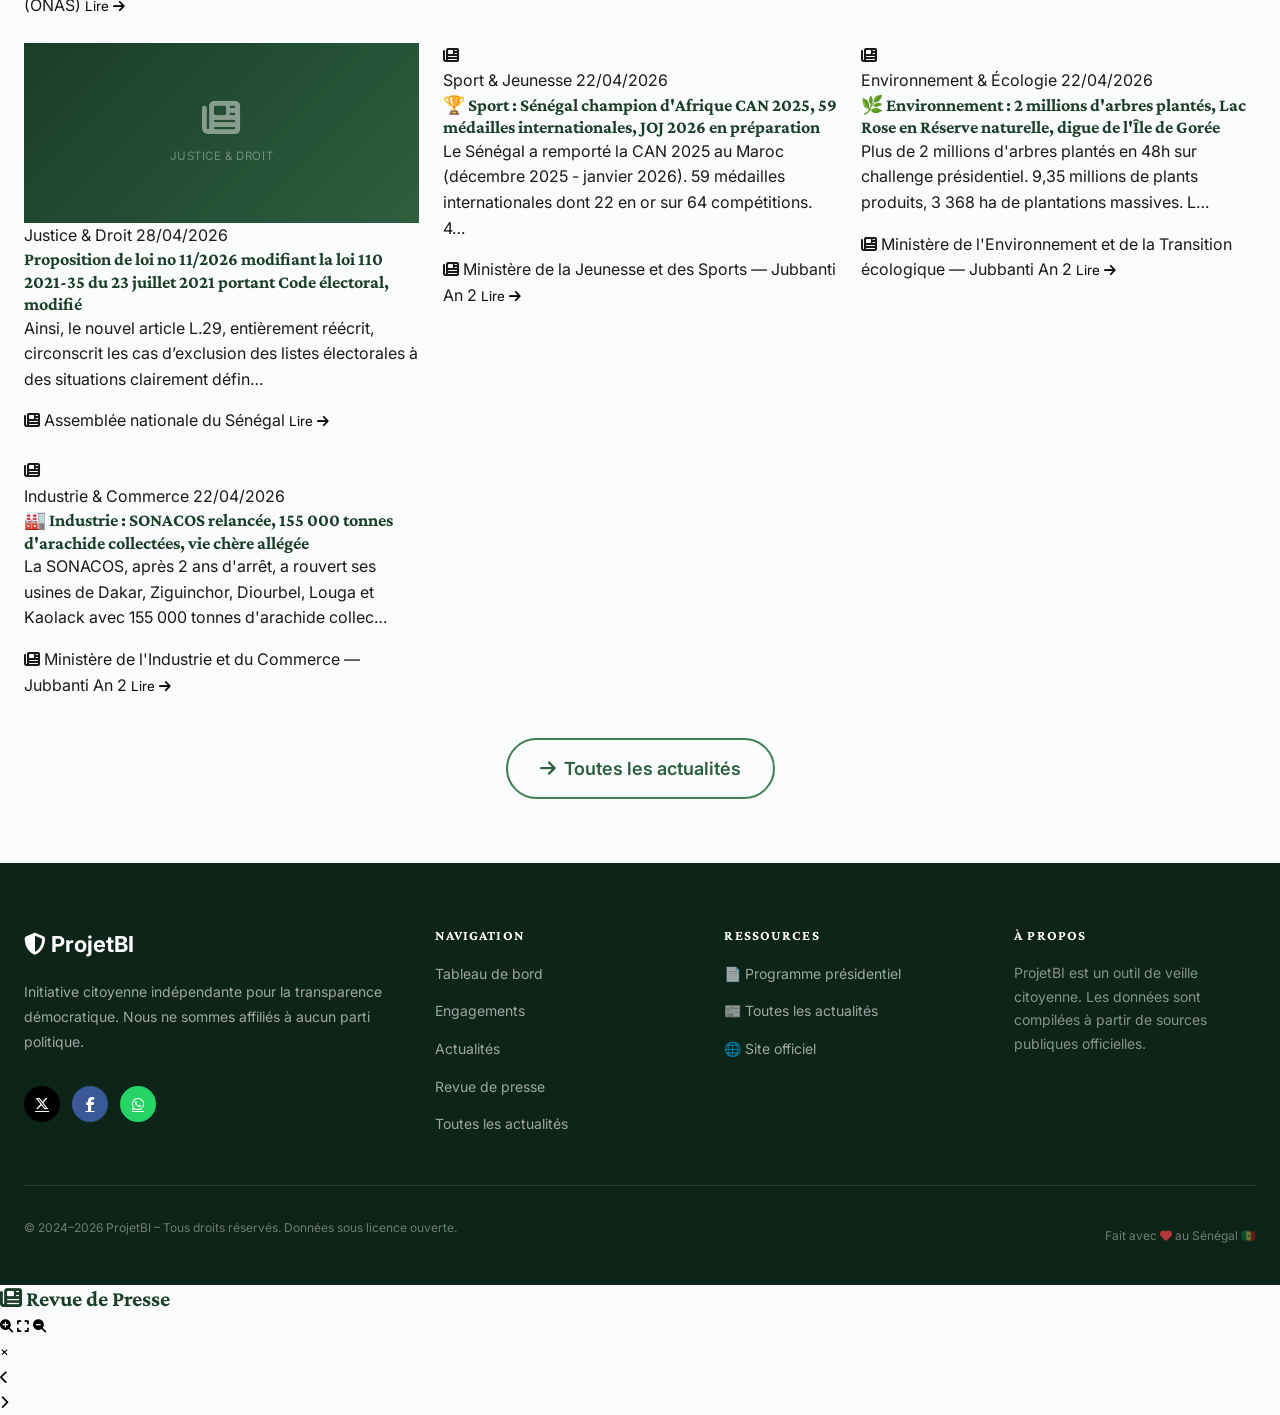
==== commit eb2b571e: "Add files via upload" ====
--- a/index.html
+++ b/index.html
@@ -621,11 +621,19 @@
             <li>
               <a href="./Livre-Programme-Bassirou-Diomaye-Faye.pdf"
                  class="footer-link" target="_blank" rel="noopener noreferrer">
-                📄 Programme présidentiel (PDF)
+                📄 Programme présidentiel
               </a>
             </li>
-            <li><a href="./sitemap.xml" class="footer-link">Sitemap</a></li>
-            <li><a href="./robots.txt" class="footer-link">Robots.txt</a></li>
+            <li>
+              <a href="./actualites.html" class="footer-link">
+                📰 Toutes les actualités
+              </a>
+            </li>
+            <li>
+              <a href="https://projetbi.org" class="footer-link" target="_blank" rel="noopener noreferrer">
+                🌐 Site officiel
+              </a>
+            </li>
           </ul>
         </nav>
 
@@ -677,25 +685,45 @@
     #backToTop:hover { transform: translateY(-2px); box-shadow: var(--shadow-3); }
   </style>
 
-  <!-- ══ SCRIPTS ═══════════════════════════════════════════════════════════ -->
-
-  <!-- Supabase (chargé en différé) -->
+  <!-- ══ SCRIPTS – Stack complet (même ordre que le projet original) ═══════ -->
+
+  <!-- 1. Supabase SDK -->
   <script src="https://cdn.jsdelivr.net/npm/@supabase/supabase-js@2/dist/umd/supabase.min.js"
           defer crossorigin="anonymous" referrerpolicy="no-referrer"></script>
 
-  <!-- Application principale (defer = chargé après le HTML) -->
+  <!-- 2. Utilitaires de base -->
+  <script src="./utils.js" defer></script>
+
+  <!-- 3. Moteur de rendu -->
+  <script src="./render.js" defer></script>
+
+  <!-- 4. Application principale (toutes les fonctionnalités originales) -->
   <script src="./app.js" defer></script>
 
+  <!-- 5. Filtres KPI -->
+  <script src="./app.kpi-filters.js" defer></script>
+
+  <!-- 6. Protection contre les votes multiples -->
+  <script src="./app.vote-guard.js" defer></script>
+
+  <!-- 7. Patch performance (chargement parallèle JSON, scroll RAF, etc.) -->
+  <script src="./app.perf.js" defer></script>
+
+  <!-- 8. Patch sécurité & accessibilité (XSS, focus trap, ARIA) -->
+  <script src="./app.harden.js" defer></script>
+
+  <!-- 9. Améliorations V2 (regex fix U+2028/U+2029, backToTop, SW banner) -->
+  <script src="./app.v2.js" defer></script>
+
   <!--
-    Cloudflare Web Analytics – À activer UNIQUEMENT sur projetbi.org (hébergé sur Cloudflare).
-    Sur GitHub Pages (bambamar.github.io), cette balise génère une erreur CORS → la laisser commentée.
-    Pour l'activer : remplacer VOTRE_TOKEN par votre token Cloudflare Analytics.
+    Cloudflare Web Analytics – Activer sur projetbi.org uniquement.
+    Sur GitHub Pages, génère une erreur CORS → laisser commenté.
 
   <script defer src="https://static.cloudflareinsights.com/beacon.min.js"
           data-cf-beacon='{"token": "VOTRE_TOKEN_CF_ANALYTICS"}'></script>
   -->
 
-  <!-- Année dynamique dans le footer -->
+  <!-- Année footer (inline car rapide, pas de dépendance) -->
   <script>
     document.getElementById('currentYear').textContent = new Date().getFullYear();
   </script>
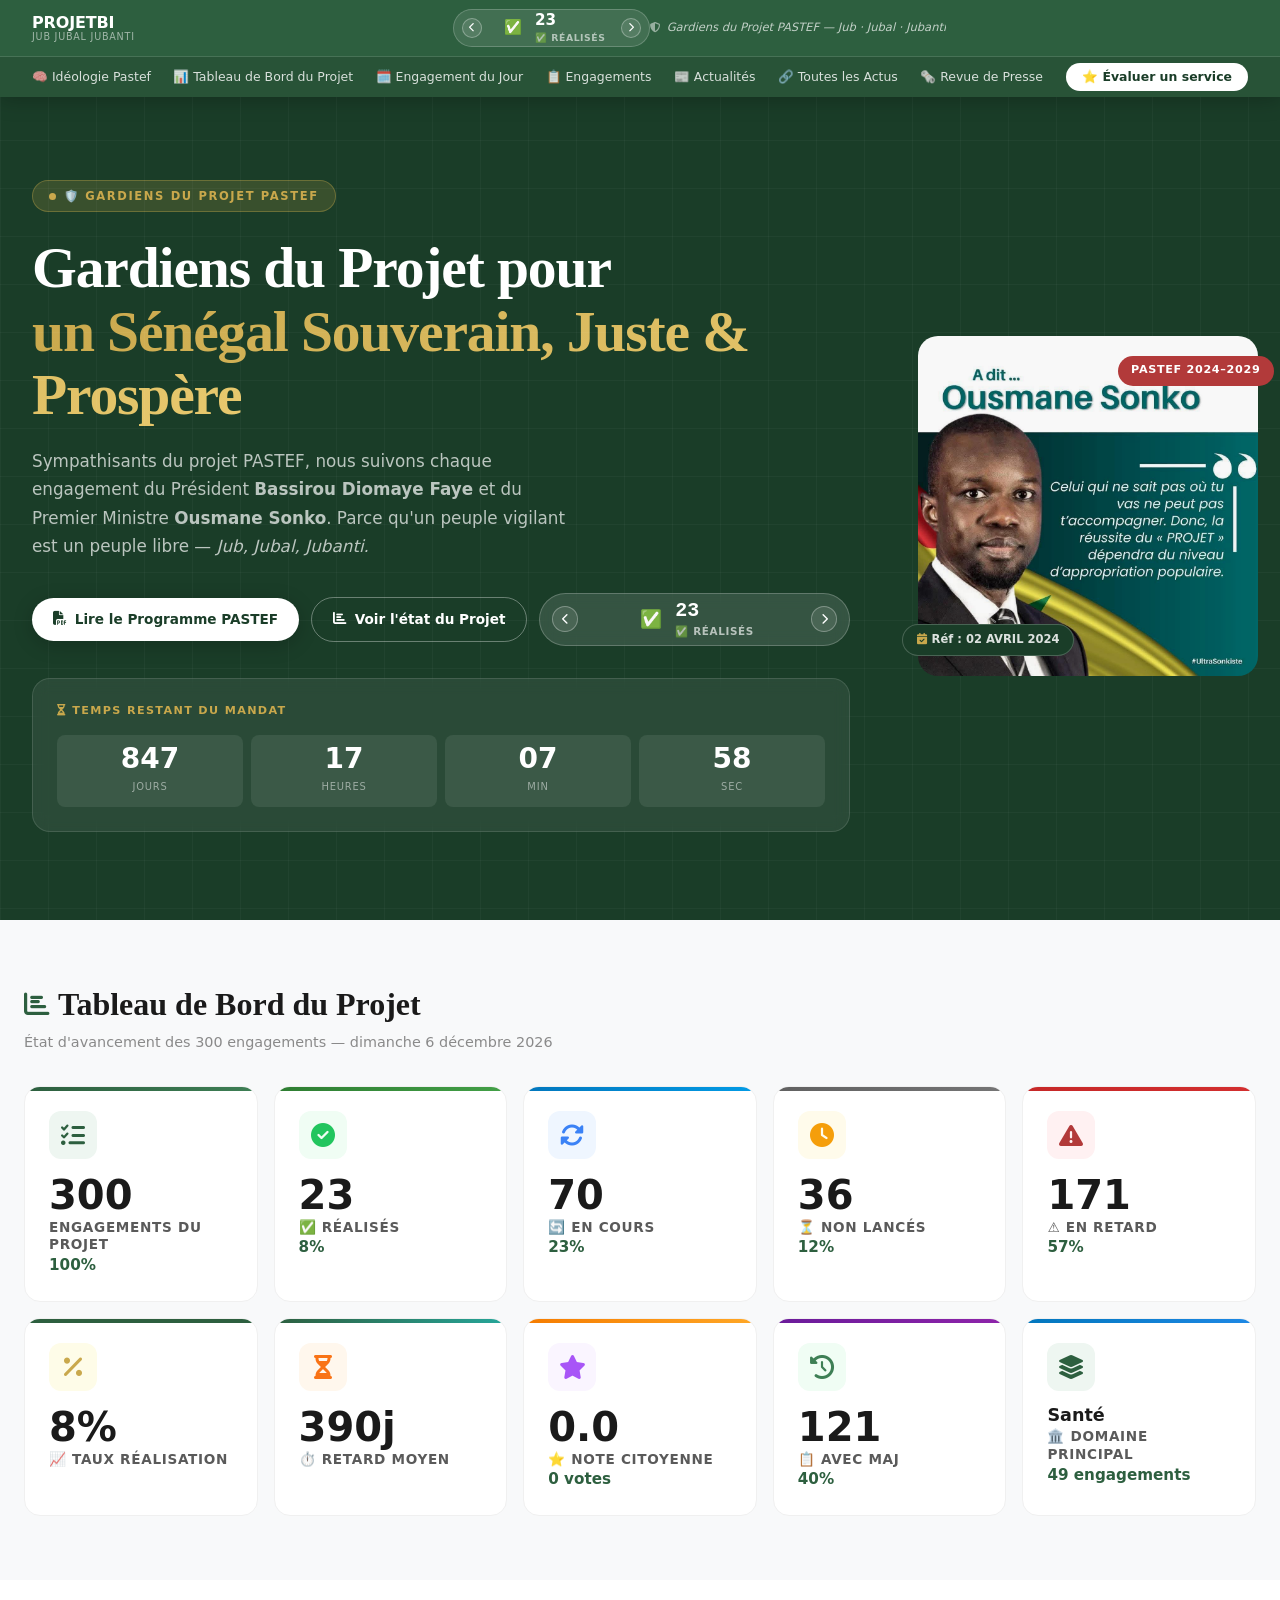
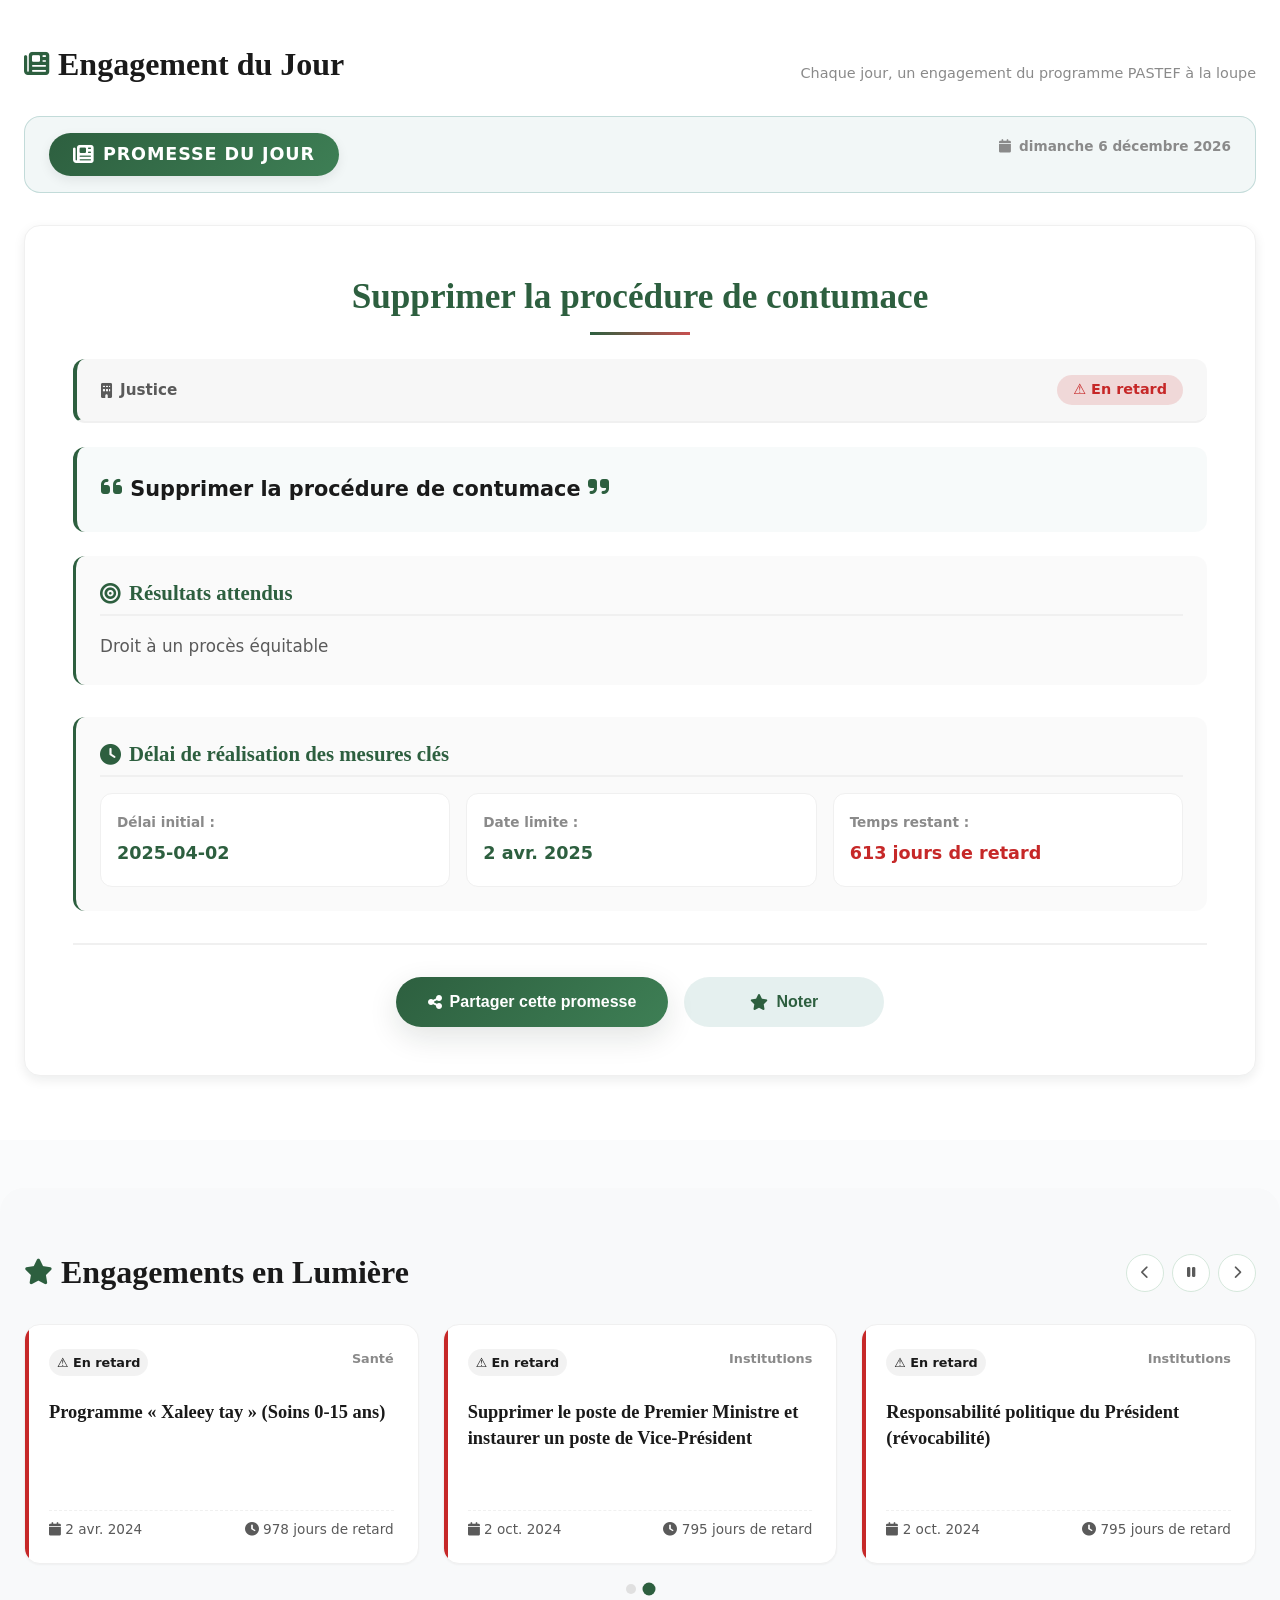
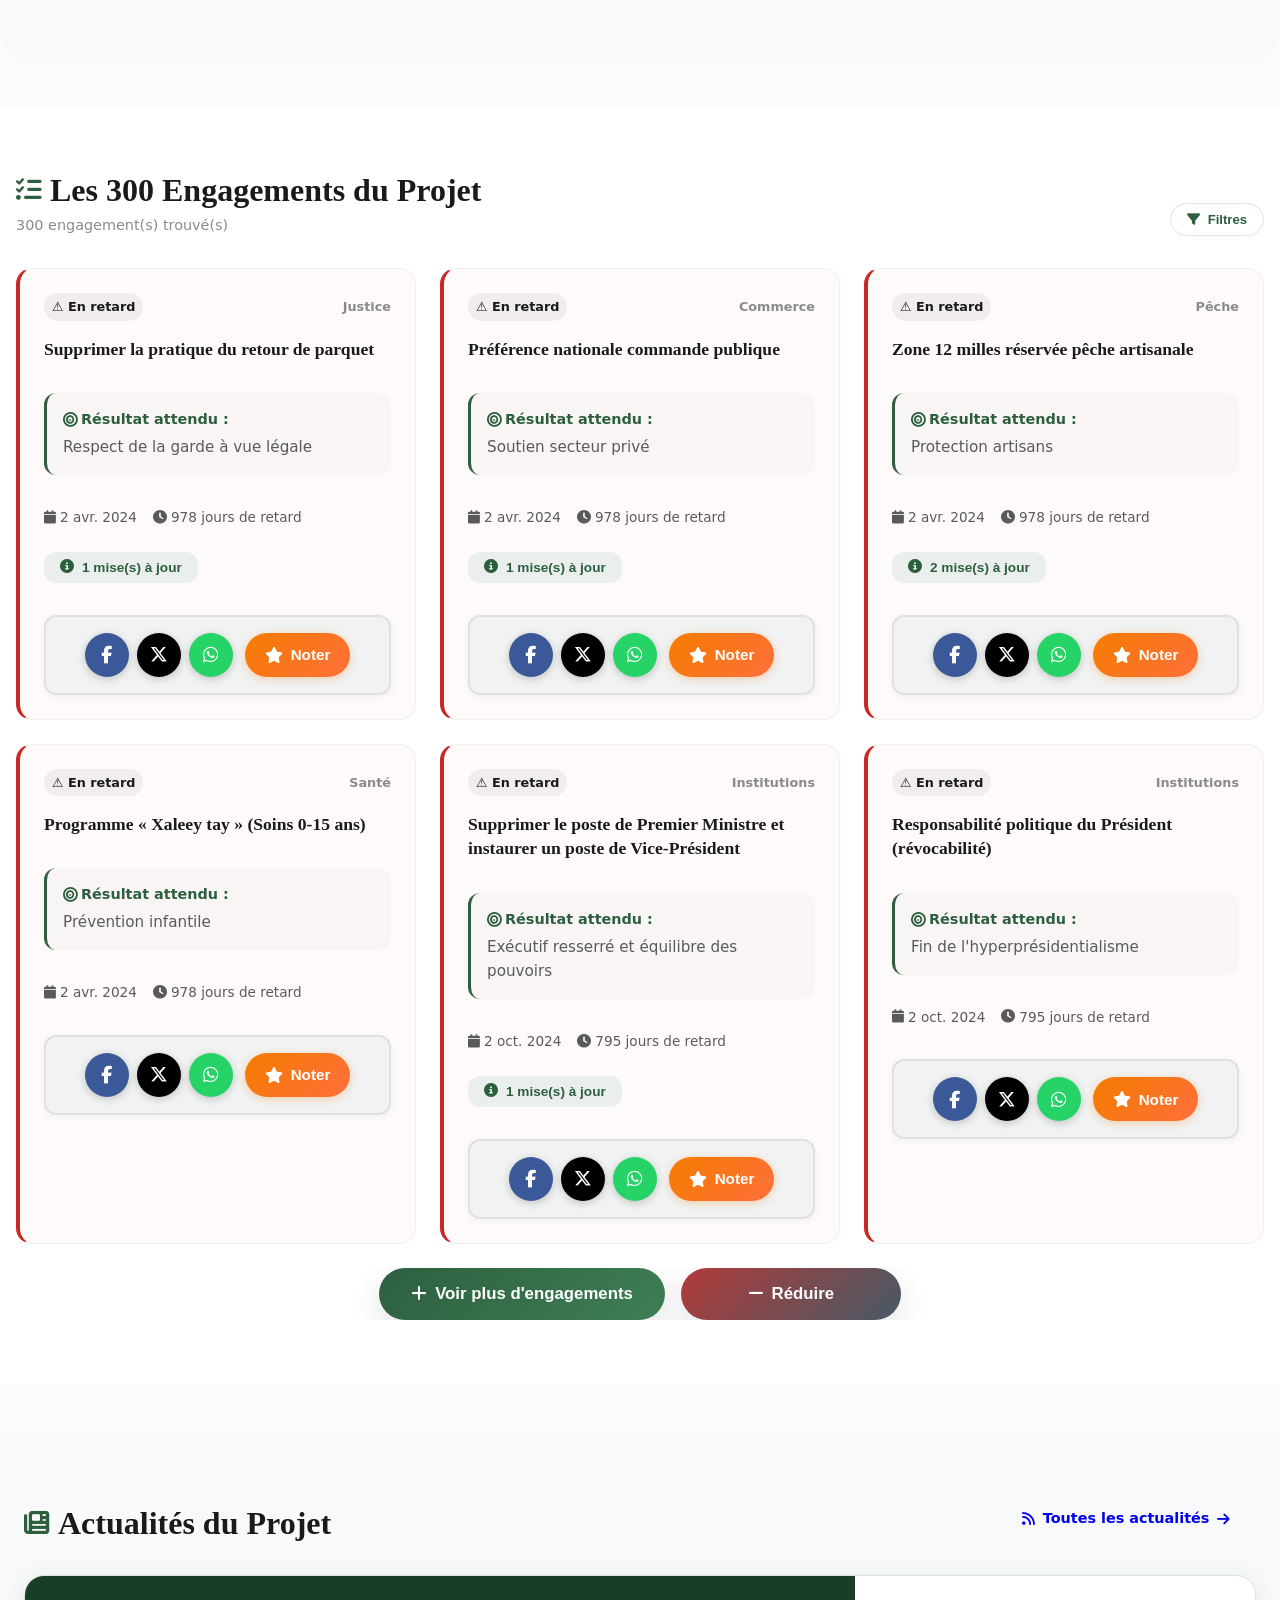
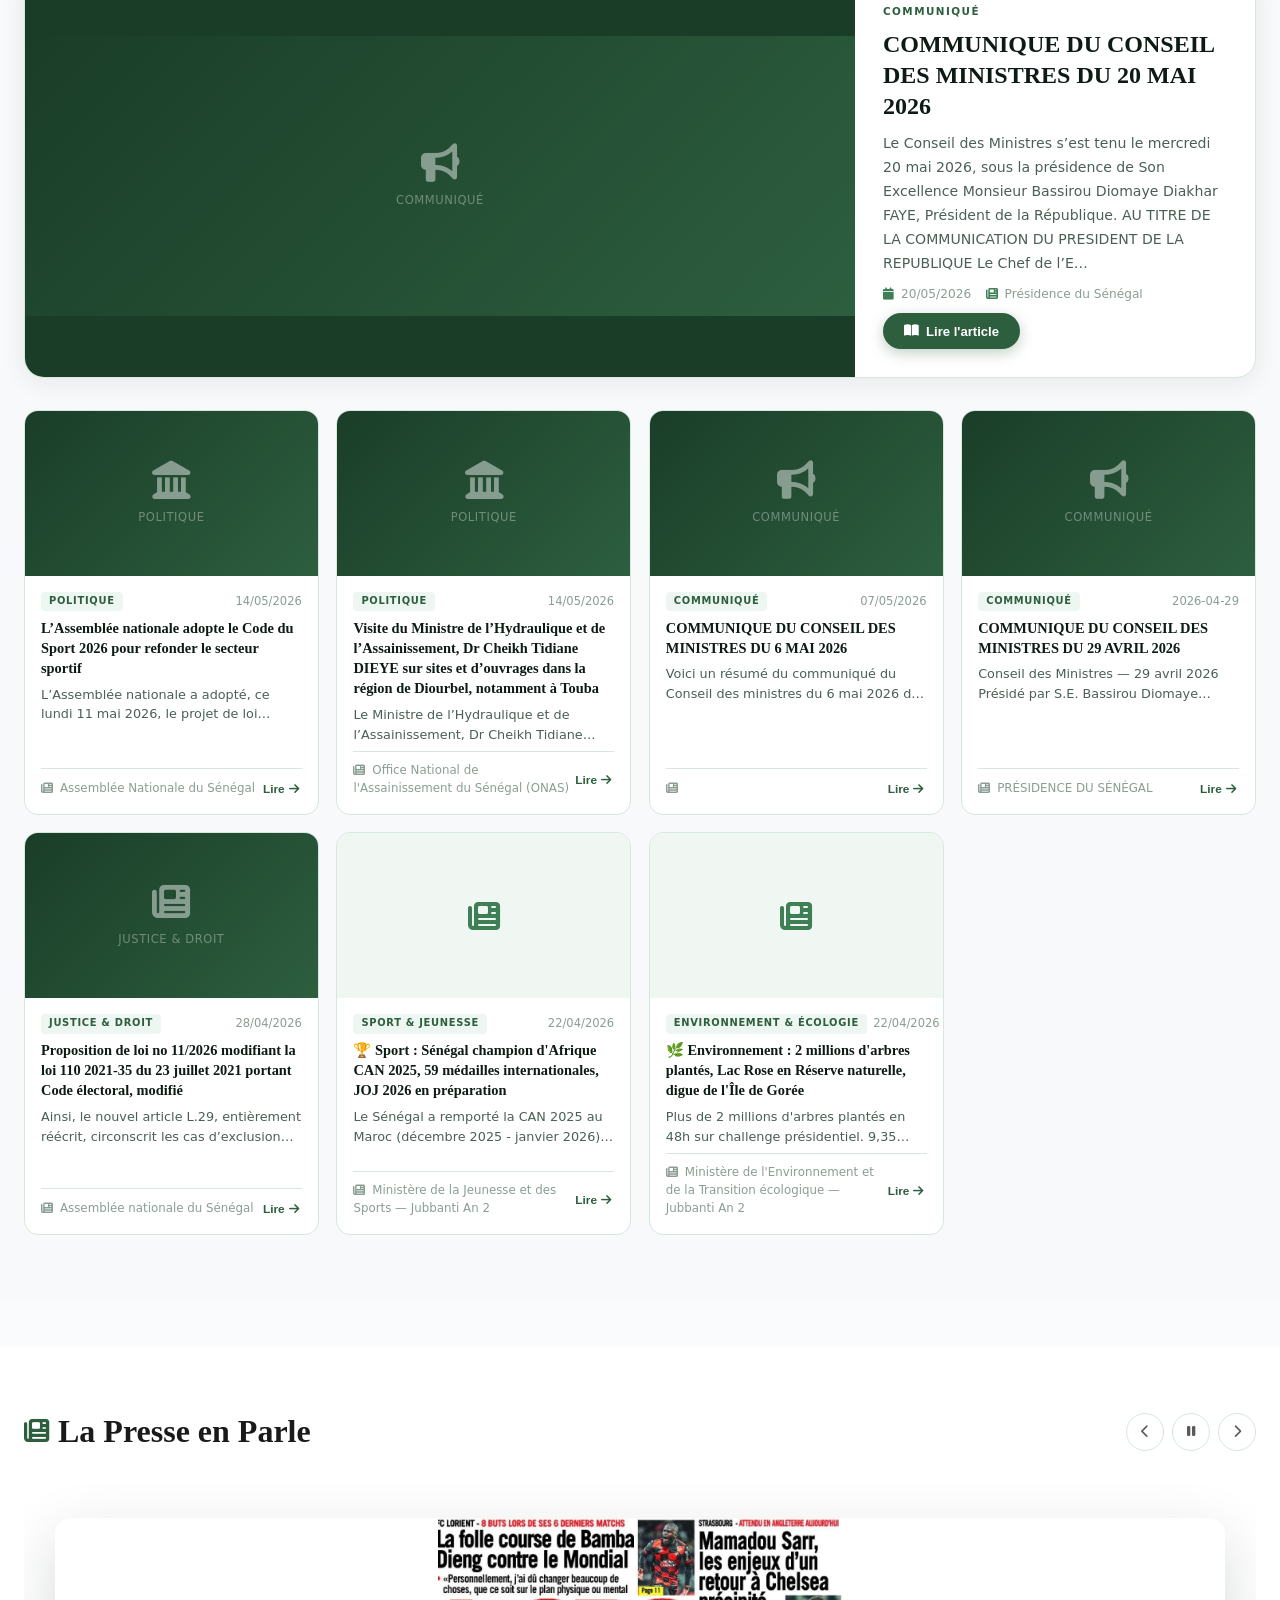
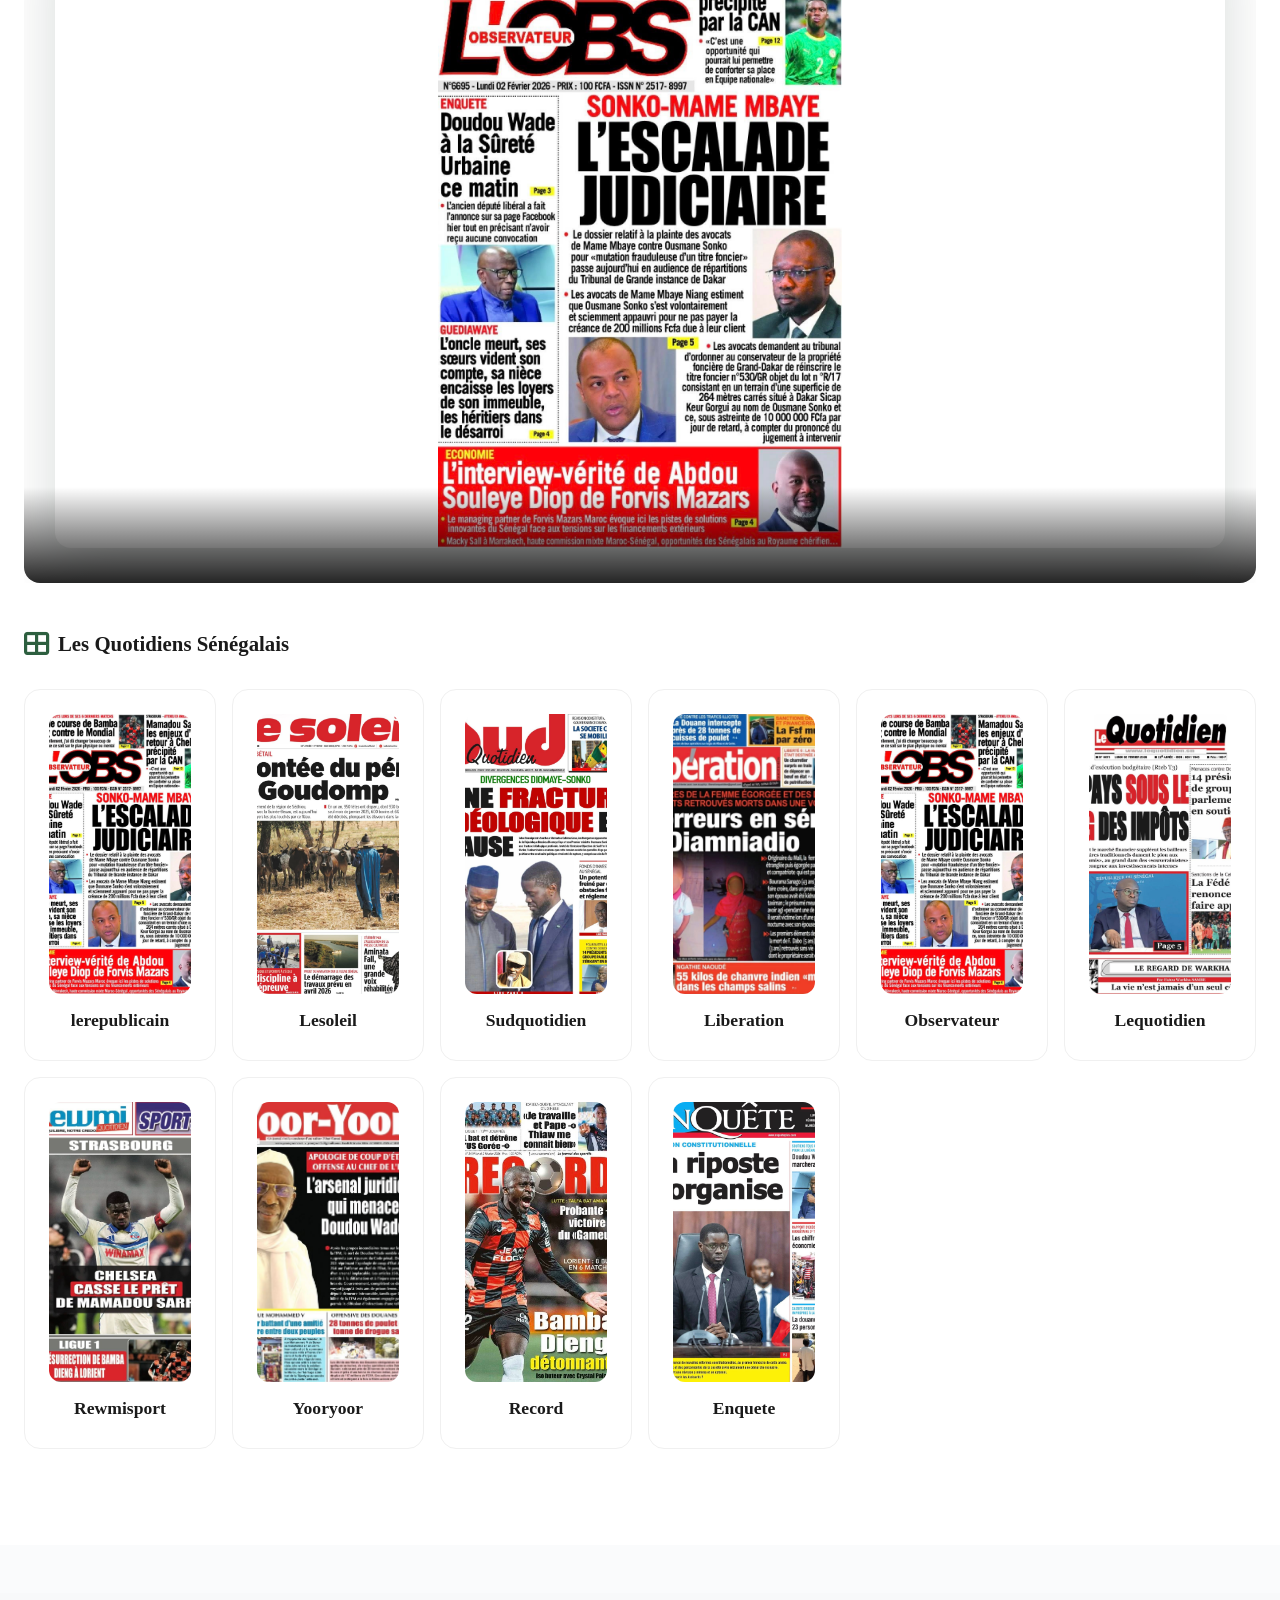
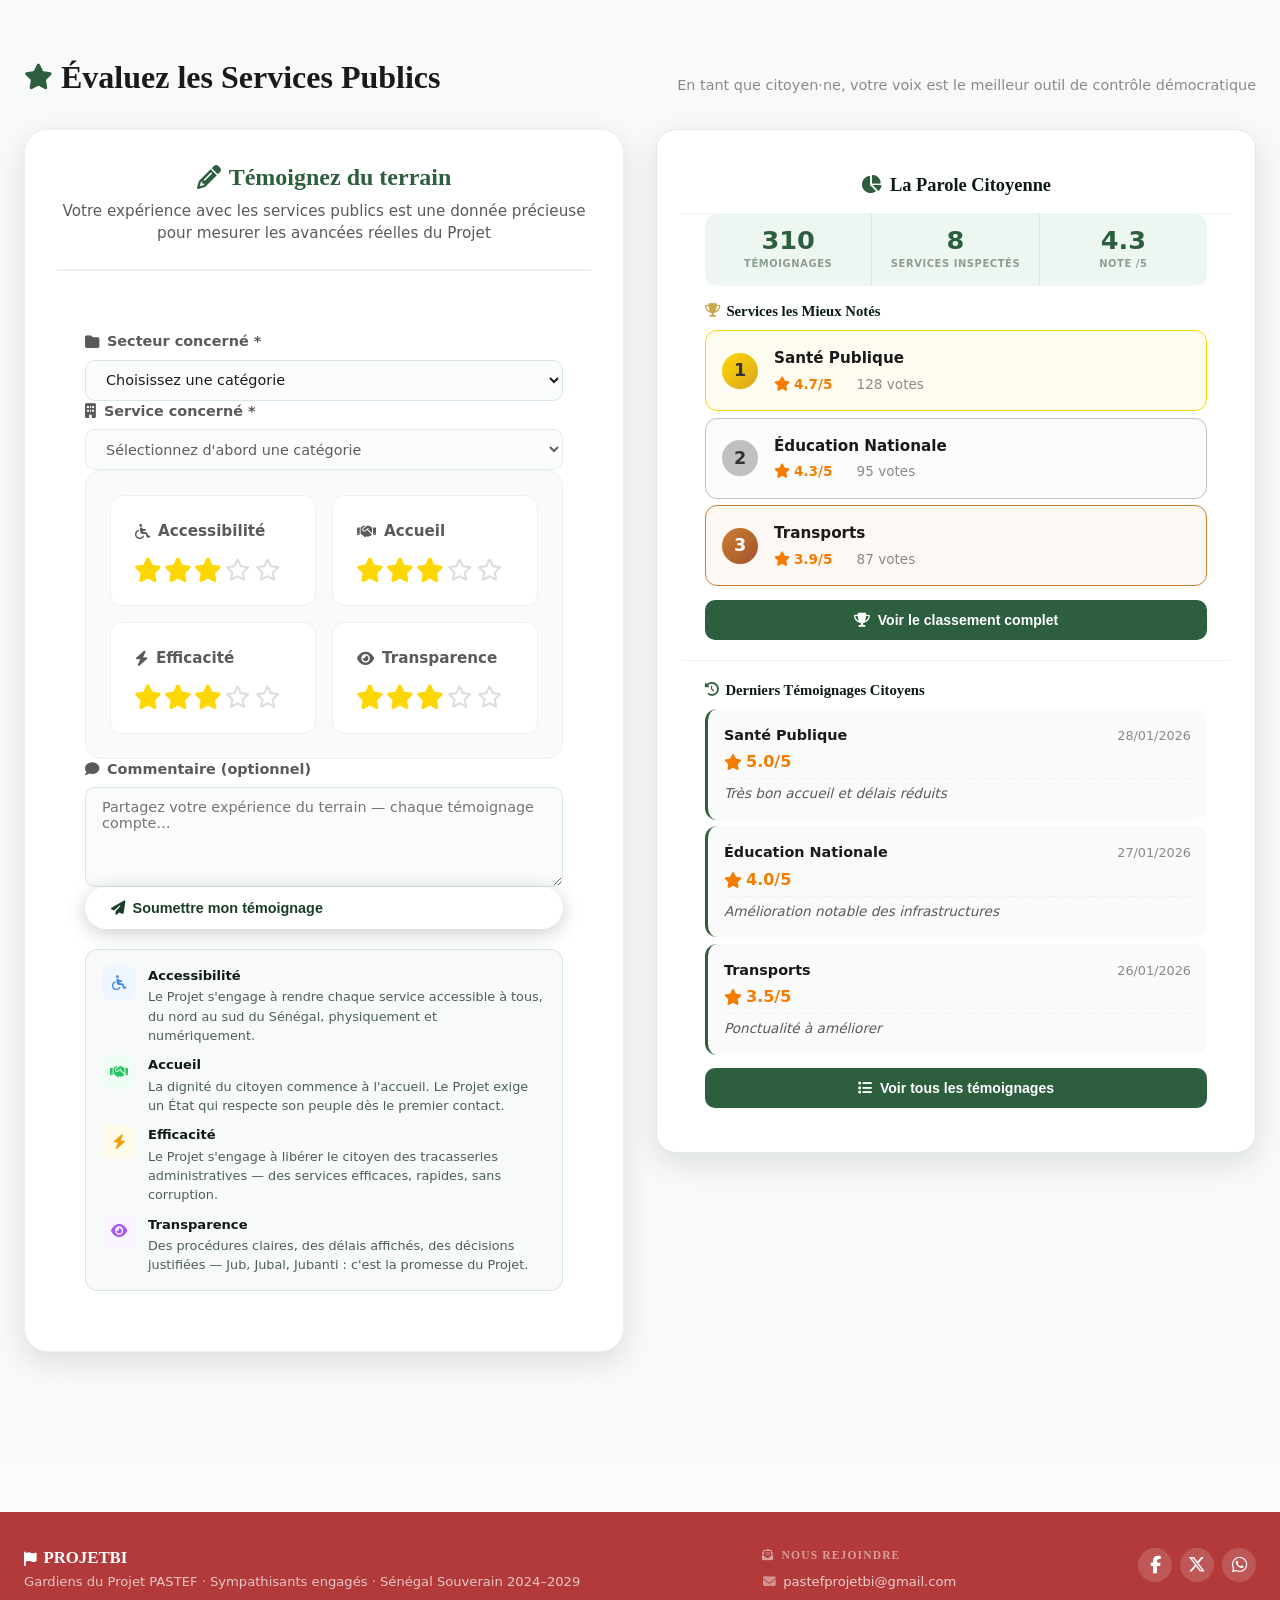
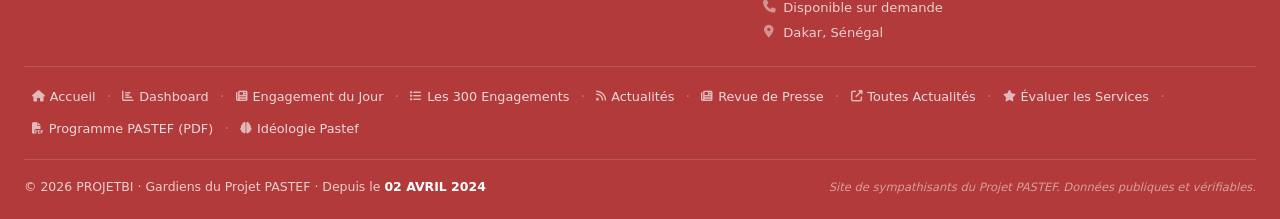
==== commit 66738bca: "Add files via upload" ====
--- a/index.html
+++ b/index.html
@@ -1,733 +1,1490 @@
-﻿<!DOCTYPE html>
-<html lang="fr" dir="ltr">
+<!--
+    index.html — version durcie (perf + sécurité + a11y)
+    Couches additives :
+      • design-system.css : tokens design + focus + reduced-motion
+      • app.perf.js       : optimisations de performance
+      • app.harden.js     : durcissement XSS + accessibilité (focus, ESC, ARIA)
+    Toutes les couches sont chargées APRÈS l'existant — aucun fichier originel n'est modifié.
+-->
+<!DOCTYPE html>
+<html lang="fr">
 <head>
-  <meta charset="UTF-8">
-  <meta name="viewport" content="width=device-width, initial-scale=1.0, minimum-scale=1.0">
-
-  <!-- ══ TITRE & META SEO ══════════════════════════════════════════════════ -->
-  <title>ProjetBI – Gardiens des Engagements Présidentiels | Sénégal</title>
-  <meta name="description" content="ProjetBI suit en temps réel les engagements du Président Bassirou Diomaye Faye et du PM Ousmane Sonko. Tableau de bord citoyen, données ouvertes, transparence démocratique.">
-  <meta name="keywords" content="ProjetBI, Bassirou Diomaye Faye, PASTEF, engagements présidentiels, Sénégal, suivi promesses, Ousmane Sonko, transparence, gouvernance">
-  <meta name="author" content="ProjetBI – Collectif citoyen indépendant">
-  <meta name="robots" content="index, follow, max-snippet:-1, max-image-preview:large, max-video-preview:-1">
-  <link rel="canonical" href="https://projetbi.org/">
-
-  <!-- ══ OPEN GRAPH ════════════════════════════════════════════════════════ -->
-  <meta property="og:type"        content="website">
-  <meta property="og:site_name"   content="ProjetBI">
-  <meta property="og:locale"      content="fr_FR">
-  <meta property="og:url"         content="https://projetbi.org/">
-  <meta property="og:title"       content="ProjetBI – Gardiens des Engagements Présidentiels">
-  <meta property="og:description" content="Tableau de bord citoyen pour suivre en temps réel les promesses du Président Bassirou Diomaye Faye. Données ouvertes, transparence totale.">
-  <meta property="og:image"       content="https://projetbi.org/og-image.jpg">
-  <meta property="og:image:width" content="1200">
-  <meta property="og:image:height" content="630">
-  <meta property="og:image:alt"   content="ProjetBI – Tableau de bord des engagements présidentiels du Sénégal">
-
-  <!-- ══ TWITTER CARD ══════════════════════════════════════════════════════ -->
-  <meta name="twitter:card"        content="summary_large_image">
-  <meta name="twitter:site"        content="@projetbi_sn">
-  <meta name="twitter:creator"     content="@projetbi_sn">
-  <meta name="twitter:title"       content="ProjetBI – Gardiens des Engagements Présidentiels">
-  <meta name="twitter:description" content="Tableau de bord citoyen pour suivre les promesses du Président Bassirou Diomaye Faye.">
-  <meta name="twitter:image"       content="https://projetbi.org/twitter-card.jpg">
-  <meta name="twitter:image:alt"   content="ProjetBI – Dashboard engagements Sénégal">
-
-  <!-- ══ PWA & THEME ═══════════════════════════════════════════════════════ -->
-  <meta name="theme-color" content="#2D5F3F" media="(prefers-color-scheme: light)">
-  <meta name="theme-color" content="#1A3D28" media="(prefers-color-scheme: dark)">
-  <meta name="color-scheme" content="light dark">
-  <meta name="mobile-web-app-capable" content="yes">
-  <meta name="apple-mobile-web-app-capable" content="yes">
-  <meta name="apple-mobile-web-app-status-bar-style" content="default">
-  <meta name="apple-mobile-web-app-title" content="ProjetBI">
-  <link rel="manifest" href="./manifest.json">
-  <link rel="icon" href="./favicon.png" type="image/png" sizes="192x192">
-  <link rel="apple-touch-icon" href="./favicon.png">
-
-  <!-- ══ SÉCURITÉ (renforce les en-têtes HTTP de _headers) ════════════════ -->
-  <meta http-equiv="X-Content-Type-Options" content="nosniff">
-  <meta http-equiv="Referrer-Policy" content="strict-origin-when-cross-origin">
-  <meta http-equiv="Permissions-Policy" content="camera=(), microphone=(), geolocation=(), payment=(), usb=()">
-
-  <!-- ══ PERFORMANCE – Preconnect & Preload ════════════════════════════════ -->
-  <link rel="preconnect" href="https://fonts.googleapis.com" crossorigin>
-  <link rel="preconnect" href="https://fonts.gstatic.com" crossorigin>
-  <link rel="preconnect" href="https://cdnjs.cloudflare.com" crossorigin>
-  <link rel="dns-prefetch" href="https://jwsdxttjjbfnoufiidkd.supabase.co">
-
-  <!--
-    Polices – chargement non-bloquant (media="print" → onload swap vers "all")
-    NOTE : on ne met PAS de <link rel="preload"> sur les CSS tiers car cela génère
-    l'avertissement "preloaded but not used" quand le media initial est "print".
-  -->
-  <link rel="stylesheet"
-    href="https://fonts.googleapis.com/css2?family=Crimson+Pro:wght@400;600;700;800&family=Inter:wght@300;400;500;600;700&display=swap"
-    media="print" onload="this.media='all'">
-  <noscript>
-    <link rel="stylesheet"
-      href="https://fonts.googleapis.com/css2?family=Crimson+Pro:wght@400;600;700;800&family=Inter:wght@300;400;500;600;700&display=swap">
-  </noscript>
-
-  <!-- FontAwesome 6 – chargement non-bloquant -->
-  <link rel="stylesheet"
-    href="https://cdnjs.cloudflare.com/ajax/libs/font-awesome/6.5.0/css/all.min.css"
-    media="print" onload="this.media='all'"
-    crossorigin="anonymous" referrerpolicy="no-referrer">
-  <noscript>
-    <link rel="stylesheet"
-      href="https://cdnjs.cloudflare.com/ajax/libs/font-awesome/6.5.0/css/all.min.css"
-      crossorigin="anonymous">
-  </noscript>
-
-  <!-- CSS applicatif – preload OK car servi en même origin, media="all" immédiat -->
-  <link rel="preload" as="style" href="./style.css">
-  <link rel="stylesheet" href="./style.css">
-
-  <!-- ══ JSON-LD – Données structurées ════════════════════════════════════ -->
-  <script type="application/ld+json">
-  {
-    "@context": "https://schema.org",
-    "@graph": [
-      {
-        "@type": "WebSite",
-        "@id": "https://projetbi.org/#website",
-        "url": "https://projetbi.org/",
+    <meta charset="UTF-8">
+    <meta name="viewport" content="width=device-width, initial-scale=1.0, maximum-scale=5.0, user-scalable=yes">
+    <!-- ══ EN-TÊTES DE SÉCURITÉ (via balises meta) ══ -->
+    <meta http-equiv="X-Content-Type-Options" content="nosniff">
+    <meta http-equiv="Referrer-Policy" content="strict-origin-when-cross-origin">
+    <meta http-equiv="Permissions-Policy" content="camera=(), microphone=(), geolocation=(), payment=()">
+    <!--
+      Content Security Policy :
+      - frame-ancestors est RETIRÉ de la meta (invalide ici, géré dans _headers HTTP)
+      - Cloudflare Analytics (static.cloudflareinsights.com) autorisé
+      - Source maps CDN autorisées dans connect-src
+    -->
+    <meta http-equiv="Content-Security-Policy" content="
+        default-src 'self';
+        script-src 'self' 'unsafe-inline' cdn.jsdelivr.net cdnjs.cloudflare.com static.cloudflareinsights.com;
+        style-src 'self' 'unsafe-inline' fonts.googleapis.com cdnjs.cloudflare.com;
+        font-src 'self' fonts.gstatic.com cdnjs.cloudflare.com;
+        img-src 'self' data: https: blob:;
+        connect-src 'self' https://jwsdxttjjbfnoufiidkd.supabase.co https://*.supabase.co
+            cdn.jsdelivr.net cdnjs.cloudflare.com static.cloudflareinsights.com;
+        object-src 'none';
+        base-uri 'self';
+    ">
+    <meta name="description" content="Gardiens du Projet PASTEF. Nous suivons, nous comptons, nous témoignons chaque engagement ou promesse issu du Projet pour
+un Sénégal Souverain, Juste & Prospère de PASTEF;Chaque promesse faite au peuple sénégalais — nous veillons à ce qu'elle soit tenue.">
+    <meta name="keywords" content="Carte membre PASTEF prix,Les membres de PASTEF,Les membres fondateurs de Pastef,Livre le projet de Pastef,Pastef et Moi,Organigramme Pastef,Les cadres de Pastef,Idéologie Pastef,PASTEF,MONCAP pastef, Bassirou Diomaye Faye, Ousmane Sonko, Jub Jubal Jubanti, engagements présidentiels, suivi citoyen, souveraineté, justice sociale, Sénégal prospère,Les membres de Pastef,Livre Le Projet de Pastef,Organigramme Pastef,Les cadres de Pastef,Idéologie Pastef,SONKO PASTEF,Carte membre Pastef,Pastef signification,telecharger programme diomaye pdf,programme diomaye,programme pastef pdf,bassirou diomaye faye,ousmane sonko">
+    <meta name="author" content="ProjetBI">
+    <meta name="robots" content="index, follow">
+    <meta name="theme-color" content="#2D5F3F">
+    <meta property="og:type" content="website">
+    <meta property="og:url" content="https://projetbi.org/">
+    <meta property="og:title" content="ProjetBI — Gardiens du Projet PASTEF pour le Sénégal">
+    <meta property="og:description" content="Sympathisants du Projet PASTEF et gardiens des engagements du Président Bassirou Diomaye Faye. Nous suivons, nous témoignons, nous encourageons chaque pas vers un Sénégal Souverain, Juste &amp; Prospère — Jub, Jubal, Jubanti.">
+    <meta property="og:image" content="https://projetbi.org/og-image.jpg">
+    <title>ProjetBI — Gardiens du Projet Sénégal | PASTEF 2024–2029</title>
+    <!-- ══ Resource hints : preconnect pour les CDN ══ -->
+    <link rel="preconnect" href="https://fonts.googleapis.com">
+    <link rel="preconnect" href="https://fonts.gstatic.com" crossorigin>
+    <link rel="preconnect" href="https://cdnjs.cloudflare.com" crossorigin>
+    <link rel="preconnect" href="https://cdn.jsdelivr.net" crossorigin>
+    <link rel="preconnect" href="https://jwsdxttjjbfnoufiidkd.supabase.co">
+    <link rel="icon" href="https://projetbi.org/favicon.png" type="image/png">
+    <link href="https://fonts.googleapis.com/css2?family=Crimson+Pro:wght@400;600;700;800&family=Inter:wght@300;400;500;600;700&display=swap" rel="stylesheet">
+    <!-- Font Awesome — crossorigin pour compatibilité SRI -->
+    <link rel="stylesheet" href="https://cdnjs.cloudflare.com/ajax/libs/font-awesome/6.5.0/css/all.min.css"
+          crossorigin="anonymous"
+          referrerpolicy="no-referrer">
+    <!-- Supabase SDK -->
+    <script src="https://cdn.jsdelivr.net/npm/@supabase/supabase-js@2" crossorigin="anonymous" defer></script>
+    <link rel="stylesheet" href="style.css">
+    <link rel="stylesheet" href="design-system.css">
+
+    <style>
+    /* ── Corrections ciblées qui ne remplacent PAS style.css ── */
+
+    /* Anti-overflow + scroll-padding pour ancres sous navbar fixe */
+    html { overflow-x: hidden; scroll-padding-top: 100px; }
+    body { overflow-x: hidden; max-width: 100%; }
+    @media (max-width: 768px) { html { scroll-padding-top: 60px; } }
+
+    @media (max-width: 768px) {
+        /* Racine : rien ne dépasse */
+        * { max-width: 100%; box-sizing: border-box; }
+
+        /* Nav mobile */
+        .nav-links {
+            display: none !important;
+            position: fixed !important;
+            top: 56px !important; left: 0 !important; right: 0 !important;
+            height: calc(100dvh - 56px) !important;
+            background: white !important;
+            flex-direction: column !important;
+            padding: 1.5rem !important;
+            gap: .25rem !important;
+            overflow-y: auto !important;
+            z-index: 998 !important;
+            border-top: 3px solid #2D5F3F !important;
+            box-shadow: 0 8px 40px rgba(0,0,0,.18) !important;
+        }
+        .nav-links.open, .nav-links.active, .nav-links.show {
+            display: flex !important;
+        }
+        .nav-links a, .modern-link {
+            font-size: 1.05rem !important; padding: .85rem 1.1rem !important;
+            border-radius: 10px !important; color: #0D1B14 !important;
+            font-weight: 600 !important; border-bottom: 1px solid #eee !important;
+            display: block !important; width: 100% !important;
+        }
+
+        /* Grille promesses : 1 colonne, pas de débordement */
+        #promisesGrid,
+        .promises-grid {
+            display: grid !important;
+            grid-template-columns: 1fr !important;
+            width: 100% !important;
+            padding: 0 !important;
+            margin: 0 !important;
+            overflow: hidden !important;
+        }
+
+        /* Chaque carte : pleine largeur, pas de margin lateral */
+        .promise-card,
+        .promise-item {
+            width: 100% !important;
+            max-width: 100% !important;
+            margin-left: 0 !important;
+            margin-right: 0 !important;
+            box-sizing: border-box !important;
+            overflow: hidden !important;
+        }
+
+        /* Container sections : padding uniforme */
+        .container {
+            padding-left: 1rem !important;
+            padding-right: 1rem !important;
+            margin-left: 0 !important;
+            margin-right: 0 !important;
+            width: 100% !important;
+            overflow-x: hidden !important;
+        }
+
+        section { overflow-x: hidden !important; }
+    }
+
+    @media (max-width: 480px) {
+        .container { padding-left: .75rem !important; padding-right: .75rem !important; }
+    }
+
+    /* Bouton afficher plus — respecte display:none de app.js */
+    #showMoreBtn[style*="display: none"],
+    #showLessBtn[style*="display: none"] { display: none !important; }
+
+    /* Notifications */
+    #notification-container {
+        position: fixed; top: 80px; right: 1.5rem;
+        z-index: 10000; display: flex; flex-direction: column; gap: .75rem;
+    }
+    
+    /* ── SECTION ACTUALITÉS INDEX — calqué sur actualites.html ── */
+    .idx-featured {
+        display:grid;grid-template-columns:1fr 400px;
+        border-radius:20px;overflow:hidden;
+        background:white;border:1px solid #d6e8dc;
+        box-shadow:0 4px 24px rgba(13,27,20,.08);
+        margin-bottom:2rem;cursor:pointer;transition:box-shadow .3s;
+    }
+    .idx-featured:hover { box-shadow:0 16px 48px rgba(13,27,20,.14); }
+    .idx-featured-img {
+        min-height:320px;background:#1A3D28;
+        display:flex;align-items:center;justify-content:center;
+        overflow:hidden;position:relative;
+    }
+    .idx-featured-img img {
+        position:absolute;inset:0;width:100%;height:100%;
+        object-fit:cover;opacity:.85;transition:transform .5s;
+    }
+    .idx-featured:hover .idx-featured-img img { transform:scale(1.04); }
+    .idx-feat-overlay {
+        position:absolute;inset:0;
+        background:linear-gradient(135deg,rgba(13,27,20,.5),transparent);
+    }
+    .idx-feat-badge {
+        position:absolute;top:1.1rem;left:1.1rem;z-index:2;
+        background:#B23A3A;color:white;font-size:.62rem;font-weight:700;
+        letter-spacing:.1em;text-transform:uppercase;
+        padding:.28rem .75rem;border-radius:100px;
+        display:inline-flex;align-items:center;gap:.35rem;
+    }
+    .idx-feat-badge::before {
+        content:'';width:5px;height:5px;border-radius:50%;
+        background:rgba(255,255,255,.8);animation:idxBlink 1.5s infinite;
+    }
+    @keyframes idxBlink{0%,100%{opacity:1}50%{opacity:0}}
+    .idx-featured-body { padding:1.75rem;display:flex;flex-direction:column;gap:.6rem; }
+    .idx-feat-cat { font-size:.65rem;font-weight:700;letter-spacing:.14em;text-transform:uppercase;color:#2D5F3F; }
+    .idx-feat-title { font-size:clamp(1.1rem,2vw,1.5rem);font-weight:800;line-height:1.3;color:#0D1B14; }
+    .idx-feat-excerpt { font-size:.88rem;color:#4a6055;line-height:1.7;flex:1; }
+    .idx-feat-meta { display:flex;gap:.9rem;font-size:.76rem;color:#8a9e93;flex-wrap:wrap;margin-top:auto; }
+    .idx-feat-meta i { color:#3E7F55;margin-right:.2rem; }
+    .idx-feat-btn {
+        display:inline-flex;align-items:center;gap:.45rem;
+        background:#2D5F3F;color:white;
+        padding:.65rem 1.3rem;border-radius:100px;
+        font-weight:700;font-size:.82rem;
+        border:none;cursor:pointer;align-self:flex-start;
+        box-shadow:0 4px 14px rgba(45,95,63,.3);transition:all .22s;
+    }
+    .idx-feat-btn:hover { background:#1A3D28;transform:translateY(-1px); }
+    #newsGrid.idx-grid {
+        display:grid;
+        grid-template-columns:repeat(auto-fill,minmax(280px,1fr));
+        gap:1.1rem;
+    }
+    .idx-news-item {
+        background:white;border:1px solid #d6e8dc;border-radius:14px;
+        overflow:hidden;display:flex;flex-direction:column;
+        transition:all .22s;cursor:pointer;
+    }
+    .idx-news-item:hover { box-shadow:0 10px 36px rgba(13,27,20,.1);transform:translateY(-3px); }
+    .idx-news-img {
+        aspect-ratio:16/9;background:#f0f7f3;overflow:hidden;
+        display:flex;align-items:center;justify-content:center;
+        color:#3E7F55;font-size:2rem;
+    }
+    .idx-news-img img { width:100%;height:100%;object-fit:cover;transition:transform .4s; }
+    .idx-news-item:hover .idx-news-img img { transform:scale(1.06); }
+    .idx-news-body { padding:1rem;display:flex;flex-direction:column;gap:.4rem;flex:1; }
+    .idx-news-head { display:flex;align-items:center;justify-content:space-between;gap:.4rem; }
+    .idx-news-cat {
+        font-size:.62rem;font-weight:700;letter-spacing:.07em;text-transform:uppercase;
+        color:#2D5F3F;background:#eef6f1;padding:.15rem .5rem;border-radius:4px;flex-shrink:0;
+    }
+    .idx-news-date { font-size:.72rem;color:#8a9e93; }
+    .idx-news-title { font-weight:700;font-size:.9rem;line-height:1.4;color:#0D1B14; }
+    .idx-news-excerpt {
+        font-size:.8rem;color:#4a6055;line-height:1.55;
+        display:-webkit-box;-webkit-line-clamp:2;-webkit-box-orient:vertical;overflow:hidden;
+    }
+    .idx-news-foot {
+        display:flex;align-items:center;justify-content:space-between;
+        padding-top:.65rem;margin-top:auto;border-top:1px solid #d6e8dc;
+        font-size:.74rem;color:#8a9e93;
+    }
+    .idx-news-foot i { margin-right:.2rem; }
+    .idx-news-read {
+        display:inline-flex;align-items:center;gap:.25rem;
+        color:#2D5F3F;font-weight:700;font-size:.74rem;
+        background:none;border:none;cursor:pointer;padding:0;transition:gap .2s;
+    }
+    .idx-news-read:hover { gap:.45rem; }
+    @media(max-width:900px){
+        .idx-featured { grid-template-columns:1fr; }
+        .idx-featured-img { min-height:200px; }
+    }
+    @media(max-width:600px){
+        #newsGrid.idx-grid { grid-template-columns:1fr; }
+    }
+</style>
+    <!-- ══ PWA Manifest ══ -->
+    <link rel="manifest" href="manifest.json">
+    <meta name="apple-mobile-web-app-capable" content="yes">
+    <meta name="apple-mobile-web-app-status-bar-style" content="black-translucent">
+    <meta name="apple-mobile-web-app-title" content="ProjetBI">
+    <meta name="mobile-web-app-capable" content="yes">
+
+    <!-- ══ Twitter Card enrichie ══ -->
+    <meta name="twitter:card" content="summary_large_image">
+    <meta name="twitter:site" content="@ProjetBI">
+    <meta name="twitter:title" content="ProjetBI — Gardiens du Projet PASTEF | Sénégal 2024–2029">
+    <meta name="twitter:description" content="Sympathisants PASTEF et gardiens du Projet. Nous suivons les 300 engagements du Président Diomaye Faye pour que le Sénégal tienne sa promesse de souveraineté et de justice.">
+    <meta name="twitter:image" content="https://projetbi.org/twitter-card.jpg">
+
+    <!-- ══ Données Structurées JSON-LD (Google Rich Snippets) ══ -->
+    <script type="application/ld+json">
+    {
+      "@context": "https://schema.org",
+      "@type": "WebSite",
+      "name": "ProjetBI — Gardiens du Projet PASTEF",
+      "alternateName": "Projet BI Sénégal",
+      "url": "https://projetbi.org",
+      "description": "Sympathisants du Projet PASTEF et gardiens des engagements du Président Bassirou Diomaye Faye. Nous suivons, nous témoignons, nous encourageons. Sénégal Souverain, Juste &amp; Prospère 2024-2029.",
+      "inLanguage": "fr",
+      "keywords": "Sénégal, PASTEF, Bassirou Diomaye Faye, promesses électorales, suivi engagements, transparence, gouvernance, Ousmane Sonko",
+      "potentialAction": {
+        "@type": "SearchAction",
+        "target": {
+          "@type": "EntryPoint",
+          "urlTemplate": "https://projetbi.org/#promises?q={search_term_string}"
+        },
+        "query-input": "required name=search_term_string"
+      },
+      "publisher": {
+        "@type": "Organization",
         "name": "ProjetBI",
-        "description": "Plateforme citoyenne de suivi des engagements présidentiels du Sénégal",
-        "inLanguage": "fr",
-        "potentialAction": {
-          "@type": "SearchAction",
-          "target": {
-            "@type": "EntryPoint",
-            "urlTemplate": "https://projetbi.org/?q={search_term_string}"
-          },
-          "query-input": "required name=search_term_string"
-        }
-      },
-      {
-        "@type": "Organization",
-        "@id": "https://projetbi.org/#organization",
-        "name": "ProjetBI – Collectif citoyen",
-        "url": "https://projetbi.org/",
+        "url": "https://projetbi.org",
         "logo": {
           "@type": "ImageObject",
-          "url": "https://projetbi.org/favicon.png",
-          "width": 192,
-          "height": 192
-        },
-        "sameAs": [
-          "https://twitter.com/projetbi_sn",
-          "https://www.facebook.com/projetbi"
-        ],
-        "description": "Collectif citoyen indépendant dédié à la transparence et au suivi des engagements présidentiels au Sénégal."
-      },
-      {
-        "@type": "WebPage",
-        "@id": "https://projetbi.org/#webpage",
-        "url": "https://projetbi.org/",
-        "name": "ProjetBI – Gardiens des Engagements Présidentiels",
-        "isPartOf": { "@id": "https://projetbi.org/#website" },
-        "about": { "@id": "https://projetbi.org/#organization" },
-        "description": "Tableau de bord citoyen pour suivre en temps réel les engagements du Président Bassirou Diomaye Faye.",
-        "inLanguage": "fr",
-        "breadcrumb": {
-          "@type": "BreadcrumbList",
-          "itemListElement": [{
-            "@type": "ListItem",
-            "position": 1,
-            "name": "Accueil",
-            "item": "https://projetbi.org/"
-          }]
+          "url": "https://projetbi.org/favicon.png"
         }
       }
-    ]
-  }
-  </script>
+    }
+    </script>
+    <script type="application/ld+json">
+    {
+      "@context": "https://schema.org",
+      "@type": "Dataset",
+      "name": "Engagements Présidentiels Sénégal 2024-2029",
+      "description": "Suivi citoyen des 300 engagements du Programme PASTEF porté par le Président Bassirou Diomaye Faye et le Premier Ministre Ousmane Sonko. Un projet de souveraineté, de justice et de prospérité pour le peuple sénégalais.",
+      "url": "https://projetbi.org",
+      "creator": { "@type": "Organization", "name": "ProjetBI" },
+      "temporalCoverage": "2024/2029",
+      "spatialCoverage": { "@type": "Place", "name": "Sénégal" },
+      "license": "https://creativecommons.org/licenses/by/4.0/",
+      "isAccessibleForFree": true
+    }
+    </script>
+    <script type="application/ld+json">
+    {
+      "@context": "https://schema.org",
+      "@type": "FAQPage",
+      "mainEntity": [
+        {
+          "@type": "Question",
+          "name": "Que contient le Programme PASTEF de Bassirou Diomaye Faye ?",
+          "acceptedAnswer": {
+            "@type": "Answer",
+            "text": "Le Projet PASTEF, défendu par le Président Bassirou Diomaye Faye et le Premier Ministre Ousmane Sonko, contient 300 engagements couvrant la santé, l'éducation, la souveraineté économique, la justice et la sécurité. Nous, sympathisants et gardiens du Projet, suivons chacun d'eux en temps réel sur ProjetBI.org."
+          }
+        },
+        {
+          "@type": "Question",
+          "name": "Comment soutenir et suivre le Programme PASTEF ?",
+          "acceptedAnswer": {
+            "@type": "Answer",
+            "text": "ProjetBI.org est la plateforme des gardiens du Projet PASTEF. En tant que sympathisants engagés, nous suivons et documentons chaque avancée du programme du Président Diomaye Faye. Chaque engagement est classifié : Réalisé, En cours, Non lancé ou En retard — avec des données transparentes et vérifiables."
+          }
+        },
+        {
+          "@type": "Question",
+          "name": "Quels sont les grands axes du Projet PASTEF pour le Sénégal ?",
+          "acceptedAnswer": {
+            "@type": "Answer",
+            "text": "Le Projet PASTEF s'articule autour de la souveraineté nationale, la justice sociale, la prospérité partagée et la gouvernance exemplaire. Le mandat du Président Bassirou Diomaye Faye, investi le 2 avril 2024, court jusqu'en 2029. ProjetBI veille à ce que chaque engagement soit honoré."
+          }
+        }
+      ]
+    }
+    </script>
 </head>
-
 <body>
-  <!-- ══ SKIP LINK (accessibilité clavier) ════════════════════════════════ -->
-  <a href="#main-content" class="skip-link">Aller au contenu principal</a>
-
-  <!-- ══ BANNIÈRE MISE À JOUR SW ══════════════════════════════════════════ -->
-  <div id="updateBanner" role="alert" aria-live="polite"
-    style="display:none;position:fixed;bottom:0;left:0;right:0;z-index:9999;
-           background:var(--color-brand-700);color:#fff;padding:1rem 1.5rem;
-           align-items:center;justify-content:center;gap:1rem;flex-wrap:wrap">
-    <span><i class="fas fa-sync-alt" aria-hidden="true"></i> Une nouvelle version est disponible.</span>
-    <button data-action="update" class="btn btn-secondary btn-sm">Mettre à jour</button>
-    <button onclick="document.getElementById('updateBanner').style.display='none'"
-            class="btn btn-ghost btn-sm" style="color:#fff">Ignorer</button>
-  </div>
-
-  <!-- ══ NAVIGATION ═══════════════════════════════════════════════════════ -->
-  <header>
-    <nav class="navbar" role="navigation" aria-label="Navigation principale">
-      <div class="navbar-inner">
-
-        <a href="./" class="navbar-brand" aria-label="ProjetBI – Accueil">
-          <img src="./favicon.png" alt="Logo ProjetBI" width="40" height="40" loading="eager">
-          <span>ProjetBI</span>
-        </a>
-
-        <!-- Hamburger mobile -->
-        <button class="mobile-menu-btn" aria-label="Ouvrir le menu" aria-expanded="false" aria-controls="nav-menu">
-          <span></span>
-          <span></span>
-          <span></span>
+
+<!-- ══ Lien d'accès rapide pour utilisateurs clavier (WCAG 2.4.1) ══ -->
+<a href="#contenu-principal" class="skip-link">Aller au contenu principal</a>
+
+<!-- ════════════════════════════════════════════
+     NAVBAR — IDs: modernNav, modernMenu, modernHamburger
+     (+ navbar, progressIndicator pour app.js scroll)
+     ════════════════════════════════════════════ -->
+<div id="progressIndicator" style="position:fixed;top:0;left:0;height:3px;width:0%;background:linear-gradient(90deg,#2D5F3F,#C9A84C);z-index:9999;transition:width .1s;"></div>
+
+<nav class="navbar" id="modernNav">
+    <!-- LIGNE 1 : Logo + KPI sous logo + Tagline + Hamburger mobile -->
+    <div class="nav-row-1">
+        <div class="nav-row-inner">
+            <div class="nav-logo-kpi">
+                <a href="#accueil" class="nav-logo">
+                    <img src="https://projetbi.org/favicon.png" alt="PROJETBI" class="nav-logo-img" onerror="this.style.display='none'">
+                    <div class="nav-logo-block">
+                        <span class="nav-logo-text">PROJETBI</span>
+                        <span class="nav-logo-sub">Jub Jubal Jubanti</span>
+                    </div>
+                </a>
+                <!-- KPI carousel desktop — sous le logo -->
+             
+            </div>
+            <div class="nav-row-center">
+              <div class="nav-kpi-under-logo">
+                    <button class="nav-kpi-mini-btn" aria-label="KPI précédent" onclick="document.getElementById('kpiPrev').click()"><i class="fas fa-chevron-left" aria-hidden="true"></i></button>
+                    <div id="navKpiDesktop" class="nav-kpi-mini-display"></div>
+                    <button class="nav-kpi-mini-btn" aria-label="KPI suivant" onclick="document.getElementById('kpiNext').click()"><i class="fas fa-chevron-right" aria-hidden="true"></i></button>
+                </div> 
+                <span class="nav-tagline"><i class="fas fa-shield-alt"></i> Gardiens du Projet PASTEF — Jub · Jubal · Jubanti</span>
+              </div>
+            <button class="hamburger" id="modernHamburger" aria-label="Menu" aria-expanded="false">
+                <span></span><span></span><span></span>
+            </button>
+        </div>
+    </div>
+    <!-- LIGNE 2 : Menu horizontal + Évaluer CTA (desktop uniquement) -->
+    <div class="nav-row-2" id="navRow2">
+        <div class="nav-row-inner">
+            <ul class="nav-links" id="navLinks">
+                <li><a href="#accueil" class="modern-link active">🏠 Accueil</a></li>
+              <li><a href="ideologie.html" class="modern-link">🧠 Idéologie Pastef</a></li>
+                <li><a href="#dashboard" class="modern-link">📊 Tableau de Bord du Projet
+</a></li>
+                <li><a href="#promesse-du-jour" class="modern-link">🗓️ Engagement du Jour</a></li>
+                <li><a href="#engagements" class="modern-link">📋 Engagements</a></li>
+                <li><a href="#actualites" class="modern-link">📰 Actualités</a></li>
+                <li><a href="actualites.html" class="modern-link">🔗 Toutes les Actus</a></li>
+                <li><a href="#revue-de-presse" class="modern-link">🗞️ Revue de Presse</a></li>
+            </ul>
+            <a href="#evaluation" class="nav-cta-btn">⭐ Évaluer un service</a>
+        </div>
+    </div>
+    <!-- IDs requis par app.js -->
+    <button id="kpiPrev" style="display:none"></button>
+    <button id="kpiNext" style="display:none"></button>
+    <button id="kpiAutoPlayToggle" style="display:none"></button>
+</nav>
+
+<!-- Menu mobile overlay (app.js attend id=modernMenu) -->
+<div id="modernMenu" class="mobile-menu-overlay">
+
+    <!-- KPI carousel dans le menu mobile -->
+    <div class="menu-kpi-widget">
+        <div class="menu-kpi-inner">
+            <div class="menu-kpi-icon">📊</div>
+            <div class="menu-kpi-carousel" id="menuKpiDisplay">
+                <div class="kpi-item">
+                    <div class="kpi-content">
+                        <span class="kpi-value" style="font-size:1.8rem;font-weight:800;color:#2D5F3F">—</span>
+                        <span class="kpi-label" style="font-size:.72rem;color:#8a9e93;text-transform:uppercase;letter-spacing:.06em;font-weight:600">Chargement…</span>
+                    </div>
+                </div>
+            </div>
+            <div class="menu-kpi-controls">
+                <button class="menu-kpi-btn" aria-label="KPI précédent" onclick="document.getElementById('kpiPrev').click()"><i class="fas fa-chevron-left" aria-hidden="true"></i></button>
+                <button class="menu-kpi-btn" aria-label="KPI suivant" onclick="document.getElementById('kpiNext').click()"><i class="fas fa-chevron-right" aria-hidden="true"></i></button>
+            </div>
+        </div>
+    </div>
+
+    <ul style="list-style:none;padding:0;margin:0;display:flex;flex-direction:column;gap:.25rem;">
+        <li><a href="#accueil" class="modern-link" style="display:block;padding:.85rem 1rem;border-radius:10px;color:#0D1B14;font-weight:600;text-decoration:none;border-bottom:1px solid #eee;">🏠 Accueil</a></li>
+                <li><a href="ideologie.html" class="modern-link" style="display:block;padding:.85rem 1rem;border-radius:10px;color:#0D1B14;font-weight:600;text-decoration:none;border-bottom:1px solid #eee;">🧠 Idéologie Pastef</a></li>
+        <li><a href="#dashboard" class="modern-link" style="display:block;padding:.85rem 1rem;border-radius:10px;color:#0D1B14;font-weight:600;text-decoration:none;border-bottom:1px solid #eee;">📊 Tableau de Bord du Projet
+</a></li>
+        <li><a href="#promesse-du-jour" class="modern-link" style="display:block;padding:.85rem 1rem;border-radius:10px;color:#0D1B14;font-weight:600;text-decoration:none;border-bottom:1px solid #eee;">🗓️ Engagement du Jour</a></li>
+        <li><a href="#engagements" class="modern-link" style="display:block;padding:.85rem 1rem;border-radius:10px;color:#0D1B14;font-weight:600;text-decoration:none;border-bottom:1px solid #eee;">📋 Engagements</a></li>
+        <li><a href="#actualites" class="modern-link" style="display:block;padding:.85rem 1rem;border-radius:10px;color:#0D1B14;font-weight:600;text-decoration:none;border-bottom:1px solid #eee;">📰 Actualités</a></li>
+        <li><a href="actualites.html" class="modern-link" style="display:block;padding:.85rem 1rem;border-radius:10px;color:#0D1B14;font-weight:600;text-decoration:none;border-bottom:1px solid #eee;">🔗 Toutes les Actus</a></li>
+        <li><a href="#revue-de-presse" class="modern-link" style="display:block;padding:.85rem 1rem;border-radius:10px;color:#0D1B14;font-weight:600;text-decoration:none;border-bottom:1px solid #eee;">🗞️ Revue de Presse</a></li>
+        <li><a href="#evaluation" class="modern-link" style="display:flex;padding:.85rem 1rem;border-radius:100px;background:#2D5F3F;color:white;font-weight:700;text-decoration:none;justify-content:center;margin-top:.75rem;">⭐ Évaluer un service public</a></li>
+    </ul>
+</div>
+
+<main id="contenu-principal">
+
+<!-- ════════════════════════════════════════════
+     HERO
+     ════════════════════════════════════════════ -->
+<section class="hero-section" id="accueil">
+    <div class="hero-content">
+        <div class="hero-badge">
+            <span class="live-dot"></span>
+            🛡️ Gardiens du Projet PASTEF
+        </div>
+        <h1 class="hero-title">
+            Gardiens du Projet pour<br>
+            <span class="highlight">un Sénégal Souverain, Juste &amp; Prospère</span>
+        </h1>
+        <p class="hero-subtitle">
+            Sympathisants du projet PASTEF, nous suivons chaque engagement du Président
+            <strong>Bassirou Diomaye Faye</strong> et du Premier Ministre <strong>Ousmane Sonko</strong>.
+            Parce qu'un peuple vigilant est un peuple libre — <em>Jub, Jubal, Jubanti.</em>
+        </p>
+        <div class="hero-actions">
+            <a href="Livre-Programme-Bassirou-Diomaye-Faye.pdf" class="btn btn-primary" download target="_blank" rel="noopener noreferrer">
+                <i class="fas fa-file-pdf"></i> Lire le Programme PASTEF
+            </a>
+            <a href="#dashboard" class="btn btn-secondary">
+                <i class="fas fa-chart-bar"></i> Voir l'état du Projet
+            </a>
+            <!-- KPI carousel — affiché à droite du bouton Dashboard -->
+            <div class="hero-kpi-widget">
+                <button class="hero-kpi-btn" aria-label="KPI précédent" onclick="document.getElementById('kpiPrev').click()"><i class="fas fa-chevron-left" aria-hidden="true"></i></button>
+                <div id="kpiCarousel" class="hero-kpi-display">
+                    <div class="kpi-item">
+                        <span class="kpi-icon">📊</span>
+                        <div class="kpi-content">
+                            <span class="kpi-value">—</span>
+                            <span class="kpi-label">Chargement…</span>
+                        </div>
+                    </div>
+                </div>
+                <button class="hero-kpi-btn" aria-label="KPI suivant" onclick="document.getElementById('kpiNext').click()"><i class="fas fa-chevron-right" aria-hidden="true"></i></button>
+            </div>
+        </div>
+        <div class="hero-countdown">
+            <div class="countdown-label">
+                <i class="fas fa-hourglass-half"></i>
+                <span>TEMPS RESTANT DU MANDAT</span>
+            </div>
+            <div class="countdown-grid">
+                <div class="countdown-item">
+                    <span class="countdown-number" id="days">000</span>
+                    <span class="countdown-unit">Jours</span>
+                </div>
+                <div class="countdown-item">
+                    <span class="countdown-number" id="hours">00</span>
+                    <span class="countdown-unit">Heures</span>
+                </div>
+                <div class="countdown-item">
+                    <span class="countdown-number" id="minutes">00</span>
+                    <span class="countdown-unit">Min</span>
+                </div>
+                <div class="countdown-item">
+                    <span class="countdown-number" id="seconds">00</span>
+                    <span class="countdown-unit">Sec</span>
+                </div>
+            </div>
+        </div>
+    </div>
+    <div class="hero-image">
+        <div class="hero-image-frame">
+            <img src="sonko.jpg" alt="Ousmane SONKO" onerror="this.parentElement.style.background='linear-gradient(135deg,#2D5F3F,#1A3D28)'">
+            <div class="hero-image-badge">PASTEF 2024–2029</div>
+            <div class="hero-image-ref"><i class="fas fa-calendar-check"></i> Réf : 02 AVRIL 2024</div>
+        </div>
+    </div>
+</section>
+
+<!-- ════════════════════════════════════════════
+     STATS / KPIs
+     IDs attendus par app.js: total, realise, encours, non-lance, retard,
+     avec-maj, taux-realisation, moyenne-notes, votes-total, delai-moyen,
+     domaine-principal, domaine-count, total-percentage, realise-percentage,
+     encours-percentage, non-lance-percentage, retard-percentage, avec-maj-percentage
+     ════════════════════════════════════════════ -->
+<section class="stats-section" id="dashboard">
+    <div class="container">
+        <div class="section-header">
+            <div class="section-header-left">
+                <h2 class="section-title">
+                    <i class="fas fa-chart-bar"></i>
+                    Tableau de Bord du Projet
+                </h2>
+                <p class="section-subtitle">État d'avancement des 300 engagements — <span id="current-date"></span></p>
+            </div>
+        </div>
+
+        <div class="stats-grid">
+            <div class="stat-card stat-total">
+                <div class="stat-icon"><i class="fas fa-tasks"></i></div>
+                <div class="stat-content">
+                    <div class="stat-value" id="total">—</div>
+                    <div class="stat-label">Engagements du Projet</div>
+                    <div class="stat-percentage" id="total-percentage">100%</div>
+                </div>
+            </div>
+            <div class="stat-card stat-success">
+                <div class="stat-icon"><i class="fas fa-check-circle"></i></div>
+                <div class="stat-content">
+                    <div class="stat-value" id="realise">—</div>
+                    <div class="stat-label">✅ Réalisés</div>
+                    <div class="stat-percentage" id="realise-percentage">0%</div>
+                </div>
+            </div>
+            <div class="stat-card stat-progress">
+                <div class="stat-icon"><i class="fas fa-sync-alt"></i></div>
+                <div class="stat-content">
+                    <div class="stat-value" id="encours">—</div>
+                    <div class="stat-label">🔄 En Cours</div>
+                    <div class="stat-percentage" id="encours-percentage">0%</div>
+                </div>
+            </div>
+            <div class="stat-card stat-pending">
+                <div class="stat-icon"><i class="fas fa-clock"></i></div>
+                <div class="stat-content">
+                    <div class="stat-value" id="non-lance">—</div>
+                    <div class="stat-label">⏳ Non Lancés</div>
+                    <div class="stat-percentage" id="non-lance-percentage">0%</div>
+                </div>
+            </div>
+            <div class="stat-card stat-warning">
+                <div class="stat-icon"><i class="fas fa-exclamation-triangle"></i></div>
+                <div class="stat-content">
+                    <div class="stat-value" id="retard">—</div>
+                    <div class="stat-label">⚠️ En Retard</div>
+                    <div class="stat-percentage" id="retard-percentage">0%</div>
+                </div>
+            </div>
+            <div class="stat-card stat-rate">
+                <div class="stat-icon"><i class="fas fa-percentage"></i></div>
+                <div class="stat-content">
+                    <div class="stat-value" id="taux-realisation">—</div>
+                    <div class="stat-label">📈 Taux Réalisation</div>
+                </div>
+            </div>
+            <div class="stat-card stat-time">
+                <div class="stat-icon"><i class="fas fa-hourglass-half"></i></div>
+                <div class="stat-content">
+                    <div class="stat-value" id="delai-moyen">—</div>
+                    <div class="stat-label">⏱️ Retard Moyen</div>
+                </div>
+            </div>
+            <div class="stat-card stat-rating">
+                <div class="stat-icon"><i class="fas fa-star"></i></div>
+                <div class="stat-content">
+                    <div class="stat-value" id="moyenne-notes">—</div>
+                    <div class="stat-label">⭐ Note Citoyenne</div>
+                    <div class="stat-percentage" id="votes-total">0 votes</div>
+                </div>
+            </div>
+            <div class="stat-card stat-update">
+                <div class="stat-icon"><i class="fas fa-history"></i></div>
+                <div class="stat-content">
+                    <div class="stat-value" id="avec-maj">—</div>
+                    <div class="stat-label">📋 Avec MAJ</div>
+                    <div class="stat-percentage" id="avec-maj-percentage">0%</div>
+                </div>
+            </div>
+            <div class="stat-card stat-domain">
+                <div class="stat-icon"><i class="fas fa-layer-group"></i></div>
+                <div class="stat-content">
+                    <div class="stat-value" style="font-size:1.1rem" id="domaine-principal">—</div>
+                    <div class="stat-label">🏛️ Domaine Principal</div>
+                    <div class="stat-percentage" id="domaine-count">0 engagements</div>
+                </div>
+            </div>
+        </div>
+    </div>
+</section>
+
+<!-- ════════════════════════════════════════════
+     PROMESSE DU JOUR
+     ID attendu: dailyPromise
+     ════════════════════════════════════════════ -->
+<section class="daily-promise-section" id="promesse-du-jour">
+    <div class="container">
+        <div class="section-header">
+            <h2 class="section-title">
+                <i class="fas fa-newspaper"></i>
+                Engagement du Jour
+            </h2>
+            <p class="section-subtitle">Chaque jour, un engagement du programme PASTEF à la loupe</p>
+        </div>
+        <div id="dailyPromise">
+            <div class="loading-state">
+                <div class="spinner"></div>
+                <p>Chargement de l'engagement du jour…</p>
+            </div>
+        </div>
+    </div>
+</section>
+
+<!-- ════════════════════════════════════════════
+     CAROUSEL DES PROMESSES EN VEDETTE
+     IDs: promisesCarouselGrid, carouselPrevBtn, carouselNextBtn,
+          carouselAutoPlayToggle, carouselDots
+     ════════════════════════════════════════════ -->
+<section class="promises-carousel-section" id="promesses-vedette">
+    <div class="container">
+        <div class="section-header">
+            <h2 class="section-title">
+                <i class="fas fa-star"></i>
+                Engagements en Lumière
+            </h2>
+            <div class="section-controls">
+                <button id="carouselPrevBtn" class="control-btn" title="Précédent">
+                    <i class="fas fa-chevron-left"></i>
+                </button>
+                <button id="carouselAutoPlayToggle" class="control-btn" title="Pause/Play">
+                    <i class="fas fa-pause"></i>
+                </button>
+                <button id="carouselNextBtn" class="control-btn" title="Suivant">
+                    <i class="fas fa-chevron-right"></i>
+                </button>
+            </div>
+        </div>
+        <div id="promisesCarouselGrid" class="promises-carousel-grid">
+            <div class="loading-state">
+                <div class="spinner"></div>
+                <p>Chargement…</p>
+            </div>
+        </div>
+        <div id="carouselDots" class="carousel-dots"></div>
+    </div>
+</section>
+
+<!-- ════════════════════════════════════════════
+     TOUS LES ENGAGEMENTS
+     IDs: promisesGrid, filterToggleBtn, filtersSection,
+          filter-search, filter-status, filter-domain,
+          results-count, showMoreBtn, showLessBtn, resetFilters
+     ════════════════════════════════════════════ -->
+<section class="promises-section" id="engagements">
+    <div class="container">
+        <div class="section-header">
+            <div>
+                <h2 class="section-title">
+                    <i class="fas fa-list-check"></i>
+                    Les 300 Engagements du Projet
+                </h2>
+                <p class="section-subtitle" id="results-count">Chargement…</p>
+            </div>
+            <div class="section-controls">
+                <button id="filterToggleBtn" class="btn btn-outline-sm">
+                    <i class="fas fa-filter"></i> Filtres
+                </button>
+            </div>
+        </div>
+
+        <div id="filtersSection" class="filters-section" style="display:none;">
+            <div class="filter-bar">
+                <div class="filter-search-box">
+                    <i class="fas fa-search"></i>
+                    <input type="text" id="filter-search" placeholder="Rechercher un engagement…">
+                </div>
+                <select id="filter-status" class="filter-select">
+                    <option value="">Tous les statuts</option>
+                    <option value="✅ Réalisé">✅ Réalisé</option>
+                    <option value="🔄 En cours">🔄 En cours</option>
+                    <option value="⏳ Non lancé">⏳ Non lancé</option>
+                    <option value="En retard">⚠️ En retard</option>
+                </select>
+                <select id="filter-domain" class="filter-select">
+                    <option value="">Tous les domaines</option>
+                </select>
+                <button id="resetFilters" class="btn btn-outline-sm">
+                    <i class="fas fa-undo"></i> Réinitialiser
+                </button>
+            </div>
+        </div>
+
+        <div id="promisesGrid" class="promises-grid">
+            <div class="loading-state" style="grid-column:1/-1">
+                <div class="spinner"></div>
+                <p>Chargement des engagements…</p>
+            </div>
+        </div>
+        <div class="prom-btn-row">
+            <button id="showMoreBtn" class="btn btn-primary" style="display:none;">
+                <i class="fas fa-plus"></i> Voir plus d'engagements
+            </button>
+            <button id="showLessBtn" class="btn btn-secondary" style="display:none;">
+                <i class="fas fa-minus"></i> Réduire
+            </button>
+        </div>
+    </div>
+</section>
+
+<!-- ════════════════════════════════════════════
+     ACTUALITÉS
+     ID attendu: newsGrid (app.js écrit dans getElementById('newsGrid'))
+     ════════════════════════════════════════════ -->
+<section class="news-section" id="actualites">
+    <div class="container">
+        <div class="section-header">
+            <h2 class="section-title">
+                <i class="fas fa-newspaper"></i>
+                Actualités du Projet
+            </h2>
+            <a href="actualites.html" class="btn btn-voir-tout">
+                <i class="fas fa-rss"></i> Toutes les actualités <i class="fas fa-arrow-right"></i>
+            </a>
+        </div>
+        <!-- Article à la une -->
+        <div id="newsFeatured">
+            <div class="loading-state">
+                <div class="spinner"></div>
+                <p>Chargement des actualités…</p>
+            </div>
+        </div>
+        <!-- Grille des 7 suivants -->
+        <div id="newsGrid" class="idx-grid"></div>
+    </div>
+</section>
+
+<!-- ════════════════════════════════════════════
+     REVUE DE PRESSE
+     IDs: pressCarousel, prevBtn, nextBtn, autoPlayToggle,
+          carouselIndicators, newspapersGrid
+     ════════════════════════════════════════════ -->
+<section class="press-section" id="revue-de-presse">
+    <div class="container">
+        <div class="section-header">
+            <h2 class="section-title">
+                <i class="fas fa-newspaper"></i>
+                La Presse en Parle
+            </h2>
+            <div class="section-controls">
+                <button id="prevBtn" class="control-btn" aria-label="Diapositive précédente"><i class="fas fa-chevron-left" aria-hidden="true"></i></button>
+                <button id="autoPlayToggle" class="control-btn" aria-label="Mettre en pause le défilement automatique"><i class="fas fa-pause" aria-hidden="true"></i></button>
+                <button id="nextBtn" class="control-btn" aria-label="Diapositive suivante"><i class="fas fa-chevron-right" aria-hidden="true"></i></button>
+            </div>
+        </div>
+
+        <div id="pressCarousel" class="press-carousel">
+            <div class="loading-state">
+                <div class="spinner"></div>
+                <p>Chargement de la revue de presse…</p>
+            </div>
+        </div>
+        <div id="carouselIndicators" class="carousel-indicators"></div>
+
+        <div class="section-header" style="margin-top:3rem">
+            <h3 class="section-title" style="font-size:1.3rem">
+                <i class="fas fa-th-large"></i> Les Quotidiens Sénégalais
+            </h3>
+        </div>
+        <div id="newspapersGrid" class="newspapers-grid">
+            <div class="loading-state" style="grid-column:1/-1">
+                <div class="spinner"></div>
+            </div>
+        </div>
+    </div>
+</section>
+
+<!-- ════════════════════════════════════════════
+     NOTATION DES SERVICES
+     IDs: ratingForm, service, service-category,
+          accessibility, welcome, efficiency, transparency, comment,
+          totalVotes, totalServices, avgRating, topServices, recentRatings
+     ════════════════════════════════════════════ -->
+<section class="rating-section" id="evaluation">
+    <div class="container">
+        <div class="section-header">
+            <h2 class="section-title">
+                <i class="fas fa-star"></i>
+                Évaluez les Services Publics
+            </h2>
+            <p class="section-subtitle">En tant que citoyen·ne, votre voix est le meilleur outil de contrôle démocratique</p>
+        </div>
+
+        <div class="rating-unified">
+
+            <!-- COLONNE GAUCHE : Formulaire -->
+            <div class="rating-form-card">
+                <div class="rating-form-header">
+                    <h3><i class="fas fa-pencil-alt"></i> Témoignez du terrain</h3>
+                    <p>Votre expérience avec les services publics est une donnée précieuse pour mesurer les avancées réelles du Projet</p>
+                </div>
+                <div class="rating-form-body">
+                    <form id="ratingForm">
+                        <div class="form-group">
+                            <label class="form-label">
+                                <i class="fas fa-folder"></i> Secteur concerné *
+                            </label>
+                            <select class="form-select" id="service-category" name="service-category" required>
+                                <option value="">Choisissez une catégorie</option>
+                                <option value="sante">🏥 Santé &amp; Hôpitaux</option>
+                                <option value="education">🎓 Éducation &amp; Formation</option>
+                                <option value="securite">👮‍♂️ Sécurité &amp; Défense</option>
+                                <option value="justice">⚖️ Justice &amp; Droit</option>
+                                <option value="administration">🏛️ Administration &amp; État Civil</option>
+                                <option value="finances">💰 Finances &amp; Impôts</option>
+                                <option value="transports">🚌 Transports &amp; Mobilité</option>
+                                <option value="energie">⚡ Énergie &amp; Eau</option>
+                                <option value="communication">📞 Communication &amp; Numérique</option>
+                                <option value="social">🤝 Action Sociale &amp; Solidarité</option>
+                                <option value="emploi">💼 Emploi &amp; Formation Pro</option>
+                                <option value="environnement">🌿 Environnement &amp; Cadre de Vie</option>
+                                <option value="culture">🎭 Culture &amp; Tourisme</option>
+                                <option value="autre">📋 Autre Service Public</option>
+                            </select>
+                        </div>
+
+                        <div class="form-group">
+                            <label class="form-label">
+                                <i class="fas fa-building"></i> Service concerné *
+                            </label>
+                            <select class="form-select" id="service" name="service" required disabled>
+                                <option value="">Sélectionnez d'abord une catégorie</option>
+                            </select>
+                        </div>
+
+                        <div class="rating-criteria-grid">
+                            <div class="criteria-item">
+                                <label class="form-label"><i class="fas fa-wheelchair"></i> Accessibilité</label>
+                                <div class="stars-rating" data-criteria="accessibility">
+                                    <i class="fas fa-star star-active" data-value="1"></i>
+                                    <i class="fas fa-star star-active" data-value="2"></i>
+                                    <i class="fas fa-star star-active" data-value="3"></i>
+                                    <i class="far fa-star" data-value="4"></i>
+                                    <i class="far fa-star" data-value="5"></i>
+                                    <input type="hidden" name="accessibility" id="accessibility" value="3">
+                                </div>
+                            </div>
+                            <div class="criteria-item">
+                                <label class="form-label"><i class="fas fa-handshake"></i> Accueil</label>
+                                <div class="stars-rating" data-criteria="welcome">
+                                    <i class="fas fa-star star-active" data-value="1"></i>
+                                    <i class="fas fa-star star-active" data-value="2"></i>
+                                    <i class="fas fa-star star-active" data-value="3"></i>
+                                    <i class="far fa-star" data-value="4"></i>
+                                    <i class="far fa-star" data-value="5"></i>
+                                    <input type="hidden" name="welcome" id="welcome" value="3">
+                                </div>
+                            </div>
+                            <div class="criteria-item">
+                                <label class="form-label"><i class="fas fa-bolt"></i> Efficacité</label>
+                                <div class="stars-rating" data-criteria="efficiency">
+                                    <i class="fas fa-star star-active" data-value="1"></i>
+                                    <i class="fas fa-star star-active" data-value="2"></i>
+                                    <i class="fas fa-star star-active" data-value="3"></i>
+                                    <i class="far fa-star" data-value="4"></i>
+                                    <i class="far fa-star" data-value="5"></i>
+                                    <input type="hidden" name="efficiency" id="efficiency" value="3">
+                                </div>
+                            </div>
+                            <div class="criteria-item">
+                                <label class="form-label"><i class="fas fa-eye"></i> Transparence</label>
+                                <div class="stars-rating" data-criteria="transparency">
+                                    <i class="fas fa-star star-active" data-value="1"></i>
+                                    <i class="fas fa-star star-active" data-value="2"></i>
+                                    <i class="fas fa-star star-active" data-value="3"></i>
+                                    <i class="far fa-star" data-value="4"></i>
+                                    <i class="far fa-star" data-value="5"></i>
+                                    <input type="hidden" name="transparency" id="transparency" value="3">
+                                </div>
+                            </div>
+                        </div>
+
+                        <div class="form-group">
+                            <label class="form-label">
+                                <i class="fas fa-comment"></i> Commentaire (optionnel)
+                            </label>
+                            <textarea class="form-textarea" id="comment" name="comment" rows="3"
+                                placeholder="Partagez votre expérience du terrain — chaque témoignage compte…"></textarea>
+                        </div>
+
+                        <button type="submit" class="btn btn-primary" style="width:100%">
+                            <i class="fas fa-paper-plane"></i> Soumettre mon témoignage
+                        </button>
+
+                        <!-- Légende des critères -->
+                        <div class="criteria-legend">
+                            <div class="criteria-legend-item">
+                                <div class="criteria-legend-icon criteria-legend-icon--accessibility">
+                                    <i class="fas fa-wheelchair"></i>
+                                </div>
+                                <div class="criteria-legend-text">
+                                    <strong>Accessibilité</strong>
+                                    Le Projet s'engage à rendre chaque service accessible à tous, du nord au sud du Sénégal, physiquement et numériquement.
+                                </div>
+                            </div>
+                            <div class="criteria-legend-item">
+                                <div class="criteria-legend-icon criteria-legend-icon--welcome">
+                                    <i class="fas fa-handshake"></i>
+                                </div>
+                                <div class="criteria-legend-text">
+                                    <strong>Accueil</strong>
+                                    La dignité du citoyen commence à l'accueil. Le Projet exige un État qui respecte son peuple dès le premier contact.
+                                </div>
+                            </div>
+                            <div class="criteria-legend-item">
+                                <div class="criteria-legend-icon criteria-legend-icon--efficiency">
+                                    <i class="fas fa-bolt"></i>
+                                </div>
+                                <div class="criteria-legend-text">
+                                    <strong>Efficacité</strong>
+                                    Le Projet s'engage à libérer le citoyen des tracasseries administratives — des services efficaces, rapides, sans corruption.
+                                </div>
+                            </div>
+                            <div class="criteria-legend-item">
+                                <div class="criteria-legend-icon criteria-legend-icon--transparency">
+                                    <i class="fas fa-eye"></i>
+                                </div>
+                                <div class="criteria-legend-text">
+                                    <strong>Transparence</strong>
+                                    Des procédures claires, des délais affichés, des décisions justifiées — Jub, Jubal, Jubanti : c'est la promesse du Projet.
+                                </div>
+                            </div>
+                        </div>
+                    </form>
+                </div>
+            </div>
+
+            <!-- COLONNE DROITE : Résultats -->
+            <div class="rating-results-card">
+                <div class="rr-header">
+                    <h3><i class="fas fa-chart-pie"></i> La Parole Citoyenne</h3>
+                </div>
+
+                <!-- Stats globales -->
+                <div class="rr-stats-row">
+                    <div class="rr-stat">
+                        <span class="rr-stat-value" id="totalVotes">0</span>
+                        <span class="rr-stat-label">TÉMOIGNAGES</span>
+                    </div>
+                    <div class="rr-stat">
+                        <span class="rr-stat-value" id="totalServices">0</span>
+                        <span class="rr-stat-label">SERVICES INSPECTÉS</span>
+                    </div>
+                    <div class="rr-stat">
+                        <span class="rr-stat-value" id="avgRating">0.0</span>
+                        <span class="rr-stat-label">NOTE /5</span>
+                    </div>
+                </div>
+
+                <!-- Classement des services -->
+                <div class="rr-section">
+                    <h4 class="rr-section-title"><i class="fas fa-trophy"></i> Services les Mieux Notés</h4>
+                    <div id="topServices" class="rr-ranking-list">
+                        <div class="loading-state"><div class="spinner"></div><p>Chargement...</p></div>
+                    </div>
+                    <button class="rr-btn-view-all rr-btn-gold" onclick="showAllRatings('top-rated')">
+                        <i class="fas fa-trophy"></i> Voir le classement complet
+                    </button>
+                </div>
+
+                <!-- Dernières notations -->
+                <div class="rr-section">
+                    <h4 class="rr-section-title"><i class="fas fa-history"></i> Derniers Témoignages Citoyens</h4>
+                    <div id="recentRatings" class="rr-recent-list">
+                        <div class="loading-state"><div class="spinner"></div><p>Chargement...</p></div>
+                    </div>
+                    <button class="rr-btn-view-all rr-btn-green" onclick="showAllRatings('recent')">
+                        <i class="fas fa-list"></i> Voir tous les témoignages
+                    </button>
+                </div>
+            </div>
+
+        </div><!-- /.rating-unified -->
+    </div>
+</section>
+
+</main><!-- /#contenu-principal -->
+
+<!-- ════════════════════════════════════════════
+     FOOTER — compact, couleur var(--secondary) = #B23A3A PASTEF rouge
+     ════════════════════════════════════════════ -->
+<footer class="footer">
+    <div class="container">
+
+        <!-- LIGNE 1 : Logo + Description + Contact + Réseaux sociaux -->
+        <div class="footer-top">
+            <div class="footer-brand-row">
+                <div class="footer-brand-info">
+                    <h3 class="footer-brand-name"><i class="fas fa-flag"></i> PROJETBI</h3>
+                    <p class="footer-brand-desc">Gardiens du Projet PASTEF · Sympathisants engagés · Sénégal Souverain 2024–2029</p>
+                </div>
+                <div class="footer-contact">
+                    <h4 class="footer-contact-title"><i class="fas fa-envelope-open-text"></i> Nous Rejoindre</h4>
+                    <ul class="footer-contact-list">
+                        <li><a href="#contact" class="footer-contact-link" id="contactEmailLink"><i class="fas fa-envelope"></i> <span id="contactEmail">Contact par email</span></a></li>
+                        <li><span class="footer-contact-link footer-contact-static" id="contactPhone"><i class="fas fa-phone"></i> Disponible sur demande</span></li>
+                        <li class="footer-contact-link footer-contact-static"><i class="fas fa-map-marker-alt"></i> Dakar, Sénégal</li>
+                    </ul>
+                </div>
+                <div class="footer-social">
+                    <a href="#" class="social-btn" title="Facebook"><i class="fab fa-facebook-f"></i></a>
+                    <a href="#" class="social-btn" title="Twitter/X"><i class="fab fa-x-twitter"></i></a>
+                    <a href="#" class="social-btn" title="WhatsApp"><i class="fab fa-whatsapp"></i></a>
+                </div>
+            </div>
+        </div>
+
+        <div class="footer-divider"></div>
+
+        <!-- LIGNE 2 : Navigation horizontale -->
+        <nav class="footer-nav">
+            <a href="#accueil" class="footer-nav-link"><i class="fas fa-home"></i> Accueil</a>
+            <span class="footer-sep">·</span>
+            <a href="#dashboard" class="footer-nav-link"><i class="fas fa-chart-bar"></i> Dashboard</a>
+            <span class="footer-sep">·</span>
+            <a href="#promesse-du-jour" class="footer-nav-link"><i class="fas fa-newspaper"></i> Engagement du Jour</a>
+            <span class="footer-sep">·</span>
+            <a href="#engagements" class="footer-nav-link"><i class="fas fa-list"></i> Les 300 Engagements</a>
+            <span class="footer-sep">·</span>
+            <a href="#actualites" class="footer-nav-link"><i class="fas fa-rss"></i> Actualités</a>
+            <span class="footer-sep">·</span>
+            <a href="#revue-de-presse" class="footer-nav-link"><i class="fas fa-newspaper"></i> Revue de Presse</a>
+            <span class="footer-sep">·</span>
+            <a href="actualites.html" class="footer-nav-link"><i class="fas fa-external-link-alt"></i> Toutes Actualités</a>
+            <span class="footer-sep">·</span>
+            <a href="#evaluation" class="footer-nav-link"><i class="fas fa-star"></i> Évaluer les Services</a>
+            <span class="footer-sep">·</span>
+            <a href="Livre-Programme-Bassirou-Diomaye-Faye.pdf" class="footer-nav-link" download><i class="fas fa-file-pdf"></i> Programme PASTEF (PDF)</a>
+            <span class="footer-sep">·</span>
+            <a href="ideologie.html" class="footer-nav-link"><i class="fas fa-brain"></i> Idéologie Pastef</a>
+        </nav>
+
+        <div class="footer-divider"></div>
+
+        <!-- LIGNE 3 : Copyright -->
+        <div class="footer-bottom-compact">
+            <span class="footer-copy">© 2026 PROJETBI · Gardiens du Projet PASTEF · Depuis le <strong>02 AVRIL 2024</strong></span>
+            <span class="footer-disclaimer">Site de sympathisants du Projet PASTEF. Données publiques et vérifiables.</span>
+        </div>
+
+    </div>
+</footer>
+
+<!-- Services data — données exactes du fichier original (app.js lit [data-category]) -->
+<div id="services-data" style="display:none">
+    <div data-category="sante">
+        <option value="Hôpital public">Hôpital public</option>
+        <option value="Centre hospitalier régional">Centre hospitalier régional</option>
+        <option value="Centre de santé">Centre de santé</option>
+        <option value="Pharmacie publique (SEN-Pharmacie)">Pharmacie publique (SEN-Pharmacie)</option>
+        <option value="SAMU (Service d'Assistance Médicale Urgente)">SAMU (Service d'Assistance Médicale Urgente)</option>
+        <option value="Centre national de Transfusion sanguine">Centre national de Transfusion sanguine</option>
+        <option value="Centre national d'Oncologie">Centre national d'Oncologie</option>
+        <option value="Laboratoire d'analyses médicales public">Laboratoire d'analyses médicales public</option>
+        <option value="Centre psychiatrique">Centre psychiatrique</option>
+        <option value="Service de Protection maternelle et infantile">Service de Protection maternelle et infantile</option>
+    </div>
+    <div data-category="education">
+        <option value="École publique (élémentaire)">École publique (élémentaire)</option>
+        <option value="Collège public">Collège public</option>
+        <option value="Lycée public">Lycée public</option>
+        <option value="Université publique (UCAD, UGB, etc.)">Université publique (UCAD, UGB, etc.)</option>
+        <option value="Institut Islamique de Dakar">Institut Islamique de Dakar</option>
+        <option value="École nationale d'Administration (ENA)">École nationale d'Administration (ENA)</option>
+        <option value="Centre de Formation judiciaire">Centre de Formation judiciaire</option>
+        <option value="École nationale de Cybersécurité">École nationale de Cybersécurité</option>
+        <option value="Centre régional des Œuvres universitaires">Centre régional des Œuvres universitaires</option>
+        <option value="Inspection d'Académie">Inspection d'Académie</option>
+    </div>
+    <div data-category="securite">
+        <option value="Commissariat de police">Commissariat de police</option>
+        <option value="Brigade de gendarmerie">Brigade de gendarmerie</option>
+        <option value="Police judiciaire (PJ)">Police judiciaire (PJ)</option>
+        <option value="Police routière">Police routière</option>
+        <option value="Sapeurs-pompiers / Protection civile">Sapeurs-pompiers / Protection civile</option>
+        <option value="Douanes (poste frontalier)">Douanes (poste frontalier)</option>
+        <option value="Direction de la Surveillance du Territoire">Direction de la Surveillance du Territoire</option>
+        <option value="Centre national de coordination des alertes">Centre national de coordination des alertes</option>
+        <option value="Administration pénitentiaire">Administration pénitentiaire</option>
+        <option value="Brigade nationale des sapeurs-pompiers">Brigade nationale des sapeurs-pompiers</option>
+    </div>
+    <div data-category="justice">
+        <option value="Tribunal (civil, pénal, commerce)">Tribunal (civil, pénal, commerce)</option>
+        <option value="Maison de justice">Maison de justice</option>
+        <option value="Centre national des Archives judiciaires">Centre national des Archives judiciaires</option>
+        <option value="Médiateur de la République">Médiateur de la République</option>
+        <option value="Commission nationale des Droits de l'Homme">Commission nationale des Droits de l'Homme</option>
+        <option value="Commission de Protection des Données Personnelles">Commission de Protection des Données Personnelles</option>
+        <option value="Direction de la Justice de Proximité">Direction de la Justice de Proximité</option>
+        <option value="Service d'aide juridictionnelle">Service d'aide juridictionnelle</option>
+    </div>
+    <div data-category="administration">
+        <option value="Mairie">Mairie</option>
+        <option value="Préfecture / Sous-préfecture">Préfecture / Sous-préfecture</option>
+        <option value="Service d'état civil (naissance, mariage)">Service d'état civil (naissance, mariage)</option>
+        <option value="Agence nationale de l'état civil">Agence nationale de l'état civil</option>
+        <option value="Archives du Sénégal">Archives du Sénégal</option>
+        <option value="Imprimerie nationale">Imprimerie nationale</option>
+        <option value="Direction générale de l'Administration territoriale">Direction générale de l'Administration territoriale</option>
+        <option value="Service du Protocole d'État">Service du Protocole d'État</option>
+    </div>
+    <div data-category="finances">
+        <option value="Trésor public (Trésorerie régionale)">Trésor public (Trésorerie régionale)</option>
+        <option value="Centre des Impôts (DGID)">Centre des Impôts (DGID)</option>
+        <option value="Douanes (dédouanement)">Douanes (dédouanement)</option>
+        <option value="Caisse des Dépôts et Consignations">Caisse des Dépôts et Consignations</option>
+        <option value="Banque agricole">Banque agricole</option>
+        <option value="Banque de l'Habitat du Sénégal">Banque de l'Habitat du Sénégal</option>
+        <option value="Office de recouvrement">Office de recouvrement</option>
+        <option value="Direction générale du Budget">Direction générale du Budget</option>
+    </div>
+    <div data-category="transports">
+        <option value="Transport urbain (Dakar Dem Dikk)">Transport urbain (Dakar Dem Dikk)</option>
+        <option value="Train Express Régional (TER)">Train Express Régional (TER)</option>
+        <option value="Chemins de Fer du Sénégal">Chemins de Fer du Sénégal</option>
+        <option value="Aéroport international Blaise Diagne">Aéroport international Blaise Diagne</option>
+        <option value="Port autonome de Dakar">Port autonome de Dakar</option>
+        <option value="Agence nationale de Sécurité routière">Agence nationale de Sécurité routière</option>
+        <option value="Direction des Transports routiers">Direction des Transports routiers</option>
+        <option value="Société nationale Autoroutes du Sénégal">Société nationale Autoroutes du Sénégal</option>
+    </div>
+    <div data-category="energie">
+        <option value="SENELEC (bureau clientèle)">SENELEC (bureau clientèle)</option>
+        <option value="Société nationale des Eaux du Sénégal">Société nationale des Eaux du Sénégal</option>
+        <option value="SDE (Sénégal des Eaux)">SDE (Sénégal des Eaux)</option>
+        <option value="Agence sénégalaise de l'Électrification rurale">Agence sénégalaise de l'Électrification rurale</option>
+        <option value="Office national des Forages ruraux">Office national des Forages ruraux</option>
+        <option value="Office national de l'Assainissement">Office national de l'Assainissement</option>
+        <option value="Commission de Régulation du Secteur de l'Énergie">Commission de Régulation du Secteur de l'Énergie</option>
+    </div>
+    <div data-category="communication">
+        <option value="SONATEL (agence)">SONATEL (agence)</option>
+        <option value="La Poste (bureau de poste)">La Poste (bureau de poste)</option>
+        <option value="RTS (Radiodiffusion Télévision Sénégalaise)">RTS (Radiodiffusion Télévision Sénégalaise)</option>
+        <option value="Agence de Presse Sénégalaise (APS)">Agence de Presse Sénégalaise (APS)</option>
+        <option value="Maison de la Presse Babacar TOURE">Maison de la Presse Babacar TOURE</option>
+        <option value="Autorité de Régulation des Télécoms (ARTP)">Autorité de Régulation des Télécoms (ARTP)</option>
+        <option value="Sénégal Numérique SA">Sénégal Numérique SA</option>
+    </div>
+    <div data-category="social">
+        <option value="Commissariat à la Sécurité alimentaire">Commissariat à la Sécurité alimentaire</option>
+        <option value="Agence de Couverture sanitaire universelle">Agence de Couverture sanitaire universelle</option>
+        <option value="Fonds national de l'Entreprenariat féminin">Fonds national de l'Entreprenariat féminin</option>
+        <option value="Office national des Pupilles de la Nation">Office national des Pupilles de la Nation</option>
+        <option value="Centre d'accueil pour enfants">Centre d'accueil pour enfants</option>
+        <option value="Direction de l'Action sociale">Direction de l'Action sociale</option>
+        <option value="Service national d'Hygiène">Service national d'Hygiène</option>
+    </div>
+    <div data-category="emploi">
+        <option value="ANPEJ (Promotion de l'Emploi des Jeunes)">ANPEJ (Promotion de l'Emploi des Jeunes)</option>
+        <option value="Office national de Formation professionnelle">Office national de Formation professionnelle</option>
+        <option value="Centre de formation professionnelle">Centre de formation professionnelle</option>
+        <option value="Centre national de Qualification professionnelle">Centre national de Qualification professionnelle</option>
+        <option value="Direction de l'Emploi">Direction de l'Emploi</option>
+        <option value="Service d'orientation professionnelle">Service d'orientation professionnelle</option>
+    </div>
+    <div data-category="environnement">
+        <option value="Direction des Eaux et Forêts">Direction des Eaux et Forêts</option>
+        <option value="Parc national">Parc national</option>
+        <option value="Agence de la Reforestation et Grande Muraille verte">Agence de la Reforestation et Grande Muraille verte</option>
+        <option value="Centre de Suivi écologique">Centre de Suivi écologique</option>
+        <option value="Service de collecte des ordures (SONAGED)">Service de collecte des ordures (SONAGED)</option>
+        <option value="Direction de la Propreté et Hygiène publique">Direction de la Propreté et Hygiène publique</option>
+        <option value="Commission nationale de Gestion des Produits Chimiques">Commission nationale de Gestion des Produits Chimiques</option>
+    </div>
+    <div data-category="culture">
+        <option value="Musée des Civilisations Noires">Musée des Civilisations Noires</option>
+        <option value="Bibliothèque nationale du Sénégal">Bibliothèque nationale du Sénégal</option>
+        <option value="Grand Théâtre National">Grand Théâtre National</option>
+        <option value="Agence sénégalaise de Promotion touristique">Agence sénégalaise de Promotion touristique</option>
+        <option value="Centre culturel régional">Centre culturel régional</option>
+        <option value="Monument de la Renaissance africaine">Monument de la Renaissance africaine</option>
+        <option value="Musée Boribana">Musée Boribana</option>
+    </div>
+    <div data-category="autre">
+        <option value="Service agricole / vétérinaire">Service agricole / vétérinaire</option>
+        <option value="Haras national">Haras national</option>
+        <option value="Station piscicole">Station piscicole</option>
+        <option value="Institut de Recherches agricoles">Institut de Recherches agricoles</option>
+        <option value="Service de l'Urbanisme">Service de l'Urbanisme</option>
+        <option value="Société nationale des HLM">Société nationale des HLM</option>
+        <option value="Service des Sports et Jeunesse">Service des Sports et Jeunesse</option>
+        <option value="Autre (précisez en commentaire)">Autre (précisez en commentaire)</option>
+    </div>
+</div>
+
+<!-- ID requis par app.js -->
+<div id="topServicesList" style="display:none"></div>
+<!-- ID=scrollToTop (app.js) -->
+<button id="scrollToTop" class="scroll-to-top" onclick="window.scrollTo({top:0,behavior:'smooth'})" title="Haut de page">
+    <i class="fas fa-arrow-up"></i>
+</button>
+
+<!-- Notifications container — ID=notification-container (app.js) -->
+<div id="notification-container"></div>
+
+<!-- ════════════════════════════════════════════
+     SCRIPTS INLINE
+     ════════════════════════════════════════════ -->
+<script>
+// ── URL propre : supprimer index.html au chargement ──
+(function() {
+    const loc = window.location;
+    if (loc.pathname.endsWith('/index.html')) {
+        const clean = loc.pathname.replace('/index.html', '/') + loc.search + loc.hash;
+        history.replaceState(null, '', clean);
+    }
+})();
+
+// ── Sync KPI menu mobile + desktop sous logo avec #kpiCarousel ──
+(function() {
+    const source = document.getElementById('kpiCarousel');
+    const targets = [
+        document.getElementById('menuKpiDisplay'),
+        document.getElementById('navKpiDesktop')
+    ].filter(Boolean);
+    if (!source || !targets.length) return;
+
+    function syncKpi() {
+        targets.forEach(t => { t.innerHTML = source.innerHTML; });
+    }
+
+    syncKpi();
+    const obs = new MutationObserver(syncKpi);
+    obs.observe(source, { childList: true, subtree: true, characterData: true });
+})();
+(function() {
+    const categorySelect = document.getElementById('service-category');
+    const serviceSelect  = document.getElementById('service');
+    const servicesData   = document.getElementById('services-data');
+
+    if (categorySelect && serviceSelect && servicesData) {
+        categorySelect.addEventListener('change', function() {
+            const selectedCategory = this.value;
+            serviceSelect.innerHTML = '<option value="">Sélectionnez un service</option>';
+            serviceSelect.disabled = true;
+
+            if (selectedCategory) {
+                const categoryServices = servicesData.querySelector(`[data-category="${selectedCategory}"]`);
+                if (categoryServices) {
+                    serviceSelect.disabled = false;
+                    serviceSelect.innerHTML = '<option value="">Sélectionnez un service</option>' + categoryServices.innerHTML;
+                }
+            }
+        });
+    }
+})();
+
+// ── Proxy getElementById('navbar') → modernNav (app.js scroll effects) ──
+(function() {
+    const origGet = Document.prototype.getElementById;
+    Document.prototype.getElementById = function(id) {
+        if (id === 'navbar') return origGet.call(this, 'modernNav') || origGet.call(this, id);
+        return origGet.call(this, id);
+    };
+})();
+
+// ── Hamburger mobile — compatible app.js (classList.active) ──
+(function() {
+    const burger    = document.getElementById('modernHamburger');
+    const mobMenu   = document.getElementById('modernMenu');
+    const navLinks  = document.getElementById('navLinks');
+
+    function closeNav() {
+        if (burger)   { burger.classList.remove('active'); burger.setAttribute('aria-expanded','false'); }
+        if (mobMenu)  { mobMenu.classList.remove('active'); }
+        if (navLinks) navLinks.classList.remove('open','active');
+    }
+
+    if (burger) {
+        burger.addEventListener('click', function(e) {
+            e.stopPropagation();
+            const isOpen = burger.classList.toggle('active');
+            burger.setAttribute('aria-expanded', isOpen);
+            if (mobMenu)  mobMenu.classList.toggle('active', isOpen);
+            if (navLinks) navLinks.classList.toggle('open', isOpen);
+        });
+        document.addEventListener('click', function(e) {
+            const nav = document.getElementById('modernNav');
+            if (nav && !nav.contains(e.target)) closeNav();
+        });
+    }
+    document.querySelectorAll('.modern-link').forEach(a => a.addEventListener('click', closeNav));
+})();
+
+// ── Obfuscation email/téléphone (anti-bots) ──
+(function() {
+    // Reconstruit l'adresse email côté JS uniquement (les bots ne l'exécutent pas)
+    const u = 'pastefprojetbi';
+    const d = 'gmail.com';
+    const email = u + '@' + d;
+    const linkEl = document.getElementById('contactEmailLink');
+    const textEl = document.getElementById('contactEmail');
+    if (linkEl) linkEl.href = 'mailto:' + email;
+    if (textEl) textEl.textContent = email;
+    // Téléphone reconstruit (affiché uniquement sur clic)
+    const phoneEl = document.getElementById('contactPhone');
+    if (phoneEl) {
+        const parts = ['+221', '70', '871', '79', '42'];
+        phoneEl.style.cursor = 'pointer';
+        phoneEl.title = 'Cliquer pour afficher le numéro';
+        phoneEl.addEventListener('click', function() {
+            this.innerHTML = '<i class="fas fa-phone"></i> ' + parts.join(' ');
+            this.style.cursor = 'default';
+        }, { once: true });
+    }
+})();
+
+// ── Countdown mandat ──
+(function() {
+    const target = new Date('2029-04-02T00:00:00');
+    function update() {
+        const diff = target - Date.now();
+        if (diff <= 0) return;
+        const d = Math.floor(diff / 86400000);
+        const h = Math.floor((diff % 86400000) / 3600000);
+        const m = Math.floor((diff % 3600000) / 60000);
+        const s = Math.floor((diff % 60000) / 1000);
+        const el = (id) => document.getElementById(id);
+        if(el('days'))    el('days').textContent    = String(d).padStart(3,'0');
+        if(el('hours'))   el('hours').textContent   = String(h).padStart(2,'0');
+        if(el('minutes')) el('minutes').textContent = String(m).padStart(2,'0');
+        if(el('seconds')) el('seconds').textContent = String(s).padStart(2,'0');
+    }
+    update();
+    setInterval(update, 1000);
+})();
+
+// ── Date affichée ──
+const dateEl = document.getElementById('current-date');
+if (dateEl) {
+    dateEl.textContent = new Date().toLocaleDateString('fr-FR',
+        { weekday:'long', year:'numeric', month:'long', day:'numeric' });
+}
+
+// ── Photo modal global (app.js peut appeler openPhotoViewer) ──
+window.openPhotoViewer = function(id) {
+    // app.js setupPhotoViewerControls crée sa propre modale — on la laisse faire
+    // Mais si elle n'existe pas encore, on crée un fallback
+    let modal = document.getElementById('photoViewerModal');
+    if (!modal) {
+        modal = document.createElement('div');
+        modal.id = 'photoViewerModal';
+        modal.className = 'photo-viewer-modal';
+        modal.innerHTML = `
+            <div class="photo-viewer-content">
+                <div class="photo-viewer-header">
+                    <h3><i class="fas fa-newspaper"></i> Visualiseur</h3>
+                    <button id="closeViewerBtn" onclick="closePhotoViewer()">&times;</button>
+                </div>
+                <div class="photo-viewer-body">
+                    <div class="photo-container">
+                        <img id="photoViewerImage" src="" alt="">
+                    </div>
+                </div>
+                <div class="photo-viewer-footer">
+                    <span id="photoViewerInfo"></span>
+                </div>
+            </div>
+        `;
+        document.body.appendChild(modal);
+    }
+    modal.style.display = 'flex';
+};
+window.closePhotoViewer = function() {
+    const m = document.getElementById('photoViewerModal');
+    if (m) m.style.display = 'none';
+};
+
+// ── News modal global ──
+window.openNewsModal = function(id, e) {
+    if (e) e.preventDefault();
+    // app.js gère le contenu
+};
+
+// ── Filter toggle ──
+const filterBtn = document.getElementById('filterToggleBtn');
+const filterSec = document.getElementById('filtersSection');
+if (filterBtn && filterSec) {
+    filterBtn.addEventListener('click', function() {
+        filterSec.style.display = filterSec.style.display === 'none' ? 'block' : 'none';
+    });
+}
+</script>
+
+<!-- Modal pour liste complète des notations — ID requis par app.js showAllRatings() -->
+<div id="ratingsListModal" class="ratings-modal" style="display:none;">
+    <div class="ratings-modal-content">
+        <button class="ratings-modal-close" onclick="closeRatingsModal()" aria-label="Fermer">
+            <i class="fas fa-times"></i>
         </button>
-
-        <ul class="nav-menu" id="nav-menu" role="menubar" aria-label="Menu principal">
-          <li role="none">
-            <a href="#dashboard" class="nav-link" role="menuitem">
-              <i class="fas fa-chart-pie" aria-hidden="true"></i> Dashboard
-            </a>
-          </li>
-          <li role="none">
-            <a href="#engagements" class="nav-link" role="menuitem">
-              <i class="fas fa-clipboard-list" aria-hidden="true"></i> Engagements
-            </a>
-          </li>
-          <li role="none">
-            <a href="#actualites" class="nav-link" role="menuitem">
-              <i class="fas fa-newspaper" aria-hidden="true"></i> Actualités
-            </a>
-          </li>
-          <li role="none">
-            <a href="./actualites.html" class="nav-link" role="menuitem">
-              <i class="fas fa-rss" aria-hidden="true"></i> Toutes les actus
-            </a>
-          </li>
-          <li role="none">
-            <a href="./Livre-Programme-Bassirou-Diomaye-Faye.pdf"
-               class="nav-cta-btn" role="menuitem"
-               target="_blank" rel="noopener noreferrer"
-               aria-label="Télécharger le programme présidentiel (PDF, nouvelle fenêtre)">
-              <i class="fas fa-file-pdf" aria-hidden="true"></i> Le Programme
-            </a>
-          </li>
-        </ul>
-      </div>
-    </nav>
-  </header>
-
-  <!-- ══ CONTENU PRINCIPAL ════════════════════════════════════════════════ -->
-  <main id="main-content" tabindex="-1">
-
-    <!-- ── HERO ─────────────────────────────────────────────────────────── -->
-    <section class="hero" aria-labelledby="hero-title">
-      <div class="hero-content">
-
-        <div class="hero-badge" aria-label="Statut : En direct">
-          <span class="live-dot" aria-hidden="true"></span>
-          Suivi en temps réel
-        </div>
-
-        <h1 class="hero-title" id="hero-title">
-          Gardiens du <em>Projet</em><br>Présidentiel
-        </h1>
-
-        <p class="hero-subtitle">
-          Nous suivons, comptons et témoignons chaque engagement du
-          Président <strong>Bassirou Diomaye Faye</strong> et du Premier Ministre
-          <strong>Ousmane Sonko</strong> pour un Sénégal Souverain, Juste &amp; Prospère.
-        </p>
-
-        <div class="hero-actions">
-          <a href="#engagements" class="btn btn-primary btn-lg">
-            <i class="fas fa-clipboard-list" aria-hidden="true"></i>
-            Voir les engagements
-          </a>
-          <a href="#dashboard" class="btn btn-secondary btn-lg">
-            <i class="fas fa-chart-bar" aria-hidden="true"></i>
-            Tableau de bord
-          </a>
-        </div>
-
-        <!-- Chiffres clés héro -->
-        <div class="hero-stats-bar" aria-label="Statistiques clés">
-          <div class="hero-stat">
-            <span class="hero-stat-value" id="heroTotal" aria-label="Total des engagements">–</span>
-            <span class="hero-stat-label">Engagements</span>
-          </div>
-          <div class="hero-stat">
-            <span class="hero-stat-value" id="heroRealise" aria-label="Engagements réalisés">–</span>
-            <span class="hero-stat-label">Réalisés</span>
-          </div>
-          <div class="hero-stat">
-            <span class="hero-stat-value" id="heroTaux" aria-label="Taux de réalisation">–</span>
-            <span class="hero-stat-label">Taux de réalisation</span>
-          </div>
-        </div>
-      </div>
-    </section>
-
-    <!-- ── DASHBOARD ─────────────────────────────────────────────────────── -->
-    <section id="dashboard" class="dashboard-section section" aria-labelledby="dashboard-title">
-      <div class="container">
-
-        <header class="section-header">
-          <h2 class="section-title" id="dashboard-title">
-            <i class="fas fa-chart-pie" aria-hidden="true"></i>
-            Tableau de bord
-          </h2>
-          <p class="section-subtitle">Vue d'ensemble des engagements présidentiels</p>
-        </header>
-
-        <!-- Stat cards -->
-        <div class="stats-grid" role="list" aria-label="Statistiques des engagements">
-
-          <div class="stat-card" role="listitem">
-            <div class="stat-card-icon brand" aria-hidden="true">
-              <i class="fas fa-list-check"></i>
-            </div>
-            <div class="stat-card-value" id="statTotal" aria-label="Total">–</div>
-            <div class="stat-card-label">Total engagements</div>
-          </div>
-
-          <div class="stat-card" role="listitem">
-            <div class="stat-card-icon green" aria-hidden="true">
-              <i class="fas fa-check-circle"></i>
-            </div>
-            <div class="stat-card-value" id="statRealise" aria-label="Réalisés">–</div>
-            <div class="stat-card-label">Réalisés</div>
-          </div>
-
-          <div class="stat-card" role="listitem">
-            <div class="stat-card-icon blue" aria-hidden="true">
-              <i class="fas fa-spinner"></i>
-            </div>
-            <div class="stat-card-value" id="statEnCours" aria-label="En cours">–</div>
-            <div class="stat-card-label">En cours</div>
-          </div>
-
-          <div class="stat-card" role="listitem">
-            <div class="stat-card-icon red" aria-hidden="true">
-              <i class="fas fa-exclamation-circle"></i>
-            </div>
-            <div class="stat-card-value" id="statEnRetard" aria-label="En retard">–</div>
-            <div class="stat-card-label">En retard</div>
-          </div>
-
-          <div class="stat-card" role="listitem">
-            <div class="stat-card-icon orange" aria-hidden="true">
-              <i class="fas fa-clock"></i>
-            </div>
-            <div class="stat-card-value" id="statNonCommence" aria-label="Non commencés">–</div>
-            <div class="stat-card-label">Non commencés</div>
-          </div>
-
-        </div>
-
-        <!-- Taux de réalisation -->
-        <div style="max-width:600px;margin:0 auto">
-          <div class="progress-item">
-            <div class="progress-label-row">
-              <span class="progress-label">Taux de réalisation global</span>
-              <span class="progress-value" id="statTaux">–</span>
-            </div>
-            <div class="progress-track" role="progressbar"
-                 aria-valuenow="0" aria-valuemin="0" aria-valuemax="100"
-                 aria-label="Taux de réalisation des engagements">
-              <div class="progress-fill brand" id="tauxFill" style="width:0%"></div>
-            </div>
-          </div>
-        </div>
-
-      </div>
-    </section>
-
-    <!-- ── ENGAGEMENTS ────────────────────────────────────────────────────── -->
-    <section id="engagements" class="promises-section section" aria-labelledby="engagements-title">
-      <div class="container">
-
-        <header class="section-header">
-          <h2 class="section-title" id="engagements-title">
-            <i class="fas fa-clipboard-list" aria-hidden="true"></i>
-            Engagements Présidentiels
-          </h2>
-          <p class="section-subtitle">
-            Consultez et filtrez tous les engagements du Programme Présidentiel
-          </p>
-        </header>
-
-        <!-- Filtres -->
-        <div class="filters-bar" role="search" aria-label="Filtrer les engagements">
-          <label for="search" class="sr-only">Rechercher un engagement</label>
-          <input
-            type="search"
-            id="search"
-            class="filter-input"
-            placeholder="Rechercher un engagement…"
-            autocomplete="off"
-            spellcheck="false"
-            aria-label="Rechercher parmi les engagements"
-          >
-
-          <label for="domaine" class="sr-only">Filtrer par domaine</label>
-          <select id="domaine" class="filter-select" aria-label="Filtrer par domaine">
-            <option value="">Tous les domaines</option>
-            <option value="Politique">🏛️ Politique</option>
-            <option value="Éducation">📚 Éducation</option>
-            <option value="Santé">🏥 Santé</option>
-            <option value="Économie">📈 Économie</option>
-            <option value="Infrastructures">🏗️ Infrastructures</option>
-            <option value="Agriculture">🌾 Agriculture</option>
-            <option value="Énergie">⚡ Énergie</option>
-            <option value="Social">🤝 Social</option>
-            <option value="Environnement">🌿 Environnement</option>
-            <option value="Justice">⚖️ Justice</option>
-            <option value="Sécurité">🛡️ Sécurité</option>
-            <option value="Diplomatie">🌍 Diplomatie</option>
-          </select>
-
-          <label for="status" class="sr-only">Filtrer par statut</label>
-          <select id="status" class="filter-select" aria-label="Filtrer par statut">
-            <option value="">Tous les statuts</option>
-            <option value="realise">✅ Réalisé</option>
-            <option value="en-cours">🔵 En cours</option>
-            <option value="en-retard">🔴 En retard</option>
-            <option value="non-commence">⏳ Non commencé</option>
-          </select>
-
-          <div aria-live="polite" aria-atomic="true" class="filter-count">
-            <span id="resultsCount" class="badge badge-brand"></span>
-          </div>
-        </div>
-
-        <!-- Grille des engagements (rendu par app.js) -->
-        <div id="promisesGrid" class="promises-grid" role="feed" aria-label="Liste des engagements">
-          <!-- Loading state -->
-          <div id="loadingState" style="display:flex;align-items:center;justify-content:center;
-               grid-column:1/-1;padding:4rem;flex-direction:column;gap:1rem" aria-live="polite">
-            <div class="spinner" role="status" aria-label="Chargement en cours"></div>
-            <p>Chargement des engagements…</p>
-          </div>
-        </div>
-
-        <!-- État d'erreur (caché par défaut) -->
-        <div id="errorState" class="error-state" style="display:none" role="alert">
-          <i class="fas fa-exclamation-triangle" aria-hidden="true"></i>
-          <h3>Données temporairement indisponibles</h3>
-          <p>Impossible de charger les engagements. Vérifiez votre connexion et réessayez.</p>
-          <button class="btn btn-primary" onclick="window.location.reload()">
-            <i class="fas fa-redo" aria-hidden="true"></i> Réessayer
-          </button>
-        </div>
-
-      </div>
-    </section>
-
-    <!-- ── REVUE DE PRESSE ────────────────────────────────────────────────── -->
-    <section id="presse" class="press-section section" aria-labelledby="presse-title">
-      <div class="container">
-
-        <header class="section-header">
-          <h2 class="section-title" id="presse-title">
-            <i class="fas fa-newspaper" aria-hidden="true"></i>
-            Revue de Presse
-          </h2>
-          <p class="section-subtitle">Les grands titres de la presse sénégalaise</p>
-        </header>
-
-        <div class="carousel-wrapper" data-carousel aria-label="Carrousel de la presse sénégalaise">
-          <div class="carousel-track" id="pressCarousel" role="region" aria-label="Unes de la presse">
-            <div class="carousel-slide">
-              <a href="#" aria-label="Le Soleil">
-                <img src="./revuedepresse/lesoleil.jpg" alt="Le Soleil" loading="lazy" decoding="async">
-              </a>
-            </div>
-            <div class="carousel-slide">
-              <a href="#" aria-label="L'Observateur">
-                <img src="./revuedepresse/observateur.jpg" alt="L'Observateur" loading="lazy" decoding="async">
-              </a>
-            </div>
-            <div class="carousel-slide">
-              <a href="#" aria-label="Enquête">
-                <img src="./revuedepresse/enquete.jpg" alt="Enquête" loading="lazy" decoding="async">
-              </a>
-            </div>
-            <div class="carousel-slide">
-              <a href="#" aria-label="Libération">
-                <img src="./revuedepresse/liberation.jpg" alt="Libération" loading="lazy" decoding="async">
-              </a>
-            </div>
-            <div class="carousel-slide">
-              <a href="#" aria-label="Le Quotidien">
-                <img src="./revuedepresse/lequotidien.jpg" alt="Le Quotidien" loading="lazy" decoding="async">
-              </a>
-            </div>
-            <div class="carousel-slide">
-              <a href="#" aria-label="Sud Quotidien">
-                <img src="./revuedepresse/sudquotidien.jpg" alt="Sud Quotidien" loading="lazy" decoding="async">
-              </a>
-            </div>
-            <div class="carousel-slide">
-              <a href="#" aria-label="Yoor Yoor">
-                <img src="./revuedepresse/yooryoor.jpg" alt="Yoor Yoor" loading="lazy" decoding="async">
-              </a>
-            </div>
-            <div class="carousel-slide">
-              <a href="#" aria-label="Le Républicain">
-                <img src="./revuedepresse/lerepublicain.jpg" alt="Le Républicain" loading="lazy" decoding="async">
-              </a>
-            </div>
-            <div class="carousel-slide">
-              <a href="#" aria-label="Record">
-                <img src="./revuedepresse/record.jpg" alt="Record" loading="lazy" decoding="async">
-              </a>
-            </div>
-            <div class="carousel-slide">
-              <a href="#" aria-label="Rewmi Sport">
-                <img src="./revuedepresse/rewmisport.jpg" alt="Rewmi Sport" loading="lazy" decoding="async">
-              </a>
-            </div>
-            <div class="carousel-slide">
-              <a href="#" aria-label="Tribune Sport">
-                <img src="./revuedepresse/tribunesport.jpg" alt="Tribune Sport" loading="lazy" decoding="async">
-              </a>
-            </div>
-            <div class="carousel-slide">
-              <a href="#" aria-label="Solo Quotidien">
-                <img src="./revuedepresse/soloquotidien.jpg" alt="Solo Quotidien" loading="lazy" decoding="async">
-              </a>
-            </div>
-            <div class="carousel-slide">
-              <a href="#" aria-label="LAS">
-                <img src="./revuedepresse/las.jpg" alt="LAS" loading="lazy" decoding="async">
-              </a>
-            </div>
-          </div>
-
-          <div class="carousel-controls" aria-label="Contrôles du carrousel">
-            <button class="carousel-btn" id="carouselPrev"
-                    aria-label="Image précédente" title="Précédent">
-              <i class="fas fa-chevron-left" aria-hidden="true"></i>
-            </button>
-            <div class="carousel-dots" id="carouselIndicators" role="tablist" aria-label="Navigation du carrousel">
-              <!-- Générés par JS -->
-            </div>
-            <button class="carousel-btn" id="carouselNext"
-                    aria-label="Image suivante" title="Suivant">
-              <i class="fas fa-chevron-right" aria-hidden="true"></i>
-            </button>
-          </div>
-        </div>
-
-      </div>
-    </section>
-
-    <!-- ── ACTUALITÉS ─────────────────────────────────────────────────────── -->
-    <section id="actualites" class="news-section section" aria-labelledby="actualites-title">
-      <div class="container">
-
-        <header class="section-header">
-          <h2 class="section-title" id="actualites-title">
-            <i class="fas fa-rss" aria-hidden="true"></i>
-            Dernières Actualités
-          </h2>
-          <p class="section-subtitle">
-            Les actions du gouvernement, suivies par nos gardiens
-          </p>
-        </header>
-
-        <div id="newsGrid" class="news-grid" role="feed" aria-label="Flux d'actualités">
-          <!-- Rendu dynamique par app.js -->
-        </div>
-
-        <div style="text-align:center;margin-top:var(--space-10)">
-          <a href="./actualites.html" class="btn btn-outline btn-lg">
-            <i class="fas fa-arrow-right" aria-hidden="true"></i>
-            Toutes les actualités
-          </a>
-        </div>
-
-      </div>
-    </section>
-
-    <!-- ── MODALE ARTICLE ─────────────────────────────────────────────────── -->
-    <div id="newsModal" class="article-modal" role="dialog" aria-modal="true"
-         aria-labelledby="newsModalTitle" style="display:none">
-      <div class="article-modal-content">
-        <div class="article-modal-header">
-          <h2 class="modal-title" id="newsModalTitle">Article</h2>
-          <button class="article-modal-close" onclick="window.closeNewsModal()"
-                  aria-label="Fermer l'article">
-            <i class="fas fa-times" aria-hidden="true"></i>
-          </button>
-        </div>
-        <img class="article-modal-img" src="" alt="" loading="lazy"
-             style="width:100%;max-height:300px;object-fit:cover;display:none">
-        <div class="article-modal-body" id="newsModalBody">
-          <!-- Rempli par JS -->
-        </div>
-      </div>
-    </div>
-
-    <!-- Overlay de fermeture de la modale au clic extérieur -->
-    <div id="newsModalOverlay" style="display:none;position:fixed;inset:0;z-index:999;"
-         onclick="window.closeNewsModal()" aria-hidden="true"></div>
-
-  </main>
-
-  <!-- ══ FOOTER ════════════════════════════════════════════════════════════ -->
-  <footer class="footer" aria-label="Pied de page">
-    <div class="container">
-      <div class="footer-grid">
-
-        <div class="footer-brand">
-          <div class="footer-brand-name">
-            <i class="fas fa-shield-alt" aria-hidden="true"></i>
-            ProjetBI
-          </div>
-          <p class="footer-tagline">
-            Initiative citoyenne indépendante pour la transparence démocratique.
-            Nous ne sommes affiliés à aucun parti politique.
-          </p>
-          <div class="footer-social" aria-label="Réseaux sociaux ProjetBI">
-            <a href="https://twitter.com/projetbi_sn" class="social-btn tw"
-               target="_blank" rel="noopener noreferrer"
-               aria-label="ProjetBI sur X (Twitter)">
-              <i class="fab fa-x-twitter" aria-hidden="true"></i>
-            </a>
-            <a href="https://www.facebook.com/projetbi" class="social-btn fb"
-               target="_blank" rel="noopener noreferrer"
-               aria-label="ProjetBI sur Facebook">
-              <i class="fab fa-facebook-f" aria-hidden="true"></i>
-            </a>
-            <a href="https://wa.me/message/projetbi" class="social-btn wa"
-               target="_blank" rel="noopener noreferrer"
-               aria-label="ProjetBI sur WhatsApp">
-              <i class="fab fa-whatsapp" aria-hidden="true"></i>
-            </a>
-          </div>
-        </div>
-
-        <nav aria-label="Navigation rapide">
-          <h3 class="footer-heading">Navigation</h3>
-          <ul class="footer-links">
-            <li><a href="#dashboard" class="footer-link">Tableau de bord</a></li>
-            <li><a href="#engagements" class="footer-link">Engagements</a></li>
-            <li><a href="#actualites" class="footer-link">Actualités</a></li>
-            <li><a href="#presse" class="footer-link">Revue de presse</a></li>
-            <li><a href="./actualites.html" class="footer-link">Toutes les actualités</a></li>
-          </ul>
-        </nav>
-
-        <nav aria-label="Ressources">
-          <h3 class="footer-heading">Ressources</h3>
-          <ul class="footer-links">
-            <li>
-              <a href="./Livre-Programme-Bassirou-Diomaye-Faye.pdf"
-                 class="footer-link" target="_blank" rel="noopener noreferrer">
-                📄 Programme présidentiel
-              </a>
-            </li>
-            <li>
-              <a href="./actualites.html" class="footer-link">
-                📰 Toutes les actualités
-              </a>
-            </li>
-            <li>
-              <a href="https://projetbi.org" class="footer-link" target="_blank" rel="noopener noreferrer">
-                🌐 Site officiel
-              </a>
-            </li>
-          </ul>
-        </nav>
-
-        <div>
-          <h3 class="footer-heading">À propos</h3>
-          <ul class="footer-links">
-            <li>
-              <p style="font-size:var(--font-size-sm);color:rgba(255,255,255,0.5);line-height:1.7">
-                ProjetBI est un outil de veille citoyenne. Les données sont compilées
-                à partir de sources publiques officielles.
-              </p>
-            </li>
-          </ul>
-        </div>
-
-      </div>
-
-      <div class="footer-bottom">
-        <p class="footer-copy">
-          &copy; 2024–<span id="currentYear"></span> ProjetBI – Tous droits réservés.
-          Données sous licence ouverte.
-        </p>
-        <p class="footer-copy">
-          Fait avec <i class="fas fa-heart" aria-hidden="true" style="color:#B23A3A"></i>
-          au Sénégal 🇸🇳
-        </p>
-      </div>
-    </div>
-  </footer>
-
-  <!-- ══ BOUTON RETOUR EN HAUT ═════════════════════════════════════════════ -->
-  <button id="backToTop"
-          aria-label="Retour en haut de page"
-          title="Retour en haut"
-          onclick="window.scrollTo({top:0,behavior:'smooth'})"
-          style="position:fixed;bottom:2rem;right:2rem;z-index:var(--z-fixed);
-                 width:48px;height:48px;border-radius:var(--radius-full);
-                 background:var(--color-brand-500);color:#fff;
-                 display:none;align-items:center;justify-content:center;
-                 box-shadow:var(--shadow-2);transition:var(--transition-fast);
-                 border:none;cursor:pointer;"
-          class="hidden">
-    <i class="fas fa-arrow-up" aria-hidden="true"></i>
-  </button>
-
-  <!-- Activation du bouton retour en haut via CSS+JS -->
-  <style>
-    #backToTop.visible { display: flex !important; }
-    #backToTop:hover { transform: translateY(-2px); box-shadow: var(--shadow-3); }
-  </style>
-
-  <!-- ══ SCRIPTS – Stack complet (même ordre que le projet original) ═══════ -->
-
-  <!-- 1. Supabase SDK -->
-  <script src="https://cdn.jsdelivr.net/npm/@supabase/supabase-js@2/dist/umd/supabase.min.js"
-          defer crossorigin="anonymous" referrerpolicy="no-referrer"></script>
-
-  <!-- 2. Utilitaires de base -->
-  <script src="./utils.js" defer></script>
-
-  <!-- 3. Moteur de rendu -->
-  <script src="./render.js" defer></script>
-
-  <!-- 4. Application principale (toutes les fonctionnalités originales) -->
-  <script src="./app.js" defer></script>
-
-  <!-- 5. Filtres KPI -->
-  <script src="./app.kpi-filters.js" defer></script>
-
-  <!-- 6. Protection contre les votes multiples -->
-  <script src="./app.vote-guard.js" defer></script>
-
-  <!-- 7. Patch performance (chargement parallèle JSON, scroll RAF, etc.) -->
-  <script src="./app.perf.js" defer></script>
-
-  <!-- 8. Patch sécurité & accessibilité (XSS, focus trap, ARIA) -->
-  <script src="./app.harden.js" defer></script>
-
-  <!-- 9. Améliorations V2 (regex fix U+2028/U+2029, backToTop, SW banner) -->
-  <script src="./app.v2.js" defer></script>
-
-  <!--
-    Cloudflare Web Analytics – Activer sur projetbi.org uniquement.
-    Sur GitHub Pages, génère une erreur CORS → laisser commenté.
-
-  <script defer src="https://static.cloudflareinsights.com/beacon.min.js"
-          data-cf-beacon='{"token": "VOTRE_TOKEN_CF_ANALYTICS"}'></script>
-  -->
-
-  <!-- Année footer (inline car rapide, pas de dépendance) -->
-  <script>
-    document.getElementById('currentYear').textContent = new Date().getFullYear();
-  </script>
-
+        <h2 id="ratingsModalTitle"></h2>
+        <div id="ratingsModalBody"></div>
+    </div>
+</div>
+
+<!-- ══ Couches JavaScript : app -> perf -> harden (en defer pour ne pas bloquer le parser) ══ -->
+<script src="app.js" defer></script>
+<script src="app.perf.js" defer></script>
+<script src="app.harden.js" defer></script>
+<script src="app.kpi-filters.js" defer></script>
+<script src="app.vote-guard.js" defer></script>
+<!-- ══ PWA Service Worker ══ -->
+<script>
+if ('serviceWorker' in navigator) {
+    window.addEventListener('load', () => {
+        // Chemin relatif au dossier courant — fonctionne en sous-dossier (ex: /projetbi-test/)
+const swPath = new URL('sw.js?v=2', document.baseURI).href;
+        const swScope = new URL('./', document.baseURI).href;
+        navigator.serviceWorker.register(swPath, { scope: swScope })
+            .catch(() => {}); // Silencieux si SW non disponible
+    });
+}
+
+// ── Bannière "Installer l'app" ──
+let deferredPrompt;
+window.addEventListener('beforeinstallprompt', (e) => {
+    e.preventDefault();
+    deferredPrompt = e;
+
+    // Afficher une bannière discrète après 30 secondes
+    setTimeout(() => {
+        const banner = document.createElement('div');
+        banner.id = 'installBanner';
+        banner.innerHTML = `
+            <div style="position:fixed;bottom:1.5rem;left:50%;transform:translateX(-50%);
+                background:#2D5F3F;color:white;padding:.85rem 1.5rem;border-radius:50px;
+                box-shadow:0 4px 20px rgba(0,0,0,.3);display:flex;align-items:center;
+                gap:.75rem;z-index:99999;font-family:Arial,sans-serif;font-size:.9rem;
+                cursor:pointer;animation:slideUp .4s ease;">
+                <span>📱</span>
+                <span><strong>Installer ProjetBI</strong> comme application</span>
+                <button onclick="installApp()" style="background:#C9A84C;border:none;color:white;
+                    padding:.4rem 1rem;border-radius:20px;cursor:pointer;font-weight:700;">
+                    Installer
+                </button>
+                <button onclick="this.closest('#installBanner').remove()" style="background:none;
+                    border:none;color:rgba(255,255,255,.7);cursor:pointer;font-size:1.2rem;">×</button>
+            </div>
+        `;
+        document.body.appendChild(banner);
+    }, 30000);
+});
+
+window.installApp = async function() {
+    if (deferredPrompt) {
+        deferredPrompt.prompt();
+        const { outcome } = await deferredPrompt.userChoice;
+        deferredPrompt = null;
+        const banner = document.getElementById('installBanner');
+        if (banner) banner.remove();
+    }
+};
+</script>
 </body>
 </html>
-
--- a/style.css
+++ b/style.css
@@ -1,1816 +1,6390 @@
-/*
- * ProjetBI V2 – style.css
- * CSS unifié : fusion de style.css + corrections.css + design-system.css
- * ─────────────────────────────────────────────────────────────────────────
- * Architecture :
- *   0.  Tokens (custom properties)
- *   1.  Reset & base
- *   2.  Typographie
- *   3.  Layout & grilles
- *   4.  Navigation
- *   5.  Hero
- *   6.  Sections dashboard / stats
- *   7.  Cartes d'engagement (promises)
- *   8.  Carrousel presse
- *   9.  Section actualités
- *  10.  Modales
- *  11.  Footer
- *  12.  Boutons et CTA
- *  13.  Formulaires & filtres
- *  14.  Composants utilitaires (badges, progress, tooltips…)
- *  15.  Accessibilité (skip-link, focus-visible, sr-only, reduced-motion)
- *  16.  Responsive (breakpoints consolidés)
- *
- * Conventions :
- *   • Zéro !important sauf exceptions documentées (correctifs d'accessibilité)
- *   • Toutes les couleurs via var(--color-*)
- *   • Toutes les tailles via var(--space-*) ou var(--font-size-*)
- * ─────────────────────────────────────────────────────────────────────────
- */
-
-/* ═══════════════════════════════════════════════════════════════════════════
-   0. TOKENS – Source unique de vérité
-   ═══════════════════════════════════════════════════════════════════════════ */
+/* ===== VARIABLES CSS - COULEURS PASTEF ===== */
 :root {
-  /* — Couleurs de marque PASTEF — */
-  --color-brand-900: #0D2419;
-  --color-brand-800: #132E22;
-  --color-brand-700: #1A3D28;
-  --color-brand-600: #1F4530;
-  --color-brand-500: #2D5F3F;   /* vert PASTEF officiel */
-  --color-brand-400: #3E7F55;
-  --color-brand-300: #5C9479;
-  --color-brand-200: #8DBFA3;
-  --color-brand-100: #C5DBC0;
-  --color-brand-50:  #F0F7F2;
-
-  /* — Rouge accent PASTEF — */
-  --color-accent-700: #8B2C2C;
-  --color-accent-600: #9E3333;
-  --color-accent-500: #B23A3A;
-  --color-accent-400: #C85050;
-  --color-accent-100: #F8DCDC;
-  --color-accent-50:  #FEF5F5;
-
-  /* — Or (secondary CTA) — */
-  --color-gold-500: #C9A84C;
-  --color-gold-400: #D9BD6A;
-  --color-gold-100: #FBF3DC;
-
-  /* — Statuts sémantiques — */
-  --color-success:     #2E7D32;
-  --color-success-bg:  #E8F5E9;
-  --color-warning:     #F57C00;
-  --color-warning-bg:  #FFF3E0;
-  --color-danger:      #C62828;
-  --color-danger-bg:   #FFEBEE;
-  --color-info:        #0277BD;
-  --color-info-bg:     #E3F2FD;
-
-  /* — Texte — */
-  --color-fg-1:   #1A1A1A;   /* principal */
-  --color-fg-2:   #4A5568;   /* secondaire */
-  --color-fg-3:   #718096;   /* muted */
-  --color-fg-inv: #FFFFFF;
-
-  /* — Fonds — */
-  --color-bg-1: #FFFFFF;
-  --color-bg-2: #FAFBFC;
-  --color-bg-3: #F4F6F8;
-  --color-bg-4: #EDF2F7;
-
-  /* — Bordures — */
-  --color-border-1: #E2E8F0;
-  --color-border-2: #CBD5E0;
-  --color-border-brand: #C5DBC0;
-
-  /* — Aliases de compatibilité (conservés, redirigent vers les tokens) — */
-  --pastef-green:       var(--color-brand-500);
-  --pastef-green-light: var(--color-brand-400);
-  --pastef-green-dark:  var(--color-brand-700);
-  --pastef-red:         var(--color-accent-500);
-  --primary-color:      var(--color-brand-500);
-  --primary:            var(--color-brand-500);
-  --primary-light:      var(--color-brand-400);
-  --primary-dark:       var(--color-brand-700);
-  --secondary:          var(--color-accent-500);
-  --accent-color:       var(--color-accent-500);
-  --teal:               var(--color-brand-500);
-  --success:            var(--color-success);
-  --warning:            var(--color-warning);
-  --danger:             var(--color-danger);
-  --info:               var(--color-info);
-  --text-primary:       var(--color-fg-1);
-  --text-secondary:     var(--color-fg-2);
-  --text-muted:         var(--color-fg-3);
-  --bg-main:            var(--color-bg-2);
-  --bg-card:            var(--color-bg-1);
-  --border:             var(--color-border-1);
-  --border-color:       var(--color-border-1);
-
-  /* — Typographie — */
-  --font-family-sans:    'Inter', system-ui, -apple-system, 'Segoe UI', Roboto, 'Helvetica Neue', Arial, sans-serif;
-  --font-family-display: 'Crimson Pro', Georgia, 'Times New Roman', serif;
-  --font-family-mono:    ui-monospace, 'SF Mono', Menlo, Consolas, 'Liberation Mono', monospace;
-
-  --font-size-xs:   0.75rem;    /* 12px */
-  --font-size-sm:   0.875rem;   /* 14px */
-  --font-size-base: 1rem;       /* 16px */
-  --font-size-md:   1.125rem;   /* 18px */
-  --font-size-lg:   1.375rem;   /* 22px */
-  --font-size-xl:   1.75rem;    /* 28px */
-  --font-size-2xl:  2.25rem;    /* 36px */
-  --font-size-3xl:  3rem;       /* 48px */
-
-  --line-height-tight: 1.25;
-  --line-height-base:  1.6;
-  --line-height-loose: 1.8;
-
-  /* — Espacement (base 4px) — */
-  --space-1:  0.25rem;   /*  4px */
-  --space-2:  0.5rem;    /*  8px */
-  --space-3:  0.75rem;   /* 12px */
-  --space-4:  1rem;      /* 16px */
-  --space-5:  1.25rem;   /* 20px */
-  --space-6:  1.5rem;    /* 24px */
-  --space-8:  2rem;      /* 32px */
-  --space-10: 2.5rem;    /* 40px */
-  --space-12: 3rem;      /* 48px */
-  --space-16: 4rem;      /* 64px */
-  --space-20: 5rem;      /* 80px */
-  --space-24: 6rem;      /* 96px */
-
-  /* — Rayons — */
-  --radius-sm:   4px;
-  --radius-md:   8px;
-  --radius-lg:   12px;
-  --radius-xl:   16px;
-  --radius-2xl:  24px;
-  --radius-full: 9999px;
-
-  /* — Alias compatibilité — */
-  --radius-sm-legacy: var(--radius-md);
-  --radius:           var(--radius-lg);
-  --radius-sm-old:    var(--radius-md);
-
-  /* — Ombres — */
-  --shadow-1: 0 1px 3px rgba(15, 40, 25, 0.06), 0 1px 2px rgba(15, 40, 25, 0.04);
-  --shadow-2: 0 4px 12px rgba(15, 40, 25, 0.08), 0 2px 4px rgba(15, 40, 25, 0.04);
-  --shadow-3: 0 10px 30px rgba(15, 40, 25, 0.10), 0 4px 8px rgba(15, 40, 25, 0.06);
-  --shadow-4: 0 20px 60px rgba(15, 40, 25, 0.14), 0 8px 16px rgba(15, 40, 25, 0.08);
-  --shadow-sm: var(--shadow-1);
-  --shadow:    var(--shadow-2);
-  --shadow-lg: var(--shadow-3);
-  --shadow-xl: var(--shadow-4);
-
-  /* — Transitions — */
-  --duration-fast:   150ms;
-  --duration-base:   250ms;
-  --duration-slow:   400ms;
-  --easing-std:      cubic-bezier(0.4, 0, 0.2, 1);
-  --easing-in:       cubic-bezier(0.4, 0, 1, 1);
-  --easing-out:      cubic-bezier(0, 0, 0.2, 1);
-  --transition:      all var(--duration-base) var(--easing-std);
-  --transition-fast: all var(--duration-fast) var(--easing-std);
-
-  /* — Z-index — */
-  --z-base:      1;
-  --z-dropdown:  100;
-  --z-sticky:    200;
-  --z-fixed:     300;
-  --z-overlay:   900;
-  --z-modal:     1000;
-  --z-toast:     1100;
-  --z-skip-link: 100000;
-
-  /* — Focus — */
-  --color-focus: var(--color-brand-400);
-  --focus-width: 3px;
-  --focus-offset: 2px;
-}
-
-/* ═══════════════════════════════════════════════════════════════════════════
-   1. RESET & BASE
-   ═══════════════════════════════════════════════════════════════════════════ */
-*,
-*::before,
-*::after {
-  box-sizing: border-box;
-  margin: 0;
-  padding: 0;
+    /* Couleurs PASTEF Officielles */
+    --pastef-green: #2D5F3F;
+    --pastef-green-light: #3E7F55;
+    --pastef-green-dark: #1F4530;
+    --pastef-red: #B23A3A;
+    --pastef-red-light: #C85050;
+    --pastef-red-dark: #8B2C2C;
+    
+    /* Palette de couleurs principale */
+    --primary-color: #2D5F3F;
+    --primary: #2D5F3F;
+    --primary-light: #3E7F55;
+    --primary-dark: #1F4530;
+    --secondary: #B23A3A;
+    --accent-color: #B23A3A;
+    --accent: #C85050;
+    --teal: #2D5F3F;
+    --purple: #6a1b9a;
+    
+    /* Couleurs de statut */
+    --success: #2e7d32;
+    --warning: #f57c00;
+    --danger: #c62828;
+    --info: #0277bd;
+    
+    /* Backgrounds */
+    --bg-main: #fafbfc;
+    --bg-card: #ffffff;
+    --bg-overlay: rgba(0, 0, 0, 0.5);
+    --glass-bg: rgba(255, 255, 255, 0.98);
+    --bg-light: #f8f9fa;
+    
+    /* Texte */
+    --text-primary: #1a1a1a;
+    --text-secondary: #5a5a5a;
+    --text-muted: #8a8a8a;
+    --text-dark: #1a1a1a;
+    
+    /* Bordures */
+    --border: #e0e0e0;
+    --border-light: #f0f0f0;
+    --border-color: #e0e0e0;
+    
+    /* Ombres */
+    --shadow-sm: 0 2px 4px rgba(0, 0, 0, 0.05);
+    --shadow: 0 4px 12px rgba(0, 0, 0, 0.08);
+    --shadow-lg: 0 10px 30px rgba(0, 0, 0, 0.12);
+    --shadow-xl: 0 20px 60px rgba(0, 0, 0, 0.15);
+    
+    /* Transitions */
+    --transition: all 0.3s cubic-bezier(0.4, 0, 0.2, 1);
+    --transition-fast: all 0.15s ease;
+    
+    /* Spacing */
+    --spacing-xs: 0.25rem;
+    --spacing-sm: 0.5rem;
+    --spacing-md: 1rem;
+    --spacing-lg: 1.5rem;
+    --spacing-xl: 2rem;
+    --spacing-2xl: 3rem;
+    
+    /* Border radius */
+    --radius-sm: 6px;
+    --radius: 12px;
+    --radius-lg: 16px;
+    --radius-xl: 24px;
+    --radius-full: 9999px;
+}
+
+/* ===== RESET & BASE ===== */
+* {
+    margin: 0;
+    padding: 0;
+    box-sizing: border-box;
 }
 
 html {
-  font-size: 16px;
-  scroll-behavior: smooth;
-  text-size-adjust: 100%;
-  -webkit-text-size-adjust: 100%;
-  overflow-x: hidden;
+    font-size: 16px;
+    scroll-behavior: smooth;
 }
 
 body {
-  font-family: var(--font-family-sans);
-  font-size: var(--font-size-base);
-  line-height: var(--line-height-base);
-  color: var(--color-fg-1);
-  background-color: var(--color-bg-2);
-  -webkit-font-smoothing: antialiased;
-  -moz-osx-font-smoothing: grayscale;
-  text-rendering: optimizeLegibility;
-  overflow-x: hidden;
-  min-height: 100dvh;
-}
-
-img,
-video,
-svg {
-  display: block;
-  max-width: 100%;
-  height: auto;
-}
-
-a {
-  color: var(--color-brand-500);
-  text-decoration: underline;
-  text-underline-offset: 2px;
-}
-
-a:hover {
-  color: var(--color-brand-400);
-}
-
-button {
-  cursor: pointer;
-  font-family: inherit;
-  border: none;
-  background: none;
-}
-
-input,
-select,
-textarea {
-  font-family: inherit;
-  font-size: inherit;
-}
-
-ul,
-ol {
-  list-style: none;
-}
-
-/* ═══════════════════════════════════════════════════════════════════════════
-   2. TYPOGRAPHIE
-   ═══════════════════════════════════════════════════════════════════════════ */
-h1, h2, h3, h4, h5, h6 {
-  font-family: var(--font-family-display);
-  line-height: var(--line-height-tight);
-  color: var(--color-brand-700);
-  font-weight: 700;
-}
-
-h1 { font-size: var(--font-size-2xl); }
-h2 { font-size: var(--font-size-xl); }
-h3 { font-size: var(--font-size-lg); }
-h4 { font-size: var(--font-size-md); }
-h5 { font-size: var(--font-size-base); }
-h6 { font-size: var(--font-size-sm); }
-
-p { margin-bottom: var(--space-4); }
-p:last-child { margin-bottom: 0; }
-
-strong { font-weight: 600; }
-
-small { font-size: var(--font-size-sm); }
-
-/* ═══════════════════════════════════════════════════════════════════════════
-   3. LAYOUT
-   ═══════════════════════════════════════════════════════════════════════════ */
+    font-family: 'Manrope', -apple-system, BlinkMacSystemFont, 'Segoe UI', sans-serif;
+    background: var(--bg-main);
+    color: var(--text-primary);
+    line-height: 1.6;
+    min-height: 100vh;
+    padding-top: 70px;
+}
+
 .container {
-  width: 100%;
-  max-width: 1280px;
-  margin-inline: auto;
-  padding-inline: var(--space-6);
-}
-
-.container-sm { max-width: 800px; }
-.container-lg { max-width: 1440px; }
-
-.grid {
-  display: grid;
-  gap: var(--space-6);
-}
-
-.grid-2  { grid-template-columns: repeat(2, 1fr); }
-.grid-3  { grid-template-columns: repeat(3, 1fr); }
-.grid-4  { grid-template-columns: repeat(4, 1fr); }
-
-.flex { display: flex; }
-.flex-center { display: flex; align-items: center; justify-content: center; }
-.flex-between { display: flex; align-items: center; justify-content: space-between; }
-
-.section {
-  padding-block: var(--space-16);
-}
-
-.section-header {
-  text-align: center;
-  margin-bottom: var(--space-12);
+    max-width: 1400px;
+    margin: 0 auto;
+    padding: 0 var(--spacing-lg);
+    width: 100%;
+}
+
+/* ===== PROGRESS INDICATOR ===== */
+.progress-indicator {
+    position: fixed;
+    top: 0;
+    left: 0;
+    height: 3px;
+    background: linear-gradient(90deg, var(--primary), var(--accent));
+    z-index: 10000;
+    transition: width 0.1s ease;
+}
+
+/* ========================================
+   NOUVEAU MENU MODERNE
+   ======================================== */
+
+.modern-nav {
+    position: fixed;
+    top: 0;
+    left: 0;
+    width: 100%;
+    height: 70px;
+    background: rgba(255, 255, 255, 0.98);
+    backdrop-filter: blur(20px);
+    border-bottom: 1px solid rgba(42, 109, 93, 0.1);
+    box-shadow: 0 2px 20px rgba(0, 0, 0, 0.05);
+    z-index: 1000;
+    transition: all 0.3s cubic-bezier(0.4, 0, 0.2, 1);
+}
+
+.modern-nav-container {
+    max-width: 1400px;
+    margin: 0 auto;
+    padding: 0 2rem;
+    height: 100%;
+    display: flex;
+    align-items: center;
+    justify-content: space-between;
+}
+
+.modern-logo {
+    display: flex;
+    align-items: center;
+    gap: 12px;
+    text-decoration: none;
+    transition: transform 0.3s ease;
+}
+
+.modern-logo:hover {
+    transform: translateY(-2px);
+}
+
+.modern-logo img {
+    height: 45px;
+    width: auto;
+    border-radius: 10px;
+    object-fit: contain;
+}
+
+.modern-logo-text span {
+    font-size: 1.3rem;
+    font-weight: 800;
+    color: var(--primary-color);
+    letter-spacing: -0.02em;
+    font-family: 'Manrope', sans-serif;
+}
+
+.modern-menu {
+    display: flex;
+    align-items: center;
+    gap: 0.5rem;
+}
+
+.modern-link {
+    position: relative;
+    padding: 0.65rem 1rem;
+    text-decoration: none;
+    color: #374151;
+    font-weight: 600;
+    font-size: 0.95rem;
+    border-radius: 10px;
+    transition: all 0.3s cubic-bezier(0.4, 0, 0.2, 1);
+    white-space: nowrap;
+}
+
+.modern-link::before {
+    content: '';
+    position: absolute;
+    bottom: 0;
+    left: 50%;
+    transform: translateX(-50%) scaleX(0);
+    width: 80%;
+    height: 2px;
+    background: var(--primary-color);
+    transition: transform 0.3s ease;
+}
+
+.modern-link:hover {
+    color: var(--primary-color);
+    background: rgba(42, 109, 93, 0.05);
+}
+
+.modern-link:hover::before {
+    transform: translateX(-50%) scaleX(1);
+}
+
+.modern-link-cta {
+    background: linear-gradient(135deg, var(--primary-color), var(--primary-light));
+    color: white !important;
+    padding: 0.65rem 1.5rem;
+    border-radius: 50px;
+    box-shadow: 0 4px 15px rgba(42, 109, 93, 0.3);
+    margin-left: 0.5rem;
+}
+
+.modern-link-cta::before {
+    display: none;
+}
+
+.modern-link-cta:hover {
+    background: linear-gradient(135deg, var(--primary-dark), var(--primary-color));
+    transform: translateY(-2px);
+    box-shadow: 0 6px 20px rgba(42, 109, 93, 0.4);
+}
+
+.modern-hamburger {
+    display: none;
+    flex-direction: column;
+    gap: 5px;
+    background: none;
+    border: none;
+    cursor: pointer;
+    padding: 8px;
+    z-index: 1001;
+}
+
+.modern-hamburger span {
+    width: 28px;
+    height: 3px;
+    background: var(--primary-color);
+    border-radius: 3px;
+    transition: all 0.3s cubic-bezier(0.4, 0, 0.2, 1);
+}
+
+.modern-hamburger.active span:nth-child(1) {
+    transform: rotate(45deg) translate(7px, 7px);
+}
+
+.modern-hamburger.active span:nth-child(2) {
+    opacity: 0;
+    transform: translateX(-10px);
+}
+
+.modern-hamburger.active span:nth-child(3) {
+    transform: rotate(-45deg) translate(7px, -7px);
+}
+
+@media (max-width: 1024px) {
+    .modern-link {
+        font-size: 0.9rem;
+        padding: 0.6rem 0.85rem;
+    }
+    
+    .modern-link-cta {
+        padding: 0.6rem 1.2rem;
+    }
+}
+
+@media (max-width: 768px) {
+    .modern-nav {
+        height: 65px;
+    }
+    
+    .modern-nav-container {
+        padding: 0 1.5rem;
+    }
+    
+    .modern-logo img {
+        height: 38px;
+    }
+    
+    .modern-logo-text span {
+        font-size: 1.1rem;
+    }
+    
+    .modern-hamburger {
+        display: flex;
+    }
+    
+    .modern-menu {
+        position: fixed;
+        top: 65px;
+        left: 0;
+        right: 0;
+        width: 100%;
+        max-height: 0;
+        overflow: hidden;
+        flex-direction: column;
+        align-items: stretch;
+        gap: 0;
+        background: white;
+        box-shadow: 0 10px 30px rgba(0, 0, 0, 0.1);
+        transition: max-height 0.4s cubic-bezier(0.4, 0, 0.2, 1), 
+                    box-shadow 0.4s ease;
+        padding: 0;
+    }
+    
+    .modern-menu.active {
+        max-height: 500px;
+        padding: 1rem 0;
+    }
+    
+    .modern-link {
+        width: 100%;
+        padding: 1rem 2rem;
+        border-radius: 0;
+        border-bottom: 1px solid rgba(0, 0, 0, 0.05);
+        font-size: 1rem;
+    }
+    
+    .modern-link::before {
+        display: none;
+    }
+    
+    .modern-link-cta {
+        margin: 0.5rem 2rem;
+        width: calc(100% - 4rem);
+        text-align: center;
+        border-radius: 10px;
+        border-bottom: none;
+    }
+}
+
+@media (max-width: 480px) {
+    .modern-nav-container {
+        padding: 0 1rem;
+    }
+    
+    .modern-logo img {
+        height: 35px;
+    }
+    
+    .modern-logo-text span {
+        font-size: 1rem;
+    }
+}
+
+/* ===== HEADER COMBINÉ ===== */
+.header {
+    /* Styles de index.html */
+    padding: 80px 0 100px 0;
+    background: linear-gradient(135deg, #f4f9f7 0%, #eef5f2 100%);
+    position: relative; 
+    overflow: visible;
+    
+    /* Styles de style.css */
+    margin: 0;
+    background: var(--bg-card);
+    border-radius: var(--radius-xl);
+    box-shadow: var(--shadow);
+    position: relative;
+    overflow: hidden;
+    text-align: center;
+    min-height: min-content;
+}
+
+.header-content {
+    position: relative;
+    z-index: 1;
+}
+
+.header-container {
+    max-width: 1200px; 
+    margin: 0 auto; 
+    padding: 0 20px;
+    display: grid; 
+    grid-template-columns: 1.1fr 0.9fr; 
+    gap: 50px; 
+    align-items: center;
+}
+
+.header-text-side {
+    position: relative;
+}
+
+.header-badge {
+    background: white; 
+    color: var(--primary-color);
+    display: inline-flex; 
+    align-items: center; 
+    gap: 8px;
+    padding: 8px 16px; 
+    border-radius: 50px; 
+    font-size: 0.8rem; 
+    font-weight: 700;
+    margin-bottom: 24px; 
+    box-shadow: 0 4px 12px rgba(0,0,0,0.05);
+}
+
+.header-title { 
+    margin-bottom: 24px; 
+}
+
+.title-main {
+    display: block;
+    font-family: 'Crimson Pro', serif;
+    font-size: 3rem;
+    font-weight: 700;
+    background: linear-gradient(135deg, var(--primary) 0%, var(--primary-light) 100%);
+    -webkit-background-clip: text;
+    -webkit-text-fill-color: transparent;
+    background-clip: text;
+    line-height: 1.2;
+    margin-bottom: var(--spacing-sm);
+}
+
+.title-top { 
+    display: block; 
+    font-size: 1.4rem; 
+    color: var(--primary-color); 
+    font-weight: 500; 
+}
+
+.title-bottom { 
+    display: block; 
+    font-size: clamp(2.5rem, 5vw, 3.8rem); 
+    font-weight: 800; 
+    line-height: 1.1; 
+    color: var(--text-dark); 
+    margin-top: 5px; 
+}
+
+.title-sub {
+    display: block;
+    font-size: 1.5rem;
+    font-weight: 600;
+    color: var(--text-secondary);
+    line-height: 1.4;
+}
+
+.header-description { 
+    font-size: 1.15rem; 
+    color: #555; 
+    margin-bottom: 35px; 
+    max-width: 540px; 
+    line-height: 1.6; 
+}
+
+.subtitle {
+    color: var(--text-secondary);
+    font-size: 1.1rem;
+    margin-bottom: var(--spacing-lg);
+    font-weight: 500;
+}
+
+.ref-badge {
+    display: inline-flex;
+    align-items: center;
+    gap: var(--spacing-sm);
+    background: rgba(2, 119, 189, 0.1);
+    border: 1px solid rgba(2, 119, 189, 0.2);
+    color: var(--info);
+    padding: var(--spacing-sm) var(--spacing-lg);
+    border-radius: var(--radius-full);
+    font-weight: 600;
+    font-size: 0.9rem;
+}
+
+/* CONTENEUR PDF + COMPTE À REBOURS CÔTE À CÔTE */
+.cta-row {
+    display: flex;
+    align-items: center;
+    gap: 20px;
+    margin-bottom: 20px;
+    flex-wrap: nowrap;
+}
+
+.btn-pdf-modern {
+    display: flex; 
+    align-items: center; 
+    background: white; 
+    text-decoration: none; 
+    border-radius: 16px; 
+    overflow: hidden;
+    box-shadow: 0 10px 30px rgba(0,0,0,0.08); 
+    transition: all 0.3s ease; 
+    border: 1px solid rgba(0,0,0,0.05);
+    flex-shrink: 0;
+    min-width: 280px;
+}
+
+.btn-pdf-modern:hover { 
+    transform: translateY(-5px); 
+    box-shadow: 0 15px 35px rgba(0,0,0,0.12); 
+}
+
+.btn-icon { 
+    background: #e74c3c; 
+    color: white; 
+    padding: 18px 22px; 
+    font-size: 1.5rem; 
+    display: flex;
+    align-items: center;
+    justify-content: center;
+}
+
+.btn-text { 
+    padding: 15px 20px; 
+    display: flex; 
+    flex-direction: column; 
+    justify-content: center;
+}
+
+.btn-text span { 
+    font-size: 0.75rem; 
+    color: #888; 
+    text-transform: uppercase; 
+    font-weight: 700; 
+}
+
+.btn-text strong { 
+    font-size: 1.05rem; 
+    color: var(--primary-color); 
+    margin-top: 2px;
+}
+
+/* Compte à rebours aligné à droite du PDF */
+.mini-countdown {
+    background: var(--primary-color); 
+    color: white; 
+    padding: 18px 20px;
+    border-radius: 16px; 
+    box-shadow: 0 10px 25px rgba(42, 109, 93, 0.25);
+    border: 2px solid rgba(255,255,255,0.2);
+    backdrop-filter: blur(5px);
+    min-width: 260px;
+    flex: 1;
+}
+
+.countdown-header { 
+    font-size: 0.75rem; 
+    letter-spacing: 1.5px; 
+    opacity: 0.9; 
+    margin-bottom: 15px; 
+    font-weight: 700; 
+    text-align: center; 
+    text-transform: uppercase; 
+    border-bottom: 1px solid rgba(255,255,255,0.1); 
+    padding-bottom: 10px; 
+}
+
+.countdown-row { 
+    display: flex; 
+    justify-content: space-between; 
+    align-items: center; 
+}
+
+.c-item { 
+    display: flex; 
+    flex-direction: column; 
+    align-items: center; 
+    flex: 1; 
+}
+
+.c-item span { 
+    font-size: 1.6rem; 
+    font-weight: 800; 
+    font-family: 'Manrope', sans-serif; 
+    line-height: 1; 
+    text-shadow: 0 2px 4px rgba(0,0,0,0.2); 
+}
+
+.c-item label { 
+    font-size: 0.65rem; 
+    text-transform: uppercase; 
+    opacity: 0.8; 
+    font-weight: 600; 
+    margin-top: 5px; 
+}
+
+.ref-date-mini {
+    font-size: 0.85rem;
+    color: #666;
+    display: flex;
+    align-items: center;
+    gap: 8px;
+    margin-top: 10px;
+}
+
+/* VISUEL CÔTÉ DROITE */
+.header-visual-side { 
+    display: flex; 
+    justify-content: flex-end; 
+}
+
+.sonko-wrapper { 
+    position: relative; 
+    width: 100%; 
+    max-width: 450px; 
+}
+
+.sonko-img {
+    width: 100%; 
+    height: auto; 
+    border-radius: 40px;
+    box-shadow: 0 30px 60px rgba(0,0,0,0.15); 
+    display: block;
+    border: 12px solid white; 
+}
+
+/* ===== SECTION HEADERS ===== */
+.section-header-modern {
+    display: flex;
+    justify-content: space-between;
+    align-items: center;
+    margin-bottom: var(--spacing-xl);
+    padding-bottom: var(--spacing-md);
+    border-bottom: 2px solid var(--border-light);
 }
 
 .section-title {
-  font-size: var(--font-size-2xl);
-  color: var(--color-brand-700);
-  margin-bottom: var(--space-4);
-}
-
-.section-subtitle {
-  font-size: var(--font-size-md);
-  color: var(--color-fg-2);
-  max-width: 600px;
-  margin-inline: auto;
-}
-
-/* ═══════════════════════════════════════════════════════════════════════════
-   4. NAVIGATION
-   ═══════════════════════════════════════════════════════════════════════════ */
-.navbar {
-  position: fixed;
-  top: 0;
-  left: 0;
-  right: 0;
-  z-index: var(--z-fixed);
-  background: rgba(255, 255, 255, 0.97);
-  backdrop-filter: blur(12px);
-  -webkit-backdrop-filter: blur(12px);
-  border-bottom: 1px solid var(--color-border-1);
-  height: 70px;
-  transition: box-shadow var(--duration-base) var(--easing-std);
-}
-
-.navbar.scrolled {
-  box-shadow: var(--shadow-2);
-}
-
-.navbar-inner {
-  display: flex;
-  align-items: center;
-  justify-content: space-between;
-  height: 100%;
-  padding-inline: var(--space-6);
-  max-width: 1280px;
-  margin-inline: auto;
-}
-
-.navbar-brand {
-  display: flex;
-  align-items: center;
-  gap: var(--space-3);
-  text-decoration: none;
-  color: var(--color-brand-700);
-  font-weight: 700;
-  font-size: var(--font-size-lg);
-}
-
-.navbar-brand img {
-  width: 40px;
-  height: 40px;
-  border-radius: var(--radius-md);
-  object-fit: cover;
-}
-
-.nav-menu {
-  display: flex;
-  align-items: center;
-  gap: var(--space-2);
-}
-
-.nav-link {
-  display: flex;
-  align-items: center;
-  gap: var(--space-2);
-  padding: var(--space-2) var(--space-4);
-  border-radius: var(--radius-full);
-  text-decoration: none;
-  color: var(--color-fg-2);
-  font-size: var(--font-size-sm);
-  font-weight: 500;
-  transition: var(--transition-fast);
-  white-space: nowrap;
-}
-
-.nav-link:hover,
-.nav-link.active {
-  color: var(--color-brand-500);
-  background-color: var(--color-brand-50);
-}
-
-.nav-link i {
-  font-size: 0.875em;
-  opacity: 0.8;
-}
-
-.nav-cta-btn {
-  display: inline-flex;
-  align-items: center;
-  gap: var(--space-2);
-  padding: var(--space-2) var(--space-5);
-  background: linear-gradient(135deg, var(--color-brand-500), var(--color-brand-400));
-  color: var(--color-fg-inv);
-  border-radius: var(--radius-full);
-  text-decoration: none;
-  font-size: var(--font-size-sm);
-  font-weight: 600;
-  transition: var(--transition-fast);
-  box-shadow: var(--shadow-1);
-}
-
-.nav-cta-btn:hover {
-  transform: translateY(-1px);
-  box-shadow: var(--shadow-2);
-  color: var(--color-fg-inv);
-}
-
-/* Bouton hamburger */
-.mobile-menu-btn {
-  display: none;
-  flex-direction: column;
-  justify-content: center;
-  align-items: center;
-  gap: 5px;
-  width: 44px;
-  height: 44px;
-  border-radius: var(--radius-md);
-  color: var(--color-fg-1);
-  transition: var(--transition-fast);
-}
-
-.mobile-menu-btn:hover {
-  background-color: var(--color-bg-3);
-}
-
-.mobile-menu-btn span {
-  display: block;
-  width: 22px;
-  height: 2px;
-  background: currentColor;
-  border-radius: 2px;
-  transition: transform var(--duration-base) var(--easing-std),
-              opacity var(--duration-fast) var(--easing-std);
-  transform-origin: center;
-}
-
-.mobile-menu-btn[aria-expanded="true"] span:nth-child(1) {
-  transform: translateY(7px) rotate(45deg);
-}
-.mobile-menu-btn[aria-expanded="true"] span:nth-child(2) {
-  opacity: 0;
-  transform: scaleX(0);
-}
-.mobile-menu-btn[aria-expanded="true"] span:nth-child(3) {
-  transform: translateY(-7px) rotate(-45deg);
-}
-
-/* ═══════════════════════════════════════════════════════════════════════════
-   5. HERO
-   ═══════════════════════════════════════════════════════════════════════════ */
-.hero {
-  position: relative;
-  padding-block: var(--space-24) var(--space-16);
-  margin-top: 70px;
-  background: linear-gradient(
-    135deg,
-    var(--color-brand-900) 0%,
-    var(--color-brand-700) 40%,
-    var(--color-brand-600) 70%,
-    var(--color-brand-500) 100%
-  );
-  overflow: hidden;
-}
-
-.hero::before {
-  content: '';
-  position: absolute;
-  inset: 0;
-  background:
-    radial-gradient(ellipse at 20% 50%, rgba(255,255,255,0.05) 0%, transparent 60%),
-    radial-gradient(ellipse at 80% 20%, rgba(255,255,255,0.03) 0%, transparent 50%);
-  pointer-events: none;
-}
-
-.hero-content {
-  position: relative;
-  z-index: 1;
-  max-width: 800px;
-  margin-inline: auto;
-  text-align: center;
-  padding-inline: var(--space-6);
-}
-
-.hero-badge {
-  display: inline-flex;
-  align-items: center;
-  gap: var(--space-2);
-  padding: var(--space-2) var(--space-4);
-  background: rgba(255,255,255,0.12);
-  border: 1px solid rgba(255,255,255,0.2);
-  border-radius: var(--radius-full);
-  color: rgba(255,255,255,0.9);
-  font-size: var(--font-size-sm);
-  font-weight: 500;
-  margin-bottom: var(--space-8);
-  backdrop-filter: blur(8px);
-}
-
-.hero-title {
-  font-family: var(--font-family-display);
-  font-size: clamp(2rem, 5vw, 3.5rem);
-  font-weight: 800;
-  color: var(--color-fg-inv);
-  line-height: 1.15;
-  margin-bottom: var(--space-6);
-}
-
-.hero-title em {
-  font-style: normal;
-  color: var(--color-gold-400);
-}
-
-.hero-subtitle {
-  font-size: var(--font-size-md);
-  color: rgba(255,255,255,0.8);
-  line-height: var(--line-height-loose);
-  margin-bottom: var(--space-10);
-  max-width: 600px;
-  margin-inline: auto;
-}
-
-.hero-actions {
-  display: flex;
-  align-items: center;
-  justify-content: center;
-  gap: var(--space-4);
-  flex-wrap: wrap;
-}
-
-.hero-stats-bar {
-  display: flex;
-  align-items: center;
-  justify-content: center;
-  gap: var(--space-8);
-  flex-wrap: wrap;
-  margin-top: var(--space-12);
-  padding-top: var(--space-8);
-  border-top: 1px solid rgba(255,255,255,0.15);
-}
-
-.hero-stat {
-  text-align: center;
-}
-
-.hero-stat-value {
-  display: block;
-  font-size: var(--font-size-2xl);
-  font-weight: 800;
-  color: var(--color-fg-inv);
-  line-height: 1;
-  font-variant-numeric: tabular-nums;
-}
-
-.hero-stat-label {
-  display: block;
-  font-size: var(--font-size-xs);
-  color: rgba(255,255,255,0.7);
-  text-transform: uppercase;
-  letter-spacing: 0.05em;
-  margin-top: var(--space-1);
-}
-
-/* ═══════════════════════════════════════════════════════════════════════════
-   6. DASHBOARD / STATS
-   ═══════════════════════════════════════════════════════════════════════════ */
-.dashboard-section {
-  padding-block: var(--space-16);
-  background: var(--color-bg-1);
-}
-
+    display: flex;
+    align-items: center;
+    gap: var(--spacing-md);
+    font-size: 1.8rem;
+    font-weight: 800;
+    color: var(--text-primary);
+    margin: 0;
+}
+
+.section-title i {
+    color: var(--primary-color);
+    font-size: 1.6rem;
+}
+
+.section-actions {
+    display: flex;
+    gap: var(--spacing-md);
+    align-items: center;
+}
+
+.btn-view-all {
+    color: var(--primary-color);
+    text-decoration: none;
+    font-weight: 600;
+    font-size: 0.9rem;
+    display: flex;
+    align-items: center;
+    gap: var(--spacing-sm);
+    padding: var(--spacing-sm) var(--spacing-md);
+    border-radius: var(--radius);
+    transition: var(--transition);
+}
+
+.btn-view-all:hover {
+    background: rgba(0, 105, 95, 0.08);
+    transform: translateX(4px);
+}
+
+/* ===== STATISTICS ===== */
 .stats-grid {
-  display: grid;
-  grid-template-columns: repeat(auto-fit, minmax(200px, 1fr));
-  gap: var(--space-4);
-  margin-bottom: var(--space-12);
+    display: grid;
+    grid-template-columns: repeat(5, 1fr);
+    gap: var(--spacing-lg);
 }
 
 .stat-card {
-  background: var(--color-bg-1);
-  border: 1px solid var(--color-border-1);
-  border-radius: var(--radius-xl);
-  padding: var(--space-6);
-  display: flex;
-  flex-direction: column;
-  gap: var(--space-3);
-  transition: var(--transition-fast);
+    background: var(--bg-card);
+    border: 1px solid var(--border-light);
+    border-radius: var(--radius-lg);
+    padding: var(--spacing-lg);
+    transition: var(--transition);
+    cursor: pointer;
+    position: relative;
+    overflow: hidden;
+    display: flex;
+    flex-direction: column;
+    gap: var(--spacing-md);
 }
 
 .stat-card:hover {
-  transform: translateY(-2px);
-  box-shadow: var(--shadow-2);
-  border-color: var(--color-border-brand);
-}
-
-.stat-card-icon {
-  width: 48px;
-  height: 48px;
-  border-radius: var(--radius-lg);
-  display: flex;
-  align-items: center;
-  justify-content: center;
-  font-size: 1.25rem;
-}
-
-.stat-card-icon.green  { background: var(--color-brand-50);  color: var(--color-brand-500); }
-.stat-card-icon.red    { background: var(--color-accent-50); color: var(--color-accent-500); }
-.stat-card-icon.yellow { background: var(--color-gold-100);  color: var(--color-gold-500); }
-.stat-card-icon.blue   { background: var(--color-info-bg);   color: var(--color-info); }
-.stat-card-icon.orange { background: var(--color-warning-bg);color: var(--color-warning); }
-
-.stat-card-value {
-  font-size: var(--font-size-2xl);
-  font-weight: 800;
-  color: var(--color-fg-1);
-  line-height: 1;
-  font-variant-numeric: tabular-nums;
-}
-
-.stat-card-label {
-  font-size: var(--font-size-sm);
-  color: var(--color-fg-2);
-  font-weight: 500;
-}
-
-.stat-card-delta {
-  font-size: var(--font-size-xs);
-  color: var(--color-fg-3);
-}
-
-/* Progress bars */
-.progress-bar-group {
-  display: flex;
-  flex-direction: column;
-  gap: var(--space-4);
-}
-
-.progress-item {
-  display: flex;
-  flex-direction: column;
-  gap: var(--space-2);
-}
-
-.progress-label-row {
-  display: flex;
-  justify-content: space-between;
-  align-items: center;
-}
-
-.progress-label {
-  font-size: var(--font-size-sm);
-  font-weight: 500;
-  color: var(--color-fg-1);
-}
-
-.progress-value {
-  font-size: var(--font-size-sm);
-  color: var(--color-fg-2);
-  font-variant-numeric: tabular-nums;
-}
-
-.progress-track {
-  height: 8px;
-  background: var(--color-bg-3);
-  border-radius: var(--radius-full);
-  overflow: hidden;
-}
-
-.progress-fill {
-  height: 100%;
-  border-radius: var(--radius-full);
-  transition: width var(--duration-slow) var(--easing-out);
-}
-
-.progress-fill.success { background: var(--color-success); }
-.progress-fill.warning { background: var(--color-warning); }
-.progress-fill.danger  { background: var(--color-danger); }
-.progress-fill.info    { background: var(--color-info); }
-.progress-fill.brand   { background: var(--color-brand-500); }
-
-/* ═══════════════════════════════════════════════════════════════════════════
-   7. CARTES D'ENGAGEMENTS
-   ═══════════════════════════════════════════════════════════════════════════ */
+    transform: translateY(-8px);
+    box-shadow: var(--shadow-lg);
+    border-color: transparent;
+}
+
+.stat-card::before {
+    content: '';
+    position: absolute;
+    top: 0;
+    left: 0;
+    width: 100%;
+    height: 4px;
+    transition: var(--transition);
+}
+
+.stat-total::before { background: linear-gradient(90deg, var(--primary), var(--primary-light)); }
+.stat-success::before { background: linear-gradient(90deg, var(--success), #43a047); }
+.stat-progress::before { background: linear-gradient(90deg, var(--info), #039be5); }
+.stat-pending::before { background: linear-gradient(90deg, #616161, #757575); }
+.stat-warning::before { background: linear-gradient(90deg, var(--danger), #d32f2f); }
+.stat-rate::before { background: linear-gradient(90deg, var(--primary), var(--teal)); }
+.stat-rating::before { background: linear-gradient(90deg, var(--warning), #ffa726); }
+.stat-update::before { background: linear-gradient(90deg, var(--purple), #8e24aa); }
+.stat-time::before { background: linear-gradient(90deg, var(--teal), #26a69a); }
+.stat-domain::before { background: linear-gradient(90deg, var(--info), #1e88e5); }
+
+.stat-header {
+    display: flex;
+    justify-content: space-between;
+    align-items: flex-start;
+}
+
+.stat-icon {
+    width: 48px;
+    height: 48px;
+    border-radius: var(--radius);
+    display: flex;
+    align-items: center;
+    justify-content: center;
+    font-size: 1.5rem;
+    transition: var(--transition);
+}
+
+.stat-total .stat-icon { background: rgba(0, 105, 95, 0.1); color: var(--primary); }
+.stat-success .stat-icon { background: rgba(46, 125, 50, 0.1); color: var(--success); }
+.stat-progress .stat-icon { background: rgba(2, 119, 189, 0.1); color: var(--info); }
+.stat-pending .stat-icon { background: rgba(97, 97, 97, 0.1); color: #616161; }
+.stat-warning .stat-icon { background: rgba(198, 40, 40, 0.1); color: var(--danger); }
+.stat-rate .stat-icon { background: rgba(0, 137, 123, 0.1); color: var(--teal); }
+.stat-rating .stat-icon { background: rgba(245, 124, 0, 0.1); color: var(--warning); }
+.stat-update .stat-icon { background: rgba(106, 27, 154, 0.1); color: var(--purple); }
+.stat-time .stat-icon { background: rgba(0, 137, 123, 0.1); color: var(--teal); }
+.stat-domain .stat-icon { background: rgba(2, 119, 189, 0.1); color: var(--info); }
+
+.stat-body {
+    flex: 1;
+}
+
+.stat-value {
+    font-size: 2.5rem;
+    font-weight: 800;
+    line-height: 1;
+    color: var(--text-primary);
+    margin-bottom: var(--spacing-xs);
+}
+
+.stat-label {
+    color: var(--text-secondary);
+    font-size: 0.85rem;
+    font-weight: 600;
+    text-transform: uppercase;
+    letter-spacing: 0.05em;
+    line-height: 1.3;
+}
+
+.stat-footer {
+    padding-top: var(--spacing-sm);
+    border-top: 1px solid var(--border-light);
+}
+
+.stat-percentage {
+    font-size: 0.95rem;
+    font-weight: 700;
+    color: var(--primary);
+}
+
+.stat-subvalue {
+    font-size: 0.85rem;
+    font-weight: 500;
+    color: var(--text-muted);
+}
+
+/* ===== PROMESSE DU JOUR ===== */
+.daily-promise-section {
+    margin-bottom: var(--spacing-2xl);
+}
+
+.daily-promise-card {
+    background: var(--bg-card);
+    border-radius: var(--radius-xl);
+    padding: var(--spacing-2xl);
+    box-shadow: var(--shadow-lg);
+    border: 1px solid var(--border-light);
+    position: relative;
+    overflow: hidden;
+}
+
+.daily-promise-card::before {
+    content: '';
+    position: absolute;
+    top: 0;
+    left: 0;
+    width: 100%;
+    height: 6px;
+    background: linear-gradient(90deg, var(--primary), var(--primary-light), var(--accent));
+}
+
+/* ===== PROMESSE DU JOUR - FORMAT JOURNAL ===== */
+.daily-newspaper-header {
+    display: flex;
+    justify-content: space-between;
+    align-items: center;
+    padding: var(--spacing-md) var(--spacing-lg);
+    background: rgba(0, 105, 95, 0.05);
+    border-radius: var(--radius-lg);
+    margin-bottom: var(--spacing-xl);
+    border: 1px solid rgba(0, 105, 95, 0.2);
+}
+
+.newspaper-badge {
+    display: inline-flex;
+    align-items: center;
+    gap: var(--spacing-sm);
+    background: linear-gradient(135deg, var(--primary), var(--primary-light));
+    color: white;
+    padding: var(--spacing-sm) var(--spacing-lg);
+    border-radius: var(--radius-full);
+    font-weight: 800;
+    font-size: 1.1rem;
+    letter-spacing: 0.05em;
+    text-transform: uppercase;
+    box-shadow: var(--shadow);
+}
+
+.newspaper-badge i {
+    font-size: 1.3rem;
+}
+
+.newspaper-date {
+    display: inline-flex;
+    align-items: center;
+    gap: var(--spacing-sm);
+    color: var(--text-secondary);
+    font-weight: 600;
+    font-size: 0.95rem;
+}
+
+.daily-newspaper-article {
+    background: white;
+    padding: var(--spacing-2xl);
+    border-radius: var(--radius-lg);
+    box-shadow: var(--shadow);
+    border: 1px solid var(--border-light);
+}
+
+.article-title {
+    font-family: 'Crimson Pro', serif;
+    font-size: 2.2rem;
+    font-weight: 700;
+    color: var(--primary);
+    margin: 0 0 var(--spacing-lg);
+    line-height: 1.3;
+    text-align: center;
+    position: relative;
+    padding-bottom: var(--spacing-md);
+}
+
+.article-title::after {
+    content: '';
+    position: absolute;
+    bottom: 0;
+    left: 50%;
+    transform: translateX(-50%);
+    width: 100px;
+    height: 3px;
+    background: linear-gradient(90deg, var(--primary), var(--accent));
+}
+
+.article-meta {
+    display: flex;
+    justify-content: space-between;
+    align-items: center;
+    padding: var(--spacing-md) var(--spacing-lg);
+    background: rgba(0, 0, 0, 0.03);
+    border-radius: var(--radius);
+    margin-bottom: var(--spacing-xl);
+    border-left: 4px solid var(--primary);
+}
+
+.article-domain {
+    color: var(--text-secondary);
+    font-weight: 600;
+    font-size: 0.95rem;
+    display: flex;
+    align-items: center;
+    gap: var(--spacing-xs);
+}
+
+.article-status {
+    display: inline-flex;
+    align-items: center;
+    gap: var(--spacing-xs);
+    padding: var(--spacing-xs) var(--spacing-md);
+    border-radius: var(--radius-full);
+    font-weight: 700;
+    font-size: 0.9rem;
+}
+
+.article-status.status-realise { background: rgba(46, 125, 50, 0.15); color: var(--success); }
+.article-status.status-encours { background: rgba(2, 119, 189, 0.15); color: var(--info); }
+.article-status.status-non-lance { background: rgba(97, 97, 97, 0.15); color: #616161; }
+.article-status.status-late { background: rgba(198, 40, 40, 0.15); color: var(--danger); }
+
+.article-content {
+    line-height: 1.8;
+    color: var(--text-secondary);
+    margin-bottom: var(--spacing-xl);
+}
+
+.article-lead {
+    font-size: 1.3rem;
+    font-weight: 600;
+    color: var(--text-primary);
+    margin: 0 0 var(--spacing-lg);
+    padding: var(--spacing-lg);
+    background: rgba(0, 105, 95, 0.03);
+    border-left: 4px solid var(--primary);
+    border-radius: var(--radius);
+    position: relative;
+}
+
+.article-lead i {
+    color: var(--primary);
+    font-size: 1.5rem;
+}
+
+.article-section {
+    margin-bottom: var(--spacing-xl);
+    padding: var(--spacing-lg);
+    background: rgba(0, 0, 0, 0.02);
+    border-radius: var(--radius);
+    border-left: 3px solid var(--primary);
+}
+
+.article-section h3 {
+    color: var(--primary);
+    margin: 0 0 var(--spacing-md);
+    font-size: 1.3rem;
+    display: flex;
+    align-items: center;
+    gap: var(--spacing-sm);
+    padding-bottom: var(--spacing-sm);
+    border-bottom: 2px solid var(--border-light);
+}
+
+.article-section p {
+    margin: 0;
+    line-height: 1.7;
+}
+
+.deadline-grid {
+    display: grid;
+    grid-template-columns: repeat(auto-fit, minmax(200px, 1fr));
+    gap: var(--spacing-md);
+    margin-top: var(--spacing-md);
+}
+
+.deadline-item {
+    padding: var(--spacing-md);
+    background: white;
+    border-radius: var(--radius);
+    border: 1px solid var(--border-light);
+}
+
+.deadline-label {
+    display: block;
+    font-size: 0.85rem;
+    color: var(--text-muted);
+    margin-bottom: var(--spacing-xs);
+    font-weight: 600;
+}
+
+.deadline-value {
+    display: block;
+    font-size: 1.1rem;
+    font-weight: 800;
+    color: var(--primary);
+}
+
+.deadline-value.late {
+    color: var(--danger);
+}
+
+.updates-section {
+    background: rgba(245, 124, 0, 0.05);
+    border-left-color: var(--warning);
+}
+
+.update-item-small {
+    padding: var(--spacing-sm) 0;
+    border-bottom: 1px solid var(--border-light);
+}
+
+.update-item-small:last-child {
+    border-bottom: none;
+}
+
+.update-date-small {
+    font-size: 0.8rem;
+    color: var(--text-muted);
+    margin-bottom: var(--spacing-xs);
+    font-weight: 600;
+}
+
+.update-text-small {
+    font-size: 0.95rem;
+    color: var(--text-secondary);
+    line-height: 1.6;
+}
+
+.article-footer {
+    display: flex;
+    gap: var(--spacing-md);
+    justify-content: center;
+    padding-top: var(--spacing-xl);
+    border-top: 2px solid var(--border-light);
+}
+
+.btn-article-primary,
+.btn-article-secondary {
+    padding: var(--spacing-md) var(--spacing-xl);
+    border: none;
+    border-radius: var(--radius-full);
+    font-weight: 700;
+    font-size: 1rem;
+    cursor: pointer;
+    transition: var(--transition);
+    display: flex;
+    align-items: center;
+    gap: var(--spacing-sm);
+    min-width: 200px;
+    justify-content: center;
+}
+
+.btn-article-primary {
+    background: linear-gradient(135deg, var(--primary), var(--primary-light));
+    color: white;
+    box-shadow: var(--shadow-lg);
+}
+
+.btn-article-primary:hover {
+    transform: translateY(-2px) scale(1.03);
+    box-shadow: var(--shadow-xl);
+}
+
+.btn-article-secondary {
+    background: rgba(0, 105, 95, 0.1);
+    color: var(--primary);
+}
+
+.btn-article-secondary:hover {
+    background: rgba(0, 105, 95, 0.2);
+    transform: translateY(-2px);
+}
+
+/* ===== PROMISES SECTION ===== */
 .promises-section {
-  padding-block: var(--space-16);
-  background: var(--color-bg-2);
-}
-
-.filters-bar {
-  display: flex;
-  align-items: center;
-  flex-wrap: wrap;
-  gap: var(--space-3);
-  margin-bottom: var(--space-8);
-  padding: var(--space-4);
-  background: var(--color-bg-1);
-  border: 1px solid var(--color-border-1);
-  border-radius: var(--radius-xl);
-}
-
-.filter-input,
-.filter-select {
-  flex: 1;
-  min-width: 180px;
-  padding: var(--space-3) var(--space-4);
-  border: 1px solid var(--color-border-2);
-  border-radius: var(--radius-lg);
-  font-size: var(--font-size-sm);
-  color: var(--color-fg-1);
-  background: var(--color-bg-1);
-  transition: var(--transition-fast);
-  outline: none;
-}
-
-.filter-input:focus,
-.filter-select:focus {
-  border-color: var(--color-brand-400);
-  box-shadow: 0 0 0 3px rgba(45, 95, 63, 0.12);
+    margin-bottom: var(--spacing-2xl);
+}
+
+.filter-toggle-btn {
+    display: flex;
+    align-items: center;
+    gap: var(--spacing-sm);
+    padding: var(--spacing-sm) var(--spacing-md);
+    background: rgba(0, 105, 95, 0.08);
+    color: var(--primary);
+    border: none;
+    border-radius: var(--radius);
+    font-weight: 600;
+    font-size: 0.9rem;
+    cursor: pointer;
+    transition: var(--transition);
+}
+
+.filter-toggle-btn:hover {
+    background: rgba(0, 105, 95, 0.15);
+    transform: translateY(-2px);
+}
+
+.view-toggle {
+    display: flex;
+    gap: var(--spacing-xs);
+    background: rgba(0, 0, 0, 0.04);
+    padding: 4px;
+    border-radius: var(--radius);
+}
+
+.view-btn {
+    width: 40px;
+    height: 40px;
+    display: flex;
+    align-items: center;
+    justify-content: center;
+    background: transparent;
+    border: none;
+    border-radius: var(--radius-sm);
+    color: var(--text-secondary);
+    cursor: pointer;
+    transition: var(--transition);
+}
+
+.view-btn:hover {
+    color: var(--primary);
+}
+
+.view-btn.active {
+    background: white;
+    color: var(--primary);
+    box-shadow: var(--shadow-sm);
+}
+
+.filters-section {
+    background: var(--bg-card);
+    border: 1px solid var(--border-light);
+    border-radius: var(--radius-lg);
+    padding: var(--spacing-lg);
+    margin-bottom: var(--spacing-xl);
+    box-shadow: var(--shadow-sm);
+    display: none;
+}
+
+.filters-section.active {
+    display: block;
+}
+
+.filters-container {
+    display: grid;
+    grid-template-columns: repeat(auto-fit, minmax(220px, 1fr));
+    gap: var(--spacing-lg);
+}
+
+.filter-group {
+    display: flex;
+    flex-direction: column;
+    gap: var(--spacing-sm);
+}
+
+.filter-group label {
+    font-size: 0.85rem;
+    font-weight: 600;
+    color: var(--text-secondary);
+    display: flex;
+    align-items: center;
+    gap: var(--spacing-sm);
+}
+
+.filter-select,
+.filter-input {
+    padding: var(--spacing-sm) var(--spacing-md);
+    border: 1px solid var(--border);
+    border-radius: var(--radius);
+    font-family: inherit;
+    font-size: 0.9rem;
+    color: var(--text-primary);
+    background: white;
+    transition: var(--transition);
+}
+
+.filter-select:focus,
+.filter-input:focus {
+    outline: none;
+    border-color: var(--primary);
+    box-shadow: 0 0 0 3px rgba(0, 105, 95, 0.1);
+}
+
+.filter-actions {
+    grid-column: 1 / -1;
+    display: flex;
+    gap: var(--spacing-md);
+    justify-content: flex-end;
+}
+
+.btn-reset,
+.btn-export {
+    display: flex;
+    align-items: center;
+    gap: var(--spacing-sm);
+    padding: var(--spacing-sm) var(--spacing-md);
+    border: none;
+    border-radius: var(--radius);
+    font-weight: 600;
+    font-size: 0.9rem;
+    cursor: pointer;
+    transition: var(--transition);
+}
+
+.btn-reset {
+    background: rgba(0, 0, 0, 0.04);
+    color: var(--text-secondary);
+}
+
+.btn-reset:hover {
+    background: rgba(0, 0, 0, 0.08);
+}
+
+.btn-export {
+    background: var(--primary);
+    color: white;
+}
+
+.btn-export:hover {
+    background: var(--primary-dark);
+    transform: translateY(-2px);
+    box-shadow: var(--shadow);
+}
+
+.promises-results {
+    margin-top: var(--spacing-xl);
+}
+
+.results-info {
+    margin-bottom: var(--spacing-md);
+    color: var(--text-secondary);
+    font-size: 0.9rem;
+    font-weight: 600;
 }
 
 .promises-grid {
-  display: grid;
-  grid-template-columns: repeat(auto-fill, minmax(320px, 1fr));
-  gap: var(--space-6);
-}
-
+    display: grid;
+    grid-template-columns: repeat(auto-fill, minmax(320px, 1fr));
+    gap: var(--spacing-lg);
+}
+
+/* Vue liste */
+.promises-grid.list-view {
+    grid-template-columns: 1fr;
+    gap: var(--spacing-md);
+}
+
+.list-view .promise-card {
+    display: grid;
+    grid-template-columns: auto 1fr auto;
+    gap: var(--spacing-lg);
+    align-items: center;
+    padding: var(--spacing-md);
+}
+
+.list-view .promise-header {
+    order: 2;
+    flex: 1;
+}
+
+.list-view .promise-content {
+    order: 2;
+    display: none; /* Masquer le contenu détaillé en vue liste */
+}
+
+.list-view .promise-footer {
+    order: 3;
+    flex-shrink: 0;
+}
+
+.list-view .promise-status-badge {
+    order: 1;
+    margin: 0;
+}
+
+/* Boutons de vue */
+.view-toggle {
+    display: flex;
+    gap: 0.5rem;
+    background: var(--bg-light);
+    padding: 0.25rem;
+    border-radius: var(--radius-md);
+}
+
+.view-btn {
+    padding: 0.5rem 1rem;
+    border: none;
+    background: transparent;
+    color: var(--text-secondary);
+    cursor: pointer;
+    border-radius: var(--radius-sm);
+    transition: var(--transition);
+    font-size: 1rem;
+}
+
+.view-btn:hover {
+    background: white;
+    color: var(--primary-color);
+}
+
+.view-btn.active {
+    background: white;
+    color: var(--primary-color);
+    box-shadow: var(--shadow-sm);
+}
+
+.view-btn i {
+    display: block;
+}
+
+/* ===== PROMISE CARDS ===== */
 .promise-card {
-  background: var(--color-bg-1);
-  border: 1px solid var(--color-border-1);
-  border-radius: var(--radius-xl);
-  overflow: hidden;
-  transition: transform var(--duration-base) var(--easing-std),
-              box-shadow var(--duration-base) var(--easing-std),
-              border-color var(--duration-base) var(--easing-std);
-  display: flex;
-  flex-direction: column;
+    background: var(--bg-card);
+    border: 1px solid var(--border-light);
+    border-radius: var(--radius-lg);
+    padding: var(--spacing-lg);
+    transition: var(--transition);
+    display: flex;
+    flex-direction: column;
+    gap: var(--spacing-md);
 }
 
 .promise-card:hover {
-  transform: translateY(-3px);
-  box-shadow: var(--shadow-3);
-  border-color: var(--color-border-brand);
+    transform: translateY(-4px);
+    box-shadow: var(--shadow-lg);
+}
+
+.promise-card.status-realise {
+    border-left: 4px solid var(--success);
+}
+
+.promise-card.status-encours {
+    border-left: 4px solid var(--info);
+}
+
+.promise-card.status-non-lance {
+    border-left: 4px solid #616161;
+}
+
+.promise-card.status-late {
+    border-left: 4px solid var(--danger);
+    background: rgba(198, 40, 40, 0.02);
+}
+
+.promise-header {
+    display: flex;
+    justify-content: space-between;
+    align-items: center;
+    gap: var(--spacing-sm);
+    flex-wrap: wrap;
+}
+
+.promise-status {
+    display: inline-flex;
+    align-items: center;
+    gap: var(--spacing-xs);
+    padding: var(--spacing-xs) var(--spacing-sm);
+    border-radius: var(--radius-full);
+    font-size: 0.8rem;
+    font-weight: 600;
+    background: rgba(0, 0, 0, 0.05);
+}
+
+.promise-domain {
+    font-size: 0.8rem;
+    color: var(--text-muted);
+    font-weight: 600;
+}
+
+.promise-title {
+    font-size: 1.1rem;
+    font-weight: 700;
+    line-height: 1.4;
+    color: var(--text-primary);
+    margin: 0;
+}
+
+.promise-result {
+    background: rgba(0, 0, 0, 0.02);
+    padding: var(--spacing-md);
+    border-radius: var(--radius);
+    border-left: 3px solid var(--primary);
+    margin: var(--spacing-md) 0;
+}
+
+.promise-result strong {
+    display: block;
+    color: var(--primary);
+    margin-bottom: var(--spacing-xs);
+    font-size: 0.9rem;
+    display: flex;
+    align-items: center;
+    gap: var(--spacing-xs);
+}
+
+.promise-result p {
+    margin: 0;
+    color: var(--text-secondary);
+    line-height: 1.6;
+    font-size: 0.95rem;
+}
+
+.promise-meta {
+    display: flex;
+    gap: var(--spacing-md);
+    font-size: 0.85rem;
+    color: var(--text-secondary);
+}
+
+.promise-meta span {
+    display: flex;
+    align-items: center;
+    gap: var(--spacing-xs);
+}
+
+.promise-updates {
+    margin-top: var(--spacing-sm);
+}
+
+.btn-updates {
+    background: rgba(0, 105, 95, 0.08);
+    color: var(--primary);
+    border: none;
+    padding: var(--spacing-sm) var(--spacing-md);
+    border-radius: var(--radius);
+    font-size: 0.85rem;
+    font-weight: 600;
+    cursor: pointer;
+    transition: var(--transition);
+    display: flex;
+    align-items: center;
+    gap: var(--spacing-sm);
+}
+
+.btn-updates:hover {
+    background: rgba(0, 105, 95, 0.15);
+}
+
+.updates-list {
+    margin-top: var(--spacing-md);
+    padding: var(--spacing-md);
+    background: rgba(0, 0, 0, 0.02);
+    border-radius: var(--radius);
+    border-left: 3px solid var(--primary);
+}
+
+.update-item {
+    padding: var(--spacing-sm) 0;
+    border-bottom: 1px solid var(--border-light);
+}
+
+.update-item:last-child {
+    border-bottom: none;
+}
+
+.update-date {
+    font-size: 0.75rem;
+    color: var(--text-muted);
+    margin-bottom: var(--spacing-xs);
+}
+
+.update-text {
+    font-size: 0.9rem;
+    color: var(--text-secondary);
+    line-height: 1.5;
+}
+
+/* ===== STYLES DÉFINITIFS POUR LES BOUTONS VISIBLES ===== */
+.promise-actions {
+    all: initial;
+    display: flex !important;
+    justify-content: space-between !important;
+    align-items: center !important;
+    gap: 16px !important;
+    margin-top: 16px !important;
+    padding: 16px !important;
+    background: rgba(0, 105, 95, 0.05) !important;
+    border: 2px solid var(--border) !important;
+    border-radius: 12px !important;
+    box-shadow: 0 2px 8px rgba(0,0,0,0.05) !important;
+    font-family: 'Manrope', sans-serif !important;
+}
+
+/* BOUTONS SOCIAUX */
+.promise-actions .social-share {
+    display: flex !important;
+    gap: 8px !important;
+}
+
+.promise-actions .social-btn {
+    all: initial;
+    width: 44px !important;
+    height: 44px !important;
+    border-radius: 50% !important;
+    display: flex !important;
+    align-items: center !important;
+    justify-content: center !important;
+    cursor: pointer !important;
+    font-size: 1.2rem !important;
+    color: white !important;
+    box-shadow: 0 2px 8px rgba(0,0,0,0.2) !important;
+    transition: all 0.3s ease !important;
+    font-family: 'Font Awesome 6 Brands', sans-serif !important;
+}
+
+/* COULEURS PAR DÉFAUT (fallback) */
+.promise-actions .social-btn {
+    background: var(--primary) !important;
+}
+
+/* Facebook */
+.promise-actions .social-btn.fb {
+    background: #3b5998 !important;
+}
+
+/* Twitter */
+.promise-actions .social-btn.tw {
+    background: #1da1f2 !important;
+}
+
+/* WhatsApp */
+.promise-actions .social-btn.wa {
+    background: #25d366 !important;
+}
+
+/* Effets hover */
+.promise-actions .social-btn:hover {
+    transform: translateY(-3px) !important;
+    box-shadow: 0 4px 12px rgba(0,0,0,0.3) !important;
+    opacity: 0.9 !important;
+}
+
+/* BOUTON ÉTOILES */
+.promise-actions .btn-stars {
+    all: initial;
+    background: linear-gradient(135deg, #f57c00, #ff6f3c) !important;
+    color: white !important;
+    border: none !important;
+    padding: 10px 20px !important;
+    border-radius: 25px !important;
+    font-weight: 700 !important;
+    font-size: 0.95rem !important;
+    cursor: pointer !important;
+    display: flex !important;
+    align-items: center !important;
+    gap: 8px !important;
+    box-shadow: 0 2px 8px rgba(245,124,0,0.3) !important;
+    transition: all 0.3s ease !important;
+    font-family: 'Manrope', sans-serif !important;
+}
+
+.promise-actions .btn-stars:hover {
+    transform: translateY(-3px) !important;
+    box-shadow: 0 4px 12px rgba(245,124,0,0.4) !important;
+}
+
+.promise-actions .btn-stars i {
+    color: white !important;
+    font-size: 1rem !important;
+}
+
+/* GARANTIR LA VISIBILITÉ */
+.promise-actions * {
+    opacity: 1 !important;
+    visibility: visible !important;
+}
+
+.social-share {
+    display: flex;
+    gap: var(--spacing-xs);
+}
+
+.social-btn:hover {
+    transform: translateY(-2px);
+    box-shadow: var(--shadow);
+}
+
+.social-btn i {
+    font-size: 1.1rem;
+}
+
+.social-btn.fb:hover { background: #3b5998; color: white; }
+.social-btn.tw:hover { background: #1da1f2; color: white; }
+.social-btn.wa:hover { background: #25d366; color: white; }
+
+.btn-stars {
+    background: rgba(245, 124, 0, 0.1);
+    border: none;
+    padding: var(--spacing-sm) var(--spacing-md);
+    border-radius: var(--radius-full);
+    cursor: pointer;
+    transition: var(--transition);
+    display: flex;
+    gap: var(--spacing-xs);
+    align-items: center;
+}
+
+.btn-stars:hover {
+    background: rgba(245, 124, 0, 0.2);
+    transform: scale(1.05);
+}
+
+.btn-stars i {
+    color: var(--warning);
+    font-size: 0.9rem;
+}
+
+.promise-rating {
+    display: flex;
+    align-items: center;
+    gap: var(--spacing-sm);
+    padding: var(--spacing-sm);
+    background: rgba(245, 124, 0, 0.05);
+    border-radius: var(--radius);
+    margin-top: var(--spacing-sm);
+}
+
+.rating-value {
+    font-size: 1.2rem;
+    font-weight: 800;
+    color: var(--warning);
+}
+
+.rating-stars {
+    display: flex;
+    gap: 2px;
+    color: var(--warning);
+}
+
+.rating-stars i {
+    font-size: 0.85rem;
+}
+
+.rating-count {
+    font-size: 0.8rem;
+    color: var(--text-muted);
+    margin-left: auto;
+}
+
+/* ===== SHOW MORE/LESS BUTTONS ===== */
+.show-more-container {
+    text-align: center;
+    margin: var(--spacing-2xl) 0;
+    padding: var(--spacing-lg) 0;
+    position: relative;
+}
+
+.show-more-container::before,
+.show-more-container::after {
+    content: '';
+    position: absolute;
+    left: 50%;
+    transform: translateX(-50%);
+    width: 80%;
+    height: 1px;
+    background: var(--border-light);
+}
+
+.show-more-container::before {
+    top: 0;
+}
+
+.show-more-container::after {
+    bottom: 0;
+}
+
+#showMoreBtn,
+#showLessBtn {
+    position: relative;
+    display: inline-flex;
+    align-items: center;
+    justify-content: center;
+    gap: var(--spacing-sm);
+    padding: var(--spacing-md) var(--spacing-xl);
+    background: linear-gradient(135deg, var(--primary), var(--primary-light));
+    color: white;
+    border: none;
+    border-radius: var(--radius-full);
+    font-weight: 700;
+    font-size: 1.05rem;
+    cursor: pointer;
+    transition: var(--transition);
+    box-shadow: var(--shadow-lg);
+    z-index: 2;
+    min-width: 220px;
+}
+
+#showMoreBtn:hover,
+#showLessBtn:hover {
+    transform: translateY(-3px) scale(1.03);
+    box-shadow: var(--shadow-xl);
+    background: linear-gradient(135deg, var(--primary-dark), var(--primary));
+}
+
+#showLessBtn {
+    display: none;
+    background: linear-gradient(135deg, var(--secondary), #455a64);
+}
+
+#showLessBtn:hover {
+    background: linear-gradient(135deg, #263238, #37474f);
+}
+
+/* ===== PROMISES CAROUSEL SECTION ===== */
+.promises-carousel-section {
+    margin-bottom: var(--spacing-2xl);
+    padding: var(--spacing-xl) 0;
+    background: rgba(0, 105, 95, 0.02);
+    border-radius: var(--radius-xl);
+}
+
+.carousel-controls {
+    display: flex;
+    align-items: center;
+    gap: var(--spacing-md);
+    margin-bottom: var(--spacing-lg);
+}
+
+.carousel-btn {
+    width: 48px;
+    height: 48px;
+    background: var(--bg-card);
+    border: 2px solid var(--primary);
+    border-radius: var(--radius-full);
+    color: var(--primary);
+    font-size: 1.2rem;
+    cursor: pointer;
+    transition: var(--transition);
+    display: flex;
+    align-items: center;
+    justify-content: center;
+    flex-shrink: 0;
+}
+
+.carousel-btn:hover {
+    background: var(--primary);
+    color: white;
+    transform: scale(1.1);
+}
+
+#promisesCarouselGrid {
+    flex: 1;
+    display: grid;
+    grid-template-columns: repeat(3, 1fr);
+    gap: var(--spacing-lg);
+    transition: transform 0.5s ease;
+}
+
+.carousel-dots {
+    display: flex;
+    justify-content: center;
+    gap: var(--spacing-sm);
+    margin-top: var(--spacing-lg);
+}
+
+.carousel-dot {
+    width: 10px;
+    height: 10px;
+    border-radius: 50%;
+    background: var(--border);
+    border: none;
+    cursor: pointer;
+    transition: var(--transition);
+}
+
+.carousel-dot:hover {
+    background: var(--primary-light);
+}
+
+.carousel-dot.active {
+    background: var(--primary);
+    transform: scale(1.3);
+}
+
+.carousel-promise-card {
+    background: var(--bg-card);
+    border: 1px solid var(--border-light);
+    border-radius: var(--radius-lg);
+    padding: var(--spacing-lg);
+    transition: var(--transition);
+    cursor: pointer;
+    display: flex;
+    flex-direction: column;
+    gap: var(--spacing-md);
+    min-height: 240px;
+    box-shadow: var(--shadow-sm);
+    position: relative;
+    overflow: hidden;
+}
+
+.carousel-promise-card::before {
+    content: '';
+    position: absolute;
+    top: 0;
+    left: 0;
+    width: 4px;
+    height: 100%;
+    background: var(--primary);
+    transition: var(--transition);
+}
+
+.carousel-promise-card.status-realise::before { background: var(--success); }
+.carousel-promise-card.status-encours::before { background: var(--info); }
+.carousel-promise-card.status-non-lance::before { background: #616161; }
+.carousel-promise-card.status-late::before { background: var(--danger); }
+
+.carousel-promise-card:hover {
+    transform: translateY(-6px);
+    box-shadow: var(--shadow-lg);
+    border-color: var(--primary);
+}
+
+.carousel-promise-card:hover::before {
+    width: 6px;
 }
 
 .promise-card-header {
-  padding: var(--space-5) var(--space-5) var(--space-4);
-  border-bottom: 1px solid var(--color-border-1);
-  display: flex;
-  align-items: flex-start;
-  justify-content: space-between;
-  gap: var(--space-3);
-}
-
-.promise-card-body {
-  padding: var(--space-4) var(--space-5);
-  flex: 1;
-  display: flex;
-  flex-direction: column;
-  gap: var(--space-3);
-}
-
-.promise-card-footer {
-  padding: var(--space-4) var(--space-5);
-  border-top: 1px solid var(--color-border-1);
-  display: flex;
-  align-items: center;
-  justify-content: space-between;
-  gap: var(--space-3);
-}
-
-.promise-title {
-  font-size: var(--font-size-sm);
-  font-weight: 600;
-  color: var(--color-fg-1);
-  line-height: var(--line-height-base);
-}
-
-.promise-text {
-  font-size: var(--font-size-sm);
-  color: var(--color-fg-2);
-  line-height: var(--line-height-base);
-}
-
-.promise-meta {
-  display: flex;
-  align-items: center;
-  gap: var(--space-2);
-  font-size: var(--font-size-xs);
-  color: var(--color-fg-3);
-}
-
-.promise-domain-badge {
-  display: inline-flex;
-  align-items: center;
-  gap: var(--space-1);
-  padding: var(--space-1) var(--space-3);
-  background: var(--color-brand-50);
-  color: var(--color-brand-600);
-  border-radius: var(--radius-full);
-  font-size: var(--font-size-xs);
-  font-weight: 500;
-}
-
-/* Badges de statut */
-.status-badge {
-  display: inline-flex;
-  align-items: center;
-  gap: var(--space-1);
-  padding: var(--space-1) var(--space-3);
-  border-radius: var(--radius-full);
-  font-size: var(--font-size-xs);
-  font-weight: 600;
-  line-height: 1;
-}
-
-.status-badge.realise,
-.status-badge.done     { background: var(--color-success-bg); color: var(--color-success); }
-.status-badge.en-cours { background: var(--color-info-bg);    color: var(--color-info); }
-.status-badge.en-retard { background: var(--color-danger-bg); color: var(--color-danger); }
-.status-badge.non-commence,
-.status-badge.pending  { background: var(--color-bg-3);       color: var(--color-fg-2); }
-.status-badge.partial  { background: var(--color-warning-bg); color: var(--color-warning); }
-
-/* Actions sociales */
-.promise-actions {
-  display: flex;
-  align-items: center;
-  gap: var(--space-2);
-}
-
-/* ═══════════════════════════════════════════════════════════════════════════
-   8. BOUTONS SOCIAUX (remplace forceSocialButtonsColors JS)
-   ═══════════════════════════════════════════════════════════════════════════ */
+    display: flex;
+    justify-content: space-between;
+    align-items: flex-start;
+    gap: var(--spacing-sm);
+    flex-wrap: wrap;
+    margin-bottom: var(--spacing-sm);
+}
+
+.promise-card-title {
+    font-size: 1.15rem;
+    font-weight: 700;
+    line-height: 1.4;
+    color: var(--text-primary);
+    margin: 0;
+    flex: 1;
+    min-height: 48px;
+    overflow: hidden;
+    display: -webkit-box;
+    -webkit-line-clamp: 2;
+    -webkit-box-orient: vertical;
+    margin-bottom: var(--spacing-md);
+}
+
+.promise-card-meta {
+    display: flex;
+    justify-content: space-between;
+    font-size: 0.85rem;
+    color: var(--text-secondary);
+    margin-top: auto;
+    padding-top: var(--spacing-sm);
+    border-top: 1px dashed var(--border-light);
+}
+
+.promise-card-rating {
+    background: rgba(245, 124, 0, 0.15);
+    color: var(--warning);
+    padding: var(--spacing-xs) var(--spacing-sm);
+    border-radius: var(--radius-full);
+    font-weight: 700;
+    font-size: 0.9rem;
+    display: inline-flex;
+    align-items: center;
+    gap: var(--spacing-xs);
+    margin-top: var(--spacing-sm);
+    border: 1px solid rgba(245, 124, 0, 0.3);
+}
+
+/* ===== NEWS SECTION ===== */
+.news-section {
+    margin-bottom: var(--spacing-2xl);
+}
+
+.news-grid {
+    display: grid;
+    grid-template-columns: repeat(auto-fill, minmax(300px, 1fr));
+    gap: var(--spacing-lg);
+}
+
+.news-card {
+    background: var(--bg-card);
+    border: 1px solid var(--border-light);
+    border-radius: var(--radius-lg);
+    overflow: hidden;
+    transition: var(--transition);
+}
+
+.news-card:hover {
+    transform: translateY(-4px);
+    box-shadow: var(--shadow-lg);
+}
+
+.news-image {
+    height: 200px;
+    background: linear-gradient(135deg, rgba(0, 105, 95, 0.1), rgba(62, 158, 144, 0.1));
+    display: flex;
+    align-items: center;
+    justify-content: center;
+    color: var(--primary);
+}
+
+.news-content {
+    padding: var(--spacing-lg);
+}
+
+.news-content h3 {
+    font-size: 1.2rem;
+    font-weight: 700;
+    margin: 0 0 var(--spacing-sm);
+    color: var(--text-primary);
+}
+
+.news-content p {
+    color: var(--text-secondary);
+    line-height: 1.6;
+    margin: 0 0 var(--spacing-md);
+}
+
+.news-footer {
+    display: flex;
+    justify-content: space-between;
+    gap: var(--spacing-md);
+    font-size: 0.85rem;
+    color: var(--text-muted);
+}
+
+.news-footer span {
+    display: flex;
+    align-items: center;
+    gap: var(--spacing-xs);
+}
+
+/* ===== PRESS SECTION ===== */
+.press-section {
+    margin-bottom: var(--spacing-2xl);
+}
+
+.press-carousel-container {
+    position: relative;
+    height: 700px;
+    max-height: 100vh;
+    background: var(--bg-card);
+    border-radius: var(--radius-lg);
+    overflow: hidden;
+    box-shadow: var(--shadow-xl);
+    margin-bottom: var(--spacing-xl);
+    display: flex;
+    align-items: center;
+    justify-content: center;
+}
+
+#pressImage {
+    width: 100%;
+    height: 100%;
+    object-fit: contain;
+}
+
+.carousel-item {
+    width: 100%;
+    height: 100%;
+    display: flex;
+    align-items: center;
+    justify-content: center;
+    position: relative;
+    background: var(--bg-card);
+}
+
+.carousel-item img {
+    width: auto;
+    height: 90%;
+    max-height: 900px;
+    max-width: 95%;
+    object-fit: contain;
+    display: block;
+    box-shadow: var(--shadow-xl);
+    border-radius: var(--radius-lg);
+    transition: transform 0.3s ease;
+}
+
+.carousel-controls-panel {
+    position: absolute;
+    top: var(--spacing-lg);
+    right: var(--spacing-lg);
+    background: rgba(255, 255, 255, 0.95);
+    backdrop-filter: blur(10px);
+    border-radius: var(--radius-lg);
+    padding: var(--spacing-md);
+    box-shadow: var(--shadow-lg);
+    z-index: 20;
+    display: flex;
+    flex-direction: column;
+    gap: var(--spacing-xs);
+}
+
+.carousel-control-btn {
+    width: 44px;
+    height: 44px;
+    background: white;
+    border: none;
+    border-radius: var(--radius);
+    color: var(--text-primary);
+    font-size: 1.1rem;
+    cursor: pointer;
+    transition: var(--transition);
+    display: flex;
+    align-items: center;
+    justify-content: center;
+    box-shadow: var(--shadow-sm);
+}
+
+.carousel-control-btn:hover {
+    background: var(--primary);
+    color: white;
+    transform: scale(1.1);
+}
+
+.carousel-control-btn:active {
+    transform: scale(0.95);
+}
+
+.carousel-zoom-info {
+    text-align: center;
+    font-size: 0.85rem;
+    color: var(--text-secondary);
+    margin-top: var(--spacing-xs);
+    font-weight: 600;
+}
+
+.carousel-overlay {
+    position: absolute;
+    bottom: 0;
+    left: 0;
+    right: 0;
+    background: linear-gradient(transparent, rgba(0, 0, 0, 0.85));
+    padding: var(--spacing-2xl) var(--spacing-xl);
+    color: white;
+    border-radius: 0 0 var(--radius-lg) var(--radius-lg);
+}
+
+.carousel-info {
+    max-width: 900px;
+    margin: 0 auto;
+    text-align: center;
+}
+
+.carousel-title {
+    font-size: 2.5rem;
+    font-weight: 800;
+    margin-bottom: var(--spacing-md);
+    text-shadow: 0 2px 10px rgba(0, 0, 0, 0.5);
+    letter-spacing: -0.02em;
+}
+
+.carousel-date {
+    font-size: 1.2rem;
+    opacity: 0.95;
+    margin-bottom: var(--spacing-lg);
+    font-weight: 300;
+}
+
+.carousel-link {
+    display: inline-flex;
+    align-items: center;
+    gap: var(--spacing-xs);
+    color: white;
+    text-decoration: none;
+    font-weight: 700;
+    font-size: 1rem;
+    padding: var(--spacing-sm) var(--spacing-lg);
+    background: var(--primary);
+    border-radius: var(--radius-full);
+    transition: var(--transition);
+    box-shadow: var(--shadow-lg);
+    margin-top: var(--spacing-md);
+    border: 2px solid white;
+}
+
+.carousel-link:hover {
+    background: var(--primary-dark);
+    transform: translateY(-2px) scale(1.05);
+    box-shadow: var(--shadow-xl);
+    gap: var(--spacing-md);
+}
+
+.press-carousel .carousel-btn {
+    position: absolute;
+    top: 50%;
+    transform: translateY(-50%);
+    width: 56px;
+    height: 56px;
+    background: rgba(255, 255, 255, 0.95);
+    backdrop-filter: blur(10px);
+    border: none;
+    border-radius: var(--radius-full);
+    color: var(--text-primary);
+    font-size: 1.5rem;
+    cursor: pointer;
+    transition: var(--transition);
+    box-shadow: var(--shadow);
+    z-index: 15;
+}
+
+.press-carousel .carousel-btn:hover {
+    background: white;
+    transform: translateY(-50%) scale(1.1);
+    color: var(--primary);
+}
+
+.press-carousel .carousel-btn.prev {
+    left: var(--spacing-xl);
+}
+
+.press-carousel .carousel-btn.next {
+    right: var(--spacing-xl);
+}
+
+.carousel-indicators {
+    position: absolute;
+    bottom: var(--spacing-2xl);
+    left: 50%;
+    transform: translateX(-50%);
+    display: flex;
+    gap: var(--spacing-sm);
+    z-index: 15;
+}
+
+.indicator {
+    width: 14px;
+    height: 14px;
+    border-radius: 50%;
+    background: rgba(255, 255, 255, 0.6);
+    border: none;
+    cursor: pointer;
+    transition: var(--transition);
+}
+
+.indicator:hover {
+    background: rgba(255, 255, 255, 0.9);
+}
+
+.indicator.active {
+    background: white;
+    transform: scale(1.3);
+    box-shadow: 0 0 0 3px rgba(255, 255, 255, 0.3);
+}
+
+.newspapers-grid {
+    display: grid;
+    grid-template-columns: repeat(auto-fill, minmax(250px, 1fr));
+    gap: var(--spacing-lg);
+    margin-bottom: var(--spacing-xl);
+}
+
+.newspaper-card {
+    background: var(--bg-card);
+    border: 1px solid var(--border-light);
+    border-radius: var(--radius-lg);
+    padding: var(--spacing-lg);
+    text-align: center;
+    transition: var(--transition);
+    cursor: pointer;
+}
+
+.newspaper-card:hover {
+    transform: translateY(-4px);
+    box-shadow: var(--shadow);
+}
+
+.newspaper-preview {
+    height: 280px;
+    margin-bottom: var(--spacing-md);
+    display: flex;
+    align-items: center;
+    justify-content: center;
+    background: rgba(0, 0, 0, 0.05);
+    border-radius: var(--radius);
+    overflow: hidden;
+}
+
+.newspaper-preview img {
+    width: 100%;
+    height: 100%;
+    object-fit: cover;
+}
+
+.newspaper-card h4 {
+    font-size: 1.1rem;
+    font-weight: 700;
+    color: var(--text-primary);
+    margin: 0 0 var(--spacing-xs);
+}
+
+.newspaper-date {
+    font-size: 0.85rem;
+    color: var(--text-muted);
+    margin: 0 0 var(--spacing-md);
+}
+
+/* ===== RATING SECTION ===== */
+.rating-section {
+    margin-bottom: var(--spacing-2xl);
+    padding: var(--spacing-2xl) 0;
+    background: linear-gradient(135deg, rgba(0, 105, 95, 0.03), rgba(62, 158, 144, 0.03));
+}
+
+.rating-form-card {
+    background: var(--bg-card);
+    border-radius: var(--radius-xl);
+    padding: var(--spacing-xl);
+    box-shadow: var(--shadow-lg);
+    border: 1px solid var(--border-light);
+    margin-bottom: var(--spacing-2xl);
+}
+
+.rating-results-card {
+    background: var(--bg-card);
+    border-radius: var(--radius-xl);
+    padding: var(--spacing-xl);
+    box-shadow: var(--shadow-lg);
+    border: 1px solid var(--border-light);
+}
+
+.rating-form-header,
+.rating-results-header {
+    text-align: center;
+    margin-bottom: var(--spacing-xl);
+    padding-bottom: var(--spacing-lg);
+    border-bottom: 2px solid var(--border-light);
+}
+
+.rating-form-header h3,
+.rating-results-header h3 {
+    color: var(--primary-color);
+    font-size: 1.5rem;
+    margin-bottom: var(--spacing-sm);
+    display: flex;
+    align-items: center;
+    justify-content: center;
+    gap: var(--spacing-sm);
+}
+
+.rating-form-header p,
+.rating-results-header p {
+    color: var(--text-secondary);
+    font-size: 0.95rem;
+    margin: 0;
+}
+
+.rating-form {
+    display: flex;
+    flex-direction: column;
+    gap: var(--spacing-xl);
+}
+
+.form-group {
+    display: flex;
+    flex-direction: column;
+    gap: var(--spacing-sm);
+}
+
+.form-group label {
+    font-weight: 600;
+    color: var(--text-secondary);
+    font-size: 0.9rem;
+    display: flex;
+    align-items: center;
+    gap: var(--spacing-sm);
+}
+
+.form-select,
+.form-textarea {
+    padding: var(--spacing-md);
+    border: 1px solid var(--border);
+    border-radius: var(--radius);
+    font-family: inherit;
+    font-size: 1rem;
+    color: var(--text-primary);
+    transition: var(--transition);
+    background: white;
+}
+
+.form-select:focus,
+.form-textarea:focus {
+    outline: none;
+    border-color: var(--primary);
+    box-shadow: 0 0 0 3px rgba(0, 105, 95, 0.1);
+}
+
+.form-textarea {
+    min-height: 100px;
+    resize: vertical;
+}
+
+.rating-criteria-grid {
+    display: grid;
+    grid-template-columns: repeat(2, 1fr);
+    gap: var(--spacing-lg);
+    background: rgba(0, 0, 0, 0.02);
+    padding: var(--spacing-lg);
+    border-radius: var(--radius-lg);
+    border: 1px solid var(--border-light);
+}
+
+.criteria-item {
+    padding: var(--spacing-lg);
+    background: white;
+    border-radius: var(--radius);
+    border: 1px solid var(--border-light);
+    transition: var(--transition);
+}
+
+.criteria-item:hover {
+    transform: translateY(-2px);
+    box-shadow: var(--shadow-sm);
+    border-color: var(--primary);
+}
+
+.criteria-item label {
+    display: flex;
+    align-items: center;
+    gap: var(--spacing-sm);
+    font-weight: 600;
+    color: var(--text-secondary);
+    margin-bottom: var(--spacing-md);
+    font-size: 0.95rem;
+}
+
+/* Styles pour les étoiles de notation */
+.stars-rating {
+    display: flex;
+    gap: 5px;
+    margin-top: 8px;
+}
+
+.stars-rating i {
+    font-size: 1.4rem;
+    cursor: pointer;
+    transition: all 0.2s ease;
+    color: #ddd;
+}
+
+.stars-rating i.fas {
+    color: #FFD700;
+}
+
+.stars-rating i.star-active {
+    color: #FFD700;
+    transform: scale(1.1);
+}
+
+.stars-rating i:hover,
+.stars-rating i:hover ~ i {
+    color: #FFD700;
+}
+
+.criteria-description {
+    font-size: 0.85rem;
+    color: var(--text-muted);
+    margin-top: var(--spacing-xs);
+}
+
+.btn-submit-rating {
+    width: 100%;
+    padding: var(--spacing-md) var(--spacing-xl);
+    background: linear-gradient(135deg, var(--primary), var(--primary-light));
+    color: white;
+    border: none;
+    border-radius: var(--radius);
+    font-weight: 700;
+    font-size: 1rem;
+    cursor: pointer;
+    transition: var(--transition);
+    display: flex;
+    align-items: center;
+    justify-content: center;
+    gap: var(--spacing-md);
+    margin-top: var(--spacing-lg);
+}
+
+.btn-submit-rating:hover {
+    transform: translateY(-2px);
+    box-shadow: var(--shadow);
+    background: linear-gradient(135deg, var(--primary-dark), var(--primary));
+}
+
+/* Rating Results Grid */
+.rating-results-grid {
+    display: grid;
+    grid-template-columns: repeat(3, 1fr);
+    gap: var(--spacing-lg);
+    margin-top: var(--spacing-lg);
+}
+
+.rating-results-grid .rating-results-card {
+    background: var(--bg-card);
+    border: 1px solid var(--border-light);
+    border-radius: var(--radius-lg);
+    padding: var(--spacing-lg);
+    box-shadow: var(--shadow);
+    display: flex;
+    flex-direction: column;
+    height: 100%;
+}
+
+.rating-results-grid .rating-results-card h4 {
+    color: var(--primary-color);
+    margin: 0 0 var(--spacing-md);
+    font-size: 1.2rem;
+    display: flex;
+    align-items: center;
+    gap: var(--spacing-sm);
+    padding-bottom: var(--spacing-sm);
+    border-bottom: 2px solid var(--border-light);
+}
+
+/* Stats overview */
+.stats-overview-grid {
+    display: grid;
+    grid-template-columns: repeat(3, 1fr);
+    gap: var(--spacing-md);
+    background: rgba(0, 0, 0, 0.02);
+    padding: var(--spacing-md);
+    border-radius: var(--radius);
+    margin-top: var(--spacing-md);
+}
+
+.stat-item-card {
+    text-align: center;
+    padding: var(--spacing-sm);
+}
+
+.stat-value-card {
+    font-size: 1.8rem;
+    font-weight: 800;
+    color: var(--primary-color);
+    margin-bottom: var(--spacing-xs);
+    line-height: 1;
+}
+
+.stat-label-card {
+    font-size: 0.75rem;
+    color: var(--text-secondary);
+    font-weight: 600;
+    text-transform: uppercase;
+    letter-spacing: 0.05em;
+}
+
+/* Recent ratings */
+.recent-ratings {
+    display: flex;
+    flex-direction: column;
+    gap: var(--spacing-md);
+    margin-top: var(--spacing-md);
+}
+
+.recent-item {
+    padding: var(--spacing-md);
+    background: rgba(0, 0, 0, 0.02);
+    border-radius: var(--radius);
+    border-left: 3px solid var(--primary-color);
+}
+
+.recent-header {
+    display: flex;
+    justify-content: space-between;
+    align-items: center;
+    margin-bottom: var(--spacing-xs);
+}
+
+.recent-service {
+    font-weight: 600;
+    color: var(--text-primary);
+    font-size: 0.9rem;
+}
+
+.recent-date {
+    font-size: 0.8rem;
+    color: var(--text-muted);
+}
+
+.recent-score {
+    color: var(--warning);
+    font-weight: 700;
+    margin-bottom: var(--spacing-xs);
+    display: flex;
+    align-items: center;
+    gap: var(--spacing-xs);
+}
+
+.recent-comment {
+    color: var(--text-secondary);
+    font-size: 0.85rem;
+    line-height: 1.5;
+    font-style: italic;
+    border-top: 1px dashed var(--border-light);
+    padding-top: var(--spacing-xs);
+    margin-top: var(--spacing-xs);
+}
+
+/* Top services */
+.top-services-grid {
+    display: flex;
+    flex-direction: column;
+    gap: var(--spacing-md);
+    margin-top: var(--spacing-md);
+}
+
+.service-item-card {
+    padding: var(--spacing-md);
+    background: white;
+    border-radius: var(--radius);
+    border: 1px solid var(--border-light);
+    display: flex;
+    align-items: center;
+    gap: var(--spacing-md);
+    transition: var(--transition);
+}
+
+.service-item-card:hover {
+    transform: translateX(4px);
+    border-color: var(--primary-color);
+    background: rgba(42, 109, 93, 0.03);
+}
+
+.service-item-card.gold {
+    border-color: gold;
+    background: rgba(255, 215, 0, 0.05);
+}
+
+.service-item-card.silver {
+    border-color: silver;
+    background: rgba(192, 192, 192, 0.05);
+}
+
+.service-item-card.bronze {
+    border-color: #cd7f32;
+    background: rgba(205, 127, 50, 0.05);
+}
+
+.service-rank-badge {
+    width: 36px;
+    height: 36px;
+    border-radius: var(--radius-full);
+    display: flex;
+    align-items: center;
+    justify-content: center;
+    font-weight: 800;
+    font-size: 1.1rem;
+    flex-shrink: 0;
+    box-shadow: var(--shadow-sm);
+}
+
+.service-rank-badge.gold {
+    background: linear-gradient(135deg, gold, #daa520);
+    color: #333;
+}
+
+.service-rank-badge.silver {
+    background: linear-gradient(135deg, silver, #c0c0c0);
+    color: #333;
+}
+
+.service-rank-badge.bronze {
+    background: linear-gradient(135deg, #cd7f32, #a0522d);
+    color: white;
+}
+
+.service-info-card {
+    flex: 1;
+    min-width: 0;
+}
+
+.service-name-card {
+    font-weight: 700;
+    color: var(--text-primary);
+    margin-bottom: var(--spacing-xs);
+    font-size: 0.95rem;
+}
+
+.service-stats-card {
+    display: flex;
+    align-items: center;
+    gap: var(--spacing-lg);
+    font-size: 0.85rem;
+}
+
+.service-score-card {
+    color: var(--warning);
+    font-weight: 700;
+    display: flex;
+    align-items: center;
+    gap: var(--spacing-xs);
+}
+
+.service-score-card i {
+    font-size: 0.9rem;
+}
+
+.service-count-card {
+    color: var(--text-muted);
+    font-weight: 500;
+}
+
+/* Votes par service */
+.votes-by-service-list {
+    display: flex;
+    flex-direction: column;
+    gap: var(--spacing-sm);
+    margin-top: var(--spacing-md);
+    max-height: 250px;
+    overflow-y: auto;
+    padding-right: var(--spacing-sm);
+}
+
+.votes-by-service-list::-webkit-scrollbar {
+    width: 6px;
+}
+
+.votes-by-service-list::-webkit-scrollbar-track {
+    background: var(--border-light);
+    border-radius: var(--radius);
+}
+
+.votes-by-service-list::-webkit-scrollbar-thumb {
+    background: var(--primary);
+    border-radius: var(--radius);
+}
+
+.service-vote-item-card {
+    display: flex;
+    justify-content: space-between;
+    padding: var(--spacing-sm) var(--spacing-md);
+    background: rgba(0, 0, 0, 0.02);
+    border-radius: var(--radius);
+    transition: var(--transition);
+    align-items: center;
+}
+
+.service-vote-item-card:hover {
+    background: rgba(0, 105, 95, 0.08);
+    transform: translateX(4px);
+}
+
+.service-vote-item-card .service-name-card {
+    font-weight: 600;
+    color: var(--text-primary);
+    font-size: 0.9rem;
+    margin: 0;
+}
+
+.service-vote-item-card .service-votes-card {
+    color: var(--primary);
+    font-weight: 700;
+    font-size: 0.9rem;
+    background: rgba(0, 105, 95, 0.1);
+    padding: var(--spacing-xs) var(--spacing-sm);
+    border-radius: var(--radius-full);
+}
+
+/* Placeholder */
+.rating-placeholder {
+    text-align: center;
+    padding: var(--spacing-lg);
+    color: var(--text-secondary);
+    font-style: italic;
+}
+
+/* ===== FOOTER ===== */
+.footer {
+    background: var(--secondary);
+    color: rgba(255, 255, 255, 0.9);
+    padding: var(--spacing-2xl) 0;
+    margin-top: var(--spacing-2xl);
+}
+
+.footer-grid {
+    display: grid;
+    grid-template-columns: repeat(auto-fit, minmax(280px, 1fr));
+    gap: var(--spacing-2xl);
+    margin-bottom: var(--spacing-2xl);
+}
+
+.footer-col h4 {
+    color: white;
+    margin-bottom: var(--spacing-lg);
+    font-size: 1.1rem;
+}
+
+.footer-links {
+    display: flex;
+    flex-direction: column;
+    gap: var(--spacing-md);
+}
+
+.footer-link {
+    color: rgba(255, 255, 255, 0.9);
+    text-decoration: none;
+    font-size: 0.9rem;
+    display: flex;
+    align-items: center;
+    gap: var(--spacing-md);
+    transition: var(--transition);
+    padding: var(--spacing-sm);
+    border-radius: var(--radius-sm);
+}
+
+.footer-link:hover {
+    color: white;
+    background: rgba(255, 255, 255, 0.05);
+    transform: translateX(4px);
+}
+
+.footer-social {
+    display: flex;
+    gap: var(--spacing-md);
+}
+
 .social-btn {
-  display: inline-flex;
-  align-items: center;
-  justify-content: center;
-  width: 36px;
-  height: 36px;
-  border-radius: var(--radius-full);
-  color: var(--color-fg-inv);
-  transition: transform var(--duration-fast) var(--easing-std),
-              box-shadow var(--duration-fast) var(--easing-std);
-  border: none;
-  cursor: pointer;
-  flex-shrink: 0;
+    width: 44px;
+    height: 44px;
+    background: rgba(255, 255, 255, 0.1);
+    border-radius: var(--radius-full);
+    display: flex;
+    align-items: center;
+    justify-content: center;
+    color: white;
+    text-decoration: none;
+    transition: var(--transition);
 }
 
 .social-btn:hover {
-  transform: translateY(-2px);
-  box-shadow: var(--shadow-2);
-}
-
-.social-btn.fb { background: #3B5998; }
-.social-btn.tw { background: #000000; }
-.social-btn.wa { background: #25D366; }
-.social-btn.ln { background: #0A66C2; }
-.social-btn.tg { background: #0088CC; }
-
-.social-btn-small {
-  width: 32px;
-  height: 32px;
-}
-
-.social-btn i,
-.social-btn-small i {
-  color: inherit;
-  font-size: 0.875rem;
-}
-
-/* ═══════════════════════════════════════════════════════════════════════════
-   9. CARROUSEL PRESSE
-   ═══════════════════════════════════════════════════════════════════════════ */
-.press-section {
-  padding-block: var(--space-16);
-  background: var(--color-bg-1);
-  overflow: hidden;
-}
-
-.carousel-wrapper {
-  position: relative;
-  overflow: hidden;
-}
-
-.carousel-track {
-  display: flex;
-  gap: var(--space-4);
-  transition: transform var(--duration-slow) var(--easing-std);
-  will-change: transform;
-}
-
-.carousel-slide {
-  flex-shrink: 0;
-  width: 200px;
-}
-
-.carousel-slide img {
-  width: 100%;
-  height: 130px;
-  object-fit: cover;
-  border-radius: var(--radius-lg);
-  border: 2px solid var(--color-border-1);
-  transition: border-color var(--duration-fast) var(--easing-std),
-              box-shadow var(--duration-fast) var(--easing-std);
-}
-
-.carousel-slide:hover img {
-  border-color: var(--color-brand-300);
-  box-shadow: var(--shadow-2);
-}
-
-.carousel-controls {
-  display: flex;
-  align-items: center;
-  justify-content: center;
-  gap: var(--space-4);
-  margin-top: var(--space-6);
-}
-
-.carousel-btn {
-  width: 44px;
-  height: 44px;
-  border-radius: var(--radius-full);
-  border: 2px solid var(--color-border-1);
-  background: var(--color-bg-1);
-  color: var(--color-fg-1);
-  display: flex;
-  align-items: center;
-  justify-content: center;
-  transition: var(--transition-fast);
-}
-
-.carousel-btn:hover {
-  border-color: var(--color-brand-400);
-  color: var(--color-brand-500);
-  box-shadow: var(--shadow-1);
-}
-
-.carousel-dots {
-  display: flex;
-  gap: var(--space-2);
-}
-
-.carousel-dot {
-  width: 8px;
-  height: 8px;
-  border-radius: var(--radius-full);
-  background: var(--color-border-2);
-  border: none;
-  cursor: pointer;
-  transition: var(--transition-fast);
-  padding: 0;
-}
-
-.carousel-dot.active,
-.carousel-dot[aria-selected="true"] {
-  background: var(--color-brand-500);
-  width: 24px;
-}
-
-/* ═══════════════════════════════════════════════════════════════════════════
-   10. SECTION ACTUALITÉS
-   ═══════════════════════════════════════════════════════════════════════════ */
-.news-section {
-  padding-block: var(--space-16);
-  background: var(--color-bg-2);
-}
-
-.news-grid {
-  display: grid;
-  grid-template-columns: repeat(auto-fill, minmax(300px, 1fr));
-  gap: var(--space-6);
-}
-
+    background: var(--primary-color);
+    transform: translateY(-4px);
+    box-shadow: var(--shadow);
+}
+
+.footer-divider {
+    height: 1px;
+    background: rgba(255, 255, 255, 0.1);
+    margin: var(--spacing-2xl) 0;
+}
+
+.footer-bottom {
+    text-align: center;
+}
+
+.footer-about h5 {
+    color: white;
+    margin-bottom: var(--spacing-sm);
+    display: flex;
+    align-items: center;
+    justify-content: center;
+    gap: var(--spacing-sm);
+}
+
+.footer-about p {
+    font-size: 0.85rem;
+    opacity: 0.9;
+    line-height: 1.6;
+}
+
+.footer-copyright {
+    font-size: 0.85rem;
+    opacity: 0.8;
+}
+
+/* ===== SCROLL TO TOP ===== */
+.scroll-to-top {
+    position: fixed;
+    bottom: var(--spacing-xl);
+    right: var(--spacing-xl);
+    width: 52px;
+    height: 52px;
+    background: linear-gradient(135deg, var(--primary-color), var(--primary-light));
+    color: white;
+    border: none;
+    border-radius: var(--radius-full);
+    font-size: 1.2rem;
+    cursor: pointer;
+    box-shadow: var(--shadow-lg);
+    opacity: 0;
+    visibility: hidden;
+    transition: var(--transition);
+    z-index: 999;
+}
+
+.scroll-to-top.visible {
+    opacity: 1;
+    visibility: visible;
+}
+
+.scroll-to-top:hover {
+    transform: translateY(-4px);
+    box-shadow: var(--shadow-xl);
+}
+
+/* ===== NOTIFICATION ===== */
+#notification-container {
+    position: fixed;
+    top: 100px;
+    right: var(--spacing-xl);
+    z-index: 10000;
+    display: flex;
+    flex-direction: column;
+    gap: var(--spacing-md);
+}
+
+.notification {
+    background: linear-gradient(135deg, var(--success), #43a047);
+    color: white;
+    padding: var(--spacing-md) var(--spacing-xl);
+    border-radius: var(--radius);
+    box-shadow: var(--shadow-xl);
+    display: flex;
+    align-items: center;
+    gap: var(--spacing-md);
+    font-weight: 600;
+    animation: slideInRight 0.3s ease;
+    min-width: 300px;
+}
+
+@keyframes slideInRight {
+    from {
+        transform: translateX(400px);
+        opacity: 0;
+    }
+    to {
+        transform: translateX(0);
+        opacity: 1;
+    }
+}
+
+/* ===== LOADING STATE ===== */
+.loading-state {
+    grid-column: 1 / -1;
+    text-align: center;
+    padding: var(--spacing-2xl);
+    color: var(--text-secondary);
+}
+
+.spinner {
+    width: 50px;
+    height: 50px;
+    border: 4px solid var(--border);
+    border-top-color: var(--primary-color);
+    border-radius: 50%;
+    animation: spin 1s linear infinite;
+    margin: 0 auto var(--spacing-lg);
+}
+
+@keyframes spin {
+    to {
+        transform: rotate(360deg);
+    }
+}
+
+/* ===== PHOTO VIEWER MODAL ===== */
+.photo-viewer-modal {
+    display: none;
+    position: fixed;
+    top: 0;
+    left: 0;
+    width: 100%;
+    height: 100%;
+    background: rgba(0, 0, 0, 0.95);
+    z-index: 9999;
+    justify-content: center;
+    align-items: center;
+    padding: var(--spacing-lg);
+    backdrop-filter: blur(5px);
+}
+
+.photo-viewer-content {
+    width: 100%;
+    max-width: 1400px;
+    height: 90vh;
+    background: white;
+    border-radius: var(--radius-lg);
+    display: flex;
+    flex-direction: column;
+    overflow: hidden;
+    box-shadow: var(--shadow-xl);
+}
+
+.photo-viewer-header {
+    padding: var(--spacing-md) var(--spacing-lg);
+    background: linear-gradient(135deg, var(--primary), var(--primary-dark));
+    color: white;
+    display: flex;
+    justify-content: space-between;
+    align-items: center;
+    border-bottom: 3px solid rgba(255, 255, 255, 0.2);
+}
+
+.photo-viewer-header h3 {
+    margin: 0;
+    font-size: 1.4rem;
+    font-weight: 700;
+    display: flex;
+    align-items: center;
+    gap: var(--spacing-sm);
+}
+
+.photo-viewer-controls {
+    display: flex;
+    gap: var(--spacing-xs);
+    background: rgba(255, 255, 255, 0.1);
+    padding: var(--spacing-xs);
+    border-radius: var(--radius-full);
+}
+
+.photo-viewer-controls button {
+    width: 44px;
+    height: 44px;
+    background: rgba(255, 255, 255, 0.15);
+    border: none;
+    border-radius: var(--radius);
+    color: white;
+    cursor: pointer;
+    transition: var(--transition);
+    display: flex;
+    align-items: center;
+    justify-content: center;
+    font-size: 1rem;
+}
+
+.photo-viewer-controls button:hover {
+    background: white;
+    color: var(--primary);
+    transform: scale(1.1);
+}
+
+.photo-viewer-controls button:active {
+    transform: scale(0.95);
+}
+
+#closeViewerBtn {
+    background: var(--danger);
+    width: 48px;
+    height: 48px;
+    border-radius: var(--radius-full);
+    font-size: 1.8rem;
+    padding: 0;
+    transition: var(--transition);
+}
+
+#closeViewerBtn:hover {
+    background: #b71c1c;
+    transform: scale(1.1) rotate(90deg);
+}
+
+.photo-viewer-body {
+    flex: 1;
+    display: flex;
+    align-items: center;
+    justify-content: center;
+    background: #1a1a1a;
+    position: relative;
+    overflow: auto;
+}
+
+.nav-btn {
+    position: absolute;
+    top: 50%;
+    transform: translateY(-50%);
+    width: 70px;
+    height: 70px;
+    background: rgba(0, 0, 0, 0.6);
+    border: none;
+    border-radius: var(--radius-full);
+    color: white;
+    font-size: 1.8rem;
+    cursor: pointer;
+    transition: var(--transition);
+    z-index: 10;
+    display: flex;
+    align-items: center;
+    justify-content: center;
+    backdrop-filter: blur(10px);
+}
+
+.nav-btn:hover {
+    background: var(--primary);
+    transform: translateY(-50%) scale(1.1);
+    box-shadow: var(--shadow-lg);
+}
+
+.nav-btn:active {
+    transform: translateY(-50%) scale(0.95);
+}
+
+.nav-btn.prev {
+    left: var(--spacing-xl);
+}
+
+.nav-btn.next {
+    right: var(--spacing-xl);
+}
+
+.photo-container {
+    width: 100%;
+    height: 100%;
+    display: flex;
+    align-items: center;
+    justify-content: center;
+    padding: var(--spacing-lg);
+    overflow: auto;
+}
+
+#photoViewerImage {
+    max-width: 95%;
+    max-height: 95%;
+    transition: transform 0.3s ease;
+    box-shadow: var(--shadow-xl);
+    border-radius: var(--radius);
+    cursor: grab;
+}
+
+#photoViewerImage:active {
+    cursor: grabbing;
+}
+
+.photo-viewer-footer {
+    padding: var(--spacing-md) var(--spacing-lg);
+    background: var(--bg-card);
+    border-top: 1px solid var(--border-light);
+    text-align: center;
+    color: var(--text-secondary);
+    font-weight: 600;
+}
+
+/* ===== MODAL DE NOTATION ===== */
+.rating-modal {
+    display: none;
+    position: fixed;
+    top: 0;
+    left: 0;
+    width: 100%;
+    height: 100%;
+    background: rgba(0, 0, 0, 0.85);
+    z-index: 10001;
+    justify-content: center;
+    align-items: center;
+    padding: var(--spacing-lg);
+    backdrop-filter: blur(10px);
+    animation: fadeIn 0.3s ease;
+}
+
+@keyframes fadeIn {
+    from { opacity: 0; }
+    to { opacity: 1; }
+}
+
+@keyframes fadeOut {
+    from { opacity: 1; }
+    to { opacity: 0; }
+}
+
+.rating-modal-content {
+    width: 100%;
+    max-width: 500px;
+    background: var(--bg-card);
+    border-radius: var(--radius-xl);
+    overflow: hidden;
+    box-shadow: var(--shadow-xl);
+    animation: slideInUp 0.3s ease;
+}
+
+@keyframes slideInUp {
+    from {
+        transform: translateY(50px);
+        opacity: 0;
+    }
+    to {
+        transform: translateY(0);
+        opacity: 1;
+    }
+}
+
+.rating-modal-header {
+    padding: var(--spacing-lg);
+    background: linear-gradient(135deg, var(--primary), var(--primary-light));
+    color: white;
+    display: flex;
+    justify-content: space-between;
+    align-items: center;
+    border-bottom: 3px solid rgba(255, 255, 255, 0.2);
+}
+
+.rating-modal-header h3 {
+    margin: 0;
+    font-size: 1.4rem;
+    font-weight: 700;
+    display: flex;
+    align-items: center;
+    gap: var(--spacing-sm);
+}
+
+.close-modal {
+    background: none;
+    border: none;
+    color: white;
+    font-size: 2rem;
+    cursor: pointer;
+    width: 40px;
+    height: 40px;
+    display: flex;
+    align-items: center;
+    justify-content: center;
+    border-radius: var(--radius-full);
+    transition: var(--transition);
+}
+
+.close-modal:hover {
+    background: rgba(255, 255, 255, 0.2);
+    transform: rotate(90deg);
+}
+
+.rating-modal-body {
+    padding: var(--spacing-xl);
+}
+
+.promise-preview {
+    font-size: 1.1rem;
+    color: var(--text-secondary);
+    font-style: italic;
+    margin-bottom: var(--spacing-xl);
+    padding: var(--spacing-md);
+    background: rgba(0, 105, 95, 0.05);
+    border-radius: var(--radius);
+    border-left: 4px solid var(--primary);
+}
+
+.stars-rating-container {
+    text-align: center;
+    margin-bottom: var(--spacing-xl);
+}
+
+.stars-large {
+    display: flex;
+    justify-content: center;
+    gap: var(--spacing-md);
+    margin-bottom: var(--spacing-md);
+    cursor: pointer;
+}
+
+.stars-large i {
+    font-size: 2.5rem;
+    color: var(--border);
+    transition: var(--transition);
+}
+
+.stars-large i:hover,
+.stars-large i.active {
+    color: var(--warning);
+    transform: scale(1.2);
+    text-shadow: 0 2px 8px rgba(245, 124, 0, 0.4);
+}
+
+.rating-label {
+    font-size: 1rem;
+    color: var(--text-secondary);
+    font-weight: 600;
+    min-height: 24px;
+}
+
+.rating-feedback {
+    margin-top: var(--spacing-xl);
+}
+
+.rating-feedback label {
+    display: block;
+    margin-bottom: var(--spacing-sm);
+    color: var(--text-secondary);
+    font-weight: 600;
+    display: flex;
+    align-items: center;
+    gap: var(--spacing-sm);
+}
+
+.rating-feedback textarea {
+    width: 100%;
+    padding: var(--spacing-md);
+    border: 1px solid var(--border);
+    border-radius: var(--radius);
+    font-family: inherit;
+    font-size: 1rem;
+    color: var(--text-primary);
+    resize: vertical;
+    min-height: 100px;
+    transition: var(--transition);
+}
+
+.rating-feedback textarea:focus {
+    outline: none;
+    border-color: var(--primary);
+    box-shadow: 0 0 0 3px rgba(0, 105, 95, 0.1);
+}
+
+.rating-modal-footer {
+    padding: var(--spacing-lg);
+    background: rgba(0, 0, 0, 0.03);
+    border-top: 1px solid var(--border-light);
+    display: flex;
+    justify-content: flex-end;
+    gap: var(--spacing-md);
+}
+
+.btn-cancel {
+    padding: var(--spacing-md) var(--spacing-xl);
+    background: rgba(0, 0, 0, 0.08);
+    color: var(--text-secondary);
+    border: none;
+    border-radius: var(--radius);
+    font-weight: 600;
+    cursor: pointer;
+    transition: var(--transition);
+}
+
+.btn-cancel:hover {
+    background: rgba(0, 0, 0, 0.12);
+}
+
+.btn-submit-rating {
+    padding: var(--spacing-md) var(--spacing-xl);
+    background: linear-gradient(135deg, var(--primary), var(--primary-light));
+    color: white;
+    border: none;
+    border-radius: var(--radius);
+    font-weight: 600;
+    cursor: pointer;
+    transition: var(--transition);
+    display: flex;
+    align-items: center;
+    gap: var(--spacing-sm);
+}
+
+.btn-submit-rating:disabled {
+    opacity: 0.5;
+    cursor: not-allowed;
+}
+
+.btn-submit-rating:not(:disabled):hover {
+    transform: translateY(-2px);
+    box-shadow: var(--shadow);
+}
+
+/* ===== CONTAINER D'IMAGE POUR DRAG ===== */
+.carousel-image-container {
+    width: 110%;
+    height: 700px;
+    max-width: 1400px;
+    display: flex;
+    align-items: center;
+    justify-content: center;
+    overflow: hidden;
+    position: relative;
+}
+
+.carousel-image-container img {
+    max-width: 95%;
+    max-height: 90%;
+    object-fit: contain;
+    transition: transform 0.3s ease;
+    cursor: grab;
+}
+
+.carousel-image-container img:active {
+    cursor: grabbing;
+}
+
+/* ===== ZOOM INFO STYLE ===== */
+.carousel-zoom-info {
+    text-align: center;
+    font-size: 0.85rem;
+    color: var(--text-secondary);
+    margin-top: var(--spacing-xs);
+    font-weight: 600;
+    background: white;
+    padding: var(--spacing-xs) var(--spacing-sm);
+    border-radius: var(--radius-full);
+    box-shadow: var(--shadow-sm);
+}
+
+/* ===== KPI CAROUSEL ===== */
+.kpi-carousel-container {
+    display: inline-flex;
+    align-items: center;
+    gap: var(--spacing-sm);
+    background: rgba(0, 105, 95, 0.1);
+    padding: var(--spacing-sm) var(--spacing-md);
+    border-radius: var(--radius-full);
+    margin-left: var(--spacing-lg);
+    border: 1px solid rgba(0, 105, 95, 0.2);
+}
+
+#kpiCarousel {
+    min-width: 220px;
+    text-align: center;
+    padding: 0 var(--spacing-md);
+}
+
+.kpi-item {
+    display: flex;
+    align-items: center;
+    gap: var(--spacing-md);
+    white-space: nowrap;
+}
+
+.kpi-icon {
+    font-size: 1.8rem;
+    min-width: 32px;
+    text-align: center;
+}
+
+.kpi-content {
+    display: flex;
+    flex-direction: column;
+    align-items: flex-start;
+    gap: var(--spacing-xs);
+}
+
+.kpi-value {
+    font-size: 1.4rem;
+    font-weight: 800;
+    color: var(--primary);
+    line-height: 1;
+}
+
+.kpi-label {
+    font-size: 0.7rem;
+    color: var(--text-secondary);
+    font-weight: 600;
+    text-transform: uppercase;
+    letter-spacing: 0.05em;
+    line-height: 1.2;
+}
+
+.kpi-nav-btn {
+    width: 36px;
+    height: 36px;
+    background: rgba(0, 105, 95, 0.2);
+    border: none;
+    border-radius: var(--radius-full);
+    color: var(--primary);
+    cursor: pointer;
+    transition: var(--transition);
+    display: flex;
+    align-items: center;
+    justify-content: center;
+    font-size: 0.9rem;
+    flex-shrink: 0;
+}
+
+.kpi-nav-btn:hover {
+    background: var(--primary);
+    color: white;
+    transform: scale(1.1);
+}
+
+/* ===== RATING TWO COLUMNS LAYOUT ===== */
+.rating-two-columns {
+    display: grid;
+    grid-template-columns: 1fr 1fr;
+    gap: var(--spacing-2xl);
+    align-items: start;
+}
+
+.rating-column {
+    display: flex;
+    flex-direction: column;
+    gap: var(--spacing-lg);
+    height: 100%;
+}
+
+/* ===== STYLES POUR LA STRUCTURE VERTICALE DE NOTATION ===== */
+.rating-results-section {
+    flex: 1;
+    overflow-y: auto;
+    max-height: 600px;
+    padding-right: var(--spacing-sm);
+}
+
+.rating-results-section::-webkit-scrollbar {
+    width: 6px;
+}
+
+.rating-results-section::-webkit-scrollbar-track {
+    background: var(--border-light);
+    border-radius: var(--radius);
+}
+
+.rating-results-section::-webkit-scrollbar-thumb {
+    background: var(--primary);
+    border-radius: var(--radius);
+}
+
+/* ===== STYLES POUR LES ACTUALITÉS AMÉLIORÉES ===== */
 .news-card {
-  background: var(--color-bg-1);
-  border: 1px solid var(--color-border-1);
-  border-radius: var(--radius-xl);
-  overflow: hidden;
-  display: flex;
-  flex-direction: column;
-  transition: transform var(--duration-base) var(--easing-std),
-              box-shadow var(--duration-base) var(--easing-std);
-  cursor: pointer;
+    background: white;
+    border-radius: 12px;
+    overflow: hidden;
+    box-shadow: 0 4px 12px rgba(0, 0, 0, 0.08);
+    transition: all 0.3s ease;
+    height: 100%;
+    display: flex;
+    flex-direction: column;
 }
 
 .news-card:hover {
-  transform: translateY(-3px);
-  box-shadow: var(--shadow-3);
-}
-
-.news-card-img {
-  width: 100%;
-  aspect-ratio: 16/9;
-  object-fit: cover;
-  background: var(--color-bg-3);
-}
-
-.news-card-img-fallback {
-  width: 100%;
-  aspect-ratio: 16/9;
-  display: flex;
-  align-items: center;
-  justify-content: center;
-  background: linear-gradient(135deg, var(--color-brand-50), var(--color-brand-100));
-  color: var(--color-brand-400);
-  font-size: 2.5rem;
-}
-
-.news-card-body {
-  padding: var(--space-5);
-  flex: 1;
-  display: flex;
-  flex-direction: column;
-  gap: var(--space-3);
-}
-
-.news-category-badge {
-  display: inline-flex;
-  align-items: center;
-  gap: var(--space-1);
-  padding: var(--space-1) var(--space-3);
-  background: var(--color-brand-50);
-  color: var(--color-brand-600);
-  border-radius: var(--radius-full);
-  font-size: var(--font-size-xs);
-  font-weight: 600;
-  text-transform: uppercase;
-  letter-spacing: 0.04em;
-  align-self: flex-start;
-}
-
-.news-title {
-  font-size: var(--font-size-base);
-  font-weight: 600;
-  color: var(--color-fg-1);
-  line-height: var(--line-height-base);
-  display: -webkit-box;
-  -webkit-line-clamp: 2;
-  -webkit-box-orient: vertical;
-  overflow: hidden;
+    transform: translateY(-5px);
+    box-shadow: 0 8px 24px rgba(0, 0, 0, 0.15);
+}
+
+.news-image-real {
+    height: 180px;
+    overflow: hidden;
+}
+
+.news-image-real img {
+    width: 100%;
+    height: 100%;
+    object-fit: cover;
+    transition: transform 0.5s ease;
+}
+
+.news-card:hover .news-image-real img {
+    transform: scale(1.05);
+}
+
+.news-icon {
+    height: 180px;
+    display: flex;
+    align-items: center;
+    justify-content: center;
+    background: linear-gradient(135deg, var(--primary-color-light), var(--secondary-color-light));
+    color: var(--primary-color);
+}
+
+.news-meta {
+    display: flex;
+    justify-content: space-between;
+    margin-bottom: 12px;
+    font-size: 0.85rem;
+}
+
+.news-category {
+    background: var(--primary-color-light);
+    color: var(--primary-color);
+    padding: 4px 12px;
+    border-radius: 20px;
+    font-weight: 600;
+}
+
+.news-date {
+    color: var(--text-secondary);
+}
+
+.news-card h3 {
+    font-size: 1.2rem;
+    margin: 0 0 12px 0;
+    color: var(--text-primary);
+    line-height: 1.4;
 }
 
 .news-excerpt {
-  font-size: var(--font-size-sm);
-  color: var(--color-fg-2);
-  line-height: var(--line-height-base);
-  display: -webkit-box;
-  -webkit-line-clamp: 3;
-  -webkit-box-orient: vertical;
-  overflow: hidden;
-}
-
-.news-card-footer {
-  padding: var(--space-4) var(--space-5);
-  border-top: 1px solid var(--color-border-1);
-  display: flex;
-  align-items: center;
-  justify-content: space-between;
-}
-
-.news-date {
-  font-size: var(--font-size-xs);
-  color: var(--color-fg-3);
-  display: flex;
-  align-items: center;
-  gap: var(--space-1);
-}
-
-/* ═══════════════════════════════════════════════════════════════════════════
-   11. MODALES
-   ═══════════════════════════════════════════════════════════════════════════ */
-.modal-overlay {
-  position: fixed;
-  inset: 0;
-  z-index: var(--z-modal);
-  background: rgba(0, 0, 0, 0.6);
-  backdrop-filter: blur(4px);
-  display: flex;
-  align-items: center;
-  justify-content: center;
-  padding: var(--space-4);
-  opacity: 0;
-  visibility: hidden;
-  transition: opacity var(--duration-base) var(--easing-std),
-              visibility var(--duration-base) var(--easing-std);
-}
-
-.modal-overlay.open {
-  opacity: 1;
-  visibility: visible;
-}
-
-.modal-dialog {
-  background: var(--color-bg-1);
-  border-radius: var(--radius-2xl);
-  box-shadow: var(--shadow-4);
-  width: 100%;
-  max-width: 640px;
-  max-height: 90dvh;
-  overflow: hidden;
-  display: flex;
-  flex-direction: column;
-  transform: translateY(20px) scale(0.98);
-  transition: transform var(--duration-base) var(--easing-out);
-}
-
-.modal-overlay.open .modal-dialog {
-  transform: translateY(0) scale(1);
-}
-
-.modal-header {
-  display: flex;
-  align-items: flex-start;
-  justify-content: space-between;
-  gap: var(--space-4);
-  padding: var(--space-6);
-  border-bottom: 1px solid var(--color-border-1);
-}
-
-.modal-title {
-  font-size: var(--font-size-lg);
-  font-weight: 700;
-  color: var(--color-fg-1);
-  line-height: var(--line-height-tight);
-}
-
-.modal-close {
-  width: 36px;
-  height: 36px;
-  border-radius: var(--radius-md);
-  display: flex;
-  align-items: center;
-  justify-content: center;
-  color: var(--color-fg-2);
-  flex-shrink: 0;
-  transition: var(--transition-fast);
-}
-
-.modal-close:hover {
-  background: var(--color-bg-3);
-  color: var(--color-fg-1);
-}
-
-.modal-body {
-  padding: var(--space-6);
-  overflow-y: auto;
-  flex: 1;
-  overscroll-behavior: contain;
-}
-
-.modal-footer {
-  padding: var(--space-5) var(--space-6);
-  border-top: 1px solid var(--color-border-1);
-  display: flex;
-  justify-content: flex-end;
-  gap: var(--space-3);
-}
-
-/* Alias pour les modales existantes de app.js */
-.article-modal,
-#newsModal {
-  position: fixed;
-  inset: 0;
-  z-index: var(--z-modal);
-  background: rgba(0, 0, 0, 0.6);
-  backdrop-filter: blur(4px);
-  display: none;
-  align-items: center;
-  justify-content: center;
-  padding: var(--space-4);
-}
-
-.article-modal[style*="flex"],
-.article-modal[style*="block"] {
-  display: flex;
-}
-
-.article-modal-content {
-  background: var(--color-bg-1);
-  border-radius: var(--radius-2xl);
-  box-shadow: var(--shadow-4);
-  width: 100%;
-  max-width: 680px;
-  max-height: 90dvh;
-  overflow-y: auto;
-  overscroll-behavior: contain;
-}
-
-.article-modal-header {
-  padding: var(--space-6);
-  border-bottom: 1px solid var(--color-border-1);
-  position: sticky;
-  top: 0;
-  background: var(--color-bg-1);
-  z-index: 1;
-  display: flex;
-  justify-content: space-between;
-  align-items: flex-start;
-  gap: var(--space-4);
-}
-
-.article-modal-body {
-  padding: var(--space-6);
-}
-
-.article-modal-close,
-.modal-close-btn {
-  min-width: 44px;
-  min-height: 44px;
-  display: inline-flex;
-  align-items: center;
-  justify-content: center;
-  border-radius: var(--radius-md);
-  color: var(--color-fg-2);
-  transition: var(--transition-fast);
-  flex-shrink: 0;
-}
-
-.article-modal-close:hover,
-.modal-close-btn:hover {
-  background: var(--color-bg-3);
-  color: var(--color-fg-1);
-}
-
-/* Ratings modal */
-.ratings-modal,
-#ratingsListModal,
-#ratingModal {
-  position: fixed;
-  inset: 0;
-  z-index: var(--z-modal);
-  background: rgba(0, 0, 0, 0.6);
-  backdrop-filter: blur(4px);
-  display: none;
-  align-items: center;
-  justify-content: center;
-  padding: var(--space-4);
-}
-
-/* ═══════════════════════════════════════════════════════════════════════════
-   12. FOOTER
-   ═══════════════════════════════════════════════════════════════════════════ */
-.footer {
-  background: var(--color-brand-900);
-  color: rgba(255,255,255,0.8);
-  padding-block: var(--space-16) var(--space-8);
-}
-
-.footer-grid {
-  display: grid;
-  grid-template-columns: 1.5fr repeat(3, 1fr);
-  gap: var(--space-12);
-  margin-bottom: var(--space-12);
-}
-
-.footer-brand {
-  display: flex;
-  flex-direction: column;
-  gap: var(--space-4);
-}
-
-.footer-brand-name {
-  font-size: var(--font-size-lg);
-  font-weight: 700;
-  color: var(--color-fg-inv);
-}
-
-.footer-tagline {
-  font-size: var(--font-size-sm);
-  line-height: var(--line-height-loose);
-  color: rgba(255,255,255,0.6);
-}
-
-.footer-heading {
-  font-size: var(--font-size-sm);
-  font-weight: 700;
-  color: var(--color-fg-inv);
-  text-transform: uppercase;
-  letter-spacing: 0.08em;
-  margin-bottom: var(--space-4);
-}
-
-.footer-links {
-  display: flex;
-  flex-direction: column;
-  gap: var(--space-3);
-}
-
-.footer-link {
-  font-size: var(--font-size-sm);
-  color: rgba(255,255,255,0.6);
-  text-decoration: none;
-  transition: color var(--duration-fast) var(--easing-std);
-}
-
-.footer-link:hover {
-  color: var(--color-brand-200);
-}
-
-.footer-bottom {
-  padding-top: var(--space-8);
-  border-top: 1px solid rgba(255,255,255,0.1);
-  display: flex;
-  align-items: center;
-  justify-content: space-between;
-  flex-wrap: wrap;
-  gap: var(--space-4);
-}
-
-.footer-copy {
-  font-size: var(--font-size-xs);
-  color: rgba(255,255,255,0.4);
-}
-
-.footer-social {
-  display: flex;
-  gap: var(--space-3);
-}
-
-/* ═══════════════════════════════════════════════════════════════════════════
-   13. BOUTONS CTA
-   ═══════════════════════════════════════════════════════════════════════════ */
-.btn {
-  display: inline-flex;
-  align-items: center;
-  justify-content: center;
-  gap: var(--space-2);
-  padding: var(--space-3) var(--space-6);
-  border-radius: var(--radius-full);
-  font-size: var(--font-size-sm);
-  font-weight: 600;
-  text-decoration: none;
-  border: 2px solid transparent;
-  transition: var(--transition-fast);
-  cursor: pointer;
-  white-space: nowrap;
-  line-height: 1.4;
-}
-
-.btn-primary {
-  background: linear-gradient(135deg, var(--color-brand-500), var(--color-brand-400));
-  color: var(--color-fg-inv);
-  border-color: transparent;
-  box-shadow: var(--shadow-1);
-}
-
-.btn-primary:hover {
-  transform: translateY(-2px);
-  box-shadow: var(--shadow-2);
-  color: var(--color-fg-inv);
-}
-
-.btn-secondary {
-  background: rgba(255,255,255,0.1);
-  color: var(--color-fg-inv);
-  border-color: rgba(255,255,255,0.3);
-}
-
-.btn-secondary:hover {
-  background: rgba(255,255,255,0.2);
-  color: var(--color-fg-inv);
-}
-
-.btn-outline {
-  background: transparent;
-  color: var(--color-brand-500);
-  border-color: var(--color-brand-400);
-}
-
-.btn-outline:hover {
-  background: var(--color-brand-50);
-}
-
-.btn-ghost {
-  background: transparent;
-  color: var(--color-fg-2);
-}
-
-.btn-ghost:hover {
-  background: var(--color-bg-3);
-  color: var(--color-fg-1);
-}
-
-.btn-sm {
-  padding: var(--space-2) var(--space-4);
-  font-size: var(--font-size-xs);
-}
-
-.btn-lg {
-  padding: var(--space-4) var(--space-8);
-  font-size: var(--font-size-md);
-}
-
-/* ═══════════════════════════════════════════════════════════════════════════
-   14. COMPOSANTS UTILITAIRES
-   ═══════════════════════════════════════════════════════════════════════════ */
-
-/* Toast / notifications */
-.toast-container {
-  position: fixed;
-  bottom: var(--space-6);
-  right: var(--space-6);
-  z-index: var(--z-toast);
-  display: flex;
-  flex-direction: column;
-  gap: var(--space-3);
-  pointer-events: none;
-}
-
-.toast {
-  pointer-events: all;
-  display: flex;
-  align-items: flex-start;
-  gap: var(--space-3);
-  padding: var(--space-4) var(--space-5);
-  background: var(--color-bg-1);
-  border-radius: var(--radius-xl);
-  box-shadow: var(--shadow-3);
-  border-left: 4px solid var(--color-brand-500);
-  max-width: 380px;
-  animation: toast-in var(--duration-base) var(--easing-out) forwards;
-}
-
-.toast.success { border-color: var(--color-success); }
-.toast.warning { border-color: var(--color-warning); }
-.toast.error   { border-color: var(--color-danger); }
-
-@keyframes toast-in {
-  from { transform: translateX(100%); opacity: 0; }
-  to   { transform: translateX(0); opacity: 1; }
-}
-
-/* Loading states */
-.skeleton {
-  background: linear-gradient(
-    90deg,
-    var(--color-bg-3) 25%,
-    var(--color-bg-4) 50%,
-    var(--color-bg-3) 75%
-  );
-  background-size: 200% 100%;
-  animation: skeleton-shimmer 1.5s infinite;
-  border-radius: var(--radius-md);
-}
-
-@keyframes skeleton-shimmer {
-  0%   { background-position: 200% 0; }
-  100% { background-position: -200% 0; }
-}
-
-/* Spinner */
-.spinner {
-  width: 40px;
-  height: 40px;
-  border: 3px solid var(--color-border-1);
-  border-top-color: var(--color-brand-500);
-  border-radius: var(--radius-full);
-  animation: spin 0.7s linear infinite;
-}
-
-@keyframes spin {
-  to { transform: rotate(360deg); }
-}
-
-/* State vide */
-.empty-state {
-  display: flex;
-  flex-direction: column;
-  align-items: center;
-  gap: var(--space-4);
-  padding: var(--space-16);
-  text-align: center;
-  color: var(--color-fg-3);
-}
-
-.empty-state-icon {
-  font-size: 3rem;
-  color: var(--color-border-2);
-}
-
-/* State d'erreur */
-.error-state {
-  display: flex;
-  flex-direction: column;
-  align-items: center;
-  gap: var(--space-4);
-  padding: var(--space-12);
-  text-align: center;
-}
-
-.error-state i {
-  font-size: 2.5rem;
-  color: var(--color-danger);
-}
-
-/* Badges */
-.badge {
-  display: inline-flex;
-  align-items: center;
-  gap: var(--space-1);
-  padding: 2px var(--space-2);
-  border-radius: var(--radius-full);
-  font-size: var(--font-size-xs);
-  font-weight: 600;
-  line-height: 1.4;
-}
-
-.badge-brand   { background: var(--color-brand-50);   color: var(--color-brand-600); }
-.badge-accent  { background: var(--color-accent-100); color: var(--color-accent-700); }
-.badge-success { background: var(--color-success-bg); color: var(--color-success); }
-.badge-warning { background: var(--color-warning-bg); color: var(--color-warning); }
-.badge-danger  { background: var(--color-danger-bg);  color: var(--color-danger); }
-
-/* Live dot */
-.live-dot {
-  width: 8px;
-  height: 8px;
-  background: var(--color-danger);
-  border-radius: var(--radius-full);
-  animation: pulse-dot 1.5s ease-in-out infinite;
-  flex-shrink: 0;
-}
-
-@keyframes pulse-dot {
-  0%, 100% { opacity: 1; transform: scale(1); }
-  50%       { opacity: 0.6; transform: scale(0.8); }
-}
-
-/* Rating stars */
-.stars {
-  display: inline-flex;
-  gap: 2px;
-  color: var(--color-gold-500);
-}
-
-.stars i { font-size: 0.875rem; }
-
-/* Divider */
-.divider {
-  height: 1px;
-  background: var(--color-border-1);
-  margin-block: var(--space-8);
-}
-
-/* ═══════════════════════════════════════════════════════════════════════════
-   15. ACCESSIBILITÉ
-   ═══════════════════════════════════════════════════════════════════════════ */
-
-/* Skip link – WCAG 2.4.1 */
-.skip-link {
-  position: absolute;
-  top: -200px;
-  left: var(--space-4);
-  z-index: var(--z-skip-link);
-  padding: var(--space-3) var(--space-5);
-  background: var(--color-brand-500);
-  color: var(--color-fg-inv);
-  font-weight: 700;
-  font-size: var(--font-size-sm);
-  text-decoration: none;
-  border-radius: 0 0 var(--radius-lg) var(--radius-lg);
-  transition: top var(--duration-fast) var(--easing-out);
-  outline: none;
-}
-
-.skip-link:focus,
-.skip-link:focus-visible {
-  top: 0;
-  outline: var(--focus-width) solid var(--color-gold-500);
-  outline-offset: var(--focus-offset);
-}
-
-/* :focus-visible – navigation clavier uniquement */
-:where(a, button, input, textarea, select, [tabindex]):focus-visible {
-  outline: var(--focus-width) solid var(--color-focus);
-  outline-offset: var(--focus-offset);
-  border-radius: var(--radius-sm);
-}
-
-/* Pas d'outline au clic souris */
-:where(a, button, [tabindex]):focus:not(:focus-visible) {
-  outline: none;
-}
-
-/* sr-only – contenu pour lecteurs d'écran */
-.sr-only {
-  position: absolute;
-  width: 1px;
-  height: 1px;
-  padding: 0;
-  margin: -1px;
-  overflow: hidden;
-  clip: rect(0, 0, 0, 0);
-  white-space: nowrap;
-  border: 0;
-}
-
-.sr-only-focusable:focus,
-.sr-only-focusable:focus-visible {
-  position: static;
-  width: auto;
-  height: auto;
-  padding: inherit;
-  margin: 0;
-  overflow: visible;
-  clip: auto;
-  white-space: normal;
-}
-
-/* Cibles tactiles minimales – WCAG 2.5.5 */
-@media (pointer: coarse) {
-  button,
-  a.btn,
-  .nav-link,
-  .nav-cta-btn,
-  .carousel-btn,
-  .carousel-dot,
-  .social-btn,
-  .modal-close,
-  .filter-input,
-  .filter-select {
-    min-height: 44px;
+    color: var(--text-secondary);
+    line-height: 1.6;
+    margin-bottom: 20px;
+    flex: 1;
+}
+
+.news-footer {
+    display: flex;
+    justify-content: space-between;
+    align-items: center;
+    font-size: 0.85rem;
+    color: var(--text-secondary);
+    padding-top: 15px;
+    border-top: 1px solid var(--border-color);
+}
+
+.news-link, .news-read-more {
+    color: var(--primary-color);
+    text-decoration: none;
+    font-weight: 600;
+    display: flex;
+    align-items: center;
+    gap: 5px;
+    cursor: pointer;
+    background: none;
+    border: none;
+    font-size: 0.85rem;
+    padding: 0;
+}
+
+.news-link:hover, .news-read-more:hover {
+    color: var(--primary-color-dark);
+    text-decoration: underline;
+}
+
+/* ===== MODAL DÉTAIL ACTUALITÉ ===== */
+.news-detail-modal {
+    position: fixed;
+    top: 0;
+    left: 0;
+    width: 100%;
+    height: 100%;
+    background: rgba(0, 0, 0, 0.8);
+    z-index: 10000;
+    display: none;
+    align-items: center;
+    justify-content: center;
+    padding: 20px;
+    animation: fadeIn 0.3s ease;
+}
+
+.news-detail-content {
+    background: white;
+    border-radius: 16px;
+    width: 100%;
+    max-width: 800px;
+    max-height: 90vh;
+    overflow-y: auto;
+    animation: slideUp 0.4s ease;
+}
+
+.news-detail-header {
+    background: linear-gradient(135deg, var(--primary-color), var(--primary-color-dark));
+    color: white;
+    padding: 25px 30px;
+    display: flex;
+    justify-content: space-between;
+    align-items: flex-start;
+    position: relative;
+}
+
+.news-detail-header h2 {
+    margin: 0;
+    font-size: 1.8rem;
+    line-height: 1.3;
+    flex: 1;
+    padding-right: 30px;
+}
+
+.close-news-modal {
+    background: none;
+    border: none;
+    color: white;
+    font-size: 2.5rem;
+    cursor: pointer;
+    line-height: 1;
+    padding: 0;
+    width: 40px;
+    height: 40px;
+    display: flex;
+    align-items: center;
+    justify-content: center;
+    position: absolute;
+    right: 20px;
+    top: 20px;
+}
+
+.close-news-modal:hover {
+    color: var(--secondary-color);
+}
+
+.news-detail-body {
+    padding: 30px;
+}
+
+.news-detail-meta {
+    display: grid;
+    grid-template-columns: repeat(auto-fit, minmax(200px, 1fr));
+    gap: 20px;
+    margin-bottom: 30px;
+    padding-bottom: 20px;
+    border-bottom: 2px solid var(--border-color);
+}
+
+.news-detail-source,
+.news-detail-date,
+.news-detail-author,
+.news-detail-time {
+    display: flex;
+    align-items: center;
+    gap: 10px;
+    color: var(--text-secondary);
+}
+
+.news-detail-source i,
+.news-detail-date i,
+.news-detail-author i,
+.news-detail-time i {
+    color: var(--primary-color);
+    font-size: 1.2rem;
+}
+
+.news-detail-image {
+    margin: 30px 0;
+    border-radius: 12px;
+    overflow: hidden;
+    box-shadow: 0 4px 16px rgba(0, 0, 0, 0.1);
+}
+
+.news-detail-image img {
+    width: 100%;
+    height: auto;
+    display: block;
+}
+
+.news-detail-icon {
+    text-align: center;
+    margin: 30px 0;
+    color: var(--primary-color);
+    font-size: 4rem;
+}
+
+.news-detail-excerpt,
+.news-detail-content-text {
+    margin-bottom: 30px;
+}
+
+.news-detail-excerpt h3,
+.news-detail-content-text h3 {
+    color: var(--primary-color);
+    margin-bottom: 15px;
+    font-size: 1.4rem;
+}
+
+.news-detail-excerpt p,
+.news-detail-content-text p {
+    line-height: 1.8;
+    color: var(--text-primary);
+    font-size: 1.1rem;
+}
+
+.news-detail-link {
+    margin-top: 40px;
+    padding-top: 30px;
+    border-top: 2px solid var(--border-color);
+}
+
+.btn-external-link {
+    display: inline-flex;
+    align-items: center;
+    gap: 10px;
+    background: var(--primary-color);
+    color: white;
+    padding: 12px 25px;
+    border-radius: 8px;
+    text-decoration: none;
+    font-weight: 600;
+    transition: all 0.3s ease;
+}
+
+.btn-external-link:hover {
+    background: var(--primary-color-dark);
+    transform: translateY(-2px);
+    box-shadow: 0 4px 12px rgba(0, 105, 92, 0.3);
+}
+
+.news-detail-footer {
+    padding: 25px 30px;
+    background: var(--bg-light);
+    border-top: 1px solid var(--border-color);
+    display: flex;
+    justify-content: space-between;
+    gap: 20px;
+}
+
+.btn-share-news {
+    background: var(--secondary-color);
+    color: white;
+    border: none;
+    padding: 12px 25px;
+    border-radius: 8px;
+    font-weight: 600;
+    cursor: pointer;
+    display: flex;
+    align-items: center;
+    gap: 10px;
+    transition: all 0.3s ease;
+}
+
+.btn-share-news:hover {
+    background: var(--secondary-color-dark);
+    transform: translateY(-2px);
+}
+
+.btn-close-news {
+    background: var(--text-secondary);
+    color: white;
+    border: none;
+    padding: 12px 25px;
+    border-radius: 8px;
+    font-weight: 600;
+    cursor: pointer;
+    display: flex;
+    align-items: center;
+    gap: 10px;
+    transition: all 0.3s ease;
+}
+
+.btn-close-news:hover {
+    background: #666;
+    transform: translateY(-2px);
+}
+
+@keyframes slideUp {
+    from {
+        opacity: 0;
+        transform: translateY(50px);
+    }
+    to {
+        opacity: 1;
+        transform: translateY(0);
+    }
+}
+
+/* ===== ANIMATIONS ===== */
+@keyframes starPulse {
+    0% { transform: scale(1); }
+    50% { transform: scale(1.2); }
+    100% { transform: scale(1); }
+}
+
+.stars-rating i:active {
+    animation: starPulse 0.3s ease;
+}
+
+/* ===== RESPONSIVE ===== */
+@media (max-width: 1200px) {
+    .stats-grid {
+        grid-template-columns: repeat(4, 1fr);
+    }
+    
+    .rating-results-grid {
+        grid-template-columns: repeat(2, 1fr);
+    }
+}
+
+@media (max-width: 992px) {
+    .header-container { 
+        grid-template-columns: 1fr; 
+        text-align: center; 
+        padding-top: 40px; 
+    }
+    
+    .header-text-side { 
+        order: 2; 
+        margin-top: 50px; 
+    }
+    
+    .header-visual-side { 
+        order: 1; 
+        justify-content: center; 
+    }
+    
+    .sonko-wrapper { 
+        max-width: 350px; 
+        margin: 0 auto; 
+    }
+    
+    .cta-row {
+        flex-direction: column;
+        align-items: center;
+        gap: 15px;
+    }
+    
+    .btn-pdf-modern,
+    .mini-countdown {
+        width: 100%;
+        max-width: 400px;
+        min-width: unset;
+    }
+    
+    .stats-grid {
+        grid-template-columns: repeat(3, 1fr);
+    }
+    
+    .promises-grid {
+        grid-template-columns: repeat(2, 1fr);
+    }
+    
+    .newspapers-grid {
+        grid-template-columns: repeat(3, 1fr);
+    }
+    
+    .rating-results-grid {
+        grid-template-columns: 1fr;
+    }
+    
+    .rating-criteria-grid {
+        grid-template-columns: 1fr;
+    }
+    
+    .rating-two-columns {
+        grid-template-columns: 1fr;
+        gap: var(--spacing-xl);
+    }
+}
+
+@media (max-width: 768px) {
+    .mobile-menu-btn { 
+        display: flex; 
+    }
+
+    .nav-menu {
+        position: fixed;
+        top: 75px; 
+        left: 0; 
+        width: 100%;
+        background: white;
+        flex-direction: column;
+        align-items: flex-start;
+        padding: 20px;
+        box-shadow: 0 10px 20px rgba(0,0,0,0.1);
+        transform: translateY(-150%);
+        transition: transform 0.4s ease;
+        z-index: 1999;
+        border-bottom: 2px solid var(--primary-color);
+        height: auto;
+        max-height: 80vh;
+        overflow-y: auto;
+    }
+
+    .nav-menu.active { 
+        transform: translateY(0); 
+    }
+    
+    .nav-link { 
+        width: 100%; 
+        padding: 15px; 
+        border-bottom: 1px solid #eee; 
+    }
+    
+    .btn-nav-action { 
+        width: 100%; 
+        text-align: center; 
+        justify-content: center; 
+        margin-top: 15px; 
+    }
+    
+    .header {
+        padding: 120px 0 60px 0;
+    }
+    
+    .stats-grid {
+        grid-template-columns: repeat(2, 1fr);
+    }
+    
+    /* PROMESSE DU JOUR - RESPONSIVE MOBILE */
+    .daily-promise-card {
+        padding: var(--spacing-lg);
+        margin: 0 var(--spacing-sm);
+    }
+    
+    .daily-newspaper-header {
+        flex-direction: column;
+        gap: var(--spacing-md);
+        text-align: center;
+        padding: var(--spacing-md);
+    }
+    
+    .newspaper-badge {
+        font-size: 0.95rem;
+        padding: var(--spacing-xs) var(--spacing-md);
+    }
+    
+    .newspaper-date {
+        font-size: 0.85rem;
+    }
+    
+    .daily-newspaper-article {
+        padding: var(--spacing-lg);
+    }
+    
+    .article-title {
+        font-size: 1.5rem;
+        line-height: 1.3;
+    }
+    
+    .article-meta {
+        flex-wrap: wrap;
+        gap: var(--spacing-sm);
+        font-size: 0.85rem;
+    }
+    
+    .article-content {
+        font-size: 0.95rem;
+        line-height: 1.6;
+    }
+    
+    .article-footer {
+        flex-direction: column;
+        gap: var(--spacing-md);
+    }
+    
+    .status-indicator {
+        font-size: 0.9rem;
+    }
+    
+    .article-actions {
+        width: 100%;
+        justify-content: center;
+    }
+    
+    /* ENGAGEMENTS - RESPONSIVE MOBILE */
+    .promises-grid {
+        grid-template-columns: 1fr;
+        gap: var(--spacing-md);
+        padding: 0 var(--spacing-sm);
+    }
+    
+    .promise-card {
+        padding: var(--spacing-md);
+    }
+    
+    .promise-header {
+        gap: var(--spacing-sm);
+    }
+    
+    .promise-title {
+        font-size: 1.1rem;
+        line-height: 1.4;
+    }
+    
+    .promise-meta {
+        flex-wrap: wrap;
+        gap: var(--spacing-xs);
+        font-size: 0.8rem;
+    }
+    
+    .promise-content {
+        font-size: 0.9rem;
+    }
+    
+    .promise-footer {
+        flex-direction: column;
+        gap: var(--spacing-sm);
+    }
+    
+    .promise-actions {
+        width: 100%;
+        flex-wrap: wrap;
+        justify-content: space-between;
+    }
+    
+    .btn-share,
+    .btn-details {
+        flex: 1;
+        min-width: 45%;
+        font-size: 0.85rem;
+        padding: var(--spacing-xs) var(--spacing-sm);
+    }
+    
+    /* Vue liste sur mobile - simplifiée */
+    .list-view .promise-card {
+        grid-template-columns: 1fr;
+        gap: var(--spacing-sm);
+    }
+    
+    .list-view .promise-status-badge {
+        order: 0;
+        width: 100%;
+        text-align: center;
+    }
+    
+    .list-view .promise-header {
+        order: 1;
+    }
+    
+    .list-view .promise-footer {
+        order: 2;
+    }
+    
+    /* Carousel promesses mobile */
+    #promisesCarouselGrid {
+        grid-template-columns: 1fr;
+        gap: var(--spacing-md);
+    }
+    
+    .carousel-promise-card {
+        padding: var(--spacing-md);
+    }
+    
+    /* Filtres mobile */
+    .filters-grid {
+        grid-template-columns: 1fr;
+        gap: var(--spacing-sm);
+    }
+    
+    .filter-actions {
+        flex-direction: column;
+        width: 100%;
+    }
+    
+    .btn-reset,
+    .btn-export {
+        width: 100%;
+    }
+    
+    /* Résultats mobile */
+    .promises-results {
+        padding: 0 var(--spacing-sm);
+    }
+    
+    .results-info {
+        font-size: 0.9rem;
+    }
+    
+    .view-toggle {
+        gap: 0.25rem;
+        padding: 0.15rem;
+    }
+    
+    .view-btn {
+        padding: 0.4rem 0.8rem;
+        font-size: 0.9rem;
+    }
+    
+    .newspapers-grid {
+        grid-template-columns: repeat(2, 1fr);
+    }
+    
+    .press-carousel-container {
+        height: 500px;
+    }
+    
+    .carousel-title {
+        font-size: 1.8rem;
+    }
+    
+    .rating-modal-content {
+        max-width: 95%;
+    }
+    
+    .stars-large {
+        gap: var(--spacing-sm);
+    }
+}
+
+/* MEDIA QUERY POUR PETITS ÉCRANS (< 480px) */
+@media (max-width: 480px) {
+    /* En-tête */
+    .header {
+        padding: 100px 0 40px 0;
+    }
+    
+    /* Stats */
+    .stats-grid {
+        grid-template-columns: 1fr;
+        gap: var(--spacing-sm);
+    }
+    
+    .stat-card {
+        padding: var(--spacing-md);
+    }
+    
+    /* Promesse du jour */
+    .daily-promise-card {
+        padding: var(--spacing-md);
+        margin: 0;
+    }
+    
+    .article-title {
+        font-size: 1.3rem;
+    }
+    
+    .article-content {
+        font-size: 0.9rem;
+    }
+    
+    .daily-newspaper-article {
+        padding: var(--spacing-md);
+    }
+    
+    /* Engagements */
+    .promise-card {
+        padding: var(--spacing-sm) var(--spacing-md);
+    }
+    
+    .promise-title {
+        font-size: 1rem;
+    }
+    
+    .promise-meta {
+        font-size: 0.75rem;
+    }
+    
+    .promise-actions {
+        flex-direction: column;
+    }
+    
+    .btn-share,
+    .btn-details {
+        width: 100%;
+        min-width: 100%;
+    }
+    
+    /* Carousel */
+    #promisesCarouselGrid {
+        grid-template-columns: 1fr;
+    }
+    
+    /* Filtres */
+    .filter-group {
+        margin-bottom: var(--spacing-sm);
+    }
+    
+    /* Section header */
+    .section-title {
+        font-size: 1.5rem;
+    }
+    
+    /* Newspapers */
+    .newspapers-grid {
+        grid-template-columns: 1fr;
+    }
+    
+    /* Notifications */
+    .notification {
+        font-size: 0.85rem;
+        padding: var(--spacing-sm) var(--spacing-md);
+        max-width: 95%;
+    }
+}
+    
+    .stars-large i {
+        font-size: 2rem;
+    }
+    
+    .carousel-controls-panel {
+        top: var(--spacing-sm);
+        right: var(--spacing-sm);
+        padding: var(--spacing-sm);
+    }
+    
+    .carousel-control-btn {
+        width: 36px;
+        height: 36px;
+        font-size: 0.9rem;
+    }
+    
+    .news-detail-header h2 {
+        font-size: 1.4rem;
+    }
+    
+    .news-detail-body {
+        padding: 20px;
+    }
+    
+    .news-detail-meta {
+        grid-template-columns: 1fr;
+        gap: 15px;
+    }
+    
+    .news-detail-footer {
+        flex-direction: column;
+    }
+    
+    .news-detail-content {
+        max-height: 95vh;
+    }
+}
+
+@media (max-width: 576px) {
+    .header {
+        padding: 110px 0 50px 0;
+    }
+    
+    .title-bottom {
+        font-size: 2.2rem;
+    }
+    
+    .stats-grid {
+        grid-template-columns: 1fr;
+    }
+    
+    .newspapers-grid {
+        grid-template-columns: 1fr;
+    }
+    
+    #promisesCarouselGrid {
+        grid-template-columns: 1fr;
+    }
+    
+    .btn-pdf-modern {
+        flex-direction: column;
+        text-align: center;
+    }
+    
+    .btn-icon {
+        width: 100%;
+        justify-content: center;
+    }
+    
+    .mini-countdown {
+        padding: 15px;
+    }
+    
+    .c-item span {
+        font-size: 1.4rem;
+    }
+    
+    .stats-overview-grid {
+        grid-template-columns: repeat(2, 1fr);
+    }
+    
+    .article-footer {
+        flex-direction: column;
+    }
+    
+    .btn-article-primary,
+    .btn-article-secondary {
+        width: 100%;
+    }
+    
+    .title-main {
+        font-size: 2.2rem;
+    }
+    
+    .title-sub {
+        font-size: 1.2rem;
+    }
+}
+/* Garantie supplémentaire */
+html, body {
+    overflow-x: hidden;
+    width: 100%;
+    max-width: 100%;
+}
+
+* {
+    max-width: 100%;
+}
+/* CORRECTION MOBILE - ENGAGEMENTS */
+@media (max-width: 768px) {
+  .container {
+    padding: 0 var(--spacing-md); /* Réduit le padding latéral */
   }
-
-  .carousel-dot { min-width: 44px; }
-}
-
-/* ═══════════════════════════════════════════════════════════════════════════
-   16. REDUCED MOTION – WCAG 2.3.3
-   ═══════════════════════════════════════════════════════════════════════════ */
-@media (prefers-reduced-motion: reduce) {
-  *,
-  *::before,
-  *::after {
-    animation-duration: 0.01ms !important; /* seul !important justifié : override global */
-    animation-iteration-count: 1 !important;
-    transition-duration: 0.01ms !important;
-    scroll-behavior: auto !important;
+  
+  .promises-grid,
+  .stats-grid,
+  .news-grid,
+  .newspapers-grid {
+    gap: var(--spacing-md); /* Réduit l'espace entre cartes */
   }
-
-  .carousel-track {
-    transition: none;
+  
+  .promise-card,
+  .stat-card,
+  .news-card,
+  .newspaper-card {
+    margin: 0; /* Supprime les marges parasites */
+    width: 100%; /* Force la largeur complète */
   }
 }
-
-/* ═══════════════════════════════════════════════════════════════════════════
-   17. RESPONSIVE
-   ═══════════════════════════════════════════════════════════════════════════ */
-
-/* Tablette (≤ 1024px) */
-@media (max-width: 1024px) {
-  .container { padding-inline: var(--space-5); }
-
-  .footer-grid {
-    grid-template-columns: 1fr 1fr;
-    gap: var(--space-8);
-  }
-}
-
-/* Mobile-First (≤ 768px) */
-@media (max-width: 768px) {
-  /* Navigation */
-  .mobile-menu-btn {
-    display: flex;
-  }
-
-  .nav-menu {
+/* OVERLAY MOBILE */
+.mobile-overlay {
+    position: fixed;
+    top: 0;
+    left: 0;
+    right: 0;
+    bottom: 0;
+    background: rgba(0, 0, 0, 0.5);
+    z-index: 999;
+    display: block;
+}
+
+/* MENU MOBILE QUAND OUVERT */
+.nav-menu.show {
+    display: flex !important;
+    flex-direction: column;
     position: fixed;
     top: 70px;
     left: 0;
     right: 0;
-    bottom: 0;
-    background: var(--color-bg-1);
+    background: white;
+    padding: 20px;
+    box-shadow: 0 5px 15px rgba(0,0,0,0.1);
+    z-index: 1000;
+    max-height: calc(100vh - 70px);
+    overflow-y: auto;
+}
+
+/* BOUTONS SOCIAL FIXES */
+.social-btn.fb { background-color: #3b5998 !important; }
+.social-btn.tw { background-color: #000000 !important; }
+.social-btn.wa { background-color: #25D366 !important; }
+
+.social-btn {
+    width: 40px;
+    height: 40px;
+    border-radius: 50%;
+    display: flex;
+    align-items: center;
+    justify-content: center;
+    color: white !important;
+    border: none;
+    cursor: pointer;
+    transition: transform 0.2s;
+}
+
+.social-btn:hover {
+    transform: scale(1.1);
+}
+
+/* CORRECTION RESPONSIVE */
+@media (max-width: 768px) {
+    .nav-menu {
+        display: none;
+    }
+    
+    .mobile-menu-btn {
+        display: flex !important;
+    }
+    
+    .promise-actions {
+        flex-direction: column;
+        gap: 10px;
+    }
+    
+    .social-share {
+        display: flex;
+        justify-content: center;
+        gap: 10px;
+        width: 100%;
+    }
+}
+/* FORCER LES COULEURS DES BOUTONS DE PARTAGE */
+.social-btn.fb {
+    background-color: #3b5998 !important;
+    border: 2px solid #3b5998 !important;
+}
+
+.social-btn.tw {
+    background-color: #000000 !important;
+    border: 2px solid #000000 !important;
+}
+
+.social-btn.wa {
+    background-color: #25D366 !important;
+    border: 2px solid #25D366 !important;
+}
+
+.social-btn i {
+    color: white !important;
+}
+
+/* Éviter les héritages de couleurs */
+.promise-actions .social-share button {
+    background-color: transparent !important;
+}
+
+/* Priorité maximale pour les boutons */
+button.social-btn {
+    all: unset;
+    cursor: pointer;
+    display: flex !important;
+    align-items: center !important;
+    justify-content: center !important;
+    width: 40px !important;
+    height: 40px !important;
+    border-radius: 50% !important;
+    margin: 0 4px !important;
+}
+
+/* ==========================================
+   STYLES POUR ACTUALITÉS AMÉLIORÉES
+   ========================================== */
+
+/* Bouton "Lire la suite" */
+.news-read-more {
+    display: inline-flex;
+    align-items: center;
+    gap: 0.5rem;
+    color: var(--primary-color);
+    text-decoration: none;
+    font-weight: 600;
+    font-size: 0.9rem;
+    margin-top: 1rem;
+    padding: 0.5rem 0;
+    transition: all 0.3s ease;
+}
+
+.news-read-more:hover {
+    color: var(--accent-color);
+    gap: 0.75rem;
+}
+
+.news-read-more i {
+    transition: transform 0.3s ease;
+}
+
+.news-read-more:hover i {
+    transform: translateX(4px);
+}
+
+/* Boutons de partage pour actualités */
+.news-share {
+    display: flex;
+    gap: 0.5rem;
+    margin-top: 1rem;
+    padding-top: 1rem;
+    border-top: 1px solid var(--border-light);
+}
+
+.social-btn-small {
+    width: 32px;
+    height: 32px;
+    border-radius: 50%;
+    display: flex;
+    align-items: center;
+    justify-content: center;
+    color: white;
+    border: none;
+    cursor: pointer;
+    transition: all 0.2s ease;
+    font-size: 0.9rem;
+}
+
+.social-btn-small.fb {
+    background-color: #3b5998;
+}
+
+.social-btn-small.tw {
+    background-color: #000000;
+}
+
+.social-btn-small.wa {
+    background-color: #25D366;
+}
+
+.social-btn-small:hover {
+    transform: scale(1.1);
+    box-shadow: 0 2px 8px rgba(0, 0, 0, 0.2);
+}
+
+/* ==========================================
+   MODALS POUR ACTUALITÉS ET NOTATIONS
+   ========================================== */
+
+.article-modal,
+.ratings-modal {
+    display: none;
+    position: fixed;
+    top: 0;
+    left: 0;
+    width: 100%;
+    height: 100%;
+    background-color: rgba(0, 0, 0, 0.8);
+    z-index: 10000;
+    align-items: center;
+    justify-content: center;
+    padding: 1rem;
+    overflow-y: auto;
+}
+
+.article-modal-content,
+.ratings-modal-content {
+    background: white;
+    border-radius: var(--radius);
+    max-width: 800px;
+    width: 100%;
+    max-height: 90vh;
+    overflow-y: auto;
+    position: relative;
+    padding: 2rem;
+    animation: slideIn 0.3s ease;
+}
+
+@keyframes slideIn {
+    from {
+        opacity: 0;
+        transform: translateY(-20px);
+    }
+    to {
+        opacity: 1;
+        transform: translateY(0);
+    }
+}
+
+.article-modal-close,
+.ratings-modal-close {
+    position: absolute;
+    top: 1rem;
+    right: 1rem;
+    background: #e74c3c;
+    color: white;
+    border: none;
+    width: 40px;
+    height: 40px;
+    border-radius: 50%;
+    cursor: pointer;
+    display: flex;
+    align-items: center;
+    justify-content: center;
+    font-size: 1.2rem;
+    transition: all 0.2s ease;
+    z-index: 10001; /* Au-dessus de tout */
+    box-shadow: 0 2px 8px rgba(0, 0, 0, 0.3);
+    opacity: 1 !important; /* Forcer la visibilité */
+}
+
+.article-modal-close:hover,
+.ratings-modal-close:hover {
+    background: #c0392b;
+    transform: rotate(90deg) scale(1.1);
+    box-shadow: 0 4px 12px rgba(0, 0, 0, 0.4);
+}
+
+.article-full h2 {
+    color: var(--primary-color);
+    margin-bottom: 1rem;
+    font-size: 1.8rem;
+}
+
+.article-meta {
+    display: flex;
+    gap: 1.5rem;
+    margin-bottom: 1.5rem;
+    padding-bottom: 1rem;
+    border-bottom: 2px solid var(--border-light);
+    color: var(--text-secondary);
+    font-size: 0.9rem;
+}
+
+.article-meta span {
+    display: flex;
+    align-items: center;
+    gap: 0.5rem;
+}
+
+.article-content {
+    line-height: 1.8;
+    color: var(--text-primary);
+    font-size: 1.05rem;
+}
+
+/* Liste complète des notations */
+.ratings-full-list {
+    display: grid;
+    gap: 1rem;
+    margin-top: 1.5rem;
+}
+
+.rating-full-item {
+    background: var(--bg-light);
+    padding: 1.5rem;
+    border-radius: var(--radius);
+    border-left: 4px solid var(--primary-color);
+}
+
+.rating-full-header {
+    display: flex;
+    justify-content: space-between;
+    align-items: center;
+    margin-bottom: 1rem;
+}
+
+.rating-full-header h4 {
+    margin: 0;
+    color: var(--primary-color);
+    font-size: 1.1rem;
+}
+
+.rating-full-stars {
+    font-size: 1.2rem;
+    letter-spacing: 2px;
+}
+
+.rating-full-stars.rating-good {
+    color: #27ae60;
+}
+
+.rating-full-stars.rating-average {
+    color: #f39c12;
+}
+
+.rating-full-stars.rating-poor {
+    color: #e74c3c;
+}
+
+.rating-full-comment {
+    background: white;
+    padding: 1rem;
+    border-radius: var(--radius);
+    margin-bottom: 0.75rem;
+    font-style: italic;
+    color: var(--text-secondary);
+}
+
+.rating-full-comment i {
+    color: var(--primary-color);
+    margin-right: 0.5rem;
+}
+
+.rating-full-footer {
+    display: flex;
+    gap: 1rem;
+    font-size: 0.85rem;
+    color: var(--text-secondary);
+}
+
+.rating-full-footer span {
+    display: flex;
+    align-items: center;
+    gap: 0.3rem;
+}
+
+/* Responsive pour modals */
+@media (max-width: 768px) {
+    .article-modal-content,
+    .ratings-modal-content {
+        padding: 1.5rem;
+        margin: 1rem;
+    }
+    
+    .article-full h2 {
+        font-size: 1.4rem;
+    }
+    
+    .article-meta {
+        flex-direction: column;
+        gap: 0.5rem;
+    }
+}
+
+/* Bouton "Voir la liste complète" pour notations */
+.btn-view-all {
+    display: flex;
+    align-items: center;
+    justify-content: center;
+    gap: 0.5rem;
+    width: 100%;
+    padding: 0.75rem 1rem;
+    margin-top: 1rem;
+    background: linear-gradient(135deg, var(--primary-color), var(--accent-color));
+    color: white;
+    border: none;
+    border-radius: var(--radius);
+    font-weight: 600;
+    font-size: 0.95rem;
+    cursor: pointer;
+    transition: all 0.3s ease;
+    box-shadow: 0 2px 8px rgba(42, 109, 93, 0.2);
+}
+
+.btn-view-all:hover {
+    transform: translateY(-2px);
+    box-shadow: 0 4px 12px rgba(42, 109, 93, 0.3);
+}
+
+.btn-view-all:active {
+    transform: translateY(0);
+}
+
+.btn-view-all i {
+    font-size: 1rem;
+}
+
+/* Amélioration des modals pour correspondre aux styles de la page principale */
+.ratings-modal .top-services-grid {
+    display: grid;
+    gap: 1rem;
+    max-height: 60vh;
+    overflow-y: auto;
+    padding: 1rem 0;
+}
+
+.ratings-modal .recent-ratings {
+    display: grid;
+    gap: 1rem;
+    max-height: 60vh;
+    overflow-y: auto;
+    padding: 1rem 0;
+}
+
+/* Spinner de chargement */
+.loading {
+    display: flex;
     flex-direction: column;
-    align-items: stretch;
-    padding: var(--space-4);
-    gap: var(--space-2);
+    align-items: center;
+    justify-content: center;
+    padding: 3rem;
+    gap: 1rem;
+}
+
+.spinner {
+    width: 40px;
+    height: 40px;
+    border: 4px solid rgba(42, 109, 93, 0.1);
+    border-top-color: var(--primary-color);
+    border-radius: 50%;
+    animation: spin 1s linear infinite;
+}
+
+@keyframes spin {
+    to { transform: rotate(360deg); }
+}
+
+.loading p {
+    color: var(--text-secondary);
+    font-size: 0.95rem;
+}
+
+/* État vide */
+.empty-state {
+    display: flex;
+    flex-direction: column;
+    align-items: center;
+    justify-content: center;
+    padding: 3rem 2rem;
+    text-align: center;
+    color: var(--text-secondary);
+}
+
+.empty-state i {
+    font-size: 3rem;
+    margin-bottom: 1rem;
+    color: var(--border-color);
+}
+
+.empty-state p {
+    font-size: 1rem;
+    margin: 0;
+}
+
+/* Scrollbar personnalisée pour les modals */
+.ratings-modal .top-services-grid::-webkit-scrollbar,
+.ratings-modal .recent-ratings::-webkit-scrollbar {
+    width: 8px;
+}
+
+.ratings-modal .top-services-grid::-webkit-scrollbar-track,
+.ratings-modal .recent-ratings::-webkit-scrollbar-track {
+    background: var(--bg-light);
+    border-radius: 4px;
+}
+
+.ratings-modal .top-services-grid::-webkit-scrollbar-thumb,
+.ratings-modal .recent-ratings::-webkit-scrollbar-thumb {
+    background: var(--border-color);
+    border-radius: 4px;
+}
+
+.ratings-modal .top-services-grid::-webkit-scrollbar-thumb:hover,
+.ratings-modal .recent-ratings::-webkit-scrollbar-thumb:hover {
+    background: var(--primary-color);
+}
+
+/* Badge de rang pour les 3 premiers */
+.rank-badge {
+    display: inline-flex;
+    align-items: center;
+    gap: 0.25rem;
+    padding: 0.25rem 0.5rem;
+    background: linear-gradient(135deg, #ffd700, #ffed4e);
+    color: #000;
+    font-weight: 700;
+    font-size: 0.85rem;
+    border-radius: 12px;
+    margin: 0 0.5rem;
+}
+
+/* Styles pour le classement complet */
+.full-ranking {
+    display: flex;
+    flex-direction: column;
+    gap: 1rem;
+    max-height: 65vh;
     overflow-y: auto;
-    z-index: var(--z-fixed);
-    border-top: 1px solid var(--color-border-1);
-    box-shadow: var(--shadow-3);
-    transform: translateX(-100%);
-    visibility: hidden;
-    transition: transform var(--duration-base) var(--easing-std),
-                visibility var(--duration-base) var(--easing-std);
-  }
-
-  .nav-menu.active,
-  .nav-menu.open {
-    transform: translateX(0);
-    visibility: visible;
-  }
-
-  .nav-link {
-    padding: var(--space-4);
-    border-radius: var(--radius-lg);
-    font-size: var(--font-size-base);
-  }
-
-  .nav-cta-btn {
-    margin-top: var(--space-2);
+    padding: 1rem;
+}
+
+.ranking-item {
+    background: white;
+    border: 2px solid var(--border-color);
+    border-radius: 12px;
+    padding: 1.5rem;
+    transition: all 0.3s ease;
+}
+
+.ranking-item:hover {
+    border-color: var(--primary-color);
+    box-shadow: 0 4px 12px rgba(42, 109, 93, 0.15);
+    transform: translateY(-2px);
+}
+
+.ranking-item.rank-1 {
+    border-color: #FFD700;
+    background: linear-gradient(to right, #FFF9E6, white);
+}
+
+.ranking-item.rank-2 {
+    border-color: #C0C0C0;
+    background: linear-gradient(to right, #F5F5F5, white);
+}
+
+.ranking-item.rank-3 {
+    border-color: #CD7F32;
+    background: linear-gradient(to right, #FFF0E6, white);
+}
+
+.ranking-header {
+    display: flex;
+    align-items: center;
+    gap: 1rem;
+    margin-bottom: 1rem;
+}
+
+.ranking-position {
+    flex-shrink: 0;
+    width: 50px;
+    height: 50px;
+    display: flex;
+    align-items: center;
     justify-content: center;
-  }
-
-  /* Hero */
-  .hero { padding-block: var(--space-16) var(--space-12); }
-  .hero-stats-bar { gap: var(--space-6); }
-
-  /* Grilles */
-  .grid-2,
-  .grid-3,
-  .grid-4 {
-    grid-template-columns: 1fr;
-  }
-
-  .stats-grid { grid-template-columns: repeat(2, 1fr); }
-
-  .promises-grid { grid-template-columns: 1fr; }
-  .news-grid     { grid-template-columns: 1fr; }
-
-  /* Footer */
-  .footer-grid { grid-template-columns: 1fr; gap: var(--space-8); }
-  .footer-bottom { flex-direction: column; text-align: center; }
-
-  /* Filtres */
-  .filters-bar { flex-direction: column; }
-  .filter-input,
-  .filter-select { min-width: unset; width: 100%; }
-
-  /* Toast */
-  .toast-container { left: var(--space-4); right: var(--space-4); }
-  .toast { max-width: 100%; }
-}
-
-/* Très petit (≤ 480px) */
+    border-radius: 50%;
+    background: var(--bg-light);
+    font-weight: 700;
+}
+
+.ranking-position .medal {
+    font-size: 1.8rem;
+}
+
+.ranking-position .rank-number {
+    font-size: 1.2rem;
+    color: var(--text-secondary);
+}
+
+.ranking-service {
+    flex: 1;
+}
+
+.ranking-service .service-name {
+    font-size: 1.1rem;
+    font-weight: 700;
+    color: var(--text-primary);
+    margin-bottom: 0.25rem;
+}
+
+.ranking-service .service-meta {
+    font-size: 0.85rem;
+    color: var(--text-secondary);
+}
+
+.ranking-score {
+    flex-shrink: 0;
+}
+
+.ranking-score .score-main {
+    display: flex;
+    align-items: center;
+    gap: 0.5rem;
+    font-size: 1.5rem;
+    font-weight: 700;
+    color: var(--primary-color);
+}
+
+.ranking-score .score-main i {
+    color: #FFD700;
+}
+
+.ranking-details {
+    display: grid;
+    grid-template-columns: repeat(auto-fit, minmax(140px, 1fr));
+    gap: 0.75rem;
+    padding-top: 1rem;
+    border-top: 1px solid var(--border-color);
+}
+
+.detail-item {
+    display: flex;
+    align-items: center;
+    gap: 0.5rem;
+    font-size: 0.9rem;
+}
+
+.detail-item i {
+    color: var(--primary-color);
+    width: 20px;
+}
+
+.detail-item span {
+    color: var(--text-secondary);
+    flex: 1;
+}
+
+.detail-item strong {
+    color: var(--text-primary);
+    font-weight: 600;
+}
+
+/* Header pour les notations de la semaine */
+.week-header {
+    display: flex;
+    align-items: center;
+    gap: 0.75rem;
+    padding: 1rem;
+    background: linear-gradient(135deg, var(--primary-color), #3a8d7d);
+    color: white;
+    border-radius: 8px;
+    margin-bottom: 1rem;
+    font-weight: 600;
+}
+
+.week-header i {
+    font-size: 1.2rem;
+}
+
+/* Item de notation étendu */
+.recent-item-expanded {
+    background: white;
+    border: 1px solid var(--border-color);
+    border-radius: 12px;
+    padding: 1.25rem;
+    transition: all 0.3s ease;
+}
+
+.recent-item-expanded:hover {
+    border-color: var(--primary-color);
+    box-shadow: 0 4px 12px rgba(42, 109, 93, 0.1);
+    transform: translateX(4px);
+}
+
+.recent-scores-grid {
+    display: flex;
+    align-items: center;
+    gap: 1.5rem;
+    margin: 1rem 0;
+    padding: 1rem;
+    background: var(--bg-light);
+    border-radius: 8px;
+}
+
+.score-badge {
+    display: flex;
+    align-items: center;
+    gap: 0.75rem;
+    padding: 0.75rem 1rem;
+    background: white;
+    border-radius: 8px;
+    border: 2px solid var(--primary-color);
+}
+
+.score-badge i {
+    font-size: 1.5rem;
+    color: #FFD700;
+}
+
+.score-badge div {
+    display: flex;
+    flex-direction: column;
+}
+
+.score-badge strong {
+    font-size: 1.3rem;
+    font-weight: 700;
+    color: var(--primary-color);
+}
+
+.score-badge span {
+    font-size: 0.75rem;
+    color: var(--text-secondary);
+    text-transform: uppercase;
+}
+
+.criteria-scores {
+    display: grid;
+    grid-template-columns: repeat(2, 1fr);
+    gap: 0.5rem;
+    flex: 1;
+}
+
+.criteria-scores div {
+    display: flex;
+    align-items: center;
+    gap: 0.5rem;
+    font-size: 0.9rem;
+    color: var(--text-primary);
+}
+
+.criteria-scores i {
+    color: var(--primary-color);
+    width: 18px;
+}
+
+.recent-comment-full {
+    margin-top: 1rem;
+    padding: 1rem;
+    background: #f8f9fa;
+    border-left: 3px solid var(--primary-color);
+    border-radius: 4px;
+}
+
+.recent-comment-full i {
+    color: var(--primary-color);
+    margin-right: 0.5rem;
+    opacity: 0.5;
+}
+
+.recent-comment-full p {
+    margin: 0.5rem 0 0 0;
+    color: var(--text-primary);
+    font-style: italic;
+    line-height: 1.6;
+}
+
+/* État d'erreur */
+.error-state {
+    display: flex;
+    flex-direction: column;
+    align-items: center;
+    justify-content: center;
+    padding: 3rem 2rem;
+    text-align: center;
+    color: #e74c3c;
+}
+
+.error-state i {
+    font-size: 3rem;
+    margin-bottom: 1rem;
+}
+
+.error-state p {
+    font-size: 1.1rem;
+    font-weight: 600;
+    margin-bottom: 0.5rem;
+}
+
+.error-state small {
+    color: var(--text-secondary);
+    font-size: 0.85rem;
+}
+
+/* Responsive */
+@media (max-width: 768px) {
+    .ranking-header {
+        flex-wrap: wrap;
+    }
+    
+    .ranking-details {
+        grid-template-columns: 1fr;
+    }
+    
+    .recent-scores-grid {
+        flex-direction: column;
+        gap: 1rem;
+    }
+    
+    .score-badge {
+        width: 100%;
+        justify-content: center;
+    }
+    
+    .criteria-scores {
+        grid-template-columns: 1fr;
+        width: 100%;
+    }
+}
+
+/* ========================================
+   CORRECTIONS MOBILE - PASTEF
+   ======================================== */
+
+/* Correction: Flèches carousel qui se superposent sur mobile */
+@media (max-width: 768px) {
+    .press-carousel .carousel-btn {
+        width: 40px;
+        height: 40px;
+        font-size: 1.2rem;
+    }
+    
+    .press-carousel .carousel-btn.prev {
+        left: 10px;
+    }
+    
+    .press-carousel .carousel-btn.next {
+        right: 10px;
+    }
+    
+    /* Assurer que les flèches ne se superposent pas au contenu */
+    .press-carousel-container {
+        padding: 0 50px;
+    }
+    
+    /* Correction: Icônes de partage qui débordent */
+    .promise-actions {
+        flex-wrap: wrap;
+        justify-content: center;
+        max-width: 100%;
+        overflow: hidden;
+    }
+    
+    .promise-actions .social-share {
+        flex-wrap: wrap;
+        justify-content: center;
+        gap: 6px !important;
+        max-width: 100%;
+    }
+    
+    .promise-actions .social-btn {
+        width: 38px !important;
+        height: 38px !important;
+        font-size: 1rem !important;
+        flex-shrink: 0;
+    }
+    
+    .promise-actions .btn-stars {
+        width: 38px !important;
+        height: 38px !important;
+        font-size: 1rem !important;
+        flex-shrink: 0;
+    }
+}
+
+/* Alignement cohérent des conteneurs */
+.section {
+    padding: var(--spacing-xl) 0;
+}
+
+.container {
+    max-width: 1400px;
+    margin: 0 auto;
+    padding: 0 var(--spacing-lg);
+    width: 100%;
+}
+
+/* Assurer que tous les conteneurs principaux ont le même alignement */
+.stats-section .container,
+.daily-promise-section .container,
+.promises-section .container,
+.news-section .container,
+.press-section .container,
+.rating-section .container {
+    max-width: 1400px;
+    margin: 0 auto;
+    padding: 0 var(--spacing-lg);
+}
+
+/* Correction des marges internes pour cohérence */
+@media (max-width: 768px) {
+    .container {
+        padding: 0 var(--spacing-md);
+    }
+    
+    .stats-section .container,
+    .daily-promise-section .container,
+    .promises-section .container,
+    .news-section .container,
+    .press-section .container,
+    .rating-section .container {
+        padding: 0 var(--spacing-md);
+    }
+}
+
+/* Correction supplémentaire pour petits écrans */
 @media (max-width: 480px) {
-  :root { --font-size-2xl: 1.75rem; }
-  .container { padding-inline: var(--space-4); }
-  .stats-grid { grid-template-columns: 1fr; }
-  .section { padding-block: var(--space-12); }
-}
-
-/* Mode sombre (préférence système) */
-@media (prefers-color-scheme: dark) {
-  :root {
-    --color-bg-1: #0F1612;
-    --color-bg-2: #141E18;
-    --color-bg-3: #1C2920;
-    --color-bg-4: #243328;
-    --color-fg-1: #F0F7F2;
-    --color-fg-2: #B0C8B8;
-    --color-fg-3: #7A9A84;
-    --color-border-1: #2C3E32;
-    --color-border-2: #3D5445;
-    --color-border-brand: #3D5445;
-  }
-
-  .navbar {
-    background: rgba(15, 22, 18, 0.97);
-    border-color: var(--color-border-1);
-  }
-
-  .promise-card,
-  .news-card,
-  .stat-card,
-  .filters-bar {
-    background: var(--color-bg-3);
-    border-color: var(--color-border-1);
-  }
-}
-
-/* Print */
-@media print {
-  .navbar,
-  .hero-actions,
-  .promise-actions,
-  .filters-bar,
-  .footer,
-  .carousel-controls {
+    .press-carousel .carousel-btn {
+        width: 36px;
+        height: 36px;
+        font-size: 1rem;
+    }
+    
+    .press-carousel .carousel-btn.prev {
+        left: 5px;
+    }
+    
+    .press-carousel .carousel-btn.next {
+        right: 5px;
+    }
+    
+    .press-carousel-container {
+        padding: 0 45px;
+    }
+    
+    .promise-actions .social-btn,
+    .promise-actions .btn-stars {
+        width: 36px !important;
+        height: 36px !important;
+        font-size: 0.9rem !important;
+    }
+}
+
+/* Assurer que le thème-color reflète les couleurs PASTEF */
+meta[name="theme-color"] {
+    content: "#2D5F3F";
+}
+
+/* ========================================
+   CORRECTION DÉBORDEMENT PROMESSES MOBILE
+   ======================================== */
+
+/* Assurer que les cartes de promesses ne débordent jamais */
+@media (max-width: 768px) {
+    .promises-grid {
+        grid-template-columns: 1fr !important;
+        gap: 20px;
+        width: 100%;
+        max-width: 100%;
+        padding: 0;
+        margin: 0;
+    }
+    
+    .promise-item {
+        width: 100% !important;
+        max-width: 100% !important;
+        margin: 0 !important;
+        padding: 20px !important;
+        box-sizing: border-box !important;
+    }
+    
+    /* S'assurer que le contenu ne déborde pas */
+    .promise-item * {
+        max-width: 100%;
+        box-sizing: border-box;
+    }
+    
+    /* Correction spécifique pour les actions */
+    .promise-actions {
+        width: 100% !important;
+        max-width: 100% !important;
+        overflow: hidden !important;
+    }
+    
+    /* Corriger l'overflow du conteneur de promesses */
+    .promises-section {
+        overflow-x: hidden !important;
+    }
+    
+    .promises-section .container {
+        overflow-x: hidden !important;
+        max-width: 100% !important;
+    }
+}
+
+/* ========================================
+   CORRECTIONS COMPLÈTES - VERSION FINALE
+   ======================================== */
+
+/* 1. CORRECTION DÉCALAGE PROMESSES - 7 NIVEAUX */
+html, body {
+    overflow-x: hidden !important;
+    max-width: 100vw !important;
+}
+
+#promises,
+.promises-section {
+    overflow-x: hidden !important;
+    max-width: 100% !important;
+}
+
+.promises-section > .container {
+    max-width: 100% !important;
+    overflow-x: hidden !important;
+    padding-left: 1rem !important;
+    padding-right: 1rem !important;
+    margin: 0 auto !important;
+}
+
+.promises-grid {
+    display: grid !important;
+    grid-template-columns: repeat(auto-fill, minmax(320px, 1fr)) !important;
+    gap: 1.5rem !important;
+    width: 100% !important;
+    max-width: 100% !important;
+    padding: 0 !important;
+    margin: 0 !important;
+    overflow-x: hidden !important;
+}
+
+.promise-item {
+    width: 100% !important;
+    max-width: 100% !important;
+    margin: 0 !important;
+    padding: 1.25rem !important;
+    box-sizing: border-box !important;
+    overflow: hidden !important;
+}
+
+.promise-item > *,
+.promise-item * {
+    max-width: 100% !important;
+    box-sizing: border-box !important;
+}
+
+/* Sur mobile : 1 colonne stricte */
+@media (max-width: 768px) {
+    .promises-grid {
+        grid-template-columns: 1fr !important;
+    }
+    
+    .promises-section > .container {
+        padding-left: 0.75rem !important;
+        padding-right: 0.75rem !important;
+    }
+}
+
+/* 2. CORRECTION FOOTER - 4 COLONNES SUR 1 LIGNE */
+.footer-grid {
+    display: grid !important;
+    grid-template-columns: 1.3fr 1fr 0.9fr 1.5fr !important;
+    gap: 2rem !important;
+    align-items: start !important;
+}
+
+@media (min-width: 1400px) {
+    .footer-grid {
+        grid-template-columns: 1.5fr 1fr 1fr 1.8fr !important;
+        gap: 2.5rem !important;
+    }
+}
+
+@media (max-width: 1023px) and (min-width: 769px) {
+    .footer-grid {
+        grid-template-columns: repeat(2, 1fr) !important;
+    }
+}
+
+@media (max-width: 768px) {
+    .footer-grid {
+        grid-template-columns: 1fr !important;
+    }
+}
+
+/* 3. CORRECTION BOUTON NOTER - ALIGNEMENT PARFAIT */
+.promise-actions {
+    display: flex !important;
+    flex-direction: row !important;
+    justify-content: center !important;
+    align-items: center !important;
+    gap: 12px !important;
+    margin-top: 16px !important;
+    padding: 16px !important;
+    background: rgba(0, 105, 95, 0.05) !important;
+    border: 2px solid var(--border) !important;
+    border-radius: 12px !important;
+    box-shadow: 0 2px 8px rgba(0,0,0,0.05) !important;
+    font-family: 'Manrope', sans-serif !important;
+    flex-wrap: wrap !important;
+}
+
+.promise-actions .social-share {
+    display: flex !important;
+    flex-direction: row !important;
+    align-items: center !important;
+    gap: 8px !important;
+}
+
+.promise-actions .social-btn {
+    width: 44px !important;
+    height: 44px !important;
+    min-height: 44px !important;
+    border-radius: 50% !important;
+    display: flex !important;
+    align-items: center !important;
+    justify-content: center !important;
+    cursor: pointer !important;
+    font-size: 1.2rem !important;
+    color: white !important;
+    box-shadow: 0 2px 8px rgba(0,0,0,0.2) !important;
+    transition: all 0.3s ease !important;
+    align-self: center !important;
+    margin: 0 !important;
+}
+
+.promise-actions .btn-stars {
+    background: linear-gradient(135deg, #f57c00, #ff6f3c) !important;
+    color: white !important;
+    border: none !important;
+    padding: 0 20px !important;
+    height: 44px !important;
+    min-height: 44px !important;
+    border-radius: 25px !important;
+    font-weight: 700 !important;
+    font-size: 0.95rem !important;
+    cursor: pointer !important;
+    display: flex !important;
+    align-items: center !important;
+    justify-content: center !important;
+    gap: 8px !important;
+    box-shadow: 0 2px 8px rgba(245,124,0,0.3) !important;
+    transition: all 0.3s ease !important;
+    font-family: 'Manrope', sans-serif !important;
+    white-space: nowrap !important;
+    align-self: center !important;
+    margin: 0 !important;
+}
+
+/* Mobile : adapter les tailles ensemble */
+@media (max-width: 768px) {
+    .promise-actions {
+        gap: 10px !important;
+        padding: 12px !important;
+    }
+    
+    .promise-actions .social-btn {
+        width: 40px !important;
+        height: 40px !important;
+        min-height: 40px !important;
+        font-size: 1.1rem !important;
+    }
+    
+    .promise-actions .btn-stars {
+        height: 40px !important;
+        min-height: 40px !important;
+        padding: 0 16px !important;
+        font-size: 0.9rem !important;
+    }
+}
+
+@media (max-width: 480px) {
+    .promise-actions {
+        gap: 8px !important;
+    }
+    
+    .promise-actions .social-btn {
+        width: 38px !important;
+        height: 38px !important;
+        min-height: 38px !important;
+        font-size: 1rem !important;
+    }
+    
+    .promise-actions .btn-stars {
+        height: 38px !important;
+        min-height: 38px !important;
+        padding: 0 14px !important;
+        font-size: 0.85rem !important;
+    }
+}
+
+/* ================================================================
+   PROJETBI — ADDITIONS LAYOUT 2026
+   Styles pour les sections HTML de index.html
+   N'écrase PAS les classes originales de style.css
+   ================================================================ */
+
+/* ── VARIABLES SUPP ── */
+:root {
+    --nav-height: 72px;
+}
+
+/* ── RESET MOBILE ── */
+html, body { overflow-x: hidden; max-width: 100%; }
+
+/* ── PROGRESS BAR ── */
+#progressIndicator {
+    position: fixed; top: 0; left: 0; height: 3px; width: 0%;
+    background: linear-gradient(90deg, var(--primary-color, #2D5F3F), var(--gold, #C9A84C));
+    z-index: 9999; transition: width .1s linear; pointer-events: none;
+}
+
+/* ── NAVBAR ── */
+.navbar {
+    position: fixed; top: 0; left: 0; right: 0; height: var(--nav-height);
+    background: var(--primary-color, #2D5F3F);
+    box-shadow: 0 2px 20px rgba(0,0,0,.2);
+    z-index: 1000; transition: all .3s ease;
+}
+.navbar.scrolled { box-shadow: 0 4px 32px rgba(0,0,0,.28); }
+.navbar .container { height: 100%; }
+.nav-content {
+    display: flex; align-items: center; gap: 1.5rem;
+    height: 100%; padding: 0 2rem;
+    max-width: 1440px; margin: 0 auto;
+}
+.nav-logo {
+    display: flex; align-items: center; gap: .6rem;
+    text-decoration: none; flex-shrink: 0;
+}
+.nav-logo-img { width: 36px; height: 36px; border-radius: 8px; }
+.nav-logo-text {
+    font-weight: 900; font-size: 1.1rem; color: white;
+    letter-spacing: -.01em;
+}
+.nav-links {
+    display: flex; align-items: center; gap: .15rem;
+    list-style: none; flex: 1; justify-content: flex-end;
+}
+.nav-links a, .modern-link {
+    text-decoration: none; color: rgba(255,255,255,.85);
+    font-size: .82rem; font-weight: 500; padding: .4rem .75rem;
+    border-radius: 100px; transition: all .2s; white-space: nowrap;
+    display: inline-block;
+}
+.nav-links a:hover, .modern-link:hover,
+.nav-links a.active, .modern-link.active {
+    color: white; background: rgba(255,255,255,.15);
+}
+.hamburger {
+    display: none; flex-direction: column; gap: 5px;
+    background: none; border: none; cursor: pointer; padding: 8px;
+    margin-left: auto; flex-shrink: 0;
+}
+.hamburger span {
+    display: block; width: 24px; height: 2px;
+    background: white; border-radius: 2px; transition: all .3s;
+}
+.hamburger.active span:nth-child(1) { transform: rotate(45deg) translate(5px,5px); }
+.hamburger.active span:nth-child(2) { opacity: 0; }
+.hamburger.active span:nth-child(3) { transform: rotate(-45deg) translate(5px,-5px); }
+
+/* KPI nav carousel */
+.kpi-carousel-wrapper { display: flex; align-items: center; gap: .25rem; }
+.kpi-carousel { color: white; font-size: .85rem; min-width: 160px; text-align: center; }
+.kpi-carousel .kpi-item { display: flex; align-items: center; gap: .5rem; justify-content: center; }
+.kpi-carousel .kpi-value { font-weight: 800; font-size: 1.1rem; }
+.kpi-carousel .kpi-label { font-size: .72rem; opacity: .8; }
+.kpi-btn { background: none; border: none; color: rgba(255,255,255,.7); cursor: pointer; padding: .25rem; transition: color .2s; }
+.kpi-btn:hover { color: white; }
+
+/* ── SECTIONS ── */
+body { padding-top: var(--nav-height); }
+section, .section { overflow-x: hidden; }
+
+/* ── HERO ── */
+.hero-section {
+    background: var(--primary-dark, #1A3D28);
+    min-height: calc(100vh - var(--nav-height));
+    display: grid; grid-template-columns: 1fr 380px;
+    gap: 3rem; align-items: center;
+    padding: 5rem 2rem;
+    max-width: 1440px; margin: 0 auto;
+    position: relative; overflow: hidden;
+}
+.hero-section::before {
+    content: '';
+    position: absolute; inset: 0;
+    background-image:
+        linear-gradient(rgba(255,255,255,.03) 1px, transparent 1px),
+        linear-gradient(90deg, rgba(255,255,255,.03) 1px, transparent 1px);
+    background-size: 48px 48px;
+    pointer-events: none;
+}
+.hero-badge {
+    display: inline-flex; align-items: center; gap: 8px;
+    background: rgba(201,168,76,.18); border: 1px solid rgba(201,168,76,.35);
+    color: #C9A84C; font-size: .72rem; font-weight: 700;
+    letter-spacing: .14em; text-transform: uppercase;
+    padding: .4rem 1rem; border-radius: 100px; margin-bottom: 1.5rem;
+}
+.live-dot {
+    width: 7px; height: 7px; border-radius: 50%; background: #C9A84C;
+    animation: pulse 2s infinite;
+}
+@keyframes pulse { 0%,100%{opacity:1;transform:scale(1)} 50%{opacity:.5;transform:scale(.7)} }
+.hero-title {
+    font-size: clamp(2.2rem, 4.5vw, 3.8rem);
+    font-weight: 800; line-height: 1.1; color: white;
+    margin-bottom: 1.25rem; letter-spacing: -.02em;
+}
+.hero-title .highlight {
+    background: linear-gradient(135deg, #C9A84C, #e8c96e);
+    -webkit-background-clip: text; -webkit-text-fill-color: transparent;
+    background-clip: text;
+}
+.hero-subtitle {
+    font-size: 1.05rem; color: rgba(255,255,255,.7);
+    line-height: 1.7; max-width: 540px; margin-bottom: 2rem;
+}
+.hero-actions { display: flex; gap: 1rem; flex-wrap: wrap; margin-bottom: 2.5rem; }
+.btn { display: inline-flex; align-items: center; gap: .5rem; padding: .8rem 1.6rem; border-radius: 100px; font-weight: 700; font-size: .9rem; text-decoration: none; border: none; cursor: pointer; transition: all .25s; }
+.btn-primary { background: white; color: var(--primary-dark, #1A3D28); box-shadow: 0 4px 20px rgba(0,0,0,.2); }
+.btn-primary:hover { transform: translateY(-2px); box-shadow: 0 8px 28px rgba(0,0,0,.28); }
+.btn-secondary { background: transparent; color: white; border: 1.5px solid rgba(255,255,255,.35); }
+.btn-secondary:hover { background: rgba(255,255,255,.12); border-color: white; }
+.btn-outline-sm { background: white; color: var(--primary-color, #2D5F3F); border: 1.5px solid #d6e8dc; padding: .5rem 1rem; font-size: .82rem; border-radius: 100px; }
+.btn-outline-sm:hover { border-color: var(--primary-color, #2D5F3F); }
+
+/* Countdown */
+.hero-countdown {
+    background: rgba(255,255,255,.07); border: 1px solid rgba(255,255,255,.12);
+    border-radius: 18px; padding: 1.5rem; backdrop-filter: blur(8px);
+}
+.countdown-label {
+    display: flex; align-items: center; gap: 6px;
+    font-size: .7rem; letter-spacing: .12em; text-transform: uppercase;
+    color: #C9A84C; font-weight: 700; margin-bottom: 1rem;
+}
+.countdown-grid { display: grid; grid-template-columns: repeat(4,1fr); gap: .5rem; }
+.countdown-item { text-align: center; background: rgba(255,255,255,.08); border-radius: 8px; padding: .6rem; }
+.countdown-number { display: block; font-size: 1.75rem; font-weight: 700; color: white; line-height: 1; }
+.countdown-unit { font-size: .62rem; color: rgba(255,255,255,.5); text-transform: uppercase; letter-spacing: .08em; }
+
+/* Hero image */
+.hero-image { display: flex; justify-content: center; align-items: flex-end; position: relative; z-index: 2; }
+.hero-image-frame { position: relative; width: 340px; max-width: 100%; }
+.hero-image-frame img { width: 100%; border-radius: 20px; filter: brightness(.95) contrast(1.05); display: block; }
+.hero-image-badge {
+    position: absolute; top: 1.25rem; right: -1rem;
+    background: #B23A3A; color: white;
+    font-size: .7rem; font-weight: 700; padding: .4rem .85rem;
+    border-radius: 100px; letter-spacing: .06em; text-transform: uppercase;
+}
+.hero-image-ref {
+    position: absolute; bottom: 1.25rem; left: -1rem;
+    background: var(--primary-dark, #1A3D28); border: 1px solid rgba(255,255,255,.2);
+    color: rgba(255,255,255,.85); font-size: .72rem; font-weight: 600;
+    padding: .4rem .85rem; border-radius: 100px; display: flex; align-items: center; gap: 5px;
+}
+.hero-image-ref i { color: #C9A84C; }
+
+/* ── STATS SECTION ── */
+.stats-section { background: var(--bg-light, #f0f7f3); padding: 4rem 0; }
+.section-header { display: flex; align-items: flex-end; justify-content: space-between; margin-bottom: 2rem; gap: 1rem; flex-wrap: wrap; }
+.section-title { font-size: clamp(1.5rem, 2.5vw, 2rem); font-weight: 800; color: var(--text-primary, #0D1B14); display: flex; align-items: center; gap: .5rem; margin: 0; }
+.section-subtitle { font-size: .9rem; color: var(--text-muted, #8a9e93); margin: .3rem 0 0; }
+.section-controls { display: flex; gap: .5rem; align-items: center; }
+.control-btn { width: 38px; height: 38px; border-radius: 50%; border: 1.5px solid #d6e8dc; background: white; cursor: pointer; display: flex; align-items: center; justify-content: center; color: var(--text-secondary, #4a6055); transition: all .2s; }
+.control-btn:hover { background: var(--primary-color, #2D5F3F); color: white; border-color: var(--primary-color, #2D5F3F); }
+
+.stats-grid {
+    display: grid; grid-template-columns: repeat(auto-fill, minmax(200px, 1fr)); gap: 1rem;
+}
+.stat-total   .stat-icon { background: #eef6f1; color: #2D5F3F; }
+.stat-success .stat-icon { background: #f0fdf4; color: #22c55e; }
+.stat-progress .stat-icon{ background: #eff6ff; color: #3b82f6; }
+.stat-pending .stat-icon { background: #fffbeb; color: #f59e0b; }
+.stat-warning .stat-icon { background: #fff1f2; color: #B23A3A; }
+.stat-rate    .stat-icon { background: #fefce8; color: #C9A84C; }
+.stat-time    .stat-icon { background: #fff7ed; color: #f97316; }
+.stat-rating  .stat-icon { background: #faf5ff; color: #a855f7; }
+.stat-update  .stat-icon { background: #f0fdf4; color: #3E7F55; }
+.stat-domain  .stat-icon { background: #eef6f1; color: #2D5F3F; }
+
+/* ── DAILY PROMISE ── */
+.daily-promise-section { padding: 4rem 0; background: white; }
+
+/* ── PROMISES CAROUSEL ── */
+.promises-carousel-section { padding: 4rem 0; background: var(--bg-light, #f0f7f3); }
+.promises-carousel-grid { display: grid; grid-template-columns: repeat(3,1fr); gap: 1.25rem; }
+.carousel-dots { display: flex; gap: .5rem; justify-content: center; margin-top: 1.25rem; }
+
+/* ── ALL PROMISES ── */
+.promises-section { padding: 4rem 0; background: white; }
+.filter-bar { display: flex; gap: .75rem; flex-wrap: wrap; align-items: center; margin-bottom: 1.5rem; }
+.filter-search-box { flex: 1; min-width: 240px; position: relative; }
+.filter-search-box i { position: absolute; left: .85rem; top: 50%; transform: translateY(-50%); color: #8a9e93; font-size: .85rem; }
+.filter-search-box input { width: 100%; padding: .55rem 1rem .55rem 2.4rem; border: 1.5px solid #d6e8dc; border-radius: 100px; font-size: .875rem; outline: none; transition: border .2s; }
+.filter-search-box input:focus { border-color: #2D5F3F; }
+.filter-select { padding: .55rem 1rem; border: 1.5px solid #d6e8dc; border-radius: 100px; font-size: .875rem; background: white; outline: none; cursor: pointer; }
+
+/* ── NEWS ── */
+.news-section { padding: 4rem 0; background: var(--bg-light, #f0f7f3); }
+.news-grid { display: grid; grid-template-columns: repeat(auto-fill, minmax(300px, 1fr)); gap: 1.25rem; }
+
+/* ── PRESS ── */
+.press-section { padding: 4rem 0; background: white; }
+.press-carousel { margin-bottom: 1rem; min-height: 200px; }
+.carousel-indicators { display: flex; gap: .5rem; justify-content: center; margin: .75rem 0 2rem; }
+.newspapers-grid { display: grid; grid-template-columns: repeat(auto-fill, minmax(180px, 1fr)); gap: 1rem; }
+
+/* ── RATING ── */
+.rating-section { padding: 4rem 0; background: var(--bg-light, #f0f7f3); }
+.rating-layout { display: grid; grid-template-columns: 1fr 1fr; gap: 2rem; align-items: start; }
+.rating-form-body { padding: 1.75rem; display: flex; flex-direction: column; gap: 1.1rem; }
+.form-group { display: flex; flex-direction: column; gap: .45rem; }
+.form-label { font-size: .82rem; font-weight: 700; color: #4a6055; display: flex; align-items: center; gap: .35rem; }
+.form-select, .form-textarea {
+    width: 100%; padding: .65rem 1rem; border: 1.5px solid #d6e8dc;
+    border-radius: 10px; font-family: inherit; font-size: .9rem;
+    background: #fafcfb; transition: border .2s; outline: none;
+}
+.form-select:focus, .form-textarea:focus { border-color: #2D5F3F; background: white; }
+.rating-criteria-grid { display: grid; grid-template-columns: 1fr 1fr; gap: 1rem; }
+.rating-results-card { background: white; border: 1px solid #d6e8dc; border-radius: 20px; padding: 1.5rem; }
+.rating-results-header { border-bottom: 1px solid #d6e8dc; padding-bottom: 1rem; margin-bottom: 1.25rem; }
+.rating-results-subsection { margin-top: 1.25rem; padding-top: 1rem; border-top: 1px solid #d6e8dc; }
+.rating-results-subsection h4 { font-size: .95rem; font-weight: 700; color: #0D1B14; margin-bottom: .75rem; display: flex; align-items: center; gap: .4rem; }
+.stats-overview-grid { display: grid; grid-template-columns: repeat(3,1fr); gap: .75rem; background: #f0f7f3; padding: .75rem; border-radius: 10px; }
+.stat-item-card { text-align: center; }
+.stat-value-card { font-size: 1.6rem; font-weight: 800; color: #2D5F3F; }
+.stat-label-card { font-size: .72rem; color: #8a9e93; font-weight: 600; margin-top: .15rem; }
+
+/* ── SCROLL TO TOP ── */
+.scroll-to-top {
+    position: fixed; bottom: 2rem; right: 2rem;
+    width: 46px; height: 46px; border-radius: 50%;
+    background: var(--primary-color, #2D5F3F); color: white;
+    border: none; cursor: pointer;
+    display: flex; align-items: center; justify-content: center;
+    box-shadow: 0 4px 16px rgba(45,95,63,.4);
+    opacity: 0; visibility: hidden; transform: translateY(10px);
+    transition: all .3s; z-index: 500; font-size: .9rem;
+}
+.scroll-to-top.visible { opacity: 1; visibility: visible; transform: translateY(0); }
+.scroll-to-top:hover { background: #1A3D28; transform: translateY(-2px); }
+
+/* ── RESPONSIVE ── */
+@media (max-width: 1100px) {
+    .hero-section { grid-template-columns: 1fr; }
+    .hero-image { display: none; }
+    .rating-layout { grid-template-columns: 1fr; }
+    .promises-carousel-grid { grid-template-columns: 1fr 1fr; }
+}
+
+@media (max-width: 768px) {
+    .nav-content { padding: 0 1.25rem; }
+    .nav-links { display: none; }
+    .hamburger { display: flex; }
+    .kpi-carousel-wrapper { display: none; }
+    .hero-section { padding: 3rem 1.25rem; grid-template-columns: 1fr; }
+    .stats-grid { grid-template-columns: 1fr 1fr; }
+    .promises-carousel-grid { grid-template-columns: 1fr; }
+    .promises-grid, #promisesGrid {
+        grid-template-columns: 1fr !important;
+        overflow-x: hidden !important;
+        width: 100% !important; max-width: 100% !important;
+    }
+    .promise-card, .promise-item, .carousel-promise-card {
+        width: 100% !important; max-width: 100% !important;
+        box-sizing: border-box !important;
+    }
+    .rating-criteria-grid { grid-template-columns: 1fr; }
+    .news-grid { grid-template-columns: 1fr; }
+    .newspapers-grid { grid-template-columns: repeat(2,1fr); }
+    .rating-layout { grid-template-columns: 1fr; }
+    /* Footer responsive */
+    .footer-grid { grid-template-columns: 1fr !important; }
+    .footer-bottom { flex-direction: column; text-align: center; }
+    body { overflow-x: hidden; }
+    section { overflow-x: hidden; max-width: 100vw; }
+    .container { overflow-x: hidden; }
+}
+
+@media (max-width: 480px) {
+    .hero-section { padding: 2.5rem 1rem; }
+    .stats-grid { grid-template-columns: 1fr 1fr; }
+    .newspapers-grid { grid-template-columns: repeat(2,1fr); }
+    .countdown-grid { grid-template-columns: repeat(4,1fr); }
+    .countdown-number { font-size: 1.4rem; }
+    .hero-title { font-size: 1.9rem; }
+    .promises-grid, #promisesGrid { grid-template-columns: 1fr !important; }
+}
+
+/* ── Notification toasts ── */
+#notification-container {
+    position: fixed; top: 80px; right: 1.5rem;
+    z-index: 10000; display: flex; flex-direction: column; gap: .75rem;
+}
+.notification {
+    background: var(--primary-dark, #1A3D28); color: white;
+    padding: .85rem 1.25rem; border-radius: 14px;
+    box-shadow: 0 12px 36px rgba(0,0,0,.3);
+    display: flex; align-items: center; gap: .75rem;
+    font-weight: 600; min-width: 280px; max-width: 380px;
+    animation: slideInRight .3s ease;
+}
+@keyframes slideInRight { from{transform:translateX(300px);opacity:0} to{transform:translateX(0);opacity:1} }
+
+/* ── Overrides pour compatibilité ── */
+/* Assure que les textes dans daily promise restent lisibles */
+.daily-newspaper-article { color: var(--text-primary, #0D1B14) !important; }
+.article-title { color: var(--primary-color, #2D5F3F) !important; }
+.article-section p { color: var(--text-secondary, #4a6055) !important; }
+
+/* showMoreBtn / showLessBtn visibilité */
+#showMoreBtn:not([style*="display: none"]),
+#showLessBtn:not([style*="display: none"]) {
+    display: inline-flex !important;
+}
+
+/* ================================================================
+   PROJETBI — NAVBAR 2 LIGNES + KPI DASHBOARD + FOOTER COMPACT
+   ================================================================ */
+
+/* ══ NAVBAR 2 LIGNES ══ */
+.navbar {
+    position: fixed; top: 0; left: 0; right: 0;
+    background: var(--primary-color, #2D5F3F);
+    box-shadow: 0 2px 20px rgba(0,0,0,.25);
+    z-index: 1000;
+    height: auto !important;  /* 2 lignes → hauteur auto */
+}
+
+/* Ligne partagée : max-width + padding */
+.nav-row-inner {
+    max-width: 1440px; margin: 0 auto;
+    padding: 0 2rem;
+    display: flex; align-items: center;
+}
+
+/* — LIGNE 1 : Logo + Tagline + Hamburger — */
+.nav-row-1 { border-bottom: 1px solid rgba(255,255,255,.12); }
+.nav-row-1 .nav-row-inner { height: 52px; gap: 1rem; }
+
+.nav-logo { display: flex; align-items: center; gap: .6rem; text-decoration: none; flex-shrink: 0; }
+.nav-logo-img { width: 32px; height: 32px; border-radius: 7px; }
+.nav-logo-block { display: flex; flex-direction: column; line-height: 1.1; }
+.nav-logo-text { font-weight: 900; font-size: 1rem; color: white; letter-spacing: -.01em; }
+.nav-logo-sub  { font-size: .6rem; color: rgba(255,255,255,.55); letter-spacing: .08em; text-transform: uppercase; }
+
+.nav-row-center { flex: 1; display: flex; justify-content: center; padding: 0 1rem; }
+.nav-tagline {
+    font-size: .72rem; color: rgba(255,255,255,.7);
+    font-style: italic; white-space: nowrap; overflow: hidden; text-overflow: ellipsis;
+    display: flex; align-items: center; gap: .4rem;
+}
+.nav-tagline i { color: rgba(255,255,255,.5); font-size: .65rem; }
+
+/* Hamburger → visible seulement mobile */
+.hamburger {
+    display: none; flex-direction: column; gap: 5px;
+    background: none; border: none; cursor: pointer; padding: 6px;
+    margin-left: auto; flex-shrink: 0;
+}
+.hamburger span { display: block; width: 22px; height: 2px; background: white; border-radius: 2px; transition: all .3s; }
+.hamburger.active span:nth-child(1) { transform: rotate(45deg) translate(4px,4px); }
+.hamburger.active span:nth-child(2) { opacity: 0; }
+.hamburger.active span:nth-child(3) { transform: rotate(-45deg) translate(4px,-4px); }
+
+/* — LIGNE 2 : Menu horizontal + CTA — */
+.nav-row-2 { background: rgba(0,0,0,.12); }
+.nav-row-2 .nav-row-inner { height: 40px; gap: 0; }
+
+.nav-links {
+    display: flex; align-items: center; gap: 0;
+    list-style: none; flex: 1; margin: 0; padding: 0;
+    overflow-x: auto; scrollbar-width: none;
+}
+.nav-links::-webkit-scrollbar { display: none; }
+
+.nav-links a, .modern-link {
+    text-decoration: none; color: rgba(255,255,255,.82);
+    font-size: .78rem; font-weight: 500; padding: .35rem .7rem;
+    border-radius: 6px; transition: all .18s;
+    white-space: nowrap; display: inline-block;
+}
+.nav-links a:hover, .modern-link:hover,
+.nav-links a.active, .modern-link.active {
+    color: white; background: rgba(255,255,255,.14);
+}
+
+.nav-cta-btn {
+    display: inline-flex; align-items: center; gap: .4rem;
+    background: white; color: var(--primary-dark, #1A3D28);
+    font-size: .78rem; font-weight: 700;
+    padding: .3rem 1rem; border-radius: 100px;
+    text-decoration: none; flex-shrink: 0; margin-left: .75rem;
+    transition: all .2s; white-space: nowrap;
+}
+.nav-cta-btn:hover { background: rgba(255,255,255,.9); transform: translateY(-1px); }
+
+/* Body padding = hauteur totale nav (52 + 40 = 92px) */
+body { padding-top: 92px !important; }
+--nav-height: 92px;
+
+/* ══ KPI WIDGET à côté du dashboard ══ */
+.section-header {
+    display: flex; align-items: center; justify-content: space-between;
+    gap: 1.5rem; flex-wrap: wrap; margin-bottom: 2rem;
+}
+.section-header-left { display: flex; flex-direction: column; gap: .2rem; }
+
+.kpi-dashboard-widget {
+    display: flex; align-items: center; gap: .5rem;
+    background: white;
+    border: 1.5px solid #d6e8dc;
+    border-radius: 14px;
+    padding: .6rem 1rem;
+    box-shadow: 0 2px 12px rgba(45,95,63,.08);
+    min-width: 220px;
+}
+.kpi-dash-btn {
+    width: 28px; height: 28px; border-radius: 50%;
+    border: 1.5px solid #d6e8dc; background: white;
+    cursor: pointer; display: flex; align-items: center; justify-content: center;
+    color: var(--primary-color, #2D5F3F); font-size: .75rem;
+    flex-shrink: 0; transition: all .2s;
+}
+.kpi-dash-btn:hover { background: var(--primary-color, #2D5F3F); color: white; border-color: var(--primary-color, #2D5F3F); }
+
+.kpi-dash-display {
+    flex: 1; text-align: center; min-width: 0;
+}
+/* Contenu rendu par app.js dans #kpiCarousel */
+.kpi-dash-display .kpi-item {
+    display: flex; align-items: center; gap: .6rem; justify-content: center;
+}
+.kpi-dash-display .kpi-icon { font-size: 1.3rem; flex-shrink: 0; }
+.kpi-dash-display .kpi-content { display: flex; flex-direction: column; gap: 0; text-align: left; }
+.kpi-dash-display .kpi-value {
+    font-size: 1.6rem; font-weight: 800;
+    color: var(--primary-color, #2D5F3F); line-height: 1;
+    font-family: 'DM Mono', 'Courier New', monospace;
+}
+.kpi-dash-display .kpi-label {
+    font-size: .7rem; color: #8a9e93; font-weight: 600;
+    text-transform: uppercase; letter-spacing: .06em; white-space: nowrap;
+}
+
+/* ══ FOOTER COMPACT ══ */
+.footer {
+    background: var(--s